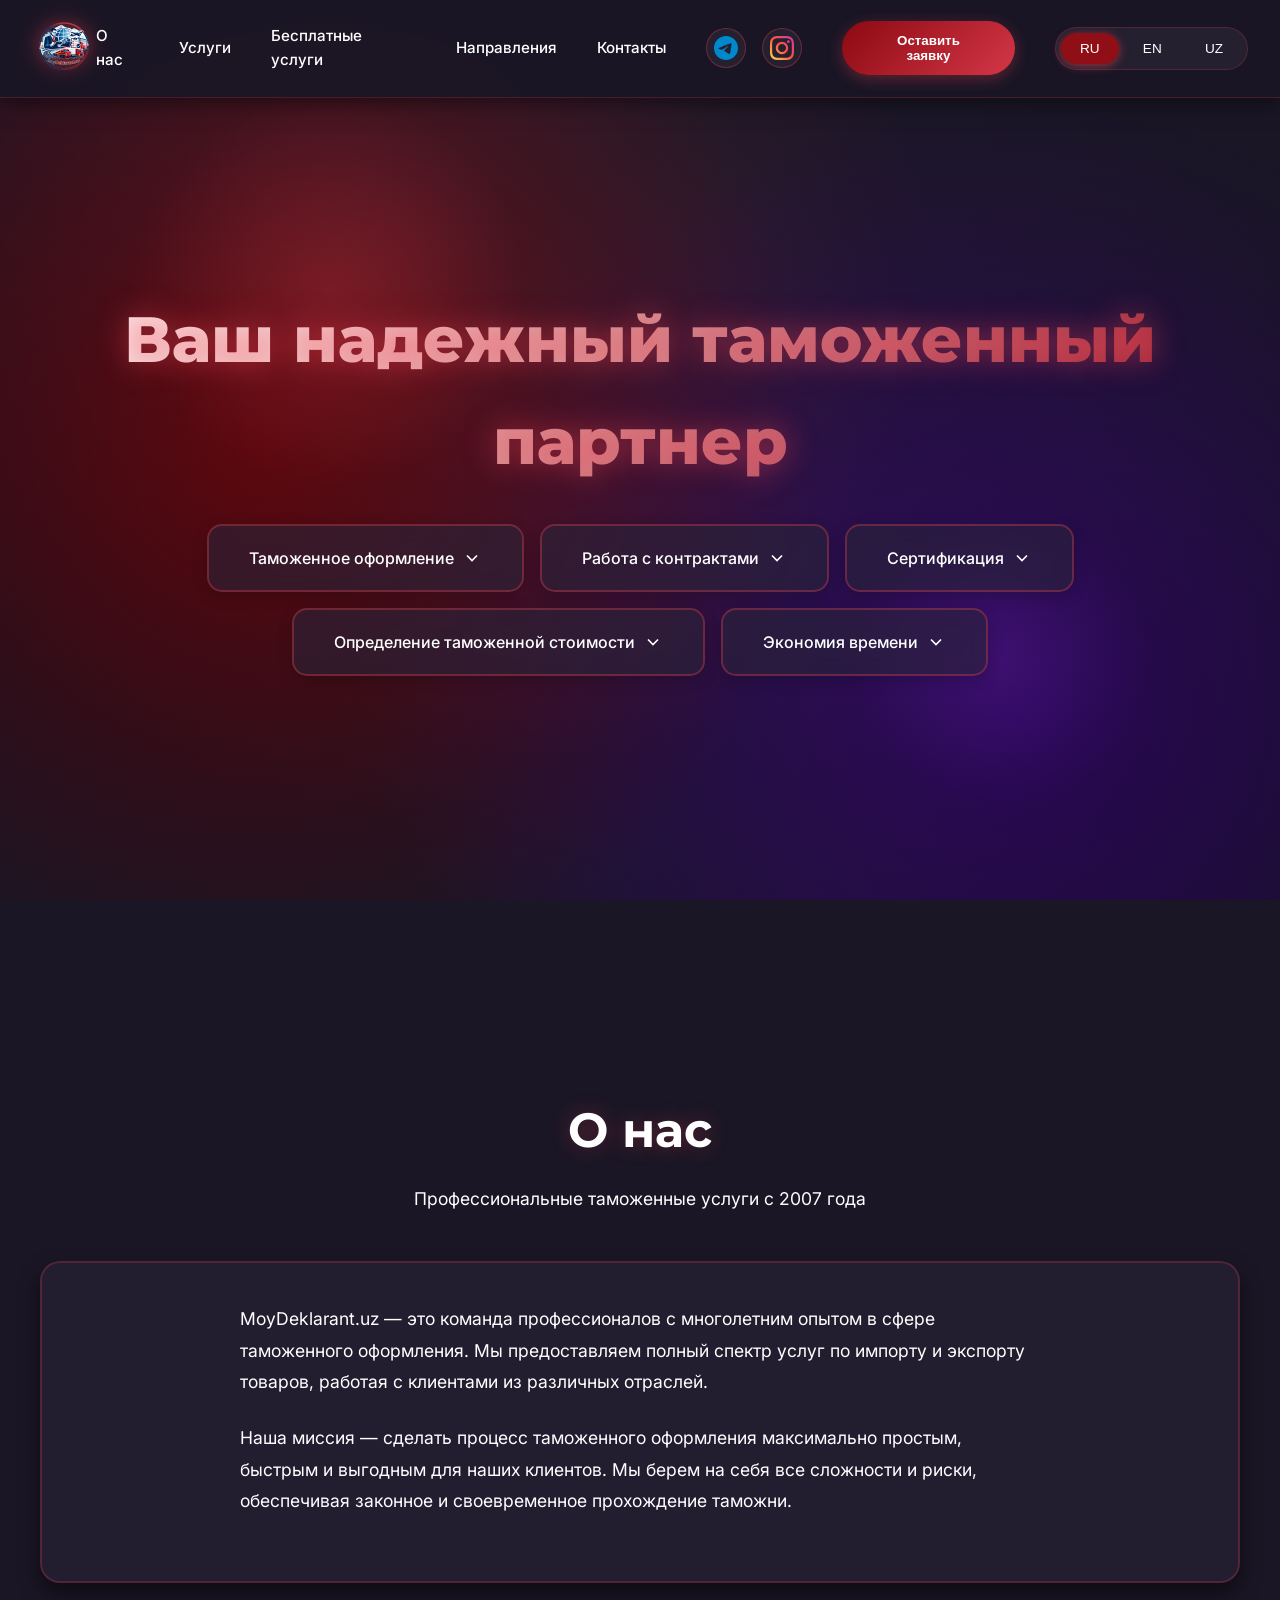
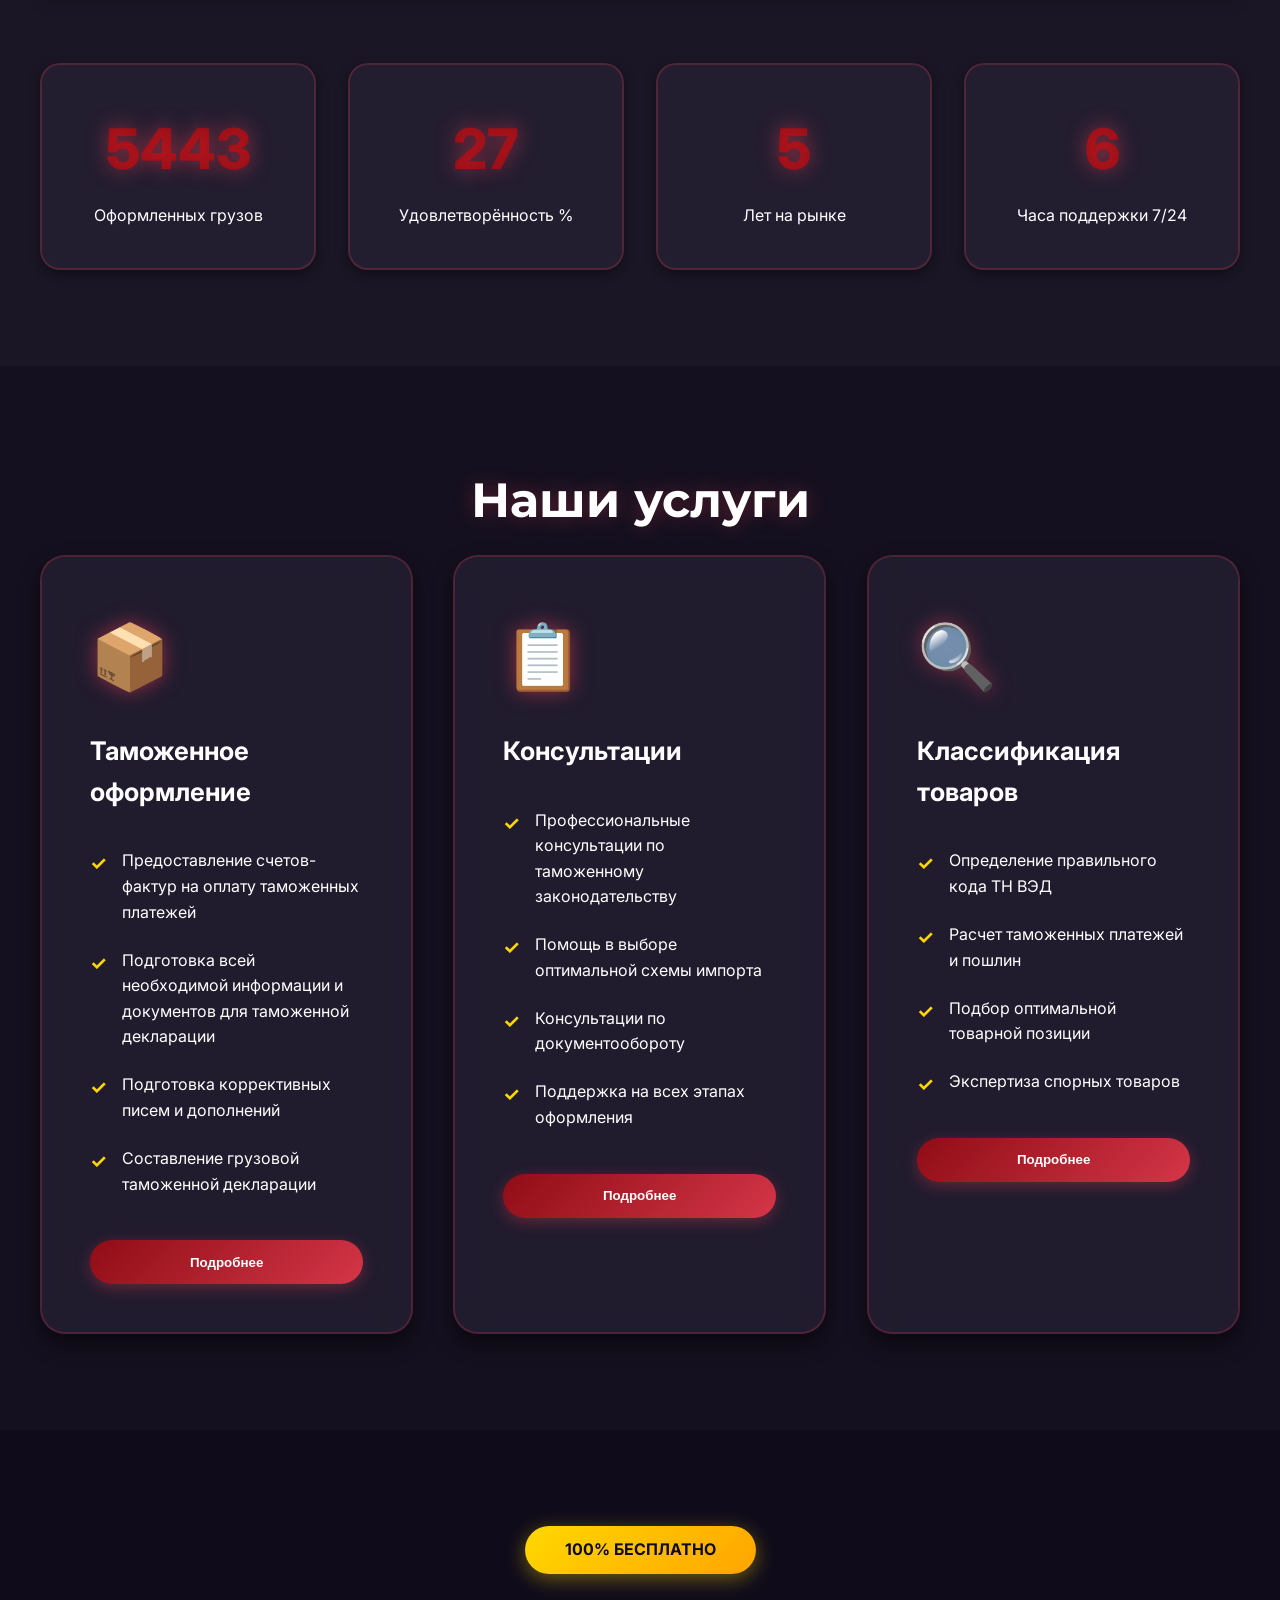
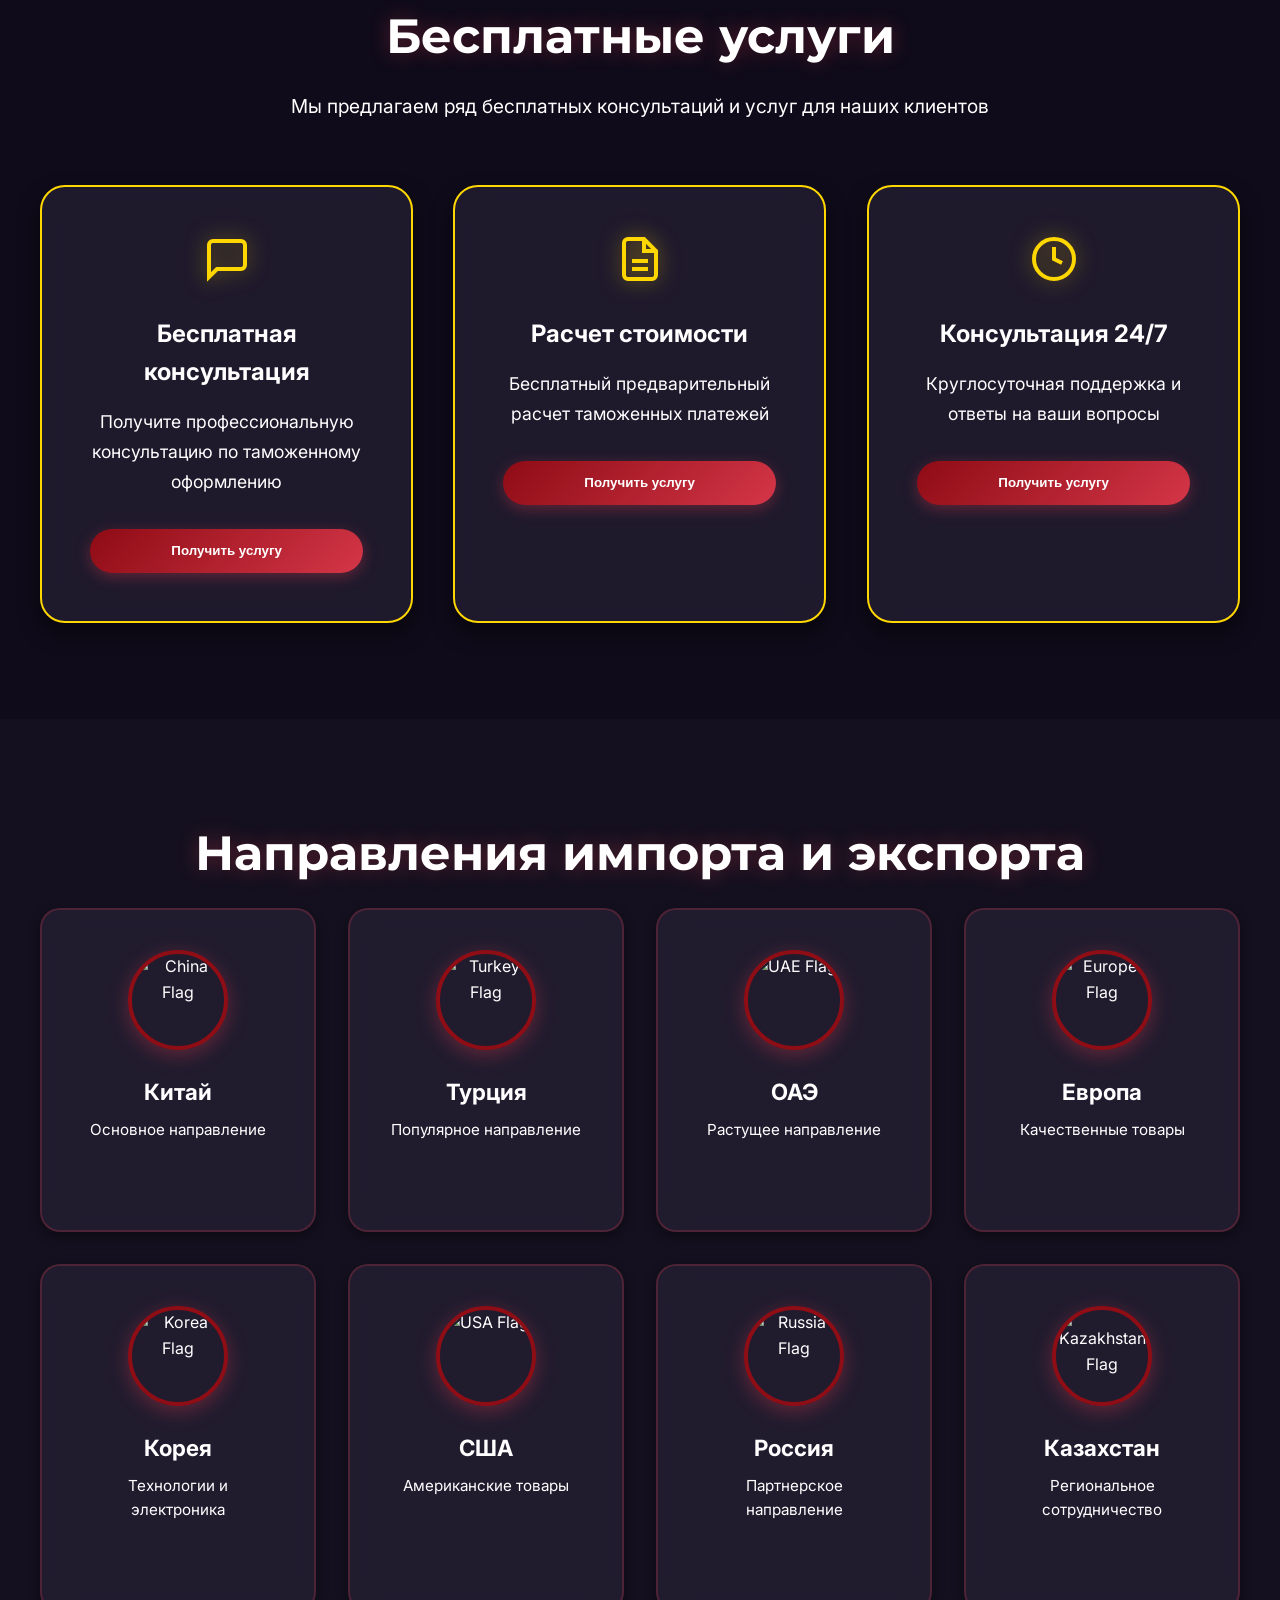
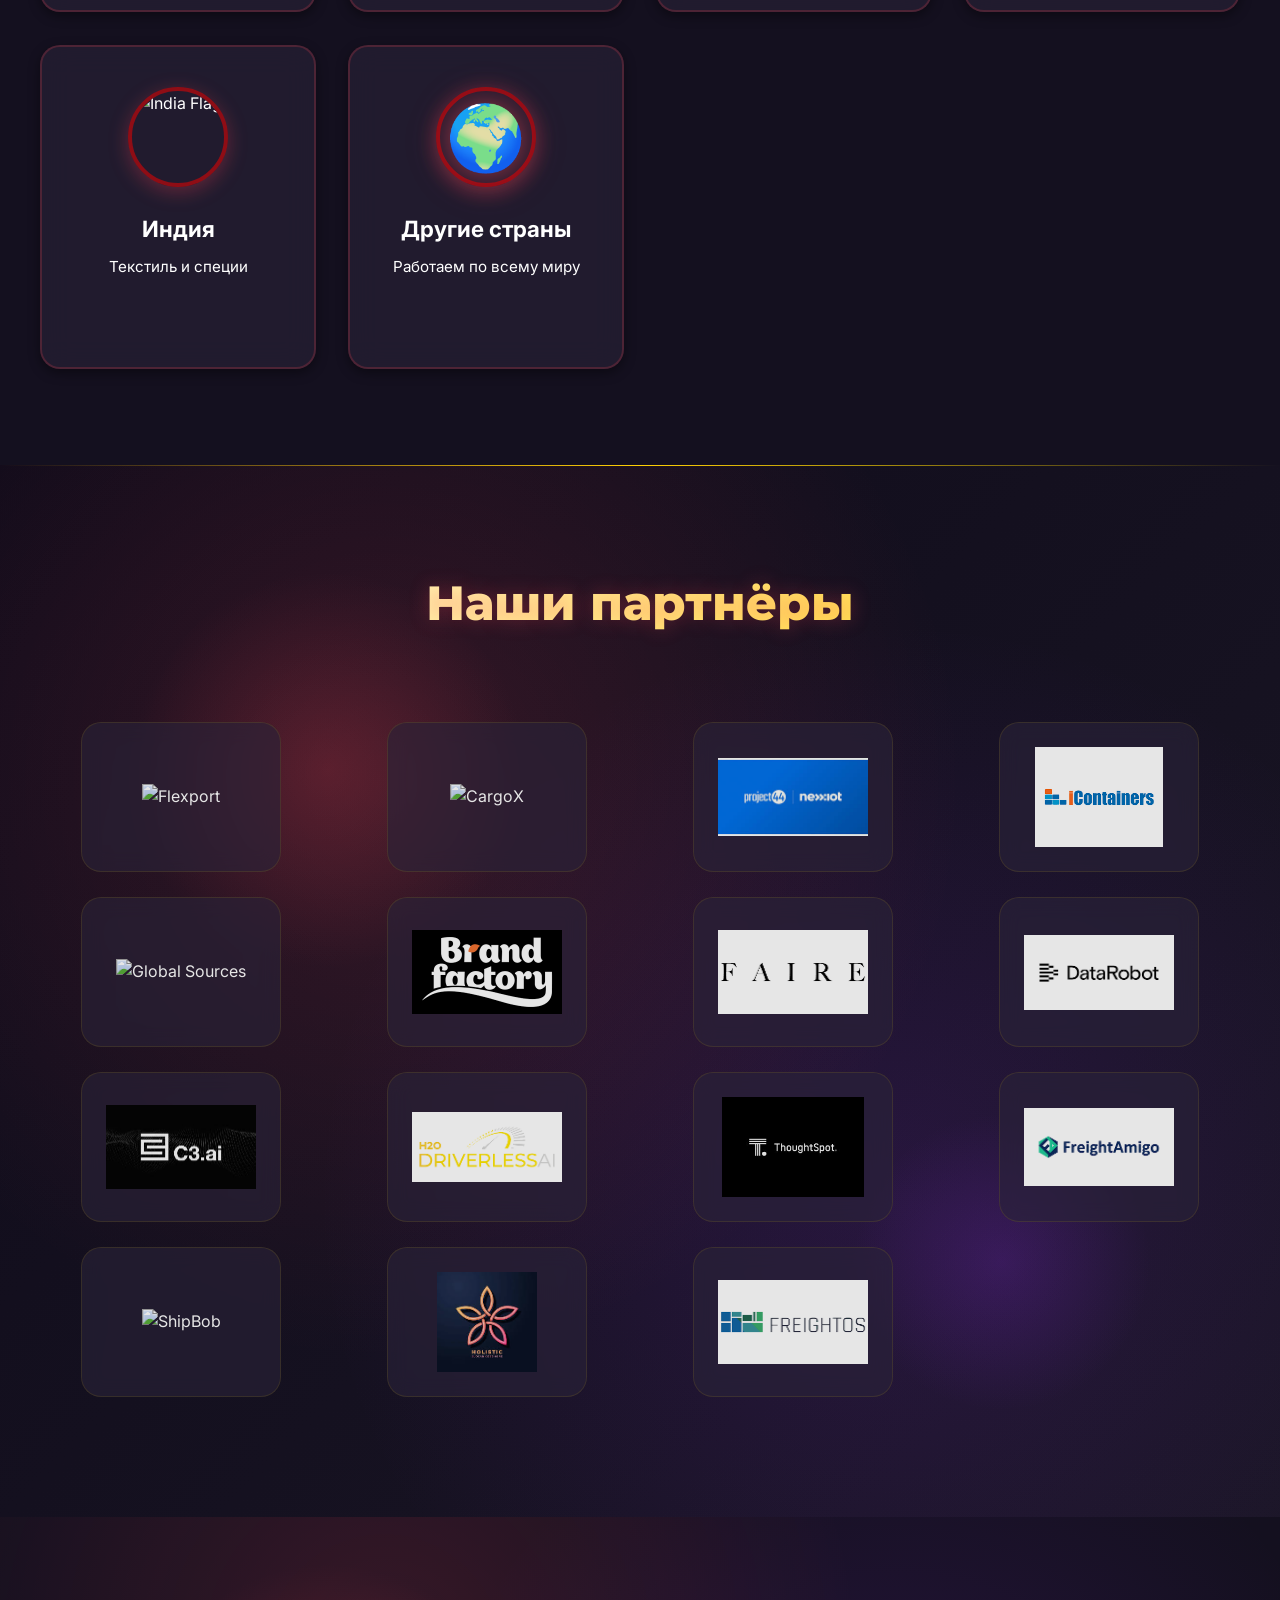
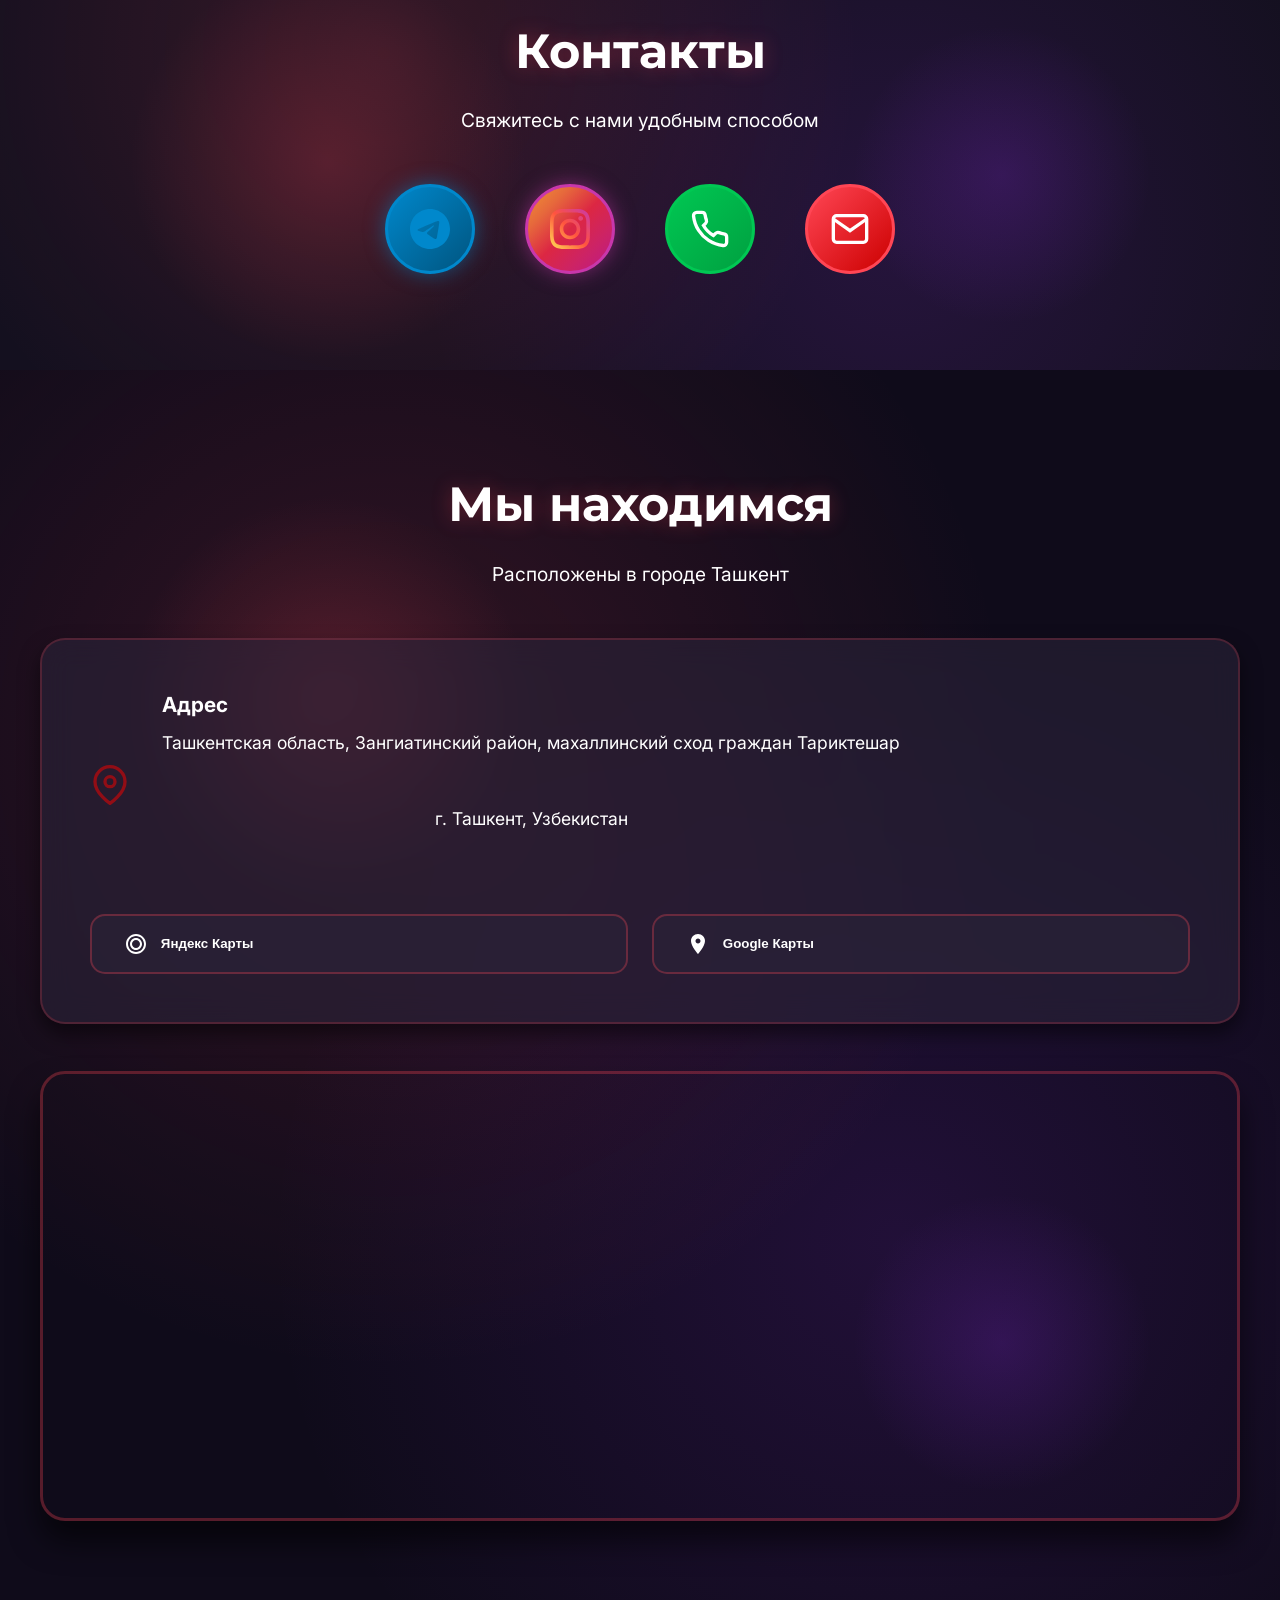
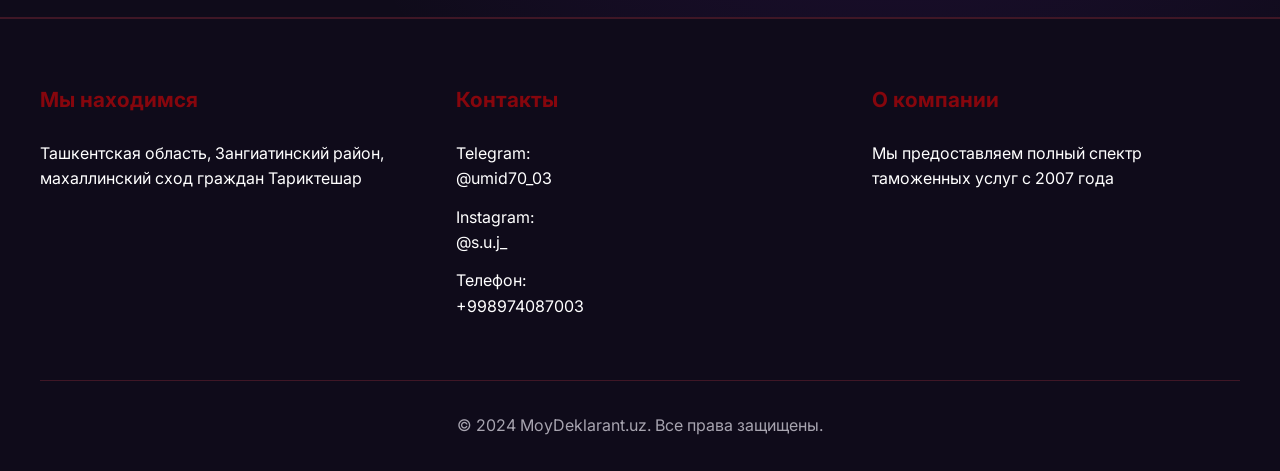
==== index.html @ c5f5cf9b "Update index.html" ====
<!DOCTYPE html>
<html lang="ru">
<head>
    <title>Moy Deklarant — Услуги декларанта в Узбекистане</title>
<meta name="description" content="Профессиональная помощь в растаможке авто и оформлении грузов в Узбекистане. Быстро, надежно, доступно. Звоните!">
<meta name="keywords" content="декларант, Узбекистан, растаможка, таможенное оформление, Ташкент">    
    <meta charset="UTF-8">
    <meta name="viewport" content="width=device-width, initial-scale=1.0">
    <!-- Favicon - иконка сайта -->
    <link rel="icon" type="image/png" sizes="32x32" href="logo.png">
    <link rel="icon" type="image/png" sizes="16x16" href="logo.png">
    <link rel="shortcut icon" href="logo.png">
    <link rel="apple-touch-icon" sizes="180x180" href="logo.png">
    <link rel="icon" type="image/x-icon" href="logo.png">
    
    <!-- Google Fonts -->
    <link href="https://fonts.googleapis.com/css2?family=Inter:wght@300;400;500;600;700;800&family=Montserrat:wght@400;500;600;700;800&display=swap" rel="stylesheet">
    
    <!-- CSS -->
    <link rel="stylesheet" href="styles.css">
</head>
<body>
    <!-- Scroll Progress Bar -->
    <div id="scroll-progress"></div>

    <header>
        <a href="#" class="logo">
            <img src="logo.png" alt="MoyDeklarant.uz" class="logo-image">
        </a>
        
        <button class="mobile-menu-toggle" id="mobileMenuToggle">
            <span></span>
            <span></span>
            <span></span>
        </button>
        
        <nav id="mainNav">
            <a href="#about" class="lang-text" data-ru="О нас" data-en="About Us" data-uz="Biz haqimizda">Biz haqimizda</a>
            <a href="#services" class="lang-text" data-ru="Услуги" data-en="Services" data-uz="Xizmatlar">Xizmatlar</a>
            <a href="#free-services" class="lang-text" data-ru="Бесплатные услуги" data-en="Free Services" data-uz="Bepul xizmatlar">Bepul xizmatlar</a>
            <a href="#directions" class="lang-text" data-ru="Направления" data-en="Directions" data-uz="Yo'nalishlar">Yo'nalishlar</a>
            <a href="#contacts" class="lang-text" data-ru="Контакты" data-en="Contacts" data-uz="Kontaktlar">Kontaktlar</a>
            
            <div class="social-icons">
                <a href="https://t.me/umid70_03" target="_blank" aria-label="Telegram">
                    <svg width="24" height="24" viewBox="0 0 24 24" fill="#0088cc">
                        <path d="M12 0C5.373 0 0 5.373 0 12s5.373 12 12 12 12-5.373 12-12S18.627 0 12 0zm5.562 8.161c-.18 1.897-.962 6.502-1.359 8.627-.168.9-.5 1.201-.82 1.23-.697.064-1.226-.461-1.901-.903-1.056-.693-1.653-1.124-2.678-1.8-1.185-.781-.417-1.21.258-1.91.177-.184 3.247-2.977 3.307-3.23.007-.032.014-.15-.056-.212s-.174-.041-.249-.024c-.106.024-1.793 1.14-5.061 3.345-.479.33-.913.49-1.302.48-.428-.008-1.252-.241-1.865-.44-.752-.244-1.349-.374-1.297-.789.027-.216.325-.437.893-.663 3.498-1.524 5.83-2.529 6.998-3.014 3.332-1.386 4.025-1.627 4.476-1.635.099-.002.321.023.465.14.121.099.155.232.171.326.016.093.036.306.02.472z"/>
                    </svg>
                </a>
                <a href="https://www.instagram.com/s.u.j_?igsh=MTFnemZndHJxZmZ6aQ==" target="_blank" aria-label="Instagram">
                    <svg width="24" height="24" viewBox="0 0 24 24" fill="url(#instagram-gradient)">
                        <defs>
                            <linearGradient id="instagram-gradient" x1="0%" y1="100%" x2="100%" y2="0%">
                                <stop offset="0%" style="stop-color:#FFDD55" />
                                <stop offset="50%" style="stop-color:#FF543E" />
                                <stop offset="100%" style="stop-color:#C837AB" />
                            </linearGradient>
                        </defs>
                        <path d="M12 2.163c3.204 0 3.584.012 4.85.07 3.252.148 4.771 1.691 4.919 4.919.058 1.265.069 1.645.069 4.849 0 3.205-.012 3.584-.069 4.849-.149 3.225-1.664 4.771-4.919 4.919-1.266.058-1.644.07-4.85.07-3.204 0-3.584-.012-4.849-.07-3.26-.149-4.771-1.699-4.919-4.92-.058-1.265-.07-1.644-.07-4.849 0-3.204.013-3.583.07-4.849.149-3.227 1.664-4.771 4.919-4.919 1.266-.057 1.645-.069 4.849-.069zm0-2.163c-3.259 0-3.667.014-4.947.072-4.358.2-6.78 2.618-6.98 6.98-.059 1.281-.073 1.689-.073 4.948 0 3.259.014 3.668.072 4.948.2 4.358 2.618 6.78 6.98 6.98 1.281.058 1.689.072 4.948.072 3.259 0 3.668-.014 4.948-.072 4.354-.2 6.782-2.618 6.979-6.98.059-1.28.073-1.689.073-4.948 0-3.259-.014-3.667-.072-4.947-.196-4.354-2.617-6.78-6.979-6.98-1.281-.059-1.69-.073-4.949-.073zm0 5.838c-3.403 0-6.162 2.759-6.162 6.162s2.759 6.163 6.162 6.163 6.162-2.759 6.162-6.163c0-3.403-2.759-6.162-6.162-6.162zm0 10.162c-2.209 0-4-1.79-4-4 0-2.209 1.791-4 4-4s4 1.791 4 4c0 2.21-1.791 4-4 4zm6.406-11.845c-.796 0-1.441.645-1.441 1.44s.645 1.44 1.441 1.44c.795 0 1.439-.645 1.439-1.44s-.644-1.44-1.439-1.44z"/>
                    </svg>
                </a>
            </div>
            
            <button class="btn-primary lang-text" onclick="openModal()" data-ru="Оставить заявку" data-en="Leave a Request" data-uz="So'rov qoldirish">So'rov qoldirish</button>
            
            <div class="lang-switcher">
                <button class="lang-btn active" data-lang="ru">RU</button>
                <button class="lang-btn" data-lang="en">EN</button>
                <button class="lang-btn" data-lang="uz">UZ</button>
            </div>
        </nav>
    </header>

    <section class="hero">
            <div class="space-veil"></div>
            <div class="space-stars" aria-hidden="true">
                <div class="space-star" style="left:10%;top:20%;animation-delay:0s"></div>
                <div class="space-star" style="left:30%;top:40%;animation-delay:0.6s"></div>
                <div class="space-star" style="left:60%;top:15%;animation-delay:1.2s"></div>
                <div class="space-star" style="left:80%;top:70%;animation-delay:0.9s"></div>
            </div>
            <div class="comet" style="top:15%; left:-10%; animation-delay:2s;"></div>
        <div class="animated-bg">
            <div class="floating-particles"></div>
        </div>
        
        <div class="hero-content">
            <h1 class="animate-on-scroll fade-in-up lang-text" data-ru="Ваш надежный таможенный партнер" data-en="Your Reliable Customs Partner" data-uz="Sizning ishonchli bojxona hamkoringiz">Sizning ishonchli<br>bojxona hamkoringiz</h1>
            
            <ul class="hero-list">
                <li class="animate-on-scroll fade-in-left expandable-item" style="animation-delay: 0.2s;" data-expand="customs">
                    <span class="lang-text" data-ru="Таможенное оформление" data-en="Customs Clearance" data-uz="Bojxona rasmiylashtiruvi">Bojxona rasmiylashtiruvi</span>
                    <svg class="expand-icon" width="20" height="20" viewBox="0 0 24 24" fill="none" stroke="currentColor" stroke-width="2">
                        <polyline points="6 9 12 15 18 9"></polyline>
                    </svg>
                </li>
                <li class="animate-on-scroll fade-in-left expandable-item" style="animation-delay: 0.3s;" data-expand="contracts">
                    <span class="lang-text" data-ru="Работа с контрактами" data-en="Contract Work" data-uz="Shartnomalar bilan ishlash">Shartnomalar bilan ishlash</span>
                    <svg class="expand-icon" width="20" height="20" viewBox="0 0 24 24" fill="none" stroke="currentColor" stroke-width="2">
                        <polyline points="6 9 12 15 18 9"></polyline>
                    </svg>
                </li>
                <li class="animate-on-scroll fade-in-left expandable-item" style="animation-delay: 0.4s;" data-expand="certification">
                    <span class="lang-text" data-ru="Сертификация" data-en="Certification" data-uz="Sertifikatlash">Sertifikatlash</span>
                    <svg class="expand-icon" width="20" height="20" viewBox="0 0 24 24" fill="none" stroke="currentColor" stroke-width="2">
                        <polyline points="6 9 12 15 18 9"></polyline>
                    </svg>
                </li>
                <li class="animate-on-scroll fade-in-left expandable-item" style="animation-delay: 0.5s;" data-expand="valuation">
                    <span class="lang-text" data-ru="Определение таможенной стоимости" data-en="Customs Value Determination" data-uz="Bojxona qiymatini aniqlash">Bojxona qiymatini aniqlash</span>
                    <svg class="expand-icon" width="20" height="20" viewBox="0 0 24 24" fill="none" stroke="currentColor" stroke-width="2">
                        <polyline points="6 9 12 15 18 9"></polyline>
                    </svg>
                </li>
                <li class="animate-on-scroll fade-in-left expandable-item" style="animation-delay: 0.6s;" data-expand="timesaving">
                    <span class="lang-text" data-ru="Экономия времени" data-en="Time Saving" data-uz="Vaqt tejash">Vaqt tejash</span>
                    <svg class="expand-icon" width="20" height="20" viewBox="0 0 24 24" fill="none" stroke="currentColor" stroke-width="2">
                        <polyline points="6 9 12 15 18 9"></polyline>
                    </svg>
                </li>
            </ul>
        </div>
    </section>

    <!-- Expandable Content Sections -->
    <div class="expand-content" id="expand-customs">
        <div class="expand-inner">
            <h3 class="lang-text" data-ru="Таможенное оформление" data-en="Customs Clearance" data-uz="Bojxona rasmiylashtiruvi">Bojxona rasmiylashtiruvi</h3>
            <p class="lang-text" data-ru="Таможенное оформление — это установленная государством процедура, при которой товары и транспортные средства законно пересекают границу." data-en="Customs clearance is a state-established procedure in which goods and vehicles legally cross the border." data-uz="Bojxona rasmiylashtiruvi — bu davlat tomonidan belgilangan tartib bo'lib, unda tovarlar va transport vositalari qonuniy ravishda chegarani kesib o'tadi.">Bojxona rasmiylashtiruvi — bu davlat tomonidan belgilangan tartib bo'lib, unda tovarlar va transport vositalari qonuniy ravishda chegarani kesib o'tadi.</p>
            <ul>
                <li class="lang-text" data-ru="подаются документы (декларация, счета, сертификаты);" data-en="documents are submitted (declaration, invoices, certificates);" data-uz="hujjatlar taqdim etiladi (deklaratsiya, hisob-fakturalar, sertifikatlar);">hujjatlar taqdim etiladi (deklaratsiya, hisob-fakturalar, sertifikatlar);</li>
                <li class="lang-text" data-ru="уплачиваются таможенные пошлины, налоги и сборы;" data-en="customs duties, taxes and fees are paid;" data-uz="bojxona to'lovlari, soliqlar va yig'imlar to'lanadi;">bojxona to'lovlari, soliqlar va yig'imlar to'lanadi;</li>
                <li class="lang-text" data-ru="проводится контроль (документальный, иногда физический);" data-en="control is carried out (documentary, sometimes physical);" data-uz="nazorat amalga oshiriladi (hujjatli, ba'zan jismoniy);">nazorat amalga oshiriladi (hujjatli, ba'zan jismoniy);</li>
                <li class="lang-text" data-ru="товар получает разрешение на ввоз или вывоз." data-en="goods receive permission for import or export." data-uz="tovar import yoki eksport uchun ruxsat oladi;">tovar import yoki eksport uchun ruxsat oladi.</li>
            </ul>
            <button class="btn-get-service lang-text" onclick="openModal()" data-ru="Получить услугу" data-en="Get Service" data-uz="Xizmat olish">Xizmat olish</button>
        </div>
    </div>

    <div class="expand-content" id="expand-contracts">
        <div class="expand-inner">
            <h3 class="lang-text" data-ru="Работа с контрактами" data-en="Contract Work" data-uz="Shartnomalar bilan ishlash">Shartnomalar bilan ishlash</h3>
            <p class="lang-text" data-ru="Работа с контрактами в таможенной сфере — это оформление и контроль внешнеэкономических договоров, по которым товары пересекают границу." data-en="Working with contracts in the customs sphere is the registration and control of foreign economic contracts under which goods cross the border." data-uz="Bojxona sohasida shartnomalar bilan ishlash — bu tovarlar chegarani kesib o'tadigan tashqi iqtisodiy shartnomalarni rasmiylashtirish va nazorat qilish.">Bojxona sohasida shartnomalar bilan ishlash — bu tovarlar chegarani kesib o'tadigan tashqi iqtisodiy shartnomalarni rasmiylashtirish va nazorat qilish.</p>
            <ul>
                <li class="lang-text" data-ru="проверка внешнеторгового контракта (стороны, предмет, условия поставки);" data-en="verification of foreign trade contract (parties, subject, delivery terms);" data-uz="tashqi savdo shartnomasini tekshirish (tomonlar, mavzu, yetkazib berish shartlari);">tashqi savdo shartnomasini tekshirish (tomonlar, mavzu, yetkazib berish shartlari);</li>
                <li class="lang-text" data-ru="контроль цен, валюты платежа и условий Incoterms;" data-en="control of prices, payment currency and Incoterms;" data-uz="narxlar, to'lov valyutasi va Incoterms shartlarini nazorat qilish;">narxlar, to'lov valyutasi va Incoterms shartlarini nazorat qilish;</li>
                <li class="lang-text" data-ru="подготовка контрактных данных для таможенной декларации;" data-en="preparation of contractual data for customs declaration;" data-uz="bojxona deklaratsiyasi uchun shartnoma ma'lumotlarini tayyorlash;">bojxona deklaratsiyasi uchun shartnoma ma'lumotlarini tayyorlash;</li>
                <li class="lang-text" data-ru="соблюдение требований таможенного и валютного законодательства;" data-en="compliance with customs and currency legislation;" data-uz="bojxona va valyuta qonunchiligiga rioya qilish;">bojxona va valyuta qonunchiligiga rioya qilish;</li>
                <li class="lang-text" data-ru="сопровождение изменений и дополнений к контракту." data-en="support of changes and additions to the contract." data-uz="shartnomaga o'zgartirishlar va qo'shimchalarni qo'llab-quvvatlash;">shartnomaga o'zgartirishlar va qo'shimchalarni qo'llab-quvvatlash.</li>
            </ul>
            <button class="btn-get-service lang-text" onclick="openModal()" data-ru="Получить услугу" data-en="Get Service" data-uz="Xizmat olish">Xizmat olish</button>
        </div>
    </div>

    <div class="expand-content" id="expand-certification">
        <div class="expand-inner">
            <h3 class="lang-text" data-ru="Сертификация" data-en="Certification" data-uz="Sertifikatlash">Sertifikatlash</h3>
            <p class="lang-text" data-ru="Сертификация — это подтверждение того, что ввозимые или вывозимые товары соответствуют требованиям безопасности и стандартам страны ввоза." data-en="Certification is confirmation that imported or exported goods comply with safety requirements and standards of the importing country." data-uz="Sertifikatlash — bu import yoki eksport qilinadigan tovarlar xavfsizlik talablari va import qiluvchi mamlakat standartlariga mos kelishini tasdiqlash.">Sertifikatlash — bu import yoki eksport qilinadigan tovarlar xavfsizlik talablari va import qiluvchi mamlakat standartlariga mos kelishini tasdiqlash.</p>
            <ul>
                <li class="lang-text" data-ru="требуется для отдельных видов товаров;" data-en="required for certain types of goods;" data-uz="ma'lum turdagi tovarlar uchun talab qilinadi;">ma'lum turdagi tovarlar uchun talab qilinadi;</li>
                <li class="lang-text" data-ru="подтверждает качество, безопасность и соответствие нормам;" data-en="confirms quality, safety and compliance with standards;" data-uz="sifat, xavfsizlik va standartlarga muvofiqlikni tasdiqlaydi;">sifat, xavfsizlik va standartlarga muvofiqlikni tasdiqlaydi;</li>
                <li class="lang-text" data-ru="оформляется в виде сертификата или декларации соответствия;" data-en="issued as a certificate or declaration of conformity;" data-uz="sertifikat yoki muvofiqlik deklaratsiyasi shaklida chiqariladi;">sertifikat yoki muvofiqlik deklaratsiyasi shaklida chiqariladi;</li>
                <li class="lang-text" data-ru="предоставляется при таможенном оформлении;" data-en="provided during customs clearance;" data-uz="bojxona rasmiylashtiruvi paytida taqdim etiladi;">bojxona rasmiylashtiruvi paytida taqdim etiladi;</li>
                <li class="lang-text" data-ru="без сертификации товар могут не выпустить." data-en="without certification, goods may not be released." data-uz="sertifikatlashtirmasdan tovarlar chiqarilmasligi mumkin;">sertifikatlashtirmasdan tovarlar chiqarilmasligi mumkin.</li>
            </ul>
            <button class="btn-get-service lang-text" onclick="openModal()" data-ru="Получить услугу" data-en="Get Service" data-uz="Xizmat olish">Xizmat olish</button>
        </div>
    </div>

    <div class="expand-content" id="expand-valuation">
        <div class="expand-inner">
            <h3 class="lang-text" data-ru="Определение таможенной стоимости" data-en="Customs Value Determination" data-uz="Bojxona qiymatini aniqlash">Bojxona qiymatini aniqlash</h3>
            <p class="lang-text" data-ru="Определение таможенной стоимости — ключевой этап таможенного оформления, от которого напрямую зависят сумма таможенных платежей и скорость выпуска товара." data-en="Determination of customs value is a key stage of customs clearance, on which the amount of customs payments and the speed of goods release directly depend." data-uz="Bojxona qiymatini aniqlash — bu bojxona rasmiylashtiruvi asosiy bosqichi bo'lib, undan bojxona to'lovlari miqdori va tovarlarni chiqarish tezligi bevosita bog'liq.">Bojxona qiymatini aniqlash — bu bojxona rasmiylashtiruvi asosiy bosqichi bo'lib, undan bojxona to'lovlari miqdori va tovarlarni chiqarish tezligi bevosita bog'liq.</p>
            <p class="lang-text" data-ru="Мы профессионально рассчитываем таможенную стоимость в строгом соответствии с таможенным законодательством и международными правилами." data-en="We professionally calculate the customs value in strict accordance with customs legislation and international rules." data-uz="Biz bojxona qiymatini bojxona qonunchiligi va xalqaro qoidalarga qat'iy rioya qilgan holda professional tarzda hisoblaymiz.">Biz bojxona qiymatini bojxona qonunchiligi va xalqaro qoidalarga qat'iy rioya qilgan holda professional tarzda hisoblaymiz.</p>
            <p><strong class="lang-text" data-ru="В рамках бесплатных услуг:" data-en="As part of free services:" data-uz="Bepul xizmatlar doirasida:">Bepul xizmatlar doirasida:</strong></p>
            <ul>
                <li class="lang-text" data-ru="анализ внешнеторгового контракта и сопроводительных документов;" data-en="analysis of foreign trade contract and accompanying documents;" data-uz="tashqi savdo shartnomasi va ilova hujjatlarini tahlil qilish;">tashqi savdo shartnomasi va ilova hujjatlarini tahlil qilish;</li>
                <li class="lang-text" data-ru="корректное определение метода таможенной оценки;" data-en="correct determination of customs valuation method;" data-uz="bojxona baholash usulini to'g'ri aniqlash;">bojxona baholash usulini to'g'ri aniqlash;</li>
                <li class="lang-text" data-ru="расчёт таможенной стоимости без рисков занижения или доначислений;" data-en="calculation of customs value without risks of undervaluation or additional charges;" data-uz="qiymatni pasaytirish yoki qo'shimcha to'lovlar xavfi bo'lmagan holda bojxona qiymatini hisoblash;">qiymatni pasaytirish yoki qo'shimcha to'lovlar xavfi bo'lmagan holda bojxona qiymatini hisoblash;</li>
                <li class="lang-text" data-ru="подготовка и обоснование данных для таможенной декларации;" data-en="preparation and justification of data for customs declaration;" data-uz="bojxona deklaratsiyasi uchun ma'lumotlarni tayyorlash va asoslash;">bojxona deklaratsiyasi uchun ma'lumotlarni tayyorlash va asoslash;</li>
                <li class="lang-text" data-ru="сопровождение при запросах и проверках таможенных органов." data-en="support during requests and inspections by customs authorities." data-uz="bojxona organlari tomonidan so'rovlar va tekshiruvlar paytida yordam berish;">bojxona organlari tomonidan so'rovlar va tekshiruvlar paytida yordam berish.</li>
            </ul>
            <button class="btn-get-service lang-text" onclick="openModal()" data-ru="Получить услугу" data-en="Get Service" data-uz="Xizmat olish">Xizmat olish</button>
        </div>
    </div>

    <div class="expand-content" id="expand-timesaving">
        <div class="expand-inner">
            <h3 class="lang-text" data-ru="Экономия времени" data-en="Time Saving" data-uz="Vaqt tejash">Vaqt tejash</h3>
            <p class="lang-text" data-ru="Экономия времени без компромиссов." data-en="Time saving without compromises." data-uz="Murosasiz vaqt tejash.">Murosasiz vaqt tejash.</p>
            <p class="lang-text" data-ru="Мы берём на себя полное таможенное оформление вашего товара и подготовку декларации в течение одного рабочего дня." data-en="We take full customs clearance of your goods and preparation of the declaration within one working day." data-uz="Biz sizning tovaringizni to'liq bojxona rasmiylashtiruvi va deklaratsiyani bir ish kuni ichida tayyorlashni o'z zimmamizga olamiz.">Biz sizning tovaringizni to'liq bojxona rasmiylashtiruvi va deklaratsiyani bir ish kuni ichida tayyorlashni o'z zimmamizga olamiz.</p>
            <p class="lang-text" data-ru="Без лишних вопросов, скрытых расходов и рисков." data-en="Without unnecessary questions, hidden costs and risks." data-uz="Keraksiz savollar, yashirin xarajatlar va xavflar siz.">Keraksiz savollar, yashirin xarajatlar va xavflar siz.</p>
            <p class="lang-text" data-ru="Только точность, профессионализм и безупречное соблюдение требований таможенного законодательства." data-en="Only accuracy, professionalism and impeccable compliance with customs legislation requirements." data-uz="Faqat aniqlik, professionallik va bojxona qonunchiligi talablariga benuqson rioya qilish.">Faqat aniqlik, professionallik va bojxona qonunchiligi talablariga benuqson rioya qilish.</p>
            <p class="lang-text" data-ru="Надёжное оформление — основа стабильного бизнеса." data-en="Reliable registration is the basis of a stable business." data-uz="Ishonchli ro'yxatdan o'tkazish — barqaror biznesning asosi.">Ishonchli ro'yxatdan o'tkazish — barqaror biznesning asosi.</p>
            <button class="btn-get-service lang-text" onclick="openModal()" data-ru="Получить услугу" data-en="Get Service" data-uz="Xizmat olish">Xizmat olish</button>
        </div>
    </div>

    <!-- About Section -->
    <section class="about-section" id="about">
        <div class="about-container">
            <h2 class="lang-text animate-on-scroll fade-in-up" data-ru="О нас" data-en="About Us" data-uz="Biz haqimizda">О нас</h2>
            <p class="about-subtitle lang-text animate-on-scroll fade-in-up" data-ru="Профессиональные таможенные услуги с 2007 года" data-en="Professional customs services since 2007" data-uz="2007 yildan beri professional bojxona xizmatlari">Профессиональные таможенные услуги с 2007 года</p>
            
            <div class="about-content">
                <div class="about-text animate-on-scroll fade-in-left">
                    <p class="lang-text" data-ru="MoyDeklarant.uz — это команда профессионалов с многолетним опытом в сфере таможенного оформления. Мы предоставляем полный спектр услуг по импорту и экспорту товаров, работая с клиентами из различных отраслей." data-en="MoyDeklarant.uz is a team of professionals with years of experience in customs clearance. We provide a full range of import and export services, working with clients from various industries." data-uz="MoyDeklarant.uz - bu bojxona rasmiylashtiruvi sohasida ko'p yillik tajribaga ega professionallar jamoasi. Biz turli sohalardan mijozlar bilan ishlab, import va eksport bo'yicha to'liq xizmatlar spektrini taqdim etamiz.">
                        MoyDeklarant.uz — это команда профессионалов с многолетним опытом в сфере таможенного оформления. Мы предоставляем полный спектр услуг по импорту и экспорту товаров, работая с клиентами из различных отраслей.
                    </p>
                    <p class="lang-text" data-ru="Наша миссия — сделать процесс таможенного оформления максимально простым, быстрым и выгодным для наших клиентов. Мы берем на себя все сложности и риски, обеспечивая законное и своевременное прохождение таможни." data-en="Our mission is to make the customs clearance process as simple, fast and profitable as possible for our clients. We take on all the complexities and risks, ensuring legal and timely customs clearance." data-uz="Bizning missiyamiz - mijozlarimiz uchun bojxona rasmiylashtiruvi jarayonini imkon qadar sodda, tez va foydali qilishdir. Biz barcha murakkabliklar va xavflarni o'z zimmamizga olamiz, qonuniy va o'z vaqtida bojxonadan o'tishni ta'minlaymiz.">
                        Наша миссия — сделать процесс таможенного оформления максимально простым, быстрым и выгодным для наших клиентов. Мы берем на себя все сложности и риски, обеспечивая законное и своевременное прохождение таможни.
                    </p>
                </div>
                
                <div class="stats-grid">
                    <div class="stat-item animate-on-scroll scale-in" style="animation-delay: 0.1s;">
                        <div class="stat-number" data-target="19440">0</div>
                        <div class="stat-label lang-text" data-ru="Оформленных грузов" data-en="Cleared Shipments" data-uz="Rasmiylashtirilgan yuklar">Оформленных грузов</div>
                    </div>
                    
                    <div class="stat-item animate-on-scroll scale-in" style="animation-delay: 0.2s;">
                        <div class="stat-number" data-target="98">0</div>
                        <div class="stat-label lang-text" data-ru="Удовлетворённость %" data-en="Satisfaction %" data-uz="Qoniqish %">Удовлетворённость %</div>
                    </div>
                    
                    <div class="stat-item animate-on-scroll scale-in" style="animation-delay: 0.3s;">
                        <div class="stat-number" data-target="19">0</div>
                        <div class="stat-label lang-text" data-ru="Лет на рынке" data-en="Years on Market" data-uz="Bozorda yillar">Лет на рынке</div>
                    </div>
                    
                    <div class="stat-item animate-on-scroll scale-in" style="animation-delay: 0.4s;">
                        <div class="stat-number" data-target="24">0</div>
                        <div class="stat-label lang-text" data-ru="Часа поддержки 7/24" data-en="Hours Support 7/24" data-uz="Soat qo'llab-quvvatlash 7/24">Часа поддержки 7/24</div>
                    </div>
                </div>
            </div>
        </div>
    </section>

    <!-- Services Section -->
    <section class="services" id="services">
        <div class="services-container">
            <h2 class="lang-text animate-on-scroll fade-in-up" data-ru="Наши услуги" data-en="Our Services" data-uz="Bizning xizmatlarimiz">Наши услуги</h2>
            
            <div class="services-grid-new">
                <div class="service-card-new animate-on-scroll scale-in" style="animation-delay: 0.1s;">
                    <div class="service-icon-new">📦</div>
                    <h3 class="lang-text" data-ru="Таможенное оформление" data-en="Customs Clearance" data-uz="Bojxona rasmiylashtiruvi">Таможенное оформление</h3>
                    <ul class="service-list">
                        <li class="lang-text" data-ru="Предоставление счетов-фактур на оплату таможенных платежей" data-en="Providing invoices for payment of customs duties" data-uz="Bojxona to'lovlarini to'lash uchun hisob-fakturalarni taqdim etish">Предоставление счетов-фактур на оплату таможенных платежей</li>
                        <li class="lang-text" data-ru="Подготовка всей необходимой информации и документов для таможенной декларации" data-en="Preparation of all necessary information and documents for customs declaration" data-uz="Bojxona deklaratsiyasi uchun barcha kerakli ma'lumotlar va hujjatlarni tayyorlash">Подготовка всей необходимой информации и документов для таможенной декларации</li>
                        <li class="lang-text" data-ru="Подготовка коррективных писем и дополнений" data-en="Preparation of corrective letters and additions" data-uz="Tuzatish xatlari va qo'shimchalarni tayyorlash">Подготовка коррективных писем и дополнений</li>
                        <li class="lang-text" data-ru="Составление грузовой таможенной декларации" data-en="Preparation of cargo customs declaration" data-uz="Yuk bojxona deklaratsiyasini tuzish">Составление грузовой таможенной декларации</li>
                    </ul>
                    <button class="btn-more lang-text" onclick="showServiceDetails(this)" data-ru="Подробнее" data-en="More Details" data-uz="Batafsil">Подробнее</button>
                </div>
                
                <div class="service-card-new animate-on-scroll scale-in" style="animation-delay: 0.2s;">
                    <div class="service-icon-new">📋</div>
                    <h3 class="lang-text" data-ru="Консультации" data-en="Consultations" data-uz="Konsultatsiyalar">Консультации</h3>
                    <ul class="service-list">
                        <li class="lang-text" data-ru="Профессиональные консультации по таможенному законодательству" data-en="Professional advice on customs legislation" data-uz="Bojxona qonunchiligi bo'yicha professional maslahatlar">Профессиональные консультации по таможенному законодательству</li>
                        <li class="lang-text" data-ru="Помощь в выборе оптимальной схемы импорта" data-en="Assistance in choosing the optimal import scheme" data-uz="Optimal import sxemasini tanlashda yordam">Помощь в выборе оптимальной схемы импорта</li>
                        <li class="lang-text" data-ru="Консультации по документообороту" data-en="Document flow consultations" data-uz="Hujjat aylanmasi bo'yicha maslahatlar">Консультации по документообороту</li>
                        <li class="lang-text" data-ru="Поддержка на всех этапах оформления" data-en="Support at all stages of processing" data-uz="Rasmiylashtirish barcha bosqichlarida qo'llab-quvvatlash">Поддержка на всех этапах оформления</li>
                    </ul>
                    <button class="btn-more lang-text" onclick="showServiceDetails(this)" data-ru="Подробнее" data-en="More Details" data-uz="Batafsil">Подробнее</button>
                </div>
                
                <div class="service-card-new animate-on-scroll scale-in" style="animation-delay: 0.3s;">
                    <div class="service-icon-new">🔍</div>
                    <h3 class="lang-text" data-ru="Классификация товаров" data-en="Product Classification" data-uz="Tovarlarni tasniflash">Классификация товаров</h3>
                    <ul class="service-list">
                        <li class="lang-text" data-ru="Определение правильного кода ТН ВЭД" data-en="Determining the correct HS code" data-uz="To'g'ri TN VED kodini aniqlash">Определение правильного кода ТН ВЭД</li>
                        <li class="lang-text" data-ru="Расчет таможенных платежей и пошлин" data-en="Calculation of customs duties and fees" data-uz="Bojxona to'lovlari va yig'imlarini hisoblash">Расчет таможенных платежей и пошлин</li>
                        <li class="lang-text" data-ru="Подбор оптимальной товарной позиции" data-en="Selection of optimal commodity item" data-uz="Optimal tovar pozitsiyasini tanlash">Подбор оптимальной товарной позиции</li>
                        <li class="lang-text" data-ru="Экспертиза спорных товаров" data-en="Examination of disputed goods" data-uz="Munozarali tovarlarni ekspertiza qilish">Экспертиза спорных товаров</li>
                    </ul>
                    <button class="btn-more lang-text" onclick="showServiceDetails(this)" data-ru="Подробнее" data-en="More Details" data-uz="Batafsil">Подробнее</button>
                </div>
            </div>
        </div>
    </section>

    <!-- Free Services Section -->
    <section class="free-services" id="free-services">
        <div class="free-services-container">
            <div class="free-services-header animate-on-scroll fade-in-up">
                <div class="free-badge">
                    <span class="lang-text" data-ru="100% БЕСПЛАТНО" data-en="100% FREE" data-uz="100% BEPUL">100% БЕСПЛАТНО</span>
                </div>
                <h2 class="lang-text" data-ru="Бесплатные услуги" data-en="Free Services" data-uz="Bepul xizmatlar">Бесплатные услуги</h2>
                <p class="free-services-subtitle lang-text" data-ru="Мы предлагаем ряд бесплатных консультаций и услуг для наших клиентов" data-en="We offer a range of free consultations and services for our clients" data-uz="Biz mijozlarimiz uchun bir qator bepul maslahatlar va xizmatlarni taklif qilamiz">Мы предлагаем ряд бесплатных консультаций и услуг для наших клиентов</p>
            </div>
            
            <div class="free-services-grid">
                <div class="free-service-card animate-on-scroll scale-in" style="animation-delay: 0.1s;">
                    <div class="free-icon">
                        <svg width="48" height="48" viewBox="0 0 24 24" fill="none" stroke="currentColor" stroke-width="2">
                            <path d="M21 15a2 2 0 0 1-2 2H7l-4 4V5a2 2 0 0 1 2-2h14a2 2 0 0 1 2 2z"></path>
                        </svg>
                    </div>
                    <h3 class="lang-text" data-ru="Бесплатная консультация" data-en="Free Consultation" data-uz="Bepul maslahat">Бесплатная консультация</h3>
                    <p class="lang-text" data-ru="Получите профессиональную консультацию по таможенному оформлению" data-en="Get professional advice on customs clearance" data-uz="Bojxona rasmiylashtiruvi bo'yicha professional maslahat oling">Получите профессиональную консультацию по таможенному оформлению</p>
                    <button class="btn-get-service lang-text" onclick="openModal()" data-ru="Получить услугу" data-en="Get Service" data-uz="Xizmat olish">Получить услугу</button>
                </div>
                
                <div class="free-service-card animate-on-scroll scale-in" style="animation-delay: 0.2s;">
                    <div class="free-icon">
                        <svg width="48" height="48" viewBox="0 0 24 24" fill="none" stroke="currentColor" stroke-width="2">
                            <path d="M14 2H6a2 2 0 0 0-2 2v16a2 2 0 0 0 2 2h12a2 2 0 0 0 2-2V8z"></path>
                            <polyline points="14 2 14 8 20 8"></polyline>
                            <line x1="16" y1="13" x2="8" y2="13"></line>
                            <line x1="16" y1="17" x2="8" y2="17"></line>
                        </svg>
                    </div>
                    <h3 class="lang-text" data-ru="Расчет стоимости" data-en="Cost Calculation" data-uz="Narxni hisoblash">Расчет стоимости</h3>
                    <p class="lang-text" data-ru="Бесплатный предварительный расчет таможенных платежей" data-en="Free preliminary calculation of customs payments" data-uz="Bojxona to'lovlarini bepul dastlabki hisoblash">Бесплатный предварительный расчет таможенных платежей</p>
                    <button class="btn-get-service lang-text" onclick="openModal()" data-ru="Получить услугу" data-en="Get Service" data-uz="Xizmat olish">Получить услугу</button>
                </div>
                
                <div class="free-service-card animate-on-scroll scale-in" style="animation-delay: 0.3s;">
                    <div class="free-icon">
                        <svg width="48" height="48" viewBox="0 0 24 24" fill="none" stroke="currentColor" stroke-width="2">
                            <circle cx="12" cy="12" r="10"></circle>
                            <polyline points="12 6 12 12 16 14"></polyline>
                        </svg>
                    </div>
                    <h3 class="lang-text" data-ru="Консультация 24/7" data-en="24/7 Support" data-uz="24/7 yordam">Консультация 24/7</h3>
                    <p class="lang-text" data-ru="Круглосуточная поддержка и ответы на ваши вопросы" data-en="Round-the-clock support and answers to your questions" data-uz="Kuniga 24 soat yordam va savollaringizga javoblar">Круглосуточная поддержка и ответы на ваши вопросы</p>
                    <button class="btn-get-service lang-text" onclick="openModal()" data-ru="Получить услугу" data-en="Get Service" data-uz="Xizmat olish">Получить услугу</button>
                </div>
            </div>
        </div>
    </section>

    <!-- Directions Section -->
    <section class="directions" id="directions">
        <div class="directions-container">
            <h2 class="lang-text animate-on-scroll fade-in-up" data-ru="Направления импорта и экспорта" data-en="Import and Export Directions" data-uz="Import va eksport yo'nalishlari">Направления импорта и экспорта</h2>
            
            <div class="directions-grid">
                <div class="direction-card animate-on-scroll scale-in" style="animation-delay: 0.1s;">
                    <div class="direction-flag">
                        <img src="https://flagcdn.com/w320/cn.png" alt="China Flag" class="flag-image">
                    </div>
                    <h3 class="lang-text" data-ru="Китай" data-en="China" data-uz="Xitoy">Китай</h3>
                    <p class="lang-text" data-ru="Основное направление" data-en="Main Direction" data-uz="Asosiy yo'nalish">Основное направление</p>
                </div>
                
                <div class="direction-card animate-on-scroll scale-in" style="animation-delay: 0.2s;">
                    <div class="direction-flag">
                        <img src="https://flagcdn.com/w320/tr.png" alt="Turkey Flag" class="flag-image">
                    </div>
                    <h3 class="lang-text" data-ru="Турция" data-en="Turkey" data-uz="Turkiya">Турция</h3>
                    <p class="lang-text" data-ru="Популярное направление" data-en="Popular Direction" data-uz="Ommabop yo'nalish">Популярное направление</p>
                </div>
                
                <div class="direction-card animate-on-scroll scale-in" style="animation-delay: 0.3s;">
                    <div class="direction-flag">
                        <img src="https://flagcdn.com/w320/ae.png" alt="UAE Flag" class="flag-image">
                    </div>
                    <h3 class="lang-text" data-ru="ОАЭ" data-en="UAE" data-uz="BAA">ОАЭ</h3>
                    <p class="lang-text" data-ru="Растущее направление" data-en="Growing Direction" data-uz="O'sib borayotgan yo'nalish">Растущее направление</p>
                </div>
                
                <div class="direction-card animate-on-scroll scale-in" style="animation-delay: 0.4s;">
                    <div class="direction-flag">
                        <img src="https://flagcdn.com/w320/eu.png" alt="Europe Flag" class="flag-image">
                    </div>
                    <h3 class="lang-text" data-ru="Европа" data-en="Europe" data-uz="Yevropa">Европа</h3>
                    <p class="lang-text" data-ru="Качественные товары" data-en="Quality Goods" data-uz="Sifatli tovarlar">Качественные товары</p>
                </div>
                
                <div class="direction-card animate-on-scroll scale-in" style="animation-delay: 0.5s;">
                    <div class="direction-flag">
                        <img src="https://flagcdn.com/w320/kr.png" alt="Korea Flag" class="flag-image">
                    </div>
                    <h3 class="lang-text" data-ru="Корея" data-en="Korea" data-uz="Koreya">Корея</h3>
                    <p class="lang-text" data-ru="Технологии и электроника" data-en="Technology and Electronics" data-uz="Texnologiya va elektronika">Технологии и электроника</p>
                </div>
                
                <div class="direction-card animate-on-scroll scale-in" style="animation-delay: 0.6s;">
                    <div class="direction-flag">
                        <img src="https://flagcdn.com/w320/us.png" alt="USA Flag" class="flag-image">
                    </div>
                    <h3 class="lang-text" data-ru="США" data-en="USA" data-uz="AQSH">США</h3>
                    <p class="lang-text" data-ru="Американские товары" data-en="American goods" data-uz="Amerikan tovarlari">Американские товары</p>
                </div>
                
                <div class="direction-card animate-on-scroll scale-in" style="animation-delay: 0.7s;">
                    <div class="direction-flag">
                        <img src="https://flagcdn.com/w320/ru.png" alt="Russia Flag" class="flag-image">
                    </div>
                    <h3 class="lang-text" data-ru="Россия" data-en="Russia" data-uz="Rossiya">Россия</h3>
                    <p class="lang-text" data-ru="Партнерское направление" data-en="Partner Direction" data-uz="Hamkor yo'nalishi">Партнерское направление</p>
                </div>
                
                <div class="direction-card animate-on-scroll scale-in" style="animation-delay: 0.8s;">
                    <div class="direction-flag">
                        <img src="https://flagcdn.com/w320/kz.png" alt="Kazakhstan Flag" class="flag-image">
                    </div>
                    <h3 class="lang-text" data-ru="Казахстан" data-en="Kazakhstan" data-uz="Qozog'iston">Казахстан</h3>
                    <p class="lang-text" data-ru="Региональное сотрудничество" data-en="Regional Cooperation" data-uz="Mintaqaviy hamkorlik">Региональное сотрудничество</p>
                </div>
                
                <div class="direction-card animate-on-scroll scale-in" style="animation-delay: 0.9s;">
                    <div class="direction-flag">
                        <img src="https://flagcdn.com/w320/in.png" alt="India Flag" class="flag-image">
                    </div>
                    <h3 class="lang-text" data-ru="Индия" data-en="India" data-uz="Hindiston">Индия</h3>
                    <p class="lang-text" data-ru="Текстиль и специи" data-en="Textiles and Spices" data-uz="To'qimachilik va ziravorlar">Текстиль и специи</p>
                </div>
                
                <div class="direction-card animate-on-scroll scale-in" style="animation-delay: 1.0s;">
                    <div class="direction-flag world-icon">
                        🌍
                    </div>
                    <h3 class="lang-text" data-ru="Другие страны" data-en="Other Countries" data-uz="Boshqa mamlakatlar">Другие страны</h3>
                    <p class="lang-text" data-ru="Работаем по всему миру" data-en="We Work Worldwide" data-uz="Biz butun dunyo bo'ylab ishlaymiz">Работаем по всему миру</p>
                </div>
            </div>
        </div>
    </section>
    </section>

    <!-- Partners Section -->
    <section class="partners-section">
        <div class="animated-bg">
            <div class="floating-particles"></div>
        </div>
        <div class="partners-container">
            <h2 class="lang-text animate-on-scroll fade-in-up" data-ru="Наши партнёры" data-en="Our Partners" data-uz="Bizning hamkorlarimiz">Наши партнёры</h2>
            
            <div class="partners-grid">
                <!-- Первая строка - 5 партнёров -->
                <div class="partner-card animate-on-scroll scale-in" style="animation-delay: 0.1s;">
                    <img src="https://www.joc.com/images/phoenix/5204313_1.0.jpg" alt="Flexport" class="partner-logo">
                </div>
                
                <div class="partner-card animate-on-scroll scale-in" style="animation-delay: 0.15s;">
                    <img src="https://encrypted-tbn0.gstatic.com/images?q=tbn:ANd9GcSnS0Sx2kno_JUu6F_9z-E5PJ9NPwJlQV1ngg&s" alt="CargoX" class="partner-logo">
                </div>
                
                <div class="partner-card animate-on-scroll scale-in" style="animation-delay: 0.2s;">
                    <img src="[data-uri]" alt="Project44" class="partner-logo">
                </div>
                
                <div class="partner-card animate-on-scroll scale-in" style="animation-delay: 0.25s;">
                    <img src="[data-uri]" alt="iContainers" class="partner-logo">
                </div>
                
                <div class="partner-card animate-on-scroll scale-in" style="animation-delay: 0.3s;">
                    <img src="https://encrypted-tbn0.gstatic.com/images?q=tbn:ANd9GcSay6F7uKs1aXn77yDwfErnT3_BDa_csJz_gw&s" alt="Global Sources" class="partner-logo">
                </div>
                
                <!-- Вторая строка - 5 партнёров -->
                <div class="partner-card animate-on-scroll scale-in" style="animation-delay: 0.35s;">
                    <img src="[data-uri]" alt="Brand Factory" class="partner-logo">
                </div>
                
                <div class="partner-card animate-on-scroll scale-in" style="animation-delay: 0.4s;">
                    <img src="[data-uri]" alt="Faire" class="partner-logo">
                </div>
                
                <div class="partner-card animate-on-scroll scale-in" style="animation-delay: 0.45s;">
                    <img src="[data-uri]" alt="DataRobot" class="partner-logo">
                </div>
                
                <div class="partner-card animate-on-scroll scale-in" style="animation-delay: 0.5s;">
                    <img src="[data-uri]" alt="C3.ai" class="partner-logo">
                </div>
                
                <div class="partner-card animate-on-scroll scale-in" style="animation-delay: 0.55s;">
                    <img src="[data-uri]" alt="H2O.ai" class="partner-logo">
                </div>
                
                <!-- Третья строка - 5 партнёров -->
                <div class="partner-card animate-on-scroll scale-in" style="animation-delay: 0.6s;">
                    <img src="[data-uri]" alt="ThoughtSpot" class="partner-logo">
                </div>
                
                <div class="partner-card animate-on-scroll scale-in" style="animation-delay: 0.65s;">
                    <img src="[data-uri]" alt="FreightAmigo" class="partner-logo">
                </div>
                
                <div class="partner-card animate-on-scroll scale-in" style="animation-delay: 0.7s;">
                    <img src="https://encrypted-tbn0.gstatic.com/images?q=tbn:ANd9GcSXkpdLen8UwjIG5YvJ42ZY7KVHgLHvIlBdyQ&s" alt="ShipBob" class="partner-logo">
                </div>
                
                <div class="partner-card animate-on-scroll scale-in" style="animation-delay: 0.75s;">
                    <img src="[data-uri]" alt="Easyship" class="partner-logo">
                </div>
                
                <div class="partner-card animate-on-scroll scale-in" style="animation-delay: 0.8s;">
                    <img src="[data-uri]" alt="Freightos" class="partner-logo">
                </div>
            </div>
        </div>
    </section>


    <!-- Contacts Section -->
    <section class="contacts-section" id="contacts">
        <div class="animated-bg">
            <div class="floating-particles"></div>
        </div>
        <div class="contacts-container">
            <h2 class="lang-text animate-on-scroll fade-in-up" data-ru="Контакты" data-en="Contacts" data-uz="Kontaktlar">Контакты</h2>
            <p class="contacts-subtitle lang-text animate-on-scroll fade-in-up" data-ru="Свяжитесь с нами удобным способом" data-en="Contact us in any convenient way" data-uz="Biz bilan qulay usulda bog'laning">Свяжитесь с нами удобным способом</p>
            
            <div class="contacts-row">
                <a href="https://t.me/umid70_03" target="_blank" class="contact-icon-link animate-on-scroll scale-in" style="animation-delay: 0.1s;" aria-label="Telegram">
                    <div class="contact-icon-circle telegram-icon">
                        <svg width="40" height="40" viewBox="0 0 24 24" fill="#0088cc">
                            <path d="M12 0C5.373 0 0 5.373 0 12s5.373 12 12 12 12-5.373 12-12S18.627 0 12 0zm5.562 8.161c-.18 1.897-.962 6.502-1.359 8.627-.168.9-.5 1.201-.82 1.23-.697.064-1.226-.461-1.901-.903-1.056-.693-1.653-1.124-2.678-1.8-1.185-.781-.417-1.21.258-1.91.177-.184 3.247-2.977 3.307-3.23.007-.032.014-.15-.056-.212s-.174-.041-.249-.024c-.106.024-1.793 1.14-5.061 3.345-.479.33-.913.49-1.302.48-.428-.008-1.252-.241-1.865-.44-.752-.244-1.349-.374-1.297-.789.027-.216.325-.437.893-.663 3.498-1.524 5.83-2.529 6.998-3.014 3.332-1.386 4.025-1.627 4.476-1.635.099-.002.321.023.465.14.121.099.155.232.171.326.016.093.036.306.02.472z"/>
                        </svg>
                    </div>
                </a>
                
                <a href="https://www.instagram.com/s.u.j_?igsh=MTFnemZndHJxZmZ6aQ==" target="_blank" class="contact-icon-link animate-on-scroll scale-in" style="animation-delay: 0.2s;" aria-label="Instagram">
                    <div class="contact-icon-circle instagram-icon">
                        <svg width="40" height="40" viewBox="0 0 24 24" fill="url(#instagram-gradient-contact)">
                            <defs>
                                <linearGradient id="instagram-gradient-contact" x1="0%" y1="100%" x2="100%" y2="0%">
                                    <stop offset="0%" style="stop-color:#FFDD55" />
                                    <stop offset="50%" style="stop-color:#FF543E" />
                                    <stop offset="100%" style="stop-color:#C837AB" />
                                </linearGradient>
                            </defs>
                            <path d="M12 2.163c3.204 0 3.584.012 4.85.07 3.252.148 4.771 1.691 4.919 4.919.058 1.265.069 1.645.069 4.849 0 3.205-.012 3.584-.069 4.849-.149 3.225-1.664 4.771-4.919 4.919-1.266.058-1.644.07-4.85.07-3.204 0-3.584-.012-4.849-.07-3.26-.149-4.771-1.699-4.919-4.92-.058-1.265-.07-1.644-.07-4.849 0-3.204.013-3.583.07-4.849.149-3.227 1.664-4.771 4.919-4.919 1.266-.057 1.645-.069 4.849-.069zm0-2.163c-3.259 0-3.667.014-4.947.072-4.358.2-6.78 2.618-6.98 6.98-.059 1.281-.073 1.689-.073 4.948 0 3.259.014 3.668.072 4.948.2 4.358 2.618 6.78 6.98 6.98 1.281.058 1.689.072 4.948.072 3.259 0 3.668-.014 4.948-.072 4.354-.2 6.782-2.618 6.979-6.98.059-1.28.073-1.689.073-4.948 0-3.259-.014-3.667-.072-4.947-.196-4.354-2.617-6.78-6.979-6.98-1.281-.059-1.69-.073-4.949-.073zm0 5.838c-3.403 0-6.162 2.759-6.162 6.162s2.759 6.163 6.162 6.163 6.162-2.759 6.162-6.163c0-3.403-2.759-6.162-6.162-6.162zm0 10.162c-2.209 0-4-1.79-4-4 0-2.209 1.791-4 4-4s4 1.791 4 4c0 2.21-1.791 4-4 4zm6.406-11.845c-.796 0-1.441.645-1.441 1.44s.645 1.44 1.441 1.44c.795 0 1.439-.645 1.439-1.44s-.644-1.44-1.439-1.44z"/>
                        </svg>
                    </div>
                </a>
                
                <a href="tel:+998974087003" class="contact-icon-link animate-on-scroll scale-in" style="animation-delay: 0.3s;" aria-label="Phone">
                    <div class="contact-icon-circle phone-icon">
                        <svg width="40" height="40" viewBox="0 0 24 24" fill="none" stroke="#fff" stroke-width="2">
                            <path d="M22 16.92v3a2 2 0 0 1-2.18 2 19.79 19.79 0 0 1-8.63-3.07 19.5 19.5 0 0 1-6-6 19.79 19.79 0 0 1-3.07-8.67A2 2 0 0 1 4.11 2h3a2 2 0 0 1 2 1.72 12.84 12.84 0 0 0 .7 2.81 2 2 0 0 1-.45 2.11L8.09 9.91a16 16 0 0 0 6 6l1.27-1.27a2 2 0 0 1 2.11-.45 12.84 12.84 0 0 0 2.81.7A2 2 0 0 1 22 16.92z"></path>
                        </svg>
                    </div>
                </a>
                
                <a href="umidchik215@gmail.com" class="contact-icon-link animate-on-scroll scale-in" style="animation-delay: 0.4s;" aria-label="Email">
                    <div class="contact-icon-circle email-icon">
                        <svg width="40" height="40" viewBox="0 0 24 24" fill="none" stroke="#fff" stroke-width="2">
                            <path d="M4 4h16c1.1 0 2 .9 2 2v12c0 1.1-.9 2-2 2H4c-1.1 0-2-.9-2-2V6c0-1.1.9-2 2-2z"></path>
                            <polyline points="22,6 12,13 2,6"></polyline>
                        </svg>
                    </div>
                </a>
            </div>
        </div>
    </section>

    <!-- Location Section with Map -->
    <section class="location-section" id="location">
        <div class="animated-bg">
            <div class="floating-particles"></div>
        </div>
        <div class="location-container">
            <h2 class="lang-text animate-on-scroll fade-in-up" data-ru="Мы находимся" data-en="Our Location" data-uz="Biz joylashganmiz">Мы находимся</h2>
            <p class="location-subtitle lang-text animate-on-scroll fade-in-up" data-ru="Расположены в городе Ташкент" data-en="Located in Tashkent city" data-uz="Toshkent shahrida joylashganmiz">Расположены в городе Ташкент</p>
            
            <div class="location-info animate-on-scroll scale-in">
                <div class="location-address">
                    <svg width="40" height="40" viewBox="0 0 24 24" fill="none" stroke="currentColor" stroke-width="2">
                        <path d="M21 10c0 7-9 13-9 13s-9-6-9-13a9 9 0 0 1 18 0z"></path>
                        <circle cx="12" cy="10" r="3"></circle>
                    </svg>
                    <div>
                        <h4 class="lang-text" data-ru="Адрес" data-en="Address" data-uz="Manzil">Адрес</h4>
                        <p class="lang-text" data-ru="Ташкентская область, Зангиатинский район, махаллинский сход граждан Тариктешар" data-en="Tashkent region, Zangiata district, Tarikteсhar makhalla" data-uz="Toshkent viloyati, Zangiota tumani, Tariktechar mahallasi">Ташкентская область, Зангиатинский район, махаллинский сход граждан Тариктешар</p>
                        <p class="lang-text" data-ru="г. Ташкент, Узбекистан" data-en="Tashkent, Uzbekistan" data-uz="Toshkent, O'zbekiston">г. Ташкент, Узбекистан</p>
                    </div>
                </div>
                
                <div class="map-buttons">
                    <button class="map-btn yandex-btn" onclick="openMap('yandex')">
                        <svg width="24" height="24" viewBox="0 0 24 24" fill="currentColor">
                            <path d="M12 2C6.48 2 2 6.48 2 12s4.48 10 10 10 10-4.48 10-10S17.52 2 12 2zm0 18c-4.41 0-8-3.59-8-8s3.59-8 8-8 8 3.59 8 8-3.59 8-8 8z"/>
                            <path d="M12 6c-3.31 0-6 2.69-6 6s2.69 6 6 6 6-2.69 6-6-2.69-6-6-6zm0 10c-2.21 0-4-1.79-4-4s1.79-4 4-4 4 1.79 4 4-1.79 4-4 4z"/>
                        </svg>
                        <span class="lang-text" data-ru="Яндекс Карты" data-en="Yandex Maps" data-uz="Yandex Xaritalar">Яндекс Карты</span>
                    </button>
                    
                    <button class="map-btn google-btn" onclick="openMap('google')">
                        <svg width="24" height="24" viewBox="0 0 24 24" fill="currentColor">
                            <path d="M12 2C8.13 2 5 5.13 5 9c0 5.25 7 13 7 13s7-7.75 7-13c0-3.87-3.13-7-7-7zm0 9.5c-1.38 0-2.5-1.12-2.5-2.5s1.12-2.5 2.5-2.5 2.5 1.12 2.5 2.5-1.12 2.5-2.5 2.5z"/>
                        </svg>
                        <span class="lang-text" data-ru="Google Карты" data-en="Google Maps" data-uz="Google Xaritalar">Google Карты</span>
                    </button>
                </div>
            </div>
            
            <div class="location-map animate-on-scroll scale-in">
                <iframe 
                    src="https://www.google.com/maps/embed?pb=!1m17!1m12!1m3!1d2996.308654729614!2d69.13899631542398!3d41.22321517927511!2m3!1f0!2f0!3f0!3m2!1i1024!2i768!4f13.1!3m2!1m1!2zNDHCsDEzJzIzLjYiTiA2OcKwMDgnMjguNCJF!5e0!3m2!1sen!2s!4v1234567890123!5m2!1sen!2s" 
                    width="100%" 
                    height="100%" 
                    style="border:0; border-radius: 20px;" 
                    allowfullscreen="" 
                    loading="lazy" 
                    referrerpolicy="no-referrer-when-downgrade">
                </iframe>
            </div>
        </div>
    </section>

    <!-- Footer -->
    <footer>
        <div class="footer-container">
            <div class="footer-content">
                <div class="footer-column">
                    <h3 class="lang-text" data-ru="Мы находимся" data-en="Our Location" data-uz="Biz joylashganmiz">Мы находимся</h3>
                    <p class="lang-text" data-ru="Ташкентская область, Зангиатинский район, махаллинский сход граждан Тариктешар" data-en="Tashkent region, Zangiata district, Tarikteсhar makhalla" data-uz="Toshkent viloyati, Zangiota tumani, Tariktechar mahallasi">г. Ташкент, Узбекистан</p>
                </div>
                
                <div class="footer-column">
                    <h3 class="lang-text" data-ru="Контакты" data-en="Contacts" data-uz="Kontaktlar">Контакты</h3>
                    <p>Telegram: <a href="https://t.me/umid70_03" target="_blank">@umid70_03</a></p>
                    <p>Instagram: <a href="https://www.instagram.com/s.u.j_?igsh=MTFnemZndHJxZmZ6aQ==" target="_blank">@s.u.j_</a></p>
                    <p><span class="lang-text" data-ru="Телефон" data-en="Phone" data-uz="Telefon">Телефон</span>: <a href="tel:+998974087003">+998974087003</a></p>
                </div>
                
                <div class="footer-column">
                    <h3 class="lang-text" data-ru="О компании" data-en="About Company" data-uz="Kompaniya haqida">О компании</h3>
                    <p class="lang-text" data-ru="Мы предоставляем полный спектр таможенных услуг с 2007 года" data-en="We have been providing a full range of customs services since 2007" data-uz="Biz 2007 yildan beri to'liq bojxona xizmatlarini taqdim etamiz">Мы предоставляем полный спектр таможенных услуг с 2007 года</p>
                </div>
            </div>
            
            <div class="footer-bottom">
                <p>&copy; 2024 MoyDeklarant.uz. <span class="lang-text" data-ru="Все права защищены" data-en="All rights reserved" data-uz="Barcha huquqlar himoyalangan">Все права защищены</span>.</p>
            </div>
        </div>
    </footer>

    <!-- Modal -->
    <div class="modal" id="modal">
        <div class="modal-content">
            <span class="modal-close" onclick="closeModal()">&times;</span>
            
            <div id="formSection">
                <h2 class="lang-text" data-ru="Форма заявки" data-en="Application Form" data-uz="Ariza shakli">Форма заявки</h2>
                <p class="lang-text" data-ru="Оставьте свои контакты и мы свяжемся с вами" data-en="Leave your contacts and we will contact you" data-uz="Kontaktlaringizni qoldiring va biz siz bilan bog'lanamiz">Оставьте свои контакты и мы свяжемся с вами</p>
                
                <form id="modalForm">
                    <div class="form-group">
                        <label class="lang-text" data-ru="Ваше имя:" data-en="Your Name:" data-uz="Ismingiz:">Ваше имя:</label>
                        <input type="text" id="modalName" placeholder="Sardorbek" required>
                    </div>
                    
                    <div class="form-group">
                        <label class="lang-text" data-ru="Номер телефона:" data-en="Phone Number:" data-uz="Telefon raqami:">Номер телефона:</label>
                        <input type="tel" id="modalPhone" placeholder="+998974087003" required>
                    </div>
                    
                    <div class="form-group">
                        <label class="lang-text" data-ru="Комментарий (необязательно):" data-en="Comment (optional):" data-uz="Izoh (ixtiyoriy):">Комментарий (необязательно):</label>
                        <textarea id="modalComment" rows="3"></textarea>
                    </div>
                    
                    <div class="form-group">
                        <label class="lang-text" data-ru="Telegram (необязательно):" data-en="Telegram (optional):" data-uz="Telegram (ixtiyoriy):">Telegram (необязательно):</label>
                        <input type="text" id="modalTelegram" placeholder="@username">
                    </div>
                    
                    <div class="form-group">
                        <label class="lang-text" data-ru="Instagram (необязательно):" data-en="Instagram (optional):" data-uz="Instagram (ixtiyoriy):">Instagram (необязательно):</label>
                        <input type="text" id="modalInstagram" placeholder="@username">
                    </div>
                    
                    <button type="submit" class="btn-submit lang-text" data-ru="Отправить" data-en="Submit" data-uz="Yuborish">Отправить</button>
                    
                    <p style="font-size: 12px; color: #999; margin-top: 20px;" class="lang-text" data-ru="При нажатии кнопки 'Отправить' вы даете согласие на обработку ваших персональных данных" data-en="By clicking 'Submit', you consent to the processing of your personal data" data-uz="'Yuborish' tugmasini bosish orqali shaxsiy ma'lumotlaringizni qayta ishlashga rozilik bildirasiz">
                        При нажатии кнопки "Отправить" вы даете согласие на обработку ваших персональных данных
                    </p>
                </form>
            </div>
            
            <div class="success-message" id="successMessage">
                <div class="success-icon">✓</div>
                <h3 class="lang-text" data-ru="Благодарим за обращение!" data-en="Thank you for contacting us!" data-uz="Murojaat qilganingiz uchun rahmat!">Благодарим за обращение!</h3>
                <p class="lang-text" data-ru="С вами свяжутся в течение 24 часов" data-en="You will be contacted within 24 hours" data-uz="Siz bilan 24 soat ichida bog'lanamiz">С вами свяжутся в течение 24 часов</p>
                <button class="btn-submit lang-text" onclick="closeModal()" data-ru="Закрыть" data-en="Close" data-uz="Yopish">Закрыть</button>
            </div>
        </div>
    </div>

    <script data-cfasync="false" src="/cdn-cgi/scripts/5c5dd728/cloudflare-static/email-decode.min.js"></script><script src="script.js"></script>
</body>
</html>
---- styles.css ----
/* ===== ГЛОБАЛЬНЫЕ СТИЛИ ===== */
* {
    margin: 0;
    padding: 0;
    box-sizing: border-box;
}

:root {
    /* Темная палитра (как на скрине) */
    --bg-dark: #1a1625;
    --bg-darker: #0f0b1a;
    --bg-card: rgba(42, 35, 58, 0.6);
    --primary-red: #ef010189;
    --accent-gold: #ffd700;
    --text-light: #ffffff;
    --white: #ffffff;
    
    /* Тени */
    --shadow-sm: 0 2px 8px rgba(0, 0, 0, 0.3);
    --shadow-md: 0 4px 12px rgba(0, 0, 0, 0.4);
    --shadow-lg: 0 10px 20px rgba(0, 0, 0, 0.5);
    --shadow-xl: 0 20px 30px rgba(0, 0, 0, 0.6);
}

html {
    scroll-behavior: smooth;
}

body {
    font-family: 'Inter', -apple-system, BlinkMacSystemFont, 'Segoe UI', sans-serif;
    line-height: 1.6;
    color: var(--text-light);
    background: var(--bg-dark);
    background-image: 
        radial-gradient(circle at 20% 50%, rgb(76, 1, 7) 0%, transparent 50%),
        radial-gradient(circle at 80% 80%, rgba(29, 1, 69, 0.941) 0%, transparent 50%);
    background-attachment: fixed;
    overflow-x: hidden;
}

/* ===== SCROLL PROGRESS BAR ===== */
#scroll-progress {
    position: fixed;
    top: 0;
    left: 0;
    width: 0%;
    height: 4px;
    background: linear-gradient(90deg, var(--primary-red), var(--accent-gold));
    z-index: 9999;
    transition: width 0.1s ease;
    box-shadow: 0 0 10px var(--primary-red);
}

/* ===== HEADER ===== */
header {
    position: fixed;
    top: 0;
    left: 0;
    right: 0;
    background: rgba(26, 22, 37, 0.95);
    backdrop-filter: blur(15px);
    box-shadow: 0 4px 20px rgba(0, 0, 0, 0.5);
    z-index: 1000;
    padding: 1rem 2rem;
    transition: all 0.3s ease;
    border-bottom: 1px solid rgba(255, 70, 85, 0.2);
    display: flex;
    justify-content: space-between;
    align-items: center;
}

header.scrolled {
    padding: 0.5rem 2rem;
    background: rgba(15, 11, 26, 0.98);
}

header .logo {
    display: flex;
    align-items: center;
}

header .logo-image {
    height: 64px;
    transition: transform 0.3s ease, filter 0.3s ease;
    filter: drop-shadow(0 0 10px rgba(255, 70, 85, 0.5));
}

header .logo-image:hover {
    transform: scale(1.05) rotate(2deg);
    filter: drop-shadow(0 0 15px var(--primary-red));
}

header nav {
    display: flex;
    align-items: center;
    gap: 2.5rem;
}

header nav a {
    color: var(--text-light);
    text-decoration: none;
    font-weight: 500;
    font-size: 0.95rem;
    transition: all 0.3s ease;
    position: relative;
    padding: 0.5rem 0;
}

header nav a::after {
    content: '';
    position: absolute;
    bottom: 0;
    left: 0;
    width: 0;
    height: 2px;
    background: linear-gradient(90deg, var(--primary-red), var(--accent-gold));
    transition: width 0.3s ease;
}

header nav a:hover {
    color: var(--primary-red);
    text-shadow: 0 0 10px rgba(255, 70, 85, 0.5);
}

header nav a:hover::after {
    width: 100%;
}

/* Mobile Menu Toggle */
.mobile-menu-toggle {
    display: none;
    flex-direction: column;
    gap: 5px;
    background: none;
    border: none;
    cursor: pointer;
    padding: 5px;
    z-index: 1001;
    position: relative;
}

.mobile-menu-toggle span {
    width: 28px;
    height: 3px;
    background: var(--text-light);
    border-radius: 3px;
    transition: all 0.3s ease;
    transform-origin: center;
}

.mobile-menu-toggle:hover span {
    background: var(--primary-red);
}

/* Анимация бургер-меню при активации */
.mobile-menu-toggle.active span:nth-child(1) {
    transform: translateY(8px) rotate(45deg);
}

.mobile-menu-toggle.active span:nth-child(2) {
    opacity: 0;
    transform: translateX(-20px);
}

.mobile-menu-toggle.active span:nth-child(3) {
    transform: translateY(-8px) rotate(-45deg);
}

/* Social Icons */
.social-icons {
    display: flex;
    gap: 1rem;
}

.social-icons a {
    display: flex;
    align-items: center;
    justify-content: center;
    width: 40px;
    height: 40px;
    border-radius: 50%;
    background: rgba(255, 255, 255, 0.05);
    border: 1px solid rgba(255, 70, 85, 0.3);
    transition: all 0.3s ease;
}

.social-icons a:hover {
    background: var(--primary-red);
    border-color: var(--primary-red);
    transform: translateY(-3px) rotate(5deg);
    box-shadow: 0 5px 15px rgba(255, 70, 85, 0.4);
}

/* Buttons */
.btn-primary {
    background: linear-gradient(135deg, var(--primary-red), #d43648);
    color: var(--white);
    padding: 0.75rem 2rem;
    border: none;
    border-radius: 50px;
    font-weight: 600;
    cursor: pointer;
    transition: all 0.3s ease;
    box-shadow: 0 4px 15px rgba(255, 70, 85, 0.3);
    position: relative;
    overflow: hidden;
}

.btn-primary::before {
    content: '';
    position: absolute;
    top: 50%;
    left: 50%;
    width: 0;
    height: 0;
    border-radius: 50%;
    background: rgba(255, 255, 255, 0.2);
    transform: translate(-50%, -50%);
    transition: width 0.5s, height 0.5s;
}

.btn-primary:hover::before {
    width: 300px;
    height: 300px;
}

.btn-primary:hover {
    transform: translateY(-3px);
    box-shadow: 0 8px 25px rgba(255, 70, 85, 0.5);
}

/* Language Switcher */
.lang-switcher {
    display: flex;
    gap: 0.3rem;
    background: rgba(255, 255, 255, 0.05);
    padding: 0.3rem;
    border-radius: 25px;
    border: 1px solid rgba(255, 70, 85, 0.2);
}

.lang-btn {
    background: transparent;
    color: var(--text-light);
    border: none;
    padding: 0.5rem 1.2rem;
    border-radius: 20px;
    cursor: pointer;
    font-weight: 500;
    transition: all 0.3s ease;
    font-size: 0.85rem;
}

.lang-btn.active {
    background: var(--primary-red);
    color: var(--white);
    box-shadow: 0 2px 10px rgba(255, 70, 85, 0.5);
}

.lang-btn:hover:not(.active) {
    background: rgba(255, 70, 85, 0.2);
    color: var(--primary-red);
}

/* ===== HERO SECTION ===== */
.hero {
    min-height: 100vh;
    display: flex;
    align-items: center;
    justify-content: center;
    position: relative;
    padding: 8rem 2rem 4rem;
    overflow: hidden;
}

/* Animated Background */
.animated-bg {
    position: absolute;
    top: 0;
    left: 0;
    width: 100%;
    height: 100%;
    z-index: 0;
    background: 
        radial-gradient(circle at 30% 30%, rgba(255, 70, 85, 0.15) 0%, transparent 50%),
        radial-gradient(circle at 70% 70%, rgba(138, 43, 226, 0.15) 0%, transparent 50%);
    animation: bgPulse 10s ease-in-out infinite;
}

@keyframes bgPulse {
    0%, 100% { opacity: 0.5; }
    50% { opacity: 0.8; }
}

.floating-particles {
    position: absolute;
    width: 100%;
    height: 100%;
}

.floating-particles::before,
.floating-particles::after {
    content: '';
    position: absolute;
    background: radial-gradient(circle, rgba(255, 70, 85, 0.2) 0%, transparent 70%);
    border-radius: 50%;
    animation: float 8s infinite ease-in-out;
}

.floating-particles::before {
    width: 400px;
    height: 400px;
    top: 10%;
    left: 10%;
    animation-delay: 0s;
}

.floating-particles::after {
    width: 300px;
    height: 300px;
    bottom: 10%;
    right: 10%;
    animation-delay: 2s;
    background: radial-gradient(circle, rgba(138, 43, 226, 0.2) 0%, transparent 70%);
}

@keyframes float {
    0%, 100% {
        transform: translateY(0) scale(1);
        opacity: 0.4;
    }
    50% {
        transform: translateY(-40px) scale(1.1);
        opacity: 0.7;
    }
}

.hero-content {
    position: relative;
    z-index: 1;
    max-width: 1200px;
    text-align: center;
}

.hero h1 {
    font-family: 'Montserrat', sans-serif;
    font-size: 4rem;
    font-weight: 800;
    color: var(--white);
    margin-bottom: 2rem;
    text-shadow: 0 0 30px rgba(255, 70, 85, 0.5);
    background: linear-gradient(135deg, var(--white), var(--primary-red));
    -webkit-background-clip: text;
    -webkit-text-fill-color: transparent;
    background-clip: text;
}

.hero-list {
    list-style: none;
    display: flex;
    flex-wrap: wrap;
    justify-content: center;
    gap: 1rem;
    margin-top: 2rem;
}

.hero-list li {
    background: var(--bg-card);
    backdrop-filter: blur(10px);
    padding: 1.2rem 2.5rem;
    border-radius: 15px;
    color: var(--text-light);
    font-weight: 500;
    border: 2px solid rgba(255, 70, 85, 0.3);
    transition: all 0.4s cubic-bezier(0.175, 0.885, 0.32, 1.275);
    cursor: pointer;
    display: flex;
    align-items: center;
    gap: 0.5rem;
    box-shadow: 0 4px 15px rgba(0, 0, 0, 0.2);
}

.hero-list li:hover {
    background: rgba(255, 70, 85, 0.2);
    border-color: var(--primary-red);
    transform: translateY(-8px) scale(1.05);
    box-shadow: 0 15px 35px rgba(255, 70, 85, 0.3);
}

.hero-list li.active {
    background: var(--primary-red);
    border-color: var(--primary-red);
    box-shadow: 0 10px 30px rgba(255, 70, 85, 0.5);
}

.expand-icon {
    transition: transform 0.3s ease;
}

.hero-list li.active .expand-icon {
    transform: rotate(180deg);
}

/* Expandable Content */
.expand-content {
    max-height: 0;
    overflow: hidden;
    transition: max-height 0.5s cubic-bezier(0.4, 0, 0.2, 1);
    background: var(--bg-card);
    backdrop-filter: blur(15px);
    border-left: 4px solid var(--primary-red);
    margin: 1rem 0;
    border-radius: 15px;
}

.expand-content.active {
    max-height: 1000px;
    animation: expandSlideUp 0.5s ease-out;
}

@keyframes expandSlideUp {
    from {
        opacity: 0;
        transform: translateY(20px);
    }
    to {
        opacity: 1;
        transform: translateY(0);
    }
}

.expand-inner {
    padding: 2rem;
}

.expand-inner h3 {
    color: var(--primary-red);
    font-size: 1.8rem;
    margin-bottom: 1rem;
}

.expand-inner p {
    color: var(--text-light);
    margin-bottom: 1rem;
    line-height: 1.8;
}

.expand-inner ul {
    list-style: none;
    margin: 1.5rem 0;
}

.expand-inner ul li {
    color: var(--text-light);
    padding: 0.7rem 0 0.7rem 2rem;
    position: relative;
    line-height: 1.6;
}

.expand-inner ul li::before {
    content: '✓';
    position: absolute;
    left: 0;
    color: var(--accent-gold);
    font-weight: bold;
    font-size: 1.2rem;
}

/* ===== SECTIONS ===== */
section {
    padding: 6rem 2rem;
    position: relative;
}

section:nth-child(even) {
    background: rgba(15, 11, 26, 0.5);
}

section h2 {
    font-family: 'Montserrat', sans-serif;
    font-size: 3rem;
    font-weight: 700;
    text-align: center;
    color: var(--white);
    margin-bottom: 1rem;
    text-shadow: 0 0 20px rgba(255, 70, 85, 0.3);
}

section .subtitle,
section p {
    text-align: center;
    color: var(--text-light);
    max-width: 800px;
    margin: 0 auto 3rem;
    font-size: 1.1rem;
}

/* ===== ABOUT SECTION ===== */
.about-container {
    max-width: 1200px;
    margin: 0 auto;
}

.about-content {
    display: grid;
    gap: 3rem;
}

.about-text {
    background: var(--bg-card);
    backdrop-filter: blur(15px);
    padding: 2.5rem;
    border-radius: 20px;
    border: 2px solid rgba(255, 70, 85, 0.2);
    box-shadow: var(--shadow-lg);
    transition: all 0.3s ease;
}

.about-text:hover {
    border-color: var(--primary-red);
    box-shadow: 0 15px 40px rgba(255, 70, 85, 0.3);
    transform: translateY(-5px);
}

.about-text p {
    color: var(--text-light);
    text-align: left;
    margin-bottom: 1.5rem;
    line-height: 1.8;
}

/* Stats Grid */
.stats-grid {
    display: grid;
    grid-template-columns: repeat(auto-fit, minmax(220px, 1fr));
    gap: 2rem;
    margin-top: 2rem;
}

.stat-item {
    background: var(--bg-card);
    backdrop-filter: blur(15px);
    padding: 2.5rem;
    border-radius: 20px;
    text-align: center;
    border: 2px solid rgba(255, 70, 85, 0.2);
    transition: all 0.4s ease;
    box-shadow: var(--shadow-md);
}

.stat-item:hover {
    background: rgba(255, 70, 85, 0.15);
    border-color: var(--primary-red);
    transform: translateY(-10px) scale(1.05);
    box-shadow: 0 20px 40px rgba(255, 70, 85, 0.4);
}

.stat-number {
    font-size: 3.5rem;
    font-weight: 800;
    color: var(--primary-red);
    margin-bottom: 0.5rem;
    text-shadow: 0 0 20px rgba(255, 70, 85, 0.5);
}

.stat-label {
    color: var(--text-light);
    font-size: 1rem;
}

/* ===== SERVICES SECTION ===== */
.services-container {
    max-width: 1200px;
    margin: 0 auto;
}

.services-grid-new {
    display: grid;
    grid-template-columns: repeat(auto-fit, minmax(350px, 1fr));
    gap: 2.5rem;
}

.service-card-new {
    background: var(--bg-card);
    backdrop-filter: blur(15px);
    padding: 3rem;
    border-radius: 25px;
    border: 2px solid rgba(255, 70, 85, 0.2);
    transition: all 0.4s cubic-bezier(0.175, 0.885, 0.32, 1.275);
    box-shadow: var(--shadow-lg);
    position: relative;
    overflow: hidden;
}

.service-card-new::before {
    content: '';
    position: absolute;
    top: 0;
    left: 0;
    width: 100%;
    height: 100%;
    background: linear-gradient(135deg, rgba(255, 70, 85, 0.1), rgba(138, 43, 226, 0.1));
    opacity: 0;
    transition: opacity 0.3s ease;
}

.service-card-new:hover::before {
    opacity: 1;
}

.service-card-new:hover {
    border-color: var(--primary-red);
    transform: translateY(-15px);
    box-shadow: 0 25px 50px rgba(255, 70, 85, 0.4);
}

.service-icon-new {
    font-size: 4rem;
    margin-bottom: 1.5rem;
    filter: drop-shadow(0 0 10px rgba(255, 70, 85, 0.5));
}

.service-card-new h3 {
    color: var(--white);
    font-size: 1.6rem;
    margin-bottom: 1.5rem;
}

.service-list {
    list-style: none;
    margin-bottom: 2rem;
}

.service-list li {
    color: var(--text-light);
    padding: 0.7rem 0 0.7rem 2rem;
    position: relative;
    line-height: 1.6;
}

.service-list li::before {
    content: '✓';
    position: absolute;
    left: 0;
    color: var(--accent-gold);
    font-weight: bold;
    font-size: 1.2rem;
}

.btn-more,
.btn-get-service {
    background: linear-gradient(135deg, var(--primary-red), #d43648);
    color: var(--white);
    padding: 0.9rem 2.5rem;
    border: none;
    border-radius: 50px;
    font-weight: 600;
    cursor: pointer;
    transition: all 0.3s ease;
    width: 100%;
    box-shadow: 0 4px 15px rgba(255, 70, 85, 0.3);
    position: relative;
    overflow: hidden;
}

.btn-more::before,
.btn-get-service::before {
    content: '';
    position: absolute;
    top: 50%;
    left: 50%;
    width: 0;
    height: 0;
    border-radius: 50%;
    background: rgba(255, 255, 255, 0.2);
    transform: translate(-50%, -50%);
    transition: width 0.5s, height 0.5s;
}

.btn-more:hover::before,
.btn-get-service:hover::before {
    width: 300px;
    height: 300px;
}

.btn-more:hover,
.btn-get-service:hover {
    transform: translateY(-3px);
    box-shadow: 0 8px 25px rgba(255, 70, 85, 0.5);
}

/* ===== FREE SERVICES SECTION ===== */
.free-services {
    background: var(--bg-darker);
}

.free-services-container {
    max-width: 1200px;
    margin: 0 auto;
}

.free-services-header {
    text-align: center;
    margin-bottom: 4rem;
}

.free-badge {
    display: inline-block;
    background: linear-gradient(135deg, var(--accent-gold), #ffa500);
    color: var(--bg-darker);
    padding: 0.7rem 2.5rem;
    border-radius: 50px;
    font-weight: 700;
    margin-bottom: 1.5rem;
    animation: pulse 2s infinite;
    box-shadow: 0 5px 20px rgba(255, 215, 0, 0.4);
}

@keyframes pulse {
    0%, 100% {
        transform: scale(1);
        box-shadow: 0 5px 20px rgba(255, 215, 0, 0.4);
    }
    50% {
        transform: scale(1.05);
        box-shadow: 0 8px 30px rgba(255, 215, 0, 0.6);
    }
}

.free-services-subtitle {
    color: var(--text-light);
    font-size: 1.2rem;
}

.free-services-grid {
    display: grid;
    grid-template-columns: repeat(auto-fit, minmax(320px, 1fr));
    gap: 2.5rem;
}

.free-service-card {
    background: var(--bg-card);
    backdrop-filter: blur(15px);
    padding: 3rem;
    border-radius: 25px;
    text-align: center;
    border: 2px solid var(--accent-gold);
    transition: all 0.4s cubic-bezier(0.175, 0.885, 0.32, 1.275);
    box-shadow: var(--shadow-lg);
}

.free-service-card:hover {
    background: rgba(255, 215, 0, 0.1);
    transform: translateY(-15px) scale(1.03);
    box-shadow: 0 25px 50px rgba(255, 215, 0, 0.3);
    border-color: var(--accent-gold);
}

.free-icon {
    color: var(--accent-gold);
    margin-bottom: 1.5rem;
    filter: drop-shadow(0 0 10px rgba(255, 215, 0, 0.5));
}

.free-service-card h3 {
    color: var(--white);
    font-size: 1.5rem;
    margin-bottom: 1rem;
}

.free-service-card p {
    color: var(--text-light);
    margin-bottom: 2rem;
    line-height: 1.7;
}

/* ===== DIRECTIONS SECTION ===== */
.directions-container {
    max-width: 1200px;
    margin: 0 auto;
}

.directions-grid {
    display: grid;
    grid-template-columns: repeat(5, 1fr);
    gap: 2rem;
    max-width: 1400px;
    margin: 0 auto;
}

@media (max-width: 1400px) {
    .directions-grid {
        grid-template-columns: repeat(4, 1fr);
    }
}

@media (max-width: 1024px) {
    .directions-grid {
        grid-template-columns: repeat(3, 1fr);
    }
}

@media (max-width: 768px) {
    .directions-grid {
        grid-template-columns: repeat(2, 1fr);
        gap: 1.5rem;
    }
}

@media (max-width: 480px) {
    .directions-grid {
        grid-template-columns: 1fr;
    }
}

.direction-card {
    background: var(--bg-card);
    backdrop-filter: blur(15px);
    padding: 2.5rem;
    border-radius: 20px;
    text-align: center;
    border: 2px solid rgba(255, 70, 85, 0.2);
    transition: all 0.4s ease;
    box-shadow: var(--shadow-md);
}

.direction-card:hover {
    background: rgba(255, 70, 85, 0.15);
    border-color: var(--primary-red);
    transform: translateY(-10px) scale(1.05);
    box-shadow: 0 20px 40px rgba(255, 70, 85, 0.3);
}

.direction-flag {
    width: 100px;
    height: 100px;
    margin: 0 auto 1.5rem;
    border-radius: 50%;
    overflow: hidden;
    border: 4px solid var(--primary-red);
    box-shadow: 0 5px 20px rgba(255, 70, 85, 0.3);
    transition: all 0.3s ease;
}

.direction-card:hover .direction-flag {
    transform: scale(1.1) rotate(5deg);
    box-shadow: 0 10px 30px rgba(255, 70, 85, 0.5);
}

.flag-image {
    width: 100%;
    height: 100%;
    object-fit: cover;
}

.world-icon {
    font-size: 4rem;
    display: flex;
    align-items: center;
    justify-content: center;
    filter: drop-shadow(0 0 10px rgba(255, 70, 85, 0.5));
}

.direction-card h3 {
    color: var(--white);
    margin-bottom: 0.5rem;
    font-size: 1.4rem;
}

.direction-card p {
    color: var(--text-light);
    font-size: 0.95rem;
}

/* ===== CONTACTS SECTION ===== */
.contacts-container {
    max-width: 1200px;
    margin: 0 auto;
}

.contacts-subtitle {
    color: var(--text-light);
    text-align: center;
    margin-bottom: 3rem;
    font-size: 1.2rem;
}

.contacts-row {
    display: grid;
    grid-template-columns: repeat(auto-fit, minmax(280px, 1fr));
    gap: 2rem;
}

.contact-item {
    background: var(--bg-card);
    backdrop-filter: blur(15px);
    padding: 2.5rem;
    border-radius: 20px;
    display: flex;
    align-items: center;
    gap: 1.5rem;
    border: 2px solid rgba(255, 70, 85, 0.2);
    transition: all 0.4s ease;
    box-shadow: var(--shadow-md);
}

.contact-item:hover {
    background: rgba(255, 70, 85, 0.15);
    border-color: var(--primary-red);
    transform: translateY(-8px);
    box-shadow: 0 15px 35px rgba(255, 70, 85, 0.3);
}

.contact-icon-circle {
    width: 65px;
    height: 65px;
    border-radius: 50%;
    display: flex;
    align-items: center;
    justify-content: center;
    flex-shrink: 0;
    transition: all 0.3s ease;
}

.contact-item:hover .contact-icon-circle {
    transform: scale(1.1) rotate(10deg);
}

.telegram-icon {
    background: rgba(0, 136, 204, 0.2);
    border: 2px solid #0088cc;
}

.instagram-icon {
    background: rgba(200, 55, 171, 0.2);
    border: 2px solid #C837AB;
}

.phone-icon {
    background: rgba(255, 70, 85, 0.2);
    border: 2px solid var(--primary-red);
}

.email-icon {
    background: rgba(255, 215, 0, 0.2);
    border: 2px solid var(--accent-gold);
}

.contact-text h4 {
    color: var(--white);
    margin-bottom: 0.5rem;
    font-size: 1.1rem;
}

.contact-text a {
    color: var(--primary-red);
    text-decoration: none;
    font-weight: 500;
    transition: all 0.3s ease;
}

.contact-text a:hover {
    color: var(--accent-gold);
    text-shadow: 0 0 10px rgba(255, 215, 0, 0.5);
}

/* ===== LOCATION SECTION ===== */
.location-section {
    background: var(--bg-darker);
}

.location-container {
    max-width: 1200px;
    margin: 0 auto;
}

.location-subtitle {
    color: var(--text-light);
    text-align: center;
    margin-bottom: 3rem;
    font-size: 1.2rem;
}

.location-info {
    background: var(--bg-card);
    backdrop-filter: blur(15px);
    padding: 3rem;
    border-radius: 25px;
    border: 2px solid rgba(255, 70, 85, 0.2);
    margin-bottom: 3rem;
    box-shadow: var(--shadow-lg);
}

.location-address {
    display: flex;
    align-items: center;
    gap: 2rem;
    margin-bottom: 2rem;
    color: var(--text-light);
}

.location-address svg {
    color: var(--primary-red);
    flex-shrink: 0;
}

.location-address h4 {
    color: var(--white);
    margin-bottom: 0.5rem;
    font-size: 1.3rem;
}

.map-buttons {
    display: flex;
    gap: 1.5rem;
    flex-wrap: wrap;
}

.map-btn {
    background: var(--bg-card);
    color: var(--text-light);
    border: 2px solid rgba(255, 70, 85, 0.3);
    padding: 1rem 2rem;
    border-radius: 15px;
    cursor: pointer;
    font-weight: 600;
    display: flex;
    align-items: center;
    gap: 0.8rem;
    transition: all 0.3s ease;
    flex: 1;
    min-width: 200px;
}

.map-btn svg {
    transition: transform 0.3s ease;
}

.yandex-btn:hover {
    background: rgba(255, 204, 0, 0.2);
    border-color: #ffcc00;
    color: #ffcc00;
    transform: translateY(-3px);
    box-shadow: 0 8px 20px rgba(255, 204, 0, 0.3);
}

.google-btn:hover {
    background: rgba(66, 133, 244, 0.2);
    border-color: #4285f4;
    color: #4285f4;
    transform: translateY(-3px);
    box-shadow: 0 8px 20px rgba(66, 133, 244, 0.3);
}

.map-btn:hover svg {
    transform: scale(1.2) rotate(5deg);
}

.location-map {
    border-radius: 25px;
    overflow: hidden;
    height: 450px;
    border: 3px solid rgba(255, 70, 85, 0.3);
    box-shadow: var(--shadow-xl);
}

/* ===== FOOTER ===== */
footer {
    background: var(--bg-darker);
    padding: 4rem 2rem 2rem;
    color: var(--text-light);
    border-top: 2px solid rgba(255, 70, 85, 0.2);
}

.footer-container {
    max-width: 1200px;
    margin: 0 auto;
}

.footer-content {
    display: grid;
    grid-template-columns: repeat(auto-fit, minmax(250px, 1fr));
    gap: 3rem;
    margin-bottom: 3rem;
}

.footer-column h3 {
    color: var(--primary-red);
    margin-bottom: 1.5rem;
    font-size: 1.3rem;
}

.footer-column p,
.footer-column a {
    color: var(--text-light);
    text-decoration: none;
    display: block;
    margin-bottom: 0.8rem;
    transition: all 0.3s ease;
    line-height: 1.6;
}

.footer-column:first-child p {
    text-align: left;
}

.footer-column a:hover {
    color: var(--primary-red);
    transform: translateX(5px);
}

.footer-bottom {
    text-align: center;
    padding-top: 2rem;
    border-top: 1px solid rgba(255, 70, 85, 0.2);
    color: rgba(232, 230, 240, 0.7);
}

/* ===== MODAL ===== */
.modal {
    display: none;
    position: fixed;
    z-index: 2000;
    left: 0;
    top: 0;
    width: 100%;
    height: 100%;
    background: rgba(0, 0, 0, 0.85);
    backdrop-filter: blur(10px);
    align-items: center;
    justify-content: center;
}

.modal.active {
    display: flex;
}

.modal-content {
    background: var(--bg-card);
    backdrop-filter: blur(20px);
    padding: 2rem;
    border-radius: 20px;
    max-width: 450px;
    width: 90%;
    max-height: 90vh;
    overflow-y: auto;
    position: relative;
    box-shadow: 0 25px 60px rgba(0, 0, 0, 0.7);
    border: 2px solid rgba(255, 70, 85, 0.3);
    animation: modalSlideIn 0.4s cubic-bezier(0.175, 0.885, 0.32, 1.275);
}

@keyframes modalSlideIn {
    from {
        transform: scale(0.8) translateY(-50px);
        opacity: 0;
    }
    to {
        transform: scale(1) translateY(0);
        opacity: 1;
    }
}

.modal-close {
    position: absolute;
    top: 1.5rem;
    right: 1.5rem;
    font-size: 2rem;
    color: var(--text-light);
    cursor: pointer;
    transition: all 0.3s ease;
    width: 35px;
    height: 35px;
    display: flex;
    align-items: center;
    justify-content: center;
    border-radius: 50%;
    background: rgba(255, 70, 85, 0.1);
}

.modal-close:hover {
    color: var(--primary-red);
    background: rgba(255, 70, 85, 0.2);
    transform: rotate(90deg);
}

.modal-content h2 {
    color: var(--white);
    margin-bottom: 1rem;
    text-align: center;
    font-size: 2rem;
}

.modal-content p {
    color: var(--text-light);
    text-align: center;
    margin-bottom: 2rem;
}

.form-group {
    margin-bottom: 1.8rem;
}

.form-group label {
    display: block;
    color: var(--text-light);
    margin-bottom: 0.7rem;
    font-weight: 500;
}

.form-group input,
.form-group textarea {
    width: 100%;
    padding: 1rem;
    border: 2px solid rgba(255, 70, 85, 0.3);
    border-radius: 15px;
    font-family: inherit;
    font-size: 1rem;
    background: rgba(255, 255, 255, 0.05);
    color: var(--text-light);
    transition: all 0.3s ease;
}

.form-group input:focus,
.form-group textarea:focus {
    outline: none;
    border-color: var(--primary-red);
    background: rgba(255, 255, 255, 0.1);
    box-shadow: 0 0 15px rgba(255, 70, 85, 0.3);
}

.btn-submit {
    width: 100%;
    background: linear-gradient(135deg, var(--primary-red), #d43648);
    color: var(--white);
    padding: 1.2rem;
    border: none;
    border-radius: 50px;
    font-size: 1.1rem;
    font-weight: 600;
    cursor: pointer;
    transition: all 0.3s ease;
    box-shadow: 0 5px 20px rgba(255, 70, 85, 0.4);
    position: relative;
    overflow: hidden;
}

.btn-submit::before {
    content: '';
    position: absolute;
    top: 50%;
    left: 50%;
    width: 0;
    height: 0;
    border-radius: 50%;
    background: rgba(255, 255, 255, 0.2);
    transform: translate(-50%, -50%);
    transition: width 0.5s, height 0.5s;
}

.btn-submit:hover::before {
    width: 400px;
    height: 400px;
}

.btn-submit:hover {
    transform: translateY(-3px);
    box-shadow: 0 10px 30px rgba(255, 70, 85, 0.6);
}

.success-message {
    display: none;
    text-align: center;
}

.success-message.active {
    display: block;
    animation: successPop 0.5s cubic-bezier(0.175, 0.885, 0.32, 1.275);
}

@keyframes successPop {
    from {
        transform: scale(0.5);
        opacity: 0;
    }
    to {
        transform: scale(1);
        opacity: 1;
    }
}

.success-icon {
    width: 100px;
    height: 100px;
    margin: 0 auto 2rem;
    background: linear-gradient(135deg, #4CAF50, #45a049);
    color: var(--white);
    border-radius: 50%;
    display: flex;
    align-items: center;
    justify-content: center;
    font-size: 4rem;
    font-weight: bold;
    box-shadow: 0 10px 30px rgba(76, 175, 80, 0.4);
    animation: successBounce 0.6s ease;
}

@keyframes successBounce {
    0%, 100% { transform: scale(1); }
    50% { transform: scale(1.1); }
}

/* ===== ANIMATIONS ===== */
.animate-on-scroll {
    opacity: 0;
    transform: translateY(40px);
    transition: all 0.8s cubic-bezier(0.175, 0.885, 0.32, 1.275);
}

.animate-on-scroll.animated {
    opacity: 1;
    transform: translateY(0);
}

.fade-in-up {
    animation: fadeInUp 1s ease forwards;
}

@keyframes fadeInUp {
    from {
        opacity: 0;
        transform: translateY(40px);
    }
    to {
        opacity: 1;
        transform: translateY(0);
    }
}

.fade-in-left {
    animation: fadeInLeft 1s ease forwards;
}

@keyframes fadeInLeft {
    from {
        opacity: 0;
        transform: translateX(-40px);
    }
    to {
        opacity: 1;
        transform: translateX(0);
    .space-veil {
        position: absolute;
        inset: 0;
        pointer-events: none;
        background: radial-gradient(ellipse at 20% 30%, rgba(99,20,120,0.14), transparent 20%),
                    radial-gradient(ellipse at 80% 70%, rgba(20,40,120,0.10), transparent 25%);
        mix-blend-mode: screen;
        animation: driftNebula 24s linear infinite;
        z-index: 0;
    }

    @keyframes driftNebula {
        0% { transform: translate3d(0,0,0) scale(1); }
        50% { transform: translate3d(-6%,3%,0) scale(1.02); }
        100% { transform: translate3d(0,0,0) scale(1); }
    }

    .space-star {
        position: absolute;
        width: 2px;
        height: 2px;
        background: #fff;
        border-radius: 50%;
        box-shadow: 0 0 8px rgba(255,255,255,0.9);
        opacity: 0.8;
        animation: twinkle 3s infinite ease-in-out;
    }

    @keyframes twinkle {
        0%,100% { opacity: 0.3; transform: scale(0.8); }
        50% { opacity: 1; transform: scale(1.5); }
    }

    .comet {
        position: absolute;
        width: 8px;
        height: 8px;
        background: linear-gradient(90deg, #fff 0%, rgba(255,255,255,0) 70%);
        box-shadow: 0 0 18px rgba(255,255,255,0.9);
        border-radius: 50%;
        transform: translateX(-120vw) rotate(18deg);
        animation: cometMove 6s linear infinite;
        z-index: 2;
    }

    @keyframes cometMove {
        0% { transform: translateX(-30vw) translateY(-20vh) rotate(18deg); opacity: 0; }
        10% { opacity: 1; }
        100% { transform: translateX(130vw) translateY(20vh) rotate(18deg); opacity: 0; }
    }

    .glow-text {
        text-shadow: 0 0 8px rgba(255,255,255,0.9), 0 0 20px rgba(99,20,120,0.35);
        animation: textPulse 4s ease-in-out infinite;
    }

    @keyframes textPulse {
        0%,100% { opacity: 0.95; transform: translateY(0); }
        50% { opacity: 1; transform: translateY(-2px); }
    }

    /* small helper to place the cosmic layers above animated background */
    .hero .space-veil,
    .hero .space-stars,
    .hero .comet {
        pointer-events: none;
    }

    }
}

.scale-in {
    animation: scaleIn 0.8s cubic-bezier(0.175, 0.885, 0.32, 1.275) forwards;
}

@keyframes scaleIn {
    from {
        opacity: 0;
        transform: scale(0.8);
    }
    to {
        opacity: 1;
        transform: scale(1);
    }
}

/* ===== RESPONSIVE DESIGN ===== */
@media (max-width: 1024px) {
    header {
        padding: 1rem;
    }
    
    .hero h1 {
        font-size: 3rem;
    }
    
    section h2 {
        font-size: 2.5rem;
    }
}

@media (max-width: 768px) {
    .mobile-menu-toggle {
        display: flex;
    }
    
    header nav {
        position: fixed;
        top: 70px;
        left: -100%;
        width: 100%;
        height: calc(100vh - 70px);
        background: rgba(26, 22, 37, 0.98);
        backdrop-filter: blur(20px);
        flex-direction: column;
        padding: 3rem 2rem;
        transition: left 0.3s ease;
        border-top: 2px solid rgba(255, 70, 85, 0.3);
    }
    
    header nav.active {
        left: 0;
    }
    
    .hero h1 {
        font-size: 2.2rem;
    }

    /* Responsive logo size for tablets */
    header .logo-image {
        height: 44px;
    }
    
    .hero-list {
        flex-direction: column;
        align-items: stretch;
    }
    
    .stats-grid,
    .services-grid-new,
    .free-services-grid,
    .directions-grid,
    .contacts-row {
        grid-template-columns: 1fr;
    }
    
    .map-buttons {
        flex-direction: column;
    }
    
    section {
        padding: 4rem 1.5rem;
    }
}

@media (max-width: 480px) {
    .hero h1 {
        font-size: 1.8rem;
    }
    
    section h2 {
        font-size: 2rem;
    }
    
    .modal-content {
        padding: 2rem;
    }
    
    .contact-item {
        flex-direction: column;
        text-align: center;
    }

    /* Responsive logo size for small phones */
    header .logo-image {
        height: 36px;
    }
}
/* ===== PARTNERS SECTION - УЛУЧШЕННАЯ ВЕРСИЯ ===== */
.partners-section {
    padding: 100px 20px;
    background: linear-gradient(135deg, var(--bg-darker) 0%, var(--bg-dark) 100%);
    position: relative;
    overflow: hidden;
}

.partners-section::before {
    content: '';
    position: absolute;
    top: 0;
    left: 0;
    right: 0;
    height: 1px;
    background: linear-gradient(90deg, 
        transparent, 
        var(--accent-gold) 50%, 
        transparent
    );
}

.partners-container {
    max-width: 1400px;
    margin: 0 auto;
}

.partners-container h2 {
    text-align: center;
    font-size: 3rem;
    font-weight: 800;
    margin-bottom: 60px;
    color: var(--white);
    background: linear-gradient(135deg, var(--white), var(--accent-gold));
    -webkit-background-clip: text;
    -webkit-text-fill-color: transparent;
    background-clip: text;
}

/* Сетка партнёров - 5 колонок, 3 ряда */
.partners-grid {
    display: grid;
    grid-template-columns: repeat(5, 1fr);
    gap: 30px;
    padding: 20px;
    justify-items: center;
    align-items: center;
}

/* ФИКСИРОВАННЫЕ РАЗМЕРЫ КАРТОЧЕК - ВСЕ ОДИНАКОВЫЕ */
.partner-card {
    background: var(--bg-card);
    backdrop-filter: blur(10px);
    border: 1px solid rgba(255, 215, 0, 0.1);
    border-radius: 20px;
    padding: 25px;
    
    /* ФИКСИРОВАННЫЕ РАЗМЕРЫ */
    width: 220px;
    height: 160px;
    
    display: flex;
    align-items: center;
    justify-content: center;
    transition: all 0.3s ease;
    position: relative;
    overflow: hidden;
}

.partner-card::before {
    content: '';
    position: absolute;
    top: -50%;
    left: -50%;
    width: 200%;
    height: 200%;
    background: radial-gradient(circle, rgba(255, 215, 0, 0.1) 0%, transparent 70%);
    opacity: 0;
    transition: opacity 0.3s ease;
}

.partner-card:hover {
    transform: translateY(-10px);
    border-color: var(--accent-gold);
    box-shadow: 0 10px 30px rgba(255, 215, 0, 0.3);
}

.partner-card:hover::before {
    opacity: 1;
}

/* ФИКСИРОВАННЫЕ РАЗМЕРЫ ЛОГОТИПОВ */
.partner-logo {
    max-width: 170px;
    max-height: 110px;
    width: auto;
    height: auto;
    object-fit: contain;
    filter: brightness(0.9);
    transition: all 0.3s ease;
    position: relative;
    z-index: 1;
    display: block;
}

.partner-card:hover .partner-logo {
    filter: brightness(1.1);
    transform: scale(1.05);
}

/* Responsive для партнёров */
@media (max-width: 1400px) {
    .partners-grid {
        grid-template-columns: repeat(4, 1fr);
        gap: 25px;
    }
    
    .partner-card {
        width: 200px;
        height: 150px;
    }
    
    .partner-logo {
        max-width: 150px;
        max-height: 100px;
    }
}

@media (max-width: 1024px) {
    .partners-grid {
        grid-template-columns: repeat(3, 1fr);
        gap: 25px;
    }
    
    .partner-card {
        width: 200px;
        height: 150px;
    }
    
    .partner-logo {
        max-width: 150px;
        max-height: 100px;
    }
    
    .partners-container h2 {
        font-size: 2.5rem;
    }
}

@media (max-width: 768px) {
    .partners-grid {
        grid-template-columns: repeat(2, 1fr);
        gap: 20px;
    }
    
    .partner-card {
        width: 180px;
        height: 140px;
        padding: 20px;
    }
    
    .partner-logo {
        max-width: 140px;
        max-height: 90px;
    }
    
    .partners-container h2 {
        font-size: 2rem;
        margin-bottom: 40px;
    }
}

@media (max-width: 480px) {
    .partners-grid {
        grid-template-columns: 1fr;
        gap: 15px;
    }
    
    .partner-card {
        width: 100%;
        max-width: 280px;
        height: 160px;
        padding: 15px;
    }
    
    .partner-logo {
        max-width: 180px;
        max-height: 100px;
    }
    
    .partners-section {
        padding: 60px 20px;
    }
}


/* ===== CONTACT ICONS ONLY STYLING ===== */
.contact-icon-link {
    display: inline-block;
    text-decoration: none;
    transition: transform 0.3s ease;
}

.contact-icon-link:hover {
    transform: translateY(-10px);
}

.contact-icon-link .contact-icon-circle {
    width: 100px;
    height: 100px;
    display: flex;
    align-items: center;
    justify-content: center;
    cursor: pointer;
}

.contacts-row {
    display: flex;
    justify-content: center;
    align-items: center;
    gap: 40px;
    flex-wrap: wrap;
}


@media (max-width: 768px) {
    .contacts-row {
        gap: 30px;
    }
    
    .contact-icon-link .contact-icon-circle {
        width: 80px;
        height: 80px;
    }
    
    .contact-icon-link svg {
        width: 40px !important;
        height: 40px !important;
    }
}

@media (max-width: 480px) {
    .contacts-row {
        gap: 20px;
    }
    
    .contact-icon-link .contact-icon-circle {
        width: 70px;
        height: 70px;
    }
    
    .contact-icon-link svg {
        width: 35px !important;
        height: 35px !important;
    }
}

/* ===== ANIMATED BACKGROUND FOR ALL SECTIONS ===== */
.about-section,
.services,
.free-services,
.directions,
.partners-section,
.contacts-section,
.location-section {
    position: relative;
    overflow: hidden;
}

.about-section .animated-bg,
.services .animated-bg,
.free-services .animated-bg,
.directions .animated-bg,
.partners-section .animated-bg,
.contacts-section .animated-bg,
.location-section .animated-bg {
    position: absolute;
    top: 0;
    left: 0;
    right: 0;
    bottom: 0;
    z-index: 0;
    pointer-events: none;
}

/* Content should be above animated background */
.about-container,
.services-container,
.free-services-container,
.directions-container,
.partners-container,
.contacts-container,
.location-container {
    position: relative;
    z-index: 1;
}

/* ===== CONTACT ICONS STYLING ===== */
.contact-icon-link {
    display: inline-block;
    text-decoration: none;
    transition: all 0.4s cubic-bezier(0.175, 0.885, 0.32, 1.275);
}

.contact-icon-link:hover {
    transform: translateY(-10px) scale(1.1);
}

.contact-icon-link:hover .contact-icon-circle {
    box-shadow: 0 15px 40px rgba(255, 215, 0, 0.4);
    transform: rotate(360deg);
}

.contact-icon-link .contact-icon-circle {
    width: 90px;
    height: 90px;
    display: flex;
    align-items: center;
    justify-content: center;
    cursor: pointer;
    transition: all 0.5s ease;
}

.contacts-row {
    display: flex;
    justify-content: center;
    align-items: center;
    gap: 50px;
    flex-wrap: wrap;
    margin-top: 40px;
}

/* Individual icon colors and animations */
.telegram-icon {
    background: linear-gradient(135deg, #0088cc 0%, #005580 100%);
    border: 3px solid #0088cc;
    box-shadow: 0 0 20px rgba(0, 136, 204, 0.5);
}

.instagram-icon {
    background: linear-gradient(135deg, #f09433 0%,#e6683c 25%,#dc2743 50%,#cc2366 75%,#bc1888 100%);
    border: 3px solid #C837AB;
    box-shadow: 0 0 20px rgba(200, 55, 171, 0.5);
}

.phone-icon {
    background: linear-gradient(135deg, #00c853 0%, #00a040 100%);
    border: 3px solid #00c853;
}

.email-icon {
    background: linear-gradient(135deg, #ff4655 0%, #cc0000 100%);
    border: 3px solid #ff4655;
}

.contact-icon-link:hover .telegram-icon {
    background: linear-gradient(135deg, #00a8ff 0%, #0088cc 100%);
    box-shadow: 0 0 30px rgba(0, 136, 204, 0.6);
}

.contact-icon-link:hover .instagram-icon {
    background: linear-gradient(135deg, #ff6b6b 0%,#ff4757 25%,#ee5a6f 50%,#dd2476 75%,#cc1888 100%);
    box-shadow: 0 0 30px rgba(200, 55, 171, 0.6);
}

.contact-icon-link:hover .phone-icon {
    background: linear-gradient(135deg, #00e676 0%, #00c853 100%);
    box-shadow: 0 0 30px rgba(0, 200, 83, 0.6);
}

.contact-icon-link:hover .email-icon {
    background: linear-gradient(135deg, #ff6b6b 0%, #ff4655 100%);
    box-shadow: 0 0 30px rgba(255, 70, 85, 0.6);
}

/* Icon pulse animation on hover */
@keyframes iconPulse {
    0%, 100% { transform: scale(1); }
    50% { transform: scale(1.05); }
}

.contact-icon-link:hover svg {
    animation: iconPulse 1s infinite;
}

/* Responsive */
@media (max-width: 768px) {
    .contacts-row {
        gap: 30px;
    }
    
    .contact-icon-link .contact-icon-circle {
        width: 75px;
        height: 75px;
    }
    
    .contact-icon-link svg {
        width: 35px !important;
        height: 35px !important;
    }
}

@media (max-width: 480px) {
    .contacts-row {
        gap: 20px;
    }
    
    .contact-icon-link .contact-icon-circle {
        width: 65px;
        height: 65px;
    }
    
    .contact-icon-link svg {
        width: 30px !important;
        height: 30px !important;
    }
}

/* ===== ДОПОЛНИТЕЛЬНАЯ МОБИЛЬНАЯ АДАПТАЦИЯ ===== */

/* Улучшения для планшетов */
@media (max-width: 1024px) {
    header {
        padding: 0.85rem 1.5rem;
    }
    
    header .logo-image {
        height: 50px;
    }
    
    header nav {
        gap: 1.5rem;
    }
    
    .hero-content {
        padding: 2rem;
    }
    
    section {
        padding: 5rem 2rem;
    }
}

/* Улучшения для мобильных устройств */
@media (max-width: 768px) {
    /* Улучшенное мобильное меню */
    header nav {
        justify-content: flex-start;
        align-items: stretch;
    }
    
    header nav a {
        text-align: left;
        padding: 1rem;
        width: 100%;
    }
    
    /* Адаптация секций */
    .services-grid-new .service-card,
    .free-services-grid .service-card,
    .direction-card {
        padding: 1.5rem;
    }
    
    /* Модальное окно */
    .modal-content {
        width: 95%;
        max-width: 95%;
        margin: 1rem;
    }
    
    /* Карты */
    .location-map {
        height: 300px;
    }
    
    /* Футер */
    footer .footer-content {
        flex-direction: column;
        gap: 2rem;
        text-align: center;
    }
    
    footer .footer-column {
        width: 100%;
    }
}

/* Улучшения для маленьких телефонов */
@media (max-width: 480px) {
    /* Header */
    header {
        padding: 0.6rem 0.75rem;
    }
    
    header .logo-image {
        height: 36px;
    }
    
    /* Типография */
    .hero h1 {
        font-size: 1.6rem;
        line-height: 1.2;
    }
    
    section h2 {
        font-size: 1.8rem;
    }
    
    section p {
        font-size: 0.95rem;
    }
    
    /* Кнопки */
    .btn-primary,
    .btn-submit {
        padding: 0.85rem 1.5rem;
        font-size: 0.95rem;
    }
    
    /* Карточки */
    .service-card,
    .direction-card {
        padding: 1.25rem;
    }
    
    .service-card h3,
    .direction-card h3 {
        font-size: 1.1rem;
    }
    
    /* Формы */
    .form-group input,
    .form-group textarea {
        font-size: 16px; /* Prevents zoom on iOS */
    }
    
    /* Модальное окно */
    .modal-content {
        padding: 1.5rem;
        margin: 0.5rem;
    }
    
    /* Список hero */
    .hero-list li {
        padding: 0.85rem;
        font-size: 0.95rem;
    }
    
    /* Языковой переключатель */
    .lang-btn {
        padding: 0.5rem 1rem;
        font-size: 0.9rem;
    }
}

/* Оптимизация для очень маленьких экранов */
@media (max-width: 360px) {
    .hero h1 {
        font-size: 1.4rem;
    }
    
    section h2 {
        font-size: 1.5rem;
    }
    
    header .logo-image {
        height: 32px;
    }
    
    .service-card,
    .direction-card {
        padding: 1rem;
    }
}

/* Landscape режим для мобильных */
@media (max-width: 896px) and (orientation: landscape) {
    header nav {
        height: calc(100vh - 60px);
        padding: 2rem 1.5rem;
    }
    
    .hero {
        min-height: auto;
        padding: 3rem 1rem;
    }
    
    .hero h1 {
        font-size: 1.8rem;
    }
}

/* Touch-friendly улучшения */
@media (hover: none) and (pointer: coarse) {
    /* Увеличенные области касания */
    header nav a,
    .btn-primary,
    .lang-btn,
    .social-icons a {
        min-height: 44px;
        min-width: 44px;
    }
    
    /* Убираем hover эффекты на touch устройствах */
    .service-card:hover,
    .direction-card:hover {
        transform: none;
    }
    
    /* Активные состояния для touch */
    .service-card:active,
    .direction-card:active {
        transform: scale(0.98);
    }
}   

/* ===== УЛУЧШЕННАЯ АДАПТИВНОСТЬ МОДАЛЬНОГО ОКНА ===== */
@media (max-width: 768px) {
    .modal-content {
        padding: 1.5rem;
        max-width: 95%;
        border-radius: 15px;
        max-height: 85vh;
    }
    
    .modal-content h2 {
        font-size: 1.5rem;
        margin-bottom: 0.8rem;
    }
    
    .modal-content p {
        font-size: 0.9rem;
        margin-bottom: 1.5rem;
    }
    
    .form-group {
        margin-bottom: 1.2rem;
    }
    
    .form-group label {
        font-size: 0.9rem;
    }
    
    .form-group input,
    .form-group textarea {
        font-size: 0.9rem;
        padding: 0.8rem;
    }
}

@media (max-width: 480px) {
    .modal-content {
        padding: 1.2rem;
        max-width: 95%;
        border-radius: 12px;
        max-height: 80vh;
    }
    
    .modal-content h2 {
        font-size: 1.3rem;
        margin-bottom: 0.6rem;
    }
    
    .modal-content p {
        font-size: 0.85rem;
        margin-bottom: 1.2rem;
    }
    
    .form-group {
        margin-bottom: 1rem;
    }
    
    .form-group label {
        font-size: 0.85rem;
    }
    
    .form-group input,
    .form-group textarea {
        font-size: 0.85rem;
        padding: 0.7rem;
    }
    
    .btn-submit {
        padding: 0.8rem;
        font-size: 0.9rem;
    }
    
    .modal-close {
        top: 0.8rem;
        right: 0.8rem;
        width: 30px;
        height: 30px;
        font-size: 1.5rem;
    }
}

/* Кнопка "Получить услугу" в деталях услуги */
.service-action-btn {
    display: none;
    margin-top: 1.5rem;
    padding: 1rem 2rem;
    background: linear-gradient(135deg, var(--primary-red), #ff1744);
    color: var(--white);
    border: none;
    border-radius: 12px;
    font-size: 1rem;
    font-weight: 600;
    cursor: pointer;
    transition: all 0.3s ease;
    animation: fadeInUp 0.5s ease;
}

.service-action-btn.visible {
    display: block;
}

.service-action-btn:hover {
    transform: translateY(-3px);
    box-shadow: 0 10px 30px rgba(255, 23, 68, 0.4);
}

@keyframes fadeInUp {
    from {
        opacity: 0;
        transform: translateY(20px);
    }
    to {
        opacity: 1;
        transform: translateY(0);
    }
}
/* ===== УЛУЧШЕНИЕ СТИЛЕЙ ДЛЯ СПИСКА УСЛУГ В МОДАЛЬНОМ ОКНЕ ===== */
.modal-content ul {
    list-style: none;
    padding: 0;
    margin: 1.5rem 0;
}

.modal-content ul li {
    padding: 0.8rem 0;
    padding-left: 1.5rem;
    position: relative;
    color: var(--text-light);
    line-height: 1.6;
    border-bottom: 1px solid rgba(255, 255, 255, 0.05);
}

.modal-content ul li:before {
    content: "✓";
    position: absolute;
    left: 0;
    color: #FFD700;
    font-weight: bold;
}

.modal-content ul li:last-child {
    border-bottom: none;
}

/* Стили для кнопки в модальном окне */
.modal-content button {
    transition: all 0.3s ease;
}

.modal-content button:hover {
    transform: translateY(-2px);
    box-shadow: 0 10px 30px rgba(139, 0, 0, 0.4);
}

.modal-content button:active {
    transform: translateY(0);
}
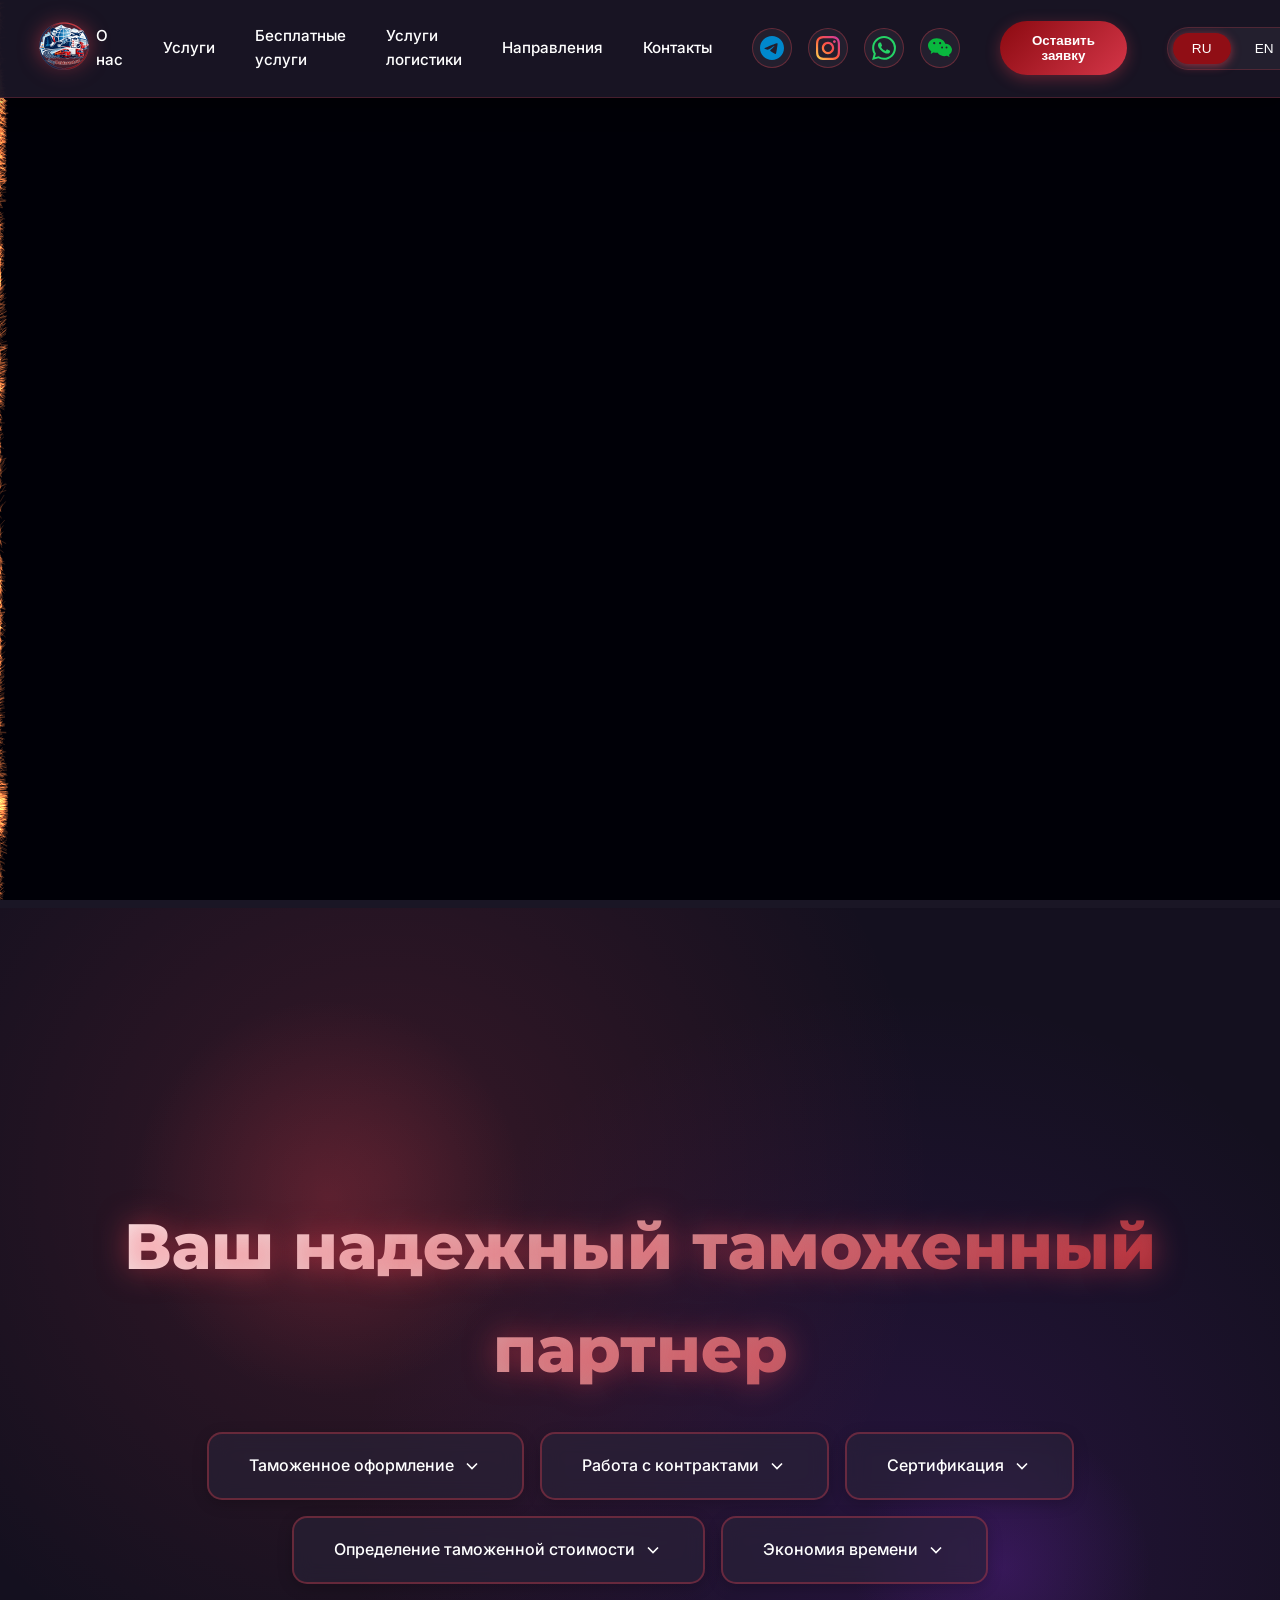
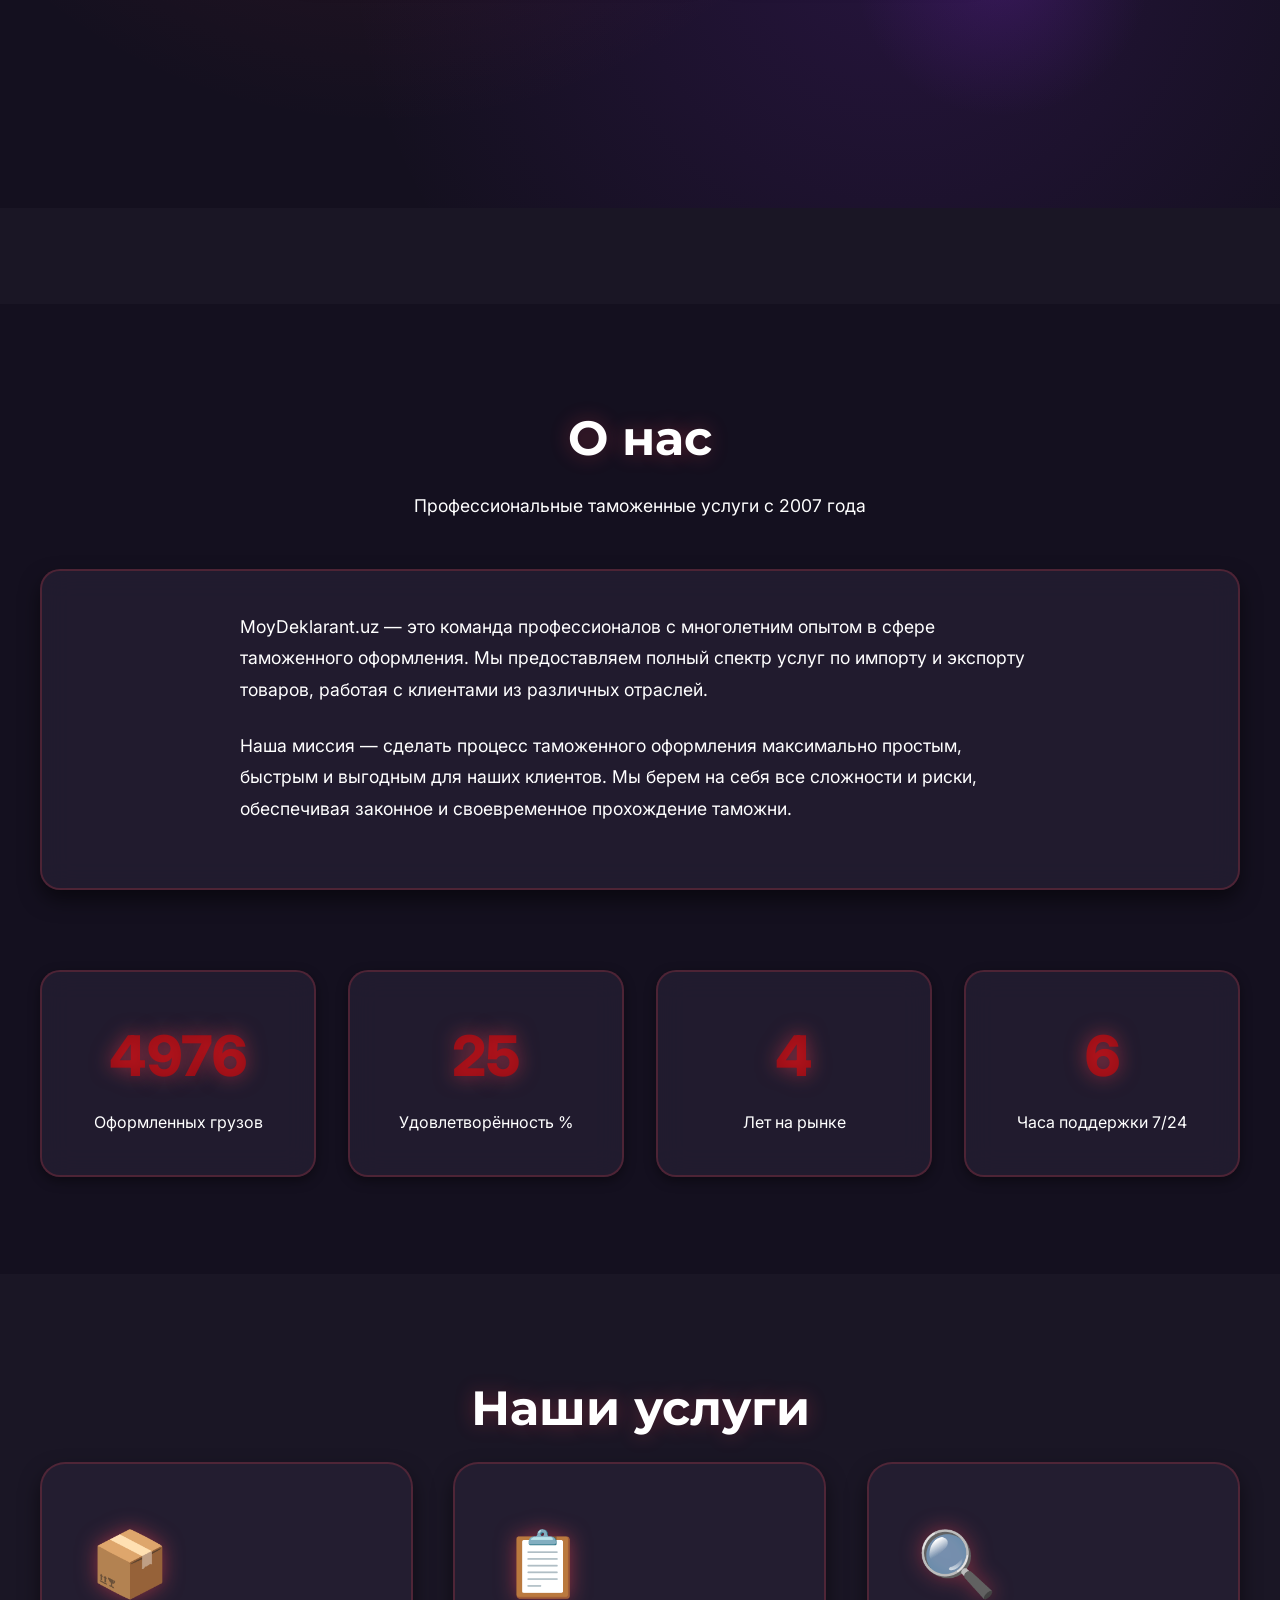
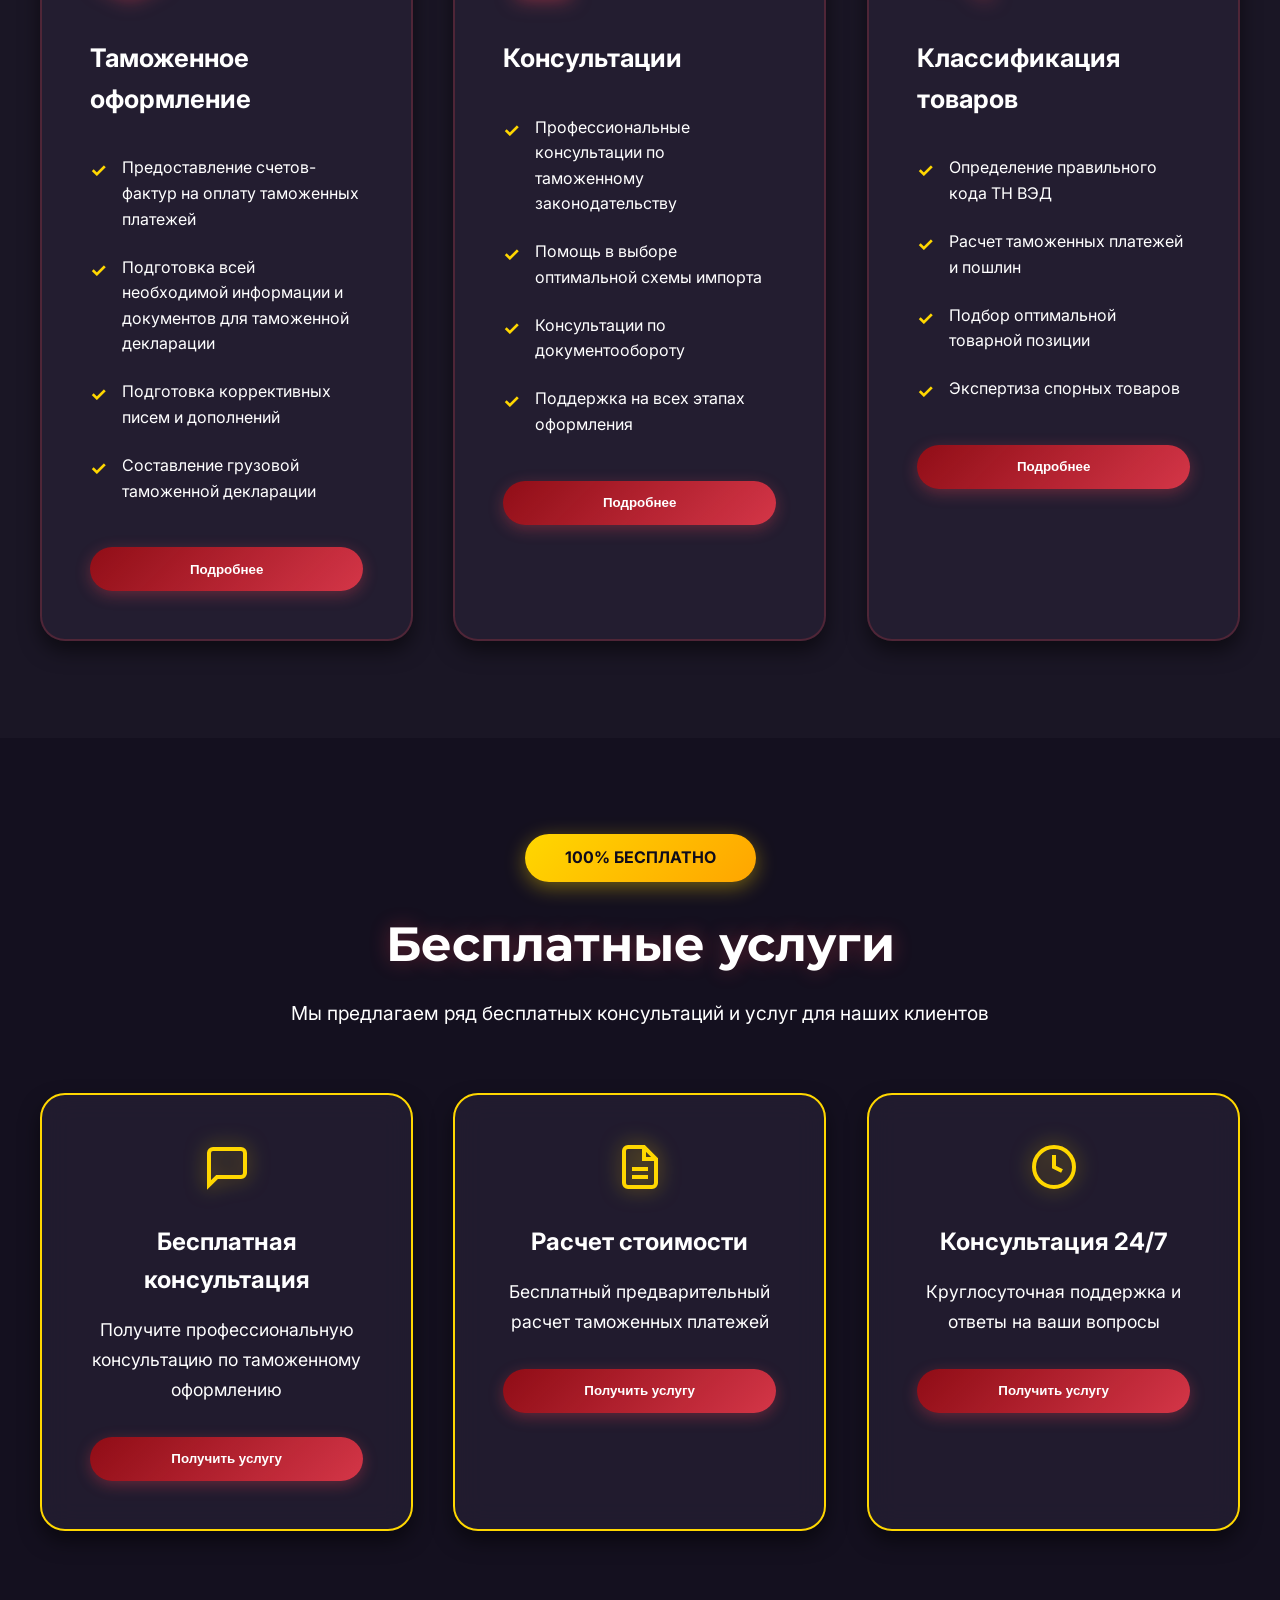
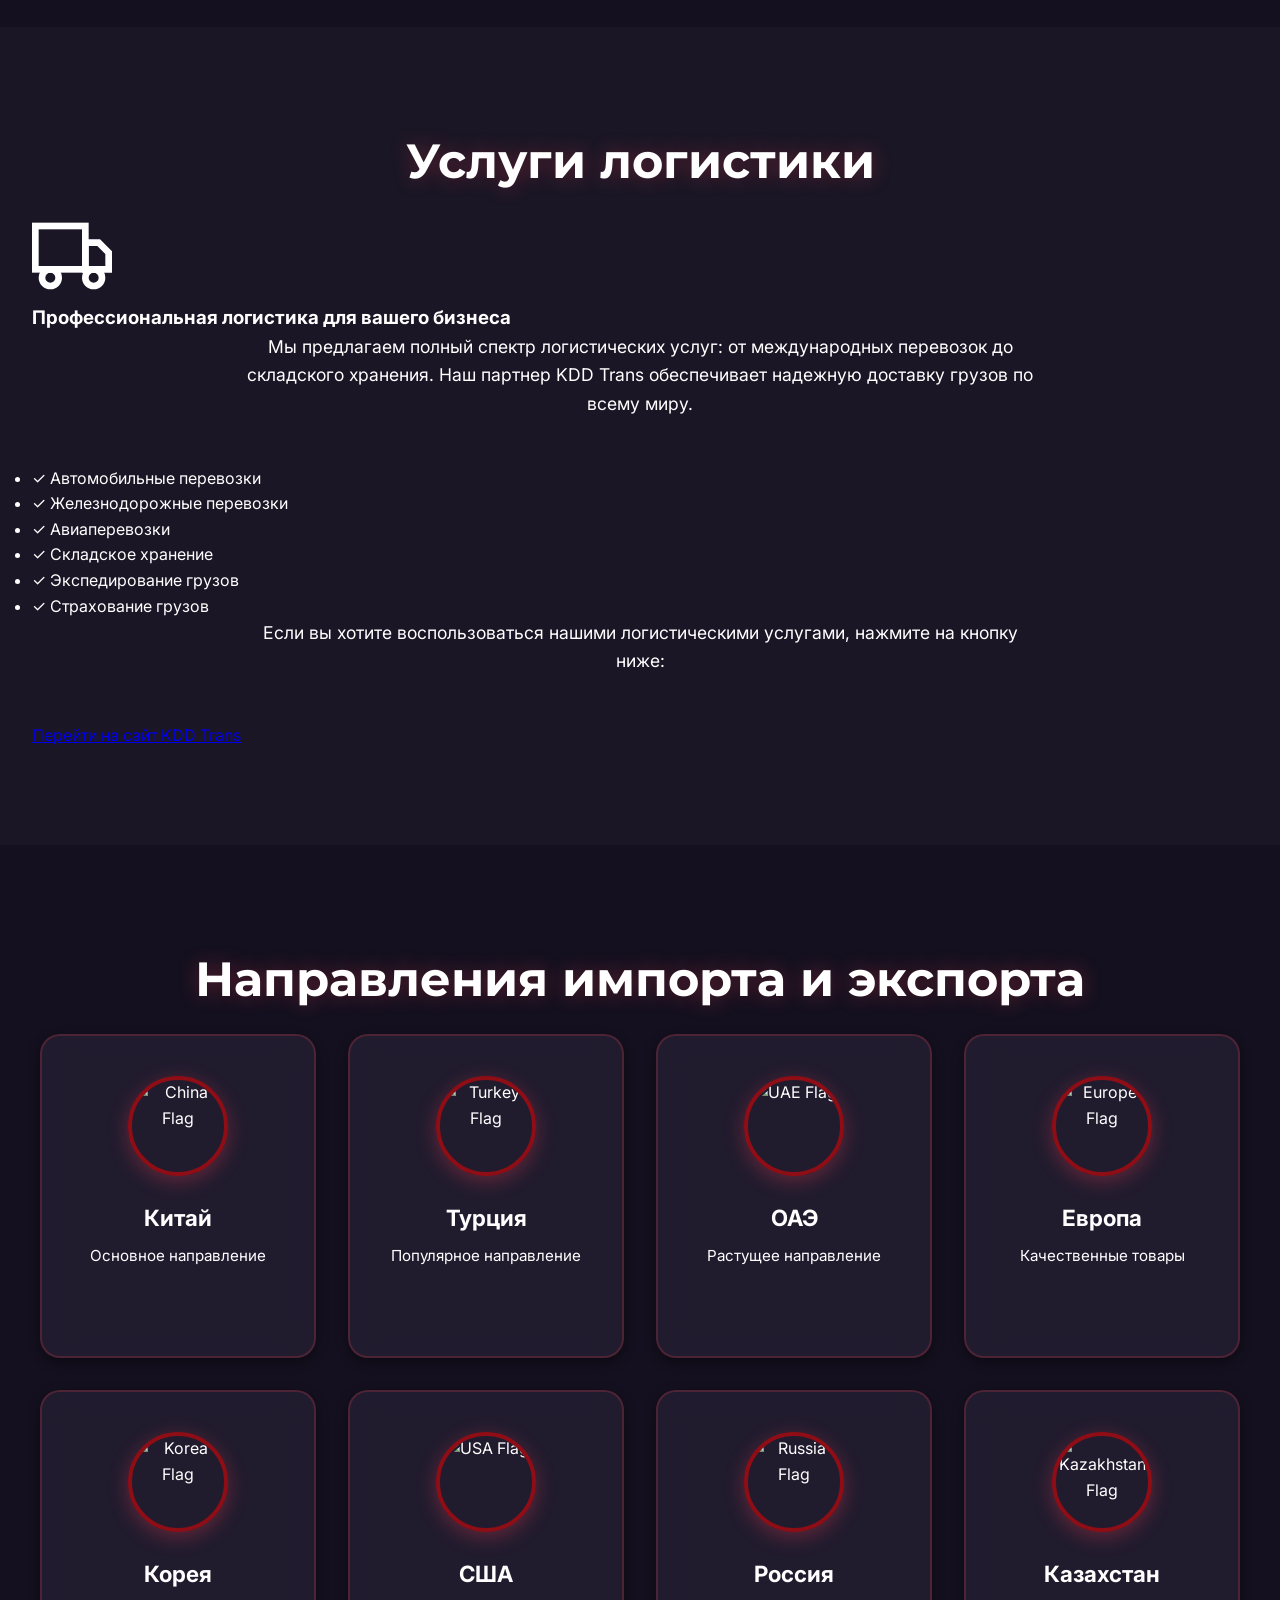
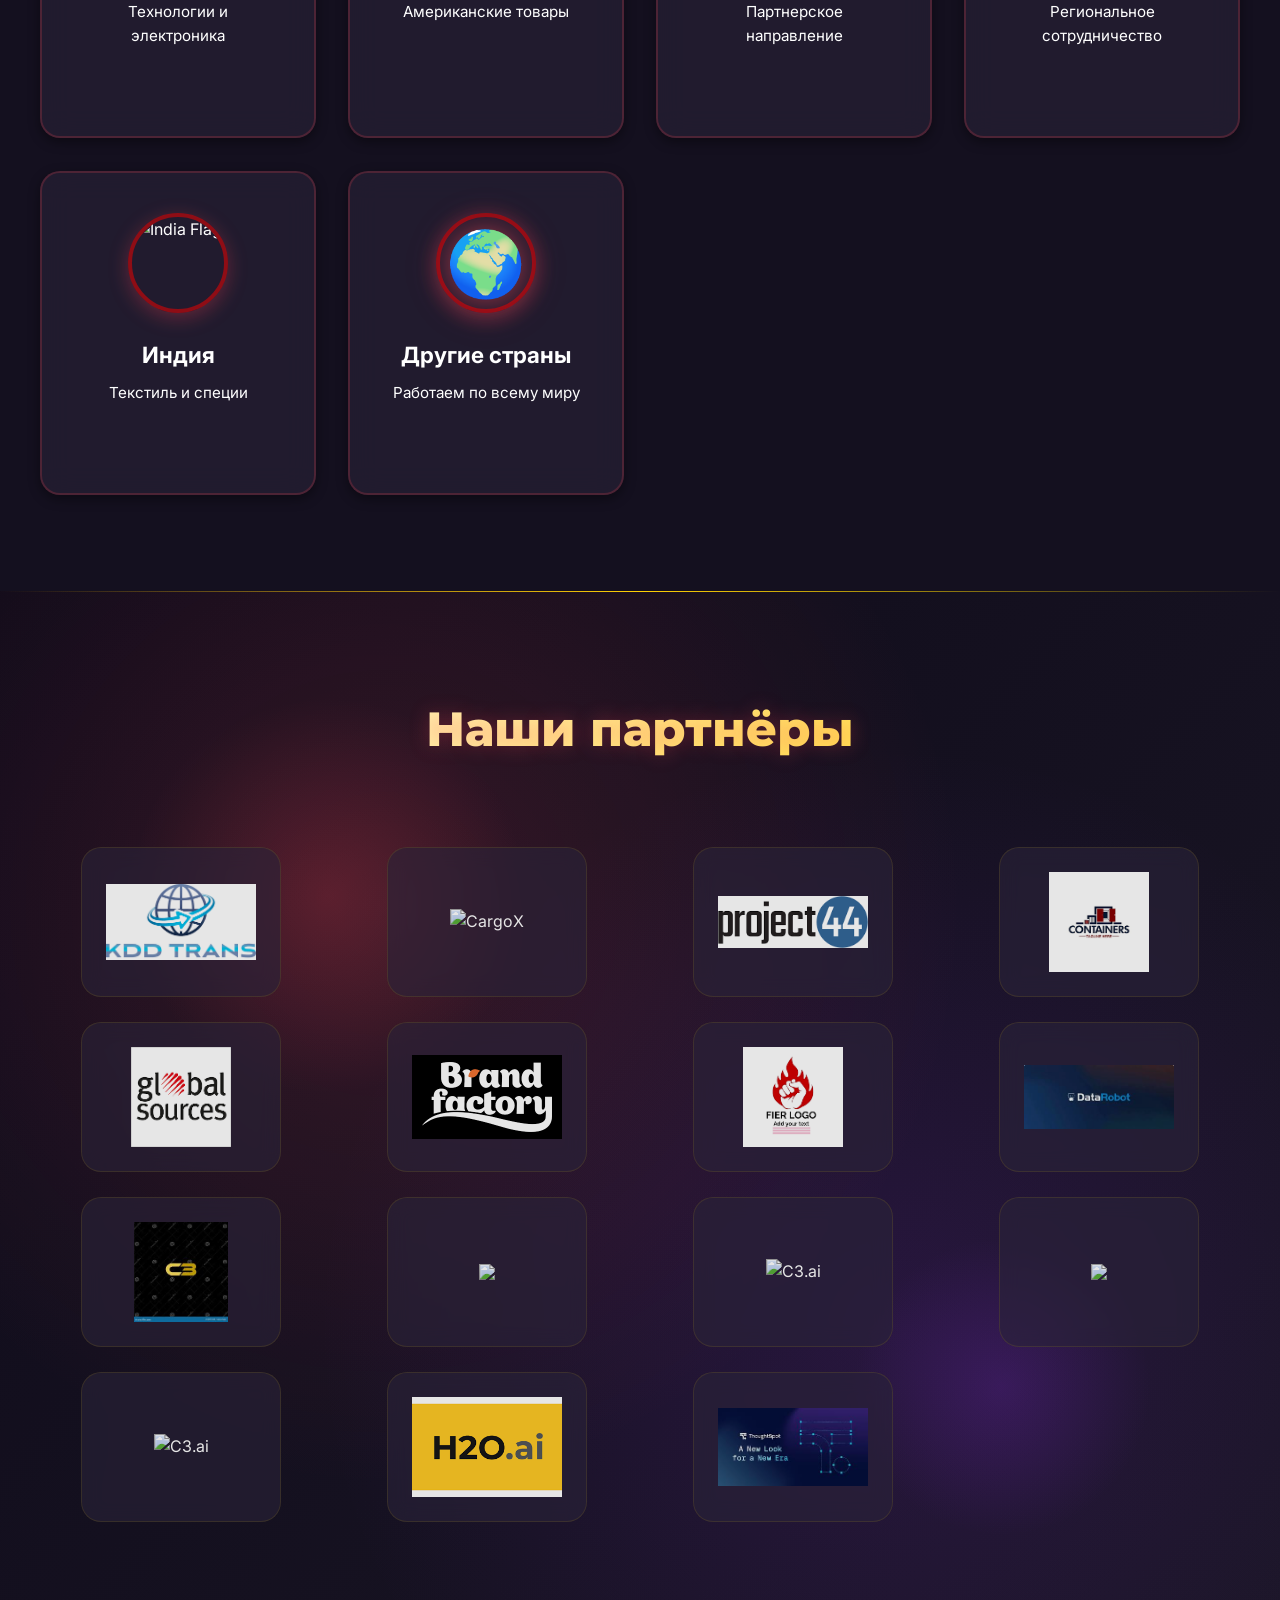
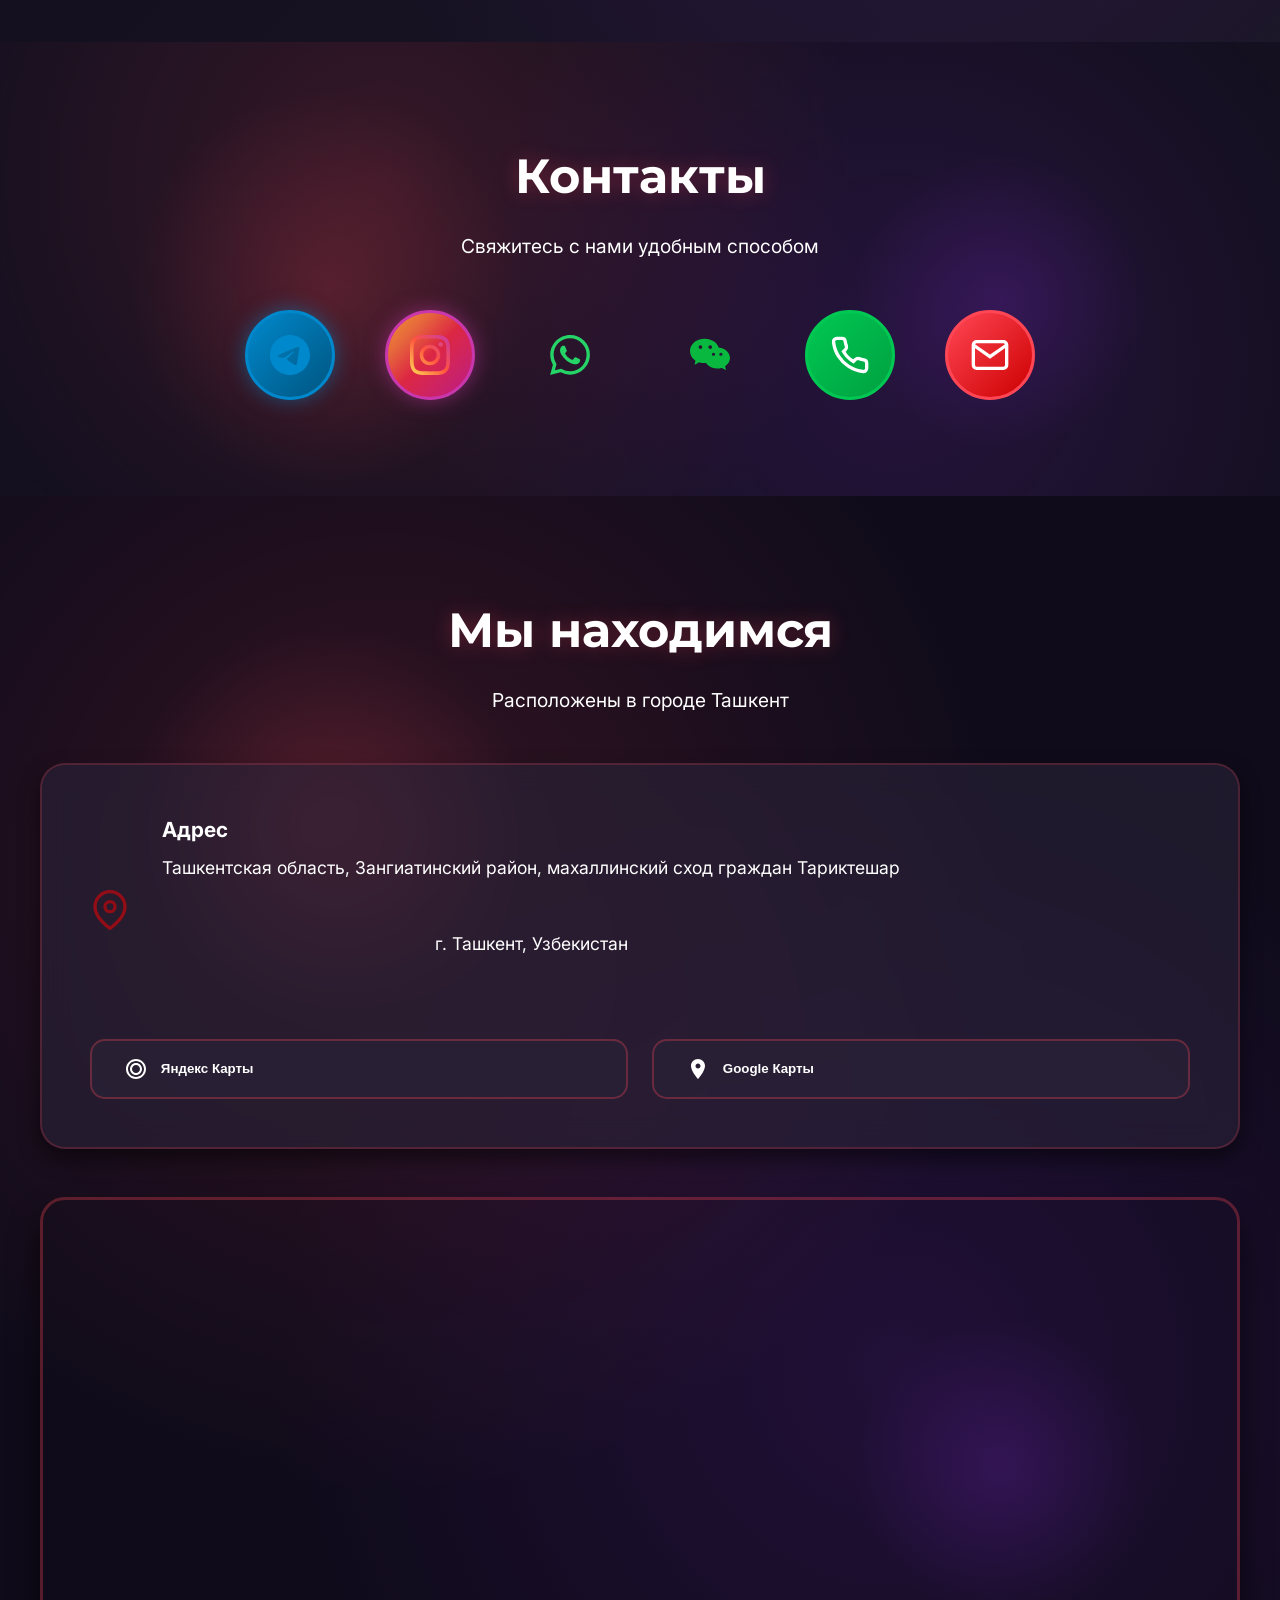
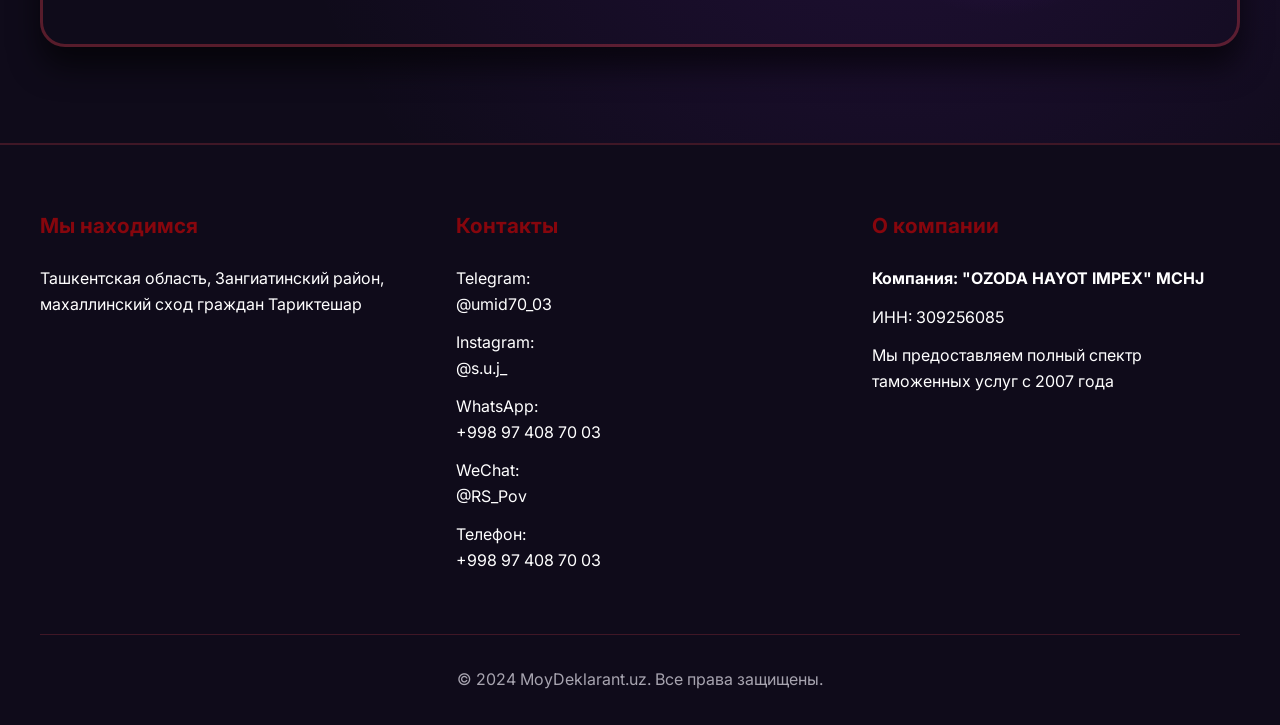
==== commit a97a63d4: "Update print statement from 'Hello' to 'Goodbye'" ====
--- a/index.html
+++ b/index.html
@@ -2,16 +2,16 @@
 <html lang="ru">
 <head>
     <title>Moy Deklarant — Услуги декларанта в Узбекистане</title>
-<meta name="description" content="Профессиональная помощь в растаможке авто и оформлении грузов в Узбекистане. Быстро, надежно, доступно. Звоните!">
-<meta name="keywords" content="декларант, Узбекистан, растаможка, таможенное оформление, Ташкент">    
+    <meta name="description" content="Профессиональная помощь в растаможке авто и оформлении грузов в Узбекистане. Быстро, надежно, доступно. Звоните!">
+    <meta name="keywords" content="декларант, Узбекистан, растаможка, таможенное оформление, Ташкент">
     <meta charset="UTF-8">
     <meta name="viewport" content="width=device-width, initial-scale=1.0">
-    <!-- Favicon - иконка сайта -->
+    
+    <!-- Favicon -->
     <link rel="icon" type="image/png" sizes="32x32" href="logo.png">
     <link rel="icon" type="image/png" sizes="16x16" href="logo.png">
     <link rel="shortcut icon" href="logo.png">
     <link rel="apple-touch-icon" sizes="180x180" href="logo.png">
-    <link rel="icon" type="image/x-icon" href="logo.png">
     
     <!-- Google Fonts -->
     <link href="https://fonts.googleapis.com/css2?family=Inter:wght@300;400;500;600;700;800&family=Montserrat:wght@400;500;600;700;800&display=swap" rel="stylesheet">
@@ -21,6 +21,7 @@
 </head>
 <body>
     <!-- Scroll Progress Bar -->
+    <canvas id="particle-canvas"></canvas>
     <div id="scroll-progress"></div>
 
     <header>
@@ -38,6 +39,7 @@
             <a href="#about" class="lang-text" data-ru="О нас" data-en="About Us" data-uz="Biz haqimizda">Biz haqimizda</a>
             <a href="#services" class="lang-text" data-ru="Услуги" data-en="Services" data-uz="Xizmatlar">Xizmatlar</a>
             <a href="#free-services" class="lang-text" data-ru="Бесплатные услуги" data-en="Free Services" data-uz="Bepul xizmatlar">Bepul xizmatlar</a>
+            <a href="#logistics" class="lang-text" data-ru="Услуги логистики" data-en="Logistics Services" data-uz="Logistika xizmatlari">Услуги логистики</a>
             <a href="#directions" class="lang-text" data-ru="Направления" data-en="Directions" data-uz="Yo'nalishlar">Yo'nalishlar</a>
             <a href="#contacts" class="lang-text" data-ru="Контакты" data-en="Contacts" data-uz="Kontaktlar">Kontaktlar</a>
             
@@ -57,6 +59,16 @@
                             </linearGradient>
                         </defs>
                         <path d="M12 2.163c3.204 0 3.584.012 4.85.07 3.252.148 4.771 1.691 4.919 4.919.058 1.265.069 1.645.069 4.849 0 3.205-.012 3.584-.069 4.849-.149 3.225-1.664 4.771-4.919 4.919-1.266.058-1.644.07-4.85.07-3.204 0-3.584-.012-4.849-.07-3.26-.149-4.771-1.699-4.919-4.92-.058-1.265-.07-1.644-.07-4.849 0-3.204.013-3.583.07-4.849.149-3.227 1.664-4.771 4.919-4.919 1.266-.057 1.645-.069 4.849-.069zm0-2.163c-3.259 0-3.667.014-4.947.072-4.358.2-6.78 2.618-6.98 6.98-.059 1.281-.073 1.689-.073 4.948 0 3.259.014 3.668.072 4.948.2 4.358 2.618 6.78 6.98 6.98 1.281.058 1.689.072 4.948.072 3.259 0 3.668-.014 4.948-.072 4.354-.2 6.782-2.618 6.979-6.98.059-1.28.073-1.689.073-4.948 0-3.259-.014-3.667-.072-4.947-.196-4.354-2.617-6.78-6.979-6.98-1.281-.059-1.69-.073-4.949-.073zm0 5.838c-3.403 0-6.162 2.759-6.162 6.162s2.759 6.163 6.162 6.163 6.162-2.759 6.162-6.163c0-3.403-2.759-6.162-6.162-6.162zm0 10.162c-2.209 0-4-1.79-4-4 0-2.209 1.791-4 4-4s4 1.791 4 4c0 2.21-1.791 4-4 4zm6.406-11.845c-.796 0-1.441.645-1.441 1.44s.645 1.44 1.441 1.44c.795 0 1.439-.645 1.439-1.44s-.644-1.44-1.439-1.44z"/>
+                    </svg>
+                </a>
+                <a href="https://wa.me/@RS_Pov" target="_blank" aria-label="WhatsApp">
+                    <svg width="24" height="24" viewBox="0 0 24 24" fill="#25D366">
+                        <path d="M17.472 14.382c-.297-.149-1.758-.867-2.03-.967-.273-.099-.471-.148-.67.15-.197.297-.767.966-.94 1.164-.173.199-.347.223-.644.075-.297-.15-1.255-.463-2.39-1.475-.883-.788-1.48-1.761-1.653-2.059-.173-.297-.018-.458.13-.606.134-.133.298-.347.446-.52.149-.174.198-.298.298-.497.099-.198.05-.371-.025-.52-.075-.149-.669-1.612-.916-2.207-.242-.579-.487-.5-.669-.51-.173-.008-.371-.01-.57-.01-.198 0-.52.074-.792.372-.272.297-1.04 1.016-1.04 2.479 0 1.462 1.065 2.875 1.213 3.074.149.198 2.096 3.2 5.077 4.487.709.306 1.262.489 1.694.625.712.227 1.36.195 1.871.118.571-.085 1.758-.719 2.006-1.413.248-.694.248-1.289.173-1.413-.074-.124-.272-.198-.57-.347m-5.421 7.403h-.004a9.87 9.87 0 01-5.031-1.378l-.361-.214-3.741.982.998-3.648-.235-.374a9.86 9.86 0 01-1.51-5.26c.001-5.45 4.436-9.884 9.888-9.884 2.64 0 5.122 1.03 6.988 2.898a9.825 9.825 0 012.893 6.994c-.003 5.45-4.437 9.884-9.885 9.884m8.413-18.297A11.815 11.815 0 0012.05 0C5.495 0 .16 5.335.157 11.892c0 2.096.547 4.142 1.588 5.945L.057 24l6.305-1.654a11.882 11.882 0 005.683 1.448h.005c6.554 0 11.89-5.335 11.893-11.893a11.821 11.821 0 00-3.48-8.413z"/>
+                    </svg>
+                </a>
+                <a href="https://weixin.qq.com/" target="_blank" aria-label="WeChat">
+                    <svg width="24" height="24" viewBox="0 0 24 24" fill="#09B83E">
+                        <path d="M8.691 2.188C3.891 2.188 0 5.476 0 9.53c0 2.212 1.17 4.203 3.002 5.55a.59.59 0 0 1 .213.665l-.39 1.48c-.019.07-.048.141-.048.213 0 .163.13.295.29.295a.326.326 0 0 0 .167-.054l1.903-1.114a.864.864 0 0 1 .717-.098 10.16 10.16 0 0 0 2.837.403c.276 0 .543-.027.811-.05-.857-2.578.157-4.972 2.733-6.518 1.49-.894 3.253-1.358 5.073-1.358l.235.01c-.311-3.641-3.744-6.756-8.852-6.756zm-2.488 3.93a1.114 1.114 0 1 1 0 2.227 1.114 1.114 0 0 1 0-2.227zm5.876 0a1.114 1.114 0 1 1 0 2.227 1.114 1.114 0 0 1 0-2.227zM23.999 13.81c0-3.506-3.415-6.351-7.631-6.351-4.215 0-7.631 2.845-7.631 6.351s3.416 6.351 7.631 6.351a8.74 8.74 0 0 0 2.462-.35.77.77 0 0 1 .617.083l1.652.967a.281.281 0 0 0 .145.047c.143 0 .252-.121.252-.258 0-.062-.026-.122-.042-.186l-.339-1.288a.514.514 0 0 1 .184-.577c1.596-1.17 2.7-2.925 2.7-4.789zm-9.901-1.31a.96.96 0 0 1-.96-.96.96.96 0 0 1 .96-.959.96.96 0 0 1 .959.959.96.96 0 0 1-.959.96zm4.432 0a.96.96 0 0 1-.96-.96.96.96 0 0 1 .96-.959.96.96 0 0 1 .959.959.96.96 0 0 1-.959.96z"/>
                     </svg>
                 </a>
             </div>
@@ -252,7 +264,7 @@
                         <li class="lang-text" data-ru="Подготовка коррективных писем и дополнений" data-en="Preparation of corrective letters and additions" data-uz="Tuzatish xatlari va qo'shimchalarni tayyorlash">Подготовка коррективных писем и дополнений</li>
                         <li class="lang-text" data-ru="Составление грузовой таможенной декларации" data-en="Preparation of cargo customs declaration" data-uz="Yuk bojxona deklaratsiyasini tuzish">Составление грузовой таможенной декларации</li>
                     </ul>
-                    <button class="btn-more lang-text" onclick="showServiceDetails(this)" data-ru="Подробнее" data-en="More Details" data-uz="Batafsil">Подробнее</button>
+                    <button class="btn-more lang-text" onclick="openModal()" data-ru="Подробнее" data-en="More Details" data-uz="Batafsil">Подробнее</button>
                 </div>
                 
                 <div class="service-card-new animate-on-scroll scale-in" style="animation-delay: 0.2s;">
@@ -264,7 +276,7 @@
                         <li class="lang-text" data-ru="Консультации по документообороту" data-en="Document flow consultations" data-uz="Hujjat aylanmasi bo'yicha maslahatlar">Консультации по документообороту</li>
                         <li class="lang-text" data-ru="Поддержка на всех этапах оформления" data-en="Support at all stages of processing" data-uz="Rasmiylashtirish barcha bosqichlarida qo'llab-quvvatlash">Поддержка на всех этапах оформления</li>
                     </ul>
-                    <button class="btn-more lang-text" onclick="showServiceDetails(this)" data-ru="Подробнее" data-en="More Details" data-uz="Batafsil">Подробнее</button>
+                    <button class="btn-more lang-text" onclick="openModal()" data-ru="Подробнее" data-en="More Details" data-uz="Batafsil">Подробнее</button>
                 </div>
                 
                 <div class="service-card-new animate-on-scroll scale-in" style="animation-delay: 0.3s;">
@@ -276,7 +288,7 @@
                         <li class="lang-text" data-ru="Подбор оптимальной товарной позиции" data-en="Selection of optimal commodity item" data-uz="Optimal tovar pozitsiyasini tanlash">Подбор оптимальной товарной позиции</li>
                         <li class="lang-text" data-ru="Экспертиза спорных товаров" data-en="Examination of disputed goods" data-uz="Munozarali tovarlarni ekspertiza qilish">Экспертиза спорных товаров</li>
                     </ul>
-                    <button class="btn-more lang-text" onclick="showServiceDetails(this)" data-ru="Подробнее" data-en="More Details" data-uz="Batafsil">Подробнее</button>
+                    <button class="btn-more lang-text" onclick="openModal()" data-ru="Подробнее" data-en="More Details" data-uz="Batafsil">Подробнее</button>
                 </div>
             </div>
         </div>
@@ -334,6 +346,44 @@
         </div>
     </section>
 
+    <!-- Logistics Section -->
+    <section class="logistics" id="logistics">
+        <div class="logistics-container">
+            <h2 class="lang-text animate-on-scroll fade-in-up" data-ru="Услуги логистики" data-en="Logistics Services" data-uz="Logistika xizmatlari">Услуги логистики</h2>
+            
+            <div class="logistics-content animate-on-scroll fade-in-up" style="animation-delay: 0.2s;">
+                <div class="logistics-info">
+                    <div class="logistics-icon">
+                        <svg width="80" height="80" viewBox="0 0 24 24" fill="none" stroke="currentColor" stroke-width="2">
+                            <rect x="1" y="3" width="15" height="13"></rect>
+                            <polygon points="16 8 20 8 23 11 23 16 16 16 16 8"></polygon>
+                            <circle cx="5.5" cy="18.5" r="2.5"></circle>
+                            <circle cx="18.5" cy="18.5" r="2.5"></circle>
+                        </svg>
+                    </div>
+                    
+                    <h3 class="lang-text" data-ru="Профессиональная логистика для вашего бизнеса" data-en="Professional logistics for your business" data-uz="Sizning biznesingiz uchun professional logistika">Профессиональная логистика для вашего бизнеса</h3>
+                    
+                    <p class="lang-text" data-ru="Мы предлагаем полный спектр логистических услуг: от международных перевозок до складского хранения. Наш партнер KDD Trans обеспечивает надежную доставку грузов по всему миру." data-en="We offer a full range of logistics services: from international transportation to warehousing. Our partner KDD Trans provides reliable cargo delivery worldwide." data-uz="Biz to'liq logistika xizmatlarini taklif qilamiz: xalqaro tashishdan tortib omborxona saqlashgacha. Bizning hamkorimiz KDD Trans butun dunyo bo'ylab ishonchli yuk yetkazib berishni ta'minlaydi.">Мы предлагаем полный спектр логистических услуг: от международных перевозок до складского хранения. Наш партнер KDD Trans обеспечивает надежную доставку грузов по всему миру.</p>
+                    
+                    <ul class="logistics-features">
+                        <li class="lang-text" data-ru="✓ Автомобильные перевозки" data-en="✓ Road transportation" data-uz="✓ Avtomobil tashish">✓ Автомобильные перевозки</li>
+                        <li class="lang-text" data-ru="✓ Железнодорожные перевозки" data-en="✓ Railway transportation" data-uz="✓ Temir yo'l tashish">✓ Железнодорожные перевозки</li>
+                        <li class="lang-text" data-ru="✓ Авиаперевозки" data-en="✓ Air freight" data-uz="✓ Havo yuk tashish">✓ Авиаперевозки</li>
+                        <li class="lang-text" data-ru="✓ Складское хранение" data-en="✓ Warehousing" data-uz="✓ Omborxona saqlash">✓ Складское хранение</li>
+                        <li class="lang-text" data-ru="✓ Экспедирование грузов" data-en="✓ Cargo forwarding" data-uz="✓ Yuk ekspeditsiyasi">✓ Экспедирование грузов</li>
+                        <li class="lang-text" data-ru="✓ Страхование грузов" data-en="✓ Cargo insurance" data-uz="✓ Yuk sug'urtasi">✓ Страхование грузов</li>
+                    </ul>
+                    
+                    <div class="logistics-cta">
+                        <p class="lang-text" data-ru="Если вы хотите воспользоваться нашими логистическими услугами, нажмите на кнопку ниже:" data-en="If you want to use our logistics services, click the button below:" data-uz="Agar siz bizning logistika xizmatlarimizdan foydalanmoqchi bo'lsangiz, quyidagi tugmani bosing:">Если вы хотите воспользоваться нашими логистическими услугами, нажмите на кнопку ниже:</p>
+                        <a href="https://kddtrans.uz/" target="_blank" class="btn-logistics lang-text" data-ru="Перейти на сайт KDD Trans" data-en="Go to KDD Trans website" data-uz="KDD Trans saytiga o'tish">Перейти на сайт KDD Trans</a>
+                    </div>
+                </div>
+            </div>
+        </div>
+    </section>
+
     <!-- Directions Section -->
     <section class="directions" id="directions">
         <div class="directions-container">
@@ -433,75 +483,71 @@
             <h2 class="lang-text animate-on-scroll fade-in-up" data-ru="Наши партнёры" data-en="Our Partners" data-uz="Bizning hamkorlarimiz">Наши партнёры</h2>
             
             <div class="partners-grid">
-                <!-- Первая строка - 5 партнёров -->
                 <div class="partner-card animate-on-scroll scale-in" style="animation-delay: 0.1s;">
-                    <img src="https://www.joc.com/images/phoenix/5204313_1.0.jpg" alt="Flexport" class="partner-logo">
-                </div>
-                
-                <div class="partner-card animate-on-scroll scale-in" style="animation-delay: 0.15s;">
-                    <img src="https://encrypted-tbn0.gstatic.com/images?q=tbn:ANd9GcSnS0Sx2kno_JUu6F_9z-E5PJ9NPwJlQV1ngg&s" alt="CargoX" class="partner-logo">
+                    <img src="[data-uri]" alt="Flexport" class="partner-logo">
                 </div>
                 
                 <div class="partner-card animate-on-scroll scale-in" style="animation-delay: 0.2s;">
-                    <img src="[data-uri]" alt="Project44" class="partner-logo">
+                    <img src="https://lh5.googleusercontent.com/proxy/[base64]" alt="CargoX" class="partner-logo">
                 </div>
                 
                 <div class="partner-card animate-on-scroll scale-in" style="animation-delay: 0.25s;">
-                    <img src="[data-uri]" alt="iContainers" class="partner-logo">
+                    <img src="[data-uri]" alt="Project44" class="partner-logo">
                 </div>
                 
                 <div class="partner-card animate-on-scroll scale-in" style="animation-delay: 0.3s;">
-                    <img src="https://encrypted-tbn0.gstatic.com/images?q=tbn:ANd9GcSay6F7uKs1aXn77yDwfErnT3_BDa_csJz_gw&s" alt="Global Sources" class="partner-logo">
-                </div>
-                
-                <!-- Вторая строка - 5 партнёров -->
+                    <img src="[data-uri]" alt="iContainers" class="partner-logo">
+                </div>
+                
                 <div class="partner-card animate-on-scroll scale-in" style="animation-delay: 0.35s;">
-                    <img src="[data-uri]" alt="Brand Factory" class="partner-logo">
+                    <img src="[data-uri]" alt="Global Sources" class="partner-logo">
                 </div>
                 
                 <div class="partner-card animate-on-scroll scale-in" style="animation-delay: 0.4s;">
-                    <img src="[data-uri]" alt="Faire" class="partner-logo">
+                    <img src="[data-uri]" alt="brandfactory" class="partner-logo">
                 </div>
                 
                 <div class="partner-card animate-on-scroll scale-in" style="animation-delay: 0.45s;">
-                    <img src="[data-uri]" alt="DataRobot" class="partner-logo">
+                    <img src="[data-uri]" alt="Faire" class="partner-logo">
                 </div>
                 
                 <div class="partner-card animate-on-scroll scale-in" style="animation-delay: 0.5s;">
-                    <img src="[data-uri]" alt="C3.ai" class="partner-logo">
+                    <img src="[data-uri]" alt="DataRobot" class="partner-logo">
                 </div>
                 
                 <div class="partner-card animate-on-scroll scale-in" style="animation-delay: 0.55s;">
-                    <img src="[data-uri]" alt="H2O.ai" class="partner-logo">
-                </div>
-                
-                <!-- Третья строка - 5 партнёров -->
+                    <img src="[data-uri]" alt="C3.ai" class="partner-logo">
+                </div>
+
+                 <div class="partner-card animate-on-scroll scale-in" style="animation-delay: 0.55s;">
+                    <img src="https://encrypted-tbn0.gstatic.com/images?q=tbn:ANd9GcSU_7_cecHYgsHZx5AaEva9uIyzyJr9hDvBow&s"C3.ai" class="partner-logo">
+                </div>
+
+                 <div class="partner-card animate-on-scroll scale-in" style="animation-delay: 0.55s;">
+                    <img src="https://encrypted-tbn0.gstatic.com/images?q=tbn:ANd9GcRNU5G4aCw3o-AwoM-q0P_qyRJuxVTTYGbg6g&s" alt="C3.ai" class="partner-logo">
+                </div>
+
+                 <div class="partner-card animate-on-scroll scale-in" style="animation-delay: 0.55s;">
+                    <img src="https://encrypted-tbn0.gstatic.com/images?q=tbn:ANd9GcQ_3jeGeGmhJAnfxJvvIo5nQG_TRCeRkQ_TiQ&s alt="C3.ai" class="partner-logo">
+                </div>
+
+                 <div class="partner-card animate-on-scroll scale-in" style="animation-delay: 0.55s;">
+                    <img src="https://encrypted-tbn0.gstatic.com/images?q=tbn:ANd9GcQT0U3YSDG-ORTJOmr1xU4er_MR90ZGEJC_Cg&s" alt="C3.ai" class="partner-logo">
+                </div>
+                
                 <div class="partner-card animate-on-scroll scale-in" style="animation-delay: 0.6s;">
-                    <img src="[data-uri]" alt="ThoughtSpot" class="partner-logo">
+                    <img src="[data-uri]" alt="H2O.ai" class="partner-logo">
                 </div>
                 
                 <div class="partner-card animate-on-scroll scale-in" style="animation-delay: 0.65s;">
-                    <img src="[data-uri]" alt="FreightAmigo" class="partner-logo">
-                </div>
-                
-                <div class="partner-card animate-on-scroll scale-in" style="animation-delay: 0.7s;">
-                    <img src="https://encrypted-tbn0.gstatic.com/images?q=tbn:ANd9GcSXkpdLen8UwjIG5YvJ42ZY7KVHgLHvIlBdyQ&s" alt="ShipBob" class="partner-logo">
-                </div>
-                
-                <div class="partner-card animate-on-scroll scale-in" style="animation-delay: 0.75s;">
-                    <img src="[data-uri]" alt="Easyship" class="partner-logo">
-                </div>
-                
-                <div class="partner-card animate-on-scroll scale-in" style="animation-delay: 0.8s;">
-                    <img src="[data-uri]" alt="Freightos" class="partner-logo">
-                </div>
-            </div>
-        </div>
-    </section>
-
+                    <img src="[data-uri]" alt="ThoughtSpot" class="partner-logo">
+                </div>
+            </div>
+        </div>
+    </section>
 
     <!-- Contacts Section -->
-    <section class="contacts-section" id="contacts">
+    <section class="contacts contacts-section" id="contacts">
         <div class="animated-bg">
             <div class="floating-particles"></div>
         </div>
@@ -533,7 +579,23 @@
                     </div>
                 </a>
                 
-                <a href="tel:+998974087003" class="contact-icon-link animate-on-scroll scale-in" style="animation-delay: 0.3s;" aria-label="Phone">
+                <a href="https://wa.me/998974087003" target="_blank" class="contact-icon-link animate-on-scroll scale-in" style="animation-delay: 0.25s;" aria-label="WhatsApp">
+                    <div class="contact-icon-circle whatsapp-icon">
+                        <svg width="40" height="40" viewBox="0 0 24 24" fill="#25D366">
+                            <path d="M17.472 14.382c-.297-.149-1.758-.867-2.03-.967-.273-.099-.471-.148-.67.15-.197.297-.767.966-.94 1.164-.173.199-.347.223-.644.075-.297-.15-1.255-.463-2.39-1.475-.883-.788-1.48-1.761-1.653-2.059-.173-.297-.018-.458.13-.606.134-.133.298-.347.446-.52.149-.174.198-.298.298-.497.099-.198.05-.371-.025-.52-.075-.149-.669-1.612-.916-2.207-.242-.579-.487-.5-.669-.51-.173-.008-.371-.01-.57-.01-.198 0-.52.074-.792.372-.272.297-1.04 1.016-1.04 2.479 0 1.462 1.065 2.875 1.213 3.074.149.198 2.096 3.2 5.077 4.487.709.306 1.262.489 1.694.625.712.227 1.36.195 1.871.118.571-.085 1.758-.719 2.006-1.413.248-.694.248-1.289.173-1.413-.074-.124-.272-.198-.57-.347m-5.421 7.403h-.004a9.87 9.87 0 01-5.031-1.378l-.361-.214-3.741.982.998-3.648-.235-.374a9.86 9.86 0 01-1.51-5.26c.001-5.45 4.436-9.884 9.888-9.884 2.64 0 5.122 1.03 6.988 2.898a9.825 9.825 0 012.893 6.994c-.003 5.45-4.437 9.884-9.885 9.884m8.413-18.297A11.815 11.815 0 0012.05 0C5.495 0 .16 5.335.157 11.892c0 2.096.547 4.142 1.588 5.945L.057 24l6.305-1.654a11.882 11.882 0 005.683 1.448h.005c6.554 0 11.89-5.335 11.893-11.893a11.821 11.821 0 00-3.48-8.413z"/>
+                        </svg>
+                    </div>
+                </a>
+                
+                <a href="https://weixin.qq.com/" target="_blank" class="contact-icon-link animate-on-scroll scale-in" style="animation-delay: 0.3s;" aria-label="WeChat">
+                    <div class="contact-icon-circle wechat-icon">
+                        <svg width="40" height="40" viewBox="0 0 24 24" fill="#09B83E">
+                            <path d="M8.691 2.188C3.891 2.188 0 5.476 0 9.53c0 2.212 1.17 4.203 3.002 5.55a.59.59 0 0 1 .213.665l-.39 1.48c-.019.07-.048.141-.048.213 0 .163.13.295.29.295a.326.326 0 0 0 .167-.054l1.903-1.114a.864.864 0 0 1 .717-.098 10.16 10.16 0 0 0 2.837.403c.276 0 .543-.027.811-.05-.857-2.578.157-4.972 2.733-6.518 1.49-.894 3.253-1.358 5.073-1.358l.235.01c-.311-3.641-3.744-6.756-8.852-6.756zm-2.488 3.93a1.114 1.114 0 1 1 0 2.227 1.114 1.114 0 0 1 0-2.227zm5.876 0a1.114 1.114 0 1 1 0 2.227 1.114 1.114 0 0 1 0-2.227zM23.999 13.81c0-3.506-3.415-6.351-7.631-6.351-4.215 0-7.631 2.845-7.631 6.351s3.416 6.351 7.631 6.351a8.74 8.74 0 0 0 2.462-.35.77.77 0 0 1 .617.083l1.652.967a.281.281 0 0 0 .145.047c.143 0 .252-.121.252-.258 0-.062-.026-.122-.042-.186l-.339-1.288a.514.514 0 0 1 .184-.577c1.596-1.17 2.7-2.925 2.7-4.789zm-9.901-1.31a.96.96 0 0 1-.96-.96.96.96 0 0 1 .96-.959.96.96 0 0 1 .959.959.96.96 0 0 1-.959.96zm4.432 0a.96.96 0 0 1-.96-.96.96.96 0 0 1 .96-.959.96.96 0 0 1 .959.959.96.96 0 0 1-.959.96z"/>
+                        </svg>
+                    </div>
+                </a>
+                
+                <a href="tel:+998972434957" class="contact-icon-link animate-on-scroll scale-in" style="animation-delay: 0.35s;" aria-label="Phone">
                     <div class="contact-icon-circle phone-icon">
                         <svg width="40" height="40" viewBox="0 0 24 24" fill="none" stroke="#fff" stroke-width="2">
                             <path d="M22 16.92v3a2 2 0 0 1-2.18 2 19.79 19.79 0 0 1-8.63-3.07 19.5 19.5 0 0 1-6-6 19.79 19.79 0 0 1-3.07-8.67A2 2 0 0 1 4.11 2h3a2 2 0 0 1 2 1.72 12.84 12.84 0 0 0 .7 2.81 2 2 0 0 1-.45 2.11L8.09 9.91a16 16 0 0 0 6 6l1.27-1.27a2 2 0 0 1 2.11-.45 12.84 12.84 0 0 0 2.81.7A2 2 0 0 1 22 16.92z"></path>
@@ -541,7 +603,7 @@
                     </div>
                 </a>
                 
-                <a href="umidchik215@gmail.com" class="contact-icon-link animate-on-scroll scale-in" style="animation-delay: 0.4s;" aria-label="Email">
+                <a href="/cdn-cgi/l/email-protection#3d4e13481357135f54477d5a505c5451135e5250" class="contact-icon-link animate-on-scroll scale-in" style="animation-delay: 0.4s;" aria-label="Email">
                     <div class="contact-icon-circle email-icon">
                         <svg width="40" height="40" viewBox="0 0 24 24" fill="none" stroke="#fff" stroke-width="2">
                             <path d="M4 4h16c1.1 0 2 .9 2 2v12c0 1.1-.9 2-2 2H4c-1.1 0-2-.9-2-2V6c0-1.1.9-2 2-2z"></path>
@@ -613,18 +675,22 @@
             <div class="footer-content">
                 <div class="footer-column">
                     <h3 class="lang-text" data-ru="Мы находимся" data-en="Our Location" data-uz="Biz joylashganmiz">Мы находимся</h3>
-                    <p class="lang-text" data-ru="Ташкентская область, Зангиатинский район, махаллинский сход граждан Тариктешар" data-en="Tashkent region, Zangiata district, Tarikteсhar makhalla" data-uz="Toshkent viloyati, Zangiota tumani, Tariktechar mahallasi">г. Ташкент, Узбекистан</p>
+                    <p class="lang-text" data-ru="Ташкентская область, Зангиатинский район, махаллинский сход граждан Тариктешар" data-en="Tarikteshar Mahalla Citizens' Assembly, Zangiata District, Tashkent Region." data-uz="Toshkent viloyati, Zangiota tumani, Tariqteshar mahalla fuqarolar yig'ini (MFY).">г. Ташкент, Узбекистан</p>
                 </div>
                 
                 <div class="footer-column">
                     <h3 class="lang-text" data-ru="Контакты" data-en="Contacts" data-uz="Kontaktlar">Контакты</h3>
                     <p>Telegram: <a href="https://t.me/umid70_03" target="_blank">@umid70_03</a></p>
                     <p>Instagram: <a href="https://www.instagram.com/s.u.j_?igsh=MTFnemZndHJxZmZ6aQ==" target="_blank">@s.u.j_</a></p>
-                    <p><span class="lang-text" data-ru="Телефон" data-en="Phone" data-uz="Telefon">Телефон</span>: <a href="tel:+998974087003">+998974087003</a></p>
+                    <p>WhatsApp: <a href="https://wa.me/998974087003" target="_blank">+998 97 408 70 03</a></p>
+                    <p>WeChat: <a href="https://weixin.qq.com/" target="_blank">@RS_Pov</a></p>
+                    <p><span class="lang-text" data-ru="Телефон" data-en="Phone" data-uz="Telefon">Телефон</span>: <a href="tel:+998 97 408 70 03">+998 97 408 70 03</a></p>
                 </div>
                 
                 <div class="footer-column">
                     <h3 class="lang-text" data-ru="О компании" data-en="About Company" data-uz="Kompaniya haqida">О компании</h3>
+                    <p><strong>Компания: "OZODA HAYOT IMPEX" MCHJ</strong></p>
+                    <p><span class="lang-text" data-ru="ИНН" data-en="TIN" data-uz="STIR">ИНН</span>: 309256085</p>
                     <p class="lang-text" data-ru="Мы предоставляем полный спектр таможенных услуг с 2007 года" data-en="We have been providing a full range of customs services since 2007" data-uz="Biz 2007 yildan beri to'liq bojxona xizmatlarini taqdim etamiz">Мы предоставляем полный спектр таможенных услуг с 2007 года</p>
                 </div>
             </div>
@@ -652,7 +718,7 @@
                     
                     <div class="form-group">
                         <label class="lang-text" data-ru="Номер телефона:" data-en="Phone Number:" data-uz="Telefon raqami:">Номер телефона:</label>
-                        <input type="tel" id="modalPhone" placeholder="+998974087003" required>
+                        <input type="tel" id="modalPhone" placeholder="+998972434957" required>
                     </div>
                     
                     <div class="form-group">
@@ -687,8 +753,7 @@
         </div>
     </div>
 
-    <script data-cfasync="false" src="/cdn-cgi/scripts/5c5dd728/cloudflare-static/email-decode.min.js"></script><script src="script.js"></script>
+    <script src="particle-swarm.js"></script>
+    <script src="script.js"></script>
 </body>
 </html>
-
-
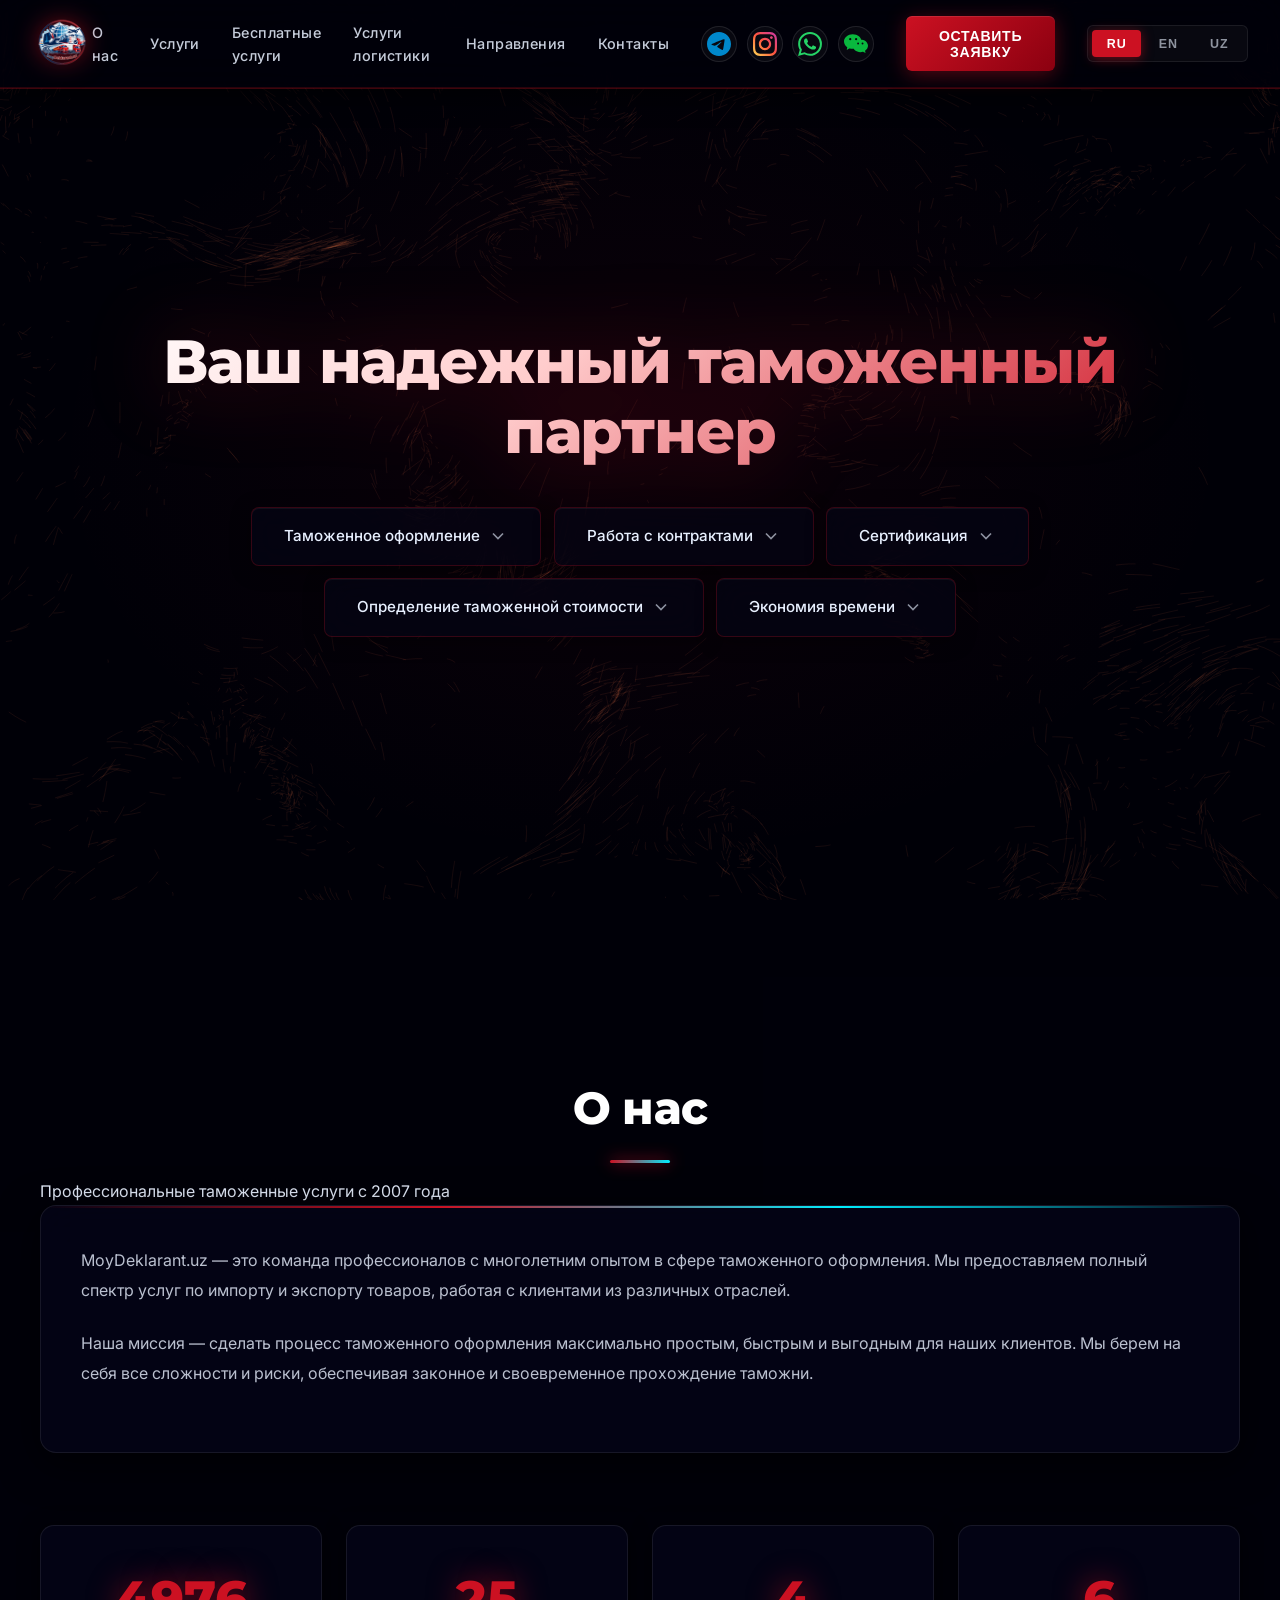
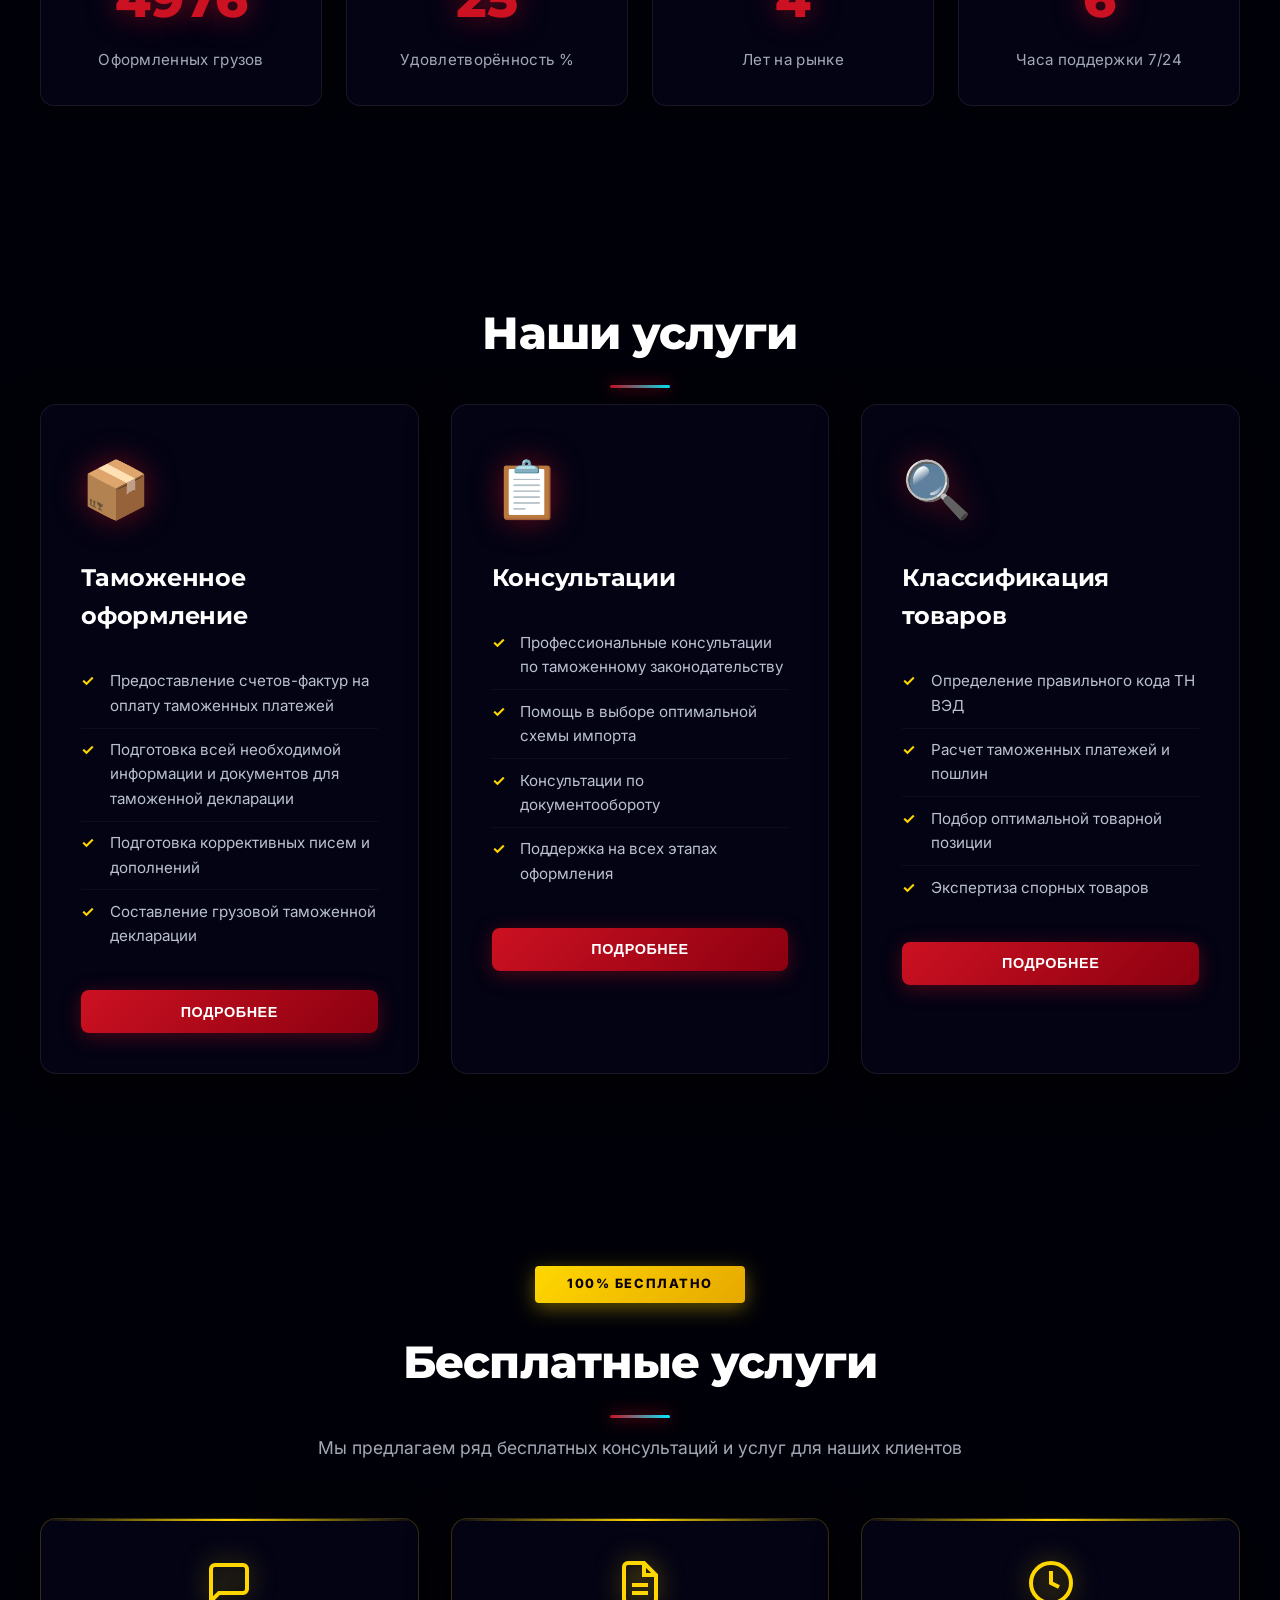
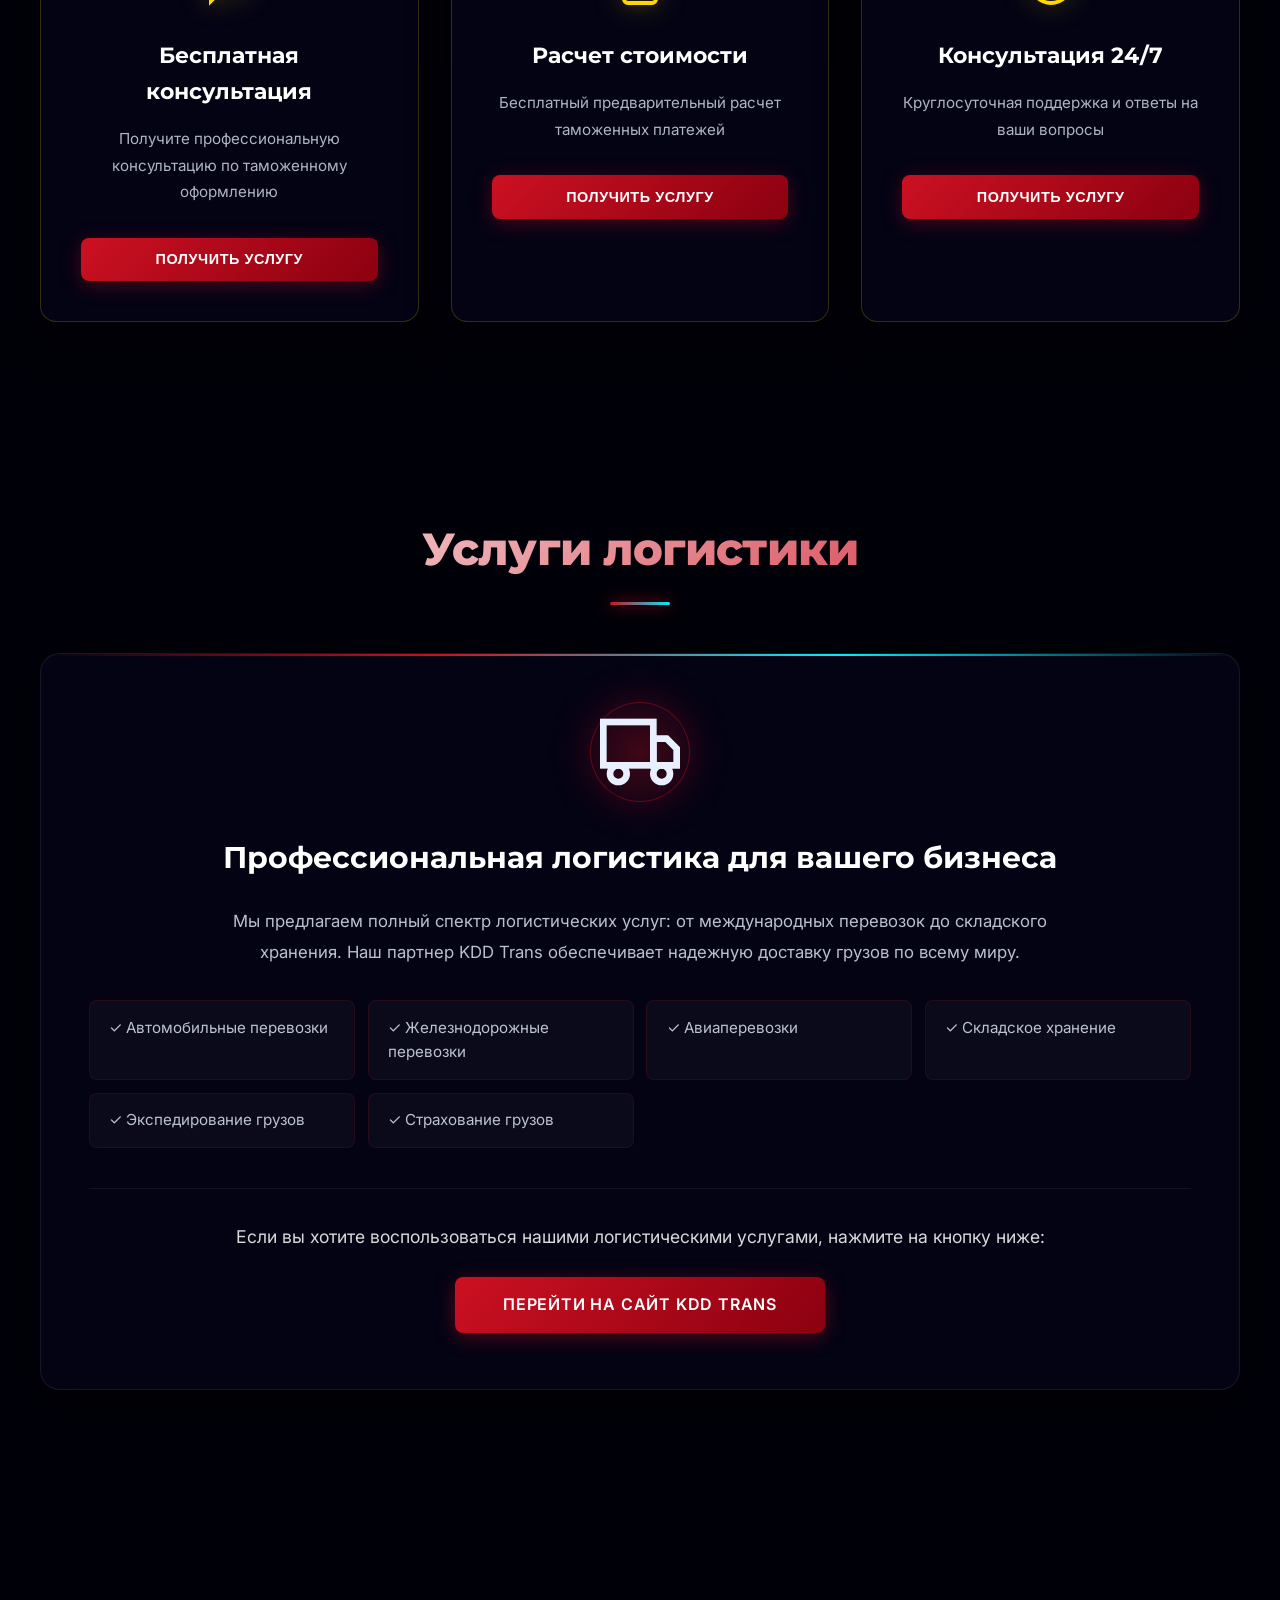
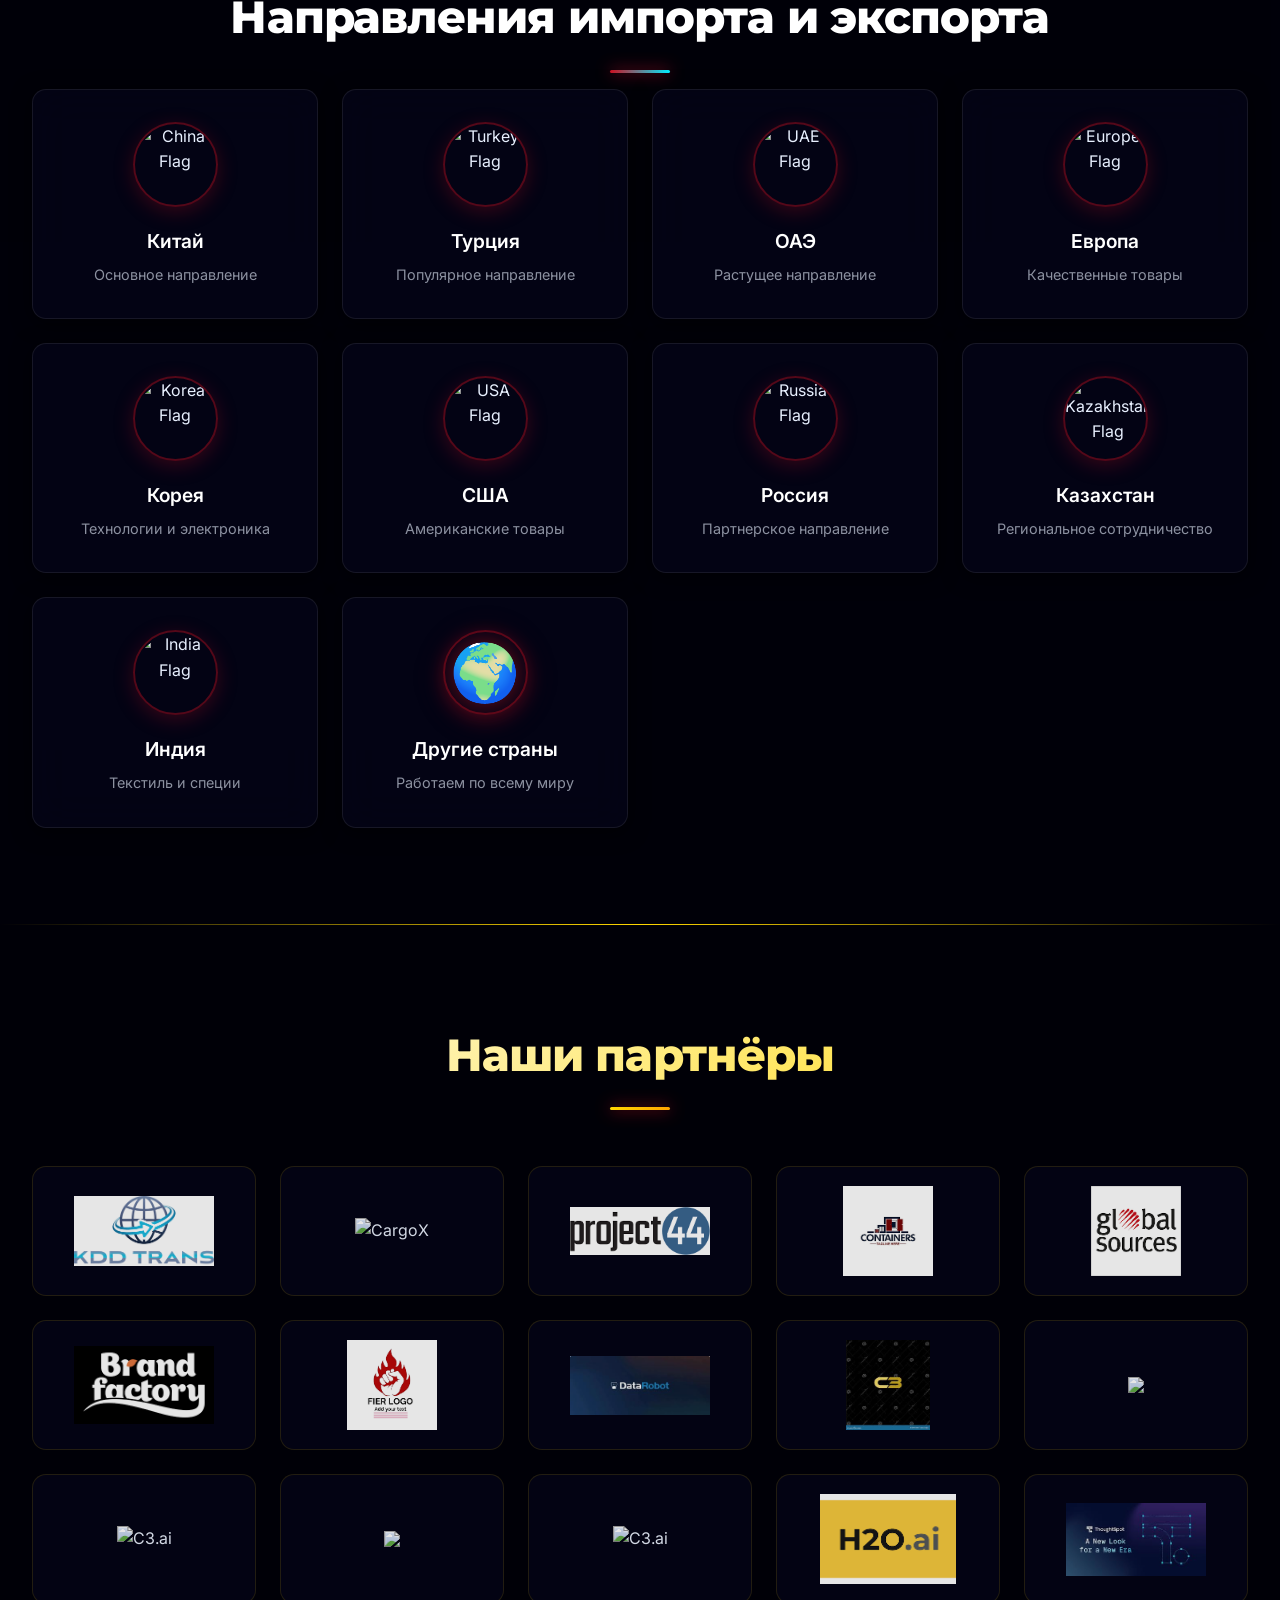
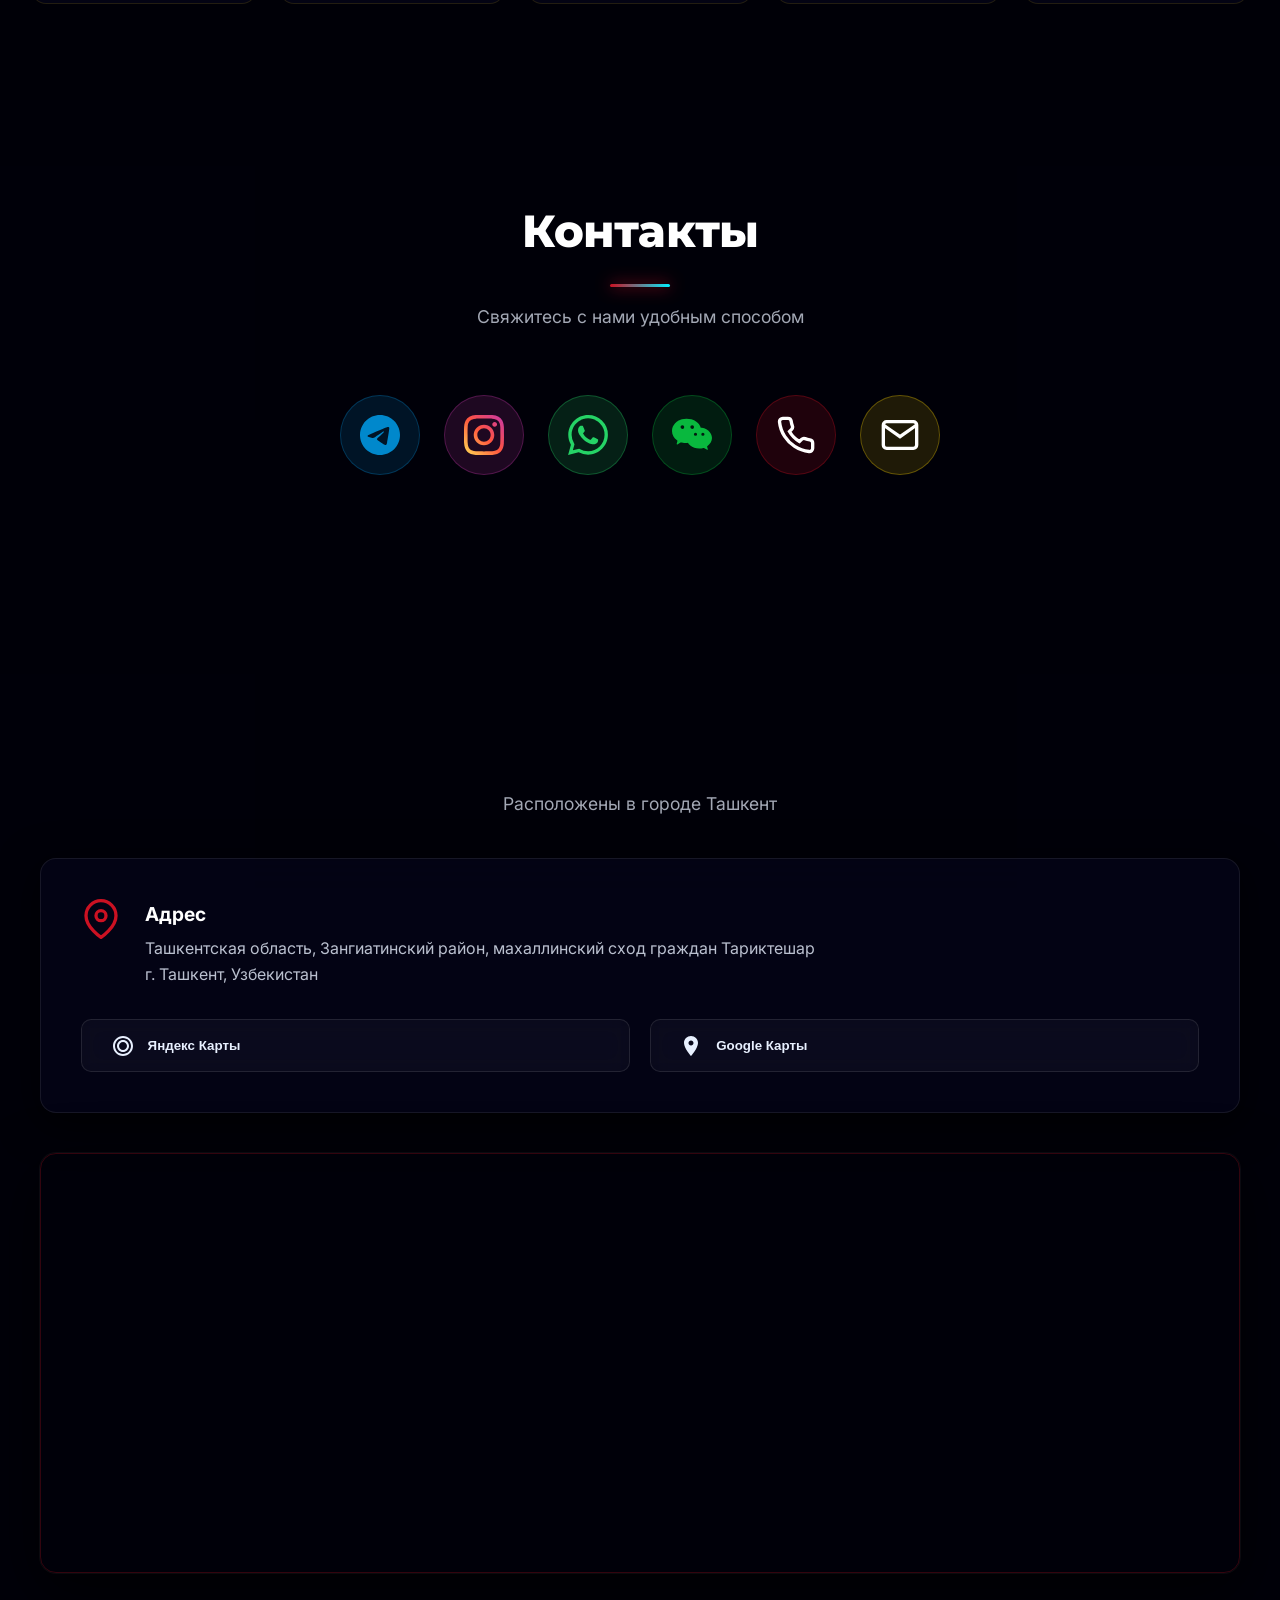
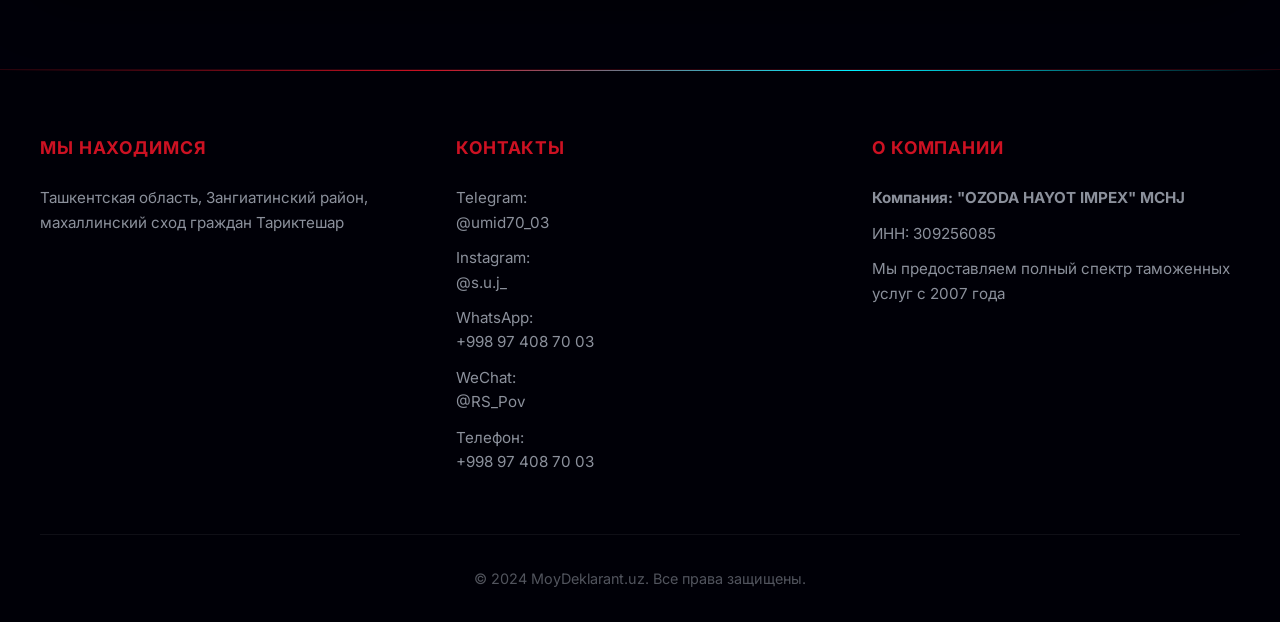
==== commit 52490525: "Update index.html" ====
--- a/index.html
+++ b/index.html
@@ -595,7 +595,7 @@
                     </div>
                 </a>
                 
-                <a href="tel:+998972434957" class="contact-icon-link animate-on-scroll scale-in" style="animation-delay: 0.35s;" aria-label="Phone">
+                <a href="tel:+998974087003" class="contact-icon-link animate-on-scroll scale-in" style="animation-delay: 0.35s;" aria-label="Phone">
                     <div class="contact-icon-circle phone-icon">
                         <svg width="40" height="40" viewBox="0 0 24 24" fill="none" stroke="#fff" stroke-width="2">
                             <path d="M22 16.92v3a2 2 0 0 1-2.18 2 19.79 19.79 0 0 1-8.63-3.07 19.5 19.5 0 0 1-6-6 19.79 19.79 0 0 1-3.07-8.67A2 2 0 0 1 4.11 2h3a2 2 0 0 1 2 1.72 12.84 12.84 0 0 0 .7 2.81 2 2 0 0 1-.45 2.11L8.09 9.91a16 16 0 0 0 6 6l1.27-1.27a2 2 0 0 1 2.11-.45 12.84 12.84 0 0 0 2.81.7A2 2 0 0 1 22 16.92z"></path>
--- a/styles.css
+++ b/styles.css
@@ -6,20 +6,23 @@
 }
 
 :root {
-    /* Темная палитра (как на скрине) */
-    --bg-dark: #1a1625;
-    --bg-darker: #0f0b1a;
-    --bg-card: rgba(42, 35, 58, 0.6);
-    --primary-red: #ef010189;
+    --bg-dark: #000008;
+    --bg-darker: #00000f;
+    --bg-card: rgba(5, 5, 25, 0.75);
+    --primary-red: #cc1122;
+    --primary-red-glow: rgba(204, 17, 34, 0.6);
     --accent-gold: #ffd700;
-    --text-light: #ffffff;
+    --accent-cyan: #00eeff;
+    --text-light: #e8f0ff;
     --white: #ffffff;
+    --glass-border: rgba(255, 255, 255, 0.08);
+    --glass-border-red: rgba(204, 17, 34, 0.35);
     
-    /* Тени */
-    --shadow-sm: 0 2px 8px rgba(0, 0, 0, 0.3);
-    --shadow-md: 0 4px 12px rgba(0, 0, 0, 0.4);
-    --shadow-lg: 0 10px 20px rgba(0, 0, 0, 0.5);
-    --shadow-xl: 0 20px 30px rgba(0, 0, 0, 0.6);
+    --shadow-sm: 0 2px 8px rgba(0, 0, 0, 0.5);
+    --shadow-md: 0 4px 20px rgba(0, 0, 0, 0.6);
+    --shadow-lg: 0 10px 40px rgba(0, 0, 0, 0.7);
+    --shadow-xl: 0 20px 60px rgba(0, 0, 0, 0.8);
+    --shadow-red: 0 0 30px rgba(204, 17, 34, 0.4);
 }
 
 html {
@@ -31,11 +34,18 @@
     line-height: 1.6;
     color: var(--text-light);
     background: var(--bg-dark);
-    background-image: 
-        radial-gradient(circle at 20% 50%, rgb(76, 1, 7) 0%, transparent 50%),
-        radial-gradient(circle at 80% 80%, rgba(29, 1, 69, 0.941) 0%, transparent 50%);
-    background-attachment: fixed;
     overflow-x: hidden;
+}
+
+/* ===== PARTICLE CANVAS BACKGROUND ===== */
+#particle-canvas {
+    position: fixed;
+    top: 0;
+    left: 0;
+    width: 100%;
+    height: 100%;
+    z-index: 0;
+    pointer-events: none;
 }
 
 /* ===== SCROLL PROGRESS BAR ===== */
@@ -44,11 +54,11 @@
     top: 0;
     left: 0;
     width: 0%;
-    height: 4px;
-    background: linear-gradient(90deg, var(--primary-red), var(--accent-gold));
+    height: 3px;
+    background: linear-gradient(90deg, var(--primary-red), var(--accent-gold), var(--accent-cyan));
     z-index: 9999;
     transition: width 0.1s ease;
-    box-shadow: 0 0 10px var(--primary-red);
+    box-shadow: 0 0 12px var(--primary-red), 0 0 24px rgba(0,238,255,0.3);
 }
 
 /* ===== HEADER ===== */
@@ -57,13 +67,14 @@
     top: 0;
     left: 0;
     right: 0;
-    background: rgba(26, 22, 37, 0.95);
-    backdrop-filter: blur(15px);
-    box-shadow: 0 4px 20px rgba(0, 0, 0, 0.5);
+    background: rgba(0, 0, 10, 0.85);
+    backdrop-filter: blur(20px);
+    -webkit-backdrop-filter: blur(20px);
+    box-shadow: 0 1px 0 rgba(204,17,34,0.3), 0 4px 30px rgba(0,0,0,0.8);
     z-index: 1000;
-    padding: 1rem 2rem;
+    padding: 0.85rem 2rem;
     transition: all 0.3s ease;
-    border-bottom: 1px solid rgba(255, 70, 85, 0.2);
+    border-bottom: 1px solid rgba(204, 17, 34, 0.2);
     display: flex;
     justify-content: space-between;
     align-items: center;
@@ -71,39 +82,42 @@
 
 header.scrolled {
     padding: 0.5rem 2rem;
-    background: rgba(15, 11, 26, 0.98);
+    background: rgba(0, 0, 8, 0.97);
 }
 
 header .logo {
     display: flex;
     align-items: center;
+    position: relative;
+    z-index: 1;
 }
 
 header .logo-image {
-    height: 64px;
-    transition: transform 0.3s ease, filter 0.3s ease;
-    filter: drop-shadow(0 0 10px rgba(255, 70, 85, 0.5));
+    height: 60px;
+    transition: transform 0.4s ease, filter 0.4s ease;
+    filter: drop-shadow(0 0 12px rgba(204, 17, 34, 0.6));
 }
 
 header .logo-image:hover {
-    transform: scale(1.05) rotate(2deg);
-    filter: drop-shadow(0 0 15px var(--primary-red));
+    transform: scale(1.06) rotate(2deg);
+    filter: drop-shadow(0 0 20px var(--primary-red));
 }
 
 header nav {
     display: flex;
     align-items: center;
-    gap: 2.5rem;
+    gap: 2rem;
 }
 
 header nav a {
-    color: var(--text-light);
+    color: rgba(232, 240, 255, 0.85);
     text-decoration: none;
     font-weight: 500;
-    font-size: 0.95rem;
+    font-size: 0.9rem;
+    letter-spacing: 0.03em;
     transition: all 0.3s ease;
     position: relative;
-    padding: 0.5rem 0;
+    padding: 0.4rem 0;
 }
 
 header nav a::after {
@@ -112,14 +126,15 @@
     bottom: 0;
     left: 0;
     width: 0;
-    height: 2px;
-    background: linear-gradient(90deg, var(--primary-red), var(--accent-gold));
+    height: 1px;
+    background: linear-gradient(90deg, var(--primary-red), var(--accent-cyan));
     transition: width 0.3s ease;
+    box-shadow: 0 0 8px var(--accent-cyan);
 }
 
 header nav a:hover {
-    color: var(--primary-red);
-    text-shadow: 0 0 10px rgba(255, 70, 85, 0.5);
+    color: var(--white);
+    text-shadow: 0 0 15px rgba(0, 238, 255, 0.5);
 }
 
 header nav a:hover::after {
@@ -140,21 +155,21 @@
 }
 
 .mobile-menu-toggle span {
-    width: 28px;
-    height: 3px;
+    width: 26px;
+    height: 2px;
     background: var(--text-light);
-    border-radius: 3px;
+    border-radius: 2px;
     transition: all 0.3s ease;
     transform-origin: center;
 }
 
 .mobile-menu-toggle:hover span {
-    background: var(--primary-red);
-}
-
-/* Анимация бургер-меню при активации */
+    background: var(--accent-cyan);
+    box-shadow: 0 0 8px var(--accent-cyan);
+}
+
 .mobile-menu-toggle.active span:nth-child(1) {
-    transform: translateY(8px) rotate(45deg);
+    transform: translateY(7px) rotate(45deg);
 }
 
 .mobile-menu-toggle.active span:nth-child(2) {
@@ -163,103 +178,117 @@
 }
 
 .mobile-menu-toggle.active span:nth-child(3) {
-    transform: translateY(-8px) rotate(-45deg);
+    transform: translateY(-7px) rotate(-45deg);
 }
 
 /* Social Icons */
 .social-icons {
     display: flex;
-    gap: 1rem;
+    gap: 0.6rem;
 }
 
 .social-icons a {
     display: flex;
     align-items: center;
     justify-content: center;
-    width: 40px;
-    height: 40px;
+    width: 36px;
+    height: 36px;
     border-radius: 50%;
-    background: rgba(255, 255, 255, 0.05);
-    border: 1px solid rgba(255, 70, 85, 0.3);
+    background: rgba(255, 255, 255, 0.03);
+    border: 1px solid rgba(255, 255, 255, 0.1);
     transition: all 0.3s ease;
+    position: relative;
+    overflow: hidden;
+}
+
+.social-icons a::before {
+    content: '';
+    position: absolute;
+    inset: 0;
+    background: radial-gradient(circle at center, rgba(204,17,34,0.3) 0%, transparent 70%);
+    opacity: 0;
+    transition: opacity 0.3s;
+}
+
+.social-icons a:hover::before {
+    opacity: 1;
 }
 
 .social-icons a:hover {
-    background: var(--primary-red);
-    border-color: var(--primary-red);
-    transform: translateY(-3px) rotate(5deg);
-    box-shadow: 0 5px 15px rgba(255, 70, 85, 0.4);
+    border-color: rgba(204, 17, 34, 0.6);
+    transform: translateY(-3px);
+    box-shadow: 0 5px 20px rgba(204, 17, 34, 0.4), 0 0 0 1px rgba(204,17,34,0.2);
 }
 
 /* Buttons */
 .btn-primary {
-    background: linear-gradient(135deg, var(--primary-red), #d43648);
-    color: var(--white);
-    padding: 0.75rem 2rem;
+    background: linear-gradient(135deg, #cc1122, #8b0010);
+    color: var(--white);
+    padding: 0.7rem 1.8rem;
     border: none;
-    border-radius: 50px;
+    border-radius: 6px;
     font-weight: 600;
+    font-size: 0.88rem;
+    letter-spacing: 0.05em;
     cursor: pointer;
     transition: all 0.3s ease;
-    box-shadow: 0 4px 15px rgba(255, 70, 85, 0.3);
+    box-shadow: 0 4px 20px rgba(204, 17, 34, 0.4), inset 0 1px 0 rgba(255,255,255,0.1);
     position: relative;
     overflow: hidden;
+    text-transform: uppercase;
 }
 
 .btn-primary::before {
     content: '';
     position: absolute;
-    top: 50%;
-    left: 50%;
-    width: 0;
-    height: 0;
-    border-radius: 50%;
-    background: rgba(255, 255, 255, 0.2);
-    transform: translate(-50%, -50%);
-    transition: width 0.5s, height 0.5s;
+    top: 0; left: -100%;
+    width: 100%; height: 100%;
+    background: linear-gradient(90deg, transparent, rgba(255,255,255,0.12), transparent);
+    transition: left 0.5s ease;
 }
 
 .btn-primary:hover::before {
-    width: 300px;
-    height: 300px;
+    left: 100%;
 }
 
 .btn-primary:hover {
-    transform: translateY(-3px);
-    box-shadow: 0 8px 25px rgba(255, 70, 85, 0.5);
+    transform: translateY(-2px);
+    box-shadow: 0 8px 30px rgba(204, 17, 34, 0.6), 0 0 0 1px rgba(204,17,34,0.3);
+    background: linear-gradient(135deg, #e01428, #aa0015);
 }
 
 /* Language Switcher */
 .lang-switcher {
     display: flex;
-    gap: 0.3rem;
-    background: rgba(255, 255, 255, 0.05);
-    padding: 0.3rem;
-    border-radius: 25px;
-    border: 1px solid rgba(255, 70, 85, 0.2);
+    gap: 0.2rem;
+    background: rgba(255, 255, 255, 0.03);
+    padding: 0.25rem;
+    border-radius: 6px;
+    border: 1px solid rgba(255, 255, 255, 0.08);
 }
 
 .lang-btn {
     background: transparent;
-    color: var(--text-light);
+    color: rgba(232, 240, 255, 0.6);
     border: none;
-    padding: 0.5rem 1.2rem;
-    border-radius: 20px;
+    padding: 0.4rem 0.9rem;
+    border-radius: 4px;
     cursor: pointer;
-    font-weight: 500;
+    font-weight: 600;
     transition: all 0.3s ease;
-    font-size: 0.85rem;
+    font-size: 0.78rem;
+    letter-spacing: 0.08em;
 }
 
 .lang-btn.active {
     background: var(--primary-red);
     color: var(--white);
-    box-shadow: 0 2px 10px rgba(255, 70, 85, 0.5);
+    box-shadow: 0 2px 12px rgba(204, 17, 34, 0.5);
 }
 
 .lang-btn:hover:not(.active) {
-    background: rgba(255, 70, 85, 0.2);
-    color: var(--primary-red);
+    background: rgba(204, 17, 34, 0.15);
+    color: var(--text-light);
 }
 
 /* ===== HERO SECTION ===== */
@@ -273,86 +302,42 @@
     overflow: hidden;
 }
 
-/* Animated Background */
-.animated-bg {
-    position: absolute;
-    top: 0;
-    left: 0;
-    width: 100%;
-    height: 100%;
-    z-index: 0;
-    background: 
-        radial-gradient(circle at 30% 30%, rgba(255, 70, 85, 0.15) 0%, transparent 50%),
-        radial-gradient(circle at 70% 70%, rgba(138, 43, 226, 0.15) 0%, transparent 50%);
-    animation: bgPulse 10s ease-in-out infinite;
-}
-
-@keyframes bgPulse {
-    0%, 100% { opacity: 0.5; }
-    50% { opacity: 0.8; }
-}
-
-.floating-particles {
-    position: absolute;
-    width: 100%;
-    height: 100%;
-}
-
-.floating-particles::before,
-.floating-particles::after {
-    content: '';
-    position: absolute;
-    background: radial-gradient(circle, rgba(255, 70, 85, 0.2) 0%, transparent 70%);
-    border-radius: 50%;
-    animation: float 8s infinite ease-in-out;
-}
-
-.floating-particles::before {
-    width: 400px;
-    height: 400px;
-    top: 10%;
-    left: 10%;
-    animation-delay: 0s;
-}
-
-.floating-particles::after {
-    width: 300px;
-    height: 300px;
-    bottom: 10%;
-    right: 10%;
-    animation-delay: 2s;
-    background: radial-gradient(circle, rgba(138, 43, 226, 0.2) 0%, transparent 70%);
-}
-
-@keyframes float {
-    0%, 100% {
-        transform: translateY(0) scale(1);
-        opacity: 0.4;
-    }
-    50% {
-        transform: translateY(-40px) scale(1.1);
-        opacity: 0.7;
-    }
-}
+.hero::before {
+    content: '';
+    position: absolute;
+    inset: 0;
+    background: radial-gradient(ellipse at center, rgba(204,17,34,0.06) 0%, transparent 65%);
+    z-index: 1;
+    pointer-events: none;
+}
+
+/* Убираем старые анимированные фоны — теперь у нас particle canvas */
+.animated-bg { display: none; }
+.space-veil { display: none; }
+.space-stars { display: none; }
+.comet { display: none; }
 
 .hero-content {
     position: relative;
-    z-index: 1;
-    max-width: 1200px;
+    z-index: 2;
+    max-width: 1100px;
     text-align: center;
 }
 
 .hero h1 {
     font-family: 'Montserrat', sans-serif;
-    font-size: 4rem;
+    font-size: 3.8rem;
     font-weight: 800;
-    color: var(--white);
-    margin-bottom: 2rem;
-    text-shadow: 0 0 30px rgba(255, 70, 85, 0.5);
-    background: linear-gradient(135deg, var(--white), var(--primary-red));
+    line-height: 1.15;
+    color: var(--white);
+    margin-bottom: 1.5rem;
+    letter-spacing: -0.02em;
+    background: linear-gradient(135deg, #ffffff 0%, #ffcccc 40%, #cc1122 100%);
     -webkit-background-clip: text;
     -webkit-text-fill-color: transparent;
     background-clip: text;
+    text-shadow: none;
+    filter: drop-shadow(0 0 40px rgba(204,17,34,0.3));
 }
 
 .hero-list {
@@ -360,45 +345,63 @@
     display: flex;
     flex-wrap: wrap;
     justify-content: center;
-    gap: 1rem;
-    margin-top: 2rem;
+    gap: 0.8rem;
+    margin-top: 2.5rem;
 }
 
 .hero-list li {
-    background: var(--bg-card);
-    backdrop-filter: blur(10px);
-    padding: 1.2rem 2.5rem;
-    border-radius: 15px;
+    background: rgba(5, 5, 20, 0.7);
+    backdrop-filter: blur(15px);
+    -webkit-backdrop-filter: blur(15px);
+    padding: 1rem 2rem;
+    border-radius: 8px;
     color: var(--text-light);
     font-weight: 500;
-    border: 2px solid rgba(255, 70, 85, 0.3);
+    font-size: 0.95rem;
+    border: 1px solid rgba(204, 17, 34, 0.25);
     transition: all 0.4s cubic-bezier(0.175, 0.885, 0.32, 1.275);
     cursor: pointer;
     display: flex;
     align-items: center;
     gap: 0.5rem;
-    box-shadow: 0 4px 15px rgba(0, 0, 0, 0.2);
-}
+    box-shadow: 0 4px 20px rgba(0, 0, 0, 0.4), inset 0 1px 0 rgba(255,255,255,0.05);
+    position: relative;
+    overflow: hidden;
+}
+
+.hero-list li::before {
+    content: '';
+    position: absolute;
+    inset: 0;
+    background: linear-gradient(135deg, rgba(204,17,34,0.1), rgba(0,238,255,0.05));
+    opacity: 0;
+    transition: opacity 0.3s;
+}
+
+.hero-list li:hover::before { opacity: 1; }
 
 .hero-list li:hover {
-    background: rgba(255, 70, 85, 0.2);
+    border-color: rgba(204, 17, 34, 0.6);
+    transform: translateY(-6px) scale(1.03);
+    box-shadow: 0 15px 40px rgba(204, 17, 34, 0.3), 0 0 0 1px rgba(204,17,34,0.2);
+    color: var(--white);
+}
+
+.hero-list li.active {
+    background: rgba(204, 17, 34, 0.2);
     border-color: var(--primary-red);
-    transform: translateY(-8px) scale(1.05);
-    box-shadow: 0 15px 35px rgba(255, 70, 85, 0.3);
-}
-
-.hero-list li.active {
-    background: var(--primary-red);
-    border-color: var(--primary-red);
-    box-shadow: 0 10px 30px rgba(255, 70, 85, 0.5);
+    box-shadow: 0 0 0 1px var(--primary-red), 0 10px 30px rgba(204, 17, 34, 0.4);
+    color: var(--white);
 }
 
 .expand-icon {
     transition: transform 0.3s ease;
+    opacity: 0.6;
 }
 
 .hero-list li.active .expand-icon {
     transform: rotate(180deg);
+    opacity: 1;
 }
 
 /* Expandable Content */
@@ -406,56 +409,53 @@
     max-height: 0;
     overflow: hidden;
     transition: max-height 0.5s cubic-bezier(0.4, 0, 0.2, 1);
-    background: var(--bg-card);
-    backdrop-filter: blur(15px);
-    border-left: 4px solid var(--primary-red);
-    margin: 1rem 0;
-    border-radius: 15px;
+    background: rgba(5, 5, 20, 0.85);
+    backdrop-filter: blur(20px);
+    -webkit-backdrop-filter: blur(20px);
+    border-left: 3px solid var(--primary-red);
+    margin: 0.8rem 0;
+    border-radius: 10px;
+    box-shadow: 0 4px 30px rgba(0,0,0,0.5);
+    position: relative;
+    z-index: 2;
 }
 
 .expand-content.active {
     max-height: 1000px;
-    animation: expandSlideUp 0.5s ease-out;
+    animation: expandSlideUp 0.45s ease-out;
 }
 
 @keyframes expandSlideUp {
-    from {
-        opacity: 0;
-        transform: translateY(20px);
-    }
-    to {
-        opacity: 1;
-        transform: translateY(0);
-    }
-}
-
-.expand-inner {
-    padding: 2rem;
-}
+    from { opacity: 0; transform: translateY(15px); }
+    to   { opacity: 1; transform: translateY(0); }
+}
+
+.expand-inner { padding: 2rem; }
 
 .expand-inner h3 {
     color: var(--primary-red);
-    font-size: 1.8rem;
+    font-size: 1.6rem;
     margin-bottom: 1rem;
+    font-family: 'Montserrat', sans-serif;
 }
 
 .expand-inner p {
-    color: var(--text-light);
+    color: rgba(232, 240, 255, 0.85);
     margin-bottom: 1rem;
     line-height: 1.8;
 }
 
-.expand-inner ul {
-    list-style: none;
-    margin: 1.5rem 0;
-}
+.expand-inner ul { list-style: none; margin: 1.5rem 0; }
 
 .expand-inner ul li {
     color: var(--text-light);
-    padding: 0.7rem 0 0.7rem 2rem;
+    padding: 0.6rem 0 0.6rem 2rem;
     position: relative;
     line-height: 1.6;
-}
+    border-bottom: 1px solid rgba(255,255,255,0.04);
+}
+
+.expand-inner ul li:last-child { border-bottom: none; }
 
 .expand-inner ul li::before {
     content: '✓';
@@ -463,129 +463,161 @@
     left: 0;
     color: var(--accent-gold);
     font-weight: bold;
-    font-size: 1.2rem;
+    font-size: 1rem;
 }
 
 /* ===== SECTIONS ===== */
 section {
     padding: 6rem 2rem;
     position: relative;
+    z-index: 2;
 }
 
 section:nth-child(even) {
-    background: rgba(15, 11, 26, 0.5);
+    background: rgba(0, 0, 10, 0.55);
 }
 
 section h2 {
     font-family: 'Montserrat', sans-serif;
-    font-size: 3rem;
-    font-weight: 700;
+    font-size: 2.8rem;
+    font-weight: 800;
     text-align: center;
     color: var(--white);
     margin-bottom: 1rem;
-    text-shadow: 0 0 20px rgba(255, 70, 85, 0.3);
+    letter-spacing: -0.02em;
+}
+
+section h2::after {
+    content: '';
+    display: block;
+    width: 60px;
+    height: 3px;
+    background: linear-gradient(90deg, var(--primary-red), var(--accent-cyan));
+    margin: 1rem auto 0;
+    border-radius: 2px;
+    box-shadow: 0 0 15px var(--primary-red);
 }
 
 section .subtitle,
-section p {
+section > p {
     text-align: center;
-    color: var(--text-light);
-    max-width: 800px;
+    color: rgba(232, 240, 255, 0.7);
+    max-width: 750px;
     margin: 0 auto 3rem;
-    font-size: 1.1rem;
+    font-size: 1.05rem;
 }
 
 /* ===== ABOUT SECTION ===== */
-.about-container {
-    max-width: 1200px;
-    margin: 0 auto;
-}
-
-.about-content {
-    display: grid;
-    gap: 3rem;
-}
+.about-container { max-width: 1200px; margin: 0 auto; }
+
+.about-content { display: grid; gap: 2.5rem; }
 
 .about-text {
     background: var(--bg-card);
-    backdrop-filter: blur(15px);
+    backdrop-filter: blur(20px);
+    -webkit-backdrop-filter: blur(20px);
     padding: 2.5rem;
-    border-radius: 20px;
-    border: 2px solid rgba(255, 70, 85, 0.2);
+    border-radius: 16px;
+    border: 1px solid var(--glass-border);
     box-shadow: var(--shadow-lg);
-    transition: all 0.3s ease;
+    transition: all 0.35s ease;
+    position: relative;
+    overflow: hidden;
+}
+
+.about-text::before {
+    content: '';
+    position: absolute;
+    top: 0; left: 0;
+    width: 100%; height: 2px;
+    background: linear-gradient(90deg, transparent, var(--primary-red), var(--accent-cyan), transparent);
 }
 
 .about-text:hover {
-    border-color: var(--primary-red);
-    box-shadow: 0 15px 40px rgba(255, 70, 85, 0.3);
-    transform: translateY(-5px);
+    border-color: rgba(204, 17, 34, 0.3);
+    box-shadow: 0 15px 50px rgba(204, 17, 34, 0.2), var(--shadow-lg);
+    transform: translateY(-4px);
 }
 
 .about-text p {
-    color: var(--text-light);
+    color: rgba(232, 240, 255, 0.8);
     text-align: left;
     margin-bottom: 1.5rem;
-    line-height: 1.8;
+    line-height: 1.85;
 }
 
 /* Stats Grid */
 .stats-grid {
     display: grid;
-    grid-template-columns: repeat(auto-fit, minmax(220px, 1fr));
-    gap: 2rem;
+    grid-template-columns: repeat(auto-fit, minmax(200px, 1fr));
+    gap: 1.5rem;
     margin-top: 2rem;
 }
 
 .stat-item {
     background: var(--bg-card);
-    backdrop-filter: blur(15px);
-    padding: 2.5rem;
-    border-radius: 20px;
+    backdrop-filter: blur(20px);
+    -webkit-backdrop-filter: blur(20px);
+    padding: 2rem;
+    border-radius: 14px;
     text-align: center;
-    border: 2px solid rgba(255, 70, 85, 0.2);
+    border: 1px solid var(--glass-border);
     transition: all 0.4s ease;
     box-shadow: var(--shadow-md);
-}
+    position: relative;
+    overflow: hidden;
+}
+
+.stat-item::after {
+    content: '';
+    position: absolute;
+    bottom: 0; left: 0; right: 0;
+    height: 2px;
+    background: linear-gradient(90deg, var(--primary-red), var(--accent-cyan));
+    transform: scaleX(0);
+    transition: transform 0.4s ease;
+}
+
+.stat-item:hover::after { transform: scaleX(1); }
 
 .stat-item:hover {
-    background: rgba(255, 70, 85, 0.15);
-    border-color: var(--primary-red);
-    transform: translateY(-10px) scale(1.05);
-    box-shadow: 0 20px 40px rgba(255, 70, 85, 0.4);
+    background: rgba(204, 17, 34, 0.12);
+    border-color: rgba(204, 17, 34, 0.35);
+    transform: translateY(-8px) scale(1.03);
+    box-shadow: 0 20px 50px rgba(204, 17, 34, 0.3);
 }
 
 .stat-number {
-    font-size: 3.5rem;
+    font-size: 3.2rem;
     font-weight: 800;
+    font-family: 'Montserrat', sans-serif;
     color: var(--primary-red);
     margin-bottom: 0.5rem;
-    text-shadow: 0 0 20px rgba(255, 70, 85, 0.5);
+    text-shadow: 0 0 30px rgba(204, 17, 34, 0.6);
 }
 
 .stat-label {
-    color: var(--text-light);
-    font-size: 1rem;
+    color: rgba(232, 240, 255, 0.7);
+    font-size: 0.95rem;
+    letter-spacing: 0.02em;
 }
 
 /* ===== SERVICES SECTION ===== */
-.services-container {
-    max-width: 1200px;
-    margin: 0 auto;
-}
+.services-container { max-width: 1200px; margin: 0 auto; }
 
 .services-grid-new {
     display: grid;
-    grid-template-columns: repeat(auto-fit, minmax(350px, 1fr));
-    gap: 2.5rem;
+    grid-template-columns: repeat(auto-fit, minmax(340px, 1fr));
+    gap: 2rem;
 }
 
 .service-card-new {
     background: var(--bg-card);
-    backdrop-filter: blur(15px);
-    padding: 3rem;
-    border-radius: 25px;
-    border: 2px solid rgba(255, 70, 85, 0.2);
+    backdrop-filter: blur(20px);
+    -webkit-backdrop-filter: blur(20px);
+    padding: 2.5rem;
+    border-radius: 16px;
+    border: 1px solid var(--glass-border);
     transition: all 0.4s cubic-bezier(0.175, 0.885, 0.32, 1.275);
     box-shadow: var(--shadow-lg);
     position: relative;
@@ -595,48 +627,60 @@
 .service-card-new::before {
     content: '';
     position: absolute;
-    top: 0;
-    left: 0;
-    width: 100%;
-    height: 100%;
-    background: linear-gradient(135deg, rgba(255, 70, 85, 0.1), rgba(138, 43, 226, 0.1));
+    top: 0; left: 0;
+    width: 100%; height: 100%;
+    background: linear-gradient(135deg, rgba(204,17,34,0.08), rgba(0,238,255,0.04));
     opacity: 0;
-    transition: opacity 0.3s ease;
-}
-
-.service-card-new:hover::before {
-    opacity: 1;
-}
+    transition: opacity 0.35s ease;
+}
+
+.service-card-new::after {
+    content: '';
+    position: absolute;
+    top: 0; left: 0;
+    width: 3px; height: 100%;
+    background: linear-gradient(180deg, var(--primary-red), var(--accent-cyan));
+    transform: scaleY(0);
+    transition: transform 0.4s ease;
+    transform-origin: top;
+}
+
+.service-card-new:hover::before { opacity: 1; }
+.service-card-new:hover::after { transform: scaleY(1); }
 
 .service-card-new:hover {
-    border-color: var(--primary-red);
-    transform: translateY(-15px);
-    box-shadow: 0 25px 50px rgba(255, 70, 85, 0.4);
+    border-color: rgba(204, 17, 34, 0.4);
+    transform: translateY(-12px);
+    box-shadow: 0 30px 60px rgba(204, 17, 34, 0.25), var(--shadow-xl);
 }
 
 .service-icon-new {
-    font-size: 4rem;
+    font-size: 3.5rem;
     margin-bottom: 1.5rem;
-    filter: drop-shadow(0 0 10px rgba(255, 70, 85, 0.5));
+    filter: drop-shadow(0 0 15px rgba(204, 17, 34, 0.5));
 }
 
 .service-card-new h3 {
     color: var(--white);
-    font-size: 1.6rem;
+    font-size: 1.5rem;
+    font-family: 'Montserrat', sans-serif;
+    font-weight: 700;
     margin-bottom: 1.5rem;
-}
-
-.service-list {
-    list-style: none;
-    margin-bottom: 2rem;
-}
+    letter-spacing: -0.01em;
+}
+
+.service-list { list-style: none; margin-bottom: 2rem; }
 
 .service-list li {
-    color: var(--text-light);
-    padding: 0.7rem 0 0.7rem 2rem;
+    color: rgba(232, 240, 255, 0.8);
+    padding: 0.6rem 0 0.6rem 1.8rem;
     position: relative;
     line-height: 1.6;
-}
+    font-size: 0.95rem;
+    border-bottom: 1px solid rgba(255,255,255,0.04);
+}
+
+.service-list li:last-child { border-bottom: none; }
 
 .service-list li::before {
     content: '✓';
@@ -644,384 +688,499 @@
     left: 0;
     color: var(--accent-gold);
     font-weight: bold;
-    font-size: 1.2rem;
 }
 
 .btn-more,
 .btn-get-service {
-    background: linear-gradient(135deg, var(--primary-red), #d43648);
-    color: var(--white);
-    padding: 0.9rem 2.5rem;
+    background: linear-gradient(135deg, var(--primary-red), #8b0010);
+    color: var(--white);
+    padding: 0.85rem 2rem;
     border: none;
-    border-radius: 50px;
+    border-radius: 8px;
     font-weight: 600;
+    font-size: 0.9rem;
+    letter-spacing: 0.04em;
     cursor: pointer;
     transition: all 0.3s ease;
     width: 100%;
-    box-shadow: 0 4px 15px rgba(255, 70, 85, 0.3);
+    box-shadow: 0 4px 20px rgba(204, 17, 34, 0.35);
     position: relative;
     overflow: hidden;
+    text-transform: uppercase;
 }
 
 .btn-more::before,
 .btn-get-service::before {
     content: '';
     position: absolute;
-    top: 50%;
-    left: 50%;
-    width: 0;
-    height: 0;
-    border-radius: 50%;
-    background: rgba(255, 255, 255, 0.2);
-    transform: translate(-50%, -50%);
-    transition: width 0.5s, height 0.5s;
+    top: 0; left: -100%;
+    width: 100%; height: 100%;
+    background: linear-gradient(90deg, transparent, rgba(255,255,255,0.12), transparent);
+    transition: left 0.5s;
 }
 
 .btn-more:hover::before,
-.btn-get-service:hover::before {
-    width: 300px;
-    height: 300px;
-}
+.btn-get-service:hover::before { left: 100%; }
 
 .btn-more:hover,
 .btn-get-service:hover {
-    transform: translateY(-3px);
-    box-shadow: 0 8px 25px rgba(255, 70, 85, 0.5);
+    transform: translateY(-2px);
+    box-shadow: 0 8px 30px rgba(204, 17, 34, 0.55);
+    background: linear-gradient(135deg, #e01428, #aa0015);
 }
 
 /* ===== FREE SERVICES SECTION ===== */
-.free-services {
-    background: var(--bg-darker);
-}
-
-.free-services-container {
-    max-width: 1200px;
-    margin: 0 auto;
-}
-
-.free-services-header {
-    text-align: center;
-    margin-bottom: 4rem;
-}
+.free-services { background: rgba(0, 0, 8, 0.6); }
+
+.free-services-container { max-width: 1200px; margin: 0 auto; }
+
+.free-services-header { text-align: center; margin-bottom: 3.5rem; }
 
 .free-badge {
     display: inline-block;
-    background: linear-gradient(135deg, var(--accent-gold), #ffa500);
-    color: var(--bg-darker);
-    padding: 0.7rem 2.5rem;
-    border-radius: 50px;
-    font-weight: 700;
+    background: linear-gradient(135deg, var(--accent-gold), #e6a800);
+    color: #0a0005;
+    padding: 0.5rem 2rem;
+    border-radius: 4px;
+    font-weight: 800;
+    font-size: 0.8rem;
+    letter-spacing: 0.12em;
+    text-transform: uppercase;
     margin-bottom: 1.5rem;
-    animation: pulse 2s infinite;
     box-shadow: 0 5px 20px rgba(255, 215, 0, 0.4);
-}
-
-@keyframes pulse {
-    0%, 100% {
-        transform: scale(1);
-        box-shadow: 0 5px 20px rgba(255, 215, 0, 0.4);
-    }
-    50% {
-        transform: scale(1.05);
-        box-shadow: 0 8px 30px rgba(255, 215, 0, 0.6);
-    }
+    animation: pulseBadge 2.5s ease-in-out infinite;
+}
+
+@keyframes pulseBadge {
+    0%, 100% { box-shadow: 0 5px 20px rgba(255, 215, 0, 0.4); }
+    50%       { box-shadow: 0 5px 35px rgba(255, 215, 0, 0.7); }
 }
 
 .free-services-subtitle {
-    color: var(--text-light);
-    font-size: 1.2rem;
+    color: rgba(232, 240, 255, 0.7);
+    font-size: 1.1rem;
 }
 
 .free-services-grid {
     display: grid;
-    grid-template-columns: repeat(auto-fit, minmax(320px, 1fr));
-    gap: 2.5rem;
+    grid-template-columns: repeat(auto-fit, minmax(300px, 1fr));
+    gap: 2rem;
 }
 
 .free-service-card {
     background: var(--bg-card);
-    backdrop-filter: blur(15px);
-    padding: 3rem;
-    border-radius: 25px;
+    backdrop-filter: blur(20px);
+    -webkit-backdrop-filter: blur(20px);
+    padding: 2.5rem;
+    border-radius: 16px;
     text-align: center;
-    border: 2px solid var(--accent-gold);
+    border: 1px solid rgba(255, 215, 0, 0.2);
     transition: all 0.4s cubic-bezier(0.175, 0.885, 0.32, 1.275);
     box-shadow: var(--shadow-lg);
+    position: relative;
+    overflow: hidden;
+}
+
+.free-service-card::before {
+    content: '';
+    position: absolute;
+    top: 0; left: 0; right: 0;
+    height: 2px;
+    background: linear-gradient(90deg, transparent, var(--accent-gold), transparent);
 }
 
 .free-service-card:hover {
-    background: rgba(255, 215, 0, 0.1);
-    transform: translateY(-15px) scale(1.03);
-    box-shadow: 0 25px 50px rgba(255, 215, 0, 0.3);
-    border-color: var(--accent-gold);
+    background: rgba(255, 215, 0, 0.07);
+    transform: translateY(-12px) scale(1.02);
+    box-shadow: 0 25px 60px rgba(255, 215, 0, 0.2);
+    border-color: rgba(255, 215, 0, 0.45);
 }
 
 .free-icon {
     color: var(--accent-gold);
     margin-bottom: 1.5rem;
-    filter: drop-shadow(0 0 10px rgba(255, 215, 0, 0.5));
+    filter: drop-shadow(0 0 12px rgba(255, 215, 0, 0.5));
 }
 
 .free-service-card h3 {
     color: var(--white);
-    font-size: 1.5rem;
+    font-size: 1.4rem;
+    font-family: 'Montserrat', sans-serif;
+    font-weight: 700;
     margin-bottom: 1rem;
 }
 
 .free-service-card p {
-    color: var(--text-light);
+    color: rgba(232, 240, 255, 0.75);
     margin-bottom: 2rem;
-    line-height: 1.7;
+    line-height: 1.75;
+    font-size: 0.95rem;
 }
 
 /* ===== DIRECTIONS SECTION ===== */
-.directions-container {
-    max-width: 1200px;
-    margin: 0 auto;
-}
+.directions-container { max-width: 1400px; margin: 0 auto; }
 
 .directions-grid {
     display: grid;
     grid-template-columns: repeat(5, 1fr);
-    gap: 2rem;
-    max-width: 1400px;
-    margin: 0 auto;
-}
-
-@media (max-width: 1400px) {
-    .directions-grid {
-        grid-template-columns: repeat(4, 1fr);
-    }
-}
-
-@media (max-width: 1024px) {
-    .directions-grid {
-        grid-template-columns: repeat(3, 1fr);
-    }
-}
-
-@media (max-width: 768px) {
-    .directions-grid {
-        grid-template-columns: repeat(2, 1fr);
-        gap: 1.5rem;
-    }
-}
-
-@media (max-width: 480px) {
-    .directions-grid {
-        grid-template-columns: 1fr;
-    }
-}
+    gap: 1.5rem;
+}
+
+@media (max-width: 1400px) { .directions-grid { grid-template-columns: repeat(4, 1fr); } }
+@media (max-width: 1024px) { .directions-grid { grid-template-columns: repeat(3, 1fr); } }
+@media (max-width: 768px)  { .directions-grid { grid-template-columns: repeat(2, 1fr); gap: 1.2rem; } }
+@media (max-width: 480px)  { .directions-grid { grid-template-columns: 1fr; } }
 
 .direction-card {
     background: var(--bg-card);
-    backdrop-filter: blur(15px);
-    padding: 2.5rem;
-    border-radius: 20px;
+    backdrop-filter: blur(20px);
+    -webkit-backdrop-filter: blur(20px);
+    padding: 2rem;
+    border-radius: 14px;
     text-align: center;
-    border: 2px solid rgba(255, 70, 85, 0.2);
+    border: 1px solid var(--glass-border);
     transition: all 0.4s ease;
     box-shadow: var(--shadow-md);
 }
 
 .direction-card:hover {
-    background: rgba(255, 70, 85, 0.15);
-    border-color: var(--primary-red);
-    transform: translateY(-10px) scale(1.05);
-    box-shadow: 0 20px 40px rgba(255, 70, 85, 0.3);
+    background: rgba(204, 17, 34, 0.12);
+    border-color: rgba(204, 17, 34, 0.4);
+    transform: translateY(-8px) scale(1.04);
+    box-shadow: 0 20px 50px rgba(204, 17, 34, 0.3);
 }
 
 .direction-flag {
+    width: 85px;
+    height: 85px;
+    margin: 0 auto 1.2rem;
+    border-radius: 50%;
+    overflow: hidden;
+    border: 2px solid rgba(204, 17, 34, 0.4);
+    box-shadow: 0 5px 20px rgba(204, 17, 34, 0.25);
+    transition: all 0.35s ease;
+}
+
+.direction-card:hover .direction-flag {
+    transform: scale(1.12) rotate(5deg);
+    box-shadow: 0 10px 30px rgba(204, 17, 34, 0.5), 0 0 0 2px var(--primary-red);
+}
+
+.flag-image { width: 100%; height: 100%; object-fit: cover; }
+
+.world-icon {
+    font-size: 3.5rem;
+    display: flex;
+    align-items: center;
+    justify-content: center;
+    filter: drop-shadow(0 0 10px rgba(204, 17, 34, 0.5));
+}
+
+.direction-card h3 {
+    color: var(--white);
+    margin-bottom: 0.4rem;
+    font-size: 1.2rem;
+    font-weight: 600;
+}
+
+.direction-card p {
+    color: rgba(232, 240, 255, 0.6);
+    font-size: 0.9rem;
+}
+
+/* ===== LOGISTICS SECTION ===== */
+.logistics {
+    padding: 6rem 2rem;
+    background: rgba(0, 0, 10, 0.5);
+    position: relative;
+    overflow: hidden;
+}
+
+.logistics-container { max-width: 1200px; margin: 0 auto; }
+
+.logistics h2 {
+    text-align: center;
+    font-size: 2.8rem;
+    font-weight: 800;
+    color: var(--white);
+    margin-bottom: 3rem;
+    font-family: 'Montserrat', sans-serif;
+    background: linear-gradient(135deg, var(--white), var(--primary-red));
+    -webkit-background-clip: text;
+    -webkit-text-fill-color: transparent;
+    background-clip: text;
+}
+
+.logistics-content {
+    background: var(--bg-card);
+    backdrop-filter: blur(20px);
+    -webkit-backdrop-filter: blur(20px);
+    border-radius: 20px;
+    padding: 3rem;
+    border: 1px solid var(--glass-border);
+    box-shadow: var(--shadow-lg);
+    transition: all 0.4s ease;
+    position: relative;
+    overflow: hidden;
+}
+
+.logistics-content::before {
+    content: '';
+    position: absolute;
+    top: 0; left: 0; right: 0;
+    height: 2px;
+    background: linear-gradient(90deg, transparent, var(--primary-red), var(--accent-cyan), transparent);
+}
+
+.logistics-content:hover {
+    transform: translateY(-4px);
+    box-shadow: 0 20px 60px rgba(204, 17, 34, 0.2);
+    border-color: rgba(204, 17, 34, 0.3);
+}
+
+.logistics-info { text-align: center; }
+
+.logistics-icon {
+    margin: 0 auto 2rem;
     width: 100px;
     height: 100px;
-    margin: 0 auto 1.5rem;
+    background: radial-gradient(circle, rgba(204,17,34,0.3) 0%, rgba(204,17,34,0.05) 100%);
     border-radius: 50%;
-    overflow: hidden;
-    border: 4px solid var(--primary-red);
-    box-shadow: 0 5px 20px rgba(255, 70, 85, 0.3);
-    transition: all 0.3s ease;
-}
-
-.direction-card:hover .direction-flag {
-    transform: scale(1.1) rotate(5deg);
-    box-shadow: 0 10px 30px rgba(255, 70, 85, 0.5);
-}
-
-.flag-image {
-    width: 100%;
-    height: 100%;
-    object-fit: cover;
-}
-
-.world-icon {
-    font-size: 4rem;
     display: flex;
     align-items: center;
     justify-content: center;
-    filter: drop-shadow(0 0 10px rgba(255, 70, 85, 0.5));
-}
-
-.direction-card h3 {
-    color: var(--white);
-    margin-bottom: 0.5rem;
-    font-size: 1.4rem;
-}
-
-.direction-card p {
-    color: var(--text-light);
+    border: 1px solid rgba(204,17,34,0.4);
+    box-shadow: 0 0 40px rgba(204, 17, 34, 0.3);
+    animation: pulseIcon 3s ease-in-out infinite;
+}
+
+@keyframes pulseIcon {
+    0%, 100% { box-shadow: 0 0 40px rgba(204,17,34,0.3); }
+    50%       { box-shadow: 0 0 60px rgba(204,17,34,0.5), 0 0 100px rgba(204,17,34,0.2); }
+}
+
+.logistics-info h3 {
+    font-size: 1.9rem;
+    font-weight: 700;
+    font-family: 'Montserrat', sans-serif;
+    color: var(--white);
+    margin-bottom: 1.5rem;
+}
+
+.logistics-info p {
+    font-size: 1.05rem;
+    color: rgba(232, 240, 255, 0.8);
+    line-height: 1.85;
+    margin-bottom: 2rem;
+    max-width: 900px;
+    margin-left: auto;
+    margin-right: auto;
+}
+
+.logistics-features {
+    list-style: none;
+    padding: 0;
+    margin: 2rem 0;
+    display: grid;
+    grid-template-columns: repeat(auto-fit, minmax(230px, 1fr));
+    gap: 0.8rem;
+    text-align: left;
+}
+
+.logistics-features li {
+    padding: 0.9rem 1.2rem;
+    background: rgba(255, 255, 255, 0.03);
+    border-radius: 8px;
     font-size: 0.95rem;
+    color: rgba(232, 240, 255, 0.8);
+    border: 1px solid rgba(204, 17, 34, 0.15);
+    transition: all 0.3s ease;
+}
+
+.logistics-features li:hover {
+    background: rgba(204, 17, 34, 0.1);
+    border-color: rgba(204, 17, 34, 0.35);
+    transform: translateX(4px);
+    color: var(--white);
+}
+
+.logistics-cta {
+    margin-top: 2.5rem;
+    padding-top: 2rem;
+    border-top: 1px solid rgba(255, 255, 255, 0.06);
+}
+
+.logistics-cta p {
+    font-size: 1.1rem;
+    margin-bottom: 1.5rem;
+    color: rgba(255, 255, 255, 0.85);
+}
+
+.btn-logistics {
+    display: inline-block;
+    background: linear-gradient(135deg, var(--primary-red), #8b0010);
+    color: var(--white);
+    padding: 0.95rem 3rem;
+    border: none;
+    border-radius: 8px;
+    font-weight: 600;
+    font-size: 1rem;
+    letter-spacing: 0.05em;
+    text-transform: uppercase;
+    cursor: pointer;
+    transition: all 0.3s ease;
+    box-shadow: 0 4px 20px rgba(204, 17, 34, 0.4);
+    text-decoration: none;
+    position: relative;
+    overflow: hidden;
+}
+
+.btn-logistics::before {
+    content: '';
+    position: absolute;
+    top: 0; left: -100%;
+    width: 100%; height: 100%;
+    background: linear-gradient(90deg, transparent, rgba(255,255,255,0.12), transparent);
+    transition: left 0.5s;
+}
+
+.btn-logistics:hover::before { left: 100%; }
+
+.btn-logistics:hover {
+    transform: translateY(-3px);
+    box-shadow: 0 8px 30px rgba(204, 17, 34, 0.6);
+}
+
+@media (max-width: 768px) {
+    .logistics h2 { font-size: 2rem; }
+    .logistics-content { padding: 2rem 1.5rem; }
+    .logistics-info h3 { font-size: 1.5rem; }
+    .logistics-features { grid-template-columns: 1fr; }
 }
 
 /* ===== CONTACTS SECTION ===== */
-.contacts-container {
-    max-width: 1200px;
-    margin: 0 auto;
-}
+.contacts {
+    padding: 6rem 2rem;
+    background: rgba(0, 0, 8, 0.6);
+    position: relative;
+    overflow: hidden;
+}
+
+.contacts-container { max-width: 1200px; margin: 0 auto; }
 
 .contacts-subtitle {
-    color: var(--text-light);
+    color: rgba(232, 240, 255, 0.7);
     text-align: center;
     margin-bottom: 3rem;
-    font-size: 1.2rem;
+    font-size: 1.1rem;
 }
 
 .contacts-row {
-    display: grid;
-    grid-template-columns: repeat(auto-fit, minmax(280px, 1fr));
-    gap: 2rem;
-}
-
-.contact-item {
-    background: var(--bg-card);
-    backdrop-filter: blur(15px);
-    padding: 2.5rem;
-    border-radius: 20px;
-    display: flex;
+    display: flex;
+    flex-wrap: wrap;
+    justify-content: center;
+    gap: 1.5rem;
+    padding: 1rem 0;
+}
+
+.contact-icon-link {
+    display: flex;
+    flex-direction: column;
     align-items: center;
-    gap: 1.5rem;
-    border: 2px solid rgba(255, 70, 85, 0.2);
-    transition: all 0.4s ease;
-    box-shadow: var(--shadow-md);
-}
-
-.contact-item:hover {
-    background: rgba(255, 70, 85, 0.15);
-    border-color: var(--primary-red);
-    transform: translateY(-8px);
-    box-shadow: 0 15px 35px rgba(255, 70, 85, 0.3);
+    gap: 0.8rem;
+    text-decoration: none;
+    transition: all 0.35s ease;
 }
 
 .contact-icon-circle {
-    width: 65px;
-    height: 65px;
+    width: 80px;
+    height: 80px;
     border-radius: 50%;
     display: flex;
     align-items: center;
     justify-content: center;
-    flex-shrink: 0;
-    transition: all 0.3s ease;
-}
-
-.contact-item:hover .contact-icon-circle {
-    transform: scale(1.1) rotate(10deg);
-}
-
-.telegram-icon {
-    background: rgba(0, 136, 204, 0.2);
-    border: 2px solid #0088cc;
-}
-
-.instagram-icon {
-    background: rgba(200, 55, 171, 0.2);
-    border: 2px solid #C837AB;
-}
-
-.phone-icon {
-    background: rgba(255, 70, 85, 0.2);
-    border: 2px solid var(--primary-red);
-}
-
-.email-icon {
-    background: rgba(255, 215, 0, 0.2);
-    border: 2px solid var(--accent-gold);
-}
-
-.contact-text h4 {
-    color: var(--white);
-    margin-bottom: 0.5rem;
-    font-size: 1.1rem;
-}
-
-.contact-text a {
-    color: var(--primary-red);
-    text-decoration: none;
-    font-weight: 500;
-    transition: all 0.3s ease;
-}
-
-.contact-text a:hover {
-    color: var(--accent-gold);
-    text-shadow: 0 0 10px rgba(255, 215, 0, 0.5);
-}
+    transition: all 0.35s cubic-bezier(0.175, 0.885, 0.32, 1.275);
+    position: relative;
+}
+
+.contact-icon-circle::after {
+    content: '';
+    position: absolute;
+    inset: -3px;
+    border-radius: 50%;
+    border: 2px solid transparent;
+    transition: all 0.35s ease;
+}
+
+.contact-icon-link:hover .contact-icon-circle {
+    transform: translateY(-8px) scale(1.12);
+}
+
+.contact-icon-link:hover .contact-icon-circle::after {
+    border-color: currentColor;
+    box-shadow: 0 0 20px currentColor;
+}
+
+.telegram-icon  { background: rgba(0,136,204,0.15); border: 1px solid rgba(0,136,204,0.3); color: #0088cc; }
+.instagram-icon { background: rgba(200,55,171,0.15); border: 1px solid rgba(200,55,171,0.3); color: #C837AB; }
+.whatsapp-icon  { background: rgba(37,211,102,0.15); border: 1px solid rgba(37,211,102,0.3); color: #25D366; }
+.wechat-icon    { background: rgba(9,184,62,0.15);   border: 1px solid rgba(9,184,62,0.3);   color: #09B83E; }
+.phone-icon     { background: rgba(204,17,34,0.15);   border: 1px solid rgba(204,17,34,0.3);   color: var(--primary-red); }
+.email-icon     { background: rgba(255,215,0,0.12);   border: 1px solid rgba(255,215,0,0.3);   color: var(--accent-gold); }
 
 /* ===== LOCATION SECTION ===== */
 .location-section {
-    background: var(--bg-darker);
-}
-
-.location-container {
-    max-width: 1200px;
-    margin: 0 auto;
-}
+    background: rgba(0, 0, 10, 0.55);
+}
+
+.location-container { max-width: 1200px; margin: 0 auto; }
 
 .location-subtitle {
-    color: var(--text-light);
+    color: rgba(232, 240, 255, 0.7);
     text-align: center;
-    margin-bottom: 3rem;
-    font-size: 1.2rem;
+    margin-bottom: 2.5rem;
+    font-size: 1.1rem;
 }
 
 .location-info {
     background: var(--bg-card);
-    backdrop-filter: blur(15px);
-    padding: 3rem;
-    border-radius: 25px;
-    border: 2px solid rgba(255, 70, 85, 0.2);
-    margin-bottom: 3rem;
+    backdrop-filter: blur(20px);
+    -webkit-backdrop-filter: blur(20px);
+    padding: 2.5rem;
+    border-radius: 16px;
+    border: 1px solid var(--glass-border);
+    margin-bottom: 2.5rem;
     box-shadow: var(--shadow-lg);
 }
 
 .location-address {
     display: flex;
-    align-items: center;
-    gap: 2rem;
+    align-items: flex-start;
+    gap: 1.5rem;
     margin-bottom: 2rem;
+    color: rgba(232, 240, 255, 0.8);
+}
+
+.location-address svg { color: var(--primary-red); flex-shrink: 0; }
+
+.location-address h4 {
+    color: var(--white);
+    margin-bottom: 0.4rem;
+    font-size: 1.2rem;
+}
+
+.map-buttons {
+    display: flex;
+    gap: 1.2rem;
+    flex-wrap: wrap;
+}
+
+.map-btn {
+    background: rgba(255,255,255,0.03);
     color: var(--text-light);
-}
-
-.location-address svg {
-    color: var(--primary-red);
-    flex-shrink: 0;
-}
-
-.location-address h4 {
-    color: var(--white);
-    margin-bottom: 0.5rem;
-    font-size: 1.3rem;
-}
-
-.map-buttons {
-    display: flex;
-    gap: 1.5rem;
-    flex-wrap: wrap;
-}
-
-.map-btn {
-    background: var(--bg-card);
-    color: var(--text-light);
-    border: 2px solid rgba(255, 70, 85, 0.3);
-    padding: 1rem 2rem;
-    border-radius: 15px;
+    border: 1px solid rgba(255,255,255,0.1);
+    padding: 0.85rem 1.8rem;
+    border-radius: 10px;
     cursor: pointer;
     font-weight: 600;
     display: flex;
@@ -1029,57 +1188,61 @@
     gap: 0.8rem;
     transition: all 0.3s ease;
     flex: 1;
-    min-width: 200px;
-}
-
-.map-btn svg {
-    transition: transform 0.3s ease;
-}
+    min-width: 180px;
+    backdrop-filter: blur(10px);
+}
+
+.map-btn svg { transition: transform 0.3s ease; }
 
 .yandex-btn:hover {
-    background: rgba(255, 204, 0, 0.2);
+    background: rgba(255,204,0,0.12);
     border-color: #ffcc00;
     color: #ffcc00;
     transform: translateY(-3px);
-    box-shadow: 0 8px 20px rgba(255, 204, 0, 0.3);
+    box-shadow: 0 8px 25px rgba(255,204,0,0.25);
 }
 
 .google-btn:hover {
-    background: rgba(66, 133, 244, 0.2);
+    background: rgba(66,133,244,0.12);
     border-color: #4285f4;
     color: #4285f4;
     transform: translateY(-3px);
-    box-shadow: 0 8px 20px rgba(66, 133, 244, 0.3);
-}
-
-.map-btn:hover svg {
-    transform: scale(1.2) rotate(5deg);
-}
+    box-shadow: 0 8px 25px rgba(66,133,244,0.25);
+}
+
+.map-btn:hover svg { transform: scale(1.2) rotate(5deg); }
 
 .location-map {
-    border-radius: 25px;
+    border-radius: 16px;
     overflow: hidden;
-    height: 450px;
-    border: 3px solid rgba(255, 70, 85, 0.3);
-    box-shadow: var(--shadow-xl);
+    height: 420px;
+    border: 1px solid rgba(204,17,34,0.25);
+    box-shadow: 0 0 0 1px rgba(255,255,255,0.04), var(--shadow-xl);
 }
 
 /* ===== FOOTER ===== */
 footer {
-    background: var(--bg-darker);
+    background: rgba(0, 0, 8, 0.98);
     padding: 4rem 2rem 2rem;
     color: var(--text-light);
-    border-top: 2px solid rgba(255, 70, 85, 0.2);
-}
-
-.footer-container {
-    max-width: 1200px;
-    margin: 0 auto;
-}
+    border-top: 1px solid rgba(204, 17, 34, 0.2);
+    position: relative;
+    z-index: 2;
+}
+
+footer::before {
+    content: '';
+    position: absolute;
+    top: 0; left: 0; right: 0;
+    height: 1px;
+    background: linear-gradient(90deg, transparent, var(--primary-red), var(--accent-cyan), transparent);
+}
+
+.footer-container { max-width: 1200px; margin: 0 auto; }
 
 .footer-content {
     display: grid;
-    grid-template-columns: repeat(auto-fit, minmax(250px, 1fr));
+    grid-template-columns: repeat(auto-fit, minmax(230px, 1fr));
     gap: 3rem;
     margin-bottom: 3rem;
 }
@@ -1087,33 +1250,36 @@
 .footer-column h3 {
     color: var(--primary-red);
     margin-bottom: 1.5rem;
-    font-size: 1.3rem;
+    font-size: 1.1rem;
+    letter-spacing: 0.05em;
+    text-transform: uppercase;
+    font-weight: 700;
 }
 
 .footer-column p,
 .footer-column a {
-    color: var(--text-light);
+    color: rgba(232, 240, 255, 0.6);
     text-decoration: none;
     display: block;
-    margin-bottom: 0.8rem;
+    margin-bottom: 0.7rem;
     transition: all 0.3s ease;
     line-height: 1.6;
-}
-
-.footer-column:first-child p {
-    text-align: left;
-}
+    font-size: 0.95rem;
+}
+
+.footer-column:first-child p { text-align: left; }
 
 .footer-column a:hover {
-    color: var(--primary-red);
+    color: var(--text-light);
     transform: translateX(5px);
 }
 
 .footer-bottom {
     text-align: center;
     padding-top: 2rem;
-    border-top: 1px solid rgba(255, 70, 85, 0.2);
-    color: rgba(232, 230, 240, 0.7);
+    border-top: 1px solid rgba(255, 255, 255, 0.06);
+    color: rgba(232, 240, 255, 0.35);
+    font-size: 0.9rem;
 }
 
 /* ===== MODAL ===== */
@@ -1121,1182 +1287,525 @@
     display: none;
     position: fixed;
     z-index: 2000;
-    left: 0;
-    top: 0;
-    width: 100%;
-    height: 100%;
-    background: rgba(0, 0, 0, 0.85);
-    backdrop-filter: blur(10px);
+    left: 0; top: 0;
+    width: 100%; height: 100%;
+    background: rgba(0, 0, 0, 0.9);
+    backdrop-filter: blur(15px);
+    -webkit-backdrop-filter: blur(15px);
     align-items: center;
     justify-content: center;
 }
 
-.modal.active {
-    display: flex;
-}
+.modal.active { display: flex; }
 
 .modal-content {
-    background: var(--bg-card);
-    backdrop-filter: blur(20px);
-    padding: 2rem;
-    border-radius: 20px;
+    background: rgba(5, 5, 20, 0.95);
+    backdrop-filter: blur(30px);
+    -webkit-backdrop-filter: blur(30px);
+    padding: 2.5rem;
+    border-radius: 18px;
     max-width: 450px;
     width: 90%;
     max-height: 90vh;
     overflow-y: auto;
     position: relative;
-    box-shadow: 0 25px 60px rgba(0, 0, 0, 0.7);
-    border: 2px solid rgba(255, 70, 85, 0.3);
+    box-shadow: 0 30px 80px rgba(0, 0, 0, 0.8), 0 0 0 1px rgba(204,17,34,0.3);
+    border: 1px solid rgba(204, 17, 34, 0.2);
     animation: modalSlideIn 0.4s cubic-bezier(0.175, 0.885, 0.32, 1.275);
 }
 
+.modal-content::before {
+    content: '';
+    position: absolute;
+    top: 0; left: 0; right: 0;
+    height: 2px;
+    background: linear-gradient(90deg, transparent, var(--primary-red), var(--accent-cyan), transparent);
+    border-radius: 18px 18px 0 0;
+}
+
 @keyframes modalSlideIn {
-    from {
-        transform: scale(0.8) translateY(-50px);
-        opacity: 0;
-    }
-    to {
-        transform: scale(1) translateY(0);
-        opacity: 1;
-    }
+    from { transform: scale(0.85) translateY(-40px); opacity: 0; }
+    to   { transform: scale(1) translateY(0); opacity: 1; }
 }
 
 .modal-close {
     position: absolute;
-    top: 1.5rem;
-    right: 1.5rem;
-    font-size: 2rem;
-    color: var(--text-light);
+    top: 1.2rem; right: 1.2rem;
+    font-size: 1.8rem;
+    color: rgba(232, 240, 255, 0.5);
     cursor: pointer;
     transition: all 0.3s ease;
-    width: 35px;
-    height: 35px;
+    width: 32px; height: 32px;
     display: flex;
     align-items: center;
     justify-content: center;
-    border-radius: 50%;
-    background: rgba(255, 70, 85, 0.1);
+    border-radius: 6px;
+    background: rgba(255,255,255,0.04);
+    border: 1px solid rgba(255,255,255,0.07);
 }
 
 .modal-close:hover {
-    color: var(--primary-red);
-    background: rgba(255, 70, 85, 0.2);
+    color: var(--white);
+    background: rgba(204, 17, 34, 0.2);
+    border-color: rgba(204, 17, 34, 0.4);
     transform: rotate(90deg);
 }
 
 .modal-content h2 {
     color: var(--white);
-    margin-bottom: 1rem;
+    font-family: 'Montserrat', sans-serif;
+    font-size: 1.7rem;
+    margin-bottom: 0.5rem;
     text-align: center;
-    font-size: 2rem;
-}
-
-.modal-content p {
-    color: var(--text-light);
+}
+
+.modal-content h2::after { display: none; }
+
+.modal-content > p {
+    color: rgba(232, 240, 255, 0.6);
     text-align: center;
     margin-bottom: 2rem;
-}
-
-.form-group {
-    margin-bottom: 1.8rem;
-}
+    font-size: 0.95rem;
+}
+
+/* Form */
+.form-group { margin-bottom: 1.2rem; }
 
 .form-group label {
     display: block;
-    color: var(--text-light);
-    margin-bottom: 0.7rem;
+    color: rgba(232, 240, 255, 0.7);
+    margin-bottom: 0.5rem;
+    font-size: 0.9rem;
     font-weight: 500;
+    letter-spacing: 0.02em;
 }
 
 .form-group input,
 .form-group textarea {
     width: 100%;
-    padding: 1rem;
-    border: 2px solid rgba(255, 70, 85, 0.3);
-    border-radius: 15px;
+    padding: 0.85rem 1rem;
+    background: rgba(255, 255, 255, 0.04);
+    border: 1px solid rgba(255, 255, 255, 0.1);
+    border-radius: 8px;
+    color: var(--white);
+    font-size: 0.95rem;
+    transition: all 0.3s ease;
+    outline: none;
     font-family: inherit;
-    font-size: 1rem;
-    background: rgba(255, 255, 255, 0.05);
-    color: var(--text-light);
-    transition: all 0.3s ease;
+}
+
+.form-group input::placeholder,
+.form-group textarea::placeholder {
+    color: rgba(232, 240, 255, 0.3);
 }
 
 .form-group input:focus,
 .form-group textarea:focus {
-    outline: none;
-    border-color: var(--primary-red);
-    background: rgba(255, 255, 255, 0.1);
-    box-shadow: 0 0 15px rgba(255, 70, 85, 0.3);
+    border-color: rgba(204, 17, 34, 0.5);
+    background: rgba(204, 17, 34, 0.06);
+    box-shadow: 0 0 0 3px rgba(204, 17, 34, 0.1);
+}
+
+.form-group textarea {
+    resize: vertical;
+    min-height: 80px;
 }
 
 .btn-submit {
     width: 100%;
-    background: linear-gradient(135deg, var(--primary-red), #d43648);
-    color: var(--white);
-    padding: 1.2rem;
+    padding: 1rem;
+    background: linear-gradient(135deg, var(--primary-red), #8b0010);
+    color: var(--white);
     border: none;
-    border-radius: 50px;
-    font-size: 1.1rem;
+    border-radius: 8px;
+    font-size: 1rem;
+    font-weight: 700;
+    letter-spacing: 0.06em;
+    text-transform: uppercase;
+    cursor: pointer;
+    transition: all 0.3s ease;
+    box-shadow: 0 4px 20px rgba(204, 17, 34, 0.4);
+    margin-top: 0.5rem;
+    position: relative;
+    overflow: hidden;
+}
+
+.btn-submit::before {
+    content: '';
+    position: absolute;
+    top: 0; left: -100%;
+    width: 100%; height: 100%;
+    background: linear-gradient(90deg, transparent, rgba(255,255,255,0.12), transparent);
+    transition: left 0.5s;
+}
+
+.btn-submit:hover::before { left: 100%; }
+
+.btn-submit:hover {
+    transform: translateY(-2px);
+    box-shadow: 0 8px 30px rgba(204, 17, 34, 0.6);
+    background: linear-gradient(135deg, #e01428, #aa0015);
+}
+
+/* Success Message */
+.success-message {
+    display: none;
+    text-align: center;
+    padding: 2rem 0;
+}
+
+.success-icon {
+    width: 70px; height: 70px;
+    background: radial-gradient(circle, rgba(204,17,34,0.3) 0%, transparent 70%);
+    border-radius: 50%;
+    display: flex;
+    align-items: center;
+    justify-content: center;
+    margin: 0 auto 1.5rem;
+    font-size: 2rem;
+    color: var(--accent-gold);
+    border: 1px solid rgba(204,17,34,0.4);
+    box-shadow: 0 0 30px rgba(204,17,34,0.3);
+}
+
+.success-message h3 {
+    color: var(--white);
+    font-size: 1.5rem;
+    margin-bottom: 0.8rem;
+    font-family: 'Montserrat', sans-serif;
+}
+
+.success-message p {
+    color: rgba(232, 240, 255, 0.7);
+    margin-bottom: 1.5rem;
+}
+
+/* ===== ANIMATION UTILITIES ===== */
+.animate-on-scroll { opacity: 0; transition: all 0.7s cubic-bezier(0.4, 0, 0.2, 1); }
+.animate-on-scroll.animated { opacity: 1; }
+
+.fade-in-up { transform: translateY(35px); }
+.fade-in-up.animated { transform: translateY(0); }
+
+.fade-in-left { transform: translateX(-35px); }
+.fade-in-left.animated { transform: translateX(0); }
+
+.scale-in { transform: scale(0.88); }
+.scale-in.animated { transform: scale(1); }
+
+/* ===== SERVICE ACTION BTN ===== */
+.service-action-btn {
+    display: none;
+    margin-top: 1.5rem;
+    padding: 1rem 2rem;
+    background: linear-gradient(135deg, var(--primary-red), #8b0010);
+    color: var(--white);
+    border: none;
+    border-radius: 10px;
+    font-size: 1rem;
     font-weight: 600;
     cursor: pointer;
     transition: all 0.3s ease;
-    box-shadow: 0 5px 20px rgba(255, 70, 85, 0.4);
-    position: relative;
-    overflow: hidden;
-}
-
-.btn-submit::before {
-    content: '';
-    position: absolute;
-    top: 50%;
-    left: 50%;
-    width: 0;
-    height: 0;
-    border-radius: 50%;
-    background: rgba(255, 255, 255, 0.2);
-    transform: translate(-50%, -50%);
-    transition: width 0.5s, height 0.5s;
-}
-
-.btn-submit:hover::before {
-    width: 400px;
-    height: 400px;
-}
-
-.btn-submit:hover {
+    text-transform: uppercase;
+    letter-spacing: 0.04em;
+}
+
+.service-action-btn.visible { display: block; }
+
+.service-action-btn:hover {
     transform: translateY(-3px);
-    box-shadow: 0 10px 30px rgba(255, 70, 85, 0.6);
-}
-
-.success-message {
-    display: none;
-    text-align: center;
-}
-
-.success-message.active {
-    display: block;
-    animation: successPop 0.5s cubic-bezier(0.175, 0.885, 0.32, 1.275);
-}
-
-@keyframes successPop {
-    from {
-        transform: scale(0.5);
-        opacity: 0;
-    }
-    to {
-        transform: scale(1);
-        opacity: 1;
-    }
-}
-
-.success-icon {
-    width: 100px;
-    height: 100px;
-    margin: 0 auto 2rem;
-    background: linear-gradient(135deg, #4CAF50, #45a049);
-    color: var(--white);
-    border-radius: 50%;
-    display: flex;
-    align-items: center;
-    justify-content: center;
-    font-size: 4rem;
+    box-shadow: 0 10px 30px rgba(204, 17, 34, 0.5);
+}
+
+/* Modal lists */
+.modal-content ul { list-style: none; padding: 0; margin: 1.5rem 0; }
+
+.modal-content ul li {
+    padding: 0.75rem 0;
+    padding-left: 1.5rem;
+    position: relative;
+    color: rgba(232, 240, 255, 0.85);
+    line-height: 1.6;
+    border-bottom: 1px solid rgba(255,255,255,0.05);
+    font-size: 0.95rem;
+}
+
+.modal-content ul li:before {
+    content: "✓";
+    position: absolute;
+    left: 0;
+    color: var(--accent-gold);
     font-weight: bold;
-    box-shadow: 0 10px 30px rgba(76, 175, 80, 0.4);
-    animation: successBounce 0.6s ease;
-}
-
-@keyframes successBounce {
-    0%, 100% { transform: scale(1); }
-    50% { transform: scale(1.1); }
-}
-
-/* ===== ANIMATIONS ===== */
-.animate-on-scroll {
-    opacity: 0;
-    transform: translateY(40px);
-    transition: all 0.8s cubic-bezier(0.175, 0.885, 0.32, 1.275);
-}
-
-.animate-on-scroll.animated {
-    opacity: 1;
-    transform: translateY(0);
-}
-
-.fade-in-up {
-    animation: fadeInUp 1s ease forwards;
-}
-
-@keyframes fadeInUp {
-    from {
-        opacity: 0;
-        transform: translateY(40px);
-    }
-    to {
-        opacity: 1;
-        transform: translateY(0);
-    }
-}
-
-.fade-in-left {
-    animation: fadeInLeft 1s ease forwards;
-}
-
-@keyframes fadeInLeft {
-    from {
-        opacity: 0;
-        transform: translateX(-40px);
-    }
-    to {
-        opacity: 1;
-        transform: translateX(0);
-    .space-veil {
-        position: absolute;
-        inset: 0;
-        pointer-events: none;
-        background: radial-gradient(ellipse at 20% 30%, rgba(99,20,120,0.14), transparent 20%),
-                    radial-gradient(ellipse at 80% 70%, rgba(20,40,120,0.10), transparent 25%);
-        mix-blend-mode: screen;
-        animation: driftNebula 24s linear infinite;
-        z-index: 0;
-    }
-
-    @keyframes driftNebula {
-        0% { transform: translate3d(0,0,0) scale(1); }
-        50% { transform: translate3d(-6%,3%,0) scale(1.02); }
-        100% { transform: translate3d(0,0,0) scale(1); }
-    }
-
-    .space-star {
-        position: absolute;
-        width: 2px;
-        height: 2px;
-        background: #fff;
-        border-radius: 50%;
-        box-shadow: 0 0 8px rgba(255,255,255,0.9);
-        opacity: 0.8;
-        animation: twinkle 3s infinite ease-in-out;
-    }
-
-    @keyframes twinkle {
-        0%,100% { opacity: 0.3; transform: scale(0.8); }
-        50% { opacity: 1; transform: scale(1.5); }
-    }
-
-    .comet {
-        position: absolute;
-        width: 8px;
-        height: 8px;
-        background: linear-gradient(90deg, #fff 0%, rgba(255,255,255,0) 70%);
-        box-shadow: 0 0 18px rgba(255,255,255,0.9);
-        border-radius: 50%;
-        transform: translateX(-120vw) rotate(18deg);
-        animation: cometMove 6s linear infinite;
-        z-index: 2;
-    }
-
-    @keyframes cometMove {
-        0% { transform: translateX(-30vw) translateY(-20vh) rotate(18deg); opacity: 0; }
-        10% { opacity: 1; }
-        100% { transform: translateX(130vw) translateY(20vh) rotate(18deg); opacity: 0; }
-    }
-
-    .glow-text {
-        text-shadow: 0 0 8px rgba(255,255,255,0.9), 0 0 20px rgba(99,20,120,0.35);
-        animation: textPulse 4s ease-in-out infinite;
-    }
-
-    @keyframes textPulse {
-        0%,100% { opacity: 0.95; transform: translateY(0); }
-        50% { opacity: 1; transform: translateY(-2px); }
-    }
-
-    /* small helper to place the cosmic layers above animated background */
-    .hero .space-veil,
-    .hero .space-stars,
-    .hero .comet {
-        pointer-events: none;
-    }
-
-    }
-}
-
-.scale-in {
-    animation: scaleIn 0.8s cubic-bezier(0.175, 0.885, 0.32, 1.275) forwards;
-}
-
-@keyframes scaleIn {
-    from {
-        opacity: 0;
-        transform: scale(0.8);
-    }
-    to {
-        opacity: 1;
-        transform: scale(1);
-    }
-}
-
-/* ===== RESPONSIVE DESIGN ===== */
+}
+
+.modal-content ul li:last-child { border-bottom: none; }
+
+.modal-content button {
+    transition: all 0.3s ease;
+}
+
+.modal-content button:hover {
+    transform: translateY(-2px);
+    box-shadow: 0 10px 30px rgba(204, 17, 34, 0.45);
+}
+
+/* ===== RESPONSIVE ===== */
 @media (max-width: 1024px) {
-    header {
-        padding: 1rem;
-    }
-    
-    .hero h1 {
-        font-size: 3rem;
-    }
-    
-    section h2 {
-        font-size: 2.5rem;
-    }
+    header { padding: 0.75rem 1.5rem; }
+    header .logo-image { height: 50px; }
+    header nav { gap: 1.5rem; }
+    section { padding: 5rem 2rem; }
 }
 
 @media (max-width: 768px) {
-    .mobile-menu-toggle {
-        display: flex;
-    }
-    
     header nav {
         position: fixed;
-        top: 70px;
-        left: -100%;
+        top: 0; right: 0;
+        width: 85%;
+        max-width: 360px;
+        height: 100vh;
+        flex-direction: column;
+        background: rgba(0, 0, 10, 0.98);
+        backdrop-filter: blur(30px);
+        -webkit-backdrop-filter: blur(30px);
+        padding: 5rem 2rem 2rem;
+        transform: translateX(100%);
+        transition: transform 0.4s cubic-bezier(0.4, 0, 0.2, 1);
+        overflow-y: auto;
+        align-items: flex-start;
+        z-index: 999;
+        border-left: 1px solid rgba(204,17,34,0.2);
+        gap: 0.3rem;
+    }
+
+    header nav.active { transform: translateX(0); }
+
+    .mobile-menu-toggle { display: flex; }
+
+    header nav a {
+        text-align: left;
+        padding: 1rem 0;
         width: 100%;
-        height: calc(100vh - 70px);
-        background: rgba(26, 22, 37, 0.98);
-        backdrop-filter: blur(20px);
-        flex-direction: column;
-        padding: 3rem 2rem;
-        transition: left 0.3s ease;
-        border-top: 2px solid rgba(255, 70, 85, 0.3);
+        font-size: 1.05rem;
+        border-bottom: 1px solid rgba(255,255,255,0.05);
     }
-    
-    header nav.active {
-        left: 0;
+
+    .social-icons {
+        margin-top: 1rem;
+        padding-top: 1rem;
+        border-top: 1px solid rgba(255,255,255,0.07);
+        width: 100%;
     }
-    
-    .hero h1 {
-        font-size: 2.2rem;
+
+    .lang-switcher {
+        margin-top: 1rem;
+        width: 100%;
     }
 
-    /* Responsive logo size for tablets */
-    header .logo-image {
-        height: 44px;
-    }
-    
-    .hero-list {
-        flex-direction: column;
-        align-items: stretch;
-    }
-    
-    .stats-grid,
-    .services-grid-new,
-    .free-services-grid,
-    .directions-grid,
-    .contacts-row {
-        grid-template-columns: 1fr;
-    }
-    
-    .map-buttons {
-        flex-direction: column;
-    }
-    
-    section {
-        padding: 4rem 1.5rem;
-    }
-}
-
-@media (max-width: 480px) {
-    .hero h1 {
-        font-size: 1.8rem;
-    }
-    
-    section h2 {
-        font-size: 2rem;
-    }
-    
-    .modal-content {
-        padding: 2rem;
-    }
-    
-    .contact-item {
-        flex-direction: column;
+    .btn-primary {
+        width: 100%;
+        margin-top: 1rem;
         text-align: center;
     }
 
-    /* Responsive logo size for small phones */
-    header .logo-image {
-        height: 36px;
-    }
-}
-/* ===== PARTNERS SECTION - УЛУЧШЕННАЯ ВЕРСИЯ ===== */
-.partners-section {
-    padding: 100px 20px;
-    background: linear-gradient(135deg, var(--bg-darker) 0%, var(--bg-dark) 100%);
-    position: relative;
-    overflow: hidden;
-}
-
-.partners-section::before {
-    content: '';
-    position: absolute;
-    top: 0;
-    left: 0;
-    right: 0;
-    height: 1px;
-    background: linear-gradient(90deg, 
-        transparent, 
-        var(--accent-gold) 50%, 
-        transparent
-    );
-}
-
-.partners-container {
-    max-width: 1400px;
-    margin: 0 auto;
-}
-
-.partners-container h2 {
-    text-align: center;
-    font-size: 3rem;
-    font-weight: 800;
-    margin-bottom: 60px;
-    color: var(--white);
-    background: linear-gradient(135deg, var(--white), var(--accent-gold));
-    -webkit-background-clip: text;
-    -webkit-text-fill-color: transparent;
-    background-clip: text;
-}
-
-/* Сетка партнёров - 5 колонок, 3 ряда */
-.partners-grid {
-    display: grid;
-    grid-template-columns: repeat(5, 1fr);
-    gap: 30px;
-    padding: 20px;
-    justify-items: center;
-    align-items: center;
-}
-
-/* ФИКСИРОВАННЫЕ РАЗМЕРЫ КАРТОЧЕК - ВСЕ ОДИНАКОВЫЕ */
-.partner-card {
-    background: var(--bg-card);
-    backdrop-filter: blur(10px);
-    border: 1px solid rgba(255, 215, 0, 0.1);
-    border-radius: 20px;
-    padding: 25px;
-    
-    /* ФИКСИРОВАННЫЕ РАЗМЕРЫ */
-    width: 220px;
-    height: 160px;
-    
-    display: flex;
-    align-items: center;
-    justify-content: center;
-    transition: all 0.3s ease;
-    position: relative;
-    overflow: hidden;
-}
-
-.partner-card::before {
-    content: '';
-    position: absolute;
-    top: -50%;
-    left: -50%;
-    width: 200%;
-    height: 200%;
-    background: radial-gradient(circle, rgba(255, 215, 0, 0.1) 0%, transparent 70%);
-    opacity: 0;
-    transition: opacity 0.3s ease;
-}
-
-.partner-card:hover {
-    transform: translateY(-10px);
-    border-color: var(--accent-gold);
-    box-shadow: 0 10px 30px rgba(255, 215, 0, 0.3);
-}
-
-.partner-card:hover::before {
-    opacity: 1;
-}
-
-/* ФИКСИРОВАННЫЕ РАЗМЕРЫ ЛОГОТИПОВ */
-.partner-logo {
-    max-width: 170px;
-    max-height: 110px;
-    width: auto;
-    height: auto;
-    object-fit: contain;
-    filter: brightness(0.9);
-    transition: all 0.3s ease;
-    position: relative;
-    z-index: 1;
-    display: block;
-}
-
-.partner-card:hover .partner-logo {
-    filter: brightness(1.1);
-    transform: scale(1.05);
-}
-
-/* Responsive для партнёров */
-@media (max-width: 1400px) {
-    .partners-grid {
-        grid-template-columns: repeat(4, 1fr);
-        gap: 25px;
-    }
-    
-    .partner-card {
-        width: 200px;
-        height: 150px;
-    }
-    
-    .partner-logo {
-        max-width: 150px;
-        max-height: 100px;
-    }
-}
-
-@media (max-width: 1024px) {
-    .partners-grid {
-        grid-template-columns: repeat(3, 1fr);
-        gap: 25px;
-    }
-    
-    .partner-card {
-        width: 200px;
-        height: 150px;
-    }
-    
-    .partner-logo {
-        max-width: 150px;
-        max-height: 100px;
-    }
-    
-    .partners-container h2 {
-        font-size: 2.5rem;
-    }
-}
-
-@media (max-width: 768px) {
-    .partners-grid {
-        grid-template-columns: repeat(2, 1fr);
-        gap: 20px;
-    }
-    
-    .partner-card {
-        width: 180px;
-        height: 140px;
-        padding: 20px;
-    }
-    
-    .partner-logo {
-        max-width: 140px;
-        max-height: 90px;
-    }
-    
-    .partners-container h2 {
-        font-size: 2rem;
-        margin-bottom: 40px;
-    }
-}
-
-@media (max-width: 480px) {
-    .partners-grid {
-        grid-template-columns: 1fr;
-        gap: 15px;
-    }
-    
-    .partner-card {
-        width: 100%;
-        max-width: 280px;
-        height: 160px;
-        padding: 15px;
-    }
-    
-    .partner-logo {
-        max-width: 180px;
-        max-height: 100px;
-    }
-    
-    .partners-section {
-        padding: 60px 20px;
-    }
-}
-
-
-/* ===== CONTACT ICONS ONLY STYLING ===== */
-.contact-icon-link {
-    display: inline-block;
-    text-decoration: none;
-    transition: transform 0.3s ease;
-}
-
-.contact-icon-link:hover {
-    transform: translateY(-10px);
-}
-
-.contact-icon-link .contact-icon-circle {
-    width: 100px;
-    height: 100px;
-    display: flex;
-    align-items: center;
-    justify-content: center;
-    cursor: pointer;
-}
-
-.contacts-row {
-    display: flex;
-    justify-content: center;
-    align-items: center;
-    gap: 40px;
-    flex-wrap: wrap;
-}
-
-
-@media (max-width: 768px) {
-    .contacts-row {
-        gap: 30px;
-    }
-    
-    .contact-icon-link .contact-icon-circle {
-        width: 80px;
-        height: 80px;
-    }
-    
-    .contact-icon-link svg {
-        width: 40px !important;
-        height: 40px !important;
-    }
-}
-
-@media (max-width: 480px) {
-    .contacts-row {
-        gap: 20px;
-    }
-    
-    .contact-icon-link .contact-icon-circle {
-        width: 70px;
-        height: 70px;
-    }
-    
-    .contact-icon-link svg {
-        width: 35px !important;
-        height: 35px !important;
-    }
-}
-
-/* ===== ANIMATED BACKGROUND FOR ALL SECTIONS ===== */
-.about-section,
-.services,
-.free-services,
-.directions,
-.partners-section,
-.contacts-section,
-.location-section {
-    position: relative;
-    overflow: hidden;
-}
-
-.about-section .animated-bg,
-.services .animated-bg,
-.free-services .animated-bg,
-.directions .animated-bg,
-.partners-section .animated-bg,
-.contacts-section .animated-bg,
-.location-section .animated-bg {
-    position: absolute;
-    top: 0;
-    left: 0;
-    right: 0;
-    bottom: 0;
-    z-index: 0;
-    pointer-events: none;
-}
-
-/* Content should be above animated background */
-.about-container,
-.services-container,
-.free-services-container,
-.directions-container,
-.partners-container,
-.contacts-container,
-.location-container {
-    position: relative;
-    z-index: 1;
-}
-
-/* ===== CONTACT ICONS STYLING ===== */
-.contact-icon-link {
-    display: inline-block;
-    text-decoration: none;
-    transition: all 0.4s cubic-bezier(0.175, 0.885, 0.32, 1.275);
-}
-
-.contact-icon-link:hover {
-    transform: translateY(-10px) scale(1.1);
-}
-
-.contact-icon-link:hover .contact-icon-circle {
-    box-shadow: 0 15px 40px rgba(255, 215, 0, 0.4);
-    transform: rotate(360deg);
-}
-
-.contact-icon-link .contact-icon-circle {
-    width: 90px;
-    height: 90px;
-    display: flex;
-    align-items: center;
-    justify-content: center;
-    cursor: pointer;
-    transition: all 0.5s ease;
-}
-
-.contacts-row {
-    display: flex;
-    justify-content: center;
-    align-items: center;
-    gap: 50px;
-    flex-wrap: wrap;
-    margin-top: 40px;
-}
-
-/* Individual icon colors and animations */
-.telegram-icon {
-    background: linear-gradient(135deg, #0088cc 0%, #005580 100%);
-    border: 3px solid #0088cc;
-    box-shadow: 0 0 20px rgba(0, 136, 204, 0.5);
-}
-
-.instagram-icon {
-    background: linear-gradient(135deg, #f09433 0%,#e6683c 25%,#dc2743 50%,#cc2366 75%,#bc1888 100%);
-    border: 3px solid #C837AB;
-    box-shadow: 0 0 20px rgba(200, 55, 171, 0.5);
-}
-
-.phone-icon {
-    background: linear-gradient(135deg, #00c853 0%, #00a040 100%);
-    border: 3px solid #00c853;
-}
-
-.email-icon {
-    background: linear-gradient(135deg, #ff4655 0%, #cc0000 100%);
-    border: 3px solid #ff4655;
-}
-
-.contact-icon-link:hover .telegram-icon {
-    background: linear-gradient(135deg, #00a8ff 0%, #0088cc 100%);
-    box-shadow: 0 0 30px rgba(0, 136, 204, 0.6);
-}
-
-.contact-icon-link:hover .instagram-icon {
-    background: linear-gradient(135deg, #ff6b6b 0%,#ff4757 25%,#ee5a6f 50%,#dd2476 75%,#cc1888 100%);
-    box-shadow: 0 0 30px rgba(200, 55, 171, 0.6);
-}
-
-.contact-icon-link:hover .phone-icon {
-    background: linear-gradient(135deg, #00e676 0%, #00c853 100%);
-    box-shadow: 0 0 30px rgba(0, 200, 83, 0.6);
-}
-
-.contact-icon-link:hover .email-icon {
-    background: linear-gradient(135deg, #ff6b6b 0%, #ff4655 100%);
-    box-shadow: 0 0 30px rgba(255, 70, 85, 0.6);
-}
-
-/* Icon pulse animation on hover */
-@keyframes iconPulse {
-    0%, 100% { transform: scale(1); }
-    50% { transform: scale(1.05); }
-}
-
-.contact-icon-link:hover svg {
-    animation: iconPulse 1s infinite;
-}
-
-/* Responsive */
-@media (max-width: 768px) {
-    .contacts-row {
-        gap: 30px;
-    }
-    
-    .contact-icon-link .contact-icon-circle {
-        width: 75px;
-        height: 75px;
-    }
-    
-    .contact-icon-link svg {
-        width: 35px !important;
-        height: 35px !important;
-    }
-}
-
-@media (max-width: 480px) {
-    .contacts-row {
-        gap: 20px;
-    }
-    
-    .contact-icon-link .contact-icon-circle {
-        width: 65px;
-        height: 65px;
-    }
-    
-    .contact-icon-link svg {
-        width: 30px !important;
-        height: 30px !important;
-    }
-}
-
-/* ===== ДОПОЛНИТЕЛЬНАЯ МОБИЛЬНАЯ АДАПТАЦИЯ ===== */
-
-/* Улучшения для планшетов */
-@media (max-width: 1024px) {
-    header {
-        padding: 0.85rem 1.5rem;
-    }
-    
-    header .logo-image {
-        height: 50px;
-    }
-    
-    header nav {
-        gap: 1.5rem;
-    }
-    
-    .hero-content {
-        padding: 2rem;
-    }
-    
-    section {
-        padding: 5rem 2rem;
-    }
-}
-
-/* Улучшения для мобильных устройств */
-@media (max-width: 768px) {
-    /* Улучшенное мобильное меню */
-    header nav {
-        justify-content: flex-start;
-        align-items: stretch;
-    }
-    
-    header nav a {
-        text-align: left;
-        padding: 1rem;
-        width: 100%;
-    }
-    
-    /* Адаптация секций */
-    .services-grid-new .service-card,
-    .free-services-grid .service-card,
-    .direction-card {
-        padding: 1.5rem;
-    }
-    
-    /* Модальное окно */
+    .hero h1 { font-size: 2.4rem; }
+
+    section h2 { font-size: 2rem; }
+
     .modal-content {
         width: 95%;
-        max-width: 95%;
-        margin: 1rem;
+        max-height: 85vh;
+        padding: 2rem 1.5rem;
     }
-    
-    /* Карты */
-    .location-map {
-        height: 300px;
-    }
-    
-    /* Футер */
+
+    .location-map { height: 300px; }
+
     footer .footer-content {
         flex-direction: column;
         gap: 2rem;
         text-align: center;
     }
-    
-    footer .footer-column {
-        width: 100%;
-    }
-}
-
-/* Улучшения для маленьких телефонов */
+
+    .footer-column { width: 100%; }
+
+    .services-grid-new { grid-template-columns: 1fr; }
+    .free-services-grid { grid-template-columns: 1fr; }
+
+    .contacts-row { gap: 25px; }
+    .contact-icon-circle { width: 70px; height: 70px; }
+}
+
 @media (max-width: 480px) {
-    /* Header */
-    header {
-        padding: 0.6rem 0.75rem;
-    }
-    
-    header .logo-image {
-        height: 36px;
-    }
-    
-    /* Типография */
-    .hero h1 {
-        font-size: 1.6rem;
-        line-height: 1.2;
-    }
-    
-    section h2 {
-        font-size: 1.8rem;
-    }
-    
-    section p {
-        font-size: 0.95rem;
-    }
-    
-    /* Кнопки */
-    .btn-primary,
-    .btn-submit {
+    header { padding: 0.6rem 1rem; }
+    header .logo-image { height: 40px; }
+
+    .hero h1 { font-size: 1.9rem; line-height: 1.2; }
+
+    section h2 { font-size: 1.7rem; }
+
+    .btn-primary, .btn-submit {
         padding: 0.85rem 1.5rem;
-        font-size: 0.95rem;
-    }
-    
-    /* Карточки */
-    .service-card,
-    .direction-card {
-        padding: 1.25rem;
-    }
-    
-    .service-card h3,
-    .direction-card h3 {
-        font-size: 1.1rem;
-    }
-    
-    /* Формы */
-    .form-group input,
-    .form-group textarea {
-        font-size: 16px; /* Prevents zoom on iOS */
-    }
-    
-    /* Модальное окно */
-    .modal-content {
-        padding: 1.5rem;
-        margin: 0.5rem;
-    }
-    
-    /* Список hero */
-    .hero-list li {
-        padding: 0.85rem;
-        font-size: 0.95rem;
-    }
-    
-    /* Языковой переключатель */
-    .lang-btn {
-        padding: 0.5rem 1rem;
         font-size: 0.9rem;
     }
-}
-
-/* Оптимизация для очень маленьких экранов */
+
+    .stat-number { font-size: 2.5rem; }
+
+    .hero-list li { padding: 0.8rem 1.2rem; font-size: 0.9rem; }
+
+    .lang-btn { padding: 0.4rem 0.8rem; font-size: 0.75rem; }
+
+    .modal-content { padding: 1.5rem 1.2rem; border-radius: 14px; }
+
+    .form-group input,
+    .form-group textarea { font-size: 16px; }
+
+    .contacts-row { gap: 18px; }
+    .contact-icon-circle { width: 62px; height: 62px; }
+}
+
 @media (max-width: 360px) {
-    .hero h1 {
-        font-size: 1.4rem;
-    }
-    
-    section h2 {
-        font-size: 1.5rem;
-    }
-    
-    header .logo-image {
-        height: 32px;
-    }
-    
-    .service-card,
-    .direction-card {
-        padding: 1rem;
-    }
-}
-
-/* Landscape режим для мобильных */
+    .hero h1 { font-size: 1.6rem; }
+    section h2 { font-size: 1.4rem; }
+    header .logo-image { height: 34px; }
+}
+
 @media (max-width: 896px) and (orientation: landscape) {
-    header nav {
-        height: calc(100vh - 60px);
-        padding: 2rem 1.5rem;
-    }
-    
-    .hero {
-        min-height: auto;
-        padding: 3rem 1rem;
-    }
-    
-    .hero h1 {
-        font-size: 1.8rem;
-    }
-}
-
-/* Touch-friendly улучшения */
+    .hero { min-height: auto; padding: 3rem 1rem; }
+    .hero h1 { font-size: 1.8rem; }
+}
+
 @media (hover: none) and (pointer: coarse) {
-    /* Увеличенные области касания */
-    header nav a,
-    .btn-primary,
-    .lang-btn,
-    .social-icons a {
+    header nav a, .btn-primary, .lang-btn, .social-icons a {
         min-height: 44px;
         min-width: 44px;
     }
-    
-    /* Убираем hover эффекты на touch устройствах */
-    .service-card:hover,
-    .direction-card:hover {
+
+    .service-card-new:hover, .direction-card:hover, .free-service-card:hover {
         transform: none;
     }
-    
-    /* Активные состояния для touch */
-    .service-card:active,
-    .direction-card:active {
-        transform: scale(0.98);
-    }
+
+    .service-card-new:active { transform: scale(0.98); }
+}
+
+@media (max-width: 768px) {
+    .modal-content { max-width: 95%; border-radius: 15px; max-height: 85vh; }
+    .modal-content h2 { font-size: 1.4rem; }
+}
+
+/* ===== PARTNERS SECTION ===== */
+.partners-section {
+    padding: 6rem 2rem;
+    background: rgba(0, 0, 8, 0.6);
+    position: relative;
+    overflow: hidden;
+    z-index: 2;
+}
+
+.partners-section::before {
+    content: '';
+    position: absolute;
+    top: 0; left: 0; right: 0;
+    height: 1px;
+    background: linear-gradient(90deg, transparent, var(--accent-gold) 50%, transparent);
+}
+
+.partners-container {
+    max-width: 1400px;
+    margin: 0 auto;
+}
+
+.partners-container h2 {
+    text-align: center;
+    font-size: 2.8rem;
+    font-weight: 800;
+    font-family: 'Montserrat', sans-serif;
+    margin-bottom: 3.5rem;
+    color: var(--white);
+    background: linear-gradient(135deg, var(--white), var(--accent-gold));
+    -webkit-background-clip: text;
+    -webkit-text-fill-color: transparent;
+    background-clip: text;
+}
+
+.partners-container h2::after {
+    background: linear-gradient(90deg, var(--accent-gold), #ffa500);
+}
+
+/* 5 колонок = 3 ряда для 15 партнёров */
+.partners-grid {
+    display: grid;
+    grid-template-columns: repeat(5, 1fr);
+    gap: 1.5rem;
+    justify-items: center;
+    align-items: center;
+}
+
+.partner-card {
+    background: var(--bg-card);
+    backdrop-filter: blur(15px);
+    -webkit-backdrop-filter: blur(15px);
+    border: 1px solid rgba(255, 215, 0, 0.12);
+    border-radius: 14px;
+    padding: 1.5rem;
+    width: 100%;
+    height: 130px;
+    display: flex;
+    align-items: center;
+    justify-content: center;
+    transition: all 0.35s ease;
+    position: relative;
+    overflow: hidden;
+}
+
+.partner-card::before {
+    content: '';
+    position: absolute;
+    inset: 0;
+    background: radial-gradient(circle at center, rgba(255, 215, 0, 0.1) 0%, transparent 70%);
+    opacity: 0;
+    transition: opacity 0.3s;
+}
+
+.partner-card:hover::before { opacity: 1; }
+
+.partner-card:hover {
+    transform: translateY(-8px);
+    border-color: rgba(255, 215, 0, 0.5);
+    box-shadow: 0 12px 35px rgba(255, 215, 0, 0.2);
+}
+
+.partner-logo {
+    max-width: 140px;
+    max-height: 90px;
+    width: auto;
+    height: auto;
+    object-fit: contain;
+    filter: brightness(0.9) saturate(0.85);
+    transition: all 0.3s ease;
+    position: relative;
+    z-index: 1;
+    display: block;
+}
+
+.partner-card:hover .partner-logo {
+    filter: brightness(1.1) saturate(1.1);
+    transform: scale(1.06);
+}
+
+@media (max-width: 1200px) {
+    .partners-grid { grid-template-columns: repeat(4, 1fr); }
+}
+
+@media (max-width: 900px) {
+    .partners-grid { grid-template-columns: repeat(3, 1fr); }
+}
+
+@media (max-width: 600px) {
+    .partners-grid { grid-template-columns: repeat(2, 1fr); gap: 1rem; }
+    .partner-card { height: 110px; }
+    .partners-container h2 { font-size: 2rem; }
+}
+
+@media (max-width: 360px) {
+    .partners-grid { grid-template-columns: 1fr; }
 }   
-
-/* ===== УЛУЧШЕННАЯ АДАПТИВНОСТЬ МОДАЛЬНОГО ОКНА ===== */
-@media (max-width: 768px) {
-    .modal-content {
-        padding: 1.5rem;
-        max-width: 95%;
-        border-radius: 15px;
-        max-height: 85vh;
-    }
-    
-    .modal-content h2 {
-        font-size: 1.5rem;
-        margin-bottom: 0.8rem;
-    }
-    
-    .modal-content p {
-        font-size: 0.9rem;
-        margin-bottom: 1.5rem;
-    }
-    
-    .form-group {
-        margin-bottom: 1.2rem;
-    }
-    
-    .form-group label {
-        font-size: 0.9rem;
-    }
-    
-    .form-group input,
-    .form-group textarea {
-        font-size: 0.9rem;
-        padding: 0.8rem;
-    }
-}
-
-@media (max-width: 480px) {
-    .modal-content {
-        padding: 1.2rem;
-        max-width: 95%;
-        border-radius: 12px;
-        max-height: 80vh;
-    }
-    
-    .modal-content h2 {
-        font-size: 1.3rem;
-        margin-bottom: 0.6rem;
-    }
-    
-    .modal-content p {
-        font-size: 0.85rem;
-        margin-bottom: 1.2rem;
-    }
-    
-    .form-group {
-        margin-bottom: 1rem;
-    }
-    
-    .form-group label {
-        font-size: 0.85rem;
-    }
-    
-    .form-group input,
-    .form-group textarea {
-        font-size: 0.85rem;
-        padding: 0.7rem;
-    }
-    
-    .btn-submit {
-        padding: 0.8rem;
-        font-size: 0.9rem;
-    }
-    
-    .modal-close {
-        top: 0.8rem;
-        right: 0.8rem;
-        width: 30px;
-        height: 30px;
-        font-size: 1.5rem;
-    }
-}
-
-/* Кнопка "Получить услугу" в деталях услуги */
-.service-action-btn {
-    display: none;
-    margin-top: 1.5rem;
-    padding: 1rem 2rem;
-    background: linear-gradient(135deg, var(--primary-red), #ff1744);
-    color: var(--white);
-    border: none;
-    border-radius: 12px;
-    font-size: 1rem;
-    font-weight: 600;
-    cursor: pointer;
-    transition: all 0.3s ease;
-    animation: fadeInUp 0.5s ease;
-}
-
-.service-action-btn.visible {
-    display: block;
-}
-
-.service-action-btn:hover {
-    transform: translateY(-3px);
-    box-shadow: 0 10px 30px rgba(255, 23, 68, 0.4);
-}
-
-@keyframes fadeInUp {
-    from {
-        opacity: 0;
-        transform: translateY(20px);
-    }
-    to {
-        opacity: 1;
-        transform: translateY(0);
-    }
-}
-/* ===== УЛУЧШЕНИЕ СТИЛЕЙ ДЛЯ СПИСКА УСЛУГ В МОДАЛЬНОМ ОКНЕ ===== */
-.modal-content ul {
-    list-style: none;
-    padding: 0;
-    margin: 1.5rem 0;
-}
-
-.modal-content ul li {
-    padding: 0.8rem 0;
-    padding-left: 1.5rem;
-    position: relative;
-    color: var(--text-light);
-    line-height: 1.6;
-    border-bottom: 1px solid rgba(255, 255, 255, 0.05);
-}
-
-.modal-content ul li:before {
-    content: "✓";
-    position: absolute;
-    left: 0;
-    color: #FFD700;
-    font-weight: bold;
-}
-
-.modal-content ul li:last-child {
-    border-bottom: none;
-}
-
-/* Стили для кнопки в модальном окне */
-.modal-content button {
-    transition: all 0.3s ease;
-}
-
-.modal-content button:hover {
-    transform: translateY(-2px);
-    box-shadow: 0 10px 30px rgba(139, 0, 0, 0.4);
-}
-
-.modal-content button:active {
-    transform: translateY(0);
-}
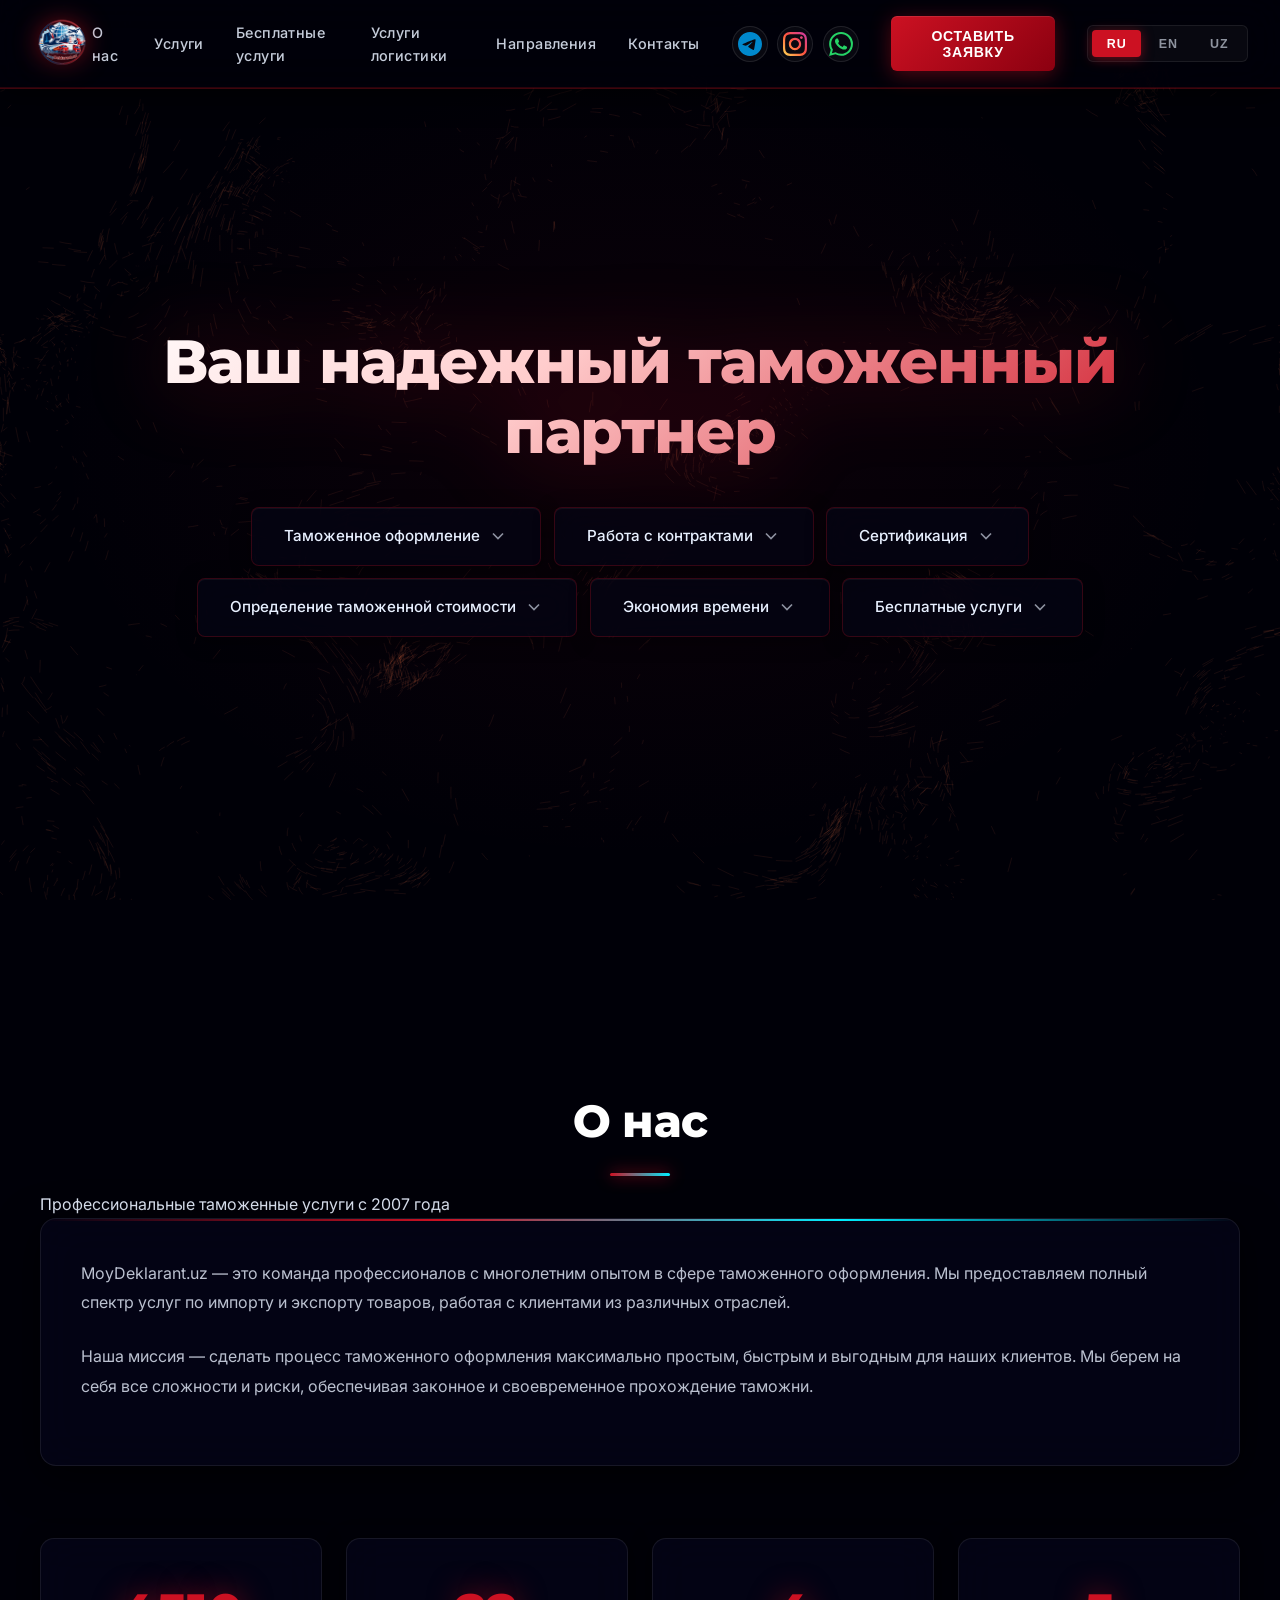
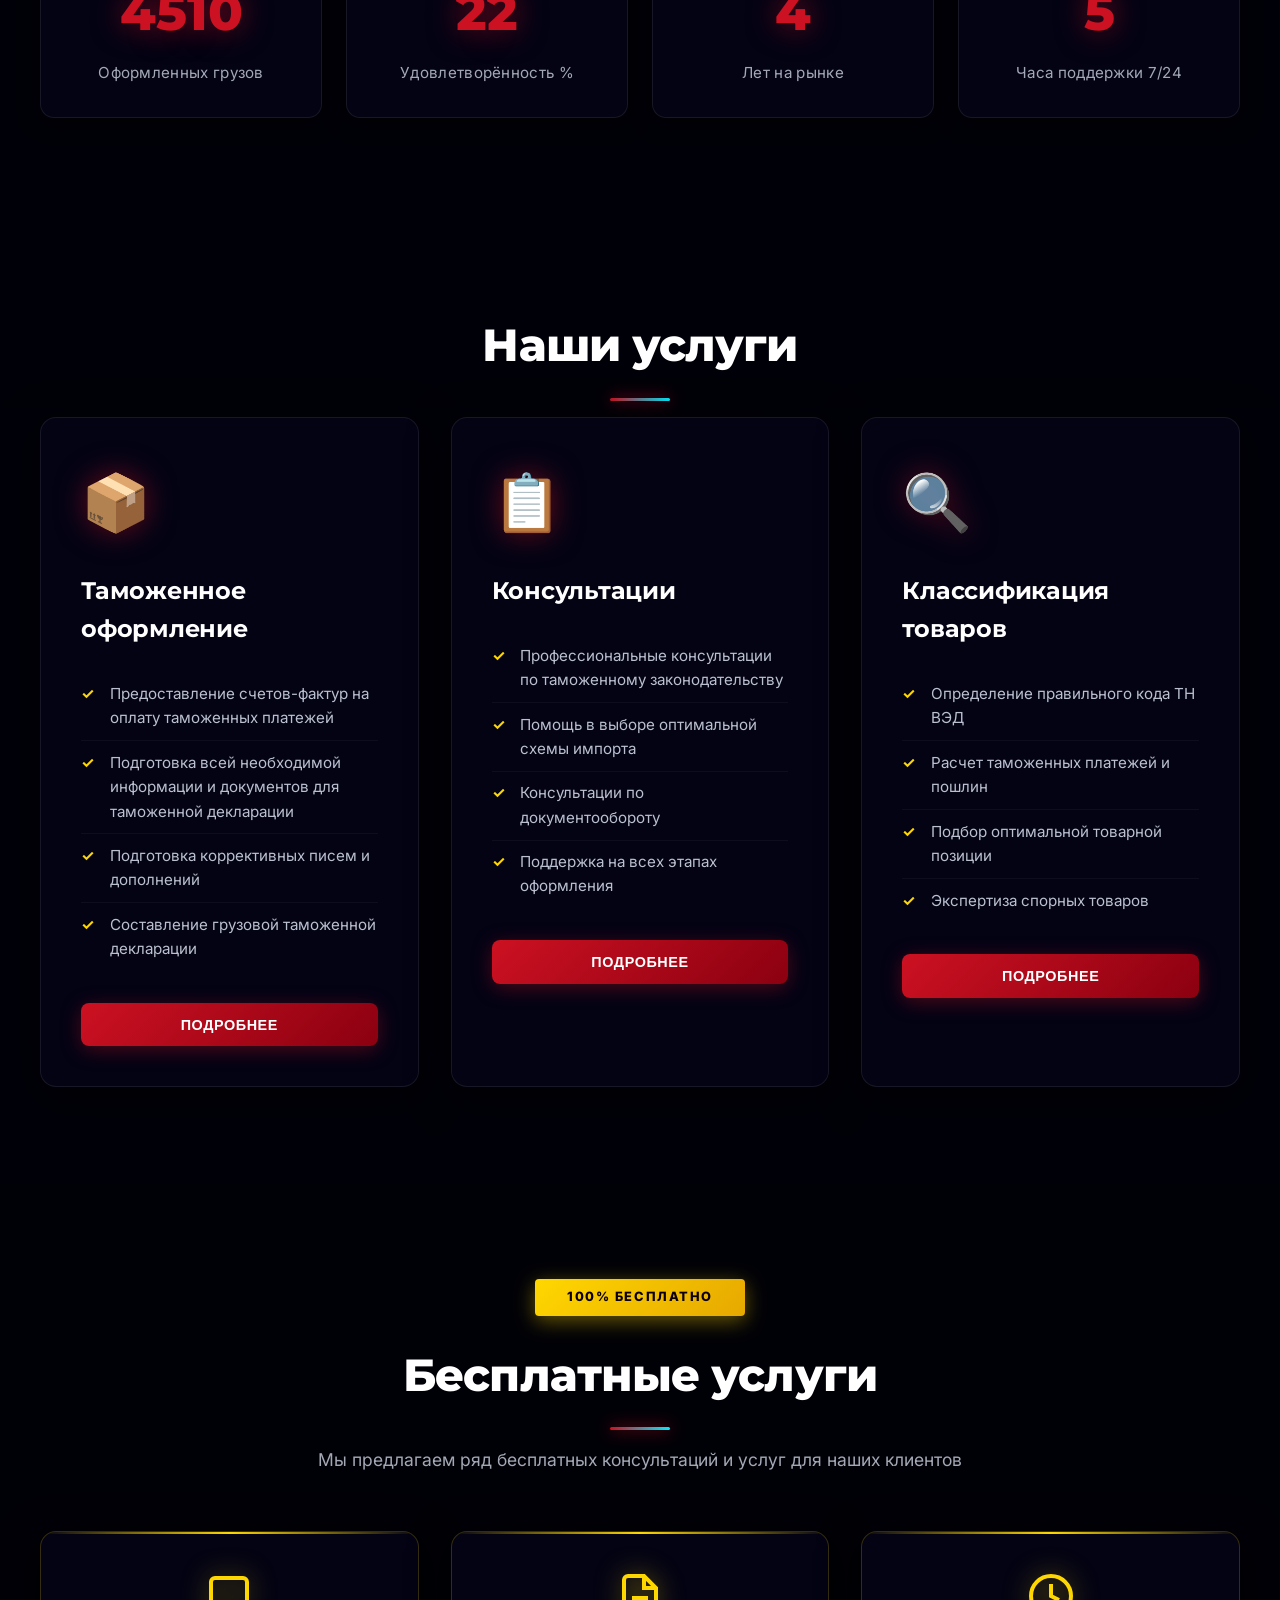
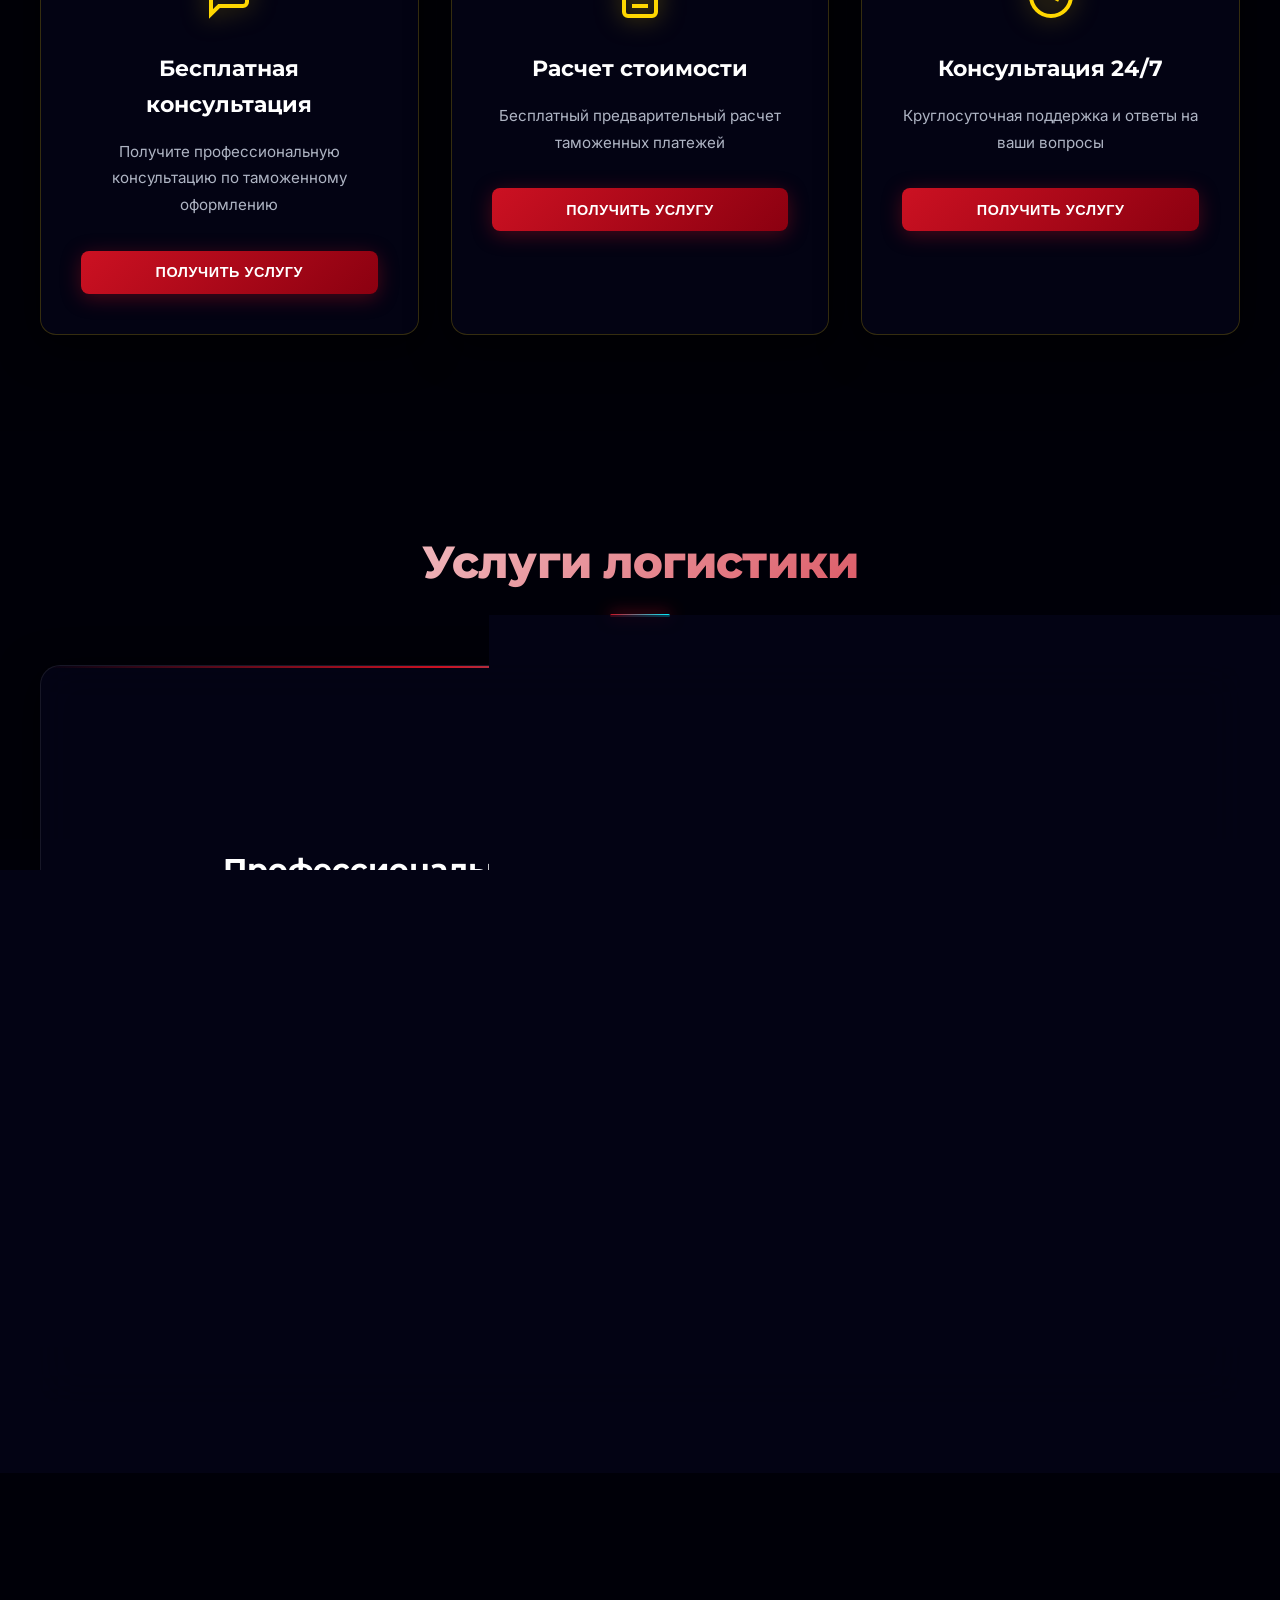
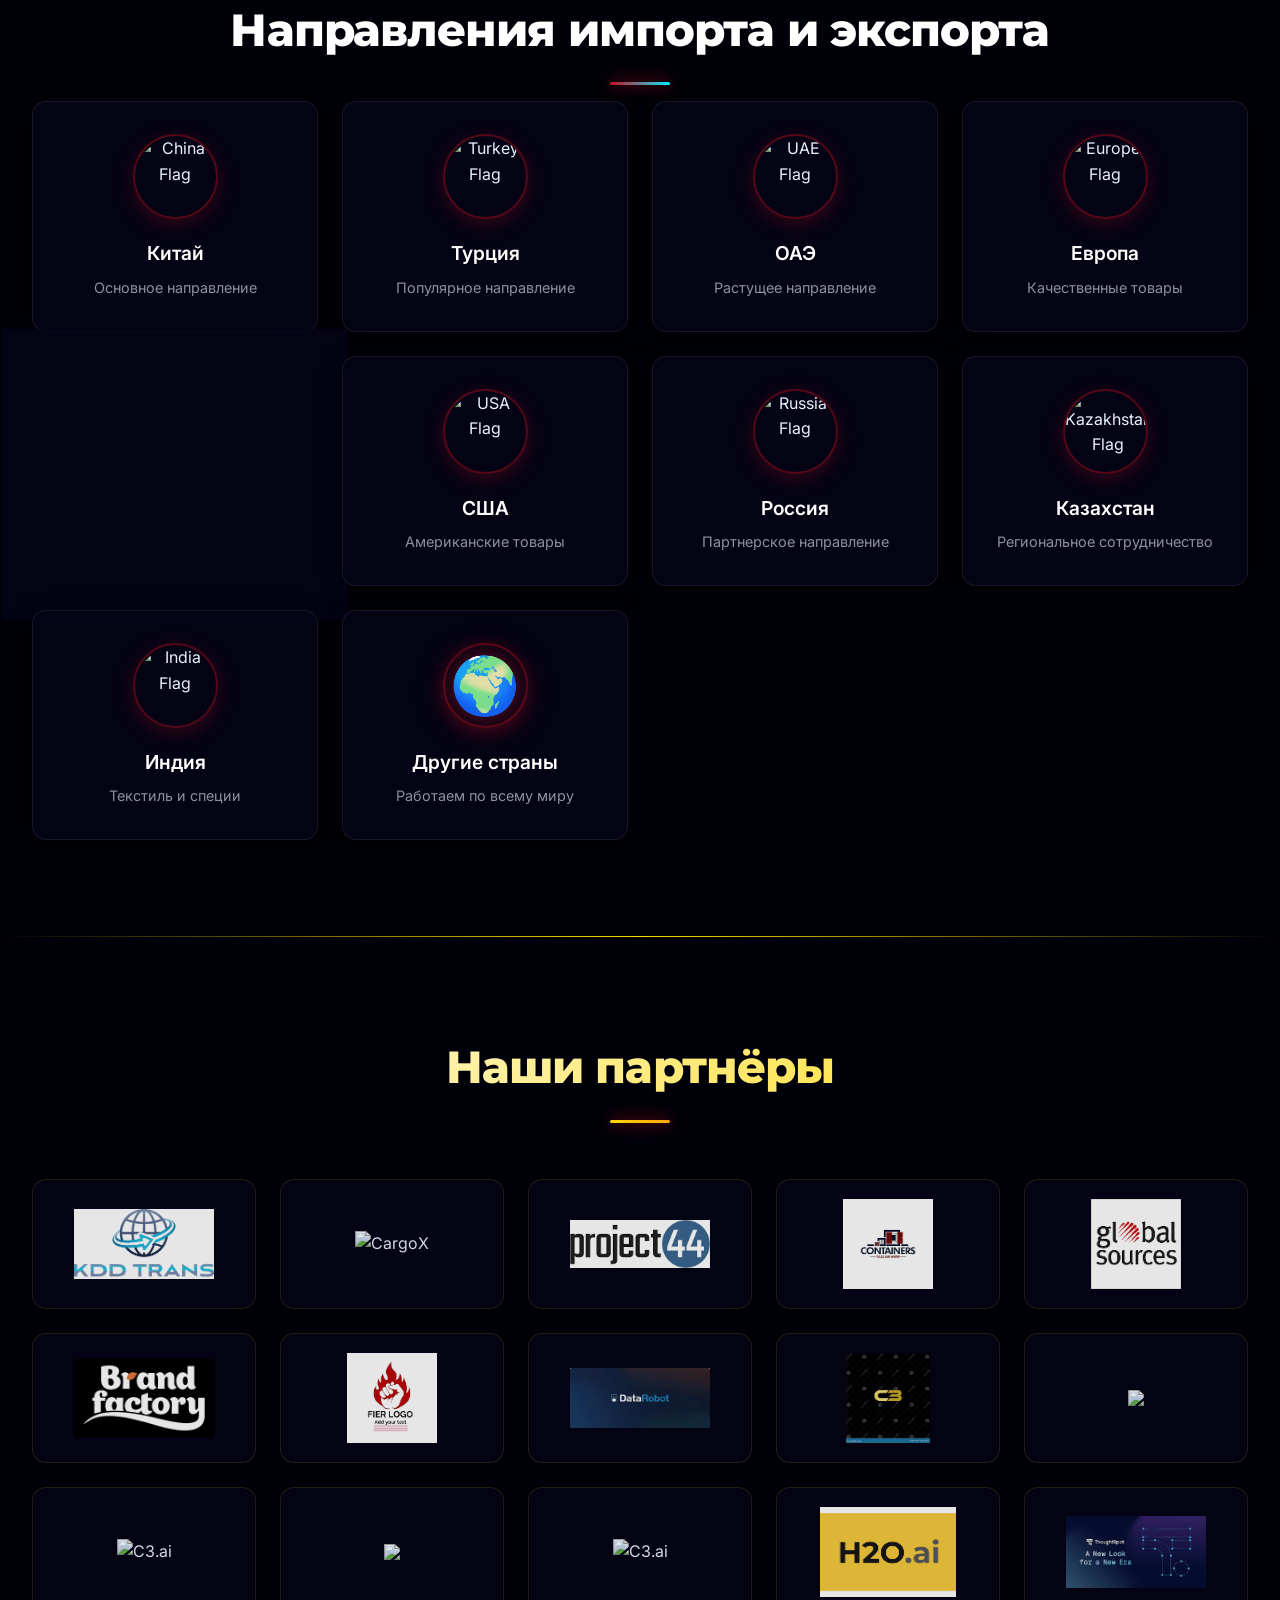
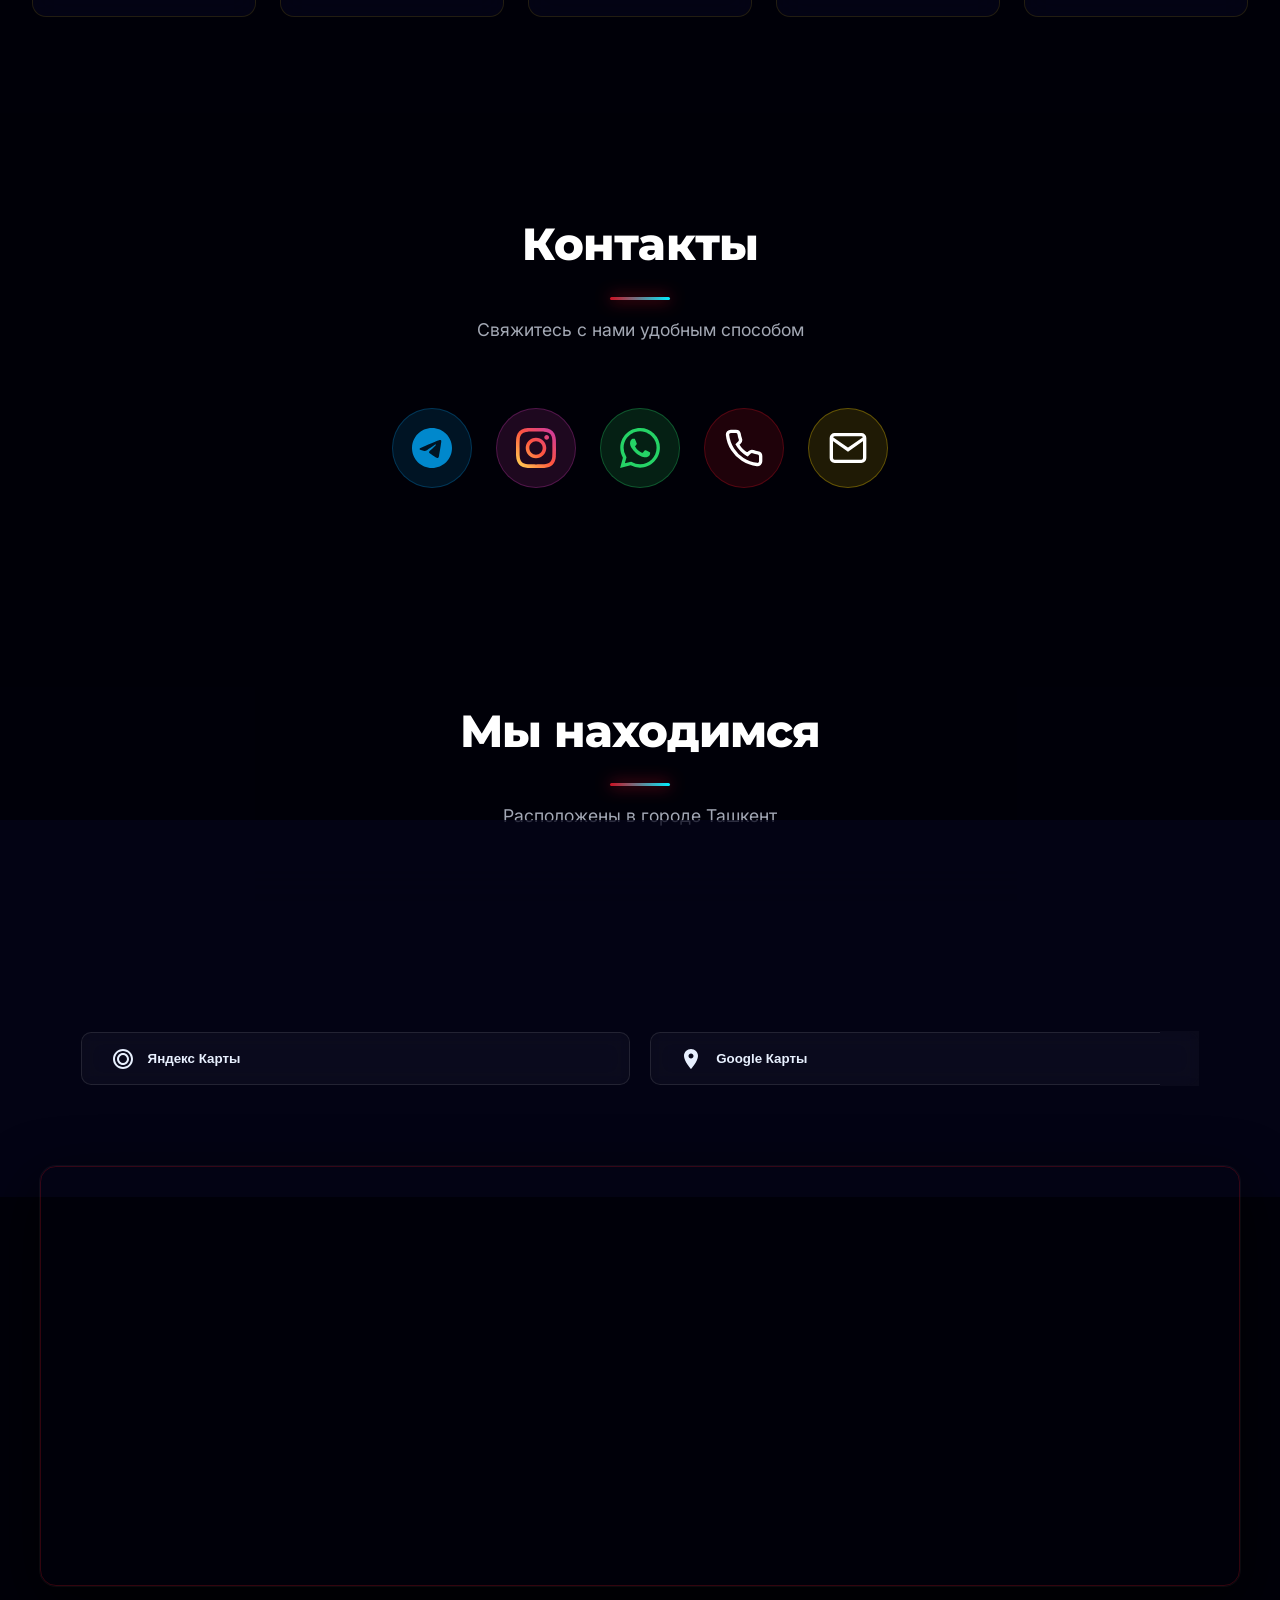
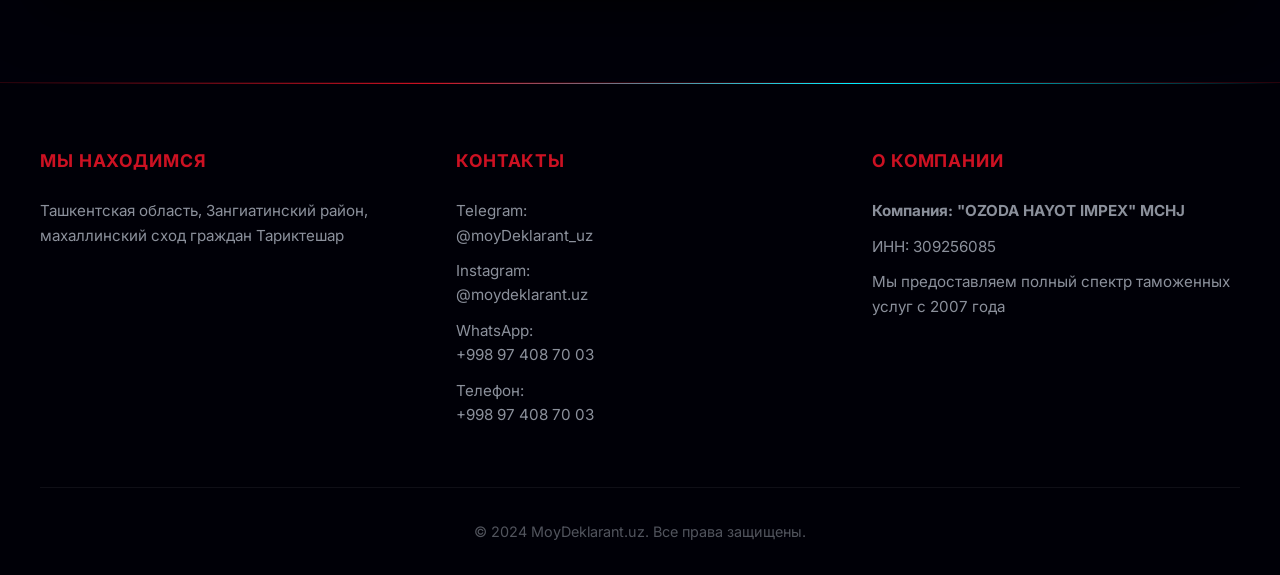
==== commit e2df6889: "Update index.html" ====
--- a/index.html
+++ b/index.html
@@ -1,759 +1,3 @@
-<!DOCTYPE html>
-<html lang="ru">
-<head>
-    <title>Moy Deklarant — Услуги декларанта в Узбекистане</title>
-    <meta name="description" content="Профессиональная помощь в растаможке авто и оформлении грузов в Узбекистане. Быстро, надежно, доступно. Звоните!">
-    <meta name="keywords" content="декларант, Узбекистан, растаможка, таможенное оформление, Ташкент">
-    <meta charset="UTF-8">
-    <meta name="viewport" content="width=device-width, initial-scale=1.0">
-    
-    <!-- Favicon -->
-    <link rel="icon" type="image/png" sizes="32x32" href="logo.png">
-    <link rel="icon" type="image/png" sizes="16x16" href="logo.png">
-    <link rel="shortcut icon" href="logo.png">
-    <link rel="apple-touch-icon" sizes="180x180" href="logo.png">
-    
-    <!-- Google Fonts -->
-    <link href="https://fonts.googleapis.com/css2?family=Inter:wght@300;400;500;600;700;800&family=Montserrat:wght@400;500;600;700;800&display=swap" rel="stylesheet">
-    
-    <!-- CSS -->
-    <link rel="stylesheet" href="styles.css">
-</head>
-<body>
-    <!-- Scroll Progress Bar -->
-    <canvas id="particle-canvas"></canvas>
-    <div id="scroll-progress"></div>
-
-    <header>
-        <a href="#" class="logo">
-            <img src="logo.png" alt="MoyDeklarant.uz" class="logo-image">
-        </a>
-        
-        <button class="mobile-menu-toggle" id="mobileMenuToggle">
-            <span></span>
-            <span></span>
-            <span></span>
-        </button>
-        
-        <nav id="mainNav">
-            <a href="#about" class="lang-text" data-ru="О нас" data-en="About Us" data-uz="Biz haqimizda">Biz haqimizda</a>
-            <a href="#services" class="lang-text" data-ru="Услуги" data-en="Services" data-uz="Xizmatlar">Xizmatlar</a>
-            <a href="#free-services" class="lang-text" data-ru="Бесплатные услуги" data-en="Free Services" data-uz="Bepul xizmatlar">Bepul xizmatlar</a>
-            <a href="#logistics" class="lang-text" data-ru="Услуги логистики" data-en="Logistics Services" data-uz="Logistika xizmatlari">Услуги логистики</a>
-            <a href="#directions" class="lang-text" data-ru="Направления" data-en="Directions" data-uz="Yo'nalishlar">Yo'nalishlar</a>
-            <a href="#contacts" class="lang-text" data-ru="Контакты" data-en="Contacts" data-uz="Kontaktlar">Kontaktlar</a>
-            
-            <div class="social-icons">
-                <a href="https://t.me/umid70_03" target="_blank" aria-label="Telegram">
-                    <svg width="24" height="24" viewBox="0 0 24 24" fill="#0088cc">
-                        <path d="M12 0C5.373 0 0 5.373 0 12s5.373 12 12 12 12-5.373 12-12S18.627 0 12 0zm5.562 8.161c-.18 1.897-.962 6.502-1.359 8.627-.168.9-.5 1.201-.82 1.23-.697.064-1.226-.461-1.901-.903-1.056-.693-1.653-1.124-2.678-1.8-1.185-.781-.417-1.21.258-1.91.177-.184 3.247-2.977 3.307-3.23.007-.032.014-.15-.056-.212s-.174-.041-.249-.024c-.106.024-1.793 1.14-5.061 3.345-.479.33-.913.49-1.302.48-.428-.008-1.252-.241-1.865-.44-.752-.244-1.349-.374-1.297-.789.027-.216.325-.437.893-.663 3.498-1.524 5.83-2.529 6.998-3.014 3.332-1.386 4.025-1.627 4.476-1.635.099-.002.321.023.465.14.121.099.155.232.171.326.016.093.036.306.02.472z"/>
-                    </svg>
-                </a>
-                <a href="https://www.instagram.com/s.u.j_?igsh=MTFnemZndHJxZmZ6aQ==" target="_blank" aria-label="Instagram">
-                    <svg width="24" height="24" viewBox="0 0 24 24" fill="url(#instagram-gradient)">
-                        <defs>
-                            <linearGradient id="instagram-gradient" x1="0%" y1="100%" x2="100%" y2="0%">
-                                <stop offset="0%" style="stop-color:#FFDD55" />
-                                <stop offset="50%" style="stop-color:#FF543E" />
-                                <stop offset="100%" style="stop-color:#C837AB" />
-                            </linearGradient>
-                        </defs>
-                        <path d="M12 2.163c3.204 0 3.584.012 4.85.07 3.252.148 4.771 1.691 4.919 4.919.058 1.265.069 1.645.069 4.849 0 3.205-.012 3.584-.069 4.849-.149 3.225-1.664 4.771-4.919 4.919-1.266.058-1.644.07-4.85.07-3.204 0-3.584-.012-4.849-.07-3.26-.149-4.771-1.699-4.919-4.92-.058-1.265-.07-1.644-.07-4.849 0-3.204.013-3.583.07-4.849.149-3.227 1.664-4.771 4.919-4.919 1.266-.057 1.645-.069 4.849-.069zm0-2.163c-3.259 0-3.667.014-4.947.072-4.358.2-6.78 2.618-6.98 6.98-.059 1.281-.073 1.689-.073 4.948 0 3.259.014 3.668.072 4.948.2 4.358 2.618 6.78 6.98 6.98 1.281.058 1.689.072 4.948.072 3.259 0 3.668-.014 4.948-.072 4.354-.2 6.782-2.618 6.979-6.98.059-1.28.073-1.689.073-4.948 0-3.259-.014-3.667-.072-4.947-.196-4.354-2.617-6.78-6.979-6.98-1.281-.059-1.69-.073-4.949-.073zm0 5.838c-3.403 0-6.162 2.759-6.162 6.162s2.759 6.163 6.162 6.163 6.162-2.759 6.162-6.163c0-3.403-2.759-6.162-6.162-6.162zm0 10.162c-2.209 0-4-1.79-4-4 0-2.209 1.791-4 4-4s4 1.791 4 4c0 2.21-1.791 4-4 4zm6.406-11.845c-.796 0-1.441.645-1.441 1.44s.645 1.44 1.441 1.44c.795 0 1.439-.645 1.439-1.44s-.644-1.44-1.439-1.44z"/>
-                    </svg>
-                </a>
-                <a href="https://wa.me/@RS_Pov" target="_blank" aria-label="WhatsApp">
-                    <svg width="24" height="24" viewBox="0 0 24 24" fill="#25D366">
-                        <path d="M17.472 14.382c-.297-.149-1.758-.867-2.03-.967-.273-.099-.471-.148-.67.15-.197.297-.767.966-.94 1.164-.173.199-.347.223-.644.075-.297-.15-1.255-.463-2.39-1.475-.883-.788-1.48-1.761-1.653-2.059-.173-.297-.018-.458.13-.606.134-.133.298-.347.446-.52.149-.174.198-.298.298-.497.099-.198.05-.371-.025-.52-.075-.149-.669-1.612-.916-2.207-.242-.579-.487-.5-.669-.51-.173-.008-.371-.01-.57-.01-.198 0-.52.074-.792.372-.272.297-1.04 1.016-1.04 2.479 0 1.462 1.065 2.875 1.213 3.074.149.198 2.096 3.2 5.077 4.487.709.306 1.262.489 1.694.625.712.227 1.36.195 1.871.118.571-.085 1.758-.719 2.006-1.413.248-.694.248-1.289.173-1.413-.074-.124-.272-.198-.57-.347m-5.421 7.403h-.004a9.87 9.87 0 01-5.031-1.378l-.361-.214-3.741.982.998-3.648-.235-.374a9.86 9.86 0 01-1.51-5.26c.001-5.45 4.436-9.884 9.888-9.884 2.64 0 5.122 1.03 6.988 2.898a9.825 9.825 0 012.893 6.994c-.003 5.45-4.437 9.884-9.885 9.884m8.413-18.297A11.815 11.815 0 0012.05 0C5.495 0 .16 5.335.157 11.892c0 2.096.547 4.142 1.588 5.945L.057 24l6.305-1.654a11.882 11.882 0 005.683 1.448h.005c6.554 0 11.89-5.335 11.893-11.893a11.821 11.821 0 00-3.48-8.413z"/>
-                    </svg>
-                </a>
-                <a href="https://weixin.qq.com/" target="_blank" aria-label="WeChat">
-                    <svg width="24" height="24" viewBox="0 0 24 24" fill="#09B83E">
-                        <path d="M8.691 2.188C3.891 2.188 0 5.476 0 9.53c0 2.212 1.17 4.203 3.002 5.55a.59.59 0 0 1 .213.665l-.39 1.48c-.019.07-.048.141-.048.213 0 .163.13.295.29.295a.326.326 0 0 0 .167-.054l1.903-1.114a.864.864 0 0 1 .717-.098 10.16 10.16 0 0 0 2.837.403c.276 0 .543-.027.811-.05-.857-2.578.157-4.972 2.733-6.518 1.49-.894 3.253-1.358 5.073-1.358l.235.01c-.311-3.641-3.744-6.756-8.852-6.756zm-2.488 3.93a1.114 1.114 0 1 1 0 2.227 1.114 1.114 0 0 1 0-2.227zm5.876 0a1.114 1.114 0 1 1 0 2.227 1.114 1.114 0 0 1 0-2.227zM23.999 13.81c0-3.506-3.415-6.351-7.631-6.351-4.215 0-7.631 2.845-7.631 6.351s3.416 6.351 7.631 6.351a8.74 8.74 0 0 0 2.462-.35.77.77 0 0 1 .617.083l1.652.967a.281.281 0 0 0 .145.047c.143 0 .252-.121.252-.258 0-.062-.026-.122-.042-.186l-.339-1.288a.514.514 0 0 1 .184-.577c1.596-1.17 2.7-2.925 2.7-4.789zm-9.901-1.31a.96.96 0 0 1-.96-.96.96.96 0 0 1 .96-.959.96.96 0 0 1 .959.959.96.96 0 0 1-.959.96zm4.432 0a.96.96 0 0 1-.96-.96.96.96 0 0 1 .96-.959.96.96 0 0 1 .959.959.96.96 0 0 1-.959.96z"/>
-                    </svg>
-                </a>
-            </div>
-            
-            <button class="btn-primary lang-text" onclick="openModal()" data-ru="Оставить заявку" data-en="Leave a Request" data-uz="So'rov qoldirish">So'rov qoldirish</button>
-            
-            <div class="lang-switcher">
-                <button class="lang-btn active" data-lang="ru">RU</button>
-                <button class="lang-btn" data-lang="en">EN</button>
-                <button class="lang-btn" data-lang="uz">UZ</button>
-            </div>
-        </nav>
-    </header>
-
-    <section class="hero">
-            <div class="space-veil"></div>
-            <div class="space-stars" aria-hidden="true">
-                <div class="space-star" style="left:10%;top:20%;animation-delay:0s"></div>
-                <div class="space-star" style="left:30%;top:40%;animation-delay:0.6s"></div>
-                <div class="space-star" style="left:60%;top:15%;animation-delay:1.2s"></div>
-                <div class="space-star" style="left:80%;top:70%;animation-delay:0.9s"></div>
-            </div>
-            <div class="comet" style="top:15%; left:-10%; animation-delay:2s;"></div>
-        <div class="animated-bg">
-            <div class="floating-particles"></div>
-        </div>
-        
-        <div class="hero-content">
-            <h1 class="animate-on-scroll fade-in-up lang-text" data-ru="Ваш надежный таможенный партнер" data-en="Your Reliable Customs Partner" data-uz="Sizning ishonchli bojxona hamkoringiz">Sizning ishonchli<br>bojxona hamkoringiz</h1>
-            
-            <ul class="hero-list">
-                <li class="animate-on-scroll fade-in-left expandable-item" style="animation-delay: 0.2s;" data-expand="customs">
-                    <span class="lang-text" data-ru="Таможенное оформление" data-en="Customs Clearance" data-uz="Bojxona rasmiylashtiruvi">Bojxona rasmiylashtiruvi</span>
-                    <svg class="expand-icon" width="20" height="20" viewBox="0 0 24 24" fill="none" stroke="currentColor" stroke-width="2">
-                        <polyline points="6 9 12 15 18 9"></polyline>
-                    </svg>
-                </li>
-                <li class="animate-on-scroll fade-in-left expandable-item" style="animation-delay: 0.3s;" data-expand="contracts">
-                    <span class="lang-text" data-ru="Работа с контрактами" data-en="Contract Work" data-uz="Shartnomalar bilan ishlash">Shartnomalar bilan ishlash</span>
-                    <svg class="expand-icon" width="20" height="20" viewBox="0 0 24 24" fill="none" stroke="currentColor" stroke-width="2">
-                        <polyline points="6 9 12 15 18 9"></polyline>
-                    </svg>
-                </li>
-                <li class="animate-on-scroll fade-in-left expandable-item" style="animation-delay: 0.4s;" data-expand="certification">
-                    <span class="lang-text" data-ru="Сертификация" data-en="Certification" data-uz="Sertifikatlash">Sertifikatlash</span>
-                    <svg class="expand-icon" width="20" height="20" viewBox="0 0 24 24" fill="none" stroke="currentColor" stroke-width="2">
-                        <polyline points="6 9 12 15 18 9"></polyline>
-                    </svg>
-                </li>
-                <li class="animate-on-scroll fade-in-left expandable-item" style="animation-delay: 0.5s;" data-expand="valuation">
-                    <span class="lang-text" data-ru="Определение таможенной стоимости" data-en="Customs Value Determination" data-uz="Bojxona qiymatini aniqlash">Bojxona qiymatini aniqlash</span>
-                    <svg class="expand-icon" width="20" height="20" viewBox="0 0 24 24" fill="none" stroke="currentColor" stroke-width="2">
-                        <polyline points="6 9 12 15 18 9"></polyline>
-                    </svg>
-                </li>
-                <li class="animate-on-scroll fade-in-left expandable-item" style="animation-delay: 0.6s;" data-expand="timesaving">
-                    <span class="lang-text" data-ru="Экономия времени" data-en="Time Saving" data-uz="Vaqt tejash">Vaqt tejash</span>
-                    <svg class="expand-icon" width="20" height="20" viewBox="0 0 24 24" fill="none" stroke="currentColor" stroke-width="2">
-                        <polyline points="6 9 12 15 18 9"></polyline>
-                    </svg>
-                </li>
-            </ul>
-        </div>
-    </section>
-
-    <!-- Expandable Content Sections -->
-    <div class="expand-content" id="expand-customs">
-        <div class="expand-inner">
-            <h3 class="lang-text" data-ru="Таможенное оформление" data-en="Customs Clearance" data-uz="Bojxona rasmiylashtiruvi">Bojxona rasmiylashtiruvi</h3>
-            <p class="lang-text" data-ru="Таможенное оформление — это установленная государством процедура, при которой товары и транспортные средства законно пересекают границу." data-en="Customs clearance is a state-established procedure in which goods and vehicles legally cross the border." data-uz="Bojxona rasmiylashtiruvi — bu davlat tomonidan belgilangan tartib bo'lib, unda tovarlar va transport vositalari qonuniy ravishda chegarani kesib o'tadi.">Bojxona rasmiylashtiruvi — bu davlat tomonidan belgilangan tartib bo'lib, unda tovarlar va transport vositalari qonuniy ravishda chegarani kesib o'tadi.</p>
-            <ul>
-                <li class="lang-text" data-ru="подаются документы (декларация, счета, сертификаты);" data-en="documents are submitted (declaration, invoices, certificates);" data-uz="hujjatlar taqdim etiladi (deklaratsiya, hisob-fakturalar, sertifikatlar);">hujjatlar taqdim etiladi (deklaratsiya, hisob-fakturalar, sertifikatlar);</li>
-                <li class="lang-text" data-ru="уплачиваются таможенные пошлины, налоги и сборы;" data-en="customs duties, taxes and fees are paid;" data-uz="bojxona to'lovlari, soliqlar va yig'imlar to'lanadi;">bojxona to'lovlari, soliqlar va yig'imlar to'lanadi;</li>
-                <li class="lang-text" data-ru="проводится контроль (документальный, иногда физический);" data-en="control is carried out (documentary, sometimes physical);" data-uz="nazorat amalga oshiriladi (hujjatli, ba'zan jismoniy);">nazorat amalga oshiriladi (hujjatli, ba'zan jismoniy);</li>
-                <li class="lang-text" data-ru="товар получает разрешение на ввоз или вывоз." data-en="goods receive permission for import or export." data-uz="tovar import yoki eksport uchun ruxsat oladi;">tovar import yoki eksport uchun ruxsat oladi.</li>
-            </ul>
-            <button class="btn-get-service lang-text" onclick="openModal()" data-ru="Получить услугу" data-en="Get Service" data-uz="Xizmat olish">Xizmat olish</button>
-        </div>
-    </div>
-
-    <div class="expand-content" id="expand-contracts">
-        <div class="expand-inner">
-            <h3 class="lang-text" data-ru="Работа с контрактами" data-en="Contract Work" data-uz="Shartnomalar bilan ishlash">Shartnomalar bilan ishlash</h3>
-            <p class="lang-text" data-ru="Работа с контрактами в таможенной сфере — это оформление и контроль внешнеэкономических договоров, по которым товары пересекают границу." data-en="Working with contracts in the customs sphere is the registration and control of foreign economic contracts under which goods cross the border." data-uz="Bojxona sohasida shartnomalar bilan ishlash — bu tovarlar chegarani kesib o'tadigan tashqi iqtisodiy shartnomalarni rasmiylashtirish va nazorat qilish.">Bojxona sohasida shartnomalar bilan ishlash — bu tovarlar chegarani kesib o'tadigan tashqi iqtisodiy shartnomalarni rasmiylashtirish va nazorat qilish.</p>
-            <ul>
-                <li class="lang-text" data-ru="проверка внешнеторгового контракта (стороны, предмет, условия поставки);" data-en="verification of foreign trade contract (parties, subject, delivery terms);" data-uz="tashqi savdo shartnomasini tekshirish (tomonlar, mavzu, yetkazib berish shartlari);">tashqi savdo shartnomasini tekshirish (tomonlar, mavzu, yetkazib berish shartlari);</li>
-                <li class="lang-text" data-ru="контроль цен, валюты платежа и условий Incoterms;" data-en="control of prices, payment currency and Incoterms;" data-uz="narxlar, to'lov valyutasi va Incoterms shartlarini nazorat qilish;">narxlar, to'lov valyutasi va Incoterms shartlarini nazorat qilish;</li>
-                <li class="lang-text" data-ru="подготовка контрактных данных для таможенной декларации;" data-en="preparation of contractual data for customs declaration;" data-uz="bojxona deklaratsiyasi uchun shartnoma ma'lumotlarini tayyorlash;">bojxona deklaratsiyasi uchun shartnoma ma'lumotlarini tayyorlash;</li>
-                <li class="lang-text" data-ru="соблюдение требований таможенного и валютного законодательства;" data-en="compliance with customs and currency legislation;" data-uz="bojxona va valyuta qonunchiligiga rioya qilish;">bojxona va valyuta qonunchiligiga rioya qilish;</li>
-                <li class="lang-text" data-ru="сопровождение изменений и дополнений к контракту." data-en="support of changes and additions to the contract." data-uz="shartnomaga o'zgartirishlar va qo'shimchalarni qo'llab-quvvatlash;">shartnomaga o'zgartirishlar va qo'shimchalarni qo'llab-quvvatlash.</li>
-            </ul>
-            <button class="btn-get-service lang-text" onclick="openModal()" data-ru="Получить услугу" data-en="Get Service" data-uz="Xizmat olish">Xizmat olish</button>
-        </div>
-    </div>
-
-    <div class="expand-content" id="expand-certification">
-        <div class="expand-inner">
-            <h3 class="lang-text" data-ru="Сертификация" data-en="Certification" data-uz="Sertifikatlash">Sertifikatlash</h3>
-            <p class="lang-text" data-ru="Сертификация — это подтверждение того, что ввозимые или вывозимые товары соответствуют требованиям безопасности и стандартам страны ввоза." data-en="Certification is confirmation that imported or exported goods comply with safety requirements and standards of the importing country." data-uz="Sertifikatlash — bu import yoki eksport qilinadigan tovarlar xavfsizlik talablari va import qiluvchi mamlakat standartlariga mos kelishini tasdiqlash.">Sertifikatlash — bu import yoki eksport qilinadigan tovarlar xavfsizlik talablari va import qiluvchi mamlakat standartlariga mos kelishini tasdiqlash.</p>
-            <ul>
-                <li class="lang-text" data-ru="требуется для отдельных видов товаров;" data-en="required for certain types of goods;" data-uz="ma'lum turdagi tovarlar uchun talab qilinadi;">ma'lum turdagi tovarlar uchun talab qilinadi;</li>
-                <li class="lang-text" data-ru="подтверждает качество, безопасность и соответствие нормам;" data-en="confirms quality, safety and compliance with standards;" data-uz="sifat, xavfsizlik va standartlarga muvofiqlikni tasdiqlaydi;">sifat, xavfsizlik va standartlarga muvofiqlikni tasdiqlaydi;</li>
-                <li class="lang-text" data-ru="оформляется в виде сертификата или декларации соответствия;" data-en="issued as a certificate or declaration of conformity;" data-uz="sertifikat yoki muvofiqlik deklaratsiyasi shaklida chiqariladi;">sertifikat yoki muvofiqlik deklaratsiyasi shaklida chiqariladi;</li>
-                <li class="lang-text" data-ru="предоставляется при таможенном оформлении;" data-en="provided during customs clearance;" data-uz="bojxona rasmiylashtiruvi paytida taqdim etiladi;">bojxona rasmiylashtiruvi paytida taqdim etiladi;</li>
-                <li class="lang-text" data-ru="без сертификации товар могут не выпустить." data-en="without certification, goods may not be released." data-uz="sertifikatlashtirmasdan tovarlar chiqarilmasligi mumkin;">sertifikatlashtirmasdan tovarlar chiqarilmasligi mumkin.</li>
-            </ul>
-            <button class="btn-get-service lang-text" onclick="openModal()" data-ru="Получить услугу" data-en="Get Service" data-uz="Xizmat olish">Xizmat olish</button>
-        </div>
-    </div>
-
-    <div class="expand-content" id="expand-valuation">
-        <div class="expand-inner">
-            <h3 class="lang-text" data-ru="Определение таможенной стоимости" data-en="Customs Value Determination" data-uz="Bojxona qiymatini aniqlash">Bojxona qiymatini aniqlash</h3>
-            <p class="lang-text" data-ru="Определение таможенной стоимости — ключевой этап таможенного оформления, от которого напрямую зависят сумма таможенных платежей и скорость выпуска товара." data-en="Determination of customs value is a key stage of customs clearance, on which the amount of customs payments and the speed of goods release directly depend." data-uz="Bojxona qiymatini aniqlash — bu bojxona rasmiylashtiruvi asosiy bosqichi bo'lib, undan bojxona to'lovlari miqdori va tovarlarni chiqarish tezligi bevosita bog'liq.">Bojxona qiymatini aniqlash — bu bojxona rasmiylashtiruvi asosiy bosqichi bo'lib, undan bojxona to'lovlari miqdori va tovarlarni chiqarish tezligi bevosita bog'liq.</p>
-            <p class="lang-text" data-ru="Мы профессионально рассчитываем таможенную стоимость в строгом соответствии с таможенным законодательством и международными правилами." data-en="We professionally calculate the customs value in strict accordance with customs legislation and international rules." data-uz="Biz bojxona qiymatini bojxona qonunchiligi va xalqaro qoidalarga qat'iy rioya qilgan holda professional tarzda hisoblaymiz.">Biz bojxona qiymatini bojxona qonunchiligi va xalqaro qoidalarga qat'iy rioya qilgan holda professional tarzda hisoblaymiz.</p>
-            <p><strong class="lang-text" data-ru="В рамках бесплатных услуг:" data-en="As part of free services:" data-uz="Bepul xizmatlar doirasida:">Bepul xizmatlar doirasida:</strong></p>
-            <ul>
-                <li class="lang-text" data-ru="анализ внешнеторгового контракта и сопроводительных документов;" data-en="analysis of foreign trade contract and accompanying documents;" data-uz="tashqi savdo shartnomasi va ilova hujjatlarini tahlil qilish;">tashqi savdo shartnomasi va ilova hujjatlarini tahlil qilish;</li>
-                <li class="lang-text" data-ru="корректное определение метода таможенной оценки;" data-en="correct determination of customs valuation method;" data-uz="bojxona baholash usulini to'g'ri aniqlash;">bojxona baholash usulini to'g'ri aniqlash;</li>
-                <li class="lang-text" data-ru="расчёт таможенной стоимости без рисков занижения или доначислений;" data-en="calculation of customs value without risks of undervaluation or additional charges;" data-uz="qiymatni pasaytirish yoki qo'shimcha to'lovlar xavfi bo'lmagan holda bojxona qiymatini hisoblash;">qiymatni pasaytirish yoki qo'shimcha to'lovlar xavfi bo'lmagan holda bojxona qiymatini hisoblash;</li>
-                <li class="lang-text" data-ru="подготовка и обоснование данных для таможенной декларации;" data-en="preparation and justification of data for customs declaration;" data-uz="bojxona deklaratsiyasi uchun ma'lumotlarni tayyorlash va asoslash;">bojxona deklaratsiyasi uchun ma'lumotlarni tayyorlash va asoslash;</li>
-                <li class="lang-text" data-ru="сопровождение при запросах и проверках таможенных органов." data-en="support during requests and inspections by customs authorities." data-uz="bojxona organlari tomonidan so'rovlar va tekshiruvlar paytida yordam berish;">bojxona organlari tomonidan so'rovlar va tekshiruvlar paytida yordam berish.</li>
-            </ul>
-            <button class="btn-get-service lang-text" onclick="openModal()" data-ru="Получить услугу" data-en="Get Service" data-uz="Xizmat olish">Xizmat olish</button>
-        </div>
-    </div>
-
-    <div class="expand-content" id="expand-timesaving">
-        <div class="expand-inner">
-            <h3 class="lang-text" data-ru="Экономия времени" data-en="Time Saving" data-uz="Vaqt tejash">Vaqt tejash</h3>
-            <p class="lang-text" data-ru="Экономия времени без компромиссов." data-en="Time saving without compromises." data-uz="Murosasiz vaqt tejash.">Murosasiz vaqt tejash.</p>
-            <p class="lang-text" data-ru="Мы берём на себя полное таможенное оформление вашего товара и подготовку декларации в течение одного рабочего дня." data-en="We take full customs clearance of your goods and preparation of the declaration within one working day." data-uz="Biz sizning tovaringizni to'liq bojxona rasmiylashtiruvi va deklaratsiyani bir ish kuni ichida tayyorlashni o'z zimmamizga olamiz.">Biz sizning tovaringizni to'liq bojxona rasmiylashtiruvi va deklaratsiyani bir ish kuni ichida tayyorlashni o'z zimmamizga olamiz.</p>
-            <p class="lang-text" data-ru="Без лишних вопросов, скрытых расходов и рисков." data-en="Without unnecessary questions, hidden costs and risks." data-uz="Keraksiz savollar, yashirin xarajatlar va xavflar siz.">Keraksiz savollar, yashirin xarajatlar va xavflar siz.</p>
-            <p class="lang-text" data-ru="Только точность, профессионализм и безупречное соблюдение требований таможенного законодательства." data-en="Only accuracy, professionalism and impeccable compliance with customs legislation requirements." data-uz="Faqat aniqlik, professionallik va bojxona qonunchiligi talablariga benuqson rioya qilish.">Faqat aniqlik, professionallik va bojxona qonunchiligi talablariga benuqson rioya qilish.</p>
-            <p class="lang-text" data-ru="Надёжное оформление — основа стабильного бизнеса." data-en="Reliable registration is the basis of a stable business." data-uz="Ishonchli ro'yxatdan o'tkazish — barqaror biznesning asosi.">Ishonchli ro'yxatdan o'tkazish — barqaror biznesning asosi.</p>
-            <button class="btn-get-service lang-text" onclick="openModal()" data-ru="Получить услугу" data-en="Get Service" data-uz="Xizmat olish">Xizmat olish</button>
-        </div>
-    </div>
-
-    <!-- About Section -->
-    <section class="about-section" id="about">
-        <div class="about-container">
-            <h2 class="lang-text animate-on-scroll fade-in-up" data-ru="О нас" data-en="About Us" data-uz="Biz haqimizda">О нас</h2>
-            <p class="about-subtitle lang-text animate-on-scroll fade-in-up" data-ru="Профессиональные таможенные услуги с 2007 года" data-en="Professional customs services since 2007" data-uz="2007 yildan beri professional bojxona xizmatlari">Профессиональные таможенные услуги с 2007 года</p>
-            
-            <div class="about-content">
-                <div class="about-text animate-on-scroll fade-in-left">
-                    <p class="lang-text" data-ru="MoyDeklarant.uz — это команда профессионалов с многолетним опытом в сфере таможенного оформления. Мы предоставляем полный спектр услуг по импорту и экспорту товаров, работая с клиентами из различных отраслей." data-en="MoyDeklarant.uz is a team of professionals with years of experience in customs clearance. We provide a full range of import and export services, working with clients from various industries." data-uz="MoyDeklarant.uz - bu bojxona rasmiylashtiruvi sohasida ko'p yillik tajribaga ega professionallar jamoasi. Biz turli sohalardan mijozlar bilan ishlab, import va eksport bo'yicha to'liq xizmatlar spektrini taqdim etamiz.">
-                        MoyDeklarant.uz — это команда профессионалов с многолетним опытом в сфере таможенного оформления. Мы предоставляем полный спектр услуг по импорту и экспорту товаров, работая с клиентами из различных отраслей.
-                    </p>
-                    <p class="lang-text" data-ru="Наша миссия — сделать процесс таможенного оформления максимально простым, быстрым и выгодным для наших клиентов. Мы берем на себя все сложности и риски, обеспечивая законное и своевременное прохождение таможни." data-en="Our mission is to make the customs clearance process as simple, fast and profitable as possible for our clients. We take on all the complexities and risks, ensuring legal and timely customs clearance." data-uz="Bizning missiyamiz - mijozlarimiz uchun bojxona rasmiylashtiruvi jarayonini imkon qadar sodda, tez va foydali qilishdir. Biz barcha murakkabliklar va xavflarni o'z zimmamizga olamiz, qonuniy va o'z vaqtida bojxonadan o'tishni ta'minlaymiz.">
-                        Наша миссия — сделать процесс таможенного оформления максимально простым, быстрым и выгодным для наших клиентов. Мы берем на себя все сложности и риски, обеспечивая законное и своевременное прохождение таможни.
-                    </p>
-                </div>
-                
-                <div class="stats-grid">
-                    <div class="stat-item animate-on-scroll scale-in" style="animation-delay: 0.1s;">
-                        <div class="stat-number" data-target="19440">0</div>
-                        <div class="stat-label lang-text" data-ru="Оформленных грузов" data-en="Cleared Shipments" data-uz="Rasmiylashtirilgan yuklar">Оформленных грузов</div>
-                    </div>
-                    
-                    <div class="stat-item animate-on-scroll scale-in" style="animation-delay: 0.2s;">
-                        <div class="stat-number" data-target="98">0</div>
-                        <div class="stat-label lang-text" data-ru="Удовлетворённость %" data-en="Satisfaction %" data-uz="Qoniqish %">Удовлетворённость %</div>
-                    </div>
-                    
-                    <div class="stat-item animate-on-scroll scale-in" style="animation-delay: 0.3s;">
-                        <div class="stat-number" data-target="19">0</div>
-                        <div class="stat-label lang-text" data-ru="Лет на рынке" data-en="Years on Market" data-uz="Bozorda yillar">Лет на рынке</div>
-                    </div>
-                    
-                    <div class="stat-item animate-on-scroll scale-in" style="animation-delay: 0.4s;">
-                        <div class="stat-number" data-target="24">0</div>
-                        <div class="stat-label lang-text" data-ru="Часа поддержки 7/24" data-en="Hours Support 7/24" data-uz="Soat qo'llab-quvvatlash 7/24">Часа поддержки 7/24</div>
-                    </div>
-                </div>
-            </div>
-        </div>
-    </section>
-
-    <!-- Services Section -->
-    <section class="services" id="services">
-        <div class="services-container">
-            <h2 class="lang-text animate-on-scroll fade-in-up" data-ru="Наши услуги" data-en="Our Services" data-uz="Bizning xizmatlarimiz">Наши услуги</h2>
-            
-            <div class="services-grid-new">
-                <div class="service-card-new animate-on-scroll scale-in" style="animation-delay: 0.1s;">
-                    <div class="service-icon-new">📦</div>
-                    <h3 class="lang-text" data-ru="Таможенное оформление" data-en="Customs Clearance" data-uz="Bojxona rasmiylashtiruvi">Таможенное оформление</h3>
-                    <ul class="service-list">
-                        <li class="lang-text" data-ru="Предоставление счетов-фактур на оплату таможенных платежей" data-en="Providing invoices for payment of customs duties" data-uz="Bojxona to'lovlarini to'lash uchun hisob-fakturalarni taqdim etish">Предоставление счетов-фактур на оплату таможенных платежей</li>
-                        <li class="lang-text" data-ru="Подготовка всей необходимой информации и документов для таможенной декларации" data-en="Preparation of all necessary information and documents for customs declaration" data-uz="Bojxona deklaratsiyasi uchun barcha kerakli ma'lumotlar va hujjatlarni tayyorlash">Подготовка всей необходимой информации и документов для таможенной декларации</li>
-                        <li class="lang-text" data-ru="Подготовка коррективных писем и дополнений" data-en="Preparation of corrective letters and additions" data-uz="Tuzatish xatlari va qo'shimchalarni tayyorlash">Подготовка коррективных писем и дополнений</li>
-                        <li class="lang-text" data-ru="Составление грузовой таможенной декларации" data-en="Preparation of cargo customs declaration" data-uz="Yuk bojxona deklaratsiyasini tuzish">Составление грузовой таможенной декларации</li>
-                    </ul>
-                    <button class="btn-more lang-text" onclick="openModal()" data-ru="Подробнее" data-en="More Details" data-uz="Batafsil">Подробнее</button>
-                </div>
-                
-                <div class="service-card-new animate-on-scroll scale-in" style="animation-delay: 0.2s;">
-                    <div class="service-icon-new">📋</div>
-                    <h3 class="lang-text" data-ru="Консультации" data-en="Consultations" data-uz="Konsultatsiyalar">Консультации</h3>
-                    <ul class="service-list">
-                        <li class="lang-text" data-ru="Профессиональные консультации по таможенному законодательству" data-en="Professional advice on customs legislation" data-uz="Bojxona qonunchiligi bo'yicha professional maslahatlar">Профессиональные консультации по таможенному законодательству</li>
-                        <li class="lang-text" data-ru="Помощь в выборе оптимальной схемы импорта" data-en="Assistance in choosing the optimal import scheme" data-uz="Optimal import sxemasini tanlashda yordam">Помощь в выборе оптимальной схемы импорта</li>
-                        <li class="lang-text" data-ru="Консультации по документообороту" data-en="Document flow consultations" data-uz="Hujjat aylanmasi bo'yicha maslahatlar">Консультации по документообороту</li>
-                        <li class="lang-text" data-ru="Поддержка на всех этапах оформления" data-en="Support at all stages of processing" data-uz="Rasmiylashtirish barcha bosqichlarida qo'llab-quvvatlash">Поддержка на всех этапах оформления</li>
-                    </ul>
-                    <button class="btn-more lang-text" onclick="openModal()" data-ru="Подробнее" data-en="More Details" data-uz="Batafsil">Подробнее</button>
-                </div>
-                
-                <div class="service-card-new animate-on-scroll scale-in" style="animation-delay: 0.3s;">
-                    <div class="service-icon-new">🔍</div>
-                    <h3 class="lang-text" data-ru="Классификация товаров" data-en="Product Classification" data-uz="Tovarlarni tasniflash">Классификация товаров</h3>
-                    <ul class="service-list">
-                        <li class="lang-text" data-ru="Определение правильного кода ТН ВЭД" data-en="Determining the correct HS code" data-uz="To'g'ri TN VED kodini aniqlash">Определение правильного кода ТН ВЭД</li>
-                        <li class="lang-text" data-ru="Расчет таможенных платежей и пошлин" data-en="Calculation of customs duties and fees" data-uz="Bojxona to'lovlari va yig'imlarini hisoblash">Расчет таможенных платежей и пошлин</li>
-                        <li class="lang-text" data-ru="Подбор оптимальной товарной позиции" data-en="Selection of optimal commodity item" data-uz="Optimal tovar pozitsiyasini tanlash">Подбор оптимальной товарной позиции</li>
-                        <li class="lang-text" data-ru="Экспертиза спорных товаров" data-en="Examination of disputed goods" data-uz="Munozarali tovarlarni ekspertiza qilish">Экспертиза спорных товаров</li>
-                    </ul>
-                    <button class="btn-more lang-text" onclick="openModal()" data-ru="Подробнее" data-en="More Details" data-uz="Batafsil">Подробнее</button>
-                </div>
-            </div>
-        </div>
-    </section>
-
-    <!-- Free Services Section -->
-    <section class="free-services" id="free-services">
-        <div class="free-services-container">
-            <div class="free-services-header animate-on-scroll fade-in-up">
-                <div class="free-badge">
-                    <span class="lang-text" data-ru="100% БЕСПЛАТНО" data-en="100% FREE" data-uz="100% BEPUL">100% БЕСПЛАТНО</span>
-                </div>
-                <h2 class="lang-text" data-ru="Бесплатные услуги" data-en="Free Services" data-uz="Bepul xizmatlar">Бесплатные услуги</h2>
-                <p class="free-services-subtitle lang-text" data-ru="Мы предлагаем ряд бесплатных консультаций и услуг для наших клиентов" data-en="We offer a range of free consultations and services for our clients" data-uz="Biz mijozlarimiz uchun bir qator bepul maslahatlar va xizmatlarni taklif qilamiz">Мы предлагаем ряд бесплатных консультаций и услуг для наших клиентов</p>
-            </div>
-            
-            <div class="free-services-grid">
-                <div class="free-service-card animate-on-scroll scale-in" style="animation-delay: 0.1s;">
-                    <div class="free-icon">
-                        <svg width="48" height="48" viewBox="0 0 24 24" fill="none" stroke="currentColor" stroke-width="2">
-                            <path d="M21 15a2 2 0 0 1-2 2H7l-4 4V5a2 2 0 0 1 2-2h14a2 2 0 0 1 2 2z"></path>
-                        </svg>
-                    </div>
-                    <h3 class="lang-text" data-ru="Бесплатная консультация" data-en="Free Consultation" data-uz="Bepul maslahat">Бесплатная консультация</h3>
-                    <p class="lang-text" data-ru="Получите профессиональную консультацию по таможенному оформлению" data-en="Get professional advice on customs clearance" data-uz="Bojxona rasmiylashtiruvi bo'yicha professional maslahat oling">Получите профессиональную консультацию по таможенному оформлению</p>
-                    <button class="btn-get-service lang-text" onclick="openModal()" data-ru="Получить услугу" data-en="Get Service" data-uz="Xizmat olish">Получить услугу</button>
-                </div>
-                
-                <div class="free-service-card animate-on-scroll scale-in" style="animation-delay: 0.2s;">
-                    <div class="free-icon">
-                        <svg width="48" height="48" viewBox="0 0 24 24" fill="none" stroke="currentColor" stroke-width="2">
-                            <path d="M14 2H6a2 2 0 0 0-2 2v16a2 2 0 0 0 2 2h12a2 2 0 0 0 2-2V8z"></path>
-                            <polyline points="14 2 14 8 20 8"></polyline>
-                            <line x1="16" y1="13" x2="8" y2="13"></line>
-                            <line x1="16" y1="17" x2="8" y2="17"></line>
-                        </svg>
-                    </div>
-                    <h3 class="lang-text" data-ru="Расчет стоимости" data-en="Cost Calculation" data-uz="Narxni hisoblash">Расчет стоимости</h3>
-                    <p class="lang-text" data-ru="Бесплатный предварительный расчет таможенных платежей" data-en="Free preliminary calculation of customs payments" data-uz="Bojxona to'lovlarini bepul dastlabki hisoblash">Бесплатный предварительный расчет таможенных платежей</p>
-                    <button class="btn-get-service lang-text" onclick="openModal()" data-ru="Получить услугу" data-en="Get Service" data-uz="Xizmat olish">Получить услугу</button>
-                </div>
-                
-                <div class="free-service-card animate-on-scroll scale-in" style="animation-delay: 0.3s;">
-                    <div class="free-icon">
-                        <svg width="48" height="48" viewBox="0 0 24 24" fill="none" stroke="currentColor" stroke-width="2">
-                            <circle cx="12" cy="12" r="10"></circle>
-                            <polyline points="12 6 12 12 16 14"></polyline>
-                        </svg>
-                    </div>
-                    <h3 class="lang-text" data-ru="Консультация 24/7" data-en="24/7 Support" data-uz="24/7 yordam">Консультация 24/7</h3>
-                    <p class="lang-text" data-ru="Круглосуточная поддержка и ответы на ваши вопросы" data-en="Round-the-clock support and answers to your questions" data-uz="Kuniga 24 soat yordam va savollaringizga javoblar">Круглосуточная поддержка и ответы на ваши вопросы</p>
-                    <button class="btn-get-service lang-text" onclick="openModal()" data-ru="Получить услугу" data-en="Get Service" data-uz="Xizmat olish">Получить услугу</button>
-                </div>
-            </div>
-        </div>
-    </section>
-
-    <!-- Logistics Section -->
-    <section class="logistics" id="logistics">
-        <div class="logistics-container">
-            <h2 class="lang-text animate-on-scroll fade-in-up" data-ru="Услуги логистики" data-en="Logistics Services" data-uz="Logistika xizmatlari">Услуги логистики</h2>
-            
-            <div class="logistics-content animate-on-scroll fade-in-up" style="animation-delay: 0.2s;">
-                <div class="logistics-info">
-                    <div class="logistics-icon">
-                        <svg width="80" height="80" viewBox="0 0 24 24" fill="none" stroke="currentColor" stroke-width="2">
-                            <rect x="1" y="3" width="15" height="13"></rect>
-                            <polygon points="16 8 20 8 23 11 23 16 16 16 16 8"></polygon>
-                            <circle cx="5.5" cy="18.5" r="2.5"></circle>
-                            <circle cx="18.5" cy="18.5" r="2.5"></circle>
-                        </svg>
-                    </div>
-                    
-                    <h3 class="lang-text" data-ru="Профессиональная логистика для вашего бизнеса" data-en="Professional logistics for your business" data-uz="Sizning biznesingiz uchun professional logistika">Профессиональная логистика для вашего бизнеса</h3>
-                    
-                    <p class="lang-text" data-ru="Мы предлагаем полный спектр логистических услуг: от международных перевозок до складского хранения. Наш партнер KDD Trans обеспечивает надежную доставку грузов по всему миру." data-en="We offer a full range of logistics services: from international transportation to warehousing. Our partner KDD Trans provides reliable cargo delivery worldwide." data-uz="Biz to'liq logistika xizmatlarini taklif qilamiz: xalqaro tashishdan tortib omborxona saqlashgacha. Bizning hamkorimiz KDD Trans butun dunyo bo'ylab ishonchli yuk yetkazib berishni ta'minlaydi.">Мы предлагаем полный спектр логистических услуг: от международных перевозок до складского хранения. Наш партнер KDD Trans обеспечивает надежную доставку грузов по всему миру.</p>
-                    
-                    <ul class="logistics-features">
-                        <li class="lang-text" data-ru="✓ Автомобильные перевозки" data-en="✓ Road transportation" data-uz="✓ Avtomobil tashish">✓ Автомобильные перевозки</li>
-                        <li class="lang-text" data-ru="✓ Железнодорожные перевозки" data-en="✓ Railway transportation" data-uz="✓ Temir yo'l tashish">✓ Железнодорожные перевозки</li>
-                        <li class="lang-text" data-ru="✓ Авиаперевозки" data-en="✓ Air freight" data-uz="✓ Havo yuk tashish">✓ Авиаперевозки</li>
-                        <li class="lang-text" data-ru="✓ Складское хранение" data-en="✓ Warehousing" data-uz="✓ Omborxona saqlash">✓ Складское хранение</li>
-                        <li class="lang-text" data-ru="✓ Экспедирование грузов" data-en="✓ Cargo forwarding" data-uz="✓ Yuk ekspeditsiyasi">✓ Экспедирование грузов</li>
-                        <li class="lang-text" data-ru="✓ Страхование грузов" data-en="✓ Cargo insurance" data-uz="✓ Yuk sug'urtasi">✓ Страхование грузов</li>
-                    </ul>
-                    
-                    <div class="logistics-cta">
-                        <p class="lang-text" data-ru="Если вы хотите воспользоваться нашими логистическими услугами, нажмите на кнопку ниже:" data-en="If you want to use our logistics services, click the button below:" data-uz="Agar siz bizning logistika xizmatlarimizdan foydalanmoqchi bo'lsangiz, quyidagi tugmani bosing:">Если вы хотите воспользоваться нашими логистическими услугами, нажмите на кнопку ниже:</p>
-                        <a href="https://kddtrans.uz/" target="_blank" class="btn-logistics lang-text" data-ru="Перейти на сайт KDD Trans" data-en="Go to KDD Trans website" data-uz="KDD Trans saytiga o'tish">Перейти на сайт KDD Trans</a>
-                    </div>
-                </div>
-            </div>
-        </div>
-    </section>
-
-    <!-- Directions Section -->
-    <section class="directions" id="directions">
-        <div class="directions-container">
-            <h2 class="lang-text animate-on-scroll fade-in-up" data-ru="Направления импорта и экспорта" data-en="Import and Export Directions" data-uz="Import va eksport yo'nalishlari">Направления импорта и экспорта</h2>
-            
-            <div class="directions-grid">
-                <div class="direction-card animate-on-scroll scale-in" style="animation-delay: 0.1s;">
-                    <div class="direction-flag">
-                        <img src="https://flagcdn.com/w320/cn.png" alt="China Flag" class="flag-image">
-                    </div>
-                    <h3 class="lang-text" data-ru="Китай" data-en="China" data-uz="Xitoy">Китай</h3>
-                    <p class="lang-text" data-ru="Основное направление" data-en="Main Direction" data-uz="Asosiy yo'nalish">Основное направление</p>
-                </div>
-                
-                <div class="direction-card animate-on-scroll scale-in" style="animation-delay: 0.2s;">
-                    <div class="direction-flag">
-                        <img src="https://flagcdn.com/w320/tr.png" alt="Turkey Flag" class="flag-image">
-                    </div>
-                    <h3 class="lang-text" data-ru="Турция" data-en="Turkey" data-uz="Turkiya">Турция</h3>
-                    <p class="lang-text" data-ru="Популярное направление" data-en="Popular Direction" data-uz="Ommabop yo'nalish">Популярное направление</p>
-                </div>
-                
-                <div class="direction-card animate-on-scroll scale-in" style="animation-delay: 0.3s;">
-                    <div class="direction-flag">
-                        <img src="https://flagcdn.com/w320/ae.png" alt="UAE Flag" class="flag-image">
-                    </div>
-                    <h3 class="lang-text" data-ru="ОАЭ" data-en="UAE" data-uz="BAA">ОАЭ</h3>
-                    <p class="lang-text" data-ru="Растущее направление" data-en="Growing Direction" data-uz="O'sib borayotgan yo'nalish">Растущее направление</p>
-                </div>
-                
-                <div class="direction-card animate-on-scroll scale-in" style="animation-delay: 0.4s;">
-                    <div class="direction-flag">
-                        <img src="https://flagcdn.com/w320/eu.png" alt="Europe Flag" class="flag-image">
-                    </div>
-                    <h3 class="lang-text" data-ru="Европа" data-en="Europe" data-uz="Yevropa">Европа</h3>
-                    <p class="lang-text" data-ru="Качественные товары" data-en="Quality Goods" data-uz="Sifatli tovarlar">Качественные товары</p>
-                </div>
-                
-                <div class="direction-card animate-on-scroll scale-in" style="animation-delay: 0.5s;">
-                    <div class="direction-flag">
-                        <img src="https://flagcdn.com/w320/kr.png" alt="Korea Flag" class="flag-image">
-                    </div>
-                    <h3 class="lang-text" data-ru="Корея" data-en="Korea" data-uz="Koreya">Корея</h3>
-                    <p class="lang-text" data-ru="Технологии и электроника" data-en="Technology and Electronics" data-uz="Texnologiya va elektronika">Технологии и электроника</p>
-                </div>
-                
-                <div class="direction-card animate-on-scroll scale-in" style="animation-delay: 0.6s;">
-                    <div class="direction-flag">
-                        <img src="https://flagcdn.com/w320/us.png" alt="USA Flag" class="flag-image">
-                    </div>
-                    <h3 class="lang-text" data-ru="США" data-en="USA" data-uz="AQSH">США</h3>
-                    <p class="lang-text" data-ru="Американские товары" data-en="American goods" data-uz="Amerikan tovarlari">Американские товары</p>
-                </div>
-                
-                <div class="direction-card animate-on-scroll scale-in" style="animation-delay: 0.7s;">
-                    <div class="direction-flag">
-                        <img src="https://flagcdn.com/w320/ru.png" alt="Russia Flag" class="flag-image">
-                    </div>
-                    <h3 class="lang-text" data-ru="Россия" data-en="Russia" data-uz="Rossiya">Россия</h3>
-                    <p class="lang-text" data-ru="Партнерское направление" data-en="Partner Direction" data-uz="Hamkor yo'nalishi">Партнерское направление</p>
-                </div>
-                
-                <div class="direction-card animate-on-scroll scale-in" style="animation-delay: 0.8s;">
-                    <div class="direction-flag">
-                        <img src="https://flagcdn.com/w320/kz.png" alt="Kazakhstan Flag" class="flag-image">
-                    </div>
-                    <h3 class="lang-text" data-ru="Казахстан" data-en="Kazakhstan" data-uz="Qozog'iston">Казахстан</h3>
-                    <p class="lang-text" data-ru="Региональное сотрудничество" data-en="Regional Cooperation" data-uz="Mintaqaviy hamkorlik">Региональное сотрудничество</p>
-                </div>
-                
-                <div class="direction-card animate-on-scroll scale-in" style="animation-delay: 0.9s;">
-                    <div class="direction-flag">
-                        <img src="https://flagcdn.com/w320/in.png" alt="India Flag" class="flag-image">
-                    </div>
-                    <h3 class="lang-text" data-ru="Индия" data-en="India" data-uz="Hindiston">Индия</h3>
-                    <p class="lang-text" data-ru="Текстиль и специи" data-en="Textiles and Spices" data-uz="To'qimachilik va ziravorlar">Текстиль и специи</p>
-                </div>
-                
-                <div class="direction-card animate-on-scroll scale-in" style="animation-delay: 1.0s;">
-                    <div class="direction-flag world-icon">
-                        🌍
-                    </div>
-                    <h3 class="lang-text" data-ru="Другие страны" data-en="Other Countries" data-uz="Boshqa mamlakatlar">Другие страны</h3>
-                    <p class="lang-text" data-ru="Работаем по всему миру" data-en="We Work Worldwide" data-uz="Biz butun dunyo bo'ylab ishlaymiz">Работаем по всему миру</p>
-                </div>
-            </div>
-        </div>
-    </section>
-    </section>
-
-    <!-- Partners Section -->
-    <section class="partners-section">
-        <div class="animated-bg">
-            <div class="floating-particles"></div>
-        </div>
-        <div class="partners-container">
-            <h2 class="lang-text animate-on-scroll fade-in-up" data-ru="Наши партнёры" data-en="Our Partners" data-uz="Bizning hamkorlarimiz">Наши партнёры</h2>
-            
-            <div class="partners-grid">
-                <div class="partner-card animate-on-scroll scale-in" style="animation-delay: 0.1s;">
-                    <img src="[data-uri]" alt="Flexport" class="partner-logo">
-                </div>
-                
-                <div class="partner-card animate-on-scroll scale-in" style="animation-delay: 0.2s;">
-                    <img src="https://lh5.googleusercontent.com/proxy/[base64]" alt="CargoX" class="partner-logo">
-                </div>
-                
-                <div class="partner-card animate-on-scroll scale-in" style="animation-delay: 0.25s;">
-                    <img src="[data-uri]" alt="Project44" class="partner-logo">
-                </div>
-                
-                <div class="partner-card animate-on-scroll scale-in" style="animation-delay: 0.3s;">
-                    <img src="[data-uri]" alt="iContainers" class="partner-logo">
-                </div>
-                
-                <div class="partner-card animate-on-scroll scale-in" style="animation-delay: 0.35s;">
-                    <img src="[data-uri]" alt="Global Sources" class="partner-logo">
-                </div>
-                
-                <div class="partner-card animate-on-scroll scale-in" style="animation-delay: 0.4s;">
-                    <img src="[data-uri]" alt="brandfactory" class="partner-logo">
-                </div>
-                
-                <div class="partner-card animate-on-scroll scale-in" style="animation-delay: 0.45s;">
-                    <img src="[data-uri]" alt="Faire" class="partner-logo">
-                </div>
-                
-                <div class="partner-card animate-on-scroll scale-in" style="animation-delay: 0.5s;">
-                    <img src="[data-uri]" alt="DataRobot" class="partner-logo">
-                </div>
-                
-                <div class="partner-card animate-on-scroll scale-in" style="animation-delay: 0.55s;">
-                    <img src="[data-uri]" alt="C3.ai" class="partner-logo">
-                </div>
-
-                 <div class="partner-card animate-on-scroll scale-in" style="animation-delay: 0.55s;">
-                    <img src="https://encrypted-tbn0.gstatic.com/images?q=tbn:ANd9GcSU_7_cecHYgsHZx5AaEva9uIyzyJr9hDvBow&s"C3.ai" class="partner-logo">
-                </div>
-
-                 <div class="partner-card animate-on-scroll scale-in" style="animation-delay: 0.55s;">
-                    <img src="https://encrypted-tbn0.gstatic.com/images?q=tbn:ANd9GcRNU5G4aCw3o-AwoM-q0P_qyRJuxVTTYGbg6g&s" alt="C3.ai" class="partner-logo">
-                </div>
-
-                 <div class="partner-card animate-on-scroll scale-in" style="animation-delay: 0.55s;">
-                    <img src="https://encrypted-tbn0.gstatic.com/images?q=tbn:ANd9GcQ_3jeGeGmhJAnfxJvvIo5nQG_TRCeRkQ_TiQ&s alt="C3.ai" class="partner-logo">
-                </div>
-
-                 <div class="partner-card animate-on-scroll scale-in" style="animation-delay: 0.55s;">
-                    <img src="https://encrypted-tbn0.gstatic.com/images?q=tbn:ANd9GcQT0U3YSDG-ORTJOmr1xU4er_MR90ZGEJC_Cg&s" alt="C3.ai" class="partner-logo">
-                </div>
-                
-                <div class="partner-card animate-on-scroll scale-in" style="animation-delay: 0.6s;">
-                    <img src="[data-uri]" alt="H2O.ai" class="partner-logo">
-                </div>
-                
-                <div class="partner-card animate-on-scroll scale-in" style="animation-delay: 0.65s;">
-                    <img src="[data-uri]" alt="ThoughtSpot" class="partner-logo">
-                </div>
-            </div>
-        </div>
-    </section>
-
-    <!-- Contacts Section -->
-    <section class="contacts contacts-section" id="contacts">
-        <div class="animated-bg">
-            <div class="floating-particles"></div>
-        </div>
-        <div class="contacts-container">
-            <h2 class="lang-text animate-on-scroll fade-in-up" data-ru="Контакты" data-en="Contacts" data-uz="Kontaktlar">Контакты</h2>
-            <p class="contacts-subtitle lang-text animate-on-scroll fade-in-up" data-ru="Свяжитесь с нами удобным способом" data-en="Contact us in any convenient way" data-uz="Biz bilan qulay usulda bog'laning">Свяжитесь с нами удобным способом</p>
-            
-            <div class="contacts-row">
-                <a href="https://t.me/umid70_03" target="_blank" class="contact-icon-link animate-on-scroll scale-in" style="animation-delay: 0.1s;" aria-label="Telegram">
-                    <div class="contact-icon-circle telegram-icon">
-                        <svg width="40" height="40" viewBox="0 0 24 24" fill="#0088cc">
-                            <path d="M12 0C5.373 0 0 5.373 0 12s5.373 12 12 12 12-5.373 12-12S18.627 0 12 0zm5.562 8.161c-.18 1.897-.962 6.502-1.359 8.627-.168.9-.5 1.201-.82 1.23-.697.064-1.226-.461-1.901-.903-1.056-.693-1.653-1.124-2.678-1.8-1.185-.781-.417-1.21.258-1.91.177-.184 3.247-2.977 3.307-3.23.007-.032.014-.15-.056-.212s-.174-.041-.249-.024c-.106.024-1.793 1.14-5.061 3.345-.479.33-.913.49-1.302.48-.428-.008-1.252-.241-1.865-.44-.752-.244-1.349-.374-1.297-.789.027-.216.325-.437.893-.663 3.498-1.524 5.83-2.529 6.998-3.014 3.332-1.386 4.025-1.627 4.476-1.635.099-.002.321.023.465.14.121.099.155.232.171.326.016.093.036.306.02.472z"/>
-                        </svg>
-                    </div>
-                </a>
-                
-                <a href="https://www.instagram.com/s.u.j_?igsh=MTFnemZndHJxZmZ6aQ==" target="_blank" class="contact-icon-link animate-on-scroll scale-in" style="animation-delay: 0.2s;" aria-label="Instagram">
-                    <div class="contact-icon-circle instagram-icon">
-                        <svg width="40" height="40" viewBox="0 0 24 24" fill="url(#instagram-gradient-contact)">
-                            <defs>
-                                <linearGradient id="instagram-gradient-contact" x1="0%" y1="100%" x2="100%" y2="0%">
-                                    <stop offset="0%" style="stop-color:#FFDD55" />
-                                    <stop offset="50%" style="stop-color:#FF543E" />
-                                    <stop offset="100%" style="stop-color:#C837AB" />
-                                </linearGradient>
-                            </defs>
-                            <path d="M12 2.163c3.204 0 3.584.012 4.85.07 3.252.148 4.771 1.691 4.919 4.919.058 1.265.069 1.645.069 4.849 0 3.205-.012 3.584-.069 4.849-.149 3.225-1.664 4.771-4.919 4.919-1.266.058-1.644.07-4.85.07-3.204 0-3.584-.012-4.849-.07-3.26-.149-4.771-1.699-4.919-4.92-.058-1.265-.07-1.644-.07-4.849 0-3.204.013-3.583.07-4.849.149-3.227 1.664-4.771 4.919-4.919 1.266-.057 1.645-.069 4.849-.069zm0-2.163c-3.259 0-3.667.014-4.947.072-4.358.2-6.78 2.618-6.98 6.98-.059 1.281-.073 1.689-.073 4.948 0 3.259.014 3.668.072 4.948.2 4.358 2.618 6.78 6.98 6.98 1.281.058 1.689.072 4.948.072 3.259 0 3.668-.014 4.948-.072 4.354-.2 6.782-2.618 6.979-6.98.059-1.28.073-1.689.073-4.948 0-3.259-.014-3.667-.072-4.947-.196-4.354-2.617-6.78-6.979-6.98-1.281-.059-1.69-.073-4.949-.073zm0 5.838c-3.403 0-6.162 2.759-6.162 6.162s2.759 6.163 6.162 6.163 6.162-2.759 6.162-6.163c0-3.403-2.759-6.162-6.162-6.162zm0 10.162c-2.209 0-4-1.79-4-4 0-2.209 1.791-4 4-4s4 1.791 4 4c0 2.21-1.791 4-4 4zm6.406-11.845c-.796 0-1.441.645-1.441 1.44s.645 1.44 1.441 1.44c.795 0 1.439-.645 1.439-1.44s-.644-1.44-1.439-1.44z"/>
-                        </svg>
-                    </div>
-                </a>
-                
-                <a href="https://wa.me/998974087003" target="_blank" class="contact-icon-link animate-on-scroll scale-in" style="animation-delay: 0.25s;" aria-label="WhatsApp">
-                    <div class="contact-icon-circle whatsapp-icon">
-                        <svg width="40" height="40" viewBox="0 0 24 24" fill="#25D366">
-                            <path d="M17.472 14.382c-.297-.149-1.758-.867-2.03-.967-.273-.099-.471-.148-.67.15-.197.297-.767.966-.94 1.164-.173.199-.347.223-.644.075-.297-.15-1.255-.463-2.39-1.475-.883-.788-1.48-1.761-1.653-2.059-.173-.297-.018-.458.13-.606.134-.133.298-.347.446-.52.149-.174.198-.298.298-.497.099-.198.05-.371-.025-.52-.075-.149-.669-1.612-.916-2.207-.242-.579-.487-.5-.669-.51-.173-.008-.371-.01-.57-.01-.198 0-.52.074-.792.372-.272.297-1.04 1.016-1.04 2.479 0 1.462 1.065 2.875 1.213 3.074.149.198 2.096 3.2 5.077 4.487.709.306 1.262.489 1.694.625.712.227 1.36.195 1.871.118.571-.085 1.758-.719 2.006-1.413.248-.694.248-1.289.173-1.413-.074-.124-.272-.198-.57-.347m-5.421 7.403h-.004a9.87 9.87 0 01-5.031-1.378l-.361-.214-3.741.982.998-3.648-.235-.374a9.86 9.86 0 01-1.51-5.26c.001-5.45 4.436-9.884 9.888-9.884 2.64 0 5.122 1.03 6.988 2.898a9.825 9.825 0 012.893 6.994c-.003 5.45-4.437 9.884-9.885 9.884m8.413-18.297A11.815 11.815 0 0012.05 0C5.495 0 .16 5.335.157 11.892c0 2.096.547 4.142 1.588 5.945L.057 24l6.305-1.654a11.882 11.882 0 005.683 1.448h.005c6.554 0 11.89-5.335 11.893-11.893a11.821 11.821 0 00-3.48-8.413z"/>
-                        </svg>
-                    </div>
-                </a>
-                
-                <a href="https://weixin.qq.com/" target="_blank" class="contact-icon-link animate-on-scroll scale-in" style="animation-delay: 0.3s;" aria-label="WeChat">
-                    <div class="contact-icon-circle wechat-icon">
-                        <svg width="40" height="40" viewBox="0 0 24 24" fill="#09B83E">
-                            <path d="M8.691 2.188C3.891 2.188 0 5.476 0 9.53c0 2.212 1.17 4.203 3.002 5.55a.59.59 0 0 1 .213.665l-.39 1.48c-.019.07-.048.141-.048.213 0 .163.13.295.29.295a.326.326 0 0 0 .167-.054l1.903-1.114a.864.864 0 0 1 .717-.098 10.16 10.16 0 0 0 2.837.403c.276 0 .543-.027.811-.05-.857-2.578.157-4.972 2.733-6.518 1.49-.894 3.253-1.358 5.073-1.358l.235.01c-.311-3.641-3.744-6.756-8.852-6.756zm-2.488 3.93a1.114 1.114 0 1 1 0 2.227 1.114 1.114 0 0 1 0-2.227zm5.876 0a1.114 1.114 0 1 1 0 2.227 1.114 1.114 0 0 1 0-2.227zM23.999 13.81c0-3.506-3.415-6.351-7.631-6.351-4.215 0-7.631 2.845-7.631 6.351s3.416 6.351 7.631 6.351a8.74 8.74 0 0 0 2.462-.35.77.77 0 0 1 .617.083l1.652.967a.281.281 0 0 0 .145.047c.143 0 .252-.121.252-.258 0-.062-.026-.122-.042-.186l-.339-1.288a.514.514 0 0 1 .184-.577c1.596-1.17 2.7-2.925 2.7-4.789zm-9.901-1.31a.96.96 0 0 1-.96-.96.96.96 0 0 1 .96-.959.96.96 0 0 1 .959.959.96.96 0 0 1-.959.96zm4.432 0a.96.96 0 0 1-.96-.96.96.96 0 0 1 .96-.959.96.96 0 0 1 .959.959.96.96 0 0 1-.959.96z"/>
-                        </svg>
-                    </div>
-                </a>
-                
-                <a href="tel:+998974087003" class="contact-icon-link animate-on-scroll scale-in" style="animation-delay: 0.35s;" aria-label="Phone">
-                    <div class="contact-icon-circle phone-icon">
-                        <svg width="40" height="40" viewBox="0 0 24 24" fill="none" stroke="#fff" stroke-width="2">
-                            <path d="M22 16.92v3a2 2 0 0 1-2.18 2 19.79 19.79 0 0 1-8.63-3.07 19.5 19.5 0 0 1-6-6 19.79 19.79 0 0 1-3.07-8.67A2 2 0 0 1 4.11 2h3a2 2 0 0 1 2 1.72 12.84 12.84 0 0 0 .7 2.81 2 2 0 0 1-.45 2.11L8.09 9.91a16 16 0 0 0 6 6l1.27-1.27a2 2 0 0 1 2.11-.45 12.84 12.84 0 0 0 2.81.7A2 2 0 0 1 22 16.92z"></path>
-                        </svg>
-                    </div>
-                </a>
-                
-                <a href="/cdn-cgi/l/email-protection#3d4e13481357135f54477d5a505c5451135e5250" class="contact-icon-link animate-on-scroll scale-in" style="animation-delay: 0.4s;" aria-label="Email">
-                    <div class="contact-icon-circle email-icon">
-                        <svg width="40" height="40" viewBox="0 0 24 24" fill="none" stroke="#fff" stroke-width="2">
-                            <path d="M4 4h16c1.1 0 2 .9 2 2v12c0 1.1-.9 2-2 2H4c-1.1 0-2-.9-2-2V6c0-1.1.9-2 2-2z"></path>
-                            <polyline points="22,6 12,13 2,6"></polyline>
-                        </svg>
-                    </div>
-                </a>
-            </div>
-        </div>
-    </section>
-
-    <!-- Location Section with Map -->
-    <section class="location-section" id="location">
-        <div class="animated-bg">
-            <div class="floating-particles"></div>
-        </div>
-        <div class="location-container">
-            <h2 class="lang-text animate-on-scroll fade-in-up" data-ru="Мы находимся" data-en="Our Location" data-uz="Biz joylashganmiz">Мы находимся</h2>
-            <p class="location-subtitle lang-text animate-on-scroll fade-in-up" data-ru="Расположены в городе Ташкент" data-en="Located in Tashkent city" data-uz="Toshkent shahrida joylashganmiz">Расположены в городе Ташкент</p>
-            
-            <div class="location-info animate-on-scroll scale-in">
-                <div class="location-address">
-                    <svg width="40" height="40" viewBox="0 0 24 24" fill="none" stroke="currentColor" stroke-width="2">
-                        <path d="M21 10c0 7-9 13-9 13s-9-6-9-13a9 9 0 0 1 18 0z"></path>
-                        <circle cx="12" cy="10" r="3"></circle>
-                    </svg>
-                    <div>
-                        <h4 class="lang-text" data-ru="Адрес" data-en="Address" data-uz="Manzil">Адрес</h4>
-                        <p class="lang-text" data-ru="Ташкентская область, Зангиатинский район, махаллинский сход граждан Тариктешар" data-en="Tashkent region, Zangiata district, Tarikteсhar makhalla" data-uz="Toshkent viloyati, Zangiota tumani, Tariktechar mahallasi">Ташкентская область, Зангиатинский район, махаллинский сход граждан Тариктешар</p>
-                        <p class="lang-text" data-ru="г. Ташкент, Узбекистан" data-en="Tashkent, Uzbekistan" data-uz="Toshkent, O'zbekiston">г. Ташкент, Узбекистан</p>
-                    </div>
-                </div>
-                
-                <div class="map-buttons">
-                    <button class="map-btn yandex-btn" onclick="openMap('yandex')">
-                        <svg width="24" height="24" viewBox="0 0 24 24" fill="currentColor">
-                            <path d="M12 2C6.48 2 2 6.48 2 12s4.48 10 10 10 10-4.48 10-10S17.52 2 12 2zm0 18c-4.41 0-8-3.59-8-8s3.59-8 8-8 8 3.59 8 8-3.59 8-8 8z"/>
-                            <path d="M12 6c-3.31 0-6 2.69-6 6s2.69 6 6 6 6-2.69 6-6-2.69-6-6-6zm0 10c-2.21 0-4-1.79-4-4s1.79-4 4-4 4 1.79 4 4-1.79 4-4 4z"/>
-                        </svg>
-                        <span class="lang-text" data-ru="Яндекс Карты" data-en="Yandex Maps" data-uz="Yandex Xaritalar">Яндекс Карты</span>
-                    </button>
-                    
-                    <button class="map-btn google-btn" onclick="openMap('google')">
-                        <svg width="24" height="24" viewBox="0 0 24 24" fill="currentColor">
-                            <path d="M12 2C8.13 2 5 5.13 5 9c0 5.25 7 13 7 13s7-7.75 7-13c0-3.87-3.13-7-7-7zm0 9.5c-1.38 0-2.5-1.12-2.5-2.5s1.12-2.5 2.5-2.5 2.5 1.12 2.5 2.5-1.12 2.5-2.5 2.5z"/>
-                        </svg>
-                        <span class="lang-text" data-ru="Google Карты" data-en="Google Maps" data-uz="Google Xaritalar">Google Карты</span>
-                    </button>
-                </div>
-            </div>
-            
-            <div class="location-map animate-on-scroll scale-in">
-                <iframe 
-                    src="https://www.google.com/maps/embed?pb=!1m17!1m12!1m3!1d2996.308654729614!2d69.13899631542398!3d41.22321517927511!2m3!1f0!2f0!3f0!3m2!1i1024!2i768!4f13.1!3m2!1m1!2zNDHCsDEzJzIzLjYiTiA2OcKwMDgnMjguNCJF!5e0!3m2!1sen!2s!4v1234567890123!5m2!1sen!2s" 
-                    width="100%" 
-                    height="100%" 
-                    style="border:0; border-radius: 20px;" 
-                    allowfullscreen="" 
-                    loading="lazy" 
-                    referrerpolicy="no-referrer-when-downgrade">
-                </iframe>
-            </div>
-        </div>
-    </section>
-
-    <!-- Footer -->
-    <footer>
-        <div class="footer-container">
-            <div class="footer-content">
-                <div class="footer-column">
-                    <h3 class="lang-text" data-ru="Мы находимся" data-en="Our Location" data-uz="Biz joylashganmiz">Мы находимся</h3>
-                    <p class="lang-text" data-ru="Ташкентская область, Зангиатинский район, махаллинский сход граждан Тариктешар" data-en="Tarikteshar Mahalla Citizens' Assembly, Zangiata District, Tashkent Region." data-uz="Toshkent viloyati, Zangiota tumani, Tariqteshar mahalla fuqarolar yig'ini (MFY).">г. Ташкент, Узбекистан</p>
-                </div>
-                
-                <div class="footer-column">
-                    <h3 class="lang-text" data-ru="Контакты" data-en="Contacts" data-uz="Kontaktlar">Контакты</h3>
-                    <p>Telegram: <a href="https://t.me/umid70_03" target="_blank">@umid70_03</a></p>
-                    <p>Instagram: <a href="https://www.instagram.com/s.u.j_?igsh=MTFnemZndHJxZmZ6aQ==" target="_blank">@s.u.j_</a></p>
-                    <p>WhatsApp: <a href="https://wa.me/998974087003" target="_blank">+998 97 408 70 03</a></p>
-                    <p>WeChat: <a href="https://weixin.qq.com/" target="_blank">@RS_Pov</a></p>
-                    <p><span class="lang-text" data-ru="Телефон" data-en="Phone" data-uz="Telefon">Телефон</span>: <a href="tel:+998 97 408 70 03">+998 97 408 70 03</a></p>
-                </div>
-                
-                <div class="footer-column">
-                    <h3 class="lang-text" data-ru="О компании" data-en="About Company" data-uz="Kompaniya haqida">О компании</h3>
-                    <p><strong>Компания: "OZODA HAYOT IMPEX" MCHJ</strong></p>
-                    <p><span class="lang-text" data-ru="ИНН" data-en="TIN" data-uz="STIR">ИНН</span>: 309256085</p>
-                    <p class="lang-text" data-ru="Мы предоставляем полный спектр таможенных услуг с 2007 года" data-en="We have been providing a full range of customs services since 2007" data-uz="Biz 2007 yildan beri to'liq bojxona xizmatlarini taqdim etamiz">Мы предоставляем полный спектр таможенных услуг с 2007 года</p>
-                </div>
-            </div>
-            
-            <div class="footer-bottom">
-                <p>&copy; 2024 MoyDeklarant.uz. <span class="lang-text" data-ru="Все права защищены" data-en="All rights reserved" data-uz="Barcha huquqlar himoyalangan">Все права защищены</span>.</p>
-            </div>
-        </div>
-    </footer>
-
-    <!-- Modal -->
-    <div class="modal" id="modal">
-        <div class="modal-content">
-            <span class="modal-close" onclick="closeModal()">&times;</span>
-            
-            <div id="formSection">
-                <h2 class="lang-text" data-ru="Форма заявки" data-en="Application Form" data-uz="Ariza shakli">Форма заявки</h2>
-                <p class="lang-text" data-ru="Оставьте свои контакты и мы свяжемся с вами" data-en="Leave your contacts and we will contact you" data-uz="Kontaktlaringizni qoldiring va biz siz bilan bog'lanamiz">Оставьте свои контакты и мы свяжемся с вами</p>
-                
-                <form id="modalForm">
-                    <div class="form-group">
-                        <label class="lang-text" data-ru="Ваше имя:" data-en="Your Name:" data-uz="Ismingiz:">Ваше имя:</label>
-                        <input type="text" id="modalName" placeholder="Sardorbek" required>
-                    </div>
-                    
-                    <div class="form-group">
-                        <label class="lang-text" data-ru="Номер телефона:" data-en="Phone Number:" data-uz="Telefon raqami:">Номер телефона:</label>
-                        <input type="tel" id="modalPhone" placeholder="+998972434957" required>
-                    </div>
-                    
-                    <div class="form-group">
-                        <label class="lang-text" data-ru="Комментарий (необязательно):" data-en="Comment (optional):" data-uz="Izoh (ixtiyoriy):">Комментарий (необязательно):</label>
-                        <textarea id="modalComment" rows="3"></textarea>
-                    </div>
-                    
-                    <div class="form-group">
-                        <label class="lang-text" data-ru="Telegram (необязательно):" data-en="Telegram (optional):" data-uz="Telegram (ixtiyoriy):">Telegram (необязательно):</label>
-                        <input type="text" id="modalTelegram" placeholder="@username">
-                    </div>
-                    
-                    <div class="form-group">
-                        <label class="lang-text" data-ru="Instagram (необязательно):" data-en="Instagram (optional):" data-uz="Instagram (ixtiyoriy):">Instagram (необязательно):</label>
-                        <input type="text" id="modalInstagram" placeholder="@username">
-                    </div>
-                    
-                    <button type="submit" class="btn-submit lang-text" data-ru="Отправить" data-en="Submit" data-uz="Yuborish">Отправить</button>
-                    
-                    <p style="font-size: 12px; color: #999; margin-top: 20px;" class="lang-text" data-ru="При нажатии кнопки 'Отправить' вы даете согласие на обработку ваших персональных данных" data-en="By clicking 'Submit', you consent to the processing of your personal data" data-uz="'Yuborish' tugmasini bosish orqali shaxsiy ma'lumotlaringizni qayta ishlashga rozilik bildirasiz">
-                        При нажатии кнопки "Отправить" вы даете согласие на обработку ваших персональных данных
-                    </p>
-                </form>
-            </div>
-            
-            <div class="success-message" id="successMessage">
-                <div class="success-icon">✓</div>
-                <h3 class="lang-text" data-ru="Благодарим за обращение!" data-en="Thank you for contacting us!" data-uz="Murojaat qilganingiz uchun rahmat!">Благодарим за обращение!</h3>
-                <p class="lang-text" data-ru="С вами свяжутся в течение 24 часов" data-en="You will be contacted within 24 hours" data-uz="Siz bilan 24 soat ichida bog'lanamiz">С вами свяжутся в течение 24 часов</p>
-                <button class="btn-submit lang-text" onclick="closeModal()" data-ru="Закрыть" data-en="Close" data-uz="Yopish">Закрыть</button>
-            </div>
-        </div>
-    </div>
-
-    <script src="particle-swarm.js"></script>
-    <script src="script.js"></script>
-</body>
-</html>
+<!DOCTYPE html><html lang="ru"><head><title>Moy Deklarant — Услуги декларанта в Узбекистане</title><meta name="description" content="Профессиональная помощь в растаможке авто и оформлении грузов в Узбекистане. Быстро, надежно, доступно. Звоните!"><meta name="keywords" content="декларант, Узбекистан, растаможка, таможенное оформление, Ташкент"><meta charset="UTF-8"><meta name="viewport" content="width=device-width, initial-scale=1.0"><link rel="icon" type="image/png" sizes="32x32" href="logo.png"><link rel="icon" type="image/png" sizes="16x16" href="logo.png"><link rel="shortcut icon" href="logo.png"><link rel="apple-touch-icon" sizes="180x180" href="logo.png"><link href="https://fonts.googleapis.com/css2?family=Inter:wght@300;400;500;600;700;800&family=Montserrat:wght@400;500;600;700;800&display=swap" rel="stylesheet"><link rel="stylesheet" href="styles.css"></head><body><canvas id="particle-canvas"></canvas><div id="scroll-progress"></div><header><a href="#" class="logo"><img src="logo.png" alt="MoyDeklarant.uz" class="logo-image"></a><button class="mobile-menu-toggle" id="mobileMenuToggle"><span></span><span></span><span></span></button><nav id="mainNav"><a href="#about" class="lang-text" data-ru="О нас" data-en="About Us" data-uz="Biz haqimizda">Biz haqimizda</a><a href="#services" class="lang-text" data-ru="Услуги" data-en="Services" data-uz="Xizmatlar">Xizmatlar</a><a href="#free-services" class="lang-text" data-ru="Бесплатные услуги" data-en="Free Services" data-uz="Bepul xizmatlar">Bepul xizmatlar</a><a href="#logistics" class="lang-text" data-ru="Услуги логистики" data-en="Logistics Services" data-uz="Logistika xizmatlari">Услуги логистики</a><a href="#directions" class="lang-text" data-ru="Направления" data-en="Directions" data-uz="Yo'nalishlar">Yo'nalishlar</a><a href="#contacts" class="lang-text" data-ru="Контакты" data-en="Contacts" data-uz="Kontaktlar">Kontaktlar</a><div class="social-icons"><a href="https://t.me/moyDeklarant_uz" target="_blank" aria-label="Telegram"><svg width="24" height="24" viewBox="0 0 24 24" fill="#0088cc"><path d="M12 0C5.373 0 0 5.373 0 12s5.373 12 12 12 12-5.373 12-12S18.627 0 12 0zm5.562 8.161c-.18 1.897-.962 6.502-1.359 8.627-.168.9-.5 1.201-.82 1.23-.697.064-1.226-.461-1.901-.903-1.056-.693-1.653-1.124-2.678-1.8-1.185-.781-.417-1.21.258-1.91.177-.184 3.247-2.977 3.307-3.23.007-.032.014-.15-.056-.212s-.174-.041-.249-.024c-.106.024-1.793 1.14-5.061 3.345-.479.33-.913.49-1.302.48-.428-.008-1.252-.241-1.865-.44-.752-.244-1.349-.374-1.297-.789.027-.216.325-.437.893-.663 3.498-1.524 5.83-2.529 6.998-3.014 3.332-1.386 4.025-1.627 4.476-1.635.099-.002.321.023.465.14.121.099.155.232.171.326.016.093.036.306.02.472z"/></svg></a><a href="https://www.instagram.com/moydeklarant.uz?igsh=NHZwd3d6MzMyb3pv" target="_blank" aria-label="Instagram"><svg width="24" height="24" viewBox="0 0 24 24" fill="url(#instagram-gradient)"><defs><linearGradient id="instagram-gradient" x1="0%" y1="100%" x2="100%" y2="0%"><stop offset="0%" style="stop-color:#FFDD55" /><stop offset="50%" style="stop-color:#FF543E" /><stop offset="100%" style="stop-color:#C837AB" /></linearGradient></defs><path d="M12 2.163c3.204 0 3.584.012 4.85.07 3.252.148 4.771 1.691 4.919 4.919.058 1.265.069 1.645.069 4.849 0 3.205-.012 3.584-.069 4.849-.149 3.225-1.664 4.771-4.919 4.919-1.266.058-1.644.07-4.85.07-3.204 0-3.584-.012-4.849-.07-3.26-.149-4.771-1.699-4.919-4.92-.058-1.265-.07-1.644-.07-4.849 0-3.204.013-3.583.07-4.849.149-3.227 1.664-4.771 4.919-4.919 1.266-.057 1.645-.069 4.849-.069zm0-2.163c-3.259 0-3.667.014-4.947.072-4.358.2-6.78 2.618-6.98 6.98-.059 1.281-.073 1.689-.073 4.948 0 3.259.014 3.668.072 4.948.2 4.358 2.618 6.78 6.98 6.98 1.281.058 1.689.072 4.948.072 3.259 0 3.668-.014 4.948-.072 4.354-.2 6.782-2.618 6.979-6.98.059-1.28.073-1.689.073-4.948 0-3.259-.014-3.667-.072-4.947-.196-4.354-2.617-6.78-6.979-6.98-1.281-.059-1.69-.073-4.949-.073zm0 5.838c-3.403 0-6.162 2.759-6.162 6.162s2.759 6.163 6.162 6.163 6.162-2.759 6.162-6.163c0-3.403-2.759-6.162-6.162-6.162zm0 10.162c-2.209 0-4-1.79-4-4 0-2.209 1.791-4 4-4s4 1.791 4 4c0 2.21-1.791 4-4 4zm6.406-11.845c-.796 0-1.441.645-1.441 1.44s.645 1.44 1.441 1.44c.795 0 1.439-.645 1.439-1.44s-.644-1.44-1.439-1.44z"/></svg></a><a href="https://wa.me/998974087003" target="_blank" aria-label="WhatsApp"><svg width="24" height="24" viewBox="0 0 24 24" fill="#25D366"><path d="M17.472 14.382c-.297-.149-1.758-.867-2.03-.967-.273-.099-.471-.148-.67.15-.197.297-.767.966-.94 1.164-.173.199-.347.223-.644.075-.297-.15-1.255-.463-2.39-1.475-.883-.788-1.48-1.761-1.653-2.059-.173-.297-.018-.458.13-.606.134-.133.298-.347.446-.52.149-.174.198-.298.298-.497.099-.198.05-.371-.025-.52-.075-.149-.669-1.612-.916-2.207-.242-.579-.487-.5-.669-.51-.173-.008-.371-.01-.57-.01-.198 0-.52.074-.792.372-.272.297-1.04 1.016-1.04 2.479 0 1.462 1.065 2.875 1.213 3.074.149.198 2.096 3.2 5.077 4.487.709.306 1.262.489 1.694.625.712.227 1.36.195 1.871.118.571-.085 1.758-.719 2.006-1.413.248-.694.248-1.289.173-1.413-.074-.124-.272-.198-.57-.347m-5.421 7.403h-.004a9.87 9.87 0 01-5.031-1.378l-.361-.214-3.741.982.998-3.648-.235-.374a9.86 9.86 0 01-1.51-5.26c.001-5.45 4.436-9.884 9.888-9.884 2.64 0 5.122 1.03 6.988 2.898a9.825 9.825 0 012.893 6.994c-.003 5.45-4.437 9.884-9.885 9.884m8.413-18.297A11.815 11.815 0 0012.05 0C5.495 0 .16 5.335.157 11.892c0 2.096.547 4.142 1.588 5.945L.057 24l6.305-1.654a11.882 11.882 0 005.683 1.448h.005c6.554 0 11.89-5.335 11.893-11.893a11.821 11.821 0 00-3.48-8.413z"/></svg></a></div><button class="btn-primary lang-text" onclick="openModal()" data-ru="Оставить заявку" data-en="Leave a Request" data-uz="So'rov qoldirish">So'rov qoldirish</button><div class="lang-switcher"><button class="lang-btn active" data-lang="ru">RU</button><button class="lang-btn" data-lang="en">EN</button><button class="lang-btn" data-lang="uz">UZ</button></div></nav></header><section class="hero"><div class="space-veil"></div><div class="space-stars" aria-hidden="true"><div class="space-star" style="left:10%;top:20%;animation-delay:0s"></div><div class="space-star" style="left:30%;top:40%;animation-delay:0.6s"></div><div class="space-star" style="left:60%;top:15%;animation-delay:1.2s"></div><div class="space-star" style="left:80%;top:70%;animation-delay:0.9s"></div></div><div class="comet" style="top:15%; left:-10%; animation-delay:2s;"></div><div class="animated-bg"><div class="floating-particles"></div></div><div class="hero-content"><h1 class="animate-on-scroll fade-in-up lang-text" data-ru="Ваш надежный таможенный партнер" data-en="Your Reliable Customs Partner" data-uz="Sizning ishonchli bojxona hamkoringiz">Sizning ishonchli<br>bojxona hamkoringiz</h1><ul class="hero-list"><li class="animate-on-scroll fade-in-left expandable-item" style="animation-delay: 0.2s;" data-expand="customs"><span class="lang-text" data-ru="Таможенное оформление" data-en="Customs Clearance" data-uz="Bojxona rasmiylashtiruvi">Bojxona rasmiylashtiruvi</span><svg class="expand-icon" width="20" height="20" viewBox="0 0 24 24" fill="none" stroke="currentColor" stroke-width="2"><polyline points="6 9 12 15 18 9"></polyline></svg></li><li class="animate-on-scroll fade-in-left expandable-item" style="animation-delay: 0.3s;" data-expand="contracts"><span class="lang-text" data-ru="Работа с контрактами" data-en="Contract Work" data-uz="Shartnomalar bilan ishlash">Shartnomalar bilan ishlash</span><svg class="expand-icon" width="20" height="20" viewBox="0 0 24 24" fill="none" stroke="currentColor" stroke-width="2"><polyline points="6 9 12 15 18 9"></polyline></svg></li><li class="animate-on-scroll fade-in-left expandable-item" style="animation-delay: 0.4s;" data-expand="certification"><span class="lang-text" data-ru="Сертификация" data-en="Certification" data-uz="Sertifikatlash">Sertifikatlash</span><svg class="expand-icon" width="20" height="20" viewBox="0 0 24 24" fill="none" stroke="currentColor" stroke-width="2"><polyline points="6 9 12 15 18 9"></polyline></svg></li><li class="animate-on-scroll fade-in-left expandable-item" style="animation-delay: 0.5s;" data-expand="valuation"><span class="lang-text" data-ru="Определение таможенной стоимости" data-en="Customs Value Determination" data-uz="Bojxona qiymatini aniqlash">Bojxona qiymatini aniqlash</span><svg class="expand-icon" width="20" height="20" viewBox="0 0 24 24" fill="none" stroke="currentColor" stroke-width="2"><polyline points="6 9 12 15 18 9"></polyline></svg></li><li class="animate-on-scroll fade-in-left expandable-item" style="animation-delay: 0.6s;" data-expand="timesaving"><span class="lang-text" data-ru="Экономия времени" data-en="Time Saving" data-uz="Vaqt tejash">Vaqt tejash</span><svg class="expand-icon" width="20" height="20" viewBox="0 0 24 24" fill="none" stroke="currentColor" stroke-width="2"><polyline points="6 9 12 15 18 9"></polyline></svg></li><li class="animate-on-scroll fade-in-left expandable-item" style="animation-delay: 0.7s;" data-expand="freeservices"><span class="lang-text" data-ru="Бесплатные услуги" data-en="Free Services" data-uz="Bepul xizmatlar">Bepul xizmatlar</span><svg class="expand-icon" width="20" height="20" viewBox="0 0 24 24" fill="none" stroke="currentColor" stroke-width="2"><polyline points="6 9 12 15 18 9"></polyline></svg></li></ul></div></section><div class="expand-content" id="expand-customs"><div class="expand-inner"><h3 class="lang-text" data-ru="Таможенное оформление" data-en="Customs Clearance" data-uz="Bojxona rasmiylashtiruvi">Bojxona rasmiylashtiruvi</h3><p class="lang-text" data-ru="Таможенное оформление — это установленная государством процедура, при которой товары и транспортные средства законно пересекают границу." data-en="Customs clearance is a state-established procedure in which goods and vehicles legally cross the border." data-uz="Bojxona rasmiylashtiruvi — bu davlat tomonidan belgilangan tartib bo'lib, unda tovarlar va transport vositalari qonuniy ravishda chegarani kesib o'tadi.">Bojxona rasmiylashtiruvi — bu davlat tomonidan belgilangan tartib bo'lib, unda tovarlar va transport vositalari qonuniy ravishda chegarani kesib o'tadi.</p><ul><li class="lang-text" data-ru="подаются документы (декларация, счета, сертификаты);" data-en="documents are submitted (declaration, invoices, certificates);" data-uz="hujjatlar taqdim etiladi (deklaratsiya, hisob-fakturalar, sertifikatlar);">hujjatlar taqdim etiladi (deklaratsiya, hisob-fakturalar, sertifikatlar);</li><li class="lang-text" data-ru="уплачиваются таможенные пошлины, налоги и сборы;" data-en="customs duties, taxes and fees are paid;" data-uz="bojxona to'lovlari, soliqlar va yig'imlar to'lanadi;">bojxona to'lovlari, soliqlar va yig'imlar to'lanadi;</li><li class="lang-text" data-ru="проводится контроль (документальный, иногда физический);" data-en="control is carried out (documentary, sometimes physical);" data-uz="nazorat amalga oshiriladi (hujjatli, ba'zan jismoniy);">nazorat amalga oshiriladi (hujjatli, ba'zan jismoniy);</li><li class="lang-text" data-ru="товар получает разрешение на ввоз или вывоз." data-en="goods receive permission for import or export." data-uz="tovar import yoki eksport uchun ruxsat oladi;">tovar import yoki eksport uchun ruxsat oladi.</li></ul><button class="btn-get-service lang-text" onclick="openModal()" data-ru="Получить услугу" data-en="Get Service" data-uz="Xizmat olish">Xizmat olish</button></div></div><div class="expand-content" id="expand-contracts"><div class="expand-inner"><h3 class="lang-text" data-ru="Работа с контрактами" data-en="Contract Work" data-uz="Shartnomalar bilan ishlash">Shartnomalar bilan ishlash</h3><p class="lang-text" data-ru="Работа с контрактами в таможенной сфере — это оформление и контроль внешнеэкономических договоров, по которым товары пересекают границу." data-en="Working with contracts in the customs sphere is the registration and control of foreign economic contracts under which goods cross the border." data-uz="Bojxona sohasida shartnomalar bilan ishlash — bu tovarlar chegarani kesib o'tadigan tashqi iqtisodiy shartnomalarni rasmiylashtirish va nazorat qilish.">Bojxona sohasida shartnomalar bilan ishlash — bu tovarlar chegarani kesib o'tadigan tashqi iqtisodiy shartnomalarni rasmiylashtirish va nazorat qilish.</p><ul><li class="lang-text" data-ru="проверка внешнеторгового контракта (стороны, предмет, условия поставки);" data-en="verification of foreign trade contract (parties, subject, delivery terms);" data-uz="tashqi savdo shartnomasini tekshirish (tomonlar, mavzu, yetkazib berish shartlari);">tashqi savdo shartnomasini tekshirish (tomonlar, mavzu, yetkazib berish shartlari);</li><li class="lang-text" data-ru="контроль цен, валюты платежа и условий Incoterms;" data-en="control of prices, payment currency and Incoterms;" data-uz="narxlar, to'lov valyutasi va Incoterms shartlarini nazorat qilish;">narxlar, to'lov valyutasi va Incoterms shartlarini nazorat qilish;</li><li class="lang-text" data-ru="подготовка контрактных данных для таможенной декларации;" data-en="preparation of contractual data for customs declaration;" data-uz="bojxona deklaratsiyasi uchun shartnoma ma'lumotlarini tayyorlash;">bojxona deklaratsiyasi uchun shartnoma ma'lumotlarini tayyorlash;</li><li class="lang-text" data-ru="соблюдение требований таможенного и валютного законодательства;" data-en="compliance with customs and currency legislation;" data-uz="bojxona va valyuta qonunchiligiga rioya qilish;">bojxona va valyuta qonunchiligiga rioya qilish;</li><li class="lang-text" data-ru="сопровождение изменений и дополнений к контракту." data-en="support of changes and additions to the contract." data-uz="shartnomaga o'zgartirishlar va qo'shimchalarni qo'llab-quvvatlash;">shartnomaga o'zgartirishlar va qo'shimchalarni qo'llab-quvvatlash.</li></ul><button class="btn-get-service lang-text" onclick="openModal()" data-ru="Получить услугу" data-en="Get Service" data-uz="Xizmat olish">Xizmat olish</button></div></div><div class="expand-content" id="expand-certification"><div class="expand-inner"><h3 class="lang-text" data-ru="Сертификация" data-en="Certification" data-uz="Sertifikatlash">Sertifikatlash</h3><p class="lang-text" data-ru="Сертификация — это подтверждение того, что ввозимые или вывозимые товары соответствуют требованиям безопасности и стандартам страны ввоза." data-en="Certification is confirmation that imported or exported goods comply with safety requirements and standards of the importing country." data-uz="Sertifikatlash — bu import yoki eksport qilinadigan tovarlar xavfsizlik talablari va import qiluvchi mamlakat standartlariga mos kelishini tasdiqlash.">Sertifikatlash — bu import yoki eksport qilinadigan tovarlar xavfsizlik talablari va import qiluvchi mamlakat standartlariga mos kelishini tasdiqlash.</p><ul><li class="lang-text" data-ru="требуется для отдельных видов товаров;" data-en="required for certain types of goods;" data-uz="ma'lum turdagi tovarlar uchun talab qilinadi;">ma'lum turdagi tovarlar uchun talab qilinadi;</li><li class="lang-text" data-ru="подтверждает качество, безопасность и соответствие нормам;" data-en="confirms quality, safety and compliance with standards;" data-uz="sifat, xavfsizlik va standartlarga muvofiqlikni tasdiqlaydi;">sifat, xavfsizlik va standartlarga muvofiqlikni tasdiqlaydi;</li><li class="lang-text" data-ru="оформляется в виде сертификата или декларации соответствия;" data-en="issued as a certificate or declaration of conformity;" data-uz="sertifikat yoki muvofiqlik deklaratsiyasi shaklida chiqariladi;">sertifikat yoki muvofiqlik deklaratsiyasi shaklida chiqariladi;</li><li class="lang-text" data-ru="предоставляется при таможенном оформлении;" data-en="provided during customs clearance;" data-uz="bojxona rasmiylashtiruvi paytida taqdim etiladi;">bojxona rasmiylashtiruvi paytida taqdim etiladi;</li><li class="lang-text" data-ru="без сертификации товар могут не выпустить." data-en="without certification, goods may not be released." data-uz="sertifikatlashtirmasdan tovarlar chiqarilmasligi mumkin;">sertifikatlashtirmasdan tovarlar chiqarilmasligi mumkin.</li></ul><button class="btn-get-service lang-text" onclick="openModal()" data-ru="Получить услугу" data-en="Get Service" data-uz="Xizmat olish">Xizmat olish</button></div></div><div class="expand-content" id="expand-valuation"><div class="expand-inner"><h3 class="lang-text" data-ru="Определение таможенной стоимости" data-en="Customs Value Determination" data-uz="Bojxona qiymatini aniqlash">Bojxona qiymatini aniqlash</h3><p class="lang-text" data-ru="Определение таможенной стоимости — ключевой этап таможенного оформления, от которого напрямую зависят сумма таможенных платежей и скорость выпуска товара." data-en="Determination of customs value is a key stage of customs clearance, on which the amount of customs payments and the speed of goods release directly depend." data-uz="Bojxona qiymatini aniqlash — bu bojxona rasmiylashtiruvi asosiy bosqichi bo'lib, undan bojxona to'lovlari miqdori va tovarlarni chiqarish tezligi bevosita bog'liq.">Bojxona qiymatini aniqlash — bu bojxona rasmiylashtiruvi asosiy bosqichi bo'lib, undan bojxona to'lovlari miqdori va tovarlarni chiqarish tezligi bevosita bog'liq.</p><p class="lang-text" data-ru="Мы профессионально рассчитываем таможенную стоимость в строгом соответствии с таможенным законодательством и международными правилами." data-en="We professionally calculate the customs value in strict accordance with customs legislation and international rules." data-uz="Biz bojxona qiymatini bojxona qonunchiligi va xalqaro qoidalarga qat'iy rioya qilgan holda professional tarzda hisoblaymiz.">Biz bojxona qiymatini bojxona qonunchiligi va xalqaro qoidalarga qat'iy rioya qilgan holda professional tarzda hisoblaymiz.</p><p><strong class="lang-text" data-ru="В рамках бесплатных услуг:" data-en="As part of free services:" data-uz="Bepul xizmatlar doirasida:">Bepul xizmatlar doirasida:</strong></p><ul><li class="lang-text" data-ru="анализ внешнеторгового контракта и сопроводительных документов;" data-en="analysis of foreign trade contract and accompanying documents;" data-uz="tashqi savdo shartnomasi va ilova hujjatlarini tahlil qilish;">tashqi savdo shartnomasi va ilova hujjatlarini tahlil qilish;</li><li class="lang-text" data-ru="корректное определение метода таможенной оценки;" data-en="correct determination of customs valuation method;" data-uz="bojxona baholash usulini to'g'ri aniqlash;">bojxona baholash usulini to'g'ri aniqlash;</li><li class="lang-text" data-ru="расчёт таможенной стоимости без рисков занижения или доначислений;" data-en="calculation of customs value without risks of undervaluation or additional charges;" data-uz="qiymatni pasaytirish yoki qo'shimcha to'lovlar xavfi bo'lmagan holda bojxona qiymatini hisoblash;">qiymatni pasaytirish yoki qo'shimcha to'lovlar xavfi bo'lmagan holda bojxona qiymatini hisoblash;</li><li class="lang-text" data-ru="подготовка и обоснование данных для таможенной декларации;" data-en="preparation and justification of data for customs declaration;" data-uz="bojxona deklaratsiyasi uchun ma'lumotlarni tayyorlash va asoslash;">bojxona deklaratsiyasi uchun ma'lumotlarni tayyorlash va asoslash;</li><li class="lang-text" data-ru="сопровождение при запросах и проверках таможенных органов." data-en="support during requests and inspections by customs authorities." data-uz="bojxona organlari tomonidan so'rovlar va tekshiruvlar paytida yordam berish;">bojxona organlari tomonidan so'rovlar va tekshiruvlar paytida yordam berish.</li></ul><button class="btn-get-service lang-text" onclick="openModal()" data-ru="Получить услугу" data-en="Get Service" data-uz="Xizmat olish">Xizmat olish</button></div></div><div class="expand-content" id="expand-timesaving"><div class="expand-inner"><h3 class="lang-text" data-ru="Экономия времени" data-en="Time Saving" data-uz="Vaqt tejash">Vaqt tejash</h3><p class="lang-text" data-ru="Экономия времени без компромиссов." data-en="Time saving without compromises." data-uz="Murosasiz vaqt tejash.">Murosasiz vaqt tejash.</p><p class="lang-text" data-ru="Мы берём на себя полное таможенное оформление вашего товара и подготовку декларации в течение одного рабочего дня." data-en="We take full customs clearance of your goods and preparation of the declaration within one working day." data-uz="Biz sizning tovaringizni to'liq bojxona rasmiylashtiruvi va deklaratsiyani bir ish kuni ichida tayyorlashni o'z zimmamizga olamiz.">Biz sizning tovaringizni to'liq bojxona rasmiylashtiruvi va deklaratsiyani bir ish kuni ichida tayyorlashni o'z zimmamizga olamiz.</p><p class="lang-text" data-ru="Без лишних вопросов, скрытых расходов и рисков." data-en="Without unnecessary questions, hidden costs and risks." data-uz="Keraksiz savollar, yashirin xarajatlar va xavflar siz.">Keraksiz savollar, yashirin xarajatlar va xavflar siz.</p><p class="lang-text" data-ru="Только точность, профессионализм и безупречное соблюдение требований таможенного законодательства." data-en="Only accuracy, professionalism and impeccable compliance with customs legislation requirements." data-uz="Faqat aniqlik, professionallik va bojxona qonunchiligi talablariga benuqson rioya qilish.">Faqat aniqlik, professionallik va bojxona qonunchiligi talablariga benuqson rioya qilish.</p><p class="lang-text" data-ru="Надёжное оформление — основа стабильного бизнеса." data-en="Reliable registration is the basis of a stable business." data-uz="Ishonchli ro'yxatdan o'tkazish — barqaror biznesning asosi.">Ishonchli ro'yxatdan o'tkazish — barqaror biznesning asosi.</p><button class="btn-get-service lang-text" onclick="openModal()" data-ru="Получить услугу" data-en="Get Service" data-uz="Xizmat olish">Xizmat olish</button></div></div><div class="expand-content" id="expand-freeservices"><div class="expand-inner"><h3 class="lang-text" data-ru="Бесплатные услуги" data-en="Free Services" data-uz="Bepul xizmatlar">Bepul xizmatlar</h3><p class="lang-text" data-ru="Мы предоставляем ряд услуг совершенно бесплатно для всех наших клиентов — без скрытых условий и обязательств." data-en="We provide a range of services completely free of charge to all our clients — with no hidden conditions or obligations." data-uz="Biz barcha mijozlarimizga bir qator xizmatlarni mutlaqo bepul taqdim etamiz — yashirin shartlar va majburiyatlar yo'q.">Biz barcha mijozlarimizga bir qator xizmatlarni mutlaqo bepul taqdim etamiz — yashirin shartlar va majburiyatlar yo'q.</p><ul><li class="lang-text" data-ru="Бесплатная консультация по таможенному оформлению;" data-en="Free consultation on customs clearance;" data-uz="Bojxona rasmiylashtiruvi bo'yicha bepul maslahat;">Bojxona rasmiylashtiruvi bo'yicha bepul maslahat;</li><li class="lang-text" data-ru="Предварительный расчёт таможенных платежей и пошлин;" data-en="Preliminary calculation of customs payments and duties;" data-uz="Bojxona to'lovlari va yig'imlarini dastlabki hisoblash;">Bojxona to'lovlari va yig'imlarini dastlabki hisoblash;</li><li class="lang-text" data-ru="Консультация 24/7 — ответы на ваши вопросы в любое время суток;" data-en="24/7 consultation — answers to your questions at any time of the day;" data-uz="24/7 maslahat — istalgan vaqtda savollaringizga javob;">24/7 maslahat — istalgan vaqtda savollaringizga javob;</li><li class="lang-text" data-ru="Анализ документов и рекомендации по оптимизации таможенных процессов;" data-en="Document analysis and recommendations for optimizing customs processes;" data-uz="Hujjatlarni tahlil qilish va bojxona jarayonlarini optimallashtirish bo'yicha tavsiyalar;">Hujjatlarni tahlil qilish va bojxona jarayonlarini optimallashtirish bo'yicha tavsiyalar;</li><li class="lang-text" data-ru="Первичная оценка классификации товара по ТН ВЭД." data-en="Initial assessment of goods classification according to HS code." data-uz="TN VED bo'yicha tovarlarni dastlabki tasniflashni baholash.">TN VED bo'yicha tovarlarni dastlabki tasniflashni baholash.</li></ul><button class="btn-get-service lang-text" onclick="openModal()" data-ru="Получить услугу" data-en="Get Service" data-uz="Xizmat olish">Xizmat olish</button></div></div><section class="about-section" id="about"><div class="about-container"><h2 class="lang-text animate-on-scroll fade-in-up" data-ru="О нас" data-en="About Us" data-uz="Biz haqimizda">О нас</h2><p class="about-subtitle lang-text animate-on-scroll fade-in-up" data-ru="Профессиональные таможенные услуги с 2007 года" data-en="Professional customs services since 2007" data-uz="2007 yildan beri professional bojxona xizmatlari">Профессиональные таможенные услуги с 2007 года</p><div class="about-content"><div class="about-text animate-on-scroll fade-in-left"><p class="lang-text" data-ru="MoyDeklarant.uz — это команда профессионалов с многолетним опытом в сфере таможенного оформления. Мы предоставляем полный спектр услуг по импорту и экспорту товаров, работая с клиентами из различных отраслей." data-en="MoyDeklarant.uz is a team of professionals with years of experience in customs clearance. We provide a full range of import and export services, working with clients from various industries." data-uz="MoyDeklarant.uz - bu bojxona rasmiylashtiruvi sohasida ko'p yillik tajribaga ega professionallar jamoasi. Biz turli sohalardan mijozlar bilan ishlab, import va eksport bo'yicha to'liq xizmatlar spektrini taqdim etamiz."> MoyDeklarant.uz — это команда профессионалов с многолетним опытом в сфере таможенного оформления. Мы предоставляем полный спектр услуг по импорту и экспорту товаров, работая с клиентами из различных отраслей. </p><p class="lang-text" data-ru="Наша миссия — сделать процесс таможенного оформления максимально простым, быстрым и выгодным для наших клиентов. Мы берем на себя все сложности и риски, обеспечивая законное и своевременное прохождение таможни." data-en="Our mission is to make the customs clearance process as simple, fast and profitable as possible for our clients. We take on all the complexities and risks, ensuring legal and timely customs clearance." data-uz="Bizning missiyamiz - mijozlarimiz uchun bojxona rasmiylashtiruvi jarayonini imkon qadar sodda, tez va foydali qilishdir. Biz barcha murakkabliklar va xavflarni o'z zimmamizga olamiz, qonuniy va o'z vaqtida bojxonadan o'tishni ta'minlaymiz."> Наша миссия — сделать процесс таможенного оформления максимально простым, быстрым и выгодным для наших клиентов. Мы берем на себя все сложности и риски, обеспечивая законное и своевременное прохождение таможни. </p></div><div class="stats-grid"><div class="stat-item animate-on-scroll scale-in" style="animation-delay: 0.1s;"><div class="stat-number" data-target="19440">0</div><div class="stat-label lang-text" data-ru="Оформленных грузов" data-en="Cleared Shipments" data-uz="Rasmiylashtirilgan yuklar">Оформленных грузов</div></div><div class="stat-item animate-on-scroll scale-in" style="animation-delay: 0.2s;"><div class="stat-number" data-target="98">0</div><div class="stat-label lang-text" data-ru="Удовлетворённость %" data-en="Satisfaction %" data-uz="Qoniqish %">Удовлетворённость %</div></div><div class="stat-item animate-on-scroll scale-in" style="animation-delay: 0.3s;"><div class="stat-number" data-target="19">0</div><div class="stat-label lang-text" data-ru="Лет на рынке" data-en="Years on Market" data-uz="Bozorda yillar">Лет на рынке</div></div><div class="stat-item animate-on-scroll scale-in" style="animation-delay: 0.4s;"><div class="stat-number" data-target="24">0</div><div class="stat-label lang-text" data-ru="Часа поддержки 7/24" data-en="Hours Support 7/24" data-uz="Soat qo'llab-quvvatlash 7/24">Часа поддержки 7/24</div></div></div></div></div></section><section class="services" id="services"><div class="services-container"><h2 class="lang-text animate-on-scroll fade-in-up" data-ru="Наши услуги" data-en="Our Services" data-uz="Bizning xizmatlarimiz">Наши услуги</h2><div class="services-grid-new"><div class="service-card-new animate-on-scroll scale-in" style="animation-delay: 0.1s;"><div class="service-icon-new">📦</div><h3 class="lang-text" data-ru="Таможенное оформление" data-en="Customs Clearance" data-uz="Bojxona rasmiylashtiruvi">Таможенное оформление</h3><ul class="service-list"><li class="lang-text" data-ru="Предоставление счетов-фактур на оплату таможенных платежей" data-en="Providing invoices for payment of customs duties" data-uz="Bojxona to'lovlarini to'lash uchun hisob-fakturalarni taqdim etish">Предоставление счетов-фактур на оплату таможенных платежей</li><li class="lang-text" data-ru="Подготовка всей необходимой информации и документов для таможенной декларации" data-en="Preparation of all necessary information and documents for customs declaration" data-uz="Bojxona deklaratsiyasi uchun barcha kerakli ma'lumotlar va hujjatlarni tayyorlash">Подготовка всей необходимой информации и документов для таможенной декларации</li><li class="lang-text" data-ru="Подготовка коррективных писем и дополнений" data-en="Preparation of corrective letters and additions" data-uz="Tuzatish xatlari va qo'shimchalarni tayyorlash">Подготовка коррективных писем и дополнений</li><li class="lang-text" data-ru="Составление грузовой таможенной декларации" data-en="Preparation of cargo customs declaration" data-uz="Yuk bojxona deklaratsiyasini tuzish">Составление грузовой таможенной декларации</li></ul><button class="btn-more lang-text" onclick="openModal()" data-ru="Подробнее" data-en="More Details" data-uz="Batafsil">Подробнее</button></div><div class="service-card-new animate-on-scroll scale-in" style="animation-delay: 0.2s;"><div class="service-icon-new">📋</div><h3 class="lang-text" data-ru="Консультации" data-en="Consultations" data-uz="Konsultatsiyalar">Консультации</h3><ul class="service-list"><li class="lang-text" data-ru="Профессиональные консультации по таможенному законодательству" data-en="Professional advice on customs legislation" data-uz="Bojxona qonunchiligi bo'yicha professional maslahatlar">Профессиональные консультации по таможенному законодательству</li><li class="lang-text" data-ru="Помощь в выборе оптимальной схемы импорта" data-en="Assistance in choosing the optimal import scheme" data-uz="Optimal import sxemasini tanlashda yordam">Помощь в выборе оптимальной схемы импорта</li><li class="lang-text" data-ru="Консультации по документообороту" data-en="Document flow consultations" data-uz="Hujjat aylanmasi bo'yicha maslahatlar">Консультации по документообороту</li><li class="lang-text" data-ru="Поддержка на всех этапах оформления" data-en="Support at all stages of processing" data-uz="Rasmiylashtirish barcha bosqichlarida qo'llab-quvvatlash">Поддержка на всех этапах оформления</li></ul><button class="btn-more lang-text" onclick="openModal()" data-ru="Подробнее" data-en="More Details" data-uz="Batafsil">Подробнее</button></div><div class="service-card-new animate-on-scroll scale-in" style="animation-delay: 0.3s;"><div class="service-icon-new">🔍</div><h3 class="lang-text" data-ru="Классификация товаров" data-en="Product Classification" data-uz="Tovarlarni tasniflash">Классификация товаров</h3><ul class="service-list"><li class="lang-text" data-ru="Определение правильного кода ТН ВЭД" data-en="Determining the correct HS code" data-uz="To'g'ri TN VED kodini aniqlash">Определение правильного кода ТН ВЭД</li><li class="lang-text" data-ru="Расчет таможенных платежей и пошлин" data-en="Calculation of customs duties and fees" data-uz="Bojxona to'lovlari va yig'imlarini hisoblash">Расчет таможенных платежей и пошлин</li><li class="lang-text" data-ru="Подбор оптимальной товарной позиции" data-en="Selection of optimal commodity item" data-uz="Optimal tovar pozitsiyasini tanlash">Подбор оптимальной товарной позиции</li><li class="lang-text" data-ru="Экспертиза спорных товаров" data-en="Examination of disputed goods" data-uz="Munozarali tovarlarni ekspertiza qilish">Экспертиза спорных товаров</li></ul><button class="btn-more lang-text" onclick="openModal()" data-ru="Подробнее" data-en="More Details" data-uz="Batafsil">Подробнее</button></div></div></div></section><section class="free-services" id="free-services"><div class="free-services-container"><div class="free-services-header animate-on-scroll fade-in-up"><div class="free-badge"><span class="lang-text" data-ru="100% БЕСПЛАТНО" data-en="100% FREE" data-uz="100% BEPUL">100% БЕСПЛАТНО</span></div><h2 class="lang-text" data-ru="Бесплатные услуги" data-en="Free Services" data-uz="Bepul xizmatlar">Бесплатные услуги</h2><p class="free-services-subtitle lang-text" data-ru="Мы предлагаем ряд бесплатных консультаций и услуг для наших клиентов" data-en="We offer a range of free consultations and services for our clients" data-uz="Biz mijozlarimiz uchun bir qator bepul maslahatlar va xizmatlarni taklif qilamiz">Мы предлагаем ряд бесплатных консультаций и услуг для наших клиентов</p></div><div class="free-services-grid"><div class="free-service-card animate-on-scroll scale-in" style="animation-delay: 0.1s;"><div class="free-icon"><svg width="48" height="48" viewBox="0 0 24 24" fill="none" stroke="currentColor" stroke-width="2"><path d="M21 15a2 2 0 0 1-2 2H7l-4 4V5a2 2 0 0 1 2-2h14a2 2 0 0 1 2 2z"></path></svg></div><h3 class="lang-text" data-ru="Бесплатная консультация" data-en="Free Consultation" data-uz="Bepul maslahat">Бесплатная консультация</h3><p class="lang-text" data-ru="Получите профессиональную консультацию по таможенному оформлению" data-en="Get professional advice on customs clearance" data-uz="Bojxona rasmiylashtiruvi bo'yicha professional maslahat oling">Получите профессиональную консультацию по таможенному оформлению</p><button class="btn-get-service lang-text" onclick="openModal()" data-ru="Получить услугу" data-en="Get Service" data-uz="Xizmat olish">Получить услугу</button></div><div class="free-service-card animate-on-scroll scale-in" style="animation-delay: 0.2s;"><div class="free-icon"><svg width="48" height="48" viewBox="0 0 24 24" fill="none" stroke="currentColor" stroke-width="2"><path d="M14 2H6a2 2 0 0 0-2 2v16a2 2 0 0 0 2 2h12a2 2 0 0 0 2-2V8z"></path><polyline points="14 2 14 8 20 8"></polyline><line x1="16" y1="13" x2="8" y2="13"></line><line x1="16" y1="17" x2="8" y2="17"></line></svg></div><h3 class="lang-text" data-ru="Расчет стоимости" data-en="Cost Calculation" data-uz="Narxni hisoblash">Расчет стоимости</h3><p class="lang-text" data-ru="Бесплатный предварительный расчет таможенных платежей" data-en="Free preliminary calculation of customs payments" data-uz="Bojxona to'lovlarini bepul dastlabki hisoblash">Бесплатный предварительный расчет таможенных платежей</p><button class="btn-get-service lang-text" onclick="openModal()" data-ru="Получить услугу" data-en="Get Service" data-uz="Xizmat olish">Получить услугу</button></div><div class="free-service-card animate-on-scroll scale-in" style="animation-delay: 0.3s;"><div class="free-icon"><svg width="48" height="48" viewBox="0 0 24 24" fill="none" stroke="currentColor" stroke-width="2"><circle cx="12" cy="12" r="10"></circle><polyline points="12 6 12 12 16 14"></polyline></svg></div><h3 class="lang-text" data-ru="Консультация 24/7" data-en="24/7 Support" data-uz="24/7 yordam">Консультация 24/7</h3><p class="lang-text" data-ru="Круглосуточная поддержка и ответы на ваши вопросы" data-en="Round-the-clock support and answers to your questions" data-uz="Kuniga 24 soat yordam va savollaringizga javoblar">Круглосуточная поддержка и ответы на ваши вопросы</p><button class="btn-get-service lang-text" onclick="openModal()" data-ru="Получить услугу" data-en="Get Service" data-uz="Xizmat olish">Получить услугу</button></div></div></div></section><section class="logistics" id="logistics"><div class="logistics-container"><h2 class="lang-text animate-on-scroll fade-in-up" data-ru="Услуги логистики" data-en="Logistics Services" data-uz="Logistika xizmatlari">Услуги логистики</h2><div class="logistics-content animate-on-scroll fade-in-up" style="animation-delay: 0.2s;"><div class="logistics-info"><div class="logistics-icon"><svg width="80" height="80" viewBox="0 0 24 24" fill="none" stroke="currentColor" stroke-width="2"><rect x="1" y="3" width="15" height="13"></rect><polygon points="16 8 20 8 23 11 23 16 16 16 16 8"></polygon><circle cx="5.5" cy="18.5" r="2.5"></circle><circle cx="18.5" cy="18.5" r="2.5"></circle></svg></div><h3 class="lang-text" data-ru="Профессиональная логистика для вашего бизнеса" data-en="Professional logistics for your business" data-uz="Sizning biznesingiz uchun professional logistika">Профессиональная логистика для вашего бизнеса</h3><p class="lang-text" data-ru="Мы предлагаем полный спектр логистических услуг: от международных перевозок до складского хранения. Наш партнер KDD Trans обеспечивает надежную доставку грузов по всему миру." data-en="We offer a full range of logistics services: from international transportation to warehousing. Our partner KDD Trans provides reliable cargo delivery worldwide." data-uz="Biz to'liq logistika xizmatlarini taklif qilamiz: xalqaro tashishdan tortib omborxona saqlashgacha. Bizning hamkorimiz KDD Trans butun dunyo bo'ylab ishonchli yuk yetkazib berishni ta'minlaydi.">Мы предлагаем полный спектр логистических услуг: от международных перевозок до складского хранения. Наш партнер KDD Trans обеспечивает надежную доставку грузов по всему миру.</p><ul class="logistics-features"><li class="lang-text" data-ru="✓ Автомобильные перевозки" data-en="✓ Road transportation" data-uz="✓ Avtomobil tashish">✓ Автомобильные перевозки</li><li class="lang-text" data-ru="✓ Железнодорожные перевозки" data-en="✓ Railway transportation" data-uz="✓ Temir yo'l tashish">✓ Железнодорожные перевозки</li><li class="lang-text" data-ru="✓ Авиаперевозки" data-en="✓ Air freight" data-uz="✓ Havo yuk tashish">✓ Авиаперевозки</li><li class="lang-text" data-ru="✓ Складское хранение" data-en="✓ Warehousing" data-uz="✓ Omborxona saqlash">✓ Складское хранение</li><li class="lang-text" data-ru="✓ Экспедирование грузов" data-en="✓ Cargo forwarding" data-uz="✓ Yuk ekspeditsiyasi">✓ Экспедирование грузов</li><li class="lang-text" data-ru="✓ Страхование грузов" data-en="✓ Cargo insurance" data-uz="✓ Yuk sug'urtasi">✓ Страхование грузов</li></ul><div class="logistics-cta"><p class="lang-text" data-ru="Если вы хотите воспользоваться нашими логистическими услугами, нажмите на кнопку ниже:" data-en="If you want to use our logistics services, click the button below:" data-uz="Agar siz bizning logistika xizmatlarimizdan foydalanmoqchi bo'lsangiz, quyidagi tugmani bosing:">Если вы хотите воспользоваться нашими логистическими услугами, нажмите на кнопку ниже:</p><a href="https://kddtrans.uz/" target="_blank" class="btn-logistics lang-text" data-ru="Перейти на сайт KDD Trans" data-en="Go to KDD Trans website" data-uz="KDD Trans saytiga o'tish">Перейти на сайт KDD Trans</a></div></div></div></div></section><section class="directions" id="directions"><div class="directions-container"><h2 class="lang-text animate-on-scroll fade-in-up" data-ru="Направления импорта и экспорта" data-en="Import and Export Directions" data-uz="Import va eksport yo'nalishlari">Направления импорта и экспорта</h2><div class="directions-grid"><div class="direction-card animate-on-scroll scale-in" style="animation-delay: 0.1s;"><div class="direction-flag"><img src="https://flagcdn.com/w320/cn.png" alt="China Flag" class="flag-image"></div><h3 class="lang-text" data-ru="Китай" data-en="China" data-uz="Xitoy">Китай</h3><p class="lang-text" data-ru="Основное направление" data-en="Main Direction" data-uz="Asosiy yo'nalish">Основное направление</p></div><div class="direction-card animate-on-scroll scale-in" style="animation-delay: 0.2s;"><div class="direction-flag"><img src="https://flagcdn.com/w320/tr.png" alt="Turkey Flag" class="flag-image"></div><h3 class="lang-text" data-ru="Турция" data-en="Turkey" data-uz="Turkiya">Турция</h3><p class="lang-text" data-ru="Популярное направление" data-en="Popular Direction" data-uz="Ommabop yo'nalish">Популярное направление</p></div><div class="direction-card animate-on-scroll scale-in" style="animation-delay: 0.3s;"><div class="direction-flag"><img src="https://flagcdn.com/w320/ae.png" alt="UAE Flag" class="flag-image"></div><h3 class="lang-text" data-ru="ОАЭ" data-en="UAE" data-uz="BAA">ОАЭ</h3><p class="lang-text" data-ru="Растущее направление" data-en="Growing Direction" data-uz="O'sib borayotgan yo'nalish">Растущее направление</p></div><div class="direction-card animate-on-scroll scale-in" style="animation-delay: 0.4s;"><div class="direction-flag"><img src="https://flagcdn.com/w320/eu.png" alt="Europe Flag" class="flag-image"></div><h3 class="lang-text" data-ru="Европа" data-en="Europe" data-uz="Yevropa">Европа</h3><p class="lang-text" data-ru="Качественные товары" data-en="Quality Goods" data-uz="Sifatli tovarlar">Качественные товары</p></div><div class="direction-card animate-on-scroll scale-in" style="animation-delay: 0.5s;"><div class="direction-flag"><img src="https://flagcdn.com/w320/kr.png" alt="Korea Flag" class="flag-image"></div><h3 class="lang-text" data-ru="Корея" data-en="Korea" data-uz="Koreya">Корея</h3><p class="lang-text" data-ru="Технологии и электроника" data-en="Technology and Electronics" data-uz="Texnologiya va elektronika">Технологии и электроника</p></div><div class="direction-card animate-on-scroll scale-in" style="animation-delay: 0.6s;"><div class="direction-flag"><img src="https://flagcdn.com/w320/us.png" alt="USA Flag" class="flag-image"></div><h3 class="lang-text" data-ru="США" data-en="USA" data-uz="AQSH">США</h3><p class="lang-text" data-ru="Американские товары" data-en="American goods" data-uz="Amerikan tovarlari">Американские товары</p></div><div class="direction-card animate-on-scroll scale-in" style="animation-delay: 0.7s;"><div class="direction-flag"><img src="https://flagcdn.com/w320/ru.png" alt="Russia Flag" class="flag-image"></div><h3 class="lang-text" data-ru="Россия" data-en="Russia" data-uz="Rossiya">Россия</h3><p class="lang-text" data-ru="Партнерское направление" data-en="Partner Direction" data-uz="Hamkor yo'nalishi">Партнерское направление</p></div><div class="direction-card animate-on-scroll scale-in" style="animation-delay: 0.8s;"><div class="direction-flag"><img src="https://flagcdn.com/w320/kz.png" alt="Kazakhstan Flag" class="flag-image"></div><h3 class="lang-text" data-ru="Казахстан" data-en="Kazakhstan" data-uz="Qozog'iston">Казахстан</h3><p class="lang-text" data-ru="Региональное сотрудничество" data-en="Regional Cooperation" data-uz="Mintaqaviy hamkorlik">Региональное сотрудничество</p></div><div class="direction-card animate-on-scroll scale-in" style="animation-delay: 0.9s;"><div class="direction-flag"><img src="https://flagcdn.com/w320/in.png" alt="India Flag" class="flag-image"></div><h3 class="lang-text" data-ru="Индия" data-en="India" data-uz="Hindiston">Индия</h3><p class="lang-text" data-ru="Текстиль и специи" data-en="Textiles and Spices" data-uz="To'qimachilik va ziravorlar">Текстиль и специи</p></div><div class="direction-card animate-on-scroll scale-in" style="animation-delay: 1.0s;"><div class="direction-flag world-icon"> 🌍 </div><h3 class="lang-text" data-ru="Другие страны" data-en="Other Countries" data-uz="Boshqa mamlakatlar">Другие страны</h3><p class="lang-text" data-ru="Работаем по всему миру" data-en="We Work Worldwide" data-uz="Biz butun dunyo bo'ylab ishlaymiz">Работаем по всему миру</p></div></div></div></section></section><section class="partners-section"><div class="animated-bg"><div class="floating-particles"></div></div><div class="partners-container"><h2 class="lang-text animate-on-scroll fade-in-up" data-ru="Наши партнёры" data-en="Our Partners" data-uz="Bizning hamkorlarimiz">Наши партнёры</h2><div class="partners-grid"><div class="partner-card animate-on-scroll scale-in" style="animation-delay: 0.1s;"><img src="[data-uri]" alt="Flexport" class="partner-logo"></div><div class="partner-card animate-on-scroll scale-in" style="animation-delay: 0.2s;"><img src="https://lh5.googleusercontent.com/proxy/[base64]" alt="CargoX" class="partner-logo"></div><div class="partner-card animate-on-scroll scale-in" style="animation-delay: 0.25s;"><img src="[data-uri]" alt="Project44" class="partner-logo"></div><div class="partner-card animate-on-scroll scale-in" style="animation-delay: 0.3s;"><img src="[data-uri]" alt="iContainers" class="partner-logo"></div><div class="partner-card animate-on-scroll scale-in" style="animation-delay: 0.35s;"><img src="[data-uri]" alt="Global Sources" class="partner-logo"></div><div class="partner-card animate-on-scroll scale-in" style="animation-delay: 0.4s;"><img src="[data-uri]" alt="brandfactory" class="partner-logo"></div><div class="partner-card animate-on-scroll scale-in" style="animation-delay: 0.45s;"><img src="[data-uri]" alt="Faire" class="partner-logo"></div><div class="partner-card animate-on-scroll scale-in" style="animation-delay: 0.5s;"><img src="[data-uri]" alt="DataRobot" class="partner-logo"></div><div class="partner-card animate-on-scroll scale-in" style="animation-delay: 0.55s;"><img src="[data-uri]" alt="C3.ai" class="partner-logo"></div><div class="partner-card animate-on-scroll scale-in" style="animation-delay: 0.55s;"><img src="https://encrypted-tbn0.gstatic.com/images?q=tbn:ANd9GcSU_7_cecHYgsHZx5AaEva9uIyzyJr9hDvBow&s"C3.ai" class="partner-logo"></div><div class="partner-card animate-on-scroll scale-in" style="animation-delay: 0.55s;"><img src="https://encrypted-tbn0.gstatic.com/images?q=tbn:ANd9GcRNU5G4aCw3o-AwoM-q0P_qyRJuxVTTYGbg6g&s" alt="C3.ai" class="partner-logo"></div><div class="partner-card animate-on-scroll scale-in" style="animation-delay: 0.55s;"><img src="https://encrypted-tbn0.gstatic.com/images?q=tbn:ANd9GcQ_3jeGeGmhJAnfxJvvIo5nQG_TRCeRkQ_TiQ&s alt="C3.ai" class="partner-logo"></div><div class="partner-card animate-on-scroll scale-in" style="animation-delay: 0.55s;"><img src="https://encrypted-tbn0.gstatic.com/images?q=tbn:ANd9GcQT0U3YSDG-ORTJOmr1xU4er_MR90ZGEJC_Cg&s" alt="C3.ai" class="partner-logo"></div><div class="partner-card animate-on-scroll scale-in" style="animation-delay: 0.6s;"><img src="[data-uri]" alt="H2O.ai" class="partner-logo"></div><div class="partner-card animate-on-scroll scale-in" style="animation-delay: 0.65s;"><img src="[data-uri]" alt="ThoughtSpot" class="partner-logo"></div></div></div></section><section class="contacts contacts-section" id="contacts"><div class="animated-bg"><div class="floating-particles"></div></div><div class="contacts-container"><h2 class="lang-text animate-on-scroll fade-in-up" data-ru="Контакты" data-en="Contacts" data-uz="Kontaktlar">Контакты</h2><p class="contacts-subtitle lang-text animate-on-scroll fade-in-up" data-ru="Свяжитесь с нами удобным способом" data-en="Contact us in any convenient way" data-uz="Biz bilan qulay usulda bog'laning">Свяжитесь с нами удобным способом</p><div class="contacts-row"><a href="https://t.me/moyDeklarant_uz" target="_blank" class="contact-icon-link animate-on-scroll scale-in" style="animation-delay: 0.1s;" aria-label="Telegram"><div class="contact-icon-circle telegram-icon"><svg width="40" height="40" viewBox="0 0 24 24" fill="#0088cc"><path d="M12 0C5.373 0 0 5.373 0 12s5.373 12 12 12 12-5.373 12-12S18.627 0 12 0zm5.562 8.161c-.18 1.897-.962 6.502-1.359 8.627-.168.9-.5 1.201-.82 1.23-.697.064-1.226-.461-1.901-.903-1.056-.693-1.653-1.124-2.678-1.8-1.185-.781-.417-1.21.258-1.91.177-.184 3.247-2.977 3.307-3.23.007-.032.014-.15-.056-.212s-.174-.041-.249-.024c-.106.024-1.793 1.14-5.061 3.345-.479.33-.913.49-1.302.48-.428-.008-1.252-.241-1.865-.44-.752-.244-1.349-.374-1.297-.789.027-.216.325-.437.893-.663 3.498-1.524 5.83-2.529 6.998-3.014 3.332-1.386 4.025-1.627 4.476-1.635.099-.002.321.023.465.14.121.099.155.232.171.326.016.093.036.306.02.472z"/></svg></div></a><a href="https://www.instagram.com/moydeklarant.uz?igsh=NHZwd3d6MzMyb3pv" target="_blank" class="contact-icon-link animate-on-scroll scale-in" style="animation-delay: 0.2s;" aria-label="Instagram"><div class="contact-icon-circle instagram-icon"><svg width="40" height="40" viewBox="0 0 24 24" fill="url(#instagram-gradient-contact)"><defs><linearGradient id="instagram-gradient-contact" x1="0%" y1="100%" x2="100%" y2="0%"><stop offset="0%" style="stop-color:#FFDD55" /><stop offset="50%" style="stop-color:#FF543E" /><stop offset="100%" style="stop-color:#C837AB" /></linearGradient></defs><path d="M12 2.163c3.204 0 3.584.012 4.85.07 3.252.148 4.771 1.691 4.919 4.919.058 1.265.069 1.645.069 4.849 0 3.205-.012 3.584-.069 4.849-.149 3.225-1.664 4.771-4.919 4.919-1.266.058-1.644.07-4.85.07-3.204 0-3.584-.012-4.849-.07-3.26-.149-4.771-1.699-4.919-4.92-.058-1.265-.07-1.644-.07-4.849 0-3.204.013-3.583.07-4.849.149-3.227 1.664-4.771 4.919-4.919 1.266-.057 1.645-.069 4.849-.069zm0-2.163c-3.259 0-3.667.014-4.947.072-4.358.2-6.78 2.618-6.98 6.98-.059 1.281-.073 1.689-.073 4.948 0 3.259.014 3.668.072 4.948.2 4.358 2.618 6.78 6.98 6.98 1.281.058 1.689.072 4.948.072 3.259 0 3.668-.014 4.948-.072 4.354-.2 6.782-2.618 6.979-6.98.059-1.28.073-1.689.073-4.948 0-3.259-.014-3.667-.072-4.947-.196-4.354-2.617-6.78-6.979-6.98-1.281-.059-1.69-.073-4.949-.073zm0 5.838c-3.403 0-6.162 2.759-6.162 6.162s2.759 6.163 6.162 6.163 6.162-2.759 6.162-6.163c0-3.403-2.759-6.162-6.162-6.162zm0 10.162c-2.209 0-4-1.79-4-4 0-2.209 1.791-4 4-4s4 1.791 4 4c0 2.21-1.791 4-4 4zm6.406-11.845c-.796 0-1.441.645-1.441 1.44s.645 1.44 1.441 1.44c.795 0 1.439-.645 1.439-1.44s-.644-1.44-1.439-1.44z"/></svg></div></a><a href="https://wa.me/998974087003" target="_blank" class="contact-icon-link animate-on-scroll scale-in" style="animation-delay: 0.25s;" aria-label="WhatsApp"><div class="contact-icon-circle whatsapp-icon"><svg width="40" height="40" viewBox="0 0 24 24" fill="#25D366"><path d="M17.472 14.382c-.297-.149-1.758-.867-2.03-.967-.273-.099-.471-.148-.67.15-.197.297-.767.966-.94 1.164-.173.199-.347.223-.644.075-.297-.15-1.255-.463-2.39-1.475-.883-.788-1.48-1.761-1.653-2.059-.173-.297-.018-.458.13-.606.134-.133.298-.347.446-.52.149-.174.198-.298.298-.497.099-.198.05-.371-.025-.52-.075-.149-.669-1.612-.916-2.207-.242-.579-.487-.5-.669-.51-.173-.008-.371-.01-.57-.01-.198 0-.52.074-.792.372-.272.297-1.04 1.016-1.04 2.479 0 1.462 1.065 2.875 1.213 3.074.149.198 2.096 3.2 5.077 4.487.709.306 1.262.489 1.694.625.712.227 1.36.195 1.871.118.571-.085 1.758-.719 2.006-1.413.248-.694.248-1.289.173-1.413-.074-.124-.272-.198-.57-.347m-5.421 7.403h-.004a9.87 9.87 0 01-5.031-1.378l-.361-.214-3.741.982.998-3.648-.235-.374a9.86 9.86 0 01-1.51-5.26c.001-5.45 4.436-9.884 9.888-9.884 2.64 0 5.122 1.03 6.988 2.898a9.825 9.825 0 012.893 6.994c-.003 5.45-4.437 9.884-9.885 9.884m8.413-18.297A11.815 11.815 0 0012.05 0C5.495 0 .16 5.335.157 11.892c0 2.096.547 4.142 1.588 5.945L.057 24l6.305-1.654a11.882 11.882 0 005.683 1.448h.005c6.554 0 11.89-5.335 11.893-11.893a11.821 11.821 0 00-3.48-8.413z"/></svg></div></a><a href="tel:+998974087003" class="contact-icon-link animate-on-scroll scale-in" style="animation-delay: 0.35s;" aria-label="Phone"><div class="contact-icon-circle phone-icon"><svg width="40" height="40" viewBox="0 0 24 24" fill="none" stroke="#fff" stroke-width="2"><path d="M22 16.92v3a2 2 0 0 1-2.18 2 19.79 19.79 0 0 1-8.63-3.07 19.5 19.5 0 0 1-6-6 19.79 19.79 0 0 1-3.07-8.67A2 2 0 0 1 4.11 2h3a2 2 0 0 1 2 1.72 12.84 12.84 0 0 0 .7 2.81 2 2 0 0 1-.45 2.11L8.09 9.91a16 16 0 0 0 6 6l1.27-1.27a2 2 0 0 1 2.11-.45 12.84 12.84 0 0 0 2.81.7A2 2 0 0 1 22 16.92z"></path></svg></div></a><a href="/cdn-cgi/l/email-protection#3d4e13481357135f54477d5a505c5451135e5250" class="contact-icon-link animate-on-scroll scale-in" style="animation-delay: 0.4s;" aria-label="Email"><div class="contact-icon-circle email-icon"><svg width="40" height="40" viewBox="0 0 24 24" fill="none" stroke="#fff" stroke-width="2"><path d="M4 4h16c1.1 0 2 .9 2 2v12c0 1.1-.9 2-2 2H4c-1.1 0-2-.9-2-2V6c0-1.1.9-2 2-2z"></path><polyline points="22,6 12,13 2,6"></polyline></svg></div></a></div></div></section><section class="location-section" id="location"><div class="animated-bg"><div class="floating-particles"></div></div><div class="location-container"><h2 class="lang-text animate-on-scroll fade-in-up" data-ru="Мы находимся" data-en="Our Location" data-uz="Biz joylashganmiz">Мы находимся</h2><p class="location-subtitle lang-text animate-on-scroll fade-in-up" data-ru="Расположены в городе Ташкент" data-en="Located in Tashkent city" data-uz="Toshkent shahrida joylashganmiz">Расположены в городе Ташкент</p><div class="location-info animate-on-scroll scale-in"><div class="location-address"><svg width="40" height="40" viewBox="0 0 24 24" fill="none" stroke="currentColor" stroke-width="2"><path d="M21 10c0 7-9 13-9 13s-9-6-9-13a9 9 0 0 1 18 0z"></path><circle cx="12" cy="10" r="3"></circle></svg><div><h4 class="lang-text" data-ru="Адрес" data-en="Address" data-uz="Manzil">Адрес</h4><p class="lang-text" data-ru="Ташкентская область, Зангиатинский район, махаллинский сход граждан Тариктешар" data-en="Tashkent region, Zangiata district, Tarikteсhar makhalla" data-uz="Toshkent viloyati, Zangiota tumani, Tariktechar mahallasi">Ташкентская область, Зангиатинский район, махаллинский сход граждан Тариктешар</p><p class="lang-text" data-ru="г. Ташкент, Узбекистан" data-en="Tashkent, Uzbekistan" data-uz="Toshkent, O'zbekiston">г. Ташкент, Узбекистан</p></div></div><div class="map-buttons"><button class="map-btn yandex-btn" onclick="openMap('yandex')"><svg width="24" height="24" viewBox="0 0 24 24" fill="currentColor"><path d="M12 2C6.48 2 2 6.48 2 12s4.48 10 10 10 10-4.48 10-10S17.52 2 12 2zm0 18c-4.41 0-8-3.59-8-8s3.59-8 8-8 8 3.59 8 8-3.59 8-8 8z"/><path d="M12 6c-3.31 0-6 2.69-6 6s2.69 6 6 6 6-2.69 6-6-2.69-6-6-6zm0 10c-2.21 0-4-1.79-4-4s1.79-4 4-4 4 1.79 4 4-1.79 4-4 4z"/></svg><span class="lang-text" data-ru="Яндекс Карты" data-en="Yandex Maps" data-uz="Yandex Xaritalar">Яндекс Карты</span></button><button class="map-btn google-btn" onclick="openMap('google')"><svg width="24" height="24" viewBox="0 0 24 24" fill="currentColor"><path d="M12 2C8.13 2 5 5.13 5 9c0 5.25 7 13 7 13s7-7.75 7-13c0-3.87-3.13-7-7-7zm0 9.5c-1.38 0-2.5-1.12-2.5-2.5s1.12-2.5 2.5-2.5 2.5 1.12 2.5 2.5-1.12 2.5-2.5 2.5z"/></svg><span class="lang-text" data-ru="Google Карты" data-en="Google Maps" data-uz="Google Xaritalar">Google Карты</span></button></div></div><div class="location-map animate-on-scroll scale-in"><iframe  src="https://www.google.com/maps/embed?pb=!1m17!1m12!1m3!1d2996.308654729614!2d69.13899631542398!3d41.22321517927511!2m3!1f0!2f0!3f0!3m2!1i1024!2i768!4f13.1!3m2!1m1!2zNDHCsDEzJzIzLjYiTiA2OcKwMDgnMjguNCJF!5e0!3m2!1sen!2s!4v1234567890123!5m2!1sen!2s"  width="100%"  height="100%"  style="border:0; border-radius: 20px;"  allowfullscreen=""  loading="lazy"  referrerpolicy="no-referrer-when-downgrade"></iframe></div></div></section><footer><div class="footer-container"><div class="footer-content"><div class="footer-column"><h3 class="lang-text" data-ru="Мы находимся" data-en="Our Location" data-uz="Biz joylashganmiz">Мы находимся</h3><p class="lang-text" data-ru="Ташкентская область, Зангиатинский район, махаллинский сход граждан Тариктешар" data-en="Tarikteshar Mahalla Citizens' Assembly, Zangiata District, Tashkent Region." data-uz="Toshkent viloyati, Zangiota tumani, Tariqteshar mahalla fuqarolar yig'ini (MFY).">г. Ташкент, Узбекистан</p></div><div class="footer-column"><h3 class="lang-text" data-ru="Контакты" data-en="Contacts" data-uz="Kontaktlar">Контакты</h3><p>Telegram: <a href="https://t.me/moyDeklarant_uz" target="_blank">@moyDeklarant_uz</a></p><p>Instagram: <a href="https://www.instagram.com/moydeklarant.uz?igsh=NHZwd3d6MzMyb3pv" target="_blank">@moydeklarant.uz</a></p><p>WhatsApp: <a href="https://wa.me/998974087003" target="_blank">+998 97 408 70 03</a></p><p><span class="lang-text" data-ru="Телефон" data-en="Phone" data-uz="Telefon">Телефон</span>: <a href="tel:+998 97 408 70 03">+998 97 408 70 03</a></p></div><div class="footer-column"><h3 class="lang-text" data-ru="О компании" data-en="About Company" data-uz="Kompaniya haqida">О компании</h3><p><strong>Компания: "OZODA HAYOT IMPEX" MCHJ</strong></p><p><span class="lang-text" data-ru="ИНН" data-en="TIN" data-uz="STIR">ИНН</span>: 309256085</p><p class="lang-text" data-ru="Мы предоставляем полный спектр таможенных услуг с 2007 года" data-en="We have been providing a full range of customs services since 2007" data-uz="Biz 2007 yildan beri to'liq bojxona xizmatlarini taqdim etamiz">Мы предоставляем полный спектр таможенных услуг с 2007 года</p></div></div><div class="footer-bottom"><p>&copy; 2024 MoyDeklarant.uz. <span class="lang-text" data-ru="Все права защищены" data-en="All rights reserved" data-uz="Barcha huquqlar himoyalangan">Все права защищены</span>.</p></div></div></footer><div class="modal" id="modal"><div class="modal-content"><span class="modal-close" onclick="closeModal()">&times;</span><div id="formSection"><h2 class="lang-text" data-ru="Форма заявки" data-en="Application Form" data-uz="Ariza shakli">Форма заявки</h2><p class="lang-text" data-ru="Оставьте свои контакты и мы свяжемся с вами" data-en="Leave your contacts and we will contact you" data-uz="Kontaktlaringizni qoldiring va biz siz bilan bog'lanamiz">Оставьте свои контакты и мы свяжемся с вами</p><form id="modalForm"><div class="form-group"><label class="lang-text" data-ru="Ваше имя:" data-en="Your Name:" data-uz="Ismingiz:">Ваше имя:</label><input type="text" id="modalName" placeholder="Sardorbek" required></div><div class="form-group"><label class="lang-text" data-ru="Номер телефона:" data-en="Phone Number:" data-uz="Telefon raqami:">Номер телефона:</label><input type="tel" id="modalPhone" placeholder="+998" required autocomplete="tel" style="width:100%;padding:0.85rem 1rem;background:rgba(255,255,255,0.04);border:1px solid rgba(255,255,255,0.1);border-radius:8px;color:var(--white);font-size:0.95rem;transition:all 0.3s ease;outline:none;font-family:inherit;"><div class="phone-hint" id="phoneHint" style="font-size:0.78rem;margin-top:5px;min-height:18px;transition:color 0.3s;"></div></div><div class="form-group"><label class="lang-text" data-ru="Комментарий (необязательно):" data-en="Comment (optional):" data-uz="Izoh (ixtiyoriy):">Комментарий (необязательно):</label><textarea id="modalComment" rows="3"></textarea></div><div class="form-group"><label class="lang-text" data-ru="Telegram (необязательно):" data-en="Telegram (optional):" data-uz="Telegram (ixtiyoriy):">Telegram (необязательно):</label><input type="text" id="modalTelegram" placeholder="@username"></div><div class="form-group"><label class="lang-text" data-ru="Instagram (необязательно):" data-en="Instagram (optional):" data-uz="Instagram (ixtiyoriy):">Instagram (необязательно):</label><input type="text" id="modalInstagram" placeholder="@username"></div><button type="submit" class="btn-submit lang-text" data-ru="Отправить" data-en="Submit" data-uz="Yuborish">Отправить</button><p style="font-size: 12px; color: #999; margin-top: 20px;" class="lang-text" data-ru="При нажатии кнопки 'Отправить' вы даете согласие на обработку ваших персональных данных" data-en="By clicking 'Submit', you consent to the processing of your personal data" data-uz="'Yuborish' tugmasini bosish orqali shaxsiy ma'lumotlaringizni qayta ishlashga rozilik bildirasiz"> При нажатии кнопки "Отправить" вы даете согласие на обработку ваших персональных данных </p></form></div><div class="success-message" id="successMessage"><div class="success-icon">✓</div><h3 class="lang-text" data-ru="Благодарим за обращение!" data-en="Thank you for contacting us!" data-uz="Murojaat qilganingiz uchun rahmat!">Благодарим за обращение!</h3><p class="lang-text" data-ru="С вами свяжутся в течение 24 часов" data-en="You will be contacted within 24 hours" data-uz="Siz bilan 24 soat ichida bog'lanamiz">С вами свяжутся в течение 24 часов</p><button class="btn-submit lang-text" onclick="closeModal()" data-ru="Закрыть" data-en="Close" data-uz="Yopish">Закрыть</button></div></div></div><script src="particle-swarm.js"></script>
+<script src="script.js"></script>
+</body></html>
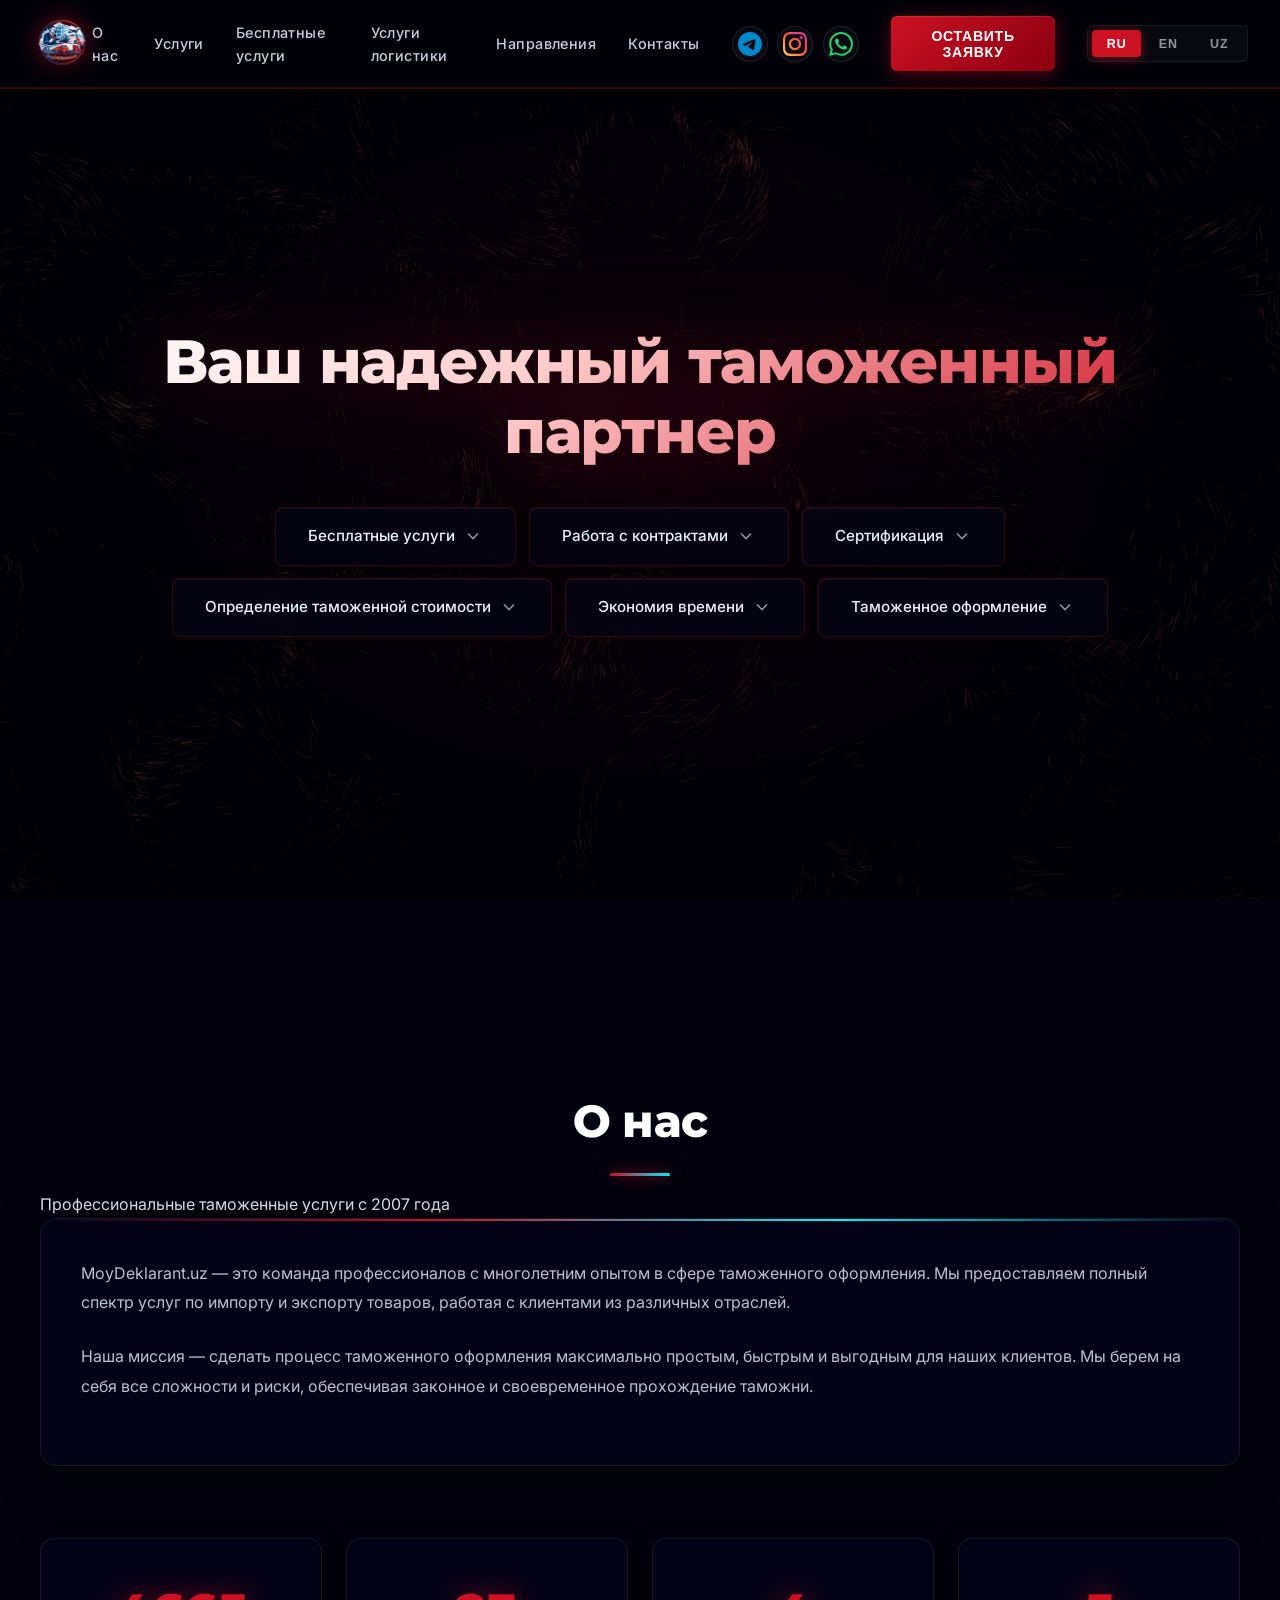
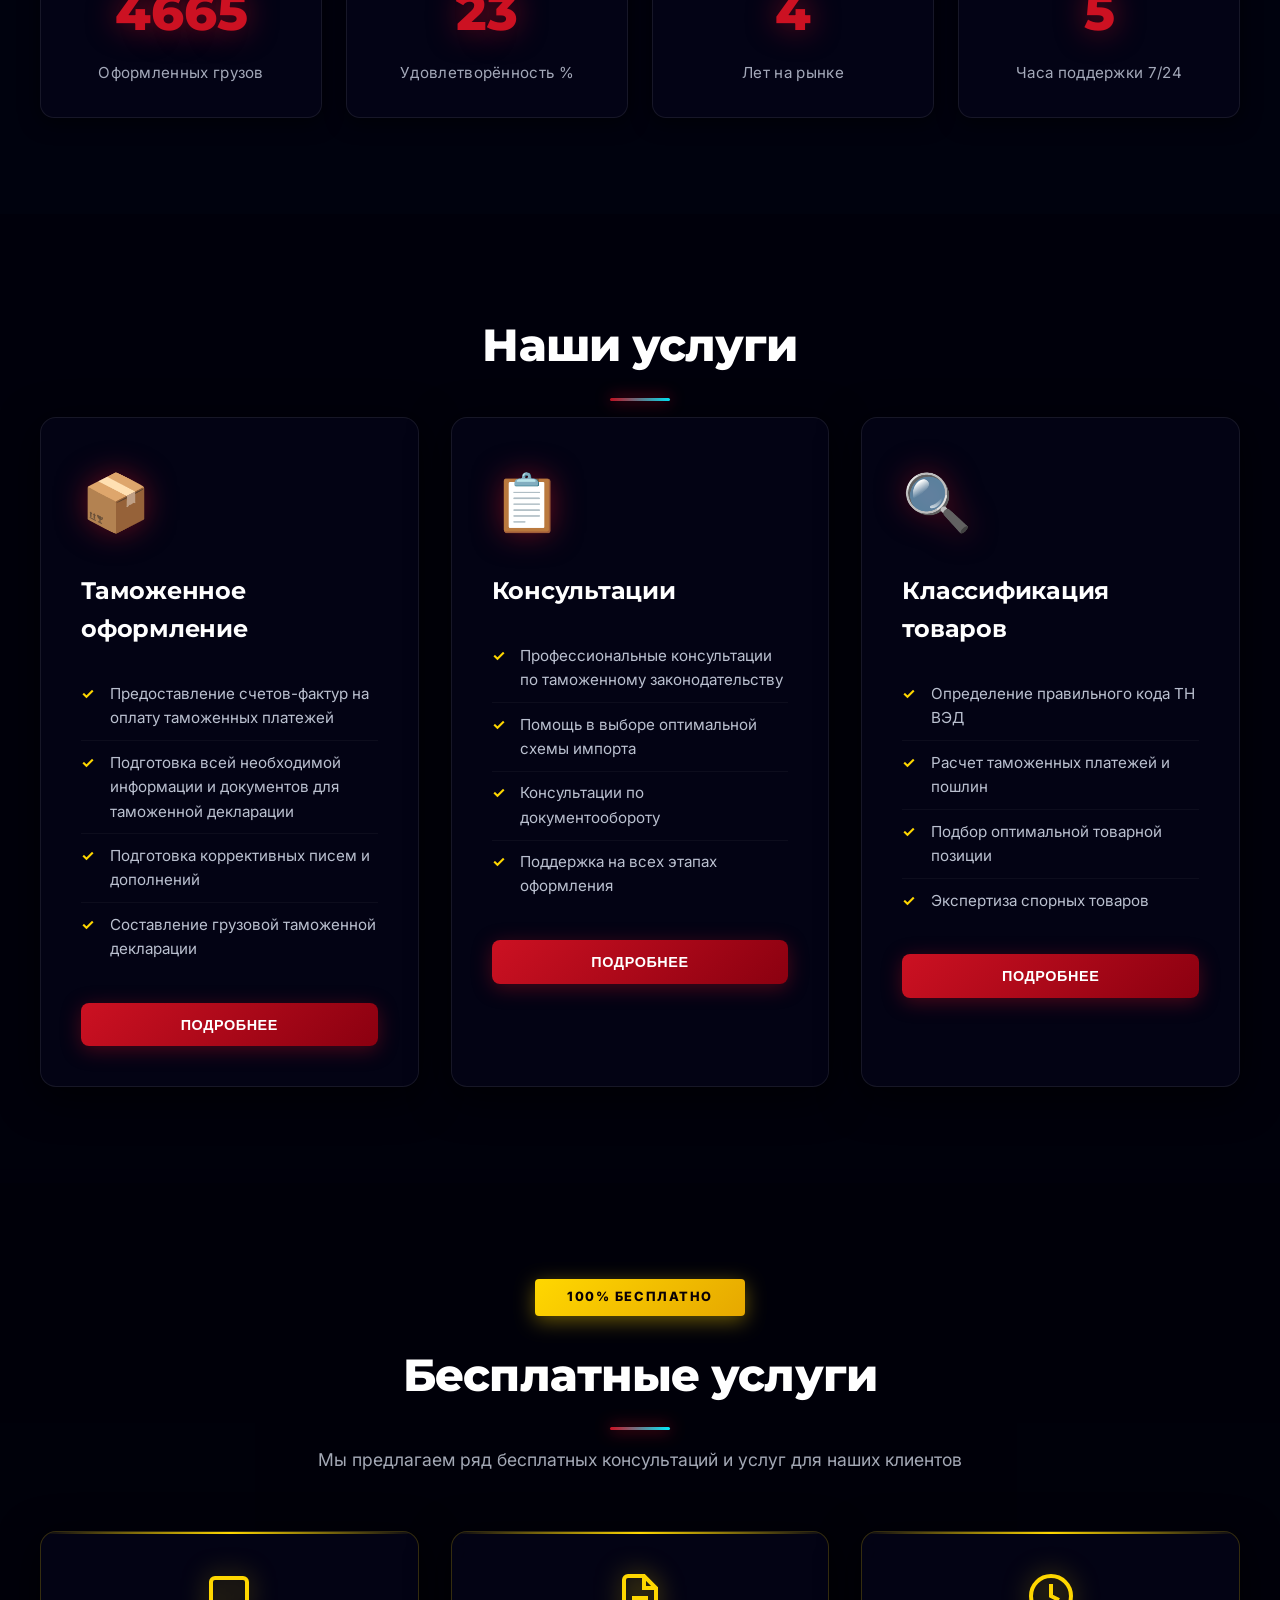
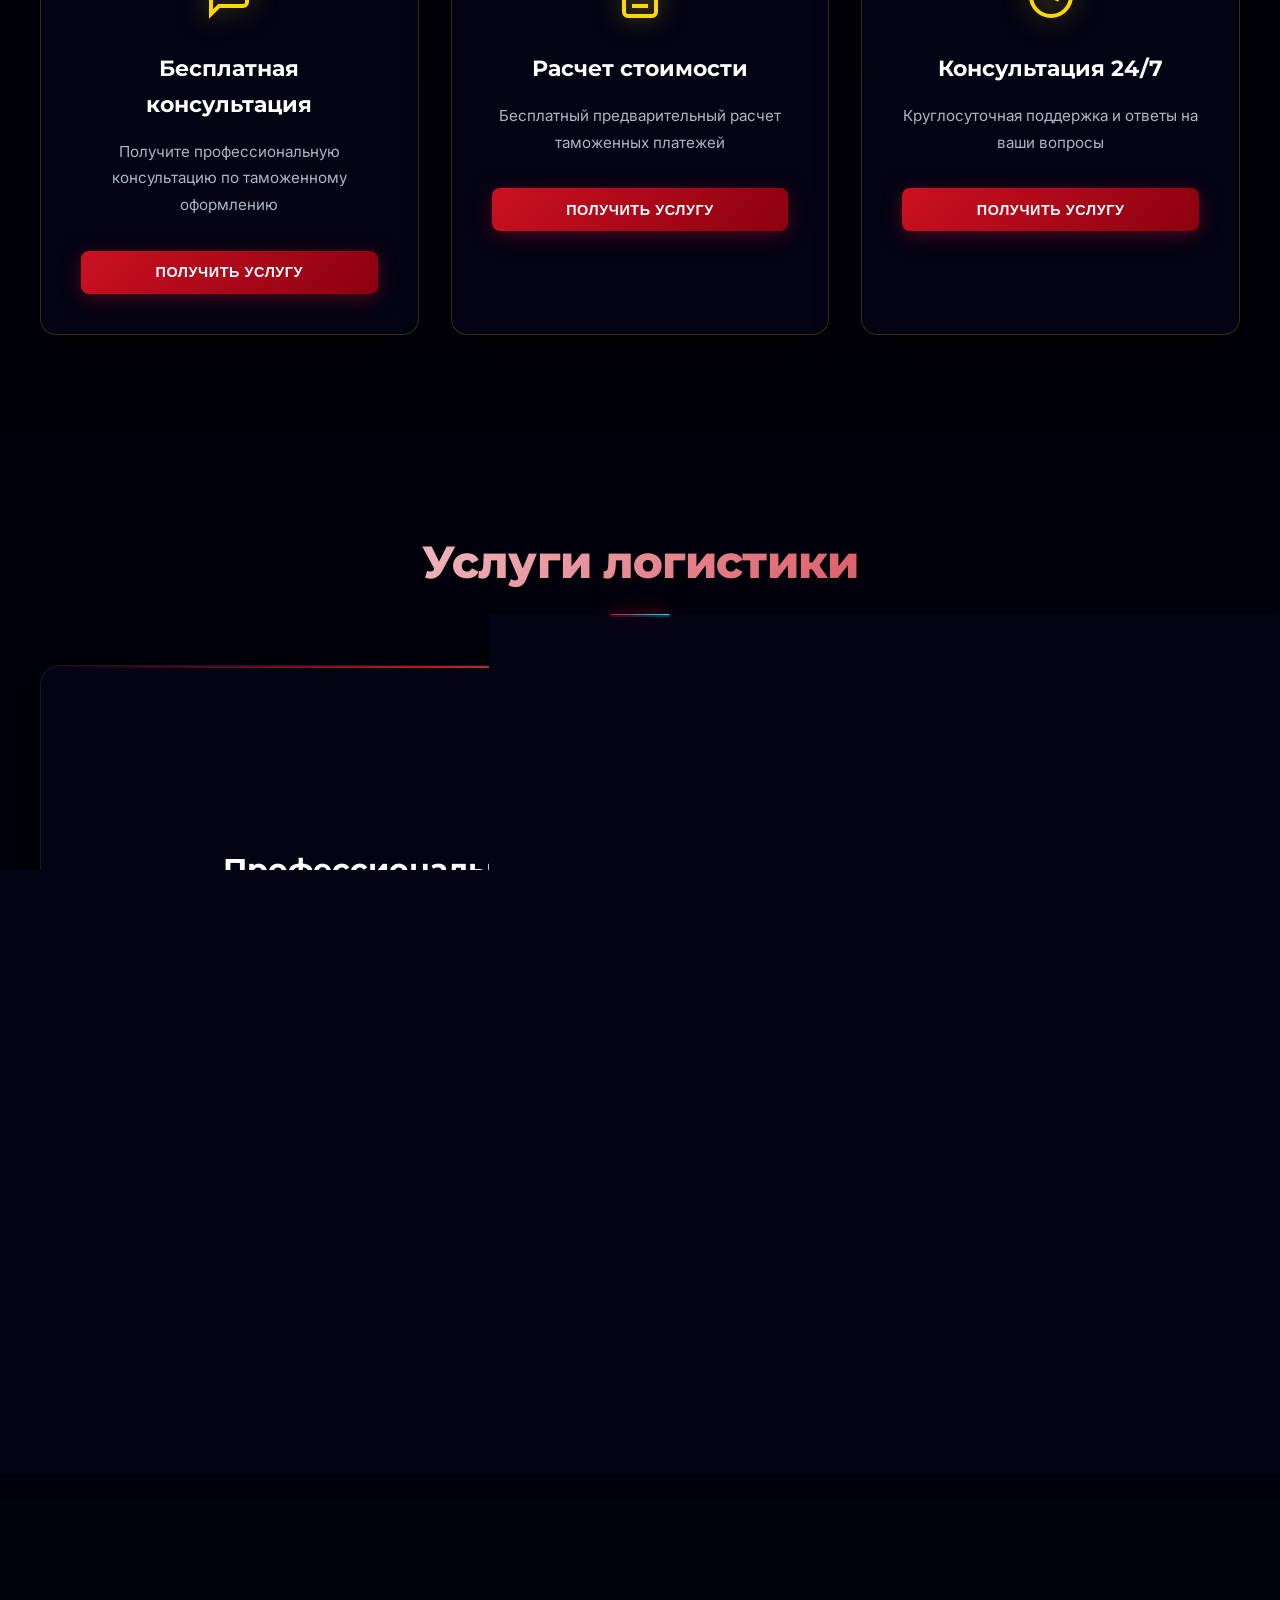
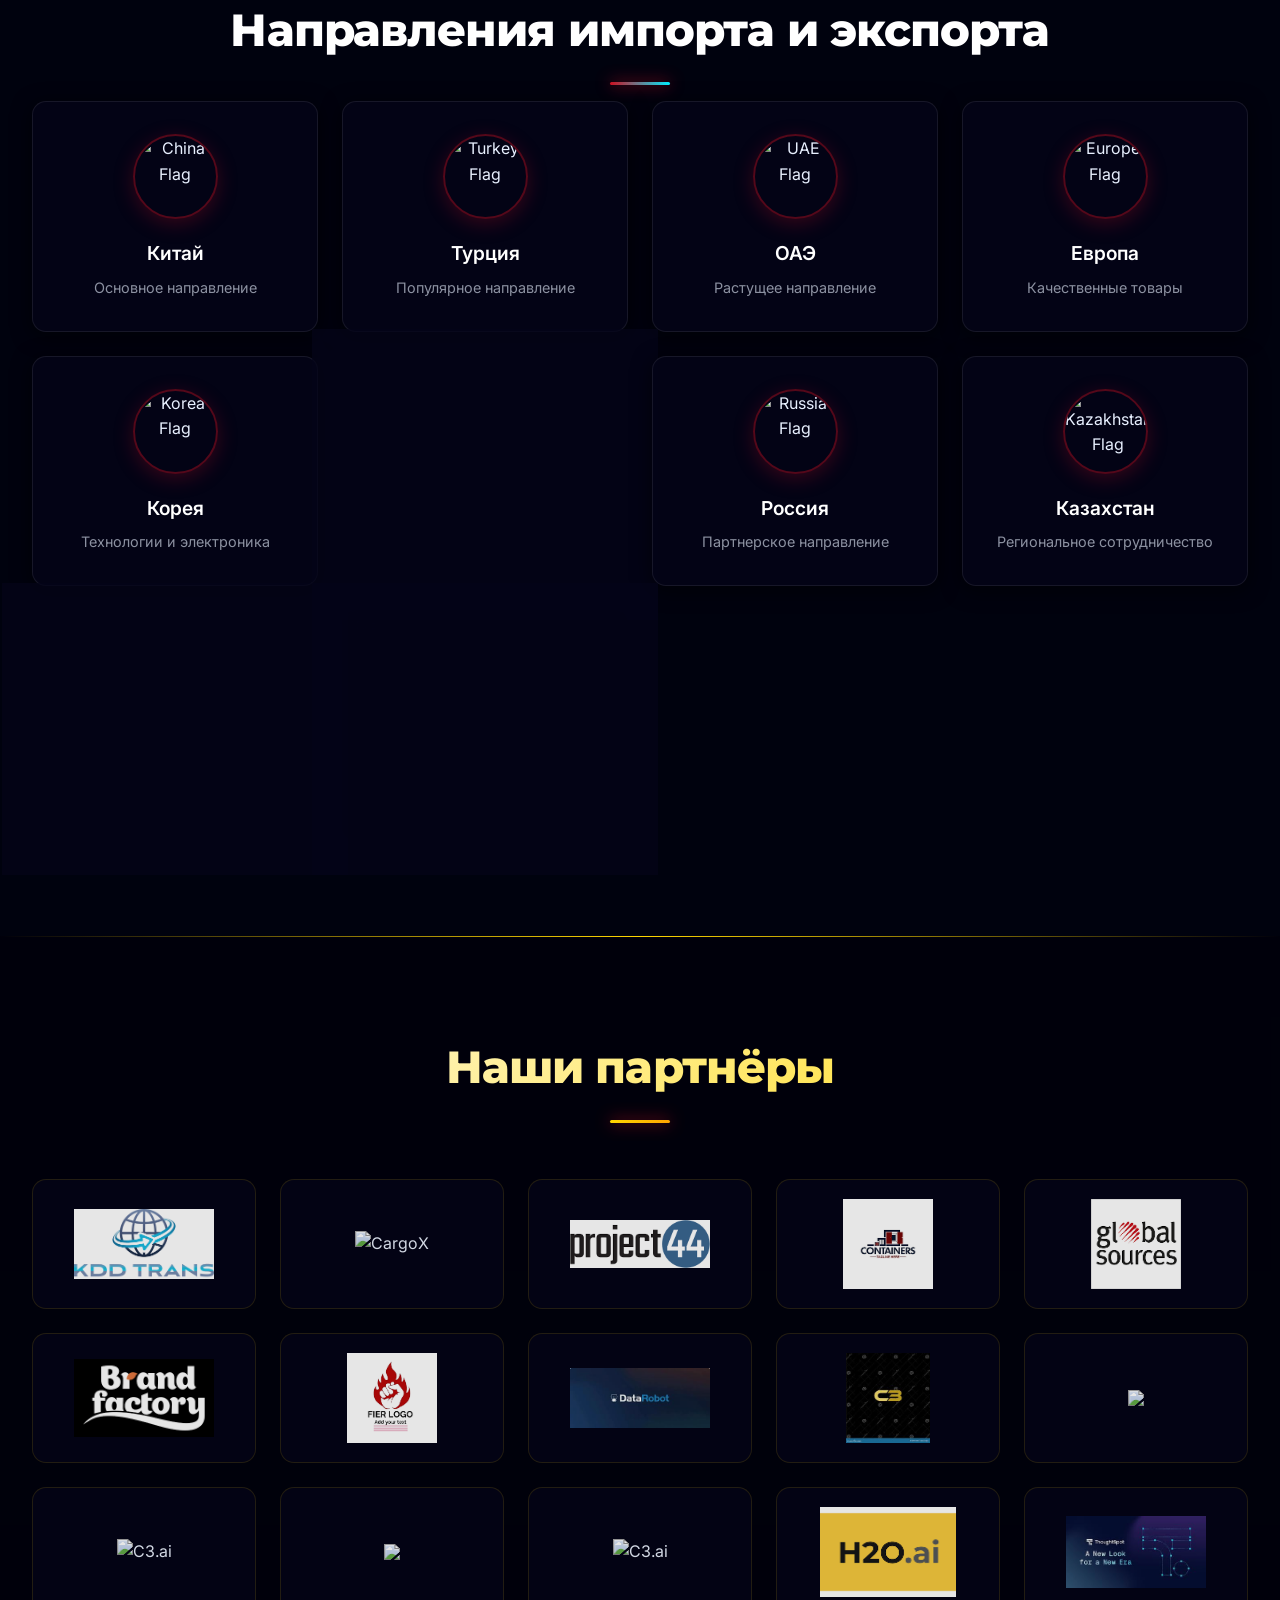
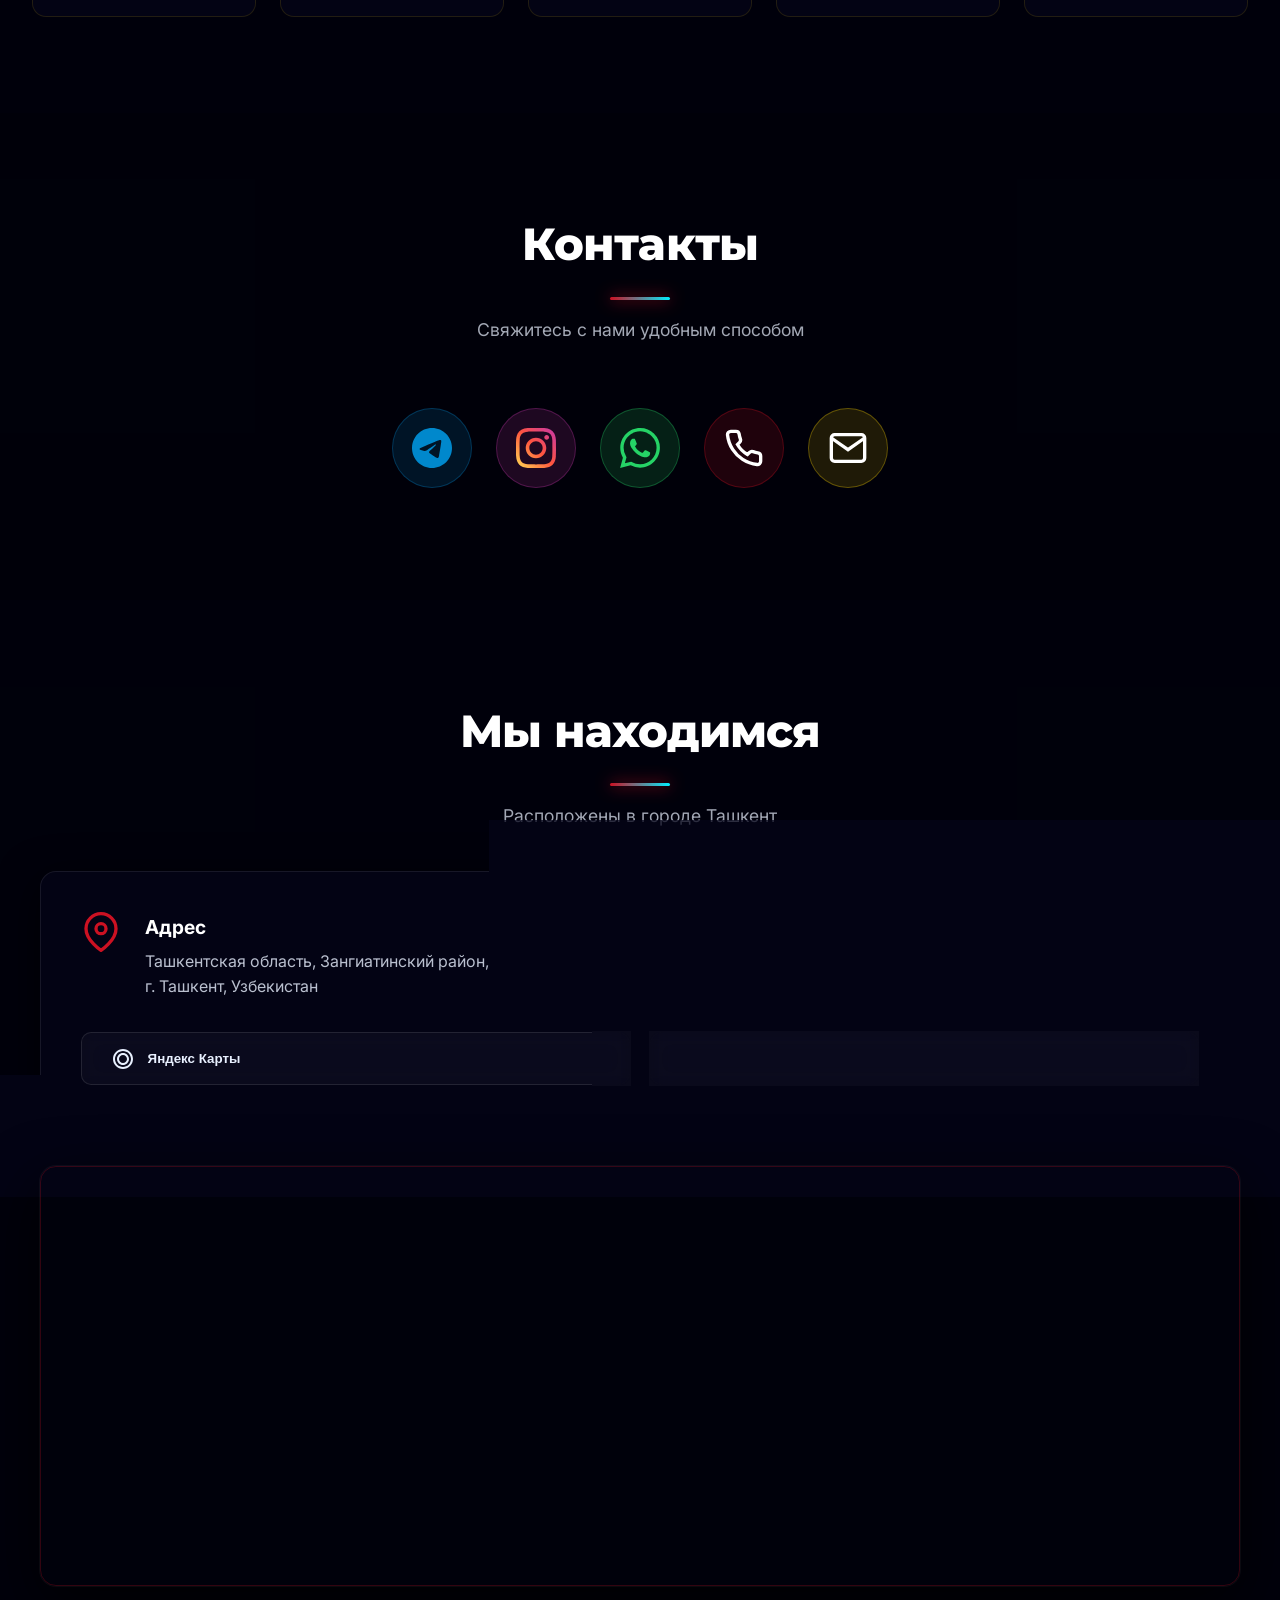
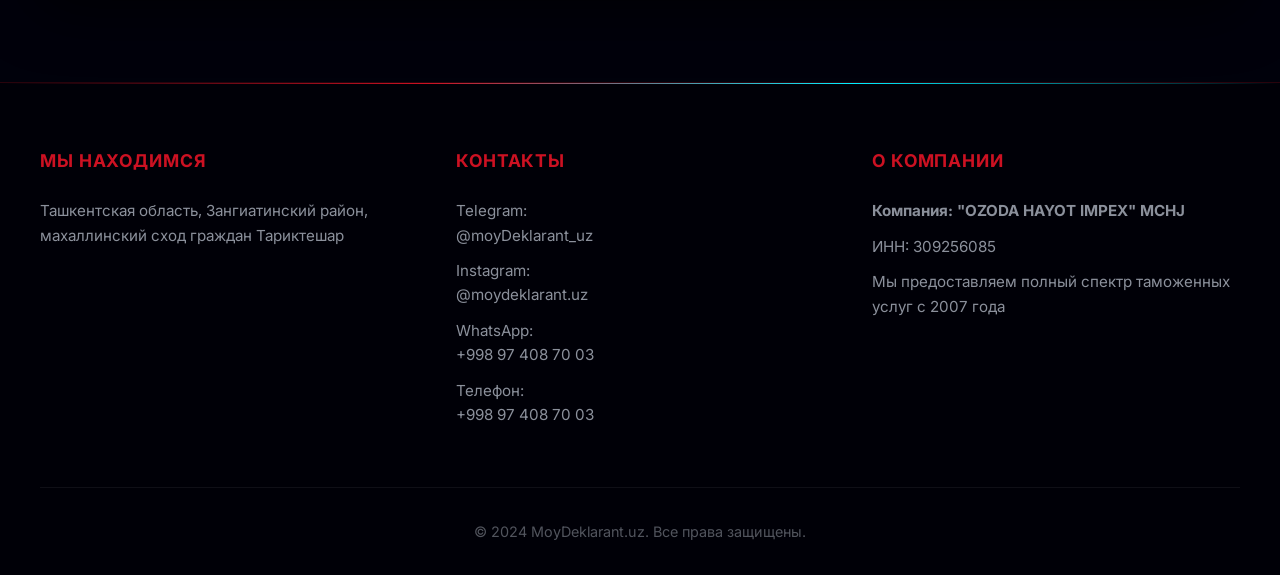
==== commit 5b2e11c0: "Update print statement from 'Hello' to 'Goodbye'" ====
--- a/index.html
+++ b/index.html
@@ -1,3 +1,10 @@
-<!DOCTYPE html><html lang="ru"><head><title>Moy Deklarant — Услуги декларанта в Узбекистане</title><meta name="description" content="Профессиональная помощь в растаможке авто и оформлении грузов в Узбекистане. Быстро, надежно, доступно. Звоните!"><meta name="keywords" content="декларант, Узбекистан, растаможка, таможенное оформление, Ташкент"><meta charset="UTF-8"><meta name="viewport" content="width=device-width, initial-scale=1.0"><link rel="icon" type="image/png" sizes="32x32" href="logo.png"><link rel="icon" type="image/png" sizes="16x16" href="logo.png"><link rel="shortcut icon" href="logo.png"><link rel="apple-touch-icon" sizes="180x180" href="logo.png"><link href="https://fonts.googleapis.com/css2?family=Inter:wght@300;400;500;600;700;800&family=Montserrat:wght@400;500;600;700;800&display=swap" rel="stylesheet"><link rel="stylesheet" href="styles.css"></head><body><canvas id="particle-canvas"></canvas><div id="scroll-progress"></div><header><a href="#" class="logo"><img src="logo.png" alt="MoyDeklarant.uz" class="logo-image"></a><button class="mobile-menu-toggle" id="mobileMenuToggle"><span></span><span></span><span></span></button><nav id="mainNav"><a href="#about" class="lang-text" data-ru="О нас" data-en="About Us" data-uz="Biz haqimizda">Biz haqimizda</a><a href="#services" class="lang-text" data-ru="Услуги" data-en="Services" data-uz="Xizmatlar">Xizmatlar</a><a href="#free-services" class="lang-text" data-ru="Бесплатные услуги" data-en="Free Services" data-uz="Bepul xizmatlar">Bepul xizmatlar</a><a href="#logistics" class="lang-text" data-ru="Услуги логистики" data-en="Logistics Services" data-uz="Logistika xizmatlari">Услуги логистики</a><a href="#directions" class="lang-text" data-ru="Направления" data-en="Directions" data-uz="Yo'nalishlar">Yo'nalishlar</a><a href="#contacts" class="lang-text" data-ru="Контакты" data-en="Contacts" data-uz="Kontaktlar">Kontaktlar</a><div class="social-icons"><a href="https://t.me/moyDeklarant_uz" target="_blank" aria-label="Telegram"><svg width="24" height="24" viewBox="0 0 24 24" fill="#0088cc"><path d="M12 0C5.373 0 0 5.373 0 12s5.373 12 12 12 12-5.373 12-12S18.627 0 12 0zm5.562 8.161c-.18 1.897-.962 6.502-1.359 8.627-.168.9-.5 1.201-.82 1.23-.697.064-1.226-.461-1.901-.903-1.056-.693-1.653-1.124-2.678-1.8-1.185-.781-.417-1.21.258-1.91.177-.184 3.247-2.977 3.307-3.23.007-.032.014-.15-.056-.212s-.174-.041-.249-.024c-.106.024-1.793 1.14-5.061 3.345-.479.33-.913.49-1.302.48-.428-.008-1.252-.241-1.865-.44-.752-.244-1.349-.374-1.297-.789.027-.216.325-.437.893-.663 3.498-1.524 5.83-2.529 6.998-3.014 3.332-1.386 4.025-1.627 4.476-1.635.099-.002.321.023.465.14.121.099.155.232.171.326.016.093.036.306.02.472z"/></svg></a><a href="https://www.instagram.com/moydeklarant.uz?igsh=NHZwd3d6MzMyb3pv" target="_blank" aria-label="Instagram"><svg width="24" height="24" viewBox="0 0 24 24" fill="url(#instagram-gradient)"><defs><linearGradient id="instagram-gradient" x1="0%" y1="100%" x2="100%" y2="0%"><stop offset="0%" style="stop-color:#FFDD55" /><stop offset="50%" style="stop-color:#FF543E" /><stop offset="100%" style="stop-color:#C837AB" /></linearGradient></defs><path d="M12 2.163c3.204 0 3.584.012 4.85.07 3.252.148 4.771 1.691 4.919 4.919.058 1.265.069 1.645.069 4.849 0 3.205-.012 3.584-.069 4.849-.149 3.225-1.664 4.771-4.919 4.919-1.266.058-1.644.07-4.85.07-3.204 0-3.584-.012-4.849-.07-3.26-.149-4.771-1.699-4.919-4.92-.058-1.265-.07-1.644-.07-4.849 0-3.204.013-3.583.07-4.849.149-3.227 1.664-4.771 4.919-4.919 1.266-.057 1.645-.069 4.849-.069zm0-2.163c-3.259 0-3.667.014-4.947.072-4.358.2-6.78 2.618-6.98 6.98-.059 1.281-.073 1.689-.073 4.948 0 3.259.014 3.668.072 4.948.2 4.358 2.618 6.78 6.98 6.98 1.281.058 1.689.072 4.948.072 3.259 0 3.668-.014 4.948-.072 4.354-.2 6.782-2.618 6.979-6.98.059-1.28.073-1.689.073-4.948 0-3.259-.014-3.667-.072-4.947-.196-4.354-2.617-6.78-6.979-6.98-1.281-.059-1.69-.073-4.949-.073zm0 5.838c-3.403 0-6.162 2.759-6.162 6.162s2.759 6.163 6.162 6.163 6.162-2.759 6.162-6.163c0-3.403-2.759-6.162-6.162-6.162zm0 10.162c-2.209 0-4-1.79-4-4 0-2.209 1.791-4 4-4s4 1.791 4 4c0 2.21-1.791 4-4 4zm6.406-11.845c-.796 0-1.441.645-1.441 1.44s.645 1.44 1.441 1.44c.795 0 1.439-.645 1.439-1.44s-.644-1.44-1.439-1.44z"/></svg></a><a href="https://wa.me/998974087003" target="_blank" aria-label="WhatsApp"><svg width="24" height="24" viewBox="0 0 24 24" fill="#25D366"><path d="M17.472 14.382c-.297-.149-1.758-.867-2.03-.967-.273-.099-.471-.148-.67.15-.197.297-.767.966-.94 1.164-.173.199-.347.223-.644.075-.297-.15-1.255-.463-2.39-1.475-.883-.788-1.48-1.761-1.653-2.059-.173-.297-.018-.458.13-.606.134-.133.298-.347.446-.52.149-.174.198-.298.298-.497.099-.198.05-.371-.025-.52-.075-.149-.669-1.612-.916-2.207-.242-.579-.487-.5-.669-.51-.173-.008-.371-.01-.57-.01-.198 0-.52.074-.792.372-.272.297-1.04 1.016-1.04 2.479 0 1.462 1.065 2.875 1.213 3.074.149.198 2.096 3.2 5.077 4.487.709.306 1.262.489 1.694.625.712.227 1.36.195 1.871.118.571-.085 1.758-.719 2.006-1.413.248-.694.248-1.289.173-1.413-.074-.124-.272-.198-.57-.347m-5.421 7.403h-.004a9.87 9.87 0 01-5.031-1.378l-.361-.214-3.741.982.998-3.648-.235-.374a9.86 9.86 0 01-1.51-5.26c.001-5.45 4.436-9.884 9.888-9.884 2.64 0 5.122 1.03 6.988 2.898a9.825 9.825 0 012.893 6.994c-.003 5.45-4.437 9.884-9.885 9.884m8.413-18.297A11.815 11.815 0 0012.05 0C5.495 0 .16 5.335.157 11.892c0 2.096.547 4.142 1.588 5.945L.057 24l6.305-1.654a11.882 11.882 0 005.683 1.448h.005c6.554 0 11.89-5.335 11.893-11.893a11.821 11.821 0 00-3.48-8.413z"/></svg></a></div><button class="btn-primary lang-text" onclick="openModal()" data-ru="Оставить заявку" data-en="Leave a Request" data-uz="So'rov qoldirish">So'rov qoldirish</button><div class="lang-switcher"><button class="lang-btn active" data-lang="ru">RU</button><button class="lang-btn" data-lang="en">EN</button><button class="lang-btn" data-lang="uz">UZ</button></div></nav></header><section class="hero"><div class="space-veil"></div><div class="space-stars" aria-hidden="true"><div class="space-star" style="left:10%;top:20%;animation-delay:0s"></div><div class="space-star" style="left:30%;top:40%;animation-delay:0.6s"></div><div class="space-star" style="left:60%;top:15%;animation-delay:1.2s"></div><div class="space-star" style="left:80%;top:70%;animation-delay:0.9s"></div></div><div class="comet" style="top:15%; left:-10%; animation-delay:2s;"></div><div class="animated-bg"><div class="floating-particles"></div></div><div class="hero-content"><h1 class="animate-on-scroll fade-in-up lang-text" data-ru="Ваш надежный таможенный партнер" data-en="Your Reliable Customs Partner" data-uz="Sizning ishonchli bojxona hamkoringiz">Sizning ishonchli<br>bojxona hamkoringiz</h1><ul class="hero-list"><li class="animate-on-scroll fade-in-left expandable-item" style="animation-delay: 0.2s;" data-expand="customs"><span class="lang-text" data-ru="Таможенное оформление" data-en="Customs Clearance" data-uz="Bojxona rasmiylashtiruvi">Bojxona rasmiylashtiruvi</span><svg class="expand-icon" width="20" height="20" viewBox="0 0 24 24" fill="none" stroke="currentColor" stroke-width="2"><polyline points="6 9 12 15 18 9"></polyline></svg></li><li class="animate-on-scroll fade-in-left expandable-item" style="animation-delay: 0.3s;" data-expand="contracts"><span class="lang-text" data-ru="Работа с контрактами" data-en="Contract Work" data-uz="Shartnomalar bilan ishlash">Shartnomalar bilan ishlash</span><svg class="expand-icon" width="20" height="20" viewBox="0 0 24 24" fill="none" stroke="currentColor" stroke-width="2"><polyline points="6 9 12 15 18 9"></polyline></svg></li><li class="animate-on-scroll fade-in-left expandable-item" style="animation-delay: 0.4s;" data-expand="certification"><span class="lang-text" data-ru="Сертификация" data-en="Certification" data-uz="Sertifikatlash">Sertifikatlash</span><svg class="expand-icon" width="20" height="20" viewBox="0 0 24 24" fill="none" stroke="currentColor" stroke-width="2"><polyline points="6 9 12 15 18 9"></polyline></svg></li><li class="animate-on-scroll fade-in-left expandable-item" style="animation-delay: 0.5s;" data-expand="valuation"><span class="lang-text" data-ru="Определение таможенной стоимости" data-en="Customs Value Determination" data-uz="Bojxona qiymatini aniqlash">Bojxona qiymatini aniqlash</span><svg class="expand-icon" width="20" height="20" viewBox="0 0 24 24" fill="none" stroke="currentColor" stroke-width="2"><polyline points="6 9 12 15 18 9"></polyline></svg></li><li class="animate-on-scroll fade-in-left expandable-item" style="animation-delay: 0.6s;" data-expand="timesaving"><span class="lang-text" data-ru="Экономия времени" data-en="Time Saving" data-uz="Vaqt tejash">Vaqt tejash</span><svg class="expand-icon" width="20" height="20" viewBox="0 0 24 24" fill="none" stroke="currentColor" stroke-width="2"><polyline points="6 9 12 15 18 9"></polyline></svg></li><li class="animate-on-scroll fade-in-left expandable-item" style="animation-delay: 0.7s;" data-expand="freeservices"><span class="lang-text" data-ru="Бесплатные услуги" data-en="Free Services" data-uz="Bepul xizmatlar">Bepul xizmatlar</span><svg class="expand-icon" width="20" height="20" viewBox="0 0 24 24" fill="none" stroke="currentColor" stroke-width="2"><polyline points="6 9 12 15 18 9"></polyline></svg></li></ul></div></section><div class="expand-content" id="expand-customs"><div class="expand-inner"><h3 class="lang-text" data-ru="Таможенное оформление" data-en="Customs Clearance" data-uz="Bojxona rasmiylashtiruvi">Bojxona rasmiylashtiruvi</h3><p class="lang-text" data-ru="Таможенное оформление — это установленная государством процедура, при которой товары и транспортные средства законно пересекают границу." data-en="Customs clearance is a state-established procedure in which goods and vehicles legally cross the border." data-uz="Bojxona rasmiylashtiruvi — bu davlat tomonidan belgilangan tartib bo'lib, unda tovarlar va transport vositalari qonuniy ravishda chegarani kesib o'tadi.">Bojxona rasmiylashtiruvi — bu davlat tomonidan belgilangan tartib bo'lib, unda tovarlar va transport vositalari qonuniy ravishda chegarani kesib o'tadi.</p><ul><li class="lang-text" data-ru="подаются документы (декларация, счета, сертификаты);" data-en="documents are submitted (declaration, invoices, certificates);" data-uz="hujjatlar taqdim etiladi (deklaratsiya, hisob-fakturalar, sertifikatlar);">hujjatlar taqdim etiladi (deklaratsiya, hisob-fakturalar, sertifikatlar);</li><li class="lang-text" data-ru="уплачиваются таможенные пошлины, налоги и сборы;" data-en="customs duties, taxes and fees are paid;" data-uz="bojxona to'lovlari, soliqlar va yig'imlar to'lanadi;">bojxona to'lovlari, soliqlar va yig'imlar to'lanadi;</li><li class="lang-text" data-ru="проводится контроль (документальный, иногда физический);" data-en="control is carried out (documentary, sometimes physical);" data-uz="nazorat amalga oshiriladi (hujjatli, ba'zan jismoniy);">nazorat amalga oshiriladi (hujjatli, ba'zan jismoniy);</li><li class="lang-text" data-ru="товар получает разрешение на ввоз или вывоз." data-en="goods receive permission for import or export." data-uz="tovar import yoki eksport uchun ruxsat oladi;">tovar import yoki eksport uchun ruxsat oladi.</li></ul><button class="btn-get-service lang-text" onclick="openModal()" data-ru="Получить услугу" data-en="Get Service" data-uz="Xizmat olish">Xizmat olish</button></div></div><div class="expand-content" id="expand-contracts"><div class="expand-inner"><h3 class="lang-text" data-ru="Работа с контрактами" data-en="Contract Work" data-uz="Shartnomalar bilan ishlash">Shartnomalar bilan ishlash</h3><p class="lang-text" data-ru="Работа с контрактами в таможенной сфере — это оформление и контроль внешнеэкономических договоров, по которым товары пересекают границу." data-en="Working with contracts in the customs sphere is the registration and control of foreign economic contracts under which goods cross the border." data-uz="Bojxona sohasida shartnomalar bilan ishlash — bu tovarlar chegarani kesib o'tadigan tashqi iqtisodiy shartnomalarni rasmiylashtirish va nazorat qilish.">Bojxona sohasida shartnomalar bilan ishlash — bu tovarlar chegarani kesib o'tadigan tashqi iqtisodiy shartnomalarni rasmiylashtirish va nazorat qilish.</p><ul><li class="lang-text" data-ru="проверка внешнеторгового контракта (стороны, предмет, условия поставки);" data-en="verification of foreign trade contract (parties, subject, delivery terms);" data-uz="tashqi savdo shartnomasini tekshirish (tomonlar, mavzu, yetkazib berish shartlari);">tashqi savdo shartnomasini tekshirish (tomonlar, mavzu, yetkazib berish shartlari);</li><li class="lang-text" data-ru="контроль цен, валюты платежа и условий Incoterms;" data-en="control of prices, payment currency and Incoterms;" data-uz="narxlar, to'lov valyutasi va Incoterms shartlarini nazorat qilish;">narxlar, to'lov valyutasi va Incoterms shartlarini nazorat qilish;</li><li class="lang-text" data-ru="подготовка контрактных данных для таможенной декларации;" data-en="preparation of contractual data for customs declaration;" data-uz="bojxona deklaratsiyasi uchun shartnoma ma'lumotlarini tayyorlash;">bojxona deklaratsiyasi uchun shartnoma ma'lumotlarini tayyorlash;</li><li class="lang-text" data-ru="соблюдение требований таможенного и валютного законодательства;" data-en="compliance with customs and currency legislation;" data-uz="bojxona va valyuta qonunchiligiga rioya qilish;">bojxona va valyuta qonunchiligiga rioya qilish;</li><li class="lang-text" data-ru="сопровождение изменений и дополнений к контракту." data-en="support of changes and additions to the contract." data-uz="shartnomaga o'zgartirishlar va qo'shimchalarni qo'llab-quvvatlash;">shartnomaga o'zgartirishlar va qo'shimchalarni qo'llab-quvvatlash.</li></ul><button class="btn-get-service lang-text" onclick="openModal()" data-ru="Получить услугу" data-en="Get Service" data-uz="Xizmat olish">Xizmat olish</button></div></div><div class="expand-content" id="expand-certification"><div class="expand-inner"><h3 class="lang-text" data-ru="Сертификация" data-en="Certification" data-uz="Sertifikatlash">Sertifikatlash</h3><p class="lang-text" data-ru="Сертификация — это подтверждение того, что ввозимые или вывозимые товары соответствуют требованиям безопасности и стандартам страны ввоза." data-en="Certification is confirmation that imported or exported goods comply with safety requirements and standards of the importing country." data-uz="Sertifikatlash — bu import yoki eksport qilinadigan tovarlar xavfsizlik talablari va import qiluvchi mamlakat standartlariga mos kelishini tasdiqlash.">Sertifikatlash — bu import yoki eksport qilinadigan tovarlar xavfsizlik talablari va import qiluvchi mamlakat standartlariga mos kelishini tasdiqlash.</p><ul><li class="lang-text" data-ru="требуется для отдельных видов товаров;" data-en="required for certain types of goods;" data-uz="ma'lum turdagi tovarlar uchun talab qilinadi;">ma'lum turdagi tovarlar uchun talab qilinadi;</li><li class="lang-text" data-ru="подтверждает качество, безопасность и соответствие нормам;" data-en="confirms quality, safety and compliance with standards;" data-uz="sifat, xavfsizlik va standartlarga muvofiqlikni tasdiqlaydi;">sifat, xavfsizlik va standartlarga muvofiqlikni tasdiqlaydi;</li><li class="lang-text" data-ru="оформляется в виде сертификата или декларации соответствия;" data-en="issued as a certificate or declaration of conformity;" data-uz="sertifikat yoki muvofiqlik deklaratsiyasi shaklida chiqariladi;">sertifikat yoki muvofiqlik deklaratsiyasi shaklida chiqariladi;</li><li class="lang-text" data-ru="предоставляется при таможенном оформлении;" data-en="provided during customs clearance;" data-uz="bojxona rasmiylashtiruvi paytida taqdim etiladi;">bojxona rasmiylashtiruvi paytida taqdim etiladi;</li><li class="lang-text" data-ru="без сертификации товар могут не выпустить." data-en="without certification, goods may not be released." data-uz="sertifikatlashtirmasdan tovarlar chiqarilmasligi mumkin;">sertifikatlashtirmasdan tovarlar chiqarilmasligi mumkin.</li></ul><button class="btn-get-service lang-text" onclick="openModal()" data-ru="Получить услугу" data-en="Get Service" data-uz="Xizmat olish">Xizmat olish</button></div></div><div class="expand-content" id="expand-valuation"><div class="expand-inner"><h3 class="lang-text" data-ru="Определение таможенной стоимости" data-en="Customs Value Determination" data-uz="Bojxona qiymatini aniqlash">Bojxona qiymatini aniqlash</h3><p class="lang-text" data-ru="Определение таможенной стоимости — ключевой этап таможенного оформления, от которого напрямую зависят сумма таможенных платежей и скорость выпуска товара." data-en="Determination of customs value is a key stage of customs clearance, on which the amount of customs payments and the speed of goods release directly depend." data-uz="Bojxona qiymatini aniqlash — bu bojxona rasmiylashtiruvi asosiy bosqichi bo'lib, undan bojxona to'lovlari miqdori va tovarlarni chiqarish tezligi bevosita bog'liq.">Bojxona qiymatini aniqlash — bu bojxona rasmiylashtiruvi asosiy bosqichi bo'lib, undan bojxona to'lovlari miqdori va tovarlarni chiqarish tezligi bevosita bog'liq.</p><p class="lang-text" data-ru="Мы профессионально рассчитываем таможенную стоимость в строгом соответствии с таможенным законодательством и международными правилами." data-en="We professionally calculate the customs value in strict accordance with customs legislation and international rules." data-uz="Biz bojxona qiymatini bojxona qonunchiligi va xalqaro qoidalarga qat'iy rioya qilgan holda professional tarzda hisoblaymiz.">Biz bojxona qiymatini bojxona qonunchiligi va xalqaro qoidalarga qat'iy rioya qilgan holda professional tarzda hisoblaymiz.</p><p><strong class="lang-text" data-ru="В рамках бесплатных услуг:" data-en="As part of free services:" data-uz="Bepul xizmatlar doirasida:">Bepul xizmatlar doirasida:</strong></p><ul><li class="lang-text" data-ru="анализ внешнеторгового контракта и сопроводительных документов;" data-en="analysis of foreign trade contract and accompanying documents;" data-uz="tashqi savdo shartnomasi va ilova hujjatlarini tahlil qilish;">tashqi savdo shartnomasi va ilova hujjatlarini tahlil qilish;</li><li class="lang-text" data-ru="корректное определение метода таможенной оценки;" data-en="correct determination of customs valuation method;" data-uz="bojxona baholash usulini to'g'ri aniqlash;">bojxona baholash usulini to'g'ri aniqlash;</li><li class="lang-text" data-ru="расчёт таможенной стоимости без рисков занижения или доначислений;" data-en="calculation of customs value without risks of undervaluation or additional charges;" data-uz="qiymatni pasaytirish yoki qo'shimcha to'lovlar xavfi bo'lmagan holda bojxona qiymatini hisoblash;">qiymatni pasaytirish yoki qo'shimcha to'lovlar xavfi bo'lmagan holda bojxona qiymatini hisoblash;</li><li class="lang-text" data-ru="подготовка и обоснование данных для таможенной декларации;" data-en="preparation and justification of data for customs declaration;" data-uz="bojxona deklaratsiyasi uchun ma'lumotlarni tayyorlash va asoslash;">bojxona deklaratsiyasi uchun ma'lumotlarni tayyorlash va asoslash;</li><li class="lang-text" data-ru="сопровождение при запросах и проверках таможенных органов." data-en="support during requests and inspections by customs authorities." data-uz="bojxona organlari tomonidan so'rovlar va tekshiruvlar paytida yordam berish;">bojxona organlari tomonidan so'rovlar va tekshiruvlar paytida yordam berish.</li></ul><button class="btn-get-service lang-text" onclick="openModal()" data-ru="Получить услугу" data-en="Get Service" data-uz="Xizmat olish">Xizmat olish</button></div></div><div class="expand-content" id="expand-timesaving"><div class="expand-inner"><h3 class="lang-text" data-ru="Экономия времени" data-en="Time Saving" data-uz="Vaqt tejash">Vaqt tejash</h3><p class="lang-text" data-ru="Экономия времени без компромиссов." data-en="Time saving without compromises." data-uz="Murosasiz vaqt tejash.">Murosasiz vaqt tejash.</p><p class="lang-text" data-ru="Мы берём на себя полное таможенное оформление вашего товара и подготовку декларации в течение одного рабочего дня." data-en="We take full customs clearance of your goods and preparation of the declaration within one working day." data-uz="Biz sizning tovaringizni to'liq bojxona rasmiylashtiruvi va deklaratsiyani bir ish kuni ichida tayyorlashni o'z zimmamizga olamiz.">Biz sizning tovaringizni to'liq bojxona rasmiylashtiruvi va deklaratsiyani bir ish kuni ichida tayyorlashni o'z zimmamizga olamiz.</p><p class="lang-text" data-ru="Без лишних вопросов, скрытых расходов и рисков." data-en="Without unnecessary questions, hidden costs and risks." data-uz="Keraksiz savollar, yashirin xarajatlar va xavflar siz.">Keraksiz savollar, yashirin xarajatlar va xavflar siz.</p><p class="lang-text" data-ru="Только точность, профессионализм и безупречное соблюдение требований таможенного законодательства." data-en="Only accuracy, professionalism and impeccable compliance with customs legislation requirements." data-uz="Faqat aniqlik, professionallik va bojxona qonunchiligi talablariga benuqson rioya qilish.">Faqat aniqlik, professionallik va bojxona qonunchiligi talablariga benuqson rioya qilish.</p><p class="lang-text" data-ru="Надёжное оформление — основа стабильного бизнеса." data-en="Reliable registration is the basis of a stable business." data-uz="Ishonchli ro'yxatdan o'tkazish — barqaror biznesning asosi.">Ishonchli ro'yxatdan o'tkazish — barqaror biznesning asosi.</p><button class="btn-get-service lang-text" onclick="openModal()" data-ru="Получить услугу" data-en="Get Service" data-uz="Xizmat olish">Xizmat olish</button></div></div><div class="expand-content" id="expand-freeservices"><div class="expand-inner"><h3 class="lang-text" data-ru="Бесплатные услуги" data-en="Free Services" data-uz="Bepul xizmatlar">Bepul xizmatlar</h3><p class="lang-text" data-ru="Мы предоставляем ряд услуг совершенно бесплатно для всех наших клиентов — без скрытых условий и обязательств." data-en="We provide a range of services completely free of charge to all our clients — with no hidden conditions or obligations." data-uz="Biz barcha mijozlarimizga bir qator xizmatlarni mutlaqo bepul taqdim etamiz — yashirin shartlar va majburiyatlar yo'q.">Biz barcha mijozlarimizga bir qator xizmatlarni mutlaqo bepul taqdim etamiz — yashirin shartlar va majburiyatlar yo'q.</p><ul><li class="lang-text" data-ru="Бесплатная консультация по таможенному оформлению;" data-en="Free consultation on customs clearance;" data-uz="Bojxona rasmiylashtiruvi bo'yicha bepul maslahat;">Bojxona rasmiylashtiruvi bo'yicha bepul maslahat;</li><li class="lang-text" data-ru="Предварительный расчёт таможенных платежей и пошлин;" data-en="Preliminary calculation of customs payments and duties;" data-uz="Bojxona to'lovlari va yig'imlarini dastlabki hisoblash;">Bojxona to'lovlari va yig'imlarini dastlabki hisoblash;</li><li class="lang-text" data-ru="Консультация 24/7 — ответы на ваши вопросы в любое время суток;" data-en="24/7 consultation — answers to your questions at any time of the day;" data-uz="24/7 maslahat — istalgan vaqtda savollaringizga javob;">24/7 maslahat — istalgan vaqtda savollaringizga javob;</li><li class="lang-text" data-ru="Анализ документов и рекомендации по оптимизации таможенных процессов;" data-en="Document analysis and recommendations for optimizing customs processes;" data-uz="Hujjatlarni tahlil qilish va bojxona jarayonlarini optimallashtirish bo'yicha tavsiyalar;">Hujjatlarni tahlil qilish va bojxona jarayonlarini optimallashtirish bo'yicha tavsiyalar;</li><li class="lang-text" data-ru="Первичная оценка классификации товара по ТН ВЭД." data-en="Initial assessment of goods classification according to HS code." data-uz="TN VED bo'yicha tovarlarni dastlabki tasniflashni baholash.">TN VED bo'yicha tovarlarni dastlabki tasniflashni baholash.</li></ul><button class="btn-get-service lang-text" onclick="openModal()" data-ru="Получить услугу" data-en="Get Service" data-uz="Xizmat olish">Xizmat olish</button></div></div><section class="about-section" id="about"><div class="about-container"><h2 class="lang-text animate-on-scroll fade-in-up" data-ru="О нас" data-en="About Us" data-uz="Biz haqimizda">О нас</h2><p class="about-subtitle lang-text animate-on-scroll fade-in-up" data-ru="Профессиональные таможенные услуги с 2007 года" data-en="Professional customs services since 2007" data-uz="2007 yildan beri professional bojxona xizmatlari">Профессиональные таможенные услуги с 2007 года</p><div class="about-content"><div class="about-text animate-on-scroll fade-in-left"><p class="lang-text" data-ru="MoyDeklarant.uz — это команда профессионалов с многолетним опытом в сфере таможенного оформления. Мы предоставляем полный спектр услуг по импорту и экспорту товаров, работая с клиентами из различных отраслей." data-en="MoyDeklarant.uz is a team of professionals with years of experience in customs clearance. We provide a full range of import and export services, working with clients from various industries." data-uz="MoyDeklarant.uz - bu bojxona rasmiylashtiruvi sohasida ko'p yillik tajribaga ega professionallar jamoasi. Biz turli sohalardan mijozlar bilan ishlab, import va eksport bo'yicha to'liq xizmatlar spektrini taqdim etamiz."> MoyDeklarant.uz — это команда профессионалов с многолетним опытом в сфере таможенного оформления. Мы предоставляем полный спектр услуг по импорту и экспорту товаров, работая с клиентами из различных отраслей. </p><p class="lang-text" data-ru="Наша миссия — сделать процесс таможенного оформления максимально простым, быстрым и выгодным для наших клиентов. Мы берем на себя все сложности и риски, обеспечивая законное и своевременное прохождение таможни." data-en="Our mission is to make the customs clearance process as simple, fast and profitable as possible for our clients. We take on all the complexities and risks, ensuring legal and timely customs clearance." data-uz="Bizning missiyamiz - mijozlarimiz uchun bojxona rasmiylashtiruvi jarayonini imkon qadar sodda, tez va foydali qilishdir. Biz barcha murakkabliklar va xavflarni o'z zimmamizga olamiz, qonuniy va o'z vaqtida bojxonadan o'tishni ta'minlaymiz."> Наша миссия — сделать процесс таможенного оформления максимально простым, быстрым и выгодным для наших клиентов. Мы берем на себя все сложности и риски, обеспечивая законное и своевременное прохождение таможни. </p></div><div class="stats-grid"><div class="stat-item animate-on-scroll scale-in" style="animation-delay: 0.1s;"><div class="stat-number" data-target="19440">0</div><div class="stat-label lang-text" data-ru="Оформленных грузов" data-en="Cleared Shipments" data-uz="Rasmiylashtirilgan yuklar">Оформленных грузов</div></div><div class="stat-item animate-on-scroll scale-in" style="animation-delay: 0.2s;"><div class="stat-number" data-target="98">0</div><div class="stat-label lang-text" data-ru="Удовлетворённость %" data-en="Satisfaction %" data-uz="Qoniqish %">Удовлетворённость %</div></div><div class="stat-item animate-on-scroll scale-in" style="animation-delay: 0.3s;"><div class="stat-number" data-target="19">0</div><div class="stat-label lang-text" data-ru="Лет на рынке" data-en="Years on Market" data-uz="Bozorda yillar">Лет на рынке</div></div><div class="stat-item animate-on-scroll scale-in" style="animation-delay: 0.4s;"><div class="stat-number" data-target="24">0</div><div class="stat-label lang-text" data-ru="Часа поддержки 7/24" data-en="Hours Support 7/24" data-uz="Soat qo'llab-quvvatlash 7/24">Часа поддержки 7/24</div></div></div></div></div></section><section class="services" id="services"><div class="services-container"><h2 class="lang-text animate-on-scroll fade-in-up" data-ru="Наши услуги" data-en="Our Services" data-uz="Bizning xizmatlarimiz">Наши услуги</h2><div class="services-grid-new"><div class="service-card-new animate-on-scroll scale-in" style="animation-delay: 0.1s;"><div class="service-icon-new">📦</div><h3 class="lang-text" data-ru="Таможенное оформление" data-en="Customs Clearance" data-uz="Bojxona rasmiylashtiruvi">Таможенное оформление</h3><ul class="service-list"><li class="lang-text" data-ru="Предоставление счетов-фактур на оплату таможенных платежей" data-en="Providing invoices for payment of customs duties" data-uz="Bojxona to'lovlarini to'lash uchun hisob-fakturalarni taqdim etish">Предоставление счетов-фактур на оплату таможенных платежей</li><li class="lang-text" data-ru="Подготовка всей необходимой информации и документов для таможенной декларации" data-en="Preparation of all necessary information and documents for customs declaration" data-uz="Bojxona deklaratsiyasi uchun barcha kerakli ma'lumotlar va hujjatlarni tayyorlash">Подготовка всей необходимой информации и документов для таможенной декларации</li><li class="lang-text" data-ru="Подготовка коррективных писем и дополнений" data-en="Preparation of corrective letters and additions" data-uz="Tuzatish xatlari va qo'shimchalarni tayyorlash">Подготовка коррективных писем и дополнений</li><li class="lang-text" data-ru="Составление грузовой таможенной декларации" data-en="Preparation of cargo customs declaration" data-uz="Yuk bojxona deklaratsiyasini tuzish">Составление грузовой таможенной декларации</li></ul><button class="btn-more lang-text" onclick="openModal()" data-ru="Подробнее" data-en="More Details" data-uz="Batafsil">Подробнее</button></div><div class="service-card-new animate-on-scroll scale-in" style="animation-delay: 0.2s;"><div class="service-icon-new">📋</div><h3 class="lang-text" data-ru="Консультации" data-en="Consultations" data-uz="Konsultatsiyalar">Консультации</h3><ul class="service-list"><li class="lang-text" data-ru="Профессиональные консультации по таможенному законодательству" data-en="Professional advice on customs legislation" data-uz="Bojxona qonunchiligi bo'yicha professional maslahatlar">Профессиональные консультации по таможенному законодательству</li><li class="lang-text" data-ru="Помощь в выборе оптимальной схемы импорта" data-en="Assistance in choosing the optimal import scheme" data-uz="Optimal import sxemasini tanlashda yordam">Помощь в выборе оптимальной схемы импорта</li><li class="lang-text" data-ru="Консультации по документообороту" data-en="Document flow consultations" data-uz="Hujjat aylanmasi bo'yicha maslahatlar">Консультации по документообороту</li><li class="lang-text" data-ru="Поддержка на всех этапах оформления" data-en="Support at all stages of processing" data-uz="Rasmiylashtirish barcha bosqichlarida qo'llab-quvvatlash">Поддержка на всех этапах оформления</li></ul><button class="btn-more lang-text" onclick="openModal()" data-ru="Подробнее" data-en="More Details" data-uz="Batafsil">Подробнее</button></div><div class="service-card-new animate-on-scroll scale-in" style="animation-delay: 0.3s;"><div class="service-icon-new">🔍</div><h3 class="lang-text" data-ru="Классификация товаров" data-en="Product Classification" data-uz="Tovarlarni tasniflash">Классификация товаров</h3><ul class="service-list"><li class="lang-text" data-ru="Определение правильного кода ТН ВЭД" data-en="Determining the correct HS code" data-uz="To'g'ri TN VED kodini aniqlash">Определение правильного кода ТН ВЭД</li><li class="lang-text" data-ru="Расчет таможенных платежей и пошлин" data-en="Calculation of customs duties and fees" data-uz="Bojxona to'lovlari va yig'imlarini hisoblash">Расчет таможенных платежей и пошлин</li><li class="lang-text" data-ru="Подбор оптимальной товарной позиции" data-en="Selection of optimal commodity item" data-uz="Optimal tovar pozitsiyasini tanlash">Подбор оптимальной товарной позиции</li><li class="lang-text" data-ru="Экспертиза спорных товаров" data-en="Examination of disputed goods" data-uz="Munozarali tovarlarni ekspertiza qilish">Экспертиза спорных товаров</li></ul><button class="btn-more lang-text" onclick="openModal()" data-ru="Подробнее" data-en="More Details" data-uz="Batafsil">Подробнее</button></div></div></div></section><section class="free-services" id="free-services"><div class="free-services-container"><div class="free-services-header animate-on-scroll fade-in-up"><div class="free-badge"><span class="lang-text" data-ru="100% БЕСПЛАТНО" data-en="100% FREE" data-uz="100% BEPUL">100% БЕСПЛАТНО</span></div><h2 class="lang-text" data-ru="Бесплатные услуги" data-en="Free Services" data-uz="Bepul xizmatlar">Бесплатные услуги</h2><p class="free-services-subtitle lang-text" data-ru="Мы предлагаем ряд бесплатных консультаций и услуг для наших клиентов" data-en="We offer a range of free consultations and services for our clients" data-uz="Biz mijozlarimiz uchun bir qator bepul maslahatlar va xizmatlarni taklif qilamiz">Мы предлагаем ряд бесплатных консультаций и услуг для наших клиентов</p></div><div class="free-services-grid"><div class="free-service-card animate-on-scroll scale-in" style="animation-delay: 0.1s;"><div class="free-icon"><svg width="48" height="48" viewBox="0 0 24 24" fill="none" stroke="currentColor" stroke-width="2"><path d="M21 15a2 2 0 0 1-2 2H7l-4 4V5a2 2 0 0 1 2-2h14a2 2 0 0 1 2 2z"></path></svg></div><h3 class="lang-text" data-ru="Бесплатная консультация" data-en="Free Consultation" data-uz="Bepul maslahat">Бесплатная консультация</h3><p class="lang-text" data-ru="Получите профессиональную консультацию по таможенному оформлению" data-en="Get professional advice on customs clearance" data-uz="Bojxona rasmiylashtiruvi bo'yicha professional maslahat oling">Получите профессиональную консультацию по таможенному оформлению</p><button class="btn-get-service lang-text" onclick="openModal()" data-ru="Получить услугу" data-en="Get Service" data-uz="Xizmat olish">Получить услугу</button></div><div class="free-service-card animate-on-scroll scale-in" style="animation-delay: 0.2s;"><div class="free-icon"><svg width="48" height="48" viewBox="0 0 24 24" fill="none" stroke="currentColor" stroke-width="2"><path d="M14 2H6a2 2 0 0 0-2 2v16a2 2 0 0 0 2 2h12a2 2 0 0 0 2-2V8z"></path><polyline points="14 2 14 8 20 8"></polyline><line x1="16" y1="13" x2="8" y2="13"></line><line x1="16" y1="17" x2="8" y2="17"></line></svg></div><h3 class="lang-text" data-ru="Расчет стоимости" data-en="Cost Calculation" data-uz="Narxni hisoblash">Расчет стоимости</h3><p class="lang-text" data-ru="Бесплатный предварительный расчет таможенных платежей" data-en="Free preliminary calculation of customs payments" data-uz="Bojxona to'lovlarini bepul dastlabki hisoblash">Бесплатный предварительный расчет таможенных платежей</p><button class="btn-get-service lang-text" onclick="openModal()" data-ru="Получить услугу" data-en="Get Service" data-uz="Xizmat olish">Получить услугу</button></div><div class="free-service-card animate-on-scroll scale-in" style="animation-delay: 0.3s;"><div class="free-icon"><svg width="48" height="48" viewBox="0 0 24 24" fill="none" stroke="currentColor" stroke-width="2"><circle cx="12" cy="12" r="10"></circle><polyline points="12 6 12 12 16 14"></polyline></svg></div><h3 class="lang-text" data-ru="Консультация 24/7" data-en="24/7 Support" data-uz="24/7 yordam">Консультация 24/7</h3><p class="lang-text" data-ru="Круглосуточная поддержка и ответы на ваши вопросы" data-en="Round-the-clock support and answers to your questions" data-uz="Kuniga 24 soat yordam va savollaringizga javoblar">Круглосуточная поддержка и ответы на ваши вопросы</p><button class="btn-get-service lang-text" onclick="openModal()" data-ru="Получить услугу" data-en="Get Service" data-uz="Xizmat olish">Получить услугу</button></div></div></div></section><section class="logistics" id="logistics"><div class="logistics-container"><h2 class="lang-text animate-on-scroll fade-in-up" data-ru="Услуги логистики" data-en="Logistics Services" data-uz="Logistika xizmatlari">Услуги логистики</h2><div class="logistics-content animate-on-scroll fade-in-up" style="animation-delay: 0.2s;"><div class="logistics-info"><div class="logistics-icon"><svg width="80" height="80" viewBox="0 0 24 24" fill="none" stroke="currentColor" stroke-width="2"><rect x="1" y="3" width="15" height="13"></rect><polygon points="16 8 20 8 23 11 23 16 16 16 16 8"></polygon><circle cx="5.5" cy="18.5" r="2.5"></circle><circle cx="18.5" cy="18.5" r="2.5"></circle></svg></div><h3 class="lang-text" data-ru="Профессиональная логистика для вашего бизнеса" data-en="Professional logistics for your business" data-uz="Sizning biznesingiz uchun professional logistika">Профессиональная логистика для вашего бизнеса</h3><p class="lang-text" data-ru="Мы предлагаем полный спектр логистических услуг: от международных перевозок до складского хранения. Наш партнер KDD Trans обеспечивает надежную доставку грузов по всему миру." data-en="We offer a full range of logistics services: from international transportation to warehousing. Our partner KDD Trans provides reliable cargo delivery worldwide." data-uz="Biz to'liq logistika xizmatlarini taklif qilamiz: xalqaro tashishdan tortib omborxona saqlashgacha. Bizning hamkorimiz KDD Trans butun dunyo bo'ylab ishonchli yuk yetkazib berishni ta'minlaydi.">Мы предлагаем полный спектр логистических услуг: от международных перевозок до складского хранения. Наш партнер KDD Trans обеспечивает надежную доставку грузов по всему миру.</p><ul class="logistics-features"><li class="lang-text" data-ru="✓ Автомобильные перевозки" data-en="✓ Road transportation" data-uz="✓ Avtomobil tashish">✓ Автомобильные перевозки</li><li class="lang-text" data-ru="✓ Железнодорожные перевозки" data-en="✓ Railway transportation" data-uz="✓ Temir yo'l tashish">✓ Железнодорожные перевозки</li><li class="lang-text" data-ru="✓ Авиаперевозки" data-en="✓ Air freight" data-uz="✓ Havo yuk tashish">✓ Авиаперевозки</li><li class="lang-text" data-ru="✓ Складское хранение" data-en="✓ Warehousing" data-uz="✓ Omborxona saqlash">✓ Складское хранение</li><li class="lang-text" data-ru="✓ Экспедирование грузов" data-en="✓ Cargo forwarding" data-uz="✓ Yuk ekspeditsiyasi">✓ Экспедирование грузов</li><li class="lang-text" data-ru="✓ Страхование грузов" data-en="✓ Cargo insurance" data-uz="✓ Yuk sug'urtasi">✓ Страхование грузов</li></ul><div class="logistics-cta"><p class="lang-text" data-ru="Если вы хотите воспользоваться нашими логистическими услугами, нажмите на кнопку ниже:" data-en="If you want to use our logistics services, click the button below:" data-uz="Agar siz bizning logistika xizmatlarimizdan foydalanmoqchi bo'lsangiz, quyidagi tugmani bosing:">Если вы хотите воспользоваться нашими логистическими услугами, нажмите на кнопку ниже:</p><a href="https://kddtrans.uz/" target="_blank" class="btn-logistics lang-text" data-ru="Перейти на сайт KDD Trans" data-en="Go to KDD Trans website" data-uz="KDD Trans saytiga o'tish">Перейти на сайт KDD Trans</a></div></div></div></div></section><section class="directions" id="directions"><div class="directions-container"><h2 class="lang-text animate-on-scroll fade-in-up" data-ru="Направления импорта и экспорта" data-en="Import and Export Directions" data-uz="Import va eksport yo'nalishlari">Направления импорта и экспорта</h2><div class="directions-grid"><div class="direction-card animate-on-scroll scale-in" style="animation-delay: 0.1s;"><div class="direction-flag"><img src="https://flagcdn.com/w320/cn.png" alt="China Flag" class="flag-image"></div><h3 class="lang-text" data-ru="Китай" data-en="China" data-uz="Xitoy">Китай</h3><p class="lang-text" data-ru="Основное направление" data-en="Main Direction" data-uz="Asosiy yo'nalish">Основное направление</p></div><div class="direction-card animate-on-scroll scale-in" style="animation-delay: 0.2s;"><div class="direction-flag"><img src="https://flagcdn.com/w320/tr.png" alt="Turkey Flag" class="flag-image"></div><h3 class="lang-text" data-ru="Турция" data-en="Turkey" data-uz="Turkiya">Турция</h3><p class="lang-text" data-ru="Популярное направление" data-en="Popular Direction" data-uz="Ommabop yo'nalish">Популярное направление</p></div><div class="direction-card animate-on-scroll scale-in" style="animation-delay: 0.3s;"><div class="direction-flag"><img src="https://flagcdn.com/w320/ae.png" alt="UAE Flag" class="flag-image"></div><h3 class="lang-text" data-ru="ОАЭ" data-en="UAE" data-uz="BAA">ОАЭ</h3><p class="lang-text" data-ru="Растущее направление" data-en="Growing Direction" data-uz="O'sib borayotgan yo'nalish">Растущее направление</p></div><div class="direction-card animate-on-scroll scale-in" style="animation-delay: 0.4s;"><div class="direction-flag"><img src="https://flagcdn.com/w320/eu.png" alt="Europe Flag" class="flag-image"></div><h3 class="lang-text" data-ru="Европа" data-en="Europe" data-uz="Yevropa">Европа</h3><p class="lang-text" data-ru="Качественные товары" data-en="Quality Goods" data-uz="Sifatli tovarlar">Качественные товары</p></div><div class="direction-card animate-on-scroll scale-in" style="animation-delay: 0.5s;"><div class="direction-flag"><img src="https://flagcdn.com/w320/kr.png" alt="Korea Flag" class="flag-image"></div><h3 class="lang-text" data-ru="Корея" data-en="Korea" data-uz="Koreya">Корея</h3><p class="lang-text" data-ru="Технологии и электроника" data-en="Technology and Electronics" data-uz="Texnologiya va elektronika">Технологии и электроника</p></div><div class="direction-card animate-on-scroll scale-in" style="animation-delay: 0.6s;"><div class="direction-flag"><img src="https://flagcdn.com/w320/us.png" alt="USA Flag" class="flag-image"></div><h3 class="lang-text" data-ru="США" data-en="USA" data-uz="AQSH">США</h3><p class="lang-text" data-ru="Американские товары" data-en="American goods" data-uz="Amerikan tovarlari">Американские товары</p></div><div class="direction-card animate-on-scroll scale-in" style="animation-delay: 0.7s;"><div class="direction-flag"><img src="https://flagcdn.com/w320/ru.png" alt="Russia Flag" class="flag-image"></div><h3 class="lang-text" data-ru="Россия" data-en="Russia" data-uz="Rossiya">Россия</h3><p class="lang-text" data-ru="Партнерское направление" data-en="Partner Direction" data-uz="Hamkor yo'nalishi">Партнерское направление</p></div><div class="direction-card animate-on-scroll scale-in" style="animation-delay: 0.8s;"><div class="direction-flag"><img src="https://flagcdn.com/w320/kz.png" alt="Kazakhstan Flag" class="flag-image"></div><h3 class="lang-text" data-ru="Казахстан" data-en="Kazakhstan" data-uz="Qozog'iston">Казахстан</h3><p class="lang-text" data-ru="Региональное сотрудничество" data-en="Regional Cooperation" data-uz="Mintaqaviy hamkorlik">Региональное сотрудничество</p></div><div class="direction-card animate-on-scroll scale-in" style="animation-delay: 0.9s;"><div class="direction-flag"><img src="https://flagcdn.com/w320/in.png" alt="India Flag" class="flag-image"></div><h3 class="lang-text" data-ru="Индия" data-en="India" data-uz="Hindiston">Индия</h3><p class="lang-text" data-ru="Текстиль и специи" data-en="Textiles and Spices" data-uz="To'qimachilik va ziravorlar">Текстиль и специи</p></div><div class="direction-card animate-on-scroll scale-in" style="animation-delay: 1.0s;"><div class="direction-flag world-icon"> 🌍 </div><h3 class="lang-text" data-ru="Другие страны" data-en="Other Countries" data-uz="Boshqa mamlakatlar">Другие страны</h3><p class="lang-text" data-ru="Работаем по всему миру" data-en="We Work Worldwide" data-uz="Biz butun dunyo bo'ylab ishlaymiz">Работаем по всему миру</p></div></div></div></section></section><section class="partners-section"><div class="animated-bg"><div class="floating-particles"></div></div><div class="partners-container"><h2 class="lang-text animate-on-scroll fade-in-up" data-ru="Наши партнёры" data-en="Our Partners" data-uz="Bizning hamkorlarimiz">Наши партнёры</h2><div class="partners-grid"><div class="partner-card animate-on-scroll scale-in" style="animation-delay: 0.1s;"><img src="[data-uri]" alt="Flexport" class="partner-logo"></div><div class="partner-card animate-on-scroll scale-in" style="animation-delay: 0.2s;"><img src="https://lh5.googleusercontent.com/proxy/[base64]" alt="CargoX" class="partner-logo"></div><div class="partner-card animate-on-scroll scale-in" style="animation-delay: 0.25s;"><img src="[data-uri]" alt="Project44" class="partner-logo"></div><div class="partner-card animate-on-scroll scale-in" style="animation-delay: 0.3s;"><img src="[data-uri]" alt="iContainers" class="partner-logo"></div><div class="partner-card animate-on-scroll scale-in" style="animation-delay: 0.35s;"><img src="[data-uri]" alt="Global Sources" class="partner-logo"></div><div class="partner-card animate-on-scroll scale-in" style="animation-delay: 0.4s;"><img src="[data-uri]" alt="brandfactory" class="partner-logo"></div><div class="partner-card animate-on-scroll scale-in" style="animation-delay: 0.45s;"><img src="[data-uri]" alt="Faire" class="partner-logo"></div><div class="partner-card animate-on-scroll scale-in" style="animation-delay: 0.5s;"><img src="[data-uri]" alt="DataRobot" class="partner-logo"></div><div class="partner-card animate-on-scroll scale-in" style="animation-delay: 0.55s;"><img src="[data-uri]" alt="C3.ai" class="partner-logo"></div><div class="partner-card animate-on-scroll scale-in" style="animation-delay: 0.55s;"><img src="https://encrypted-tbn0.gstatic.com/images?q=tbn:ANd9GcSU_7_cecHYgsHZx5AaEva9uIyzyJr9hDvBow&s"C3.ai" class="partner-logo"></div><div class="partner-card animate-on-scroll scale-in" style="animation-delay: 0.55s;"><img src="https://encrypted-tbn0.gstatic.com/images?q=tbn:ANd9GcRNU5G4aCw3o-AwoM-q0P_qyRJuxVTTYGbg6g&s" alt="C3.ai" class="partner-logo"></div><div class="partner-card animate-on-scroll scale-in" style="animation-delay: 0.55s;"><img src="https://encrypted-tbn0.gstatic.com/images?q=tbn:ANd9GcQ_3jeGeGmhJAnfxJvvIo5nQG_TRCeRkQ_TiQ&s alt="C3.ai" class="partner-logo"></div><div class="partner-card animate-on-scroll scale-in" style="animation-delay: 0.55s;"><img src="https://encrypted-tbn0.gstatic.com/images?q=tbn:ANd9GcQT0U3YSDG-ORTJOmr1xU4er_MR90ZGEJC_Cg&s" alt="C3.ai" class="partner-logo"></div><div class="partner-card animate-on-scroll scale-in" style="animation-delay: 0.6s;"><img src="[data-uri]" alt="H2O.ai" class="partner-logo"></div><div class="partner-card animate-on-scroll scale-in" style="animation-delay: 0.65s;"><img src="[data-uri]" alt="ThoughtSpot" class="partner-logo"></div></div></div></section><section class="contacts contacts-section" id="contacts"><div class="animated-bg"><div class="floating-particles"></div></div><div class="contacts-container"><h2 class="lang-text animate-on-scroll fade-in-up" data-ru="Контакты" data-en="Contacts" data-uz="Kontaktlar">Контакты</h2><p class="contacts-subtitle lang-text animate-on-scroll fade-in-up" data-ru="Свяжитесь с нами удобным способом" data-en="Contact us in any convenient way" data-uz="Biz bilan qulay usulda bog'laning">Свяжитесь с нами удобным способом</p><div class="contacts-row"><a href="https://t.me/moyDeklarant_uz" target="_blank" class="contact-icon-link animate-on-scroll scale-in" style="animation-delay: 0.1s;" aria-label="Telegram"><div class="contact-icon-circle telegram-icon"><svg width="40" height="40" viewBox="0 0 24 24" fill="#0088cc"><path d="M12 0C5.373 0 0 5.373 0 12s5.373 12 12 12 12-5.373 12-12S18.627 0 12 0zm5.562 8.161c-.18 1.897-.962 6.502-1.359 8.627-.168.9-.5 1.201-.82 1.23-.697.064-1.226-.461-1.901-.903-1.056-.693-1.653-1.124-2.678-1.8-1.185-.781-.417-1.21.258-1.91.177-.184 3.247-2.977 3.307-3.23.007-.032.014-.15-.056-.212s-.174-.041-.249-.024c-.106.024-1.793 1.14-5.061 3.345-.479.33-.913.49-1.302.48-.428-.008-1.252-.241-1.865-.44-.752-.244-1.349-.374-1.297-.789.027-.216.325-.437.893-.663 3.498-1.524 5.83-2.529 6.998-3.014 3.332-1.386 4.025-1.627 4.476-1.635.099-.002.321.023.465.14.121.099.155.232.171.326.016.093.036.306.02.472z"/></svg></div></a><a href="https://www.instagram.com/moydeklarant.uz?igsh=NHZwd3d6MzMyb3pv" target="_blank" class="contact-icon-link animate-on-scroll scale-in" style="animation-delay: 0.2s;" aria-label="Instagram"><div class="contact-icon-circle instagram-icon"><svg width="40" height="40" viewBox="0 0 24 24" fill="url(#instagram-gradient-contact)"><defs><linearGradient id="instagram-gradient-contact" x1="0%" y1="100%" x2="100%" y2="0%"><stop offset="0%" style="stop-color:#FFDD55" /><stop offset="50%" style="stop-color:#FF543E" /><stop offset="100%" style="stop-color:#C837AB" /></linearGradient></defs><path d="M12 2.163c3.204 0 3.584.012 4.85.07 3.252.148 4.771 1.691 4.919 4.919.058 1.265.069 1.645.069 4.849 0 3.205-.012 3.584-.069 4.849-.149 3.225-1.664 4.771-4.919 4.919-1.266.058-1.644.07-4.85.07-3.204 0-3.584-.012-4.849-.07-3.26-.149-4.771-1.699-4.919-4.92-.058-1.265-.07-1.644-.07-4.849 0-3.204.013-3.583.07-4.849.149-3.227 1.664-4.771 4.919-4.919 1.266-.057 1.645-.069 4.849-.069zm0-2.163c-3.259 0-3.667.014-4.947.072-4.358.2-6.78 2.618-6.98 6.98-.059 1.281-.073 1.689-.073 4.948 0 3.259.014 3.668.072 4.948.2 4.358 2.618 6.78 6.98 6.98 1.281.058 1.689.072 4.948.072 3.259 0 3.668-.014 4.948-.072 4.354-.2 6.782-2.618 6.979-6.98.059-1.28.073-1.689.073-4.948 0-3.259-.014-3.667-.072-4.947-.196-4.354-2.617-6.78-6.979-6.98-1.281-.059-1.69-.073-4.949-.073zm0 5.838c-3.403 0-6.162 2.759-6.162 6.162s2.759 6.163 6.162 6.163 6.162-2.759 6.162-6.163c0-3.403-2.759-6.162-6.162-6.162zm0 10.162c-2.209 0-4-1.79-4-4 0-2.209 1.791-4 4-4s4 1.791 4 4c0 2.21-1.791 4-4 4zm6.406-11.845c-.796 0-1.441.645-1.441 1.44s.645 1.44 1.441 1.44c.795 0 1.439-.645 1.439-1.44s-.644-1.44-1.439-1.44z"/></svg></div></a><a href="https://wa.me/998974087003" target="_blank" class="contact-icon-link animate-on-scroll scale-in" style="animation-delay: 0.25s;" aria-label="WhatsApp"><div class="contact-icon-circle whatsapp-icon"><svg width="40" height="40" viewBox="0 0 24 24" fill="#25D366"><path d="M17.472 14.382c-.297-.149-1.758-.867-2.03-.967-.273-.099-.471-.148-.67.15-.197.297-.767.966-.94 1.164-.173.199-.347.223-.644.075-.297-.15-1.255-.463-2.39-1.475-.883-.788-1.48-1.761-1.653-2.059-.173-.297-.018-.458.13-.606.134-.133.298-.347.446-.52.149-.174.198-.298.298-.497.099-.198.05-.371-.025-.52-.075-.149-.669-1.612-.916-2.207-.242-.579-.487-.5-.669-.51-.173-.008-.371-.01-.57-.01-.198 0-.52.074-.792.372-.272.297-1.04 1.016-1.04 2.479 0 1.462 1.065 2.875 1.213 3.074.149.198 2.096 3.2 5.077 4.487.709.306 1.262.489 1.694.625.712.227 1.36.195 1.871.118.571-.085 1.758-.719 2.006-1.413.248-.694.248-1.289.173-1.413-.074-.124-.272-.198-.57-.347m-5.421 7.403h-.004a9.87 9.87 0 01-5.031-1.378l-.361-.214-3.741.982.998-3.648-.235-.374a9.86 9.86 0 01-1.51-5.26c.001-5.45 4.436-9.884 9.888-9.884 2.64 0 5.122 1.03 6.988 2.898a9.825 9.825 0 012.893 6.994c-.003 5.45-4.437 9.884-9.885 9.884m8.413-18.297A11.815 11.815 0 0012.05 0C5.495 0 .16 5.335.157 11.892c0 2.096.547 4.142 1.588 5.945L.057 24l6.305-1.654a11.882 11.882 0 005.683 1.448h.005c6.554 0 11.89-5.335 11.893-11.893a11.821 11.821 0 00-3.48-8.413z"/></svg></div></a><a href="tel:+998974087003" class="contact-icon-link animate-on-scroll scale-in" style="animation-delay: 0.35s;" aria-label="Phone"><div class="contact-icon-circle phone-icon"><svg width="40" height="40" viewBox="0 0 24 24" fill="none" stroke="#fff" stroke-width="2"><path d="M22 16.92v3a2 2 0 0 1-2.18 2 19.79 19.79 0 0 1-8.63-3.07 19.5 19.5 0 0 1-6-6 19.79 19.79 0 0 1-3.07-8.67A2 2 0 0 1 4.11 2h3a2 2 0 0 1 2 1.72 12.84 12.84 0 0 0 .7 2.81 2 2 0 0 1-.45 2.11L8.09 9.91a16 16 0 0 0 6 6l1.27-1.27a2 2 0 0 1 2.11-.45 12.84 12.84 0 0 0 2.81.7A2 2 0 0 1 22 16.92z"></path></svg></div></a><a href="/cdn-cgi/l/email-protection#3d4e13481357135f54477d5a505c5451135e5250" class="contact-icon-link animate-on-scroll scale-in" style="animation-delay: 0.4s;" aria-label="Email"><div class="contact-icon-circle email-icon"><svg width="40" height="40" viewBox="0 0 24 24" fill="none" stroke="#fff" stroke-width="2"><path d="M4 4h16c1.1 0 2 .9 2 2v12c0 1.1-.9 2-2 2H4c-1.1 0-2-.9-2-2V6c0-1.1.9-2 2-2z"></path><polyline points="22,6 12,13 2,6"></polyline></svg></div></a></div></div></section><section class="location-section" id="location"><div class="animated-bg"><div class="floating-particles"></div></div><div class="location-container"><h2 class="lang-text animate-on-scroll fade-in-up" data-ru="Мы находимся" data-en="Our Location" data-uz="Biz joylashganmiz">Мы находимся</h2><p class="location-subtitle lang-text animate-on-scroll fade-in-up" data-ru="Расположены в городе Ташкент" data-en="Located in Tashkent city" data-uz="Toshkent shahrida joylashganmiz">Расположены в городе Ташкент</p><div class="location-info animate-on-scroll scale-in"><div class="location-address"><svg width="40" height="40" viewBox="0 0 24 24" fill="none" stroke="currentColor" stroke-width="2"><path d="M21 10c0 7-9 13-9 13s-9-6-9-13a9 9 0 0 1 18 0z"></path><circle cx="12" cy="10" r="3"></circle></svg><div><h4 class="lang-text" data-ru="Адрес" data-en="Address" data-uz="Manzil">Адрес</h4><p class="lang-text" data-ru="Ташкентская область, Зангиатинский район, махаллинский сход граждан Тариктешар" data-en="Tashkent region, Zangiata district, Tarikteсhar makhalla" data-uz="Toshkent viloyati, Zangiota tumani, Tariktechar mahallasi">Ташкентская область, Зангиатинский район, махаллинский сход граждан Тариктешар</p><p class="lang-text" data-ru="г. Ташкент, Узбекистан" data-en="Tashkent, Uzbekistan" data-uz="Toshkent, O'zbekiston">г. Ташкент, Узбекистан</p></div></div><div class="map-buttons"><button class="map-btn yandex-btn" onclick="openMap('yandex')"><svg width="24" height="24" viewBox="0 0 24 24" fill="currentColor"><path d="M12 2C6.48 2 2 6.48 2 12s4.48 10 10 10 10-4.48 10-10S17.52 2 12 2zm0 18c-4.41 0-8-3.59-8-8s3.59-8 8-8 8 3.59 8 8-3.59 8-8 8z"/><path d="M12 6c-3.31 0-6 2.69-6 6s2.69 6 6 6 6-2.69 6-6-2.69-6-6-6zm0 10c-2.21 0-4-1.79-4-4s1.79-4 4-4 4 1.79 4 4-1.79 4-4 4z"/></svg><span class="lang-text" data-ru="Яндекс Карты" data-en="Yandex Maps" data-uz="Yandex Xaritalar">Яндекс Карты</span></button><button class="map-btn google-btn" onclick="openMap('google')"><svg width="24" height="24" viewBox="0 0 24 24" fill="currentColor"><path d="M12 2C8.13 2 5 5.13 5 9c0 5.25 7 13 7 13s7-7.75 7-13c0-3.87-3.13-7-7-7zm0 9.5c-1.38 0-2.5-1.12-2.5-2.5s1.12-2.5 2.5-2.5 2.5 1.12 2.5 2.5-1.12 2.5-2.5 2.5z"/></svg><span class="lang-text" data-ru="Google Карты" data-en="Google Maps" data-uz="Google Xaritalar">Google Карты</span></button></div></div><div class="location-map animate-on-scroll scale-in"><iframe  src="https://www.google.com/maps/embed?pb=!1m17!1m12!1m3!1d2996.308654729614!2d69.13899631542398!3d41.22321517927511!2m3!1f0!2f0!3f0!3m2!1i1024!2i768!4f13.1!3m2!1m1!2zNDHCsDEzJzIzLjYiTiA2OcKwMDgnMjguNCJF!5e0!3m2!1sen!2s!4v1234567890123!5m2!1sen!2s"  width="100%"  height="100%"  style="border:0; border-radius: 20px;"  allowfullscreen=""  loading="lazy"  referrerpolicy="no-referrer-when-downgrade"></iframe></div></div></section><footer><div class="footer-container"><div class="footer-content"><div class="footer-column"><h3 class="lang-text" data-ru="Мы находимся" data-en="Our Location" data-uz="Biz joylashganmiz">Мы находимся</h3><p class="lang-text" data-ru="Ташкентская область, Зангиатинский район, махаллинский сход граждан Тариктешар" data-en="Tarikteshar Mahalla Citizens' Assembly, Zangiata District, Tashkent Region." data-uz="Toshkent viloyati, Zangiota tumani, Tariqteshar mahalla fuqarolar yig'ini (MFY).">г. Ташкент, Узбекистан</p></div><div class="footer-column"><h3 class="lang-text" data-ru="Контакты" data-en="Contacts" data-uz="Kontaktlar">Контакты</h3><p>Telegram: <a href="https://t.me/moyDeklarant_uz" target="_blank">@moyDeklarant_uz</a></p><p>Instagram: <a href="https://www.instagram.com/moydeklarant.uz?igsh=NHZwd3d6MzMyb3pv" target="_blank">@moydeklarant.uz</a></p><p>WhatsApp: <a href="https://wa.me/998974087003" target="_blank">+998 97 408 70 03</a></p><p><span class="lang-text" data-ru="Телефон" data-en="Phone" data-uz="Telefon">Телефон</span>: <a href="tel:+998 97 408 70 03">+998 97 408 70 03</a></p></div><div class="footer-column"><h3 class="lang-text" data-ru="О компании" data-en="About Company" data-uz="Kompaniya haqida">О компании</h3><p><strong>Компания: "OZODA HAYOT IMPEX" MCHJ</strong></p><p><span class="lang-text" data-ru="ИНН" data-en="TIN" data-uz="STIR">ИНН</span>: 309256085</p><p class="lang-text" data-ru="Мы предоставляем полный спектр таможенных услуг с 2007 года" data-en="We have been providing a full range of customs services since 2007" data-uz="Biz 2007 yildan beri to'liq bojxona xizmatlarini taqdim etamiz">Мы предоставляем полный спектр таможенных услуг с 2007 года</p></div></div><div class="footer-bottom"><p>&copy; 2024 MoyDeklarant.uz. <span class="lang-text" data-ru="Все права защищены" data-en="All rights reserved" data-uz="Barcha huquqlar himoyalangan">Все права защищены</span>.</p></div></div></footer><div class="modal" id="modal"><div class="modal-content"><span class="modal-close" onclick="closeModal()">&times;</span><div id="formSection"><h2 class="lang-text" data-ru="Форма заявки" data-en="Application Form" data-uz="Ariza shakli">Форма заявки</h2><p class="lang-text" data-ru="Оставьте свои контакты и мы свяжемся с вами" data-en="Leave your contacts and we will contact you" data-uz="Kontaktlaringizni qoldiring va biz siz bilan bog'lanamiz">Оставьте свои контакты и мы свяжемся с вами</p><form id="modalForm"><div class="form-group"><label class="lang-text" data-ru="Ваше имя:" data-en="Your Name:" data-uz="Ismingiz:">Ваше имя:</label><input type="text" id="modalName" placeholder="Sardorbek" required></div><div class="form-group"><label class="lang-text" data-ru="Номер телефона:" data-en="Phone Number:" data-uz="Telefon raqami:">Номер телефона:</label><input type="tel" id="modalPhone" placeholder="+998" required autocomplete="tel" style="width:100%;padding:0.85rem 1rem;background:rgba(255,255,255,0.04);border:1px solid rgba(255,255,255,0.1);border-radius:8px;color:var(--white);font-size:0.95rem;transition:all 0.3s ease;outline:none;font-family:inherit;"><div class="phone-hint" id="phoneHint" style="font-size:0.78rem;margin-top:5px;min-height:18px;transition:color 0.3s;"></div></div><div class="form-group"><label class="lang-text" data-ru="Комментарий (необязательно):" data-en="Comment (optional):" data-uz="Izoh (ixtiyoriy):">Комментарий (необязательно):</label><textarea id="modalComment" rows="3"></textarea></div><div class="form-group"><label class="lang-text" data-ru="Telegram (необязательно):" data-en="Telegram (optional):" data-uz="Telegram (ixtiyoriy):">Telegram (необязательно):</label><input type="text" id="modalTelegram" placeholder="@username"></div><div class="form-group"><label class="lang-text" data-ru="Instagram (необязательно):" data-en="Instagram (optional):" data-uz="Instagram (ixtiyoriy):">Instagram (необязательно):</label><input type="text" id="modalInstagram" placeholder="@username"></div><button type="submit" class="btn-submit lang-text" data-ru="Отправить" data-en="Submit" data-uz="Yuborish">Отправить</button><p style="font-size: 12px; color: #999; margin-top: 20px;" class="lang-text" data-ru="При нажатии кнопки 'Отправить' вы даете согласие на обработку ваших персональных данных" data-en="By clicking 'Submit', you consent to the processing of your personal data" data-uz="'Yuborish' tugmasini bosish orqali shaxsiy ma'lumotlaringizni qayta ishlashga rozilik bildirasiz"> При нажатии кнопки "Отправить" вы даете согласие на обработку ваших персональных данных </p></form></div><div class="success-message" id="successMessage"><div class="success-icon">✓</div><h3 class="lang-text" data-ru="Благодарим за обращение!" data-en="Thank you for contacting us!" data-uz="Murojaat qilganingiz uchun rahmat!">Благодарим за обращение!</h3><p class="lang-text" data-ru="С вами свяжутся в течение 24 часов" data-en="You will be contacted within 24 hours" data-uz="Siz bilan 24 soat ichida bog'lanamiz">С вами свяжутся в течение 24 часов</p><button class="btn-submit lang-text" onclick="closeModal()" data-ru="Закрыть" data-en="Close" data-uz="Yopish">Закрыть</button></div></div></div><script src="particle-swarm.js"></script>
+<!DOCTYPE html><html lang="ru"><head><title>Moy Deklarant — Услуги декларанта в Узбекистане</title><meta name="description" content="Профессиональная помощь в растаможке авто и оформлении грузов в Узбекистане. Быстро, надежно, доступно. Звоните!"><meta name="keywords" content="декларант, Узбекистан, растаможка, таможенное оформление, Ташкент"><meta charset="UTF-8"><meta name="viewport" content="width=device-width, initial-scale=1.0"><link rel="icon" type="image/png" sizes="32x32" href="logo.png"><link rel="icon" type="image/png" sizes="16x16" href="logo.png"><link rel="shortcut icon" href="logo.png"><link rel="apple-touch-icon" sizes="180x180" href="logo.png"><link href="https://fonts.googleapis.com/css2?family=Inter:wght@300;400;500;600;700;800&family=Montserrat:wght@400;500;600;700;800&display=swap" rel="stylesheet"><link rel="stylesheet" href="styles.css"></head><body><canvas id="particle-canvas"></canvas><div id="scroll-progress"></div><header><a href="#" class="logo"><img src="logo.png" alt="MoyDeklarant.uz" class="logo-image"></a><button class="mobile-menu-toggle" id="mobileMenuToggle"><span></span><span></span><span></span></button><nav id="mainNav"><a href="#about" class="lang-text" data-ru="О нас" data-en="About Us" data-uz="Biz haqimizda">Biz haqimizda</a><a href="#services" class="lang-text" data-ru="Услуги" data-en="Services" data-uz="Xizmatlar">Xizmatlar</a><a href="#free-services" class="lang-text" data-ru="Бесплатные услуги" data-en="Free Services" data-uz="Bepul xizmatlar">Bepul xizmatlar</a><a href="#logistics" class="lang-text" data-ru="Услуги логистики" data-en="Logistics Services" data-uz="Logistika xizmatlari">Услуги логистики<Логистика</a><a href="#directions" class="lang-text" data-ru="Направления" data-en="Directions" data-uz="Yo'nalishlar">Yo'nalishlar</a><a href="#contacts" class="lang-text" data-ru="Контакты" data-en="Contacts" data-uz="Kontaktlar">Kontaktlar</a><div class="social-icons"><a href="https://t.me/moyDeklarant_uz" target="_blank" aria-label="Telegram"><svg width="24" height="24" viewBox="0 0 24 24" fill="#0088cc"><path d="M12 0C5.373 0 0 5.373 0 12s5.373 12 12 12 12-5.373 12-12S18.627 0 12 0zm5.562 8.161c-.18 1.897-.962 6.502-1.359 8.627-.168.9-.5 1.201-.82 1.23-.697.064-1.226-.461-1.901-.903-1.056-.693-1.653-1.124-2.678-1.8-1.185-.781-.417-1.21.258-1.91.177-.184 3.247-2.977 3.307-3.23.007-.032.014-.15-.056-.212s-.174-.041-.249-.024c-.106.024-1.793 1.14-5.061 3.345-.479.33-.913.49-1.302.48-.428-.008-1.252-.241-1.865-.44-.752-.244-1.349-.374-1.297-.789.027-.216.325-.437.893-.663 3.498-1.524 5.83-2.529 6.998-3.014 3.332-1.386 4.025-1.627 4.476-1.635.099-.002.321.023.465.14.121.099.155.232.171.326.016.093.036.306.02.472z"/></svg></a><a href="https://www.instagram.com/moydeklarant.uz?igsh=NHZwd3d6MzMyb3pv" target="_blank" aria-label="Instagram"><svg width="24" height="24" viewBox="0 0 24 24" fill="url(#instagram-gradient)"><defs><linearGradient id="instagram-gradient" x1="0%" y1="100%" x2="100%" y2="0%"><stop offset="0%" style="stop-color:#FFDD55" /><stop offset="50%" style="stop-color:#FF543E" /><stop offset="100%" style="stop-color:#C837AB" /></linearGradient></defs><path d="M12 2.163c3.204 0 3.584.012 4.85.07 3.252.148 4.771 1.691 4.919 4.919.058 1.265.069 1.645.069 4.849 0 3.205-.012 3.584-.069 4.849-.149 3.225-1.664 4.771-4.919 4.919-1.266.058-1.644.07-4.85.07-3.204 0-3.584-.012-4.849-.07-3.26-.149-4.771-1.699-4.919-4.92-.058-1.265-.07-1.644-.07-4.849 0-3.204.013-3.583.07-4.849.149-3.227 1.664-4.771 4.919-4.919 1.266-.057 1.645-.069 4.849-.069zm0-2.163c-3.259 0-3.667.014-4.947.072-4.358.2-6.78 2.618-6.98 6.98-.059 1.281-.073 1.689-.073 4.948 0 3.259.014 3.668.072 4.948.2 4.358 2.618 6.78 6.98 6.98 1.281.058 1.689.072 4.948.072 3.259 0 3.668-.014 4.948-.072 4.354-.2 6.782-2.618 6.979-6.98.059-1.28.073-1.689.073-4.948 0-3.259-.014-3.667-.072-4.947-.196-4.354-2.617-6.78-6.979-6.98-1.281-.059-1.69-.073-4.949-.073zm0 5.838c-3.403 0-6.162 2.759-6.162 6.162s2.759 6.163 6.162 6.163 6.162-2.759 6.162-6.163c0-3.403-2.759-6.162-6.162-6.162zm0 10.162c-2.209 0-4-1.79-4-4 0-2.209 1.791-4 4-4s4 1.791 4 4c0 2.21-1.791 4-4 4zm6.406-11.845c-.796 0-1.441.645-1.441 1.44s.645 1.44 1.441 1.44c.795 0 1.439-.645 1.439-1.44s-.644-1.44-1.439-1.44z"/></svg></a><a href="https://wa.me/998974087003" target="_blank" aria-label="WhatsApp"><svg width="24" height="24" viewBox="0 0 24 24" fill="#25D366"><path d="M17.472 14.382c-.297-.149-1.758-.867-2.03-.967-.273-.099-.471-.148-.67.15-.197.297-.767.966-.94 1.164-.173.199-.347.223-.644.075-.297-.15-1.255-.463-2.39-1.475-.883-.788-1.48-1.761-1.653-2.059-.173-.297-.018-.458.13-.606.134-.133.298-.347.446-.52.149-.174.198-.298.298-.497.099-.198.05-.371-.025-.52-.075-.149-.669-1.612-.916-2.207-.242-.579-.487-.5-.669-.51-.173-.008-.371-.01-.57-.01-.198 0-.52.074-.792.372-.272.297-1.04 1.016-1.04 2.479 0 1.462 1.065 2.875 1.213 3.074.149.198 2.096 3.2 5.077 4.487.709.306 1.262.489 1.694.625.712.227 1.36.195 1.871.118.571-.085 1.758-.719 2.006-1.413.248-.694.248-1.289.173-1.413-.074-.124-.272-.198-.57-.347m-5.421 7.403h-.004a9.87 9.87 0 01-5.031-1.378l-.361-.214-3.741.982.998-3.648-.235-.374a9.86 9.86 0 01-1.51-5.26c.001-5.45 4.436-9.884 9.888-9.884 2.64 0 5.122 1.03 6.988 2.898a9.825 9.825 0 012.893 6.994c-.003 5.45-4.437 9.884-9.885 9.884m8.413-18.297A11.815 11.815 0 0012.05 0C5.495 0 .16 5.335.157 11.892c0 2.096.547 4.142 1.588 5.945L.057 24l6.305-1.654a11.882 11.882 0 005.683 1.448h.005c6.554 0 11.89-5.335 11.893-11.893a11.821 11.821 0 00-3.48-8.413z"/></svg></a></div><button class="btn-primary lang-text" onclick="openModal()" data-ru="Оставить заявку" data-en="Leave a Request" data-uz="So'rov qoldirish">So'rov qoldirish</button><div class="lang-switcher"><button class="lang-btn active" data-lang="ru">RU</button><button class="lang-btn" data-lang="en">EN</button><button class="lang-btn" data-lang="uz">UZ</button></div></nav></header><section class="hero"><div class="space-veil"></div><div class="space-stars" aria-hidden="true"><div class="space-star" style="left:10%;top:20%;animation-delay:0s"></div><div class="space-star" style="left:30%;top:40%;animation-delay:0.6s"></div><div class="space-star" style="left:60%;top:15%;animation-delay:1.2s"></div><div class="space-star" style="left:80%;top:70%;animation-delay:0.9s"></div></div><div class="comet" style="top:15%; left:-10%; animation-delay:2s;"></div><div class="animated-bg"><div class="floating-particles"></div></div><div class="hero-content"><h1 class="animate-on-scroll fade-in-up lang-text" data-ru="Ваш надежный таможенный партнер" data-en="Your Reliable Customs Partner" data-uz="Sizning ishonchli bojxona hamkoringiz">Sizning ishonchli<br>bojxona hamkoringiz</h1><ul class="hero-list">
+<li class="animate-on-scroll fade-in-left expandable-item hero-item-featured" style="animation-delay: 0.2s;" data-expand="freeservices"><span class="lang-text" data-ru="Бесплатные услуги" data-en="Free Services" data-uz="Bepul xizmatlar">Bepul xizmatlar</span><svg class="expand-icon" width="20" height="20" viewBox="0 0 24 24" fill="none" stroke="currentColor" stroke-width="2"><polyline points="6 9 12 15 18 9"></polyline></svg></li>
+<li class="animate-on-scroll fade-in-left expandable-item" style="animation-delay: 0.3s;" data-expand="contracts"><span class="lang-text" data-ru="Работа с контрактами" data-en="Contract Management" data-uz="Shartnomalar bilan ishlash">Shartnomalar bilan ishlash</span><svg class="expand-icon" width="20" height="20" viewBox="0 0 24 24" fill="none" stroke="currentColor" stroke-width="2"><polyline points="6 9 12 15 18 9"></polyline></svg></li>
+<li class="animate-on-scroll fade-in-left expandable-item" style="animation-delay: 0.4s;" data-expand="certification"><span class="lang-text" data-ru="Сертификация" data-en="Certification" data-uz="Sertifikatlash">Sertifikatlash</span><svg class="expand-icon" width="20" height="20" viewBox="0 0 24 24" fill="none" stroke="currentColor" stroke-width="2"><polyline points="6 9 12 15 18 9"></polyline></svg></li>
+<li class="animate-on-scroll fade-in-left expandable-item" style="animation-delay: 0.5s;" data-expand="valuation"><span class="lang-text" data-ru="Определение таможенной стоимости" data-en="Customs Value Determination" data-uz="Bojxona qiymatini aniqlash">Bojxona qiymatini aniqlash</span><svg class="expand-icon" width="20" height="20" viewBox="0 0 24 24" fill="none" stroke="currentColor" stroke-width="2"><polyline points="6 9 12 15 18 9"></polyline></svg></li>
+<li class="animate-on-scroll fade-in-left expandable-item" style="animation-delay: 0.6s;" data-expand="timesaving"><span class="lang-text" data-ru="Экономия времени" data-en="Time Saving" data-uz="Vaqt tejash">Vaqt tejash</span><svg class="expand-icon" width="20" height="20" viewBox="0 0 24 24" fill="none" stroke="currentColor" stroke-width="2"><polyline points="6 9 12 15 18 9"></polyline></svg></li>
+<li class="animate-on-scroll fade-in-left expandable-item" style="animation-delay: 0.7s;" data-expand="customs"><span class="lang-text" data-ru="Таможенное оформление" data-en="Customs Clearance" data-uz="Bojxona rasmiylashtiruvi">Bojxona rasmiylashtiruvi</span><svg class="expand-icon" width="20" height="20" viewBox="0 0 24 24" fill="none" stroke="currentColor" stroke-width="2"><polyline points="6 9 12 15 18 9"></polyline></svg></li>
+</ul></div></section><div class="expand-content" id="expand-customs"><div class="expand-inner"><h3 class="lang-text" data-ru="Таможенное оформление" data-en="Customs Clearance" data-uz="Bojxona rasmiylashtiruvi">Bojxona rasmiylashtiruvi</h3><p class="lang-text" data-ru="Таможенное оформление — это установленная государством процедура, при которой товары и транспортные средства законно пересекают границу." data-en="Customs clearance is a state-established procedure in which goods and vehicles legally cross the border." data-uz="Bojxona rasmiylashtiruvi — bu davlat tomonidan belgilangan tartib bo'lib, unda tovarlar va transport vositalari qonuniy ravishda chegarani kesib o'tadi.">Bojxona rasmiylashtiruvi — bu davlat tomonidan belgilangan tartib bo'lib, unda tovarlar va transport vositalari qonuniy ravishda chegarani kesib o'tadi.</p><ul><li class="lang-text" data-ru="подаются документы (декларация, счета, сертификаты);" data-en="documents are submitted (declaration, invoices, certificates);" data-uz="hujjatlar taqdim etiladi (deklaratsiya, hisob-fakturalar, sertifikatlar);">hujjatlar taqdim etiladi (deklaratsiya, hisob-fakturalar, sertifikatlar);</li><li class="lang-text" data-ru="уплачиваются таможенные пошлины, налоги и сборы;" data-en="customs duties, taxes and fees are paid;" data-uz="bojxona to'lovlari, soliqlar va yig'imlar to'lanadi;">bojxona to'lovlari, soliqlar va yig'imlar to'lanadi;</li><li class="lang-text" data-ru="проводится контроль (документальный, иногда физический);" data-en="control is carried out (documentary, sometimes physical);" data-uz="nazorat amalga oshiriladi (hujjatli, ba'zan jismoniy);">nazorat amalga oshiriladi (hujjatli, ba'zan jismoniy);</li><li class="lang-text" data-ru="товар получает разрешение на ввоз или вывоз." data-en="goods receive permission for import or export." data-uz="tovar import yoki eksport uchun ruxsat oladi;">tovar import yoki eksport uchun ruxsat oladi.</li></ul><button class="btn-get-service lang-text" onclick="openModal()" data-ru="Получить услугу" data-en="Get Service" data-uz="Xizmat olish">Xizmat olish</button></div></div><div class="expand-content" id="expand-contracts"><div class="expand-inner"><h3 class="lang-text" data-ru="Работа с контрактами" data-en="Contract Management" data-uz="Shartnomalar bilan ishlash">Shartnomalar bilan ishlash</h3><p class="lang-text" data-ru="Работа с контрактами в таможенной сфере — это оформление и контроль внешнеэкономических договоров, по которым товары пересекают границу." data-en="Working with contracts in the customs sphere is the registration and control of foreign economic contracts under which goods cross the border." data-uz="Bojxona sohasida shartnomalar bilan ishlash — bu tovarlar chegarani kesib o'tadigan tashqi iqtisodiy shartnomalarni rasmiylashtirish va nazorat qilish.">Bojxona sohasida shartnomalar bilan ishlash — bu tovarlar chegarani kesib o'tadigan tashqi iqtisodiy shartnomalarni rasmiylashtirish va nazorat qilish.</p><ul><li class="lang-text" data-ru="проверка внешнеторгового контракта (стороны, предмет, условия поставки);" data-en="verification of foreign trade contract (parties, subject, delivery terms);" data-uz="tashqi savdo shartnomasini tekshirish (tomonlar, mavzu, yetkazib berish shartlari);">tashqi savdo shartnomasini tekshirish (tomonlar, mavzu, yetkazib berish shartlari);</li><li class="lang-text" data-ru="контроль цен, валюты платежа и условий Incoterms;" data-en="control of prices, payment currency and Incoterms;" data-uz="narxlar, to'lov valyutasi va Incoterms shartlarini nazorat qilish;">narxlar, to'lov valyutasi va Incoterms shartlarini nazorat qilish;</li><li class="lang-text" data-ru="подготовка контрактных данных для таможенной декларации;" data-en="preparation of contractual data for customs declaration;" data-uz="bojxona deklaratsiyasi uchun shartnoma ma'lumotlarini tayyorlash;">bojxona deklaratsiyasi uchun shartnoma ma'lumotlarini tayyorlash;</li><li class="lang-text" data-ru="соблюдение требований таможенного и валютного законодательства;" data-en="compliance with customs and currency legislation;" data-uz="bojxona va valyuta qonunchiligiga rioya qilish;">bojxona va valyuta qonunchiligiga rioya qilish;</li><li class="lang-text" data-ru="сопровождение изменений и дополнений к контракту." data-en="support of changes and additions to the contract." data-uz="shartnomaga o'zgartirishlar va qo'shimchalarni qo'llab-quvvatlash;">shartnomaga o'zgartirishlar va qo'shimchalarni qo'llab-quvvatlash.</li></ul><button class="btn-get-service lang-text" onclick="openModal()" data-ru="Получить услугу" data-en="Get Service" data-uz="Xizmat olish">Xizmat olish</button></div></div><div class="expand-content" id="expand-certification"><div class="expand-inner"><h3 class="lang-text" data-ru="Сертификация" data-en="Certification" data-uz="Sertifikatlash">Sertifikatlash</h3><p class="lang-text" data-ru="Сертификация — это подтверждение того, что ввозимые или вывозимые товары соответствуют требованиям безопасности и стандартам страны ввоза." data-en="Certification is confirmation that imported or exported goods comply with safety requirements and standards of the importing country." data-uz="Sertifikatlash — bu import yoki eksport qilinadigan tovarlar xavfsizlik talablari va import qiluvchi mamlakat standartlariga mos kelishini tasdiqlash.">Sertifikatlash — bu import yoki eksport qilinadigan tovarlar xavfsizlik talablari va import qiluvchi mamlakat standartlariga mos kelishini tasdiqlash.</p><ul><li class="lang-text" data-ru="требуется для отдельных видов товаров;" data-en="required for certain types of goods;" data-uz="ma'lum turdagi tovarlar uchun talab qilinadi;">ma'lum turdagi tovarlar uchun talab qilinadi;</li><li class="lang-text" data-ru="подтверждает качество, безопасность и соответствие нормам;" data-en="confirms quality, safety and compliance with standards;" data-uz="sifat, xavfsizlik va standartlarga muvofiqlikni tasdiqlaydi;">sifat, xavfsizlik va standartlarga muvofiqlikni tasdiqlaydi;</li><li class="lang-text" data-ru="оформляется в виде сертификата или декларации соответствия;" data-en="issued as a certificate or declaration of conformity;" data-uz="sertifikat yoki muvofiqlik deklaratsiyasi shaklida chiqariladi;">sertifikat yoki muvofiqlik deklaratsiyasi shaklida chiqariladi;</li><li class="lang-text" data-ru="предоставляется при таможенном оформлении;" data-en="provided during customs clearance;" data-uz="bojxona rasmiylashtiruvi paytida taqdim etiladi;">bojxona rasmiylashtiruvi paytida taqdim etiladi;</li><li class="lang-text" data-ru="без сертификации товар могут не выпустить." data-en="without certification, goods may not be released." data-uz="sertifikatlashtirmasdan tovarlar chiqarilmasligi mumkin;">sertifikatlashtirmasdan tovarlar chiqarilmasligi mumkin.</li></ul><button class="btn-get-service lang-text" onclick="openModal()" data-ru="Получить услугу" data-en="Get Service" data-uz="Xizmat olish">Xizmat olish</button></div></div><div class="expand-content" id="expand-valuation"><div class="expand-inner"><h3 class="lang-text" data-ru="Определение таможенной стоимости" data-en="Customs Value Determination" data-uz="Bojxona qiymatini aniqlash">Bojxona qiymatini aniqlash</h3><p class="lang-text" data-ru="Определение таможенной стоимости — ключевой этап таможенного оформления, от которого напрямую зависят сумма таможенных платежей и скорость выпуска товара." data-en="Determination of customs value is a key stage of customs clearance, on which the amount of customs payments and the speed of goods release directly depend." data-uz="Bojxona qiymatini aniqlash — bu bojxona rasmiylashtiruvi asosiy bosqichi bo'lib, undan bojxona to'lovlari miqdori va tovarlarni chiqarish tezligi bevosita bog'liq.">Bojxona qiymatini aniqlash — bu bojxona rasmiylashtiruvi asosiy bosqichi bo'lib, undan bojxona to'lovlari miqdori va tovarlarni chiqarish tezligi bevosita bog'liq.</p><p class="lang-text" data-ru="Мы профессионально рассчитываем таможенную стоимость в строгом соответствии с таможенным законодательством и международными правилами." data-en="We professionally calculate the customs value in strict accordance with customs legislation and international rules." data-uz="Biz bojxona qiymatini bojxona qonunchiligi va xalqaro qoidalarga qat'iy rioya qilgan holda professional tarzda hisoblaymiz.">Biz bojxona qiymatini bojxona qonunchiligi va xalqaro qoidalarga qat'iy rioya qilgan holda professional tarzda hisoblaymiz.</p><p><strong class="lang-text" data-ru="В рамках бесплатных услуг:" data-en="As part of free services:" data-uz="Bepul xizmatlar doirasida:">Bepul xizmatlar doirasida:</strong></p><ul><li class="lang-text" data-ru="анализ внешнеторгового контракта и сопроводительных документов;" data-en="analysis of foreign trade contract and accompanying documents;" data-uz="tashqi savdo shartnomasi va ilova hujjatlarini tahlil qilish;">tashqi savdo shartnomasi va ilova hujjatlarini tahlil qilish;</li><li class="lang-text" data-ru="корректное определение метода таможенной оценки;" data-en="correct determination of customs valuation method;" data-uz="bojxona baholash usulini to'g'ri aniqlash;">bojxona baholash usulini to'g'ri aniqlash;</li><li class="lang-text" data-ru="расчёт таможенной стоимости без рисков занижения или доначислений;" data-en="calculation of customs value without risks of undervaluation or additional charges;" data-uz="qiymatni pasaytirish yoki qo'shimcha to'lovlar xavfi bo'lmagan holda bojxona qiymatini hisoblash;">qiymatni pasaytirish yoki qo'shimcha to'lovlar xavfi bo'lmagan holda bojxona qiymatini hisoblash;</li><li class="lang-text" data-ru="подготовка и обоснование данных для таможенной декларации;" data-en="preparation and justification of data for customs declaration;" data-uz="bojxona deklaratsiyasi uchun ma'lumotlarni tayyorlash va asoslash;">bojxona deklaratsiyasi uchun ma'lumotlarni tayyorlash va asoslash;</li><li class="lang-text" data-ru="сопровождение при запросах и проверках таможенных органов." data-en="support during requests and inspections by customs authorities." data-uz="bojxona organlari tomonidan so'rovlar va tekshiruvlar paytida yordam berish;">bojxona organlari tomonidan so'rovlar va tekshiruvlar paytida yordam berish.</li></ul><button class="btn-get-service lang-text" onclick="openModal()" data-ru="Получить услугу" data-en="Get Service" data-uz="Xizmat olish">Xizmat olish</button></div></div><div class="expand-content" id="expand-timesaving"><div class="expand-inner"><h3 class="lang-text" data-ru="Экономия времени" data-en="Time Saving" data-uz="Vaqt tejash">Vaqt tejash</h3><p class="lang-text" data-ru="Экономия времени без компромиссов." data-en="Time saving without compromises." data-uz="Murosasiz vaqt tejash.">Murosasiz vaqt tejash.</p><p class="lang-text" data-ru="Мы берём на себя полное таможенное оформление вашего товара и подготовку декларации в течение одного рабочего дня." data-en="We take full customs clearance of your goods and preparation of the declaration within one working day." data-uz="Biz sizning tovaringizni to'liq bojxona rasmiylashtiruvi va deklaratsiyani bir ish kuni ichida tayyorlashni o'z zimmamizga olamiz.">Biz sizning tovaringizni to'liq bojxona rasmiylashtiruvi va deklaratsiyani bir ish kuni ichida tayyorlashni o'z zimmamizga olamiz.</p><p class="lang-text" data-ru="Без лишних вопросов, скрытых расходов и рисков." data-en="Without unnecessary questions, hidden costs and risks." data-uz="Ortiqcha savollar, yashirin xarajatlar va xavf-xatarlar yo'q.">Keraksiz savollar, yashirin xarajatlar va xavflar siz.</p><p class="lang-text" data-ru="Только точность, профессионализм и безупречное соблюдение требований таможенного законодательства." data-en="Only accuracy, professionalism and impeccable compliance with customs legislation requirements." data-uz="Faqat aniqlik, professionallik va bojxona qonunchiligi talablariga benuqson rioya qilish.">Faqat aniqlik, professionallik va bojxona qonunchiligi talablariga benuqson rioya qilish.</p><p class="lang-text" data-ru="Надёжное оформление — основа стабильного бизнеса." data-en="Reliable registration is the basis of a stable business." data-uz="Ishonchli ro'yxatdan o'tkazish — barqaror biznesning asosi.">Ishonchli ro'yxatdan o'tkazish — barqaror biznesning asosi.</p><button class="btn-get-service lang-text" onclick="openModal()" data-ru="Получить услугу" data-en="Get Service" data-uz="Xizmat olish">Xizmat olish</button></div></div><div class="expand-content" id="expand-freeservices"><div class="expand-inner"><h3 class="lang-text" data-ru="Бесплатные услуги" data-en="Free Services" data-uz="Bepul xizmatlar">Bepul xizmatlar</h3><p class="lang-text" data-ru="Мы предоставляем ряд услуг совершенно бесплатно для всех наших клиентов — без скрытых условий и обязательств." data-en="We provide a range of services completely free of charge to all our clients — with no hidden conditions or obligations." data-uz="Biz barcha mijozlarimizga bir qator xizmatlarni mutlaqo bepul taqdim etamiz — yashirin shartlar va majburiyatlar yo'q.">Biz barcha mijozlarimizga bir qator xizmatlarni mutlaqo bepul taqdim etamiz — yashirin shartlar va majburiyatlar yo'q.</p><ul><li class="lang-text" data-ru="Бесплатная консультация по таможенному оформлению;" data-en="Free consultation on customs clearance;" data-uz="Bojxona rasmiylashtiruvi bo'yicha bepul maslahat;">Bojxona rasmiylashtiruvi bo'yicha bepul maslahat;</li><li class="lang-text" data-ru="Предварительный расчёт таможенных платежей и пошлин;" data-en="Preliminary calculation of customs payments and duties;" data-uz="Bojxona to'lovlari va yig'imlarini dastlabki hisoblash;">Bojxona to'lovlari va yig'imlarini dastlabki hisoblash;</li><li class="lang-text" data-ru="Консультация 24/7 — ответы на ваши вопросы в любое время суток;" data-en="24/7 consultation — answers to your questions at any time of the day;" data-uz="24/7 maslahat — istalgan vaqtda savollaringizga javob;">24/7 maslahat — istalgan vaqtda savollaringizga javob;</li><li class="lang-text" data-ru="Анализ документов и рекомендации по оптимизации таможенных процессов;" data-en="Document analysis and recommendations for optimizing customs processes;" data-uz="Hujjatlarni tahlil qilish va bojxona jarayonlarini optimallashtirish bo'yicha tavsiyalar;">Hujjatlarni tahlil qilish va bojxona jarayonlarini optimallashtirish bo'yicha tavsiyalar;</li><li class="lang-text" data-ru="Первичная оценка классификации товара по ТН ВЭД." data-en="Initial assessment of goods classification according to HS code." data-uz="TN VED bo'yicha tovarlarni dastlabki tasniflashni baholash.">TN VED bo'yicha tovarlarni dastlabki tasniflashni baholash.</li></ul><button class="btn-get-service lang-text" onclick="openModal()" data-ru="Получить услугу" data-en="Get Service" data-uz="Xizmat olish">Xizmat olish</button></div></div><section class="about-section" id="about"><div class="about-container"><h2 class="lang-text animate-on-scroll fade-in-up" data-ru="О нас" data-en="About Us" data-uz="Biz haqimizda">О нас</h2><p class="about-subtitle lang-text animate-on-scroll fade-in-up" data-ru="Профессиональные таможенные услуги с 2007 года" data-en="Professional Customs Services Since 2007" data-uz="2007 yildan beri professional bojxona xizmatlari">Профессиональные таможенные услуги с 2007 года</p><div class="about-content"><div class="about-text animate-on-scroll fade-in-left"><p class="lang-text" data-ru="MoyDeklarant.uz — это команда профессионалов с многолетним опытом в сфере таможенного оформления. Мы предоставляем полный спектр услуг по импорту и экспорту товаров, работая с клиентами из различных отраслей." data-en="MoyDeklarant.uz is a team of professionals with years of experience in customs clearance. We provide a full range of import and export services, working with clients from various industries." data-uz="MoyDeklarant.uz - bu bojxona rasmiylashtiruvi sohasida ko'p yillik tajribaga ega professionallar jamoasi. Biz turli sohalardan mijozlar bilan ishlab, import va eksport bo'yicha to'liq xizmatlar spektrini taqdim etamiz."> MoyDeklarant.uz — это команда профессионалов с многолетним опытом в сфере таможенного оформления. Мы предоставляем полный спектр услуг по импорту и экспорту товаров, работая с клиентами из различных отраслей. </p><p class="lang-text" data-ru="Наша миссия — сделать процесс таможенного оформления максимально простым, быстрым и выгодным для наших клиентов. Мы берем на себя все сложности и риски, обеспечивая законное и своевременное прохождение таможни." data-en="Our mission is to make the customs clearance process as simple, fast and profitable as possible for our clients. We take on all the complexities and risks, ensuring legal and timely customs clearance." data-uz="Bizning missiyamiz - mijozlarimiz uchun bojxona rasmiylashtiruvi jarayonini imkon qadar sodda, tez va foydali qilishdir. Biz barcha murakkabliklar va xavflarni o'z zimmamizga olamiz, qonuniy va o'z vaqtida bojxonadan o'tishni ta'minlaymiz."> Наша миссия — сделать процесс таможенного оформления максимально простым, быстрым и выгодным для наших клиентов. Мы берем на себя все сложности и риски, обеспечивая законное и своевременное прохождение таможни. </p></div><div class="stats-grid"><div class="stat-item animate-on-scroll scale-in" style="animation-delay: 0.1s;"><div class="stat-number" data-target="19440">0</div><div class="stat-label lang-text" data-ru="Оформленных грузов" data-en="Cleared Shipments" data-uz="Rasmiylashtirilgan yuklar">Оформленных грузов</div></div><div class="stat-item animate-on-scroll scale-in" style="animation-delay: 0.2s;"><div class="stat-number" data-target="98">0</div><div class="stat-label lang-text" data-ru="Удовлетворённость %" data-en="Satisfaction %" data-uz="Qoniqish %">Удовлетворённость %</div></div><div class="stat-item animate-on-scroll scale-in" style="animation-delay: 0.3s;"><div class="stat-number" data-target="19">0</div><div class="stat-label lang-text" data-ru="Лет на рынке" data-en="Years on Market" data-uz="Bozorda yillar">Лет на рынке</div></div><div class="stat-item animate-on-scroll scale-in" style="animation-delay: 0.4s;"><div class="stat-number" data-target="24">0</div><div class="stat-label lang-text" data-ru="Часа поддержки 7/24" data-en="Hours Support 7/24" data-uz="Soat qo'llab-quvvatlash 7/24">Часа поддержки 7/24</div></div></div></div></div></section><section class="services" id="services"><div class="services-container"><h2 class="lang-text animate-on-scroll fade-in-up" data-ru="Наши услуги" data-en="Our Services" data-uz="Bizning xizmatlarimiz">Наши услуги</h2><div class="services-grid-new"><div class="service-card-new animate-on-scroll scale-in" style="animation-delay: 0.1s;"><div class="service-icon-new">📦</div><h3 class="lang-text" data-ru="Таможенное оформление" data-en="Customs Clearance" data-uz="Bojxona rasmiylashtiruvi">Таможенное оформление</h3><ul class="service-list"><li class="lang-text" data-ru="Предоставление счетов-фактур на оплату таможенных платежей" data-en="Providing invoices for payment of customs duties" data-uz="Bojxona to'lovlarini to'lash uchun hisob-fakturalarni taqdim etish">Предоставление счетов-фактур на оплату таможенных платежей</li><li class="lang-text" data-ru="Подготовка всей необходимой информации и документов для таможенной декларации" data-en="Preparation of all necessary information and documents for customs declaration" data-uz="Bojxona deklaratsiyasi uchun barcha kerakli ma'lumotlar va hujjatlarni tayyorlash">Подготовка всей необходимой информации и документов для таможенной декларации</li><li class="lang-text" data-ru="Подготовка коррективных писем и дополнений" data-en="Preparation of corrective letters and additions" data-uz="Tuzatish xatlari va qo'shimchalarni tayyorlash">Подготовка коррективных писем и дополнений</li><li class="lang-text" data-ru="Составление грузовой таможенной декларации" data-en="Preparation of cargo customs declaration" data-uz="Yuk bojxona deklaratsiyasini tuzish">Составление грузовой таможенной декларации</li></ul><button class="btn-more lang-text" onclick="openModal()" data-ru="Подробнее" data-en="More Details" data-uz="Batafsil">Подробнее</button></div><div class="service-card-new animate-on-scroll scale-in" style="animation-delay: 0.2s;"><div class="service-icon-new">📋</div><h3 class="lang-text" data-ru="Консультации" data-en="Consultations" data-uz="Konsultatsiyalar">Консультации</h3><ul class="service-list"><li class="lang-text" data-ru="Профессиональные консультации по таможенному законодательству" data-en="Professional advice on customs legislation" data-uz="Bojxona qonunchiligi bo'yicha professional maslahatlar">Профессиональные консультации по таможенному законодательству</li><li class="lang-text" data-ru="Помощь в выборе оптимальной схемы импорта" data-en="Assistance in choosing the optimal import scheme" data-uz="Optimal import sxemasini tanlashda yordam">Помощь в выборе оптимальной схемы импорта</li><li class="lang-text" data-ru="Консультации по документообороту" data-en="Document flow consultations" data-uz="Hujjat aylanmasi bo'yicha maslahatlar">Консультации по документообороту</li><li class="lang-text" data-ru="Поддержка на всех этапах оформления" data-en="Support at all stages of processing" data-uz="Rasmiylashtirish barcha bosqichlarida qo'llab-quvvatlash">Поддержка на всех этапах оформления</li></ul><button class="btn-more lang-text" onclick="openModal()" data-ru="Подробнее" data-en="More Details" data-uz="Batafsil">Подробнее</button></div><div class="service-card-new animate-on-scroll scale-in" style="animation-delay: 0.3s;"><div class="service-icon-new">🔍</div><h3 class="lang-text" data-ru="Классификация товаров" data-en="Product Classification" data-uz="Tovarlarni tasniflash">Классификация товаров</h3><ul class="service-list"><li class="lang-text" data-ru="Определение правильного кода ТН ВЭД" data-en="Determining the correct HS code" data-uz="To'g'ri TN VED kodini aniqlash">Определение правильного кода ТН ВЭД</li><li class="lang-text" data-ru="Расчет таможенных платежей и пошлин" data-en="Calculation of customs duties and fees" data-uz="Bojxona to'lovlari va yig'imlarini hisoblash">Расчет таможенных платежей и пошлин</li><li class="lang-text" data-ru="Подбор оптимальной товарной позиции" data-en="Selection of optimal commodity item" data-uz="Optimal tovar pozitsiyasini tanlash">Подбор оптимальной товарной позиции</li><li class="lang-text" data-ru="Экспертиза спорных товаров" data-en="Examination of disputed goods" data-uz="Munozarali tovarlarni ekspertiza qilish">Экспертиза спорных товаров</li></ul><button class="btn-more lang-text" onclick="openModal()" data-ru="Подробнее" data-en="More Details" data-uz="Batafsil">Подробнее</button></div></div></div></section><section class="free-services" id="free-services"><div class="free-services-container"><div class="free-services-header animate-on-scroll fade-in-up"><div class="free-badge"><span class="lang-text" data-ru="100% БЕСПЛАТНО" data-en="100% FREE" data-uz="100% BEPUL">100% БЕСПЛАТНО</span></div><h2 class="lang-text" data-ru="Бесплатные услуги" data-en="Free Services" data-uz="Bepul xizmatlar">Бесплатные услуги</h2><p class="free-services-subtitle lang-text" data-ru="Мы предлагаем ряд бесплатных консультаций и услуг для наших клиентов" data-en="We offer a range of free consultations and services to our clients" data-uz="Biz mijozlarimiz uchun bir qator bepul maslahatlar va xizmatlarni taklif qilamiz">Мы предлагаем ряд бесплатных консультаций и услуг для наших клиентов</p></div><div class="free-services-grid"><div class="free-service-card animate-on-scroll scale-in" style="animation-delay: 0.1s;"><div class="free-icon"><svg width="48" height="48" viewBox="0 0 24 24" fill="none" stroke="currentColor" stroke-width="2"><path d="M21 15a2 2 0 0 1-2 2H7l-4 4V5a2 2 0 0 1 2-2h14a2 2 0 0 1 2 2z"></path></svg></div><h3 class="lang-text" data-ru="Бесплатная консультация" data-en="Free Consultation" data-uz="Bepul maslahat">Бесплатная консультация</h3><p class="lang-text" data-ru="Получите профессиональную консультацию по таможенному оформлению" data-en="Get professional advice on customs clearance" data-uz="Bojxona rasmiylashtiruvi bo'yicha professional maslahat oling">Получите профессиональную консультацию по таможенному оформлению</p><button class="btn-get-service lang-text" onclick="openModal()" data-ru="Получить услугу" data-en="Get Service" data-uz="Xizmat olish">Получить услугу</button></div><div class="free-service-card animate-on-scroll scale-in" style="animation-delay: 0.2s;"><div class="free-icon"><svg width="48" height="48" viewBox="0 0 24 24" fill="none" stroke="currentColor" stroke-width="2"><path d="M14 2H6a2 2 0 0 0-2 2v16a2 2 0 0 0 2 2h12a2 2 0 0 0 2-2V8z"></path><polyline points="14 2 14 8 20 8"></polyline><line x1="16" y1="13" x2="8" y2="13"></line><line x1="16" y1="17" x2="8" y2="17"></line></svg></div><h3 class="lang-text" data-ru="Расчет стоимости" data-en="Cost Calculation" data-uz="Narxni hisoblash">Расчет стоимости</h3><p class="lang-text" data-ru="Бесплатный предварительный расчет таможенных платежей" data-en="Free preliminary calculation of customs payments" data-uz="Bojxona to'lovlarini bepul dastlabki hisoblash">Бесплатный предварительный расчет таможенных платежей</p><button class="btn-get-service lang-text" onclick="openModal()" data-ru="Получить услугу" data-en="Get Service" data-uz="Xizmat olish">Получить услугу</button></div><div class="free-service-card animate-on-scroll scale-in" style="animation-delay: 0.3s;"><div class="free-icon"><svg width="48" height="48" viewBox="0 0 24 24" fill="none" stroke="currentColor" stroke-width="2"><circle cx="12" cy="12" r="10"></circle><polyline points="12 6 12 12 16 14"></polyline></svg></div><h3 class="lang-text" data-ru="Консультация 24/7" data-en="24/7 Support" data-uz="24/7 yordam">Консультация 24/7</h3><p class="lang-text" data-ru="Круглосуточная поддержка и ответы на ваши вопросы" data-en="Round-the-clock support and answers to your questions" data-uz="Kun bo'yi 24/7 yordam va savollaringizga javoblar">Круглосуточная поддержка и ответы на ваши вопросы</p><button class="btn-get-service lang-text" onclick="openModal()" data-ru="Получить услугу" data-en="Get Service" data-uz="Xizmat olish">Получить услугу</button></div></div></div></section><section class="logistics" id="logistics"><div class="logistics-container"><h2 class="lang-text animate-on-scroll fade-in-up" data-ru="Услуги логистики" data-en="Logistics Services" data-uz="Logistika xizmatlari">Услуги логистики<Логистика</h2><div class="logistics-content animate-on-scroll fade-in-up" style="animation-delay: 0.2s;"><div class="logistics-info"><div class="logistics-icon"><svg width="80" height="80" viewBox="0 0 24 24" fill="none" stroke="currentColor" stroke-width="2"><rect x="1" y="3" width="15" height="13"></rect><polygon points="16 8 20 8 23 11 23 16 16 16 16 8"></polygon><circle cx="5.5" cy="18.5" r="2.5"></circle><circle cx="18.5" cy="18.5" r="2.5"></circle></svg></div><h3 class="lang-text" data-ru="Профессиональная логистика для вашего бизнеса" data-en="Professional logistics for your business" data-uz="Sizning biznesingiz uchun professional logistika">Профессиональная логистика для вашего бизнеса</h3><p class="lang-text" data-ru="Мы предлагаем полный спектр логистических услуг: от международных перевозок до складского хранения. Наш партнер KDD Trans обеспечивает надежную доставку грузов по всему миру." data-en="We offer a full range of logistics services: from international transportation to warehousing. Our partner KDD Trans provides reliable cargo delivery worldwide." data-uz="Biz to'liq logistika xizmatlarini taklif qilamiz: xalqaro tashishdan tortib omborxona saqlashgacha. Bizning hamkorimiz KDD Trans butun dunyo bo'ylab ishonchli yuk yetkazib berishni ta'minlaydi.">Мы предлагаем полный спектр логистических услуг: от международных перевозок до складского хранения. Наш партнер KDD Trans обеспечивает надежную доставку грузов по всему миру.</p><ul class="logistics-features"><li class="lang-text" data-ru="✓ Автомобильные перевозки" data-en="✓ Road transportation" data-uz="✓ Avtomobil tashish">✓ Автомобильные перевозки</li><li class="lang-text" data-ru="✓ Железнодорожные перевозки" data-en="✓ Railway transportation" data-uz="✓ Temir yo'l tashish">✓ Железнодорожные перевозки</li><li class="lang-text" data-ru="✓ Авиаперевозки" data-en="✓ Air freight" data-uz="✓ Havo yuk tashish">✓ Авиаперевозки</li><li class="lang-text" data-ru="✓ Складское хранение" data-en="✓ Warehousing" data-uz="✓ Omborxona saqlash">✓ Складское хранение</li><li class="lang-text" data-ru="✓ Экспедирование грузов" data-en="✓ Cargo forwarding" data-uz="✓ Yuk ekspeditsiyasi">✓ Экспедирование грузов</li><li class="lang-text" data-ru="✓ Страхование грузов" data-en="✓ Cargo insurance" data-uz="✓ Yuk sug'urtasi">✓ Страхование грузов</li></ul><div class="logistics-cta"><p class="lang-text" data-ru="Если вы хотите воспользоваться нашими логистическими услугами, нажмите на кнопку ниже:" data-en="If you want to use our logistics services, click the button below:" data-uz="Agar siz bizning logistika xizmatlarimizdan foydalanmoqchi bo'lsangiz, quyidagi tugmani bosing:">Если вы хотите воспользоваться нашими логистическими услугами, нажмите на кнопку ниже:</p><a href="https://kddtrans.uz/" target="_blank" class="btn-logistics lang-text" data-ru="Перейти на сайт KDD Trans" data-en="Go to KDD Trans website" data-uz="KDD Trans saytiga o'tish">Перейти на сайт KDD Trans</a></div></div></div></div></section><section class="directions" id="directions"><div class="directions-container"><h2 class="lang-text animate-on-scroll fade-in-up" data-ru="Направления импорта и экспорта" data-en="Import and Export Directions" data-uz="Import va eksport yo'nalishlari">Направления импорта и экспорта</h2><div class="directions-grid"><div class="direction-card animate-on-scroll scale-in" style="animation-delay: 0.1s;"><div class="direction-flag"><img src="https://flagcdn.com/w320/cn.png" alt="China Flag" class="flag-image"></div><h3 class="lang-text" data-ru="Китай" data-en="China" data-uz="Xitoy">Китай</h3><p class="lang-text" data-ru="Основное направление" data-en="Main Direction" data-uz="Asosiy yo'nalish">Основное направление</p></div><div class="direction-card animate-on-scroll scale-in" style="animation-delay: 0.2s;"><div class="direction-flag"><img src="https://flagcdn.com/w320/tr.png" alt="Turkey Flag" class="flag-image"></div><h3 class="lang-text" data-ru="Турция" data-en="Turkey" data-uz="Turkiya">Турция</h3><p class="lang-text" data-ru="Популярное направление" data-en="Popular Direction" data-uz="Ommabop yo'nalish">Популярное направление</p></div><div class="direction-card animate-on-scroll scale-in" style="animation-delay: 0.3s;"><div class="direction-flag"><img src="https://flagcdn.com/w320/ae.png" alt="UAE Flag" class="flag-image"></div><h3 class="lang-text" data-ru="ОАЭ" data-en="UAE" data-uz="BAA">ОАЭ</h3><p class="lang-text" data-ru="Растущее направление" data-en="Growing Direction" data-uz="O'sib borayotgan yo'nalish">Растущее направление</p></div><div class="direction-card animate-on-scroll scale-in" style="animation-delay: 0.4s;"><div class="direction-flag"><img src="https://flagcdn.com/w320/eu.png" alt="Europe Flag" class="flag-image"></div><h3 class="lang-text" data-ru="Европа" data-en="Europe" data-uz="Yevropa">Европа</h3><p class="lang-text" data-ru="Качественные товары" data-en="Quality Goods" data-uz="Sifatli tovarlar">Качественные товары</p></div><div class="direction-card animate-on-scroll scale-in" style="animation-delay: 0.5s;"><div class="direction-flag"><img src="https://flagcdn.com/w320/kr.png" alt="Korea Flag" class="flag-image"></div><h3 class="lang-text" data-ru="Корея" data-en="Korea" data-uz="Koreya">Корея</h3><p class="lang-text" data-ru="Технологии и электроника" data-en="Technology and Electronics" data-uz="Texnologiya va elektronika">Технологии и электроника</p></div><div class="direction-card animate-on-scroll scale-in" style="animation-delay: 0.6s;"><div class="direction-flag"><img src="https://flagcdn.com/w320/us.png" alt="USA Flag" class="flag-image"></div><h3 class="lang-text" data-ru="США" data-en="USA" data-uz="AQSH">США</h3><p class="lang-text" data-ru="Американские товары" data-en="American goods" data-uz="Amerikan tovarlari">Американские товары</p></div><div class="direction-card animate-on-scroll scale-in" style="animation-delay: 0.7s;"><div class="direction-flag"><img src="https://flagcdn.com/w320/ru.png" alt="Russia Flag" class="flag-image"></div><h3 class="lang-text" data-ru="Россия" data-en="Russia" data-uz="Rossiya">Россия</h3><p class="lang-text" data-ru="Партнерское направление" data-en="Partner Direction" data-uz="Hamkor yo'nalishi">Партнерское направление</p></div><div class="direction-card animate-on-scroll scale-in" style="animation-delay: 0.8s;"><div class="direction-flag"><img src="https://flagcdn.com/w320/kz.png" alt="Kazakhstan Flag" class="flag-image"></div><h3 class="lang-text" data-ru="Казахстан" data-en="Kazakhstan" data-uz="Qozog'iston">Казахстан</h3><p class="lang-text" data-ru="Региональное сотрудничество" data-en="Regional Cooperation" data-uz="Mintaqaviy hamkorlik">Региональное сотрудничество</p></div><div class="direction-card animate-on-scroll scale-in" style="animation-delay: 0.9s;"><div class="direction-flag"><img src="https://flagcdn.com/w320/in.png" alt="India Flag" class="flag-image"></div><h3 class="lang-text" data-ru="Индия" data-en="India" data-uz="Hindiston">Индия</h3><p class="lang-text" data-ru="Текстиль и специи" data-en="Textiles and Spices" data-uz="To'qimachilik va ziravorlar">Текстиль и специи</p></div><div class="direction-card animate-on-scroll scale-in" style="animation-delay: 1.0s;"><div class="direction-flag world-icon"> 🌍 </div><h3 class="lang-text" data-ru="Другие страны" data-en="Other Countries" data-uz="Boshqa mamlakatlar">Другие страны</h3><p class="lang-text" data-ru="Работаем по всему миру" data-en="We Work Worldwide" data-uz="Biz butun dunyo bo'ylab ishlaymiz">Работаем по всему миру</p></div></div></div></section></section><section class="partners-section"><div class="animated-bg"><div class="floating-particles"></div></div><div class="partners-container"><h2 class="lang-text animate-on-scroll fade-in-up" data-ru="Наши партнёры" data-en="Our Partners" data-uz="Bizning hamkorlarimiz">Наши партнёры</h2><div class="partners-grid"><div class="partner-card partner-card-round animate-on-scroll scale-in" style="animation-delay: 0.1s;"><img src="[data-uri]" alt="Flexport" class="partner-logo circle-logo"></div><div class="partner-card partner-card-round animate-on-scroll scale-in" style="animation-delay: 0.2s;"><img src="https://lh5.googleusercontent.com/proxy/[base64]" alt="CargoX" class="partner-logo circle-logo"></div><div class="partner-card partner-card-round animate-on-scroll scale-in" style="animation-delay: 0.25s;"><img src="[data-uri]" alt="Project44" class="partner-logo circle-logo"></div><div class="partner-card partner-card-round animate-on-scroll scale-in" style="animation-delay: 0.3s;"><img src="[data-uri]" alt="iContainers" class="partner-logo circle-logo"></div><div class="partner-card partner-card-round animate-on-scroll scale-in" style="animation-delay: 0.35s;"><img src="[data-uri]" alt="Global Sources" class="partner-logo circle-logo"></div><div class="partner-card partner-card-round animate-on-scroll scale-in" style="animation-delay: 0.4s;"><img src="[data-uri]" alt="brandfactory" class="partner-logo circle-logo"></div><div class="partner-card partner-card-round animate-on-scroll scale-in" style="animation-delay: 0.45s;"><img src="[data-uri]" alt="Faire" class="partner-logo circle-logo"></div><div class="partner-card partner-card-round animate-on-scroll scale-in" style="animation-delay: 0.5s;"><img src="[data-uri]" alt="DataRobot" class="partner-logo circle-logo"></div><div class="partner-card partner-card-round animate-on-scroll scale-in" style="animation-delay: 0.55s;"><img src="[data-uri]" alt="C3.ai" class="partner-logo circle-logo"></div><div class="partner-card partner-card-round animate-on-scroll scale-in" style="animation-delay: 0.55s;"><img src="https://encrypted-tbn0.gstatic.com/images?q=tbn:ANd9GcSU_7_cecHYgsHZx5AaEva9uIyzyJr9hDvBow&s"C3.ai" class="partner-logo circle-logo"></div><div class="partner-card partner-card-round animate-on-scroll scale-in" style="animation-delay: 0.55s;"><img src="https://encrypted-tbn0.gstatic.com/images?q=tbn:ANd9GcRNU5G4aCw3o-AwoM-q0P_qyRJuxVTTYGbg6g&s" alt="C3.ai" class="partner-logo circle-logo"></div><div class="partner-card partner-card-round animate-on-scroll scale-in" style="animation-delay: 0.55s;"><img src="https://encrypted-tbn0.gstatic.com/images?q=tbn:ANd9GcQ_3jeGeGmhJAnfxJvvIo5nQG_TRCeRkQ_TiQ&s alt="C3.ai" class="partner-logo circle-logo"></div><div class="partner-card partner-card-round animate-on-scroll scale-in" style="animation-delay: 0.55s;"><img src="https://encrypted-tbn0.gstatic.com/images?q=tbn:ANd9GcQT0U3YSDG-ORTJOmr1xU4er_MR90ZGEJC_Cg&s" alt="C3.ai" class="partner-logo circle-logo"></div><div class="partner-card partner-card-round animate-on-scroll scale-in" style="animation-delay: 0.6s;"><img src="[data-uri]" alt="H2O.ai" class="partner-logo circle-logo"></div><div class="partner-card partner-card-round animate-on-scroll scale-in" style="animation-delay: 0.65s;"><img src="[data-uri]" alt="ThoughtSpot" class="partner-logo circle-logo"></div></div></div></section><section class="contacts contacts-section" id="contacts"><div class="animated-bg"><div class="floating-particles"></div></div><div class="contacts-container"><h2 class="lang-text animate-on-scroll fade-in-up" data-ru="Контакты" data-en="Contacts" data-uz="Kontaktlar">Контакты</h2><p class="contacts-subtitle lang-text animate-on-scroll fade-in-up" data-ru="Свяжитесь с нами удобным способом" data-en="Contact us in any convenient way" data-uz="Biz bilan qulay usulda bog'laning">Свяжитесь с нами удобным способом</p><div class="contacts-row"><a href="https://t.me/moyDeklarant_uz" target="_blank" class="contact-icon-link animate-on-scroll scale-in" style="animation-delay: 0.1s;" aria-label="Telegram"><div class="contact-icon-circle telegram-icon"><svg width="40" height="40" viewBox="0 0 24 24" fill="#0088cc"><path d="M12 0C5.373 0 0 5.373 0 12s5.373 12 12 12 12-5.373 12-12S18.627 0 12 0zm5.562 8.161c-.18 1.897-.962 6.502-1.359 8.627-.168.9-.5 1.201-.82 1.23-.697.064-1.226-.461-1.901-.903-1.056-.693-1.653-1.124-2.678-1.8-1.185-.781-.417-1.21.258-1.91.177-.184 3.247-2.977 3.307-3.23.007-.032.014-.15-.056-.212s-.174-.041-.249-.024c-.106.024-1.793 1.14-5.061 3.345-.479.33-.913.49-1.302.48-.428-.008-1.252-.241-1.865-.44-.752-.244-1.349-.374-1.297-.789.027-.216.325-.437.893-.663 3.498-1.524 5.83-2.529 6.998-3.014 3.332-1.386 4.025-1.627 4.476-1.635.099-.002.321.023.465.14.121.099.155.232.171.326.016.093.036.306.02.472z"/></svg></div></a><a href="https://www.instagram.com/moydeklarant.uz?igsh=NHZwd3d6MzMyb3pv" target="_blank" class="contact-icon-link animate-on-scroll scale-in" style="animation-delay: 0.2s;" aria-label="Instagram"><div class="contact-icon-circle instagram-icon"><svg width="40" height="40" viewBox="0 0 24 24" fill="url(#instagram-gradient-contact)"><defs><linearGradient id="instagram-gradient-contact" x1="0%" y1="100%" x2="100%" y2="0%"><stop offset="0%" style="stop-color:#FFDD55" /><stop offset="50%" style="stop-color:#FF543E" /><stop offset="100%" style="stop-color:#C837AB" /></linearGradient></defs><path d="M12 2.163c3.204 0 3.584.012 4.85.07 3.252.148 4.771 1.691 4.919 4.919.058 1.265.069 1.645.069 4.849 0 3.205-.012 3.584-.069 4.849-.149 3.225-1.664 4.771-4.919 4.919-1.266.058-1.644.07-4.85.07-3.204 0-3.584-.012-4.849-.07-3.26-.149-4.771-1.699-4.919-4.92-.058-1.265-.07-1.644-.07-4.849 0-3.204.013-3.583.07-4.849.149-3.227 1.664-4.771 4.919-4.919 1.266-.057 1.645-.069 4.849-.069zm0-2.163c-3.259 0-3.667.014-4.947.072-4.358.2-6.78 2.618-6.98 6.98-.059 1.281-.073 1.689-.073 4.948 0 3.259.014 3.668.072 4.948.2 4.358 2.618 6.78 6.98 6.98 1.281.058 1.689.072 4.948.072 3.259 0 3.668-.014 4.948-.072 4.354-.2 6.782-2.618 6.979-6.98.059-1.28.073-1.689.073-4.948 0-3.259-.014-3.667-.072-4.947-.196-4.354-2.617-6.78-6.979-6.98-1.281-.059-1.69-.073-4.949-.073zm0 5.838c-3.403 0-6.162 2.759-6.162 6.162s2.759 6.163 6.162 6.163 6.162-2.759 6.162-6.163c0-3.403-2.759-6.162-6.162-6.162zm0 10.162c-2.209 0-4-1.79-4-4 0-2.209 1.791-4 4-4s4 1.791 4 4c0 2.21-1.791 4-4 4zm6.406-11.845c-.796 0-1.441.645-1.441 1.44s.645 1.44 1.441 1.44c.795 0 1.439-.645 1.439-1.44s-.644-1.44-1.439-1.44z"/></svg></div></a><a href="https://wa.me/998974087003" target="_blank" class="contact-icon-link animate-on-scroll scale-in" style="animation-delay: 0.25s;" aria-label="WhatsApp"><div class="contact-icon-circle whatsapp-icon"><svg width="40" height="40" viewBox="0 0 24 24" fill="#25D366"><path d="M17.472 14.382c-.297-.149-1.758-.867-2.03-.967-.273-.099-.471-.148-.67.15-.197.297-.767.966-.94 1.164-.173.199-.347.223-.644.075-.297-.15-1.255-.463-2.39-1.475-.883-.788-1.48-1.761-1.653-2.059-.173-.297-.018-.458.13-.606.134-.133.298-.347.446-.52.149-.174.198-.298.298-.497.099-.198.05-.371-.025-.52-.075-.149-.669-1.612-.916-2.207-.242-.579-.487-.5-.669-.51-.173-.008-.371-.01-.57-.01-.198 0-.52.074-.792.372-.272.297-1.04 1.016-1.04 2.479 0 1.462 1.065 2.875 1.213 3.074.149.198 2.096 3.2 5.077 4.487.709.306 1.262.489 1.694.625.712.227 1.36.195 1.871.118.571-.085 1.758-.719 2.006-1.413.248-.694.248-1.289.173-1.413-.074-.124-.272-.198-.57-.347m-5.421 7.403h-.004a9.87 9.87 0 01-5.031-1.378l-.361-.214-3.741.982.998-3.648-.235-.374a9.86 9.86 0 01-1.51-5.26c.001-5.45 4.436-9.884 9.888-9.884 2.64 0 5.122 1.03 6.988 2.898a9.825 9.825 0 012.893 6.994c-.003 5.45-4.437 9.884-9.885 9.884m8.413-18.297A11.815 11.815 0 0012.05 0C5.495 0 .16 5.335.157 11.892c0 2.096.547 4.142 1.588 5.945L.057 24l6.305-1.654a11.882 11.882 0 005.683 1.448h.005c6.554 0 11.89-5.335 11.893-11.893a11.821 11.821 0 00-3.48-8.413z"/></svg></div></a><a href="tel:+998974087003" class="contact-icon-link animate-on-scroll scale-in" style="animation-delay: 0.35s;" aria-label="Phone"><div class="contact-icon-circle phone-icon"><svg width="40" height="40" viewBox="0 0 24 24" fill="none" stroke="#fff" stroke-width="2"><path d="M22 16.92v3a2 2 0 0 1-2.18 2 19.79 19.79 0 0 1-8.63-3.07 19.5 19.5 0 0 1-6-6 19.79 19.79 0 0 1-3.07-8.67A2 2 0 0 1 4.11 2h3a2 2 0 0 1 2 1.72 12.84 12.84 0 0 0 .7 2.81 2 2 0 0 1-.45 2.11L8.09 9.91a16 16 0 0 0 6 6l1.27-1.27a2 2 0 0 1 2.11-.45 12.84 12.84 0 0 0 2.81.7A2 2 0 0 1 22 16.92z"></path></svg></div></a><a href="/cdn-cgi/l/email-protection#3d4e13481357135f54477d5a505c5451135e5250" class="contact-icon-link animate-on-scroll scale-in" style="animation-delay: 0.4s;" aria-label="Email"><div class="contact-icon-circle email-icon"><svg width="40" height="40" viewBox="0 0 24 24" fill="none" stroke="#fff" stroke-width="2"><path d="M4 4h16c1.1 0 2 .9 2 2v12c0 1.1-.9 2-2 2H4c-1.1 0-2-.9-2-2V6c0-1.1.9-2 2-2z"></path><polyline points="22,6 12,13 2,6"></polyline></svg></div></a></div></div></section><section class="location-section" id="location"><div class="animated-bg"><div class="floating-particles"></div></div><div class="location-container"><h2 class="lang-text animate-on-scroll fade-in-up" data-ru="Мы находимся" data-en="Our Location" data-uz="Biz joylashganmiz">Мы находимся</h2><p class="location-subtitle lang-text animate-on-scroll fade-in-up" data-ru="Расположены в городе Ташкент" data-en="Located in Tashkent city" data-uz="Toshkent shahrida joylashganmiz">Расположены в городе Ташкент</p><div class="location-info animate-on-scroll scale-in"><div class="location-address"><svg width="40" height="40" viewBox="0 0 24 24" fill="none" stroke="currentColor" stroke-width="2"><path d="M21 10c0 7-9 13-9 13s-9-6-9-13a9 9 0 0 1 18 0z"></path><circle cx="12" cy="10" r="3"></circle></svg><div><h4 class="lang-text" data-ru="Адрес" data-en="Address" data-uz="Manzil">Адрес</h4><p class="lang-text" data-ru="Ташкентская область, Зангиатинский район, махаллинский сход граждан Тариктешар" data-en="Tashkent region, Zangiata district, Tarikteсhar makhalla" data-uz="Toshkent viloyati, Zangiota tumani, Tariktechar mahallasi">Ташкентская область, Зангиатинский район, махаллинский сход граждан Тариктешар</p><p class="lang-text" data-ru="г. Ташкент, Узбекистан" data-en="Tashkent, Uzbekistan" data-uz="Toshkent, O'zbekiston">г. Ташкент, Узбекистан</p></div></div><div class="map-buttons"><button class="map-btn yandex-btn" onclick="openMap('yandex')"><svg width="24" height="24" viewBox="0 0 24 24" fill="currentColor"><path d="M12 2C6.48 2 2 6.48 2 12s4.48 10 10 10 10-4.48 10-10S17.52 2 12 2zm0 18c-4.41 0-8-3.59-8-8s3.59-8 8-8 8 3.59 8 8-3.59 8-8 8z"/><path d="M12 6c-3.31 0-6 2.69-6 6s2.69 6 6 6 6-2.69 6-6-2.69-6-6-6zm0 10c-2.21 0-4-1.79-4-4s1.79-4 4-4 4 1.79 4 4-1.79 4-4 4z"/></svg><span class="lang-text" data-ru="Яндекс Карты" data-en="Yandex Maps" data-uz="Yandex Xaritalar">Яндекс Карты</span></button><button class="map-btn google-btn" onclick="openMap('google')"><svg width="24" height="24" viewBox="0 0 24 24" fill="currentColor"><path d="M12 2C8.13 2 5 5.13 5 9c0 5.25 7 13 7 13s7-7.75 7-13c0-3.87-3.13-7-7-7zm0 9.5c-1.38 0-2.5-1.12-2.5-2.5s1.12-2.5 2.5-2.5 2.5 1.12 2.5 2.5-1.12 2.5-2.5 2.5z"/></svg><span class="lang-text" data-ru="Google Карты" data-en="Google Maps" data-uz="Google Xaritalar">Google Карты</span></button></div></div><div class="location-map animate-on-scroll scale-in"><iframe  src="https://www.google.com/maps/embed?pb=!1m17!1m12!1m3!1d2996.308654729614!2d69.13899631542398!3d41.22321517927511!2m3!1f0!2f0!3f0!3m2!1i1024!2i768!4f13.1!3m2!1m1!2zNDHCsDEzJzIzLjYiTiA2OcKwMDgnMjguNCJF!5e0!3m2!1sen!2s!4v1234567890123!5m2!1sen!2s"  width="100%"  height="100%"  style="border:0; border-radius: 20px;"  allowfullscreen=""  loading="lazy"  referrerpolicy="no-referrer-when-downgrade"></iframe></div></div></section><footer><div class="footer-container"><div class="footer-content"><div class="footer-column"><h3 class="lang-text" data-ru="Мы находимся" data-en="Our Location" data-uz="Biz joylashganmiz">Мы находимся</h3><p class="lang-text" data-ru="Ташкентская область, Зангиатинский район, махаллинский сход граждан Тариктешар" data-en="Tariqtechar Mahalla Citizens' Assembly, Zangiata District, Tashkent Region." data-uz="Toshkent viloyati, Zangiota tumani, Tariqteshar mahalla fuqarolar yig'ini (MFY).">г. Ташкент, Узбекистан</p></div><div class="footer-column"><h3 class="lang-text" data-ru="Контакты" data-en="Contacts" data-uz="Kontaktlar">Контакты</h3><p>Telegram: <a href="https://t.me/moyDeklarant_uz" target="_blank">@moyDeklarant_uz</a></p><p>Instagram: <a href="https://www.instagram.com/moydeklarant.uz?igsh=NHZwd3d6MzMyb3pv" target="_blank">@moydeklarant.uz</a></p><p>WhatsApp: <a href="https://wa.me/998974087003" target="_blank">+998 97 408 70 03</a></p><p><span class="lang-text" data-ru="Телефон" data-en="Phone" data-uz="Telefon">Телефон</span>: <a href="tel:+998 97 408 70 03">+998 97 408 70 03</a></p></div><div class="footer-column"><h3 class="lang-text" data-ru="О компании" data-en="About Company" data-uz="Kompaniya haqida">О компании</h3><p><strong>Компания: "OZODA HAYOT IMPEX" MCHJ</strong></p><p><span class="lang-text" data-ru="ИНН" data-en="TIN" data-uz="STIR">ИНН</span>: 309256085</p><p class="lang-text" data-ru="Мы предоставляем полный спектр таможенных услуг с 2007 года" data-en="We have been providing a full range of customs services since 2007" data-uz="Biz 2007 yildan beri to'liq bojxona xizmatlarini taqdim etamiz">Мы предоставляем полный спектр таможенных услуг с 2007 года</p></div></div><div class="footer-bottom"><p>&copy; 2024 MoyDeklarant.uz. <span class="lang-text" data-ru="Все права защищены" data-en="All rights reserved" data-uz="Barcha huquqlar himoyalangan">Все права защищены</span>.</p></div></div></footer><div class="modal" id="modal"><div class="modal-content"><span class="modal-close" onclick="closeModal()">&times;</span><div id="formSection"><h2 class="lang-text" data-ru="Форма заявки" data-en="Application Form" data-uz="Ariza shakli">Форма заявки</h2><p class="lang-text" data-ru="Оставьте свои контакты и мы свяжемся с вами" data-en="Leave your contacts and we will contact you" data-uz="Kontaktlaringizni qoldiring va biz siz bilan bog'lanamiz">Оставьте свои контакты и мы свяжемся с вами</p><form id="modalForm"><div class="form-group"><label class="lang-text" data-ru="Ваше имя:" data-en="Your Name:" data-uz="Ismingiz:">Ваше имя:</label><input type="text" id="modalName" placeholder="Sardorbek" required></div><div class="form-group"><label class="lang-text" data-ru="Номер телефона:" data-en="Phone Number:" data-uz="Telefon raqami:">Номер телефона:</label><input type="tel" id="modalPhone" placeholder="+998901234567" required autocomplete="tel" style="width:100%;padding:0.85rem 1rem;background:rgba(255,255,255,0.04);border:1px solid rgba(255,255,255,0.1);border-radius:8px;color:var(--white);font-size:0.95rem;transition:all 0.3s ease;outline:none;font-family:inherit;"><div class="phone-hint" id="phoneHint" style="font-size:0.78rem;margin-top:5px;min-height:18px;transition:color 0.3s;"></div></div><div class="form-group"><label class="lang-text" data-ru="Комментарий (необязательно):" data-en="Comment (optional):" data-uz="Izoh (ixtiyoriy):">Комментарий (необязательно):</label><textarea id="modalComment" rows="3"></textarea></div><div class="form-group"><label class="lang-text" data-ru="Telegram (необязательно):" data-en="Telegram (optional):" data-uz="Telegram (ixtiyoriy):">Telegram (необязательно):</label><input type="text" id="modalTelegram" placeholder="@username"></div><div class="form-group"><label class="lang-text" data-ru="Instagram (необязательно):" data-en="Instagram (optional):" data-uz="Instagram (ixtiyoriy):">Instagram (необязательно):</label><input type="text" id="modalInstagram" placeholder="@username"></div><button type="submit" class="btn-submit lang-text" data-ru="Отправить" data-en="Submit" data-uz="Yuborish">Отправить</button><p style="font-size: 12px; color: #999; margin-top: 20px;" class="lang-text" data-ru="При нажатии кнопки 'Отправить' вы даете согласие на обработку ваших персональных данных" data-en="By clicking 'Submit', you consent to the processing of your personal data" data-uz="'Yuborish' tugmasini bosish orqali shaxsiy ma'lumotlaringizni qayta ishlashga rozilik bildirasiz"> При нажатии кнопки "Отправить" вы даете согласие на обработку ваших персональных данных </p></form></div><div class="success-message" id="successMessage"><div class="success-icon">✓</div><h3 class="lang-text" data-ru="Благодарим за обращение!" data-en="Thank you for contacting us!" data-uz="Murojaat qilganingiz uchun rahmat!">Благодарим за обращение!</h3><p class="lang-text" data-ru="С вами свяжутся в течение 24 часов" data-en="You will be contacted within 24 hours" data-uz="Siz bilan 24 soat ichida bog'lanamiz">С вами свяжутся в течение 24 часов</p><button class="btn-submit lang-text" onclick="closeModal()" data-ru="Закрыть" data-en="Close" data-uz="Yopish">Закрыть</button></div></div></div><script src="particle-swarm.js"></script>
 <script src="script.js"></script>
 </body></html>
--- a/styles.css
+++ b/styles.css
@@ -1,1811 +1,5 @@
-/* ===== ГЛОБАЛЬНЫЕ СТИЛИ ===== */
-* {
-    margin: 0;
-    padding: 0;
-    box-sizing: border-box;
-}
-
-:root {
-    --bg-dark: #000008;
-    --bg-darker: #00000f;
-    --bg-card: rgba(5, 5, 25, 0.75);
-    --primary-red: #cc1122;
-    --primary-red-glow: rgba(204, 17, 34, 0.6);
-    --accent-gold: #ffd700;
-    --accent-cyan: #00eeff;
-    --text-light: #e8f0ff;
-    --white: #ffffff;
-    --glass-border: rgba(255, 255, 255, 0.08);
-    --glass-border-red: rgba(204, 17, 34, 0.35);
-    
-    --shadow-sm: 0 2px 8px rgba(0, 0, 0, 0.5);
-    --shadow-md: 0 4px 20px rgba(0, 0, 0, 0.6);
-    --shadow-lg: 0 10px 40px rgba(0, 0, 0, 0.7);
-    --shadow-xl: 0 20px 60px rgba(0, 0, 0, 0.8);
-    --shadow-red: 0 0 30px rgba(204, 17, 34, 0.4);
-}
-
-html {
-    scroll-behavior: smooth;
-}
-
-body {
-    font-family: 'Inter', -apple-system, BlinkMacSystemFont, 'Segoe UI', sans-serif;
-    line-height: 1.6;
-    color: var(--text-light);
-    background: var(--bg-dark);
-    overflow-x: hidden;
-}
-
-/* ===== PARTICLE CANVAS BACKGROUND ===== */
-#particle-canvas {
-    position: fixed;
-    top: 0;
-    left: 0;
-    width: 100%;
-    height: 100%;
-    z-index: 0;
-    pointer-events: none;
-}
-
-/* ===== SCROLL PROGRESS BAR ===== */
-#scroll-progress {
-    position: fixed;
-    top: 0;
-    left: 0;
-    width: 0%;
-    height: 3px;
-    background: linear-gradient(90deg, var(--primary-red), var(--accent-gold), var(--accent-cyan));
-    z-index: 9999;
-    transition: width 0.1s ease;
-    box-shadow: 0 0 12px var(--primary-red), 0 0 24px rgba(0,238,255,0.3);
-}
-
-/* ===== HEADER ===== */
-header {
-    position: fixed;
-    top: 0;
-    left: 0;
-    right: 0;
-    background: rgba(0, 0, 10, 0.85);
-    backdrop-filter: blur(20px);
-    -webkit-backdrop-filter: blur(20px);
-    box-shadow: 0 1px 0 rgba(204,17,34,0.3), 0 4px 30px rgba(0,0,0,0.8);
-    z-index: 1000;
-    padding: 0.85rem 2rem;
-    transition: all 0.3s ease;
-    border-bottom: 1px solid rgba(204, 17, 34, 0.2);
-    display: flex;
-    justify-content: space-between;
-    align-items: center;
-}
-
-header.scrolled {
-    padding: 0.5rem 2rem;
-    background: rgba(0, 0, 8, 0.97);
-}
-
-header .logo {
-    display: flex;
-    align-items: center;
-    position: relative;
-    z-index: 1;
-}
-
-header .logo-image {
-    height: 60px;
-    transition: transform 0.4s ease, filter 0.4s ease;
-    filter: drop-shadow(0 0 12px rgba(204, 17, 34, 0.6));
-}
-
-header .logo-image:hover {
-    transform: scale(1.06) rotate(2deg);
-    filter: drop-shadow(0 0 20px var(--primary-red));
-}
-
-header nav {
-    display: flex;
-    align-items: center;
-    gap: 2rem;
-}
-
-header nav a {
-    color: rgba(232, 240, 255, 0.85);
-    text-decoration: none;
-    font-weight: 500;
-    font-size: 0.9rem;
-    letter-spacing: 0.03em;
-    transition: all 0.3s ease;
-    position: relative;
-    padding: 0.4rem 0;
-}
-
-header nav a::after {
-    content: '';
-    position: absolute;
-    bottom: 0;
-    left: 0;
-    width: 0;
-    height: 1px;
-    background: linear-gradient(90deg, var(--primary-red), var(--accent-cyan));
-    transition: width 0.3s ease;
-    box-shadow: 0 0 8px var(--accent-cyan);
-}
-
-header nav a:hover {
-    color: var(--white);
-    text-shadow: 0 0 15px rgba(0, 238, 255, 0.5);
-}
-
-header nav a:hover::after {
-    width: 100%;
-}
-
-/* Mobile Menu Toggle */
-.mobile-menu-toggle {
-    display: none;
-    flex-direction: column;
-    gap: 5px;
-    background: none;
-    border: none;
-    cursor: pointer;
-    padding: 5px;
-    z-index: 1001;
-    position: relative;
-}
-
-.mobile-menu-toggle span {
-    width: 26px;
-    height: 2px;
-    background: var(--text-light);
-    border-radius: 2px;
-    transition: all 0.3s ease;
-    transform-origin: center;
-}
-
-.mobile-menu-toggle:hover span {
-    background: var(--accent-cyan);
-    box-shadow: 0 0 8px var(--accent-cyan);
-}
-
-.mobile-menu-toggle.active span:nth-child(1) {
-    transform: translateY(7px) rotate(45deg);
-}
-
-.mobile-menu-toggle.active span:nth-child(2) {
-    opacity: 0;
-    transform: translateX(-20px);
-}
-
-.mobile-menu-toggle.active span:nth-child(3) {
-    transform: translateY(-7px) rotate(-45deg);
-}
-
-/* Social Icons */
-.social-icons {
-    display: flex;
-    gap: 0.6rem;
-}
-
-.social-icons a {
-    display: flex;
-    align-items: center;
-    justify-content: center;
-    width: 36px;
-    height: 36px;
-    border-radius: 50%;
-    background: rgba(255, 255, 255, 0.03);
-    border: 1px solid rgba(255, 255, 255, 0.1);
-    transition: all 0.3s ease;
-    position: relative;
-    overflow: hidden;
-}
-
-.social-icons a::before {
-    content: '';
-    position: absolute;
-    inset: 0;
-    background: radial-gradient(circle at center, rgba(204,17,34,0.3) 0%, transparent 70%);
-    opacity: 0;
-    transition: opacity 0.3s;
-}
-
-.social-icons a:hover::before {
-    opacity: 1;
-}
-
-.social-icons a:hover {
-    border-color: rgba(204, 17, 34, 0.6);
-    transform: translateY(-3px);
-    box-shadow: 0 5px 20px rgba(204, 17, 34, 0.4), 0 0 0 1px rgba(204,17,34,0.2);
-}
-
-/* Buttons */
-.btn-primary {
-    background: linear-gradient(135deg, #cc1122, #8b0010);
-    color: var(--white);
-    padding: 0.7rem 1.8rem;
-    border: none;
-    border-radius: 6px;
-    font-weight: 600;
-    font-size: 0.88rem;
-    letter-spacing: 0.05em;
-    cursor: pointer;
-    transition: all 0.3s ease;
-    box-shadow: 0 4px 20px rgba(204, 17, 34, 0.4), inset 0 1px 0 rgba(255,255,255,0.1);
-    position: relative;
-    overflow: hidden;
-    text-transform: uppercase;
-}
-
-.btn-primary::before {
-    content: '';
-    position: absolute;
-    top: 0; left: -100%;
-    width: 100%; height: 100%;
-    background: linear-gradient(90deg, transparent, rgba(255,255,255,0.12), transparent);
-    transition: left 0.5s ease;
-}
-
-.btn-primary:hover::before {
-    left: 100%;
-}
-
-.btn-primary:hover {
-    transform: translateY(-2px);
-    box-shadow: 0 8px 30px rgba(204, 17, 34, 0.6), 0 0 0 1px rgba(204,17,34,0.3);
-    background: linear-gradient(135deg, #e01428, #aa0015);
-}
-
-/* Language Switcher */
-.lang-switcher {
-    display: flex;
-    gap: 0.2rem;
-    background: rgba(255, 255, 255, 0.03);
-    padding: 0.25rem;
-    border-radius: 6px;
-    border: 1px solid rgba(255, 255, 255, 0.08);
-}
-
-.lang-btn {
-    background: transparent;
-    color: rgba(232, 240, 255, 0.6);
-    border: none;
-    padding: 0.4rem 0.9rem;
-    border-radius: 4px;
-    cursor: pointer;
-    font-weight: 600;
-    transition: all 0.3s ease;
-    font-size: 0.78rem;
-    letter-spacing: 0.08em;
-}
-
-.lang-btn.active {
-    background: var(--primary-red);
-    color: var(--white);
-    box-shadow: 0 2px 12px rgba(204, 17, 34, 0.5);
-}
-
-.lang-btn:hover:not(.active) {
-    background: rgba(204, 17, 34, 0.15);
-    color: var(--text-light);
-}
-
-/* ===== HERO SECTION ===== */
-.hero {
-    min-height: 100vh;
-    display: flex;
-    align-items: center;
-    justify-content: center;
-    position: relative;
-    padding: 8rem 2rem 4rem;
-    overflow: hidden;
-}
-
-.hero::before {
-    content: '';
-    position: absolute;
-    inset: 0;
-    background: radial-gradient(ellipse at center, rgba(204,17,34,0.06) 0%, transparent 65%);
-    z-index: 1;
-    pointer-events: none;
-}
-
-/* Убираем старые анимированные фоны — теперь у нас particle canvas */
-.animated-bg { display: none; }
-.space-veil { display: none; }
-.space-stars { display: none; }
-.comet { display: none; }
-
-.hero-content {
-    position: relative;
-    z-index: 2;
-    max-width: 1100px;
-    text-align: center;
-}
-
-.hero h1 {
-    font-family: 'Montserrat', sans-serif;
-    font-size: 3.8rem;
-    font-weight: 800;
-    line-height: 1.15;
-    color: var(--white);
-    margin-bottom: 1.5rem;
-    letter-spacing: -0.02em;
-    background: linear-gradient(135deg, #ffffff 0%, #ffcccc 40%, #cc1122 100%);
-    -webkit-background-clip: text;
-    -webkit-text-fill-color: transparent;
-    background-clip: text;
-    text-shadow: none;
-    filter: drop-shadow(0 0 40px rgba(204,17,34,0.3));
-}
-
-.hero-list {
-    list-style: none;
-    display: flex;
-    flex-wrap: wrap;
-    justify-content: center;
-    gap: 0.8rem;
-    margin-top: 2.5rem;
-}
-
-.hero-list li {
-    background: rgba(5, 5, 20, 0.7);
-    backdrop-filter: blur(15px);
-    -webkit-backdrop-filter: blur(15px);
-    padding: 1rem 2rem;
-    border-radius: 8px;
-    color: var(--text-light);
-    font-weight: 500;
-    font-size: 0.95rem;
-    border: 1px solid rgba(204, 17, 34, 0.25);
-    transition: all 0.4s cubic-bezier(0.175, 0.885, 0.32, 1.275);
-    cursor: pointer;
-    display: flex;
-    align-items: center;
-    gap: 0.5rem;
-    box-shadow: 0 4px 20px rgba(0, 0, 0, 0.4), inset 0 1px 0 rgba(255,255,255,0.05);
-    position: relative;
-    overflow: hidden;
-}
-
-.hero-list li::before {
-    content: '';
-    position: absolute;
-    inset: 0;
-    background: linear-gradient(135deg, rgba(204,17,34,0.1), rgba(0,238,255,0.05));
-    opacity: 0;
-    transition: opacity 0.3s;
-}
-
-.hero-list li:hover::before { opacity: 1; }
-
-.hero-list li:hover {
-    border-color: rgba(204, 17, 34, 0.6);
-    transform: translateY(-6px) scale(1.03);
-    box-shadow: 0 15px 40px rgba(204, 17, 34, 0.3), 0 0 0 1px rgba(204,17,34,0.2);
-    color: var(--white);
-}
-
-.hero-list li.active {
-    background: rgba(204, 17, 34, 0.2);
-    border-color: var(--primary-red);
-    box-shadow: 0 0 0 1px var(--primary-red), 0 10px 30px rgba(204, 17, 34, 0.4);
-    color: var(--white);
-}
-
-.expand-icon {
-    transition: transform 0.3s ease;
-    opacity: 0.6;
-}
-
-.hero-list li.active .expand-icon {
-    transform: rotate(180deg);
-    opacity: 1;
-}
-
-/* Expandable Content */
-.expand-content {
-    max-height: 0;
-    overflow: hidden;
-    transition: max-height 0.5s cubic-bezier(0.4, 0, 0.2, 1);
-    background: rgba(5, 5, 20, 0.85);
-    backdrop-filter: blur(20px);
-    -webkit-backdrop-filter: blur(20px);
-    border-left: 3px solid var(--primary-red);
-    margin: 0.8rem 0;
-    border-radius: 10px;
-    box-shadow: 0 4px 30px rgba(0,0,0,0.5);
-    position: relative;
-    z-index: 2;
-}
-
-.expand-content.active {
-    max-height: 1000px;
-    animation: expandSlideUp 0.45s ease-out;
-}
-
-@keyframes expandSlideUp {
-    from { opacity: 0; transform: translateY(15px); }
-    to   { opacity: 1; transform: translateY(0); }
-}
-
-.expand-inner { padding: 2rem; }
-
-.expand-inner h3 {
-    color: var(--primary-red);
-    font-size: 1.6rem;
-    margin-bottom: 1rem;
-    font-family: 'Montserrat', sans-serif;
-}
-
-.expand-inner p {
-    color: rgba(232, 240, 255, 0.85);
-    margin-bottom: 1rem;
-    line-height: 1.8;
-}
-
-.expand-inner ul { list-style: none; margin: 1.5rem 0; }
-
-.expand-inner ul li {
-    color: var(--text-light);
-    padding: 0.6rem 0 0.6rem 2rem;
-    position: relative;
-    line-height: 1.6;
-    border-bottom: 1px solid rgba(255,255,255,0.04);
-}
-
-.expand-inner ul li:last-child { border-bottom: none; }
-
-.expand-inner ul li::before {
-    content: '✓';
-    position: absolute;
-    left: 0;
-    color: var(--accent-gold);
-    font-weight: bold;
-    font-size: 1rem;
-}
-
-/* ===== SECTIONS ===== */
-section {
-    padding: 6rem 2rem;
-    position: relative;
-    z-index: 2;
-}
-
-section:nth-child(even) {
-    background: rgba(0, 0, 10, 0.55);
-}
-
-section h2 {
-    font-family: 'Montserrat', sans-serif;
-    font-size: 2.8rem;
-    font-weight: 800;
-    text-align: center;
-    color: var(--white);
-    margin-bottom: 1rem;
-    letter-spacing: -0.02em;
-}
-
-section h2::after {
-    content: '';
-    display: block;
-    width: 60px;
-    height: 3px;
-    background: linear-gradient(90deg, var(--primary-red), var(--accent-cyan));
-    margin: 1rem auto 0;
-    border-radius: 2px;
-    box-shadow: 0 0 15px var(--primary-red);
-}
-
-section .subtitle,
-section > p {
-    text-align: center;
-    color: rgba(232, 240, 255, 0.7);
-    max-width: 750px;
-    margin: 0 auto 3rem;
-    font-size: 1.05rem;
-}
-
-/* ===== ABOUT SECTION ===== */
-.about-container { max-width: 1200px; margin: 0 auto; }
-
-.about-content { display: grid; gap: 2.5rem; }
-
-.about-text {
-    background: var(--bg-card);
-    backdrop-filter: blur(20px);
-    -webkit-backdrop-filter: blur(20px);
-    padding: 2.5rem;
-    border-radius: 16px;
-    border: 1px solid var(--glass-border);
-    box-shadow: var(--shadow-lg);
-    transition: all 0.35s ease;
-    position: relative;
-    overflow: hidden;
-}
-
-.about-text::before {
-    content: '';
-    position: absolute;
-    top: 0; left: 0;
-    width: 100%; height: 2px;
-    background: linear-gradient(90deg, transparent, var(--primary-red), var(--accent-cyan), transparent);
-}
-
-.about-text:hover {
-    border-color: rgba(204, 17, 34, 0.3);
-    box-shadow: 0 15px 50px rgba(204, 17, 34, 0.2), var(--shadow-lg);
-    transform: translateY(-4px);
-}
-
-.about-text p {
-    color: rgba(232, 240, 255, 0.8);
-    text-align: left;
-    margin-bottom: 1.5rem;
-    line-height: 1.85;
-}
-
-/* Stats Grid */
-.stats-grid {
-    display: grid;
-    grid-template-columns: repeat(auto-fit, minmax(200px, 1fr));
-    gap: 1.5rem;
-    margin-top: 2rem;
-}
-
-.stat-item {
-    background: var(--bg-card);
-    backdrop-filter: blur(20px);
-    -webkit-backdrop-filter: blur(20px);
-    padding: 2rem;
-    border-radius: 14px;
-    text-align: center;
-    border: 1px solid var(--glass-border);
-    transition: all 0.4s ease;
-    box-shadow: var(--shadow-md);
-    position: relative;
-    overflow: hidden;
-}
-
-.stat-item::after {
-    content: '';
-    position: absolute;
-    bottom: 0; left: 0; right: 0;
-    height: 2px;
-    background: linear-gradient(90deg, var(--primary-red), var(--accent-cyan));
-    transform: scaleX(0);
-    transition: transform 0.4s ease;
-}
-
-.stat-item:hover::after { transform: scaleX(1); }
-
-.stat-item:hover {
-    background: rgba(204, 17, 34, 0.12);
-    border-color: rgba(204, 17, 34, 0.35);
-    transform: translateY(-8px) scale(1.03);
-    box-shadow: 0 20px 50px rgba(204, 17, 34, 0.3);
-}
-
-.stat-number {
-    font-size: 3.2rem;
-    font-weight: 800;
-    font-family: 'Montserrat', sans-serif;
-    color: var(--primary-red);
-    margin-bottom: 0.5rem;
-    text-shadow: 0 0 30px rgba(204, 17, 34, 0.6);
-}
-
-.stat-label {
-    color: rgba(232, 240, 255, 0.7);
-    font-size: 0.95rem;
-    letter-spacing: 0.02em;
-}
-
-/* ===== SERVICES SECTION ===== */
-.services-container { max-width: 1200px; margin: 0 auto; }
-
-.services-grid-new {
-    display: grid;
-    grid-template-columns: repeat(auto-fit, minmax(340px, 1fr));
-    gap: 2rem;
-}
-
-.service-card-new {
-    background: var(--bg-card);
-    backdrop-filter: blur(20px);
-    -webkit-backdrop-filter: blur(20px);
-    padding: 2.5rem;
-    border-radius: 16px;
-    border: 1px solid var(--glass-border);
-    transition: all 0.4s cubic-bezier(0.175, 0.885, 0.32, 1.275);
-    box-shadow: var(--shadow-lg);
-    position: relative;
-    overflow: hidden;
-}
-
-.service-card-new::before {
-    content: '';
-    position: absolute;
-    top: 0; left: 0;
-    width: 100%; height: 100%;
-    background: linear-gradient(135deg, rgba(204,17,34,0.08), rgba(0,238,255,0.04));
-    opacity: 0;
-    transition: opacity 0.35s ease;
-}
-
-.service-card-new::after {
-    content: '';
-    position: absolute;
-    top: 0; left: 0;
-    width: 3px; height: 100%;
-    background: linear-gradient(180deg, var(--primary-red), var(--accent-cyan));
-    transform: scaleY(0);
-    transition: transform 0.4s ease;
-    transform-origin: top;
-}
-
-.service-card-new:hover::before { opacity: 1; }
-.service-card-new:hover::after { transform: scaleY(1); }
-
-.service-card-new:hover {
-    border-color: rgba(204, 17, 34, 0.4);
-    transform: translateY(-12px);
-    box-shadow: 0 30px 60px rgba(204, 17, 34, 0.25), var(--shadow-xl);
-}
-
-.service-icon-new {
-    font-size: 3.5rem;
-    margin-bottom: 1.5rem;
-    filter: drop-shadow(0 0 15px rgba(204, 17, 34, 0.5));
-}
-
-.service-card-new h3 {
-    color: var(--white);
-    font-size: 1.5rem;
-    font-family: 'Montserrat', sans-serif;
-    font-weight: 700;
-    margin-bottom: 1.5rem;
-    letter-spacing: -0.01em;
-}
-
-.service-list { list-style: none; margin-bottom: 2rem; }
-
-.service-list li {
-    color: rgba(232, 240, 255, 0.8);
-    padding: 0.6rem 0 0.6rem 1.8rem;
-    position: relative;
-    line-height: 1.6;
-    font-size: 0.95rem;
-    border-bottom: 1px solid rgba(255,255,255,0.04);
-}
-
-.service-list li:last-child { border-bottom: none; }
-
-.service-list li::before {
-    content: '✓';
-    position: absolute;
-    left: 0;
-    color: var(--accent-gold);
-    font-weight: bold;
-}
-
-.btn-more,
-.btn-get-service {
-    background: linear-gradient(135deg, var(--primary-red), #8b0010);
-    color: var(--white);
-    padding: 0.85rem 2rem;
-    border: none;
-    border-radius: 8px;
-    font-weight: 600;
-    font-size: 0.9rem;
-    letter-spacing: 0.04em;
-    cursor: pointer;
-    transition: all 0.3s ease;
-    width: 100%;
-    box-shadow: 0 4px 20px rgba(204, 17, 34, 0.35);
-    position: relative;
-    overflow: hidden;
-    text-transform: uppercase;
-}
-
-.btn-more::before,
-.btn-get-service::before {
-    content: '';
-    position: absolute;
-    top: 0; left: -100%;
-    width: 100%; height: 100%;
-    background: linear-gradient(90deg, transparent, rgba(255,255,255,0.12), transparent);
-    transition: left 0.5s;
-}
-
-.btn-more:hover::before,
-.btn-get-service:hover::before { left: 100%; }
-
-.btn-more:hover,
-.btn-get-service:hover {
-    transform: translateY(-2px);
-    box-shadow: 0 8px 30px rgba(204, 17, 34, 0.55);
-    background: linear-gradient(135deg, #e01428, #aa0015);
-}
-
-/* ===== FREE SERVICES SECTION ===== */
-.free-services { background: rgba(0, 0, 8, 0.6); }
-
-.free-services-container { max-width: 1200px; margin: 0 auto; }
-
-.free-services-header { text-align: center; margin-bottom: 3.5rem; }
-
-.free-badge {
-    display: inline-block;
-    background: linear-gradient(135deg, var(--accent-gold), #e6a800);
-    color: #0a0005;
-    padding: 0.5rem 2rem;
-    border-radius: 4px;
-    font-weight: 800;
-    font-size: 0.8rem;
-    letter-spacing: 0.12em;
-    text-transform: uppercase;
-    margin-bottom: 1.5rem;
-    box-shadow: 0 5px 20px rgba(255, 215, 0, 0.4);
-    animation: pulseBadge 2.5s ease-in-out infinite;
-}
-
-@keyframes pulseBadge {
-    0%, 100% { box-shadow: 0 5px 20px rgba(255, 215, 0, 0.4); }
-    50%       { box-shadow: 0 5px 35px rgba(255, 215, 0, 0.7); }
-}
-
-.free-services-subtitle {
-    color: rgba(232, 240, 255, 0.7);
-    font-size: 1.1rem;
-}
-
-.free-services-grid {
-    display: grid;
-    grid-template-columns: repeat(auto-fit, minmax(300px, 1fr));
-    gap: 2rem;
-}
-
-.free-service-card {
-    background: var(--bg-card);
-    backdrop-filter: blur(20px);
-    -webkit-backdrop-filter: blur(20px);
-    padding: 2.5rem;
-    border-radius: 16px;
-    text-align: center;
-    border: 1px solid rgba(255, 215, 0, 0.2);
-    transition: all 0.4s cubic-bezier(0.175, 0.885, 0.32, 1.275);
-    box-shadow: var(--shadow-lg);
-    position: relative;
-    overflow: hidden;
-}
-
-.free-service-card::before {
-    content: '';
-    position: absolute;
-    top: 0; left: 0; right: 0;
-    height: 2px;
-    background: linear-gradient(90deg, transparent, var(--accent-gold), transparent);
-}
-
-.free-service-card:hover {
-    background: rgba(255, 215, 0, 0.07);
-    transform: translateY(-12px) scale(1.02);
-    box-shadow: 0 25px 60px rgba(255, 215, 0, 0.2);
-    border-color: rgba(255, 215, 0, 0.45);
-}
-
-.free-icon {
-    color: var(--accent-gold);
-    margin-bottom: 1.5rem;
-    filter: drop-shadow(0 0 12px rgba(255, 215, 0, 0.5));
-}
-
-.free-service-card h3 {
-    color: var(--white);
-    font-size: 1.4rem;
-    font-family: 'Montserrat', sans-serif;
-    font-weight: 700;
-    margin-bottom: 1rem;
-}
-
-.free-service-card p {
-    color: rgba(232, 240, 255, 0.75);
-    margin-bottom: 2rem;
-    line-height: 1.75;
-    font-size: 0.95rem;
-}
-
-/* ===== DIRECTIONS SECTION ===== */
-.directions-container { max-width: 1400px; margin: 0 auto; }
-
-.directions-grid {
-    display: grid;
-    grid-template-columns: repeat(5, 1fr);
-    gap: 1.5rem;
-}
-
-@media (max-width: 1400px) { .directions-grid { grid-template-columns: repeat(4, 1fr); } }
-@media (max-width: 1024px) { .directions-grid { grid-template-columns: repeat(3, 1fr); } }
-@media (max-width: 768px)  { .directions-grid { grid-template-columns: repeat(2, 1fr); gap: 1.2rem; } }
-@media (max-width: 480px)  { .directions-grid { grid-template-columns: 1fr; } }
-
-.direction-card {
-    background: var(--bg-card);
-    backdrop-filter: blur(20px);
-    -webkit-backdrop-filter: blur(20px);
-    padding: 2rem;
-    border-radius: 14px;
-    text-align: center;
-    border: 1px solid var(--glass-border);
-    transition: all 0.4s ease;
-    box-shadow: var(--shadow-md);
-}
-
-.direction-card:hover {
-    background: rgba(204, 17, 34, 0.12);
-    border-color: rgba(204, 17, 34, 0.4);
-    transform: translateY(-8px) scale(1.04);
-    box-shadow: 0 20px 50px rgba(204, 17, 34, 0.3);
-}
-
-.direction-flag {
-    width: 85px;
-    height: 85px;
-    margin: 0 auto 1.2rem;
-    border-radius: 50%;
-    overflow: hidden;
-    border: 2px solid rgba(204, 17, 34, 0.4);
-    box-shadow: 0 5px 20px rgba(204, 17, 34, 0.25);
-    transition: all 0.35s ease;
-}
-
-.direction-card:hover .direction-flag {
-    transform: scale(1.12) rotate(5deg);
-    box-shadow: 0 10px 30px rgba(204, 17, 34, 0.5), 0 0 0 2px var(--primary-red);
-}
-
-.flag-image { width: 100%; height: 100%; object-fit: cover; }
-
-.world-icon {
-    font-size: 3.5rem;
-    display: flex;
-    align-items: center;
-    justify-content: center;
-    filter: drop-shadow(0 0 10px rgba(204, 17, 34, 0.5));
-}
-
-.direction-card h3 {
-    color: var(--white);
-    margin-bottom: 0.4rem;
-    font-size: 1.2rem;
-    font-weight: 600;
-}
-
-.direction-card p {
-    color: rgba(232, 240, 255, 0.6);
-    font-size: 0.9rem;
-}
-
-/* ===== LOGISTICS SECTION ===== */
-.logistics {
-    padding: 6rem 2rem;
-    background: rgba(0, 0, 10, 0.5);
-    position: relative;
-    overflow: hidden;
-}
-
-.logistics-container { max-width: 1200px; margin: 0 auto; }
-
-.logistics h2 {
-    text-align: center;
-    font-size: 2.8rem;
-    font-weight: 800;
-    color: var(--white);
-    margin-bottom: 3rem;
-    font-family: 'Montserrat', sans-serif;
-    background: linear-gradient(135deg, var(--white), var(--primary-red));
-    -webkit-background-clip: text;
-    -webkit-text-fill-color: transparent;
-    background-clip: text;
-}
-
-.logistics-content {
-    background: var(--bg-card);
-    backdrop-filter: blur(20px);
-    -webkit-backdrop-filter: blur(20px);
-    border-radius: 20px;
-    padding: 3rem;
-    border: 1px solid var(--glass-border);
-    box-shadow: var(--shadow-lg);
-    transition: all 0.4s ease;
-    position: relative;
-    overflow: hidden;
-}
-
-.logistics-content::before {
-    content: '';
-    position: absolute;
-    top: 0; left: 0; right: 0;
-    height: 2px;
-    background: linear-gradient(90deg, transparent, var(--primary-red), var(--accent-cyan), transparent);
-}
-
-.logistics-content:hover {
-    transform: translateY(-4px);
-    box-shadow: 0 20px 60px rgba(204, 17, 34, 0.2);
-    border-color: rgba(204, 17, 34, 0.3);
-}
-
-.logistics-info { text-align: center; }
-
-.logistics-icon {
-    margin: 0 auto 2rem;
-    width: 100px;
-    height: 100px;
-    background: radial-gradient(circle, rgba(204,17,34,0.3) 0%, rgba(204,17,34,0.05) 100%);
-    border-radius: 50%;
-    display: flex;
-    align-items: center;
-    justify-content: center;
-    border: 1px solid rgba(204,17,34,0.4);
-    box-shadow: 0 0 40px rgba(204, 17, 34, 0.3);
-    animation: pulseIcon 3s ease-in-out infinite;
-}
-
-@keyframes pulseIcon {
-    0%, 100% { box-shadow: 0 0 40px rgba(204,17,34,0.3); }
-    50%       { box-shadow: 0 0 60px rgba(204,17,34,0.5), 0 0 100px rgba(204,17,34,0.2); }
-}
-
-.logistics-info h3 {
-    font-size: 1.9rem;
-    font-weight: 700;
-    font-family: 'Montserrat', sans-serif;
-    color: var(--white);
-    margin-bottom: 1.5rem;
-}
-
-.logistics-info p {
-    font-size: 1.05rem;
-    color: rgba(232, 240, 255, 0.8);
-    line-height: 1.85;
-    margin-bottom: 2rem;
-    max-width: 900px;
-    margin-left: auto;
-    margin-right: auto;
-}
-
-.logistics-features {
-    list-style: none;
-    padding: 0;
-    margin: 2rem 0;
-    display: grid;
-    grid-template-columns: repeat(auto-fit, minmax(230px, 1fr));
-    gap: 0.8rem;
-    text-align: left;
-}
-
-.logistics-features li {
-    padding: 0.9rem 1.2rem;
-    background: rgba(255, 255, 255, 0.03);
-    border-radius: 8px;
-    font-size: 0.95rem;
-    color: rgba(232, 240, 255, 0.8);
-    border: 1px solid rgba(204, 17, 34, 0.15);
-    transition: all 0.3s ease;
-}
-
-.logistics-features li:hover {
-    background: rgba(204, 17, 34, 0.1);
-    border-color: rgba(204, 17, 34, 0.35);
-    transform: translateX(4px);
-    color: var(--white);
-}
-
-.logistics-cta {
-    margin-top: 2.5rem;
-    padding-top: 2rem;
-    border-top: 1px solid rgba(255, 255, 255, 0.06);
-}
-
-.logistics-cta p {
-    font-size: 1.1rem;
-    margin-bottom: 1.5rem;
-    color: rgba(255, 255, 255, 0.85);
-}
-
-.btn-logistics {
-    display: inline-block;
-    background: linear-gradient(135deg, var(--primary-red), #8b0010);
-    color: var(--white);
-    padding: 0.95rem 3rem;
-    border: none;
-    border-radius: 8px;
-    font-weight: 600;
-    font-size: 1rem;
-    letter-spacing: 0.05em;
-    text-transform: uppercase;
-    cursor: pointer;
-    transition: all 0.3s ease;
-    box-shadow: 0 4px 20px rgba(204, 17, 34, 0.4);
-    text-decoration: none;
-    position: relative;
-    overflow: hidden;
-}
-
-.btn-logistics::before {
-    content: '';
-    position: absolute;
-    top: 0; left: -100%;
-    width: 100%; height: 100%;
-    background: linear-gradient(90deg, transparent, rgba(255,255,255,0.12), transparent);
-    transition: left 0.5s;
-}
-
-.btn-logistics:hover::before { left: 100%; }
-
-.btn-logistics:hover {
-    transform: translateY(-3px);
-    box-shadow: 0 8px 30px rgba(204, 17, 34, 0.6);
-}
-
-@media (max-width: 768px) {
-    .logistics h2 { font-size: 2rem; }
-    .logistics-content { padding: 2rem 1.5rem; }
-    .logistics-info h3 { font-size: 1.5rem; }
-    .logistics-features { grid-template-columns: 1fr; }
-}
-
-/* ===== CONTACTS SECTION ===== */
-.contacts {
-    padding: 6rem 2rem;
-    background: rgba(0, 0, 8, 0.6);
-    position: relative;
-    overflow: hidden;
-}
-
-.contacts-container { max-width: 1200px; margin: 0 auto; }
-
-.contacts-subtitle {
-    color: rgba(232, 240, 255, 0.7);
-    text-align: center;
-    margin-bottom: 3rem;
-    font-size: 1.1rem;
-}
-
-.contacts-row {
-    display: flex;
-    flex-wrap: wrap;
-    justify-content: center;
-    gap: 1.5rem;
-    padding: 1rem 0;
-}
-
-.contact-icon-link {
-    display: flex;
-    flex-direction: column;
-    align-items: center;
-    gap: 0.8rem;
-    text-decoration: none;
-    transition: all 0.35s ease;
-}
-
-.contact-icon-circle {
-    width: 80px;
-    height: 80px;
-    border-radius: 50%;
-    display: flex;
-    align-items: center;
-    justify-content: center;
-    transition: all 0.35s cubic-bezier(0.175, 0.885, 0.32, 1.275);
-    position: relative;
-}
-
-.contact-icon-circle::after {
-    content: '';
-    position: absolute;
-    inset: -3px;
-    border-radius: 50%;
-    border: 2px solid transparent;
-    transition: all 0.35s ease;
-}
-
-.contact-icon-link:hover .contact-icon-circle {
-    transform: translateY(-8px) scale(1.12);
-}
-
-.contact-icon-link:hover .contact-icon-circle::after {
-    border-color: currentColor;
-    box-shadow: 0 0 20px currentColor;
-}
-
-.telegram-icon  { background: rgba(0,136,204,0.15); border: 1px solid rgba(0,136,204,0.3); color: #0088cc; }
-.instagram-icon { background: rgba(200,55,171,0.15); border: 1px solid rgba(200,55,171,0.3); color: #C837AB; }
-.whatsapp-icon  { background: rgba(37,211,102,0.15); border: 1px solid rgba(37,211,102,0.3); color: #25D366; }
-.wechat-icon    { background: rgba(9,184,62,0.15);   border: 1px solid rgba(9,184,62,0.3);   color: #09B83E; }
-.phone-icon     { background: rgba(204,17,34,0.15);   border: 1px solid rgba(204,17,34,0.3);   color: var(--primary-red); }
-.email-icon     { background: rgba(255,215,0,0.12);   border: 1px solid rgba(255,215,0,0.3);   color: var(--accent-gold); }
-
-/* ===== LOCATION SECTION ===== */
-.location-section {
-    background: rgba(0, 0, 10, 0.55);
-}
-
-.location-container { max-width: 1200px; margin: 0 auto; }
-
-.location-subtitle {
-    color: rgba(232, 240, 255, 0.7);
-    text-align: center;
-    margin-bottom: 2.5rem;
-    font-size: 1.1rem;
-}
-
-.location-info {
-    background: var(--bg-card);
-    backdrop-filter: blur(20px);
-    -webkit-backdrop-filter: blur(20px);
-    padding: 2.5rem;
-    border-radius: 16px;
-    border: 1px solid var(--glass-border);
-    margin-bottom: 2.5rem;
-    box-shadow: var(--shadow-lg);
-}
-
-.location-address {
-    display: flex;
-    align-items: flex-start;
-    gap: 1.5rem;
-    margin-bottom: 2rem;
-    color: rgba(232, 240, 255, 0.8);
-}
-
-.location-address svg { color: var(--primary-red); flex-shrink: 0; }
-
-.location-address h4 {
-    color: var(--white);
-    margin-bottom: 0.4rem;
-    font-size: 1.2rem;
-}
-
-.map-buttons {
-    display: flex;
-    gap: 1.2rem;
-    flex-wrap: wrap;
-}
-
-.map-btn {
-    background: rgba(255,255,255,0.03);
-    color: var(--text-light);
-    border: 1px solid rgba(255,255,255,0.1);
-    padding: 0.85rem 1.8rem;
-    border-radius: 10px;
-    cursor: pointer;
-    font-weight: 600;
-    display: flex;
-    align-items: center;
-    gap: 0.8rem;
-    transition: all 0.3s ease;
-    flex: 1;
-    min-width: 180px;
-    backdrop-filter: blur(10px);
-}
-
-.map-btn svg { transition: transform 0.3s ease; }
-
-.yandex-btn:hover {
-    background: rgba(255,204,0,0.12);
-    border-color: #ffcc00;
-    color: #ffcc00;
-    transform: translateY(-3px);
-    box-shadow: 0 8px 25px rgba(255,204,0,0.25);
-}
-
-.google-btn:hover {
-    background: rgba(66,133,244,0.12);
-    border-color: #4285f4;
-    color: #4285f4;
-    transform: translateY(-3px);
-    box-shadow: 0 8px 25px rgba(66,133,244,0.25);
-}
-
-.map-btn:hover svg { transform: scale(1.2) rotate(5deg); }
-
-.location-map {
-    border-radius: 16px;
-    overflow: hidden;
-    height: 420px;
-    border: 1px solid rgba(204,17,34,0.25);
-    box-shadow: 0 0 0 1px rgba(255,255,255,0.04), var(--shadow-xl);
-}
-
-/* ===== FOOTER ===== */
-footer {
-    background: rgba(0, 0, 8, 0.98);
-    padding: 4rem 2rem 2rem;
-    color: var(--text-light);
-    border-top: 1px solid rgba(204, 17, 34, 0.2);
-    position: relative;
-    z-index: 2;
-}
-
-footer::before {
-    content: '';
-    position: absolute;
-    top: 0; left: 0; right: 0;
-    height: 1px;
-    background: linear-gradient(90deg, transparent, var(--primary-red), var(--accent-cyan), transparent);
-}
-
-.footer-container { max-width: 1200px; margin: 0 auto; }
-
-.footer-content {
-    display: grid;
-    grid-template-columns: repeat(auto-fit, minmax(230px, 1fr));
-    gap: 3rem;
-    margin-bottom: 3rem;
-}
-
-.footer-column h3 {
-    color: var(--primary-red);
-    margin-bottom: 1.5rem;
-    font-size: 1.1rem;
-    letter-spacing: 0.05em;
-    text-transform: uppercase;
-    font-weight: 700;
-}
-
-.footer-column p,
-.footer-column a {
-    color: rgba(232, 240, 255, 0.6);
-    text-decoration: none;
-    display: block;
-    margin-bottom: 0.7rem;
-    transition: all 0.3s ease;
-    line-height: 1.6;
-    font-size: 0.95rem;
-}
-
-.footer-column:first-child p { text-align: left; }
-
-.footer-column a:hover {
-    color: var(--text-light);
-    transform: translateX(5px);
-}
-
-.footer-bottom {
-    text-align: center;
-    padding-top: 2rem;
-    border-top: 1px solid rgba(255, 255, 255, 0.06);
-    color: rgba(232, 240, 255, 0.35);
-    font-size: 0.9rem;
-}
-
-/* ===== MODAL ===== */
-.modal {
-    display: none;
-    position: fixed;
-    z-index: 2000;
-    left: 0; top: 0;
-    width: 100%; height: 100%;
-    background: rgba(0, 0, 0, 0.9);
-    backdrop-filter: blur(15px);
-    -webkit-backdrop-filter: blur(15px);
-    align-items: center;
-    justify-content: center;
-}
-
-.modal.active { display: flex; }
-
-.modal-content {
-    background: rgba(5, 5, 20, 0.95);
-    backdrop-filter: blur(30px);
-    -webkit-backdrop-filter: blur(30px);
-    padding: 2.5rem;
-    border-radius: 18px;
-    max-width: 450px;
-    width: 90%;
-    max-height: 90vh;
-    overflow-y: auto;
-    position: relative;
-    box-shadow: 0 30px 80px rgba(0, 0, 0, 0.8), 0 0 0 1px rgba(204,17,34,0.3);
-    border: 1px solid rgba(204, 17, 34, 0.2);
-    animation: modalSlideIn 0.4s cubic-bezier(0.175, 0.885, 0.32, 1.275);
-}
-
-.modal-content::before {
-    content: '';
-    position: absolute;
-    top: 0; left: 0; right: 0;
-    height: 2px;
-    background: linear-gradient(90deg, transparent, var(--primary-red), var(--accent-cyan), transparent);
-    border-radius: 18px 18px 0 0;
-}
-
-@keyframes modalSlideIn {
-    from { transform: scale(0.85) translateY(-40px); opacity: 0; }
-    to   { transform: scale(1) translateY(0); opacity: 1; }
-}
-
-.modal-close {
-    position: absolute;
-    top: 1.2rem; right: 1.2rem;
-    font-size: 1.8rem;
-    color: rgba(232, 240, 255, 0.5);
-    cursor: pointer;
-    transition: all 0.3s ease;
-    width: 32px; height: 32px;
-    display: flex;
-    align-items: center;
-    justify-content: center;
-    border-radius: 6px;
-    background: rgba(255,255,255,0.04);
-    border: 1px solid rgba(255,255,255,0.07);
-}
-
-.modal-close:hover {
-    color: var(--white);
-    background: rgba(204, 17, 34, 0.2);
-    border-color: rgba(204, 17, 34, 0.4);
-    transform: rotate(90deg);
-}
-
-.modal-content h2 {
-    color: var(--white);
-    font-family: 'Montserrat', sans-serif;
-    font-size: 1.7rem;
-    margin-bottom: 0.5rem;
-    text-align: center;
-}
-
-.modal-content h2::after { display: none; }
-
-.modal-content > p {
-    color: rgba(232, 240, 255, 0.6);
-    text-align: center;
-    margin-bottom: 2rem;
-    font-size: 0.95rem;
-}
-
-/* Form */
-.form-group { margin-bottom: 1.2rem; }
-
-.form-group label {
-    display: block;
-    color: rgba(232, 240, 255, 0.7);
-    margin-bottom: 0.5rem;
-    font-size: 0.9rem;
-    font-weight: 500;
-    letter-spacing: 0.02em;
-}
-
-.form-group input,
-.form-group textarea {
-    width: 100%;
-    padding: 0.85rem 1rem;
-    background: rgba(255, 255, 255, 0.04);
-    border: 1px solid rgba(255, 255, 255, 0.1);
-    border-radius: 8px;
-    color: var(--white);
-    font-size: 0.95rem;
-    transition: all 0.3s ease;
-    outline: none;
-    font-family: inherit;
-}
-
-.form-group input::placeholder,
-.form-group textarea::placeholder {
-    color: rgba(232, 240, 255, 0.3);
-}
-
-.form-group input:focus,
-.form-group textarea:focus {
-    border-color: rgba(204, 17, 34, 0.5);
-    background: rgba(204, 17, 34, 0.06);
-    box-shadow: 0 0 0 3px rgba(204, 17, 34, 0.1);
-}
-
-.form-group textarea {
-    resize: vertical;
-    min-height: 80px;
-}
-
-.btn-submit {
-    width: 100%;
-    padding: 1rem;
-    background: linear-gradient(135deg, var(--primary-red), #8b0010);
-    color: var(--white);
-    border: none;
-    border-radius: 8px;
-    font-size: 1rem;
-    font-weight: 700;
-    letter-spacing: 0.06em;
-    text-transform: uppercase;
-    cursor: pointer;
-    transition: all 0.3s ease;
-    box-shadow: 0 4px 20px rgba(204, 17, 34, 0.4);
-    margin-top: 0.5rem;
-    position: relative;
-    overflow: hidden;
-}
-
-.btn-submit::before {
-    content: '';
-    position: absolute;
-    top: 0; left: -100%;
-    width: 100%; height: 100%;
-    background: linear-gradient(90deg, transparent, rgba(255,255,255,0.12), transparent);
-    transition: left 0.5s;
-}
-
-.btn-submit:hover::before { left: 100%; }
-
-.btn-submit:hover {
-    transform: translateY(-2px);
-    box-shadow: 0 8px 30px rgba(204, 17, 34, 0.6);
-    background: linear-gradient(135deg, #e01428, #aa0015);
-}
-
-/* Success Message */
-.success-message {
-    display: none;
-    text-align: center;
-    padding: 2rem 0;
-}
-
-.success-icon {
-    width: 70px; height: 70px;
-    background: radial-gradient(circle, rgba(204,17,34,0.3) 0%, transparent 70%);
-    border-radius: 50%;
-    display: flex;
-    align-items: center;
-    justify-content: center;
-    margin: 0 auto 1.5rem;
-    font-size: 2rem;
-    color: var(--accent-gold);
-    border: 1px solid rgba(204,17,34,0.4);
-    box-shadow: 0 0 30px rgba(204,17,34,0.3);
-}
-
-.success-message h3 {
-    color: var(--white);
-    font-size: 1.5rem;
-    margin-bottom: 0.8rem;
-    font-family: 'Montserrat', sans-serif;
-}
-
-.success-message p {
-    color: rgba(232, 240, 255, 0.7);
-    margin-bottom: 1.5rem;
-}
-
-/* ===== ANIMATION UTILITIES ===== */
-.animate-on-scroll { opacity: 0; transition: all 0.7s cubic-bezier(0.4, 0, 0.2, 1); }
-.animate-on-scroll.animated { opacity: 1; }
-
-.fade-in-up { transform: translateY(35px); }
-.fade-in-up.animated { transform: translateY(0); }
-
-.fade-in-left { transform: translateX(-35px); }
-.fade-in-left.animated { transform: translateX(0); }
-
-.scale-in { transform: scale(0.88); }
-.scale-in.animated { transform: scale(1); }
-
-/* ===== SERVICE ACTION BTN ===== */
-.service-action-btn {
-    display: none;
-    margin-top: 1.5rem;
-    padding: 1rem 2rem;
-    background: linear-gradient(135deg, var(--primary-red), #8b0010);
-    color: var(--white);
-    border: none;
-    border-radius: 10px;
-    font-size: 1rem;
-    font-weight: 600;
-    cursor: pointer;
-    transition: all 0.3s ease;
-    text-transform: uppercase;
-    letter-spacing: 0.04em;
-}
-
-.service-action-btn.visible { display: block; }
-
-.service-action-btn:hover {
-    transform: translateY(-3px);
-    box-shadow: 0 10px 30px rgba(204, 17, 34, 0.5);
-}
-
-/* Modal lists */
-.modal-content ul { list-style: none; padding: 0; margin: 1.5rem 0; }
-
-.modal-content ul li {
-    padding: 0.75rem 0;
-    padding-left: 1.5rem;
-    position: relative;
-    color: rgba(232, 240, 255, 0.85);
-    line-height: 1.6;
-    border-bottom: 1px solid rgba(255,255,255,0.05);
-    font-size: 0.95rem;
-}
-
-.modal-content ul li:before {
-    content: "✓";
-    position: absolute;
-    left: 0;
-    color: var(--accent-gold);
-    font-weight: bold;
-}
-
-.modal-content ul li:last-child { border-bottom: none; }
-
-.modal-content button {
-    transition: all 0.3s ease;
-}
-
-.modal-content button:hover {
-    transform: translateY(-2px);
-    box-shadow: 0 10px 30px rgba(204, 17, 34, 0.45);
-}
-
-/* ===== RESPONSIVE ===== */
-@media (max-width: 1024px) {
-    header { padding: 0.75rem 1.5rem; }
-    header .logo-image { height: 50px; }
-    header nav { gap: 1.5rem; }
-    section { padding: 5rem 2rem; }
-}
-
-@media (max-width: 768px) {
-    header nav {
-        position: fixed;
-        top: 0; right: 0;
-        width: 85%;
-        max-width: 360px;
-        height: 100vh;
-        flex-direction: column;
-        background: rgba(0, 0, 10, 0.98);
-        backdrop-filter: blur(30px);
-        -webkit-backdrop-filter: blur(30px);
-        padding: 5rem 2rem 2rem;
-        transform: translateX(100%);
-        transition: transform 0.4s cubic-bezier(0.4, 0, 0.2, 1);
-        overflow-y: auto;
-        align-items: flex-start;
-        z-index: 999;
-        border-left: 1px solid rgba(204,17,34,0.2);
-        gap: 0.3rem;
-    }
-
-    header nav.active { transform: translateX(0); }
-
-    .mobile-menu-toggle { display: flex; }
-
-    header nav a {
-        text-align: left;
-        padding: 1rem 0;
-        width: 100%;
-        font-size: 1.05rem;
-        border-bottom: 1px solid rgba(255,255,255,0.05);
-    }
-
-    .social-icons {
-        margin-top: 1rem;
-        padding-top: 1rem;
-        border-top: 1px solid rgba(255,255,255,0.07);
-        width: 100%;
-    }
-
-    .lang-switcher {
-        margin-top: 1rem;
-        width: 100%;
-    }
-
-    .btn-primary {
-        width: 100%;
-        margin-top: 1rem;
-        text-align: center;
-    }
-
-    .hero h1 { font-size: 2.4rem; }
-
-    section h2 { font-size: 2rem; }
-
-    .modal-content {
-        width: 95%;
-        max-height: 85vh;
-        padding: 2rem 1.5rem;
-    }
-
-    .location-map { height: 300px; }
-
-    footer .footer-content {
-        flex-direction: column;
-        gap: 2rem;
-        text-align: center;
-    }
-
-    .footer-column { width: 100%; }
-
-    .services-grid-new { grid-template-columns: 1fr; }
-    .free-services-grid { grid-template-columns: 1fr; }
-
-    .contacts-row { gap: 25px; }
-    .contact-icon-circle { width: 70px; height: 70px; }
-}
-
-@media (max-width: 480px) {
-    header { padding: 0.6rem 1rem; }
-    header .logo-image { height: 40px; }
-
-    .hero h1 { font-size: 1.9rem; line-height: 1.2; }
-
-    section h2 { font-size: 1.7rem; }
-
-    .btn-primary, .btn-submit {
-        padding: 0.85rem 1.5rem;
-        font-size: 0.9rem;
-    }
-
-    .stat-number { font-size: 2.5rem; }
-
-    .hero-list li { padding: 0.8rem 1.2rem; font-size: 0.9rem; }
-
-    .lang-btn { padding: 0.4rem 0.8rem; font-size: 0.75rem; }
-
-    .modal-content { padding: 1.5rem 1.2rem; border-radius: 14px; }
-
-    .form-group input,
-    .form-group textarea { font-size: 16px; }
-
-    .contacts-row { gap: 18px; }
-    .contact-icon-circle { width: 62px; height: 62px; }
-}
-
-@media (max-width: 360px) {
-    .hero h1 { font-size: 1.6rem; }
-    section h2 { font-size: 1.4rem; }
-    header .logo-image { height: 34px; }
-}
-
-@media (max-width: 896px) and (orientation: landscape) {
-    .hero { min-height: auto; padding: 3rem 1rem; }
-    .hero h1 { font-size: 1.8rem; }
-}
-
-@media (hover: none) and (pointer: coarse) {
-    header nav a, .btn-primary, .lang-btn, .social-icons a {
-        min-height: 44px;
-        min-width: 44px;
-    }
-
-    .service-card-new:hover, .direction-card:hover, .free-service-card:hover {
-        transform: none;
-    }
-
-    .service-card-new:active { transform: scale(0.98); }
-}
-
-@media (max-width: 768px) {
-    .modal-content { max-width: 95%; border-radius: 15px; max-height: 85vh; }
-    .modal-content h2 { font-size: 1.4rem; }
-}
-
-/* ===== PARTNERS SECTION ===== */
-.partners-section {
-    padding: 6rem 2rem;
-    background: rgba(0, 0, 8, 0.6);
-    position: relative;
-    overflow: hidden;
-    z-index: 2;
-}
-
-.partners-section::before {
-    content: '';
-    position: absolute;
-    top: 0; left: 0; right: 0;
-    height: 1px;
-    background: linear-gradient(90deg, transparent, var(--accent-gold) 50%, transparent);
-}
-
-.partners-container {
-    max-width: 1400px;
-    margin: 0 auto;
-}
-
-.partners-container h2 {
-    text-align: center;
-    font-size: 2.8rem;
-    font-weight: 800;
-    font-family: 'Montserrat', sans-serif;
-    margin-bottom: 3.5rem;
-    color: var(--white);
-    background: linear-gradient(135deg, var(--white), var(--accent-gold));
-    -webkit-background-clip: text;
-    -webkit-text-fill-color: transparent;
-    background-clip: text;
-}
-
-.partners-container h2::after {
-    background: linear-gradient(90deg, var(--accent-gold), #ffa500);
-}
-
-/* 5 колонок = 3 ряда для 15 партнёров */
-.partners-grid {
-    display: grid;
-    grid-template-columns: repeat(5, 1fr);
-    gap: 1.5rem;
-    justify-items: center;
-    align-items: center;
-}
-
-.partner-card {
-    background: var(--bg-card);
-    backdrop-filter: blur(15px);
-    -webkit-backdrop-filter: blur(15px);
-    border: 1px solid rgba(255, 215, 0, 0.12);
-    border-radius: 14px;
-    padding: 1.5rem;
-    width: 100%;
-    height: 130px;
-    display: flex;
-    align-items: center;
-    justify-content: center;
-    transition: all 0.35s ease;
-    position: relative;
-    overflow: hidden;
-}
-
-.partner-card::before {
-    content: '';
-    position: absolute;
-    inset: 0;
-    background: radial-gradient(circle at center, rgba(255, 215, 0, 0.1) 0%, transparent 70%);
-    opacity: 0;
-    transition: opacity 0.3s;
-}
-
-.partner-card:hover::before { opacity: 1; }
-
-.partner-card:hover {
-    transform: translateY(-8px);
-    border-color: rgba(255, 215, 0, 0.5);
-    box-shadow: 0 12px 35px rgba(255, 215, 0, 0.2);
-}
-
-.partner-logo {
-    max-width: 140px;
-    max-height: 90px;
-    width: auto;
-    height: auto;
-    object-fit: contain;
-    filter: brightness(0.9) saturate(0.85);
-    transition: all 0.3s ease;
-    position: relative;
-    z-index: 1;
-    display: block;
-}
-
-.partner-card:hover .partner-logo {
-    filter: brightness(1.1) saturate(1.1);
-    transform: scale(1.06);
-}
-
-@media (max-width: 1200px) {
-    .partners-grid { grid-template-columns: repeat(4, 1fr); }
-}
-
-@media (max-width: 900px) {
-    .partners-grid { grid-template-columns: repeat(3, 1fr); }
-}
-
-@media (max-width: 600px) {
-    .partners-grid { grid-template-columns: repeat(2, 1fr); gap: 1rem; }
-    .partner-card { height: 110px; }
-    .partners-container h2 { font-size: 2rem; }
-}
-
-@media (max-width: 360px) {
-    .partners-grid { grid-template-columns: 1fr; }
-}   
+*{margin:0;padding:0;box-sizing:border-box}:root{--bg-dark:#00020e;--bg-darker:#000318;--bg-card:rgba(5,5,25,0.75);--primary-red:#cc1122;--primary-red-glow:rgba(204,17,34,0.6);--accent-gold:#ffd700;--accent-cyan:#00eeff;--text-light:#e8f0ff;--white:#ffffff;--glass-border:rgba(255,255,255,0.08);--glass-border-red:rgba(204,17,34,0.35);--shadow-sm:0 2px 8px rgba(0,0,0,0.5);--shadow-md:0 4px 20px rgba(0,0,0,0.6);--shadow-lg:0 10px 40px rgba(0,0,0,0.7);--shadow-xl:0 20px 60px rgba(0,0,0,0.8);--shadow-red:0 0 30px rgba(204,17,34,0.4)}html{scroll-behavior:smooth}body{font-family:'Inter',-apple-system,BlinkMacSystemFont,'Segoe UI',sans-serif;line-height:1.6;color:var(--text-light);background:var(--bg-dark);overflow-x:hidden}#particle-canvas{position:fixed;top:0;left:0;width:100%;height:100%;z-index:0;pointer-events:none}#scroll-progress{position:fixed;top:0;left:0;width:0%;height:3px;background:linear-gradient(90deg,var(--primary-red),var(--accent-gold),var(--accent-cyan));z-index:9999;transition:width 0.1s ease;box-shadow:0 0 12px var(--primary-red),0 0 24px rgba(0,238,255,0.3)}header{position:fixed;top:0;left:0;right:0;background:rgba(0,0,10,0.85);backdrop-filter:blur(20px);-webkit-backdrop-filter:blur(20px);box-shadow:0 1px 0 rgba(204,17,34,0.3),0 4px 30px rgba(0,0,0,0.8);z-index:1000;padding:0.85rem 2rem;transition:all 0.3s ease;border-bottom:1px solid rgba(204,17,34,0.2);display:flex;justify-content:space-between;align-items:center}header.scrolled{padding:0.5rem 2rem;background:rgba(0,0,8,0.97)}header .logo{display:flex;align-items:center;position:relative;z-index:1}header .logo-image{height:60px;transition:transform 0.4s ease,filter 0.4s ease;filter:drop-shadow(0 0 12px rgba(204,17,34,0.6))}header .logo-image:hover{transform:scale(1.06) rotate(2deg);filter:drop-shadow(0 0 20px var(--primary-red))}header nav{display:flex;align-items:center;gap:2rem}header nav a{color:rgba(232,240,255,0.85);text-decoration:none;font-weight:500;font-size:0.9rem;letter-spacing:0.03em;transition:all 0.3s ease;position:relative;padding:0.4rem 0}header nav a::after{content:'';position:absolute;bottom:0;left:0;width:0;height:1px;background:linear-gradient(90deg,var(--primary-red),var(--accent-cyan));transition:width 0.3s ease;box-shadow:0 0 8px var(--accent-cyan)}header nav a:hover{color:var(--white);text-shadow:0 0 15px rgba(0,238,255,0.5)}header nav a:hover::after{width:100%}.mobile-menu-toggle{display:none;flex-direction:column;gap:5px;background:none;border:none;cursor:pointer;padding:5px;z-index:1001;position:relative}.mobile-menu-toggle span{width:26px;height:2px;background:var(--text-light);border-radius:2px;transition:all 0.3s ease;transform-origin:center}.mobile-menu-toggle:hover span{background:var(--accent-cyan);box-shadow:0 0 8px var(--accent-cyan)}.mobile-menu-toggle.active span:nth-child(1){transform:translateY(7px) rotate(45deg)}.mobile-menu-toggle.active span:nth-child(2){opacity:0;transform:translateX(-20px)}.mobile-menu-toggle.active span:nth-child(3){transform:translateY(-7px) rotate(-45deg)}.social-icons{display:flex;gap:0.6rem}.social-icons a{display:flex;align-items:center;justify-content:center;width:36px;height:36px;border-radius:50%;background:rgba(255,255,255,0.03);border:1px solid rgba(255,255,255,0.1);transition:all 0.3s ease;position:relative;overflow:hidden}.social-icons a::before{content:'';position:absolute;inset:0;background:radial-gradient(circle at center,rgba(204,17,34,0.3) 0%,transparent 70%);opacity:0;transition:opacity 0.3s}.social-icons a:hover::before{opacity:1}.social-icons a:hover{border-color:rgba(204,17,34,0.6);transform:translateY(-3px);box-shadow:0 5px 20px rgba(204,17,34,0.4),0 0 0 1px rgba(204,17,34,0.2)}.btn-primary{background:linear-gradient(135deg,#cc1122,#8b0010);color:var(--white);padding:0.7rem 1.8rem;border:none;border-radius:6px;font-weight:600;font-size:0.88rem;letter-spacing:0.05em;cursor:pointer;transition:all 0.3s ease;box-shadow:0 4px 20px rgba(204,17,34,0.4),inset 0 1px 0 rgba(255,255,255,0.1);position:relative;overflow:hidden;text-transform:uppercase}.btn-primary::before{content:'';position:absolute;top:0;left:-100%;width:100%;height:100%;background:linear-gradient(90deg,transparent,rgba(255,255,255,0.12),transparent);transition:left 0.5s ease}.btn-primary:hover::before{left:100%}.btn-primary:hover{transform:translateY(-2px);box-shadow:0 8px 30px rgba(204,17,34,0.6),0 0 0 1px rgba(204,17,34,0.3);background:linear-gradient(135deg,#e01428,#aa0015)}.lang-switcher{display:flex;gap:0.2rem;background:rgba(255,255,255,0.03);padding:0.25rem;border-radius:6px;border:1px solid rgba(255,255,255,0.08)}.lang-btn{background:transparent;color:rgba(232,240,255,0.6);border:none;padding:0.4rem 0.9rem;border-radius:4px;cursor:pointer;font-weight:600;transition:all 0.3s ease;font-size:0.78rem;letter-spacing:0.08em}.lang-btn.active{background:var(--primary-red);color:var(--white);box-shadow:0 2px 12px rgba(204,17,34,0.5)}.lang-btn:hover:not(.active){background:rgba(204,17,34,0.15);color:var(--text-light)}.hero{min-height:100vh;display:flex;align-items:center;just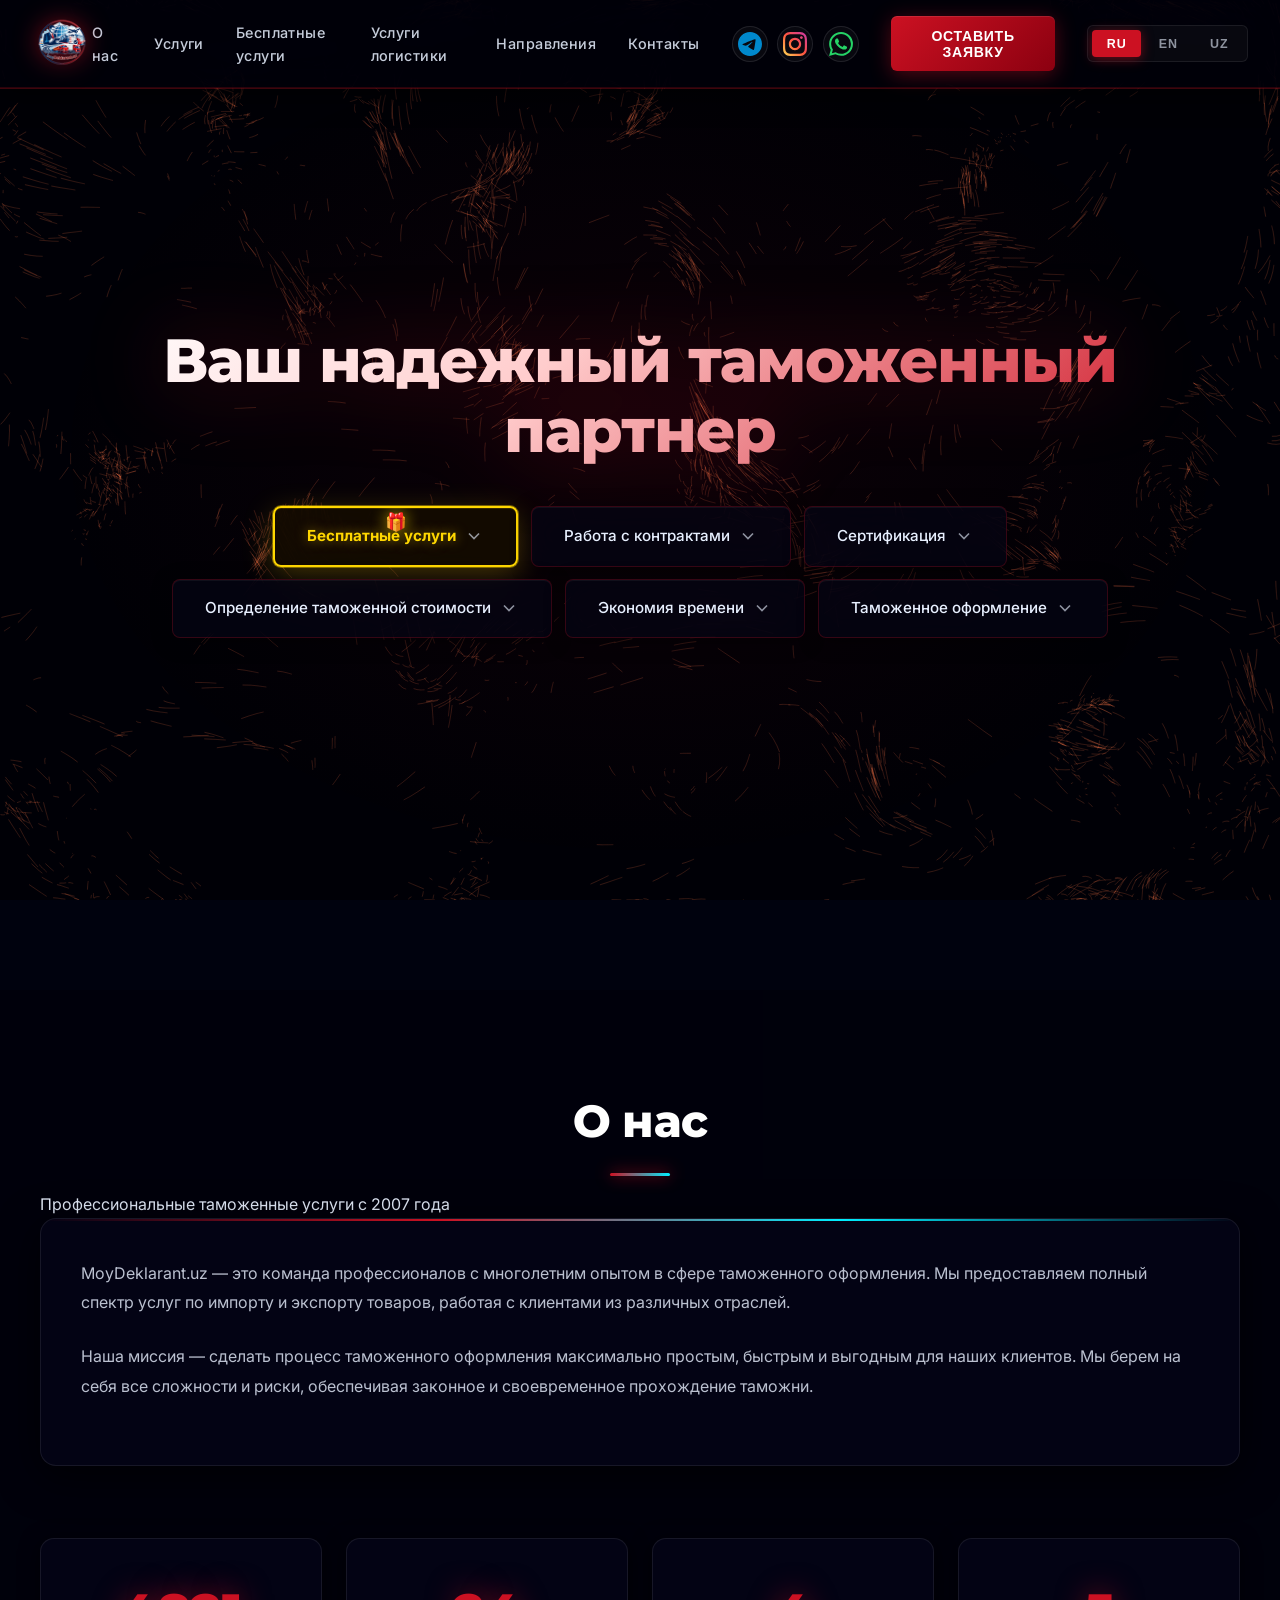
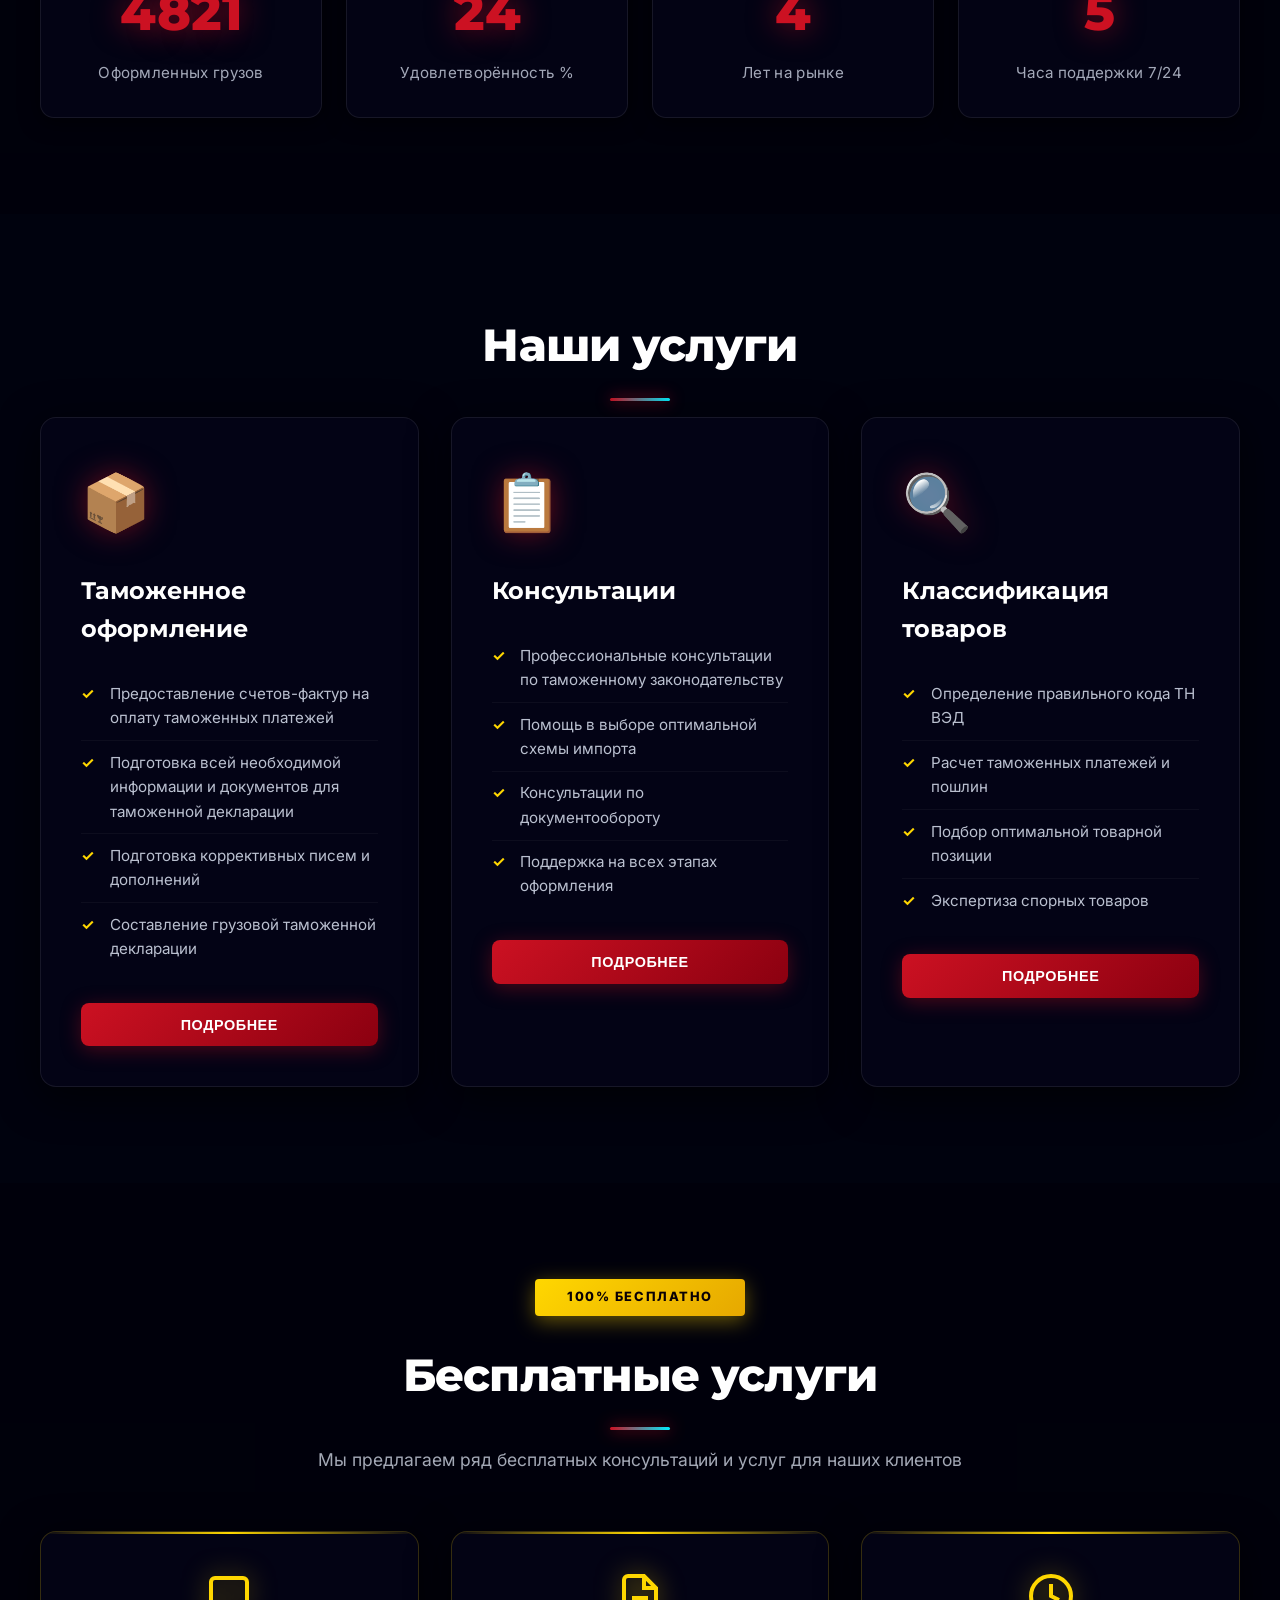
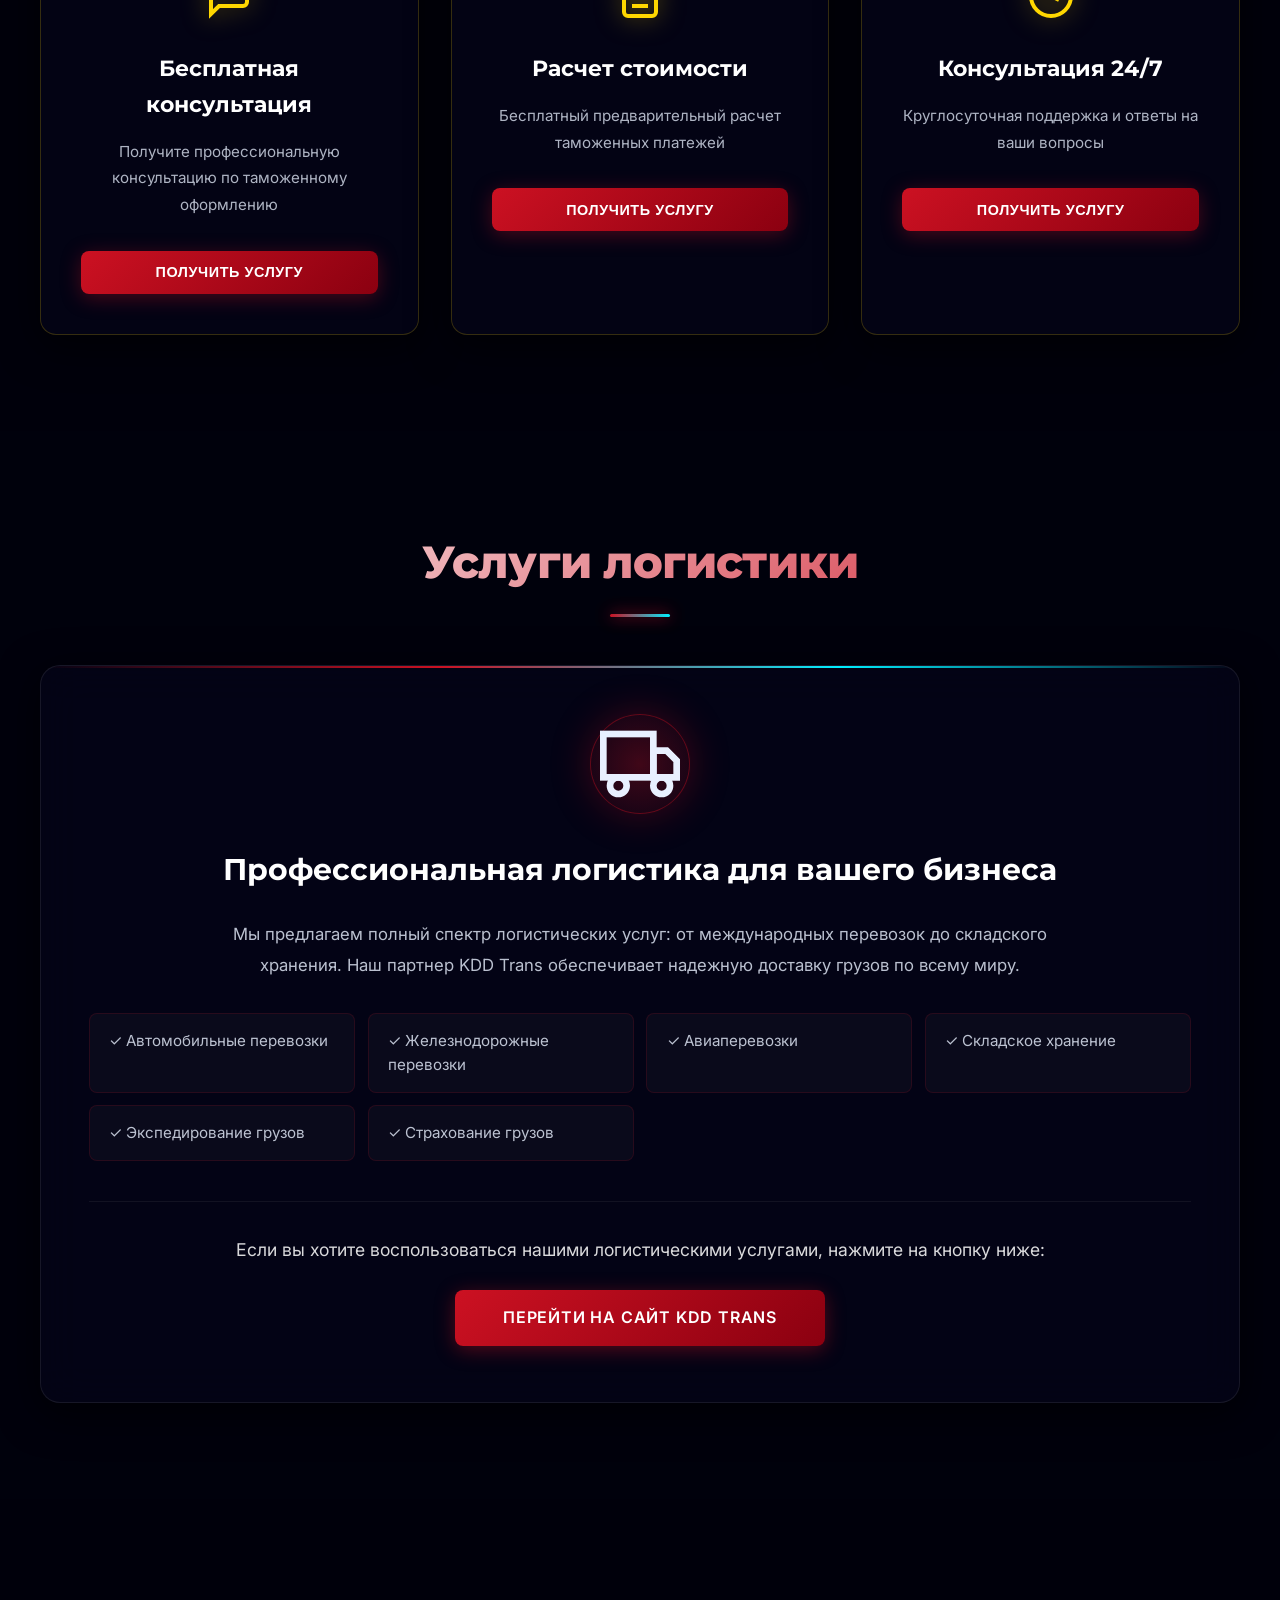
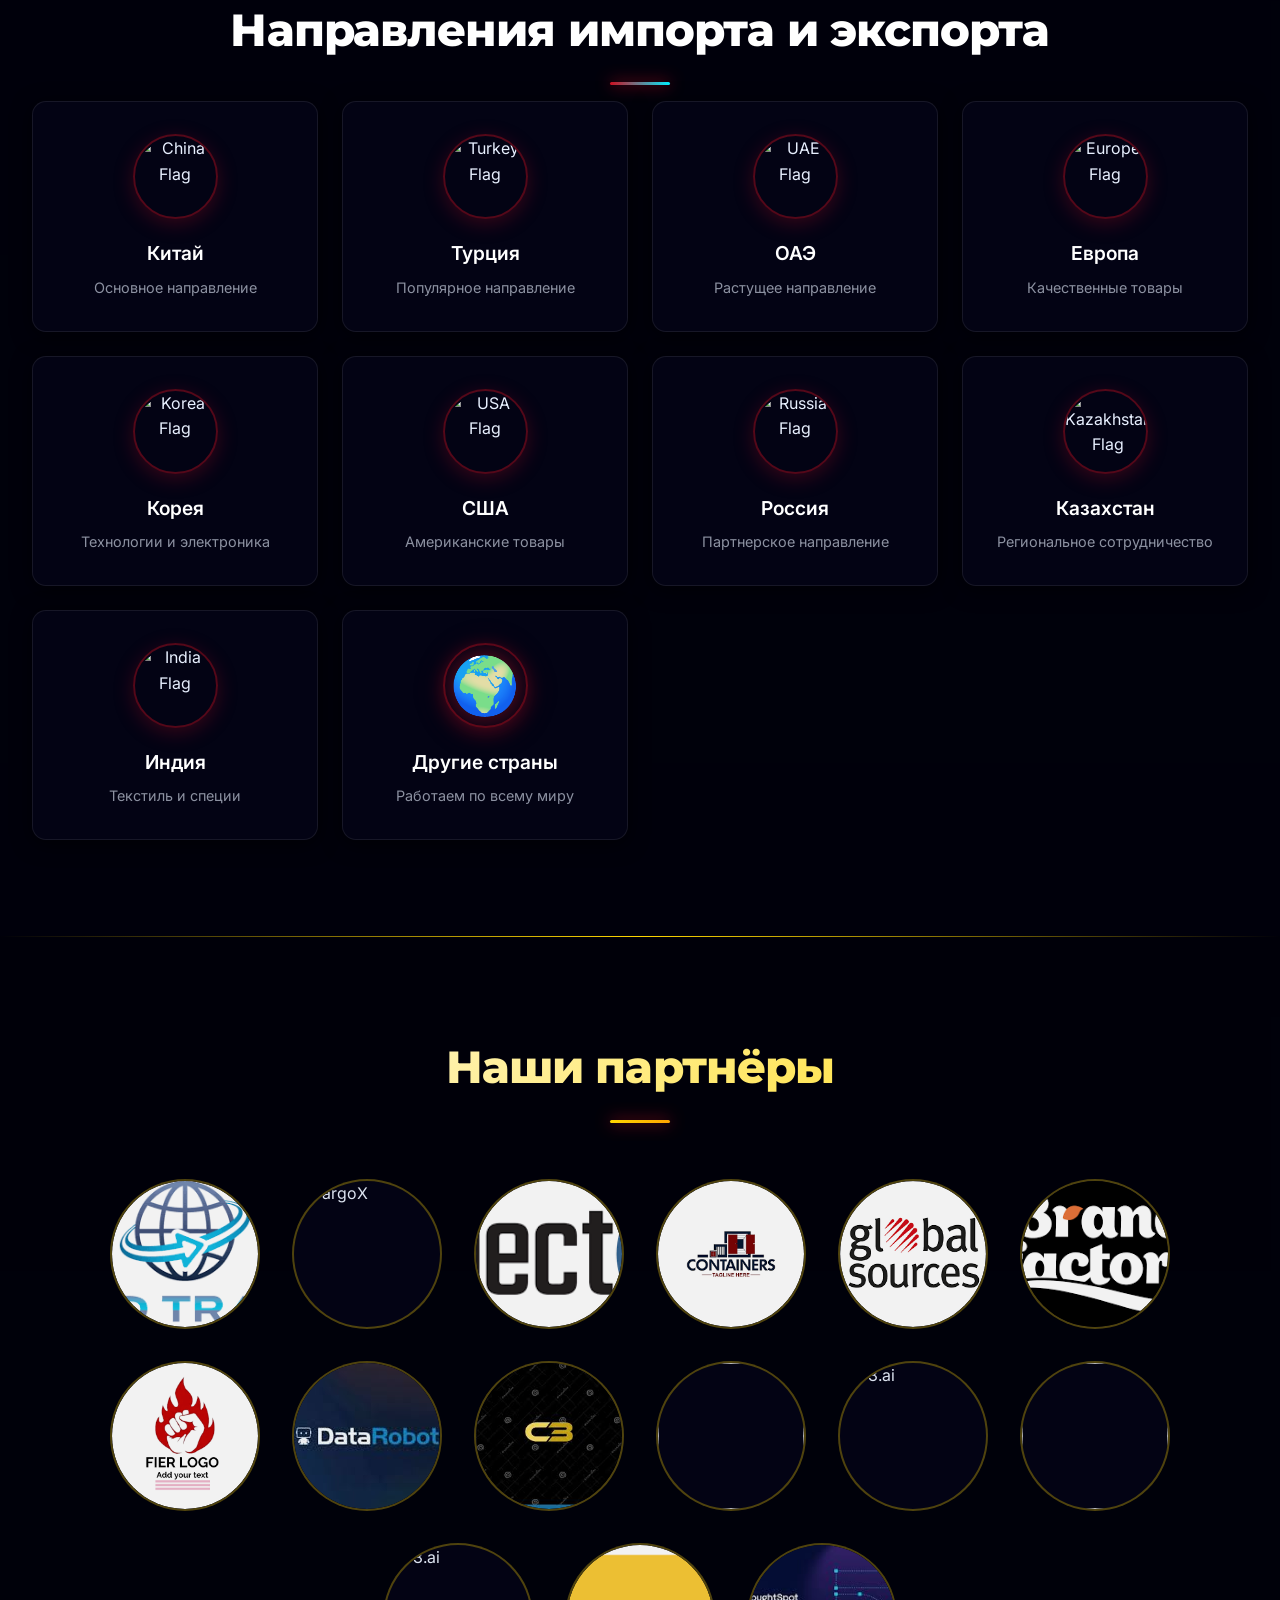
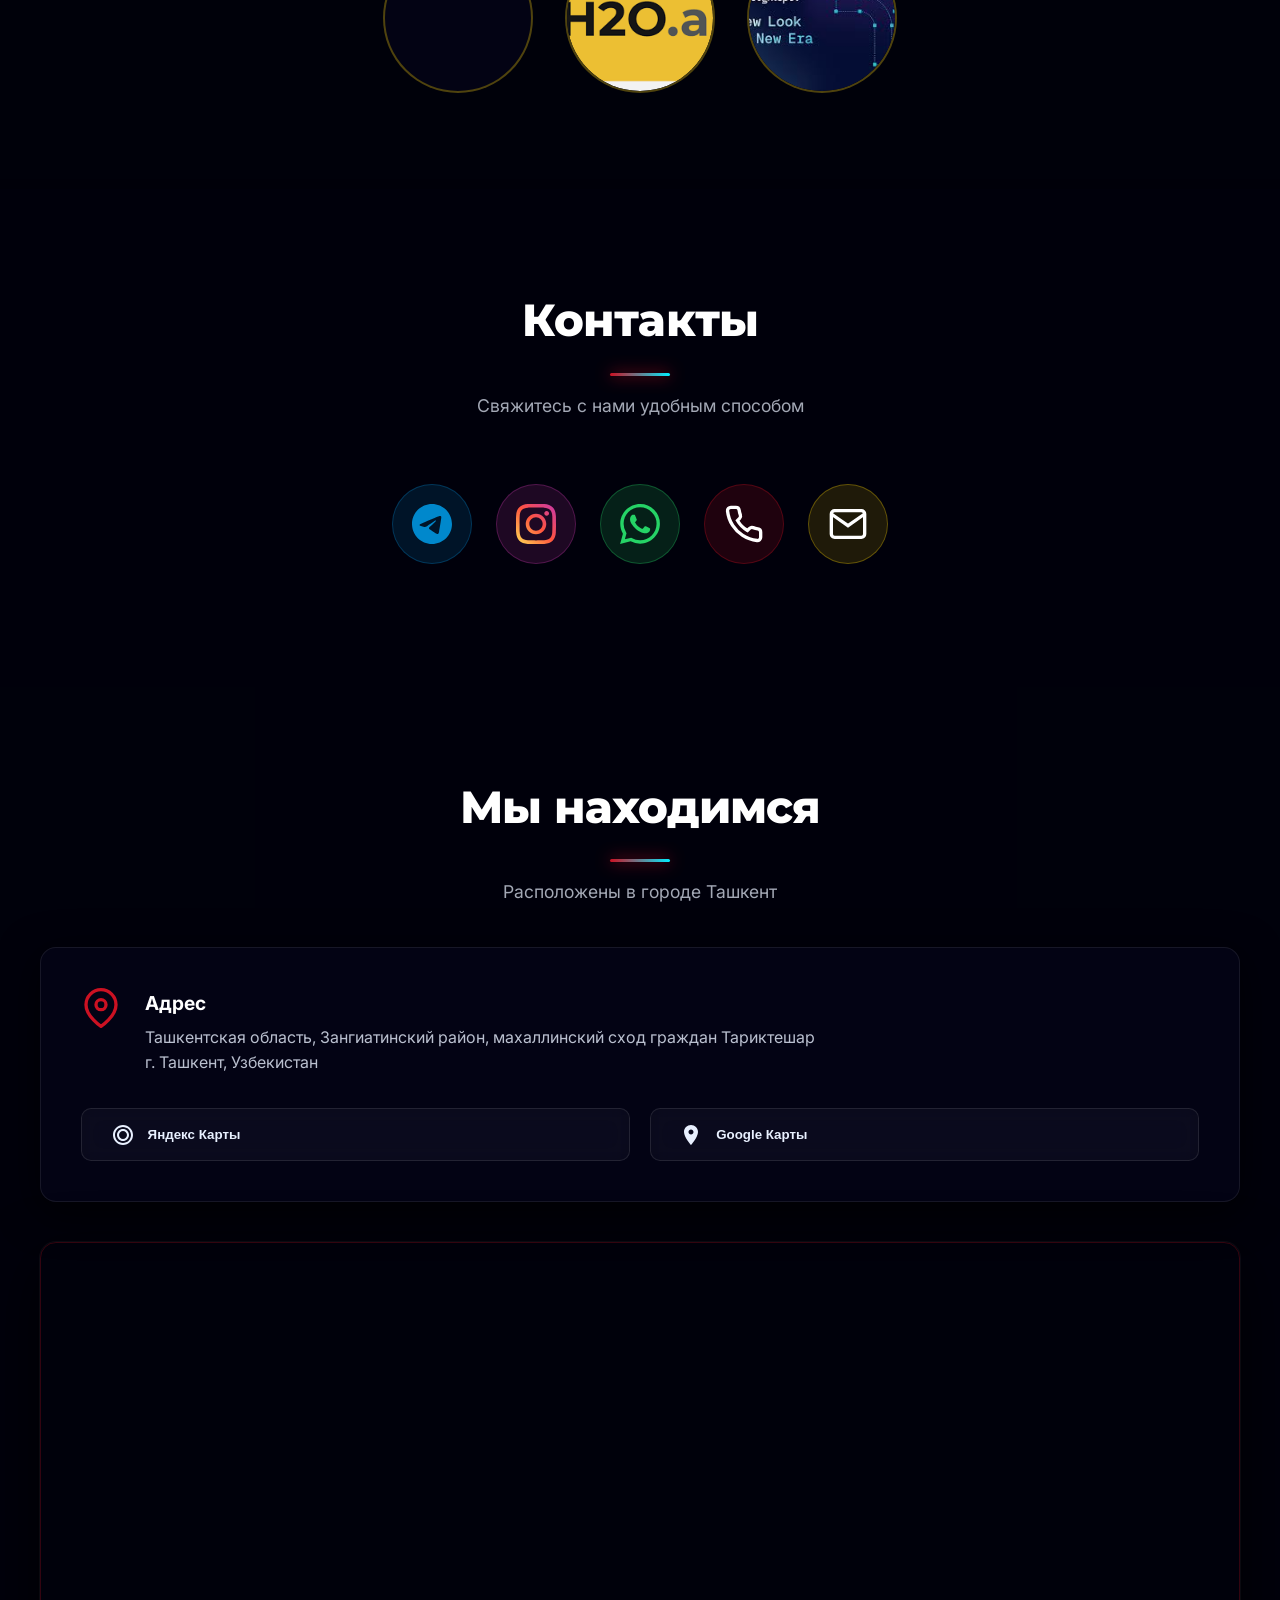
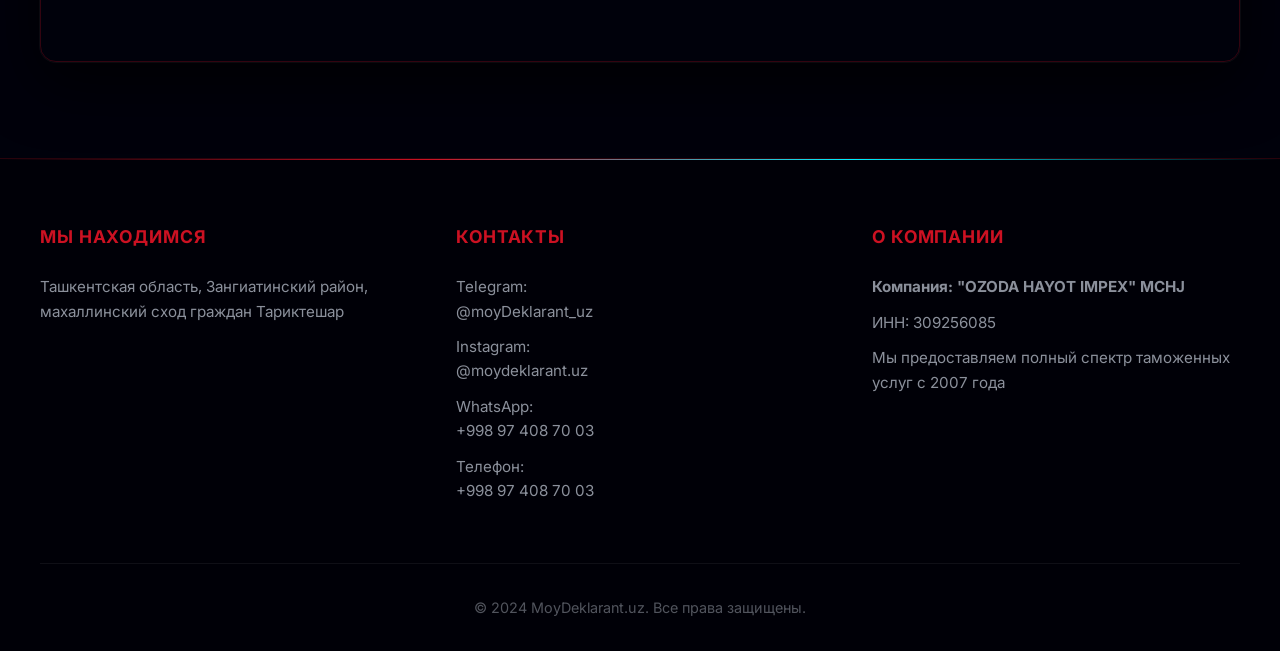
==== commit b2acd7a7: "Update greeting from 'Hello' to 'Goodbye'" ====
--- a/index.html
+++ b/index.html
@@ -1,10 +1,32 @@
-<!DOCTYPE html><html lang="ru"><head><title>Moy Deklarant — Услуги декларанта в Узбекистане</title><meta name="description" content="Профессиональная помощь в растаможке авто и оформлении грузов в Узбекистане. Быстро, надежно, доступно. Звоните!"><meta name="keywords" content="декларант, Узбекистан, растаможка, таможенное оформление, Ташкент"><meta charset="UTF-8"><meta name="viewport" content="width=device-width, initial-scale=1.0"><link rel="icon" type="image/png" sizes="32x32" href="logo.png"><link rel="icon" type="image/png" sizes="16x16" href="logo.png"><link rel="shortcut icon" href="logo.png"><link rel="apple-touch-icon" sizes="180x180" href="logo.png"><link href="https://fonts.googleapis.com/css2?family=Inter:wght@300;400;500;600;700;800&family=Montserrat:wght@400;500;600;700;800&display=swap" rel="stylesheet"><link rel="stylesheet" href="styles.css"></head><body><canvas id="particle-canvas"></canvas><div id="scroll-progress"></div><header><a href="#" class="logo"><img src="logo.png" alt="MoyDeklarant.uz" class="logo-image"></a><button class="mobile-menu-toggle" id="mobileMenuToggle"><span></span><span></span><span></span></button><nav id="mainNav"><a href="#about" class="lang-text" data-ru="О нас" data-en="About Us" data-uz="Biz haqimizda">Biz haqimizda</a><a href="#services" class="lang-text" data-ru="Услуги" data-en="Services" data-uz="Xizmatlar">Xizmatlar</a><a href="#free-services" class="lang-text" data-ru="Бесплатные услуги" data-en="Free Services" data-uz="Bepul xizmatlar">Bepul xizmatlar</a><a href="#logistics" class="lang-text" data-ru="Услуги логистики" data-en="Logistics Services" data-uz="Logistika xizmatlari">Услуги логистики<Логистика</a><a href="#directions" class="lang-text" data-ru="Направления" data-en="Directions" data-uz="Yo'nalishlar">Yo'nalishlar</a><a href="#contacts" class="lang-text" data-ru="Контакты" data-en="Contacts" data-uz="Kontaktlar">Kontaktlar</a><div class="social-icons"><a href="https://t.me/moyDeklarant_uz" target="_blank" aria-label="Telegram"><svg width="24" height="24" viewBox="0 0 24 24" fill="#0088cc"><path d="M12 0C5.373 0 0 5.373 0 12s5.373 12 12 12 12-5.373 12-12S18.627 0 12 0zm5.562 8.161c-.18 1.897-.962 6.502-1.359 8.627-.168.9-.5 1.201-.82 1.23-.697.064-1.226-.461-1.901-.903-1.056-.693-1.653-1.124-2.678-1.8-1.185-.781-.417-1.21.258-1.91.177-.184 3.247-2.977 3.307-3.23.007-.032.014-.15-.056-.212s-.174-.041-.249-.024c-.106.024-1.793 1.14-5.061 3.345-.479.33-.913.49-1.302.48-.428-.008-1.252-.241-1.865-.44-.752-.244-1.349-.374-1.297-.789.027-.216.325-.437.893-.663 3.498-1.524 5.83-2.529 6.998-3.014 3.332-1.386 4.025-1.627 4.476-1.635.099-.002.321.023.465.14.121.099.155.232.171.326.016.093.036.306.02.472z"/></svg></a><a href="https://www.instagram.com/moydeklarant.uz?igsh=NHZwd3d6MzMyb3pv" target="_blank" aria-label="Instagram"><svg width="24" height="24" viewBox="0 0 24 24" fill="url(#instagram-gradient)"><defs><linearGradient id="instagram-gradient" x1="0%" y1="100%" x2="100%" y2="0%"><stop offset="0%" style="stop-color:#FFDD55" /><stop offset="50%" style="stop-color:#FF543E" /><stop offset="100%" style="stop-color:#C837AB" /></linearGradient></defs><path d="M12 2.163c3.204 0 3.584.012 4.85.07 3.252.148 4.771 1.691 4.919 4.919.058 1.265.069 1.645.069 4.849 0 3.205-.012 3.584-.069 4.849-.149 3.225-1.664 4.771-4.919 4.919-1.266.058-1.644.07-4.85.07-3.204 0-3.584-.012-4.849-.07-3.26-.149-4.771-1.699-4.919-4.92-.058-1.265-.07-1.644-.07-4.849 0-3.204.013-3.583.07-4.849.149-3.227 1.664-4.771 4.919-4.919 1.266-.057 1.645-.069 4.849-.069zm0-2.163c-3.259 0-3.667.014-4.947.072-4.358.2-6.78 2.618-6.98 6.98-.059 1.281-.073 1.689-.073 4.948 0 3.259.014 3.668.072 4.948.2 4.358 2.618 6.78 6.98 6.98 1.281.058 1.689.072 4.948.072 3.259 0 3.668-.014 4.948-.072 4.354-.2 6.782-2.618 6.979-6.98.059-1.28.073-1.689.073-4.948 0-3.259-.014-3.667-.072-4.947-.196-4.354-2.617-6.78-6.979-6.98-1.281-.059-1.69-.073-4.949-.073zm0 5.838c-3.403 0-6.162 2.759-6.162 6.162s2.759 6.163 6.162 6.163 6.162-2.759 6.162-6.163c0-3.403-2.759-6.162-6.162-6.162zm0 10.162c-2.209 0-4-1.79-4-4 0-2.209 1.791-4 4-4s4 1.791 4 4c0 2.21-1.791 4-4 4zm6.406-11.845c-.796 0-1.441.645-1.441 1.44s.645 1.44 1.441 1.44c.795 0 1.439-.645 1.439-1.44s-.644-1.44-1.439-1.44z"/></svg></a><a href="https://wa.me/998974087003" target="_blank" aria-label="WhatsApp"><svg width="24" height="24" viewBox="0 0 24 24" fill="#25D366"><path d="M17.472 14.382c-.297-.149-1.758-.867-2.03-.967-.273-.099-.471-.148-.67.15-.197.297-.767.966-.94 1.164-.173.199-.347.223-.644.075-.297-.15-1.255-.463-2.39-1.475-.883-.788-1.48-1.761-1.653-2.059-.173-.297-.018-.458.13-.606.134-.133.298-.347.446-.52.149-.174.198-.298.298-.497.099-.198.05-.371-.025-.52-.075-.149-.669-1.612-.916-2.207-.242-.579-.487-.5-.669-.51-.173-.008-.371-.01-.57-.01-.198 0-.52.074-.792.372-.272.297-1.04 1.016-1.04 2.479 0 1.462 1.065 2.875 1.213 3.074.149.198 2.096 3.2 5.077 4.487.709.306 1.262.489 1.694.625.712.227 1.36.195 1.871.118.571-.085 1.758-.719 2.006-1.413.248-.694.248-1.289.173-1.413-.074-.124-.272-.198-.57-.347m-5.421 7.403h-.004a9.87 9.87 0 01-5.031-1.378l-.361-.214-3.741.982.998-3.648-.235-.374a9.86 9.86 0 01-1.51-5.26c.001-5.45 4.436-9.884 9.888-9.884 2.64 0 5.122 1.03 6.988 2.898a9.825 9.825 0 012.893 6.994c-.003 5.45-4.437 9.884-9.885 9.884m8.413-18.297A11.815 11.815 0 0012.05 0C5.495 0 .16 5.335.157 11.892c0 2.096.547 4.142 1.588 5.945L.057 24l6.305-1.654a11.882 11.882 0 005.683 1.448h.005c6.554 0 11.89-5.335 11.893-11.893a11.821 11.821 0 00-3.48-8.413z"/></svg></a></div><button class="btn-primary lang-text" onclick="openModal()" data-ru="Оставить заявку" data-en="Leave a Request" data-uz="So'rov qoldirish">So'rov qoldirish</button><div class="lang-switcher"><button class="lang-btn active" data-lang="ru">RU</button><button class="lang-btn" data-lang="en">EN</button><button class="lang-btn" data-lang="uz">UZ</button></div></nav></header><section class="hero"><div class="space-veil"></div><div class="space-stars" aria-hidden="true"><div class="space-star" style="left:10%;top:20%;animation-delay:0s"></div><div class="space-star" style="left:30%;top:40%;animation-delay:0.6s"></div><div class="space-star" style="left:60%;top:15%;animation-delay:1.2s"></div><div class="space-star" style="left:80%;top:70%;animation-delay:0.9s"></div></div><div class="comet" style="top:15%; left:-10%; animation-delay:2s;"></div><div class="animated-bg"><div class="floating-particles"></div></div><div class="hero-content"><h1 class="animate-on-scroll fade-in-up lang-text" data-ru="Ваш надежный таможенный партнер" data-en="Your Reliable Customs Partner" data-uz="Sizning ishonchli bojxona hamkoringiz">Sizning ishonchli<br>bojxona hamkoringiz</h1><ul class="hero-list">
+<!DOCTYPE html><html lang="ru"><head><title>Moy Deklarant — Услуги декларанта в Узбекистане</title><meta name="description" content="Профессиональная помощь в растаможке авто и оформлении грузов в Узбекистане. Быстро, надежно, доступно. Звоните!"><meta name="keywords" content="декларант, Узбекистан, растаможка, таможенное оформление, Ташкент"><meta charset="UTF-8"><meta name="viewport" content="width=device-width, initial-scale=1.0"><link rel="icon" type="image/png" sizes="32x32" href="logo.png"><link rel="icon" type="image/png" sizes="16x16" href="logo.png"><link rel="shortcut icon" href="logo.png"><link rel="apple-touch-icon" sizes="180x180" href="logo.png"><link href="https://fonts.googleapis.com/css2?family=Inter:wght@300;400;500;600;700;800&family=Montserrat:wght@400;500;600;700;800&display=swap" rel="stylesheet"><link rel="stylesheet" href="styles.css"></head><body><canvas id="particle-canvas"></canvas>
+<div class="mobile-quick-bar">
+  <a href="tel:+998974087003" class="mobile-quick-btn call-btn" aria-label="Позвонить">
+    <svg viewBox="0 0 24 24" fill="none" stroke="currentColor" stroke-width="2"><path d="M22 16.92v3a2 2 0 0 1-2.18 2 19.79 19.79 0 0 1-8.63-3.07A19.5 19.5 0 0 1 4.69 12 19.79 19.79 0 0 1 1.62 3.38 2 2 0 0 1 3.6 1.21h3a2 2 0 0 1 2 1.72c.127.96.361 1.903.7 2.81a2 2 0 0 1-.45 2.11L8.09 9.91A16 16 0 0 0 14 15.82l1.27-1.27a2 2 0 0 1 2.11-.45c.907.339 1.85.573 2.81.7A2 2 0 0 1 22 16.92z"></path></svg>
+    <span>Позвонить</span>
+  </a>
+  <a href="https://t.me/moyDeklarant_uz" target="_blank" class="mobile-quick-btn tg-btn" aria-label="Telegram">
+    <svg viewBox="0 0 24 24" fill="currentColor"><path d="M12 0C5.373 0 0 5.373 0 12s5.373 12 12 12 12-5.373 12-12S18.627 0 12 0zm5.562 8.161c-.18 1.897-.962 6.502-1.359 8.627-.168.9-.5 1.201-.82 1.23-.697.064-1.226-.461-1.901-.903-1.056-.693-1.653-1.124-2.678-1.8-1.185-.781-.417-1.21.258-1.91.177-.184 3.247-2.977 3.307-3.23.007-.032.014-.15-.056-.212s-.174-.041-.249-.024c-.106.024-1.793 1.14-5.061 3.345-.479.33-.913.49-1.302.48-.428-.008-1.252-.241-1.865-.44-.752-.244-1.349-.374-1.297-.789.027-.216.325-.437.893-.663 3.498-1.524 5.83-2.529 6.998-3.014 3.332-1.386 4.025-1.627 4.476-1.635.099-.002.321.023.465.14.121.099.155.232.171.326.016.093.036.306.02.472z"/></svg>
+    <span>Telegram</span>
+  </a>
+  <a href="https://wa.me/998974087003" target="_blank" class="mobile-quick-btn wa-btn" aria-label="WhatsApp">
+    <svg viewBox="0 0 24 24" fill="currentColor"><path d="M17.472 14.382c-.297-.149-1.758-.867-2.03-.967-.273-.099-.471-.148-.67.15-.197.297-.767.966-.94 1.164-.173.199-.347.223-.644.075-.297-.15-1.255-.463-2.39-1.475-.883-.788-1.48-1.761-1.653-2.059-.173-.297-.018-.458.13-.606.134-.133.298-.347.446-.52.149-.174.198-.298.298-.497.099-.198.05-.371-.025-.52-.075-.149-.669-1.612-.916-2.207-.242-.579-.487-.5-.669-.51-.173-.008-.371-.01-.57-.01-.198 0-.52.074-.792.372-.272.297-1.04 1.016-1.04 2.479 0 1.462 1.065 2.875 1.213 3.074.149.198 2.096 3.2 5.077 4.487.709.306 1.262.489 1.694.625.712.227 1.36.195 1.871.118.571-.085 1.758-.719 2.006-1.413.248-.694.248-1.289.173-1.413-.074-.124-.272-.198-.57-.347m-5.421 7.403h-.004a9.87 9.87 0 01-5.031-1.378l-.361-.214-3.741.982.998-3.648-.235-.374a9.86 9.86 0 01-1.51-5.26c.001-5.45 4.436-9.884 9.888-9.884 2.64 0 5.122 1.03 6.988 2.898a9.825 9.825 0 012.893 6.994c-.003 5.45-4.437 9.884-9.885 9.884m8.413-18.297A11.815 11.815 0 0012.05 0C5.495 0 .16 5.335.157 11.892c0 2.096.547 4.142 1.588 5.945L.057 24l6.305-1.654a11.882 11.882 0 005.683 1.448h.005c6.554 0 11.89-5.335 11.893-11.893a11.821 11.821 0 00-3.48-8.413z"/></svg>
+    <span>WhatsApp</span>
+  </a>
+  <button class="mobile-quick-btn req-btn" onclick="openModal()" aria-label="Заявка">
+    <svg viewBox="0 0 24 24" fill="none" stroke="currentColor" stroke-width="2"><path d="M14 2H6a2 2 0 0 0-2 2v16a2 2 0 0 0 2 2h12a2 2 0 0 0 2-2V8z"></path><polyline points="14 2 14 8 20 8"></polyline><line x1="16" y1="13" x2="8" y2="13"></line><line x1="16" y1="17" x2="8" y2="17"></line></svg>
+    <span>Заявка</span>
+  </button>
+  <a href="#contacts" class="mobile-quick-btn map-btn-q" aria-label="Контакты">
+    <svg viewBox="0 0 24 24" fill="none" stroke="currentColor" stroke-width="2"><path d="M21 10c0 7-9 13-9 13s-9-6-9-13a9 9 0 0 1 18 0z"></path><circle cx="12" cy="10" r="3"></circle></svg>
+    <span>Контакты</span>
+  </a>
+</div><div id="scroll-progress"></div><header><a href="#" class="logo"><img src="logo.png" alt="MoyDeklarant.uz" class="logo-image"></a><button class="mobile-menu-toggle" id="mobileMenuToggle"><span></span><span></span><span></span></button><nav id="mainNav"><a href="#about" class="lang-text" data-ru="О нас" data-en="About Us" data-uz="Biz haqimizda">Biz haqimizda</a><a href="#services" class="lang-text" data-ru="Услуги" data-en="Services" data-uz="Xizmatlar">Xizmatlar</a><a href="#free-services" class="lang-text" data-ru="Бесплатные услуги" data-en="Free Services" data-uz="Bepul xizmatlar">Bepul xizmatlar</a><a href="#logistics" class="lang-text" data-ru="Услуги логистики" data-en="Logistics Services" data-uz="Logistika xizmatlari">Услуги логистики<Логистика</a><a href="#directions" class="lang-text" data-ru="Направления" data-en="Directions" data-uz="Yo'nalishlar">Yo'nalishlar</a><a href="#contacts" class="lang-text" data-ru="Контакты" data-en="Contacts" data-uz="Kontaktlar">Kontaktlar</a><div class="social-icons"><a href="https://t.me/moyDeklarant_uz" target="_blank" aria-label="Telegram"><svg width="24" height="24" viewBox="0 0 24 24" fill="#0088cc"><path d="M12 0C5.373 0 0 5.373 0 12s5.373 12 12 12 12-5.373 12-12S18.627 0 12 0zm5.562 8.161c-.18 1.897-.962 6.502-1.359 8.627-.168.9-.5 1.201-.82 1.23-.697.064-1.226-.461-1.901-.903-1.056-.693-1.653-1.124-2.678-1.8-1.185-.781-.417-1.21.258-1.91.177-.184 3.247-2.977 3.307-3.23.007-.032.014-.15-.056-.212s-.174-.041-.249-.024c-.106.024-1.793 1.14-5.061 3.345-.479.33-.913.49-1.302.48-.428-.008-1.252-.241-1.865-.44-.752-.244-1.349-.374-1.297-.789.027-.216.325-.437.893-.663 3.498-1.524 5.83-2.529 6.998-3.014 3.332-1.386 4.025-1.627 4.476-1.635.099-.002.321.023.465.14.121.099.155.232.171.326.016.093.036.306.02.472z"/></svg></a><a href="https://www.instagram.com/moydeklarant.uz?igsh=NHZwd3d6MzMyb3pv" target="_blank" aria-label="Instagram"><svg width="24" height="24" viewBox="0 0 24 24" fill="url(#instagram-gradient)"><defs><linearGradient id="instagram-gradient" x1="0%" y1="100%" x2="100%" y2="0%"><stop offset="0%" style="stop-color:#FFDD55" /><stop offset="50%" style="stop-color:#FF543E" /><stop offset="100%" style="stop-color:#C837AB" /></linearGradient></defs><path d="M12 2.163c3.204 0 3.584.012 4.85.07 3.252.148 4.771 1.691 4.919 4.919.058 1.265.069 1.645.069 4.849 0 3.205-.012 3.584-.069 4.849-.149 3.225-1.664 4.771-4.919 4.919-1.266.058-1.644.07-4.85.07-3.204 0-3.584-.012-4.849-.07-3.26-.149-4.771-1.699-4.919-4.92-.058-1.265-.07-1.644-.07-4.849 0-3.204.013-3.583.07-4.849.149-3.227 1.664-4.771 4.919-4.919 1.266-.057 1.645-.069 4.849-.069zm0-2.163c-3.259 0-3.667.014-4.947.072-4.358.2-6.78 2.618-6.98 6.98-.059 1.281-.073 1.689-.073 4.948 0 3.259.014 3.668.072 4.948.2 4.358 2.618 6.78 6.98 6.98 1.281.058 1.689.072 4.948.072 3.259 0 3.668-.014 4.948-.072 4.354-.2 6.782-2.618 6.979-6.98.059-1.28.073-1.689.073-4.948 0-3.259-.014-3.667-.072-4.947-.196-4.354-2.617-6.78-6.979-6.98-1.281-.059-1.69-.073-4.949-.073zm0 5.838c-3.403 0-6.162 2.759-6.162 6.162s2.759 6.163 6.162 6.163 6.162-2.759 6.162-6.163c0-3.403-2.759-6.162-6.162-6.162zm0 10.162c-2.209 0-4-1.79-4-4 0-2.209 1.791-4 4-4s4 1.791 4 4c0 2.21-1.791 4-4 4zm6.406-11.845c-.796 0-1.441.645-1.441 1.44s.645 1.44 1.441 1.44c.795 0 1.439-.645 1.439-1.44s-.644-1.44-1.439-1.44z"/></svg></a><a href="https://wa.me/998974087003" target="_blank" aria-label="WhatsApp"><svg width="24" height="24" viewBox="0 0 24 24" fill="#25D366"><path d="M17.472 14.382c-.297-.149-1.758-.867-2.03-.967-.273-.099-.471-.148-.67.15-.197.297-.767.966-.94 1.164-.173.199-.347.223-.644.075-.297-.15-1.255-.463-2.39-1.475-.883-.788-1.48-1.761-1.653-2.059-.173-.297-.018-.458.13-.606.134-.133.298-.347.446-.52.149-.174.198-.298.298-.497.099-.198.05-.371-.025-.52-.075-.149-.669-1.612-.916-2.207-.242-.579-.487-.5-.669-.51-.173-.008-.371-.01-.57-.01-.198 0-.52.074-.792.372-.272.297-1.04 1.016-1.04 2.479 0 1.462 1.065 2.875 1.213 3.074.149.198 2.096 3.2 5.077 4.487.709.306 1.262.489 1.694.625.712.227 1.36.195 1.871.118.571-.085 1.758-.719 2.006-1.413.248-.694.248-1.289.173-1.413-.074-.124-.272-.198-.57-.347m-5.421 7.403h-.004a9.87 9.87 0 01-5.031-1.378l-.361-.214-3.741.982.998-3.648-.235-.374a9.86 9.86 0 01-1.51-5.26c.001-5.45 4.436-9.884 9.888-9.884 2.64 0 5.122 1.03 6.988 2.898a9.825 9.825 0 012.893 6.994c-.003 5.45-4.437 9.884-9.885 9.884m8.413-18.297A11.815 11.815 0 0012.05 0C5.495 0 .16 5.335.157 11.892c0 2.096.547 4.142 1.588 5.945L.057 24l6.305-1.654a11.882 11.882 0 005.683 1.448h.005c6.554 0 11.89-5.335 11.893-11.893a11.821 11.821 0 00-3.48-8.413z"/></svg></a></div><button class="btn-primary lang-text" onclick="openModal()" data-ru="Оставить заявку" data-en="Leave a Request" data-uz="So'rov qoldirish">So'rov qoldirish</button><div class="lang-switcher"><button class="lang-btn active" data-lang="ru">RU</button><button class="lang-btn" data-lang="en">EN</button><button class="lang-btn" data-lang="uz">UZ</button></div></nav></header><section class="hero"><div class="space-veil"></div><div class="space-stars" aria-hidden="true"><div class="space-star" style="left:10%;top:20%;animation-delay:0s"></div><div class="space-star" style="left:30%;top:40%;animation-delay:0.6s"></div><div class="space-star" style="left:60%;top:15%;animation-delay:1.2s"></div><div class="space-star" style="left:80%;top:70%;animation-delay:0.9s"></div></div><div class="comet" style="top:15%; left:-10%; animation-delay:2s;"></div><div class="animated-bg"><div class="floating-particles"></div></div><div class="hero-content"><h1 class="animate-on-scroll fade-in-up lang-text" data-ru="Ваш надежный таможенный партнер" data-en="Your Reliable Customs Partner" data-uz="Sizning ishonchli bojxona hamkoringiz">Sizning ishonchli<br>bojxona hamkoringiz</h1><ul class="hero-list">
 <li class="animate-on-scroll fade-in-left expandable-item hero-item-featured" style="animation-delay: 0.2s;" data-expand="freeservices"><span class="lang-text" data-ru="Бесплатные услуги" data-en="Free Services" data-uz="Bepul xizmatlar">Bepul xizmatlar</span><svg class="expand-icon" width="20" height="20" viewBox="0 0 24 24" fill="none" stroke="currentColor" stroke-width="2"><polyline points="6 9 12 15 18 9"></polyline></svg></li>
 <li class="animate-on-scroll fade-in-left expandable-item" style="animation-delay: 0.3s;" data-expand="contracts"><span class="lang-text" data-ru="Работа с контрактами" data-en="Contract Management" data-uz="Shartnomalar bilan ishlash">Shartnomalar bilan ishlash</span><svg class="expand-icon" width="20" height="20" viewBox="0 0 24 24" fill="none" stroke="currentColor" stroke-width="2"><polyline points="6 9 12 15 18 9"></polyline></svg></li>
 <li class="animate-on-scroll fade-in-left expandable-item" style="animation-delay: 0.4s;" data-expand="certification"><span class="lang-text" data-ru="Сертификация" data-en="Certification" data-uz="Sertifikatlash">Sertifikatlash</span><svg class="expand-icon" width="20" height="20" viewBox="0 0 24 24" fill="none" stroke="currentColor" stroke-width="2"><polyline points="6 9 12 15 18 9"></polyline></svg></li>
 <li class="animate-on-scroll fade-in-left expandable-item" style="animation-delay: 0.5s;" data-expand="valuation"><span class="lang-text" data-ru="Определение таможенной стоимости" data-en="Customs Value Determination" data-uz="Bojxona qiymatini aniqlash">Bojxona qiymatini aniqlash</span><svg class="expand-icon" width="20" height="20" viewBox="0 0 24 24" fill="none" stroke="currentColor" stroke-width="2"><polyline points="6 9 12 15 18 9"></polyline></svg></li>
 <li class="animate-on-scroll fade-in-left expandable-item" style="animation-delay: 0.6s;" data-expand="timesaving"><span class="lang-text" data-ru="Экономия времени" data-en="Time Saving" data-uz="Vaqt tejash">Vaqt tejash</span><svg class="expand-icon" width="20" height="20" viewBox="0 0 24 24" fill="none" stroke="currentColor" stroke-width="2"><polyline points="6 9 12 15 18 9"></polyline></svg></li>
 <li class="animate-on-scroll fade-in-left expandable-item" style="animation-delay: 0.7s;" data-expand="customs"><span class="lang-text" data-ru="Таможенное оформление" data-en="Customs Clearance" data-uz="Bojxona rasmiylashtiruvi">Bojxona rasmiylashtiruvi</span><svg class="expand-icon" width="20" height="20" viewBox="0 0 24 24" fill="none" stroke="currentColor" stroke-width="2"><polyline points="6 9 12 15 18 9"></polyline></svg></li>
-</ul></div></section><div class="expand-content" id="expand-customs"><div class="expand-inner"><h3 class="lang-text" data-ru="Таможенное оформление" data-en="Customs Clearance" data-uz="Bojxona rasmiylashtiruvi">Bojxona rasmiylashtiruvi</h3><p class="lang-text" data-ru="Таможенное оформление — это установленная государством процедура, при которой товары и транспортные средства законно пересекают границу." data-en="Customs clearance is a state-established procedure in which goods and vehicles legally cross the border." data-uz="Bojxona rasmiylashtiruvi — bu davlat tomonidan belgilangan tartib bo'lib, unda tovarlar va transport vositalari qonuniy ravishda chegarani kesib o'tadi.">Bojxona rasmiylashtiruvi — bu davlat tomonidan belgilangan tartib bo'lib, unda tovarlar va transport vositalari qonuniy ravishda chegarani kesib o'tadi.</p><ul><li class="lang-text" data-ru="подаются документы (декларация, счета, сертификаты);" data-en="documents are submitted (declaration, invoices, certificates);" data-uz="hujjatlar taqdim etiladi (deklaratsiya, hisob-fakturalar, sertifikatlar);">hujjatlar taqdim etiladi (deklaratsiya, hisob-fakturalar, sertifikatlar);</li><li class="lang-text" data-ru="уплачиваются таможенные пошлины, налоги и сборы;" data-en="customs duties, taxes and fees are paid;" data-uz="bojxona to'lovlari, soliqlar va yig'imlar to'lanadi;">bojxona to'lovlari, soliqlar va yig'imlar to'lanadi;</li><li class="lang-text" data-ru="проводится контроль (документальный, иногда физический);" data-en="control is carried out (documentary, sometimes physical);" data-uz="nazorat amalga oshiriladi (hujjatli, ba'zan jismoniy);">nazorat amalga oshiriladi (hujjatli, ba'zan jismoniy);</li><li class="lang-text" data-ru="товар получает разрешение на ввоз или вывоз." data-en="goods receive permission for import or export." data-uz="tovar import yoki eksport uchun ruxsat oladi;">tovar import yoki eksport uchun ruxsat oladi.</li></ul><button class="btn-get-service lang-text" onclick="openModal()" data-ru="Получить услугу" data-en="Get Service" data-uz="Xizmat olish">Xizmat olish</button></div></div><div class="expand-content" id="expand-contracts"><div class="expand-inner"><h3 class="lang-text" data-ru="Работа с контрактами" data-en="Contract Management" data-uz="Shartnomalar bilan ishlash">Shartnomalar bilan ishlash</h3><p class="lang-text" data-ru="Работа с контрактами в таможенной сфере — это оформление и контроль внешнеэкономических договоров, по которым товары пересекают границу." data-en="Working with contracts in the customs sphere is the registration and control of foreign economic contracts under which goods cross the border." data-uz="Bojxona sohasida shartnomalar bilan ishlash — bu tovarlar chegarani kesib o'tadigan tashqi iqtisodiy shartnomalarni rasmiylashtirish va nazorat qilish.">Bojxona sohasida shartnomalar bilan ishlash — bu tovarlar chegarani kesib o'tadigan tashqi iqtisodiy shartnomalarni rasmiylashtirish va nazorat qilish.</p><ul><li class="lang-text" data-ru="проверка внешнеторгового контракта (стороны, предмет, условия поставки);" data-en="verification of foreign trade contract (parties, subject, delivery terms);" data-uz="tashqi savdo shartnomasini tekshirish (tomonlar, mavzu, yetkazib berish shartlari);">tashqi savdo shartnomasini tekshirish (tomonlar, mavzu, yetkazib berish shartlari);</li><li class="lang-text" data-ru="контроль цен, валюты платежа и условий Incoterms;" data-en="control of prices, payment currency and Incoterms;" data-uz="narxlar, to'lov valyutasi va Incoterms shartlarini nazorat qilish;">narxlar, to'lov valyutasi va Incoterms shartlarini nazorat qilish;</li><li class="lang-text" data-ru="подготовка контрактных данных для таможенной декларации;" data-en="preparation of contractual data for customs declaration;" data-uz="bojxona deklaratsiyasi uchun shartnoma ma'lumotlarini tayyorlash;">bojxona deklaratsiyasi uchun shartnoma ma'lumotlarini tayyorlash;</li><li class="lang-text" data-ru="соблюдение требований таможенного и валютного законодательства;" data-en="compliance with customs and currency legislation;" data-uz="bojxona va valyuta qonunchiligiga rioya qilish;">bojxona va valyuta qonunchiligiga rioya qilish;</li><li class="lang-text" data-ru="сопровождение изменений и дополнений к контракту." data-en="support of changes and additions to the contract." data-uz="shartnomaga o'zgartirishlar va qo'shimchalarni qo'llab-quvvatlash;">shartnomaga o'zgartirishlar va qo'shimchalarni qo'llab-quvvatlash.</li></ul><button class="btn-get-service lang-text" onclick="openModal()" data-ru="Получить услугу" data-en="Get Service" data-uz="Xizmat olish">Xizmat olish</button></div></div><div class="expand-content" id="expand-certification"><div class="expand-inner"><h3 class="lang-text" data-ru="Сертификация" data-en="Certification" data-uz="Sertifikatlash">Sertifikatlash</h3><p class="lang-text" data-ru="Сертификация — это подтверждение того, что ввозимые или вывозимые товары соответствуют требованиям безопасности и стандартам страны ввоза." data-en="Certification is confirmation that imported or exported goods comply with safety requirements and standards of the importing country." data-uz="Sertifikatlash — bu import yoki eksport qilinadigan tovarlar xavfsizlik talablari va import qiluvchi mamlakat standartlariga mos kelishini tasdiqlash.">Sertifikatlash — bu import yoki eksport qilinadigan tovarlar xavfsizlik talablari va import qiluvchi mamlakat standartlariga mos kelishini tasdiqlash.</p><ul><li class="lang-text" data-ru="требуется для отдельных видов товаров;" data-en="required for certain types of goods;" data-uz="ma'lum turdagi tovarlar uchun talab qilinadi;">ma'lum turdagi tovarlar uchun talab qilinadi;</li><li class="lang-text" data-ru="подтверждает качество, безопасность и соответствие нормам;" data-en="confirms quality, safety and compliance with standards;" data-uz="sifat, xavfsizlik va standartlarga muvofiqlikni tasdiqlaydi;">sifat, xavfsizlik va standartlarga muvofiqlikni tasdiqlaydi;</li><li class="lang-text" data-ru="оформляется в виде сертификата или декларации соответствия;" data-en="issued as a certificate or declaration of conformity;" data-uz="sertifikat yoki muvofiqlik deklaratsiyasi shaklida chiqariladi;">sertifikat yoki muvofiqlik deklaratsiyasi shaklida chiqariladi;</li><li class="lang-text" data-ru="предоставляется при таможенном оформлении;" data-en="provided during customs clearance;" data-uz="bojxona rasmiylashtiruvi paytida taqdim etiladi;">bojxona rasmiylashtiruvi paytida taqdim etiladi;</li><li class="lang-text" data-ru="без сертификации товар могут не выпустить." data-en="without certification, goods may not be released." data-uz="sertifikatlashtirmasdan tovarlar chiqarilmasligi mumkin;">sertifikatlashtirmasdan tovarlar chiqarilmasligi mumkin.</li></ul><button class="btn-get-service lang-text" onclick="openModal()" data-ru="Получить услугу" data-en="Get Service" data-uz="Xizmat olish">Xizmat olish</button></div></div><div class="expand-content" id="expand-valuation"><div class="expand-inner"><h3 class="lang-text" data-ru="Определение таможенной стоимости" data-en="Customs Value Determination" data-uz="Bojxona qiymatini aniqlash">Bojxona qiymatini aniqlash</h3><p class="lang-text" data-ru="Определение таможенной стоимости — ключевой этап таможенного оформления, от которого напрямую зависят сумма таможенных платежей и скорость выпуска товара." data-en="Determination of customs value is a key stage of customs clearance, on which the amount of customs payments and the speed of goods release directly depend." data-uz="Bojxona qiymatini aniqlash — bu bojxona rasmiylashtiruvi asosiy bosqichi bo'lib, undan bojxona to'lovlari miqdori va tovarlarni chiqarish tezligi bevosita bog'liq.">Bojxona qiymatini aniqlash — bu bojxona rasmiylashtiruvi asosiy bosqichi bo'lib, undan bojxona to'lovlari miqdori va tovarlarni chiqarish tezligi bevosita bog'liq.</p><p class="lang-text" data-ru="Мы профессионально рассчитываем таможенную стоимость в строгом соответствии с таможенным законодательством и международными правилами." data-en="We professionally calculate the customs value in strict accordance with customs legislation and international rules." data-uz="Biz bojxona qiymatini bojxona qonunchiligi va xalqaro qoidalarga qat'iy rioya qilgan holda professional tarzda hisoblaymiz.">Biz bojxona qiymatini bojxona qonunchiligi va xalqaro qoidalarga qat'iy rioya qilgan holda professional tarzda hisoblaymiz.</p><p><strong class="lang-text" data-ru="В рамках бесплатных услуг:" data-en="As part of free services:" data-uz="Bepul xizmatlar doirasida:">Bepul xizmatlar doirasida:</strong></p><ul><li class="lang-text" data-ru="анализ внешнеторгового контракта и сопроводительных документов;" data-en="analysis of foreign trade contract and accompanying documents;" data-uz="tashqi savdo shartnomasi va ilova hujjatlarini tahlil qilish;">tashqi savdo shartnomasi va ilova hujjatlarini tahlil qilish;</li><li class="lang-text" data-ru="корректное определение метода таможенной оценки;" data-en="correct determination of customs valuation method;" data-uz="bojxona baholash usulini to'g'ri aniqlash;">bojxona baholash usulini to'g'ri aniqlash;</li><li class="lang-text" data-ru="расчёт таможенной стоимости без рисков занижения или доначислений;" data-en="calculation of customs value without risks of undervaluation or additional charges;" data-uz="qiymatni pasaytirish yoki qo'shimcha to'lovlar xavfi bo'lmagan holda bojxona qiymatini hisoblash;">qiymatni pasaytirish yoki qo'shimcha to'lovlar xavfi bo'lmagan holda bojxona qiymatini hisoblash;</li><li class="lang-text" data-ru="подготовка и обоснование данных для таможенной декларации;" data-en="preparation and justification of data for customs declaration;" data-uz="bojxona deklaratsiyasi uchun ma'lumotlarni tayyorlash va asoslash;">bojxona deklaratsiyasi uchun ma'lumotlarni tayyorlash va asoslash;</li><li class="lang-text" data-ru="сопровождение при запросах и проверках таможенных органов." data-en="support during requests and inspections by customs authorities." data-uz="bojxona organlari tomonidan so'rovlar va tekshiruvlar paytida yordam berish;">bojxona organlari tomonidan so'rovlar va tekshiruvlar paytida yordam berish.</li></ul><button class="btn-get-service lang-text" onclick="openModal()" data-ru="Получить услугу" data-en="Get Service" data-uz="Xizmat olish">Xizmat olish</button></div></div><div class="expand-content" id="expand-timesaving"><div class="expand-inner"><h3 class="lang-text" data-ru="Экономия времени" data-en="Time Saving" data-uz="Vaqt tejash">Vaqt tejash</h3><p class="lang-text" data-ru="Экономия времени без компромиссов." data-en="Time saving without compromises." data-uz="Murosasiz vaqt tejash.">Murosasiz vaqt tejash.</p><p class="lang-text" data-ru="Мы берём на себя полное таможенное оформление вашего товара и подготовку декларации в течение одного рабочего дня." data-en="We take full customs clearance of your goods and preparation of the declaration within one working day." data-uz="Biz sizning tovaringizni to'liq bojxona rasmiylashtiruvi va deklaratsiyani bir ish kuni ichida tayyorlashni o'z zimmamizga olamiz.">Biz sizning tovaringizni to'liq bojxona rasmiylashtiruvi va deklaratsiyani bir ish kuni ichida tayyorlashni o'z zimmamizga olamiz.</p><p class="lang-text" data-ru="Без лишних вопросов, скрытых расходов и рисков." data-en="Without unnecessary questions, hidden costs and risks." data-uz="Ortiqcha savollar, yashirin xarajatlar va xavf-xatarlar yo'q.">Keraksiz savollar, yashirin xarajatlar va xavflar siz.</p><p class="lang-text" data-ru="Только точность, профессионализм и безупречное соблюдение требований таможенного законодательства." data-en="Only accuracy, professionalism and impeccable compliance with customs legislation requirements." data-uz="Faqat aniqlik, professionallik va bojxona qonunchiligi talablariga benuqson rioya qilish.">Faqat aniqlik, professionallik va bojxona qonunchiligi talablariga benuqson rioya qilish.</p><p class="lang-text" data-ru="Надёжное оформление — основа стабильного бизнеса." data-en="Reliable registration is the basis of a stable business." data-uz="Ishonchli ro'yxatdan o'tkazish — barqaror biznesning asosi.">Ishonchli ro'yxatdan o'tkazish — barqaror biznesning asosi.</p><button class="btn-get-service lang-text" onclick="openModal()" data-ru="Получить услугу" data-en="Get Service" data-uz="Xizmat olish">Xizmat olish</button></div></div><div class="expand-content" id="expand-freeservices"><div class="expand-inner"><h3 class="lang-text" data-ru="Бесплатные услуги" data-en="Free Services" data-uz="Bepul xizmatlar">Bepul xizmatlar</h3><p class="lang-text" data-ru="Мы предоставляем ряд услуг совершенно бесплатно для всех наших клиентов — без скрытых условий и обязательств." data-en="We provide a range of services completely free of charge to all our clients — with no hidden conditions or obligations." data-uz="Biz barcha mijozlarimizga bir qator xizmatlarni mutlaqo bepul taqdim etamiz — yashirin shartlar va majburiyatlar yo'q.">Biz barcha mijozlarimizga bir qator xizmatlarni mutlaqo bepul taqdim etamiz — yashirin shartlar va majburiyatlar yo'q.</p><ul><li class="lang-text" data-ru="Бесплатная консультация по таможенному оформлению;" data-en="Free consultation on customs clearance;" data-uz="Bojxona rasmiylashtiruvi bo'yicha bepul maslahat;">Bojxona rasmiylashtiruvi bo'yicha bepul maslahat;</li><li class="lang-text" data-ru="Предварительный расчёт таможенных платежей и пошлин;" data-en="Preliminary calculation of customs payments and duties;" data-uz="Bojxona to'lovlari va yig'imlarini dastlabki hisoblash;">Bojxona to'lovlari va yig'imlarini dastlabki hisoblash;</li><li class="lang-text" data-ru="Консультация 24/7 — ответы на ваши вопросы в любое время суток;" data-en="24/7 consultation — answers to your questions at any time of the day;" data-uz="24/7 maslahat — istalgan vaqtda savollaringizga javob;">24/7 maslahat — istalgan vaqtda savollaringizga javob;</li><li class="lang-text" data-ru="Анализ документов и рекомендации по оптимизации таможенных процессов;" data-en="Document analysis and recommendations for optimizing customs processes;" data-uz="Hujjatlarni tahlil qilish va bojxona jarayonlarini optimallashtirish bo'yicha tavsiyalar;">Hujjatlarni tahlil qilish va bojxona jarayonlarini optimallashtirish bo'yicha tavsiyalar;</li><li class="lang-text" data-ru="Первичная оценка классификации товара по ТН ВЭД." data-en="Initial assessment of goods classification according to HS code." data-uz="TN VED bo'yicha tovarlarni dastlabki tasniflashni baholash.">TN VED bo'yicha tovarlarni dastlabki tasniflashni baholash.</li></ul><button class="btn-get-service lang-text" onclick="openModal()" data-ru="Получить услугу" data-en="Get Service" data-uz="Xizmat olish">Xizmat olish</button></div></div><section class="about-section" id="about"><div class="about-container"><h2 class="lang-text animate-on-scroll fade-in-up" data-ru="О нас" data-en="About Us" data-uz="Biz haqimizda">О нас</h2><p class="about-subtitle lang-text animate-on-scroll fade-in-up" data-ru="Профессиональные таможенные услуги с 2007 года" data-en="Professional Customs Services Since 2007" data-uz="2007 yildan beri professional bojxona xizmatlari">Профессиональные таможенные услуги с 2007 года</p><div class="about-content"><div class="about-text animate-on-scroll fade-in-left"><p class="lang-text" data-ru="MoyDeklarant.uz — это команда профессионалов с многолетним опытом в сфере таможенного оформления. Мы предоставляем полный спектр услуг по импорту и экспорту товаров, работая с клиентами из различных отраслей." data-en="MoyDeklarant.uz is a team of professionals with years of experience in customs clearance. We provide a full range of import and export services, working with clients from various industries." data-uz="MoyDeklarant.uz - bu bojxona rasmiylashtiruvi sohasida ko'p yillik tajribaga ega professionallar jamoasi. Biz turli sohalardan mijozlar bilan ishlab, import va eksport bo'yicha to'liq xizmatlar spektrini taqdim etamiz."> MoyDeklarant.uz — это команда профессионалов с многолетним опытом в сфере таможенного оформления. Мы предоставляем полный спектр услуг по импорту и экспорту товаров, работая с клиентами из различных отраслей. </p><p class="lang-text" data-ru="Наша миссия — сделать процесс таможенного оформления максимально простым, быстрым и выгодным для наших клиентов. Мы берем на себя все сложности и риски, обеспечивая законное и своевременное прохождение таможни." data-en="Our mission is to make the customs clearance process as simple, fast and profitable as possible for our clients. We take on all the complexities and risks, ensuring legal and timely customs clearance." data-uz="Bizning missiyamiz - mijozlarimiz uchun bojxona rasmiylashtiruvi jarayonini imkon qadar sodda, tez va foydali qilishdir. Biz barcha murakkabliklar va xavflarni o'z zimmamizga olamiz, qonuniy va o'z vaqtida bojxonadan o'tishni ta'minlaymiz."> Наша миссия — сделать процесс таможенного оформления максимально простым, быстрым и выгодным для наших клиентов. Мы берем на себя все сложности и риски, обеспечивая законное и своевременное прохождение таможни. </p></div><div class="stats-grid"><div class="stat-item animate-on-scroll scale-in" style="animation-delay: 0.1s;"><div class="stat-number" data-target="19440">0</div><div class="stat-label lang-text" data-ru="Оформленных грузов" data-en="Cleared Shipments" data-uz="Rasmiylashtirilgan yuklar">Оформленных грузов</div></div><div class="stat-item animate-on-scroll scale-in" style="animation-delay: 0.2s;"><div class="stat-number" data-target="98">0</div><div class="stat-label lang-text" data-ru="Удовлетворённость %" data-en="Satisfaction %" data-uz="Qoniqish %">Удовлетворённость %</div></div><div class="stat-item animate-on-scroll scale-in" style="animation-delay: 0.3s;"><div class="stat-number" data-target="19">0</div><div class="stat-label lang-text" data-ru="Лет на рынке" data-en="Years on Market" data-uz="Bozorda yillar">Лет на рынке</div></div><div class="stat-item animate-on-scroll scale-in" style="animation-delay: 0.4s;"><div class="stat-number" data-target="24">0</div><div class="stat-label lang-text" data-ru="Часа поддержки 7/24" data-en="Hours Support 7/24" data-uz="Soat qo'llab-quvvatlash 7/24">Часа поддержки 7/24</div></div></div></div></div></section><section class="services" id="services"><div class="services-container"><h2 class="lang-text animate-on-scroll fade-in-up" data-ru="Наши услуги" data-en="Our Services" data-uz="Bizning xizmatlarimiz">Наши услуги</h2><div class="services-grid-new"><div class="service-card-new animate-on-scroll scale-in" style="animation-delay: 0.1s;"><div class="service-icon-new">📦</div><h3 class="lang-text" data-ru="Таможенное оформление" data-en="Customs Clearance" data-uz="Bojxona rasmiylashtiruvi">Таможенное оформление</h3><ul class="service-list"><li class="lang-text" data-ru="Предоставление счетов-фактур на оплату таможенных платежей" data-en="Providing invoices for payment of customs duties" data-uz="Bojxona to'lovlarini to'lash uchun hisob-fakturalarni taqdim etish">Предоставление счетов-фактур на оплату таможенных платежей</li><li class="lang-text" data-ru="Подготовка всей необходимой информации и документов для таможенной декларации" data-en="Preparation of all necessary information and documents for customs declaration" data-uz="Bojxona deklaratsiyasi uchun barcha kerakli ma'lumotlar va hujjatlarni tayyorlash">Подготовка всей необходимой информации и документов для таможенной декларации</li><li class="lang-text" data-ru="Подготовка коррективных писем и дополнений" data-en="Preparation of corrective letters and additions" data-uz="Tuzatish xatlari va qo'shimchalarni tayyorlash">Подготовка коррективных писем и дополнений</li><li class="lang-text" data-ru="Составление грузовой таможенной декларации" data-en="Preparation of cargo customs declaration" data-uz="Yuk bojxona deklaratsiyasini tuzish">Составление грузовой таможенной декларации</li></ul><button class="btn-more lang-text" onclick="openModal()" data-ru="Подробнее" data-en="More Details" data-uz="Batafsil">Подробнее</button></div><div class="service-card-new animate-on-scroll scale-in" style="animation-delay: 0.2s;"><div class="service-icon-new">📋</div><h3 class="lang-text" data-ru="Консультации" data-en="Consultations" data-uz="Konsultatsiyalar">Консультации</h3><ul class="service-list"><li class="lang-text" data-ru="Профессиональные консультации по таможенному законодательству" data-en="Professional advice on customs legislation" data-uz="Bojxona qonunchiligi bo'yicha professional maslahatlar">Профессиональные консультации по таможенному законодательству</li><li class="lang-text" data-ru="Помощь в выборе оптимальной схемы импорта" data-en="Assistance in choosing the optimal import scheme" data-uz="Optimal import sxemasini tanlashda yordam">Помощь в выборе оптимальной схемы импорта</li><li class="lang-text" data-ru="Консультации по документообороту" data-en="Document flow consultations" data-uz="Hujjat aylanmasi bo'yicha maslahatlar">Консультации по документообороту</li><li class="lang-text" data-ru="Поддержка на всех этапах оформления" data-en="Support at all stages of processing" data-uz="Rasmiylashtirish barcha bosqichlarida qo'llab-quvvatlash">Поддержка на всех этапах оформления</li></ul><button class="btn-more lang-text" onclick="openModal()" data-ru="Подробнее" data-en="More Details" data-uz="Batafsil">Подробнее</button></div><div class="service-card-new animate-on-scroll scale-in" style="animation-delay: 0.3s;"><div class="service-icon-new">🔍</div><h3 class="lang-text" data-ru="Классификация товаров" data-en="Product Classification" data-uz="Tovarlarni tasniflash">Классификация товаров</h3><ul class="service-list"><li class="lang-text" data-ru="Определение правильного кода ТН ВЭД" data-en="Determining the correct HS code" data-uz="To'g'ri TN VED kodini aniqlash">Определение правильного кода ТН ВЭД</li><li class="lang-text" data-ru="Расчет таможенных платежей и пошлин" data-en="Calculation of customs duties and fees" data-uz="Bojxona to'lovlari va yig'imlarini hisoblash">Расчет таможенных платежей и пошлин</li><li class="lang-text" data-ru="Подбор оптимальной товарной позиции" data-en="Selection of optimal commodity item" data-uz="Optimal tovar pozitsiyasini tanlash">Подбор оптимальной товарной позиции</li><li class="lang-text" data-ru="Экспертиза спорных товаров" data-en="Examination of disputed goods" data-uz="Munozarali tovarlarni ekspertiza qilish">Экспертиза спорных товаров</li></ul><button class="btn-more lang-text" onclick="openModal()" data-ru="Подробнее" data-en="More Details" data-uz="Batafsil">Подробнее</button></div></div></div></section><section class="free-services" id="free-services"><div class="free-services-container"><div class="free-services-header animate-on-scroll fade-in-up"><div class="free-badge"><span class="lang-text" data-ru="100% БЕСПЛАТНО" data-en="100% FREE" data-uz="100% BEPUL">100% БЕСПЛАТНО</span></div><h2 class="lang-text" data-ru="Бесплатные услуги" data-en="Free Services" data-uz="Bepul xizmatlar">Бесплатные услуги</h2><p class="free-services-subtitle lang-text" data-ru="Мы предлагаем ряд бесплатных консультаций и услуг для наших клиентов" data-en="We offer a range of free consultations and services to our clients" data-uz="Biz mijozlarimiz uchun bir qator bepul maslahatlar va xizmatlarni taklif qilamiz">Мы предлагаем ряд бесплатных консультаций и услуг для наших клиентов</p></div><div class="free-services-grid"><div class="free-service-card animate-on-scroll scale-in" style="animation-delay: 0.1s;"><div class="free-icon"><svg width="48" height="48" viewBox="0 0 24 24" fill="none" stroke="currentColor" stroke-width="2"><path d="M21 15a2 2 0 0 1-2 2H7l-4 4V5a2 2 0 0 1 2-2h14a2 2 0 0 1 2 2z"></path></svg></div><h3 class="lang-text" data-ru="Бесплатная консультация" data-en="Free Consultation" data-uz="Bepul maslahat">Бесплатная консультация</h3><p class="lang-text" data-ru="Получите профессиональную консультацию по таможенному оформлению" data-en="Get professional advice on customs clearance" data-uz="Bojxona rasmiylashtiruvi bo'yicha professional maslahat oling">Получите профессиональную консультацию по таможенному оформлению</p><button class="btn-get-service lang-text" onclick="openModal()" data-ru="Получить услугу" data-en="Get Service" data-uz="Xizmat olish">Получить услугу</button></div><div class="free-service-card animate-on-scroll scale-in" style="animation-delay: 0.2s;"><div class="free-icon"><svg width="48" height="48" viewBox="0 0 24 24" fill="none" stroke="currentColor" stroke-width="2"><path d="M14 2H6a2 2 0 0 0-2 2v16a2 2 0 0 0 2 2h12a2 2 0 0 0 2-2V8z"></path><polyline points="14 2 14 8 20 8"></polyline><line x1="16" y1="13" x2="8" y2="13"></line><line x1="16" y1="17" x2="8" y2="17"></line></svg></div><h3 class="lang-text" data-ru="Расчет стоимости" data-en="Cost Calculation" data-uz="Narxni hisoblash">Расчет стоимости</h3><p class="lang-text" data-ru="Бесплатный предварительный расчет таможенных платежей" data-en="Free preliminary calculation of customs payments" data-uz="Bojxona to'lovlarini bepul dastlabki hisoblash">Бесплатный предварительный расчет таможенных платежей</p><button class="btn-get-service lang-text" onclick="openModal()" data-ru="Получить услугу" data-en="Get Service" data-uz="Xizmat olish">Получить услугу</button></div><div class="free-service-card animate-on-scroll scale-in" style="animation-delay: 0.3s;"><div class="free-icon"><svg width="48" height="48" viewBox="0 0 24 24" fill="none" stroke="currentColor" stroke-width="2"><circle cx="12" cy="12" r="10"></circle><polyline points="12 6 12 12 16 14"></polyline></svg></div><h3 class="lang-text" data-ru="Консультация 24/7" data-en="24/7 Support" data-uz="24/7 yordam">Консультация 24/7</h3><p class="lang-text" data-ru="Круглосуточная поддержка и ответы на ваши вопросы" data-en="Round-the-clock support and answers to your questions" data-uz="Kun bo'yi 24/7 yordam va savollaringizga javoblar">Круглосуточная поддержка и ответы на ваши вопросы</p><button class="btn-get-service lang-text" onclick="openModal()" data-ru="Получить услугу" data-en="Get Service" data-uz="Xizmat olish">Получить услугу</button></div></div></div></section><section class="logistics" id="logistics"><div class="logistics-container"><h2 class="lang-text animate-on-scroll fade-in-up" data-ru="Услуги логистики" data-en="Logistics Services" data-uz="Logistika xizmatlari">Услуги логистики<Логистика</h2><div class="logistics-content animate-on-scroll fade-in-up" style="animation-delay: 0.2s;"><div class="logistics-info"><div class="logistics-icon"><svg width="80" height="80" viewBox="0 0 24 24" fill="none" stroke="currentColor" stroke-width="2"><rect x="1" y="3" width="15" height="13"></rect><polygon points="16 8 20 8 23 11 23 16 16 16 16 8"></polygon><circle cx="5.5" cy="18.5" r="2.5"></circle><circle cx="18.5" cy="18.5" r="2.5"></circle></svg></div><h3 class="lang-text" data-ru="Профессиональная логистика для вашего бизнеса" data-en="Professional logistics for your business" data-uz="Sizning biznesingiz uchun professional logistika">Профессиональная логистика для вашего бизнеса</h3><p class="lang-text" data-ru="Мы предлагаем полный спектр логистических услуг: от международных перевозок до складского хранения. Наш партнер KDD Trans обеспечивает надежную доставку грузов по всему миру." data-en="We offer a full range of logistics services: from international transportation to warehousing. Our partner KDD Trans provides reliable cargo delivery worldwide." data-uz="Biz to'liq logistika xizmatlarini taklif qilamiz: xalqaro tashishdan tortib omborxona saqlashgacha. Bizning hamkorimiz KDD Trans butun dunyo bo'ylab ishonchli yuk yetkazib berishni ta'minlaydi.">Мы предлагаем полный спектр логистических услуг: от международных перевозок до складского хранения. Наш партнер KDD Trans обеспечивает надежную доставку грузов по всему миру.</p><ul class="logistics-features"><li class="lang-text" data-ru="✓ Автомобильные перевозки" data-en="✓ Road transportation" data-uz="✓ Avtomobil tashish">✓ Автомобильные перевозки</li><li class="lang-text" data-ru="✓ Железнодорожные перевозки" data-en="✓ Railway transportation" data-uz="✓ Temir yo'l tashish">✓ Железнодорожные перевозки</li><li class="lang-text" data-ru="✓ Авиаперевозки" data-en="✓ Air freight" data-uz="✓ Havo yuk tashish">✓ Авиаперевозки</li><li class="lang-text" data-ru="✓ Складское хранение" data-en="✓ Warehousing" data-uz="✓ Omborxona saqlash">✓ Складское хранение</li><li class="lang-text" data-ru="✓ Экспедирование грузов" data-en="✓ Cargo forwarding" data-uz="✓ Yuk ekspeditsiyasi">✓ Экспедирование грузов</li><li class="lang-text" data-ru="✓ Страхование грузов" data-en="✓ Cargo insurance" data-uz="✓ Yuk sug'urtasi">✓ Страхование грузов</li></ul><div class="logistics-cta"><p class="lang-text" data-ru="Если вы хотите воспользоваться нашими логистическими услугами, нажмите на кнопку ниже:" data-en="If you want to use our logistics services, click the button below:" data-uz="Agar siz bizning logistika xizmatlarimizdan foydalanmoqchi bo'lsangiz, quyidagi tugmani bosing:">Если вы хотите воспользоваться нашими логистическими услугами, нажмите на кнопку ниже:</p><a href="https://kddtrans.uz/" target="_blank" class="btn-logistics lang-text" data-ru="Перейти на сайт KDD Trans" data-en="Go to KDD Trans website" data-uz="KDD Trans saytiga o'tish">Перейти на сайт KDD Trans</a></div></div></div></div></section><section class="directions" id="directions"><div class="directions-container"><h2 class="lang-text animate-on-scroll fade-in-up" data-ru="Направления импорта и экспорта" data-en="Import and Export Directions" data-uz="Import va eksport yo'nalishlari">Направления импорта и экспорта</h2><div class="directions-grid"><div class="direction-card animate-on-scroll scale-in" style="animation-delay: 0.1s;"><div class="direction-flag"><img src="https://flagcdn.com/w320/cn.png" alt="China Flag" class="flag-image"></div><h3 class="lang-text" data-ru="Китай" data-en="China" data-uz="Xitoy">Китай</h3><p class="lang-text" data-ru="Основное направление" data-en="Main Direction" data-uz="Asosiy yo'nalish">Основное направление</p></div><div class="direction-card animate-on-scroll scale-in" style="animation-delay: 0.2s;"><div class="direction-flag"><img src="https://flagcdn.com/w320/tr.png" alt="Turkey Flag" class="flag-image"></div><h3 class="lang-text" data-ru="Турция" data-en="Turkey" data-uz="Turkiya">Турция</h3><p class="lang-text" data-ru="Популярное направление" data-en="Popular Direction" data-uz="Ommabop yo'nalish">Популярное направление</p></div><div class="direction-card animate-on-scroll scale-in" style="animation-delay: 0.3s;"><div class="direction-flag"><img src="https://flagcdn.com/w320/ae.png" alt="UAE Flag" class="flag-image"></div><h3 class="lang-text" data-ru="ОАЭ" data-en="UAE" data-uz="BAA">ОАЭ</h3><p class="lang-text" data-ru="Растущее направление" data-en="Growing Direction" data-uz="O'sib borayotgan yo'nalish">Растущее направление</p></div><div class="direction-card animate-on-scroll scale-in" style="animation-delay: 0.4s;"><div class="direction-flag"><img src="https://flagcdn.com/w320/eu.png" alt="Europe Flag" class="flag-image"></div><h3 class="lang-text" data-ru="Европа" data-en="Europe" data-uz="Yevropa">Европа</h3><p class="lang-text" data-ru="Качественные товары" data-en="Quality Goods" data-uz="Sifatli tovarlar">Качественные товары</p></div><div class="direction-card animate-on-scroll scale-in" style="animation-delay: 0.5s;"><div class="direction-flag"><img src="https://flagcdn.com/w320/kr.png" alt="Korea Flag" class="flag-image"></div><h3 class="lang-text" data-ru="Корея" data-en="Korea" data-uz="Koreya">Корея</h3><p class="lang-text" data-ru="Технологии и электроника" data-en="Technology and Electronics" data-uz="Texnologiya va elektronika">Технологии и электроника</p></div><div class="direction-card animate-on-scroll scale-in" style="animation-delay: 0.6s;"><div class="direction-flag"><img src="https://flagcdn.com/w320/us.png" alt="USA Flag" class="flag-image"></div><h3 class="lang-text" data-ru="США" data-en="USA" data-uz="AQSH">США</h3><p class="lang-text" data-ru="Американские товары" data-en="American goods" data-uz="Amerikan tovarlari">Американские товары</p></div><div class="direction-card animate-on-scroll scale-in" style="animation-delay: 0.7s;"><div class="direction-flag"><img src="https://flagcdn.com/w320/ru.png" alt="Russia Flag" class="flag-image"></div><h3 class="lang-text" data-ru="Россия" data-en="Russia" data-uz="Rossiya">Россия</h3><p class="lang-text" data-ru="Партнерское направление" data-en="Partner Direction" data-uz="Hamkor yo'nalishi">Партнерское направление</p></div><div class="direction-card animate-on-scroll scale-in" style="animation-delay: 0.8s;"><div class="direction-flag"><img src="https://flagcdn.com/w320/kz.png" alt="Kazakhstan Flag" class="flag-image"></div><h3 class="lang-text" data-ru="Казахстан" data-en="Kazakhstan" data-uz="Qozog'iston">Казахстан</h3><p class="lang-text" data-ru="Региональное сотрудничество" data-en="Regional Cooperation" data-uz="Mintaqaviy hamkorlik">Региональное сотрудничество</p></div><div class="direction-card animate-on-scroll scale-in" style="animation-delay: 0.9s;"><div class="direction-flag"><img src="https://flagcdn.com/w320/in.png" alt="India Flag" class="flag-image"></div><h3 class="lang-text" data-ru="Индия" data-en="India" data-uz="Hindiston">Индия</h3><p class="lang-text" data-ru="Текстиль и специи" data-en="Textiles and Spices" data-uz="To'qimachilik va ziravorlar">Текстиль и специи</p></div><div class="direction-card animate-on-scroll scale-in" style="animation-delay: 1.0s;"><div class="direction-flag world-icon"> 🌍 </div><h3 class="lang-text" data-ru="Другие страны" data-en="Other Countries" data-uz="Boshqa mamlakatlar">Другие страны</h3><p class="lang-text" data-ru="Работаем по всему миру" data-en="We Work Worldwide" data-uz="Biz butun dunyo bo'ylab ishlaymiz">Работаем по всему миру</p></div></div></div></section></section><section class="partners-section"><div class="animated-bg"><div class="floating-particles"></div></div><div class="partners-container"><h2 class="lang-text animate-on-scroll fade-in-up" data-ru="Наши партнёры" data-en="Our Partners" data-uz="Bizning hamkorlarimiz">Наши партнёры</h2><div class="partners-grid"><div class="partner-card partner-card-round animate-on-scroll scale-in" style="animation-delay: 0.1s;"><img src="[data-uri]" alt="Flexport" class="partner-logo circle-logo"></div><div class="partner-card partner-card-round animate-on-scroll scale-in" style="animation-delay: 0.2s;"><img src="https://lh5.googleusercontent.com/proxy/[base64]" alt="CargoX" class="partner-logo circle-logo"></div><div class="partner-card partner-card-round animate-on-scroll scale-in" style="animation-delay: 0.25s;"><img src="[data-uri]" alt="Project44" class="partner-logo circle-logo"></div><div class="partner-card partner-card-round animate-on-scroll scale-in" style="animation-delay: 0.3s;"><img src="[data-uri]" alt="iContainers" class="partner-logo circle-logo"></div><div class="partner-card partner-card-round animate-on-scroll scale-in" style="animation-delay: 0.35s;"><img src="[data-uri]" alt="Global Sources" class="partner-logo circle-logo"></div><div class="partner-card partner-card-round animate-on-scroll scale-in" style="animation-delay: 0.4s;"><img src="[data-uri]" alt="brandfactory" class="partner-logo circle-logo"></div><div class="partner-card partner-card-round animate-on-scroll scale-in" style="animation-delay: 0.45s;"><img src="[data-uri]" alt="Faire" class="partner-logo circle-logo"></div><div class="partner-card partner-card-round animate-on-scroll scale-in" style="animation-delay: 0.5s;"><img src="[data-uri]" alt="DataRobot" class="partner-logo circle-logo"></div><div class="partner-card partner-card-round animate-on-scroll scale-in" style="animation-delay: 0.55s;"><img src="[data-uri]" alt="C3.ai" class="partner-logo circle-logo"></div><div class="partner-card partner-card-round animate-on-scroll scale-in" style="animation-delay: 0.55s;"><img src="https://encrypted-tbn0.gstatic.com/images?q=tbn:ANd9GcSU_7_cecHYgsHZx5AaEva9uIyzyJr9hDvBow&s"C3.ai" class="partner-logo circle-logo"></div><div class="partner-card partner-card-round animate-on-scroll scale-in" style="animation-delay: 0.55s;"><img src="https://encrypted-tbn0.gstatic.com/images?q=tbn:ANd9GcRNU5G4aCw3o-AwoM-q0P_qyRJuxVTTYGbg6g&s" alt="C3.ai" class="partner-logo circle-logo"></div><div class="partner-card partner-card-round animate-on-scroll scale-in" style="animation-delay: 0.55s;"><img src="https://encrypted-tbn0.gstatic.com/images?q=tbn:ANd9GcQ_3jeGeGmhJAnfxJvvIo5nQG_TRCeRkQ_TiQ&s alt="C3.ai" class="partner-logo circle-logo"></div><div class="partner-card partner-card-round animate-on-scroll scale-in" style="animation-delay: 0.55s;"><img src="https://encrypted-tbn0.gstatic.com/images?q=tbn:ANd9GcQT0U3YSDG-ORTJOmr1xU4er_MR90ZGEJC_Cg&s" alt="C3.ai" class="partner-logo circle-logo"></div><div class="partner-card partner-card-round animate-on-scroll scale-in" style="animation-delay: 0.6s;"><img src="[data-uri]" alt="H2O.ai" class="partner-logo circle-logo"></div><div class="partner-card partner-card-round animate-on-scroll scale-in" style="animation-delay: 0.65s;"><img src="[data-uri]" alt="ThoughtSpot" class="partner-logo circle-logo"></div></div></div></section><section class="contacts contacts-section" id="contacts"><div class="animated-bg"><div class="floating-particles"></div></div><div class="contacts-container"><h2 class="lang-text animate-on-scroll fade-in-up" data-ru="Контакты" data-en="Contacts" data-uz="Kontaktlar">Контакты</h2><p class="contacts-subtitle lang-text animate-on-scroll fade-in-up" data-ru="Свяжитесь с нами удобным способом" data-en="Contact us in any convenient way" data-uz="Biz bilan qulay usulda bog'laning">Свяжитесь с нами удобным способом</p><div class="contacts-row"><a href="https://t.me/moyDeklarant_uz" target="_blank" class="contact-icon-link animate-on-scroll scale-in" style="animation-delay: 0.1s;" aria-label="Telegram"><div class="contact-icon-circle telegram-icon"><svg width="40" height="40" viewBox="0 0 24 24" fill="#0088cc"><path d="M12 0C5.373 0 0 5.373 0 12s5.373 12 12 12 12-5.373 12-12S18.627 0 12 0zm5.562 8.161c-.18 1.897-.962 6.502-1.359 8.627-.168.9-.5 1.201-.82 1.23-.697.064-1.226-.461-1.901-.903-1.056-.693-1.653-1.124-2.678-1.8-1.185-.781-.417-1.21.258-1.91.177-.184 3.247-2.977 3.307-3.23.007-.032.014-.15-.056-.212s-.174-.041-.249-.024c-.106.024-1.793 1.14-5.061 3.345-.479.33-.913.49-1.302.48-.428-.008-1.252-.241-1.865-.44-.752-.244-1.349-.374-1.297-.789.027-.216.325-.437.893-.663 3.498-1.524 5.83-2.529 6.998-3.014 3.332-1.386 4.025-1.627 4.476-1.635.099-.002.321.023.465.14.121.099.155.232.171.326.016.093.036.306.02.472z"/></svg></div></a><a href="https://www.instagram.com/moydeklarant.uz?igsh=NHZwd3d6MzMyb3pv" target="_blank" class="contact-icon-link animate-on-scroll scale-in" style="animation-delay: 0.2s;" aria-label="Instagram"><div class="contact-icon-circle instagram-icon"><svg width="40" height="40" viewBox="0 0 24 24" fill="url(#instagram-gradient-contact)"><defs><linearGradient id="instagram-gradient-contact" x1="0%" y1="100%" x2="100%" y2="0%"><stop offset="0%" style="stop-color:#FFDD55" /><stop offset="50%" style="stop-color:#FF543E" /><stop offset="100%" style="stop-color:#C837AB" /></linearGradient></defs><path d="M12 2.163c3.204 0 3.584.012 4.85.07 3.252.148 4.771 1.691 4.919 4.919.058 1.265.069 1.645.069 4.849 0 3.205-.012 3.584-.069 4.849-.149 3.225-1.664 4.771-4.919 4.919-1.266.058-1.644.07-4.85.07-3.204 0-3.584-.012-4.849-.07-3.26-.149-4.771-1.699-4.919-4.92-.058-1.265-.07-1.644-.07-4.849 0-3.204.013-3.583.07-4.849.149-3.227 1.664-4.771 4.919-4.919 1.266-.057 1.645-.069 4.849-.069zm0-2.163c-3.259 0-3.667.014-4.947.072-4.358.2-6.78 2.618-6.98 6.98-.059 1.281-.073 1.689-.073 4.948 0 3.259.014 3.668.072 4.948.2 4.358 2.618 6.78 6.98 6.98 1.281.058 1.689.072 4.948.072 3.259 0 3.668-.014 4.948-.072 4.354-.2 6.782-2.618 6.979-6.98.059-1.28.073-1.689.073-4.948 0-3.259-.014-3.667-.072-4.947-.196-4.354-2.617-6.78-6.979-6.98-1.281-.059-1.69-.073-4.949-.073zm0 5.838c-3.403 0-6.162 2.759-6.162 6.162s2.759 6.163 6.162 6.163 6.162-2.759 6.162-6.163c0-3.403-2.759-6.162-6.162-6.162zm0 10.162c-2.209 0-4-1.79-4-4 0-2.209 1.791-4 4-4s4 1.791 4 4c0 2.21-1.791 4-4 4zm6.406-11.845c-.796 0-1.441.645-1.441 1.44s.645 1.44 1.441 1.44c.795 0 1.439-.645 1.439-1.44s-.644-1.44-1.439-1.44z"/></svg></div></a><a href="https://wa.me/998974087003" target="_blank" class="contact-icon-link animate-on-scroll scale-in" style="animation-delay: 0.25s;" aria-label="WhatsApp"><div class="contact-icon-circle whatsapp-icon"><svg width="40" height="40" viewBox="0 0 24 24" fill="#25D366"><path d="M17.472 14.382c-.297-.149-1.758-.867-2.03-.967-.273-.099-.471-.148-.67.15-.197.297-.767.966-.94 1.164-.173.199-.347.223-.644.075-.297-.15-1.255-.463-2.39-1.475-.883-.788-1.48-1.761-1.653-2.059-.173-.297-.018-.458.13-.606.134-.133.298-.347.446-.52.149-.174.198-.298.298-.497.099-.198.05-.371-.025-.52-.075-.149-.669-1.612-.916-2.207-.242-.579-.487-.5-.669-.51-.173-.008-.371-.01-.57-.01-.198 0-.52.074-.792.372-.272.297-1.04 1.016-1.04 2.479 0 1.462 1.065 2.875 1.213 3.074.149.198 2.096 3.2 5.077 4.487.709.306 1.262.489 1.694.625.712.227 1.36.195 1.871.118.571-.085 1.758-.719 2.006-1.413.248-.694.248-1.289.173-1.413-.074-.124-.272-.198-.57-.347m-5.421 7.403h-.004a9.87 9.87 0 01-5.031-1.378l-.361-.214-3.741.982.998-3.648-.235-.374a9.86 9.86 0 01-1.51-5.26c.001-5.45 4.436-9.884 9.888-9.884 2.64 0 5.122 1.03 6.988 2.898a9.825 9.825 0 012.893 6.994c-.003 5.45-4.437 9.884-9.885 9.884m8.413-18.297A11.815 11.815 0 0012.05 0C5.495 0 .16 5.335.157 11.892c0 2.096.547 4.142 1.588 5.945L.057 24l6.305-1.654a11.882 11.882 0 005.683 1.448h.005c6.554 0 11.89-5.335 11.893-11.893a11.821 11.821 0 00-3.48-8.413z"/></svg></div></a><a href="tel:+998974087003" class="contact-icon-link animate-on-scroll scale-in" style="animation-delay: 0.35s;" aria-label="Phone"><div class="contact-icon-circle phone-icon"><svg width="40" height="40" viewBox="0 0 24 24" fill="none" stroke="#fff" stroke-width="2"><path d="M22 16.92v3a2 2 0 0 1-2.18 2 19.79 19.79 0 0 1-8.63-3.07 19.5 19.5 0 0 1-6-6 19.79 19.79 0 0 1-3.07-8.67A2 2 0 0 1 4.11 2h3a2 2 0 0 1 2 1.72 12.84 12.84 0 0 0 .7 2.81 2 2 0 0 1-.45 2.11L8.09 9.91a16 16 0 0 0 6 6l1.27-1.27a2 2 0 0 1 2.11-.45 12.84 12.84 0 0 0 2.81.7A2 2 0 0 1 22 16.92z"></path></svg></div></a><a href="/cdn-cgi/l/email-protection#3d4e13481357135f54477d5a505c5451135e5250" class="contact-icon-link animate-on-scroll scale-in" style="animation-delay: 0.4s;" aria-label="Email"><div class="contact-icon-circle email-icon"><svg width="40" height="40" viewBox="0 0 24 24" fill="none" stroke="#fff" stroke-width="2"><path d="M4 4h16c1.1 0 2 .9 2 2v12c0 1.1-.9 2-2 2H4c-1.1 0-2-.9-2-2V6c0-1.1.9-2 2-2z"></path><polyline points="22,6 12,13 2,6"></polyline></svg></div></a></div></div></section><section class="location-section" id="location"><div class="animated-bg"><div class="floating-particles"></div></div><div class="location-container"><h2 class="lang-text animate-on-scroll fade-in-up" data-ru="Мы находимся" data-en="Our Location" data-uz="Biz joylashganmiz">Мы находимся</h2><p class="location-subtitle lang-text animate-on-scroll fade-in-up" data-ru="Расположены в городе Ташкент" data-en="Located in Tashkent city" data-uz="Toshkent shahrida joylashganmiz">Расположены в городе Ташкент</p><div class="location-info animate-on-scroll scale-in"><div class="location-address"><svg width="40" height="40" viewBox="0 0 24 24" fill="none" stroke="currentColor" stroke-width="2"><path d="M21 10c0 7-9 13-9 13s-9-6-9-13a9 9 0 0 1 18 0z"></path><circle cx="12" cy="10" r="3"></circle></svg><div><h4 class="lang-text" data-ru="Адрес" data-en="Address" data-uz="Manzil">Адрес</h4><p class="lang-text" data-ru="Ташкентская область, Зангиатинский район, махаллинский сход граждан Тариктешар" data-en="Tashkent region, Zangiata district, Tarikteсhar makhalla" data-uz="Toshkent viloyati, Zangiota tumani, Tariktechar mahallasi">Ташкентская область, Зангиатинский район, махаллинский сход граждан Тариктешар</p><p class="lang-text" data-ru="г. Ташкент, Узбекистан" data-en="Tashkent, Uzbekistan" data-uz="Toshkent, O'zbekiston">г. Ташкент, Узбекистан</p></div></div><div class="map-buttons"><button class="map-btn yandex-btn" onclick="openMap('yandex')"><svg width="24" height="24" viewBox="0 0 24 24" fill="currentColor"><path d="M12 2C6.48 2 2 6.48 2 12s4.48 10 10 10 10-4.48 10-10S17.52 2 12 2zm0 18c-4.41 0-8-3.59-8-8s3.59-8 8-8 8 3.59 8 8-3.59 8-8 8z"/><path d="M12 6c-3.31 0-6 2.69-6 6s2.69 6 6 6 6-2.69 6-6-2.69-6-6-6zm0 10c-2.21 0-4-1.79-4-4s1.79-4 4-4 4 1.79 4 4-1.79 4-4 4z"/></svg><span class="lang-text" data-ru="Яндекс Карты" data-en="Yandex Maps" data-uz="Yandex Xaritalar">Яндекс Карты</span></button><button class="map-btn google-btn" onclick="openMap('google')"><svg width="24" height="24" viewBox="0 0 24 24" fill="currentColor"><path d="M12 2C8.13 2 5 5.13 5 9c0 5.25 7 13 7 13s7-7.75 7-13c0-3.87-3.13-7-7-7zm0 9.5c-1.38 0-2.5-1.12-2.5-2.5s1.12-2.5 2.5-2.5 2.5 1.12 2.5 2.5-1.12 2.5-2.5 2.5z"/></svg><span class="lang-text" data-ru="Google Карты" data-en="Google Maps" data-uz="Google Xaritalar">Google Карты</span></button></div></div><div class="location-map animate-on-scroll scale-in"><iframe  src="https://www.google.com/maps/embed?pb=!1m17!1m12!1m3!1d2996.308654729614!2d69.13899631542398!3d41.22321517927511!2m3!1f0!2f0!3f0!3m2!1i1024!2i768!4f13.1!3m2!1m1!2zNDHCsDEzJzIzLjYiTiA2OcKwMDgnMjguNCJF!5e0!3m2!1sen!2s!4v1234567890123!5m2!1sen!2s"  width="100%"  height="100%"  style="border:0; border-radius: 20px;"  allowfullscreen=""  loading="lazy"  referrerpolicy="no-referrer-when-downgrade"></iframe></div></div></section><footer><div class="footer-container"><div class="footer-content"><div class="footer-column"><h3 class="lang-text" data-ru="Мы находимся" data-en="Our Location" data-uz="Biz joylashganmiz">Мы находимся</h3><p class="lang-text" data-ru="Ташкентская область, Зангиатинский район, махаллинский сход граждан Тариктешар" data-en="Tariqtechar Mahalla Citizens' Assembly, Zangiata District, Tashkent Region." data-uz="Toshkent viloyati, Zangiota tumani, Tariqteshar mahalla fuqarolar yig'ini (MFY).">г. Ташкент, Узбекистан</p></div><div class="footer-column"><h3 class="lang-text" data-ru="Контакты" data-en="Contacts" data-uz="Kontaktlar">Контакты</h3><p>Telegram: <a href="https://t.me/moyDeklarant_uz" target="_blank">@moyDeklarant_uz</a></p><p>Instagram: <a href="https://www.instagram.com/moydeklarant.uz?igsh=NHZwd3d6MzMyb3pv" target="_blank">@moydeklarant.uz</a></p><p>WhatsApp: <a href="https://wa.me/998974087003" target="_blank">+998 97 408 70 03</a></p><p><span class="lang-text" data-ru="Телефон" data-en="Phone" data-uz="Telefon">Телефон</span>: <a href="tel:+998 97 408 70 03">+998 97 408 70 03</a></p></div><div class="footer-column"><h3 class="lang-text" data-ru="О компании" data-en="About Company" data-uz="Kompaniya haqida">О компании</h3><p><strong>Компания: "OZODA HAYOT IMPEX" MCHJ</strong></p><p><span class="lang-text" data-ru="ИНН" data-en="TIN" data-uz="STIR">ИНН</span>: 309256085</p><p class="lang-text" data-ru="Мы предоставляем полный спектр таможенных услуг с 2007 года" data-en="We have been providing a full range of customs services since 2007" data-uz="Biz 2007 yildan beri to'liq bojxona xizmatlarini taqdim etamiz">Мы предоставляем полный спектр таможенных услуг с 2007 года</p></div></div><div class="footer-bottom"><p>&copy; 2024 MoyDeklarant.uz. <span class="lang-text" data-ru="Все права защищены" data-en="All rights reserved" data-uz="Barcha huquqlar himoyalangan">Все права защищены</span>.</p></div></div></footer><div class="modal" id="modal"><div class="modal-content"><span class="modal-close" onclick="closeModal()">&times;</span><div id="formSection"><h2 class="lang-text" data-ru="Форма заявки" data-en="Application Form" data-uz="Ariza shakli">Форма заявки</h2><p class="lang-text" data-ru="Оставьте свои контакты и мы свяжемся с вами" data-en="Leave your contacts and we will contact you" data-uz="Kontaktlaringizni qoldiring va biz siz bilan bog'lanamiz">Оставьте свои контакты и мы свяжемся с вами</p><form id="modalForm"><div class="form-group"><label class="lang-text" data-ru="Ваше имя:" data-en="Your Name:" data-uz="Ismingiz:">Ваше имя:</label><input type="text" id="modalName" placeholder="Sardorbek" required></div><div class="form-group"><label class="lang-text" data-ru="Номер телефона:" data-en="Phone Number:" data-uz="Telefon raqami:">Номер телефона:</label><input type="tel" id="modalPhone" placeholder="+998901234567" required autocomplete="tel" style="width:100%;padding:0.85rem 1rem;background:rgba(255,255,255,0.04);border:1px solid rgba(255,255,255,0.1);border-radius:8px;color:var(--white);font-size:0.95rem;transition:all 0.3s ease;outline:none;font-family:inherit;"><div class="phone-hint" id="phoneHint" style="font-size:0.78rem;margin-top:5px;min-height:18px;transition:color 0.3s;"></div></div><div class="form-group"><label class="lang-text" data-ru="Комментарий (необязательно):" data-en="Comment (optional):" data-uz="Izoh (ixtiyoriy):">Комментарий (необязательно):</label><textarea id="modalComment" rows="3"></textarea></div><div class="form-group"><label class="lang-text" data-ru="Telegram (необязательно):" data-en="Telegram (optional):" data-uz="Telegram (ixtiyoriy):">Telegram (необязательно):</label><input type="text" id="modalTelegram" placeholder="@username"></div><div class="form-group"><label class="lang-text" data-ru="Instagram (необязательно):" data-en="Instagram (optional):" data-uz="Instagram (ixtiyoriy):">Instagram (необязательно):</label><input type="text" id="modalInstagram" placeholder="@username"></div><button type="submit" class="btn-submit lang-text" data-ru="Отправить" data-en="Submit" data-uz="Yuborish">Отправить</button><p style="font-size: 12px; color: #999; margin-top: 20px;" class="lang-text" data-ru="При нажатии кнопки 'Отправить' вы даете согласие на обработку ваших персональных данных" data-en="By clicking 'Submit', you consent to the processing of your personal data" data-uz="'Yuborish' tugmasini bosish orqali shaxsiy ma'lumotlaringizni qayta ishlashga rozilik bildirasiz"> При нажатии кнопки "Отправить" вы даете согласие на обработку ваших персональных данных </p></form></div><div class="success-message" id="successMessage"><div class="success-icon">✓</div><h3 class="lang-text" data-ru="Благодарим за обращение!" data-en="Thank you for contacting us!" data-uz="Murojaat qilganingiz uchun rahmat!">Благодарим за обращение!</h3><p class="lang-text" data-ru="С вами свяжутся в течение 24 часов" data-en="You will be contacted within 24 hours" data-uz="Siz bilan 24 soat ichida bog'lanamiz">С вами свяжутся в течение 24 часов</p><button class="btn-submit lang-text" onclick="closeModal()" data-ru="Закрыть" data-en="Close" data-uz="Yopish">Закрыть</button></div></div></div><script src="particle-swarm.js"></script>
+</ul></div></section><div class="expand-content" id="expand-customs"><div class="expand-inner"><h3 class="lang-text" data-ru="Таможенное оформление" data-en="Customs Clearance" data-uz="Bojxona rasmiylashtiruvi">Bojxona rasmiylashtiruvi</h3><p class="lang-text" data-ru="Таможенное оформление — это установленная государством процедура, при которой товары и транспортные средства законно пересекают границу." data-en="Customs clearance is a state-established procedure in which goods and vehicles legally cross the border." data-uz="Bojxona rasmiylashtiruvi — bu davlat tomonidan belgilangan tartib bo'lib, unda tovarlar va transport vositalari qonuniy ravishda chegarani kesib o'tadi.">Bojxona rasmiylashtiruvi — bu davlat tomonidan belgilangan tartib bo'lib, unda tovarlar va transport vositalari qonuniy ravishda chegarani kesib o'tadi.</p><ul><li class="lang-text" data-ru="подаются документы (декларация, счета, сертификаты);" data-en="documents are submitted (declaration, invoices, certificates);" data-uz="hujjatlar taqdim etiladi (deklaratsiya, hisob-fakturalar, sertifikatlar);">hujjatlar taqdim etiladi (deklaratsiya, hisob-fakturalar, sertifikatlar);</li><li class="lang-text" data-ru="уплачиваются таможенные пошлины, налоги и сборы;" data-en="customs duties, taxes and fees are paid;" data-uz="bojxona to'lovlari, soliqlar va yig'imlar to'lanadi;">bojxona to'lovlari, soliqlar va yig'imlar to'lanadi;</li><li class="lang-text" data-ru="проводится контроль (документальный, иногда физический);" data-en="control is carried out (documentary, sometimes physical);" data-uz="nazorat amalga oshiriladi (hujjatli, ba'zan jismoniy);">nazorat amalga oshiriladi (hujjatli, ba'zan jismoniy);</li><li class="lang-text" data-ru="товар получает разрешение на ввоз или вывоз." data-en="goods receive permission for import or export." data-uz="tovar import yoki eksport uchun ruxsat oladi;">tovar import yoki eksport uchun ruxsat oladi.</li></ul><button class="btn-get-service lang-text" onclick="openModal()" data-ru="Получить услугу" data-en="Get Service" data-uz="Xizmat olish">Xizmat olish</button></div></div><div class="expand-content" id="expand-contracts"><div class="expand-inner"><h3 class="lang-text" data-ru="Работа с контрактами" data-en="Contract Management" data-uz="Shartnomalar bilan ishlash">Shartnomalar bilan ishlash</h3><p class="lang-text" data-ru="Работа с контрактами в таможенной сфере — это оформление и контроль внешнеэкономических договоров, по которым товары пересекают границу." data-en="Working with contracts in the customs sphere is the registration and control of foreign economic contracts under which goods cross the border." data-uz="Bojxona sohasida shartnomalar bilan ishlash — bu tovarlar chegarani kesib o'tadigan tashqi iqtisodiy shartnomalarni rasmiylashtirish va nazorat qilish.">Bojxona sohasida shartnomalar bilan ishlash — bu tovarlar chegarani kesib o'tadigan tashqi iqtisodiy shartnomalarni rasmiylashtirish va nazorat qilish.</p><ul><li class="lang-text" data-ru="проверка внешнеторгового контракта (стороны, предмет, условия поставки);" data-en="verification of foreign trade contract (parties, subject, delivery terms);" data-uz="tashqi savdo shartnomasini tekshirish (tomonlar, mavzu, yetkazib berish shartlari);">tashqi savdo shartnomasini tekshirish (tomonlar, mavzu, yetkazib berish shartlari);</li><li class="lang-text" data-ru="контроль цен, валюты платежа и условий Incoterms;" data-en="control of prices, payment currency and Incoterms;" data-uz="narxlar, to'lov valyutasi va Incoterms shartlarini nazorat qilish;">narxlar, to'lov valyutasi va Incoterms shartlarini nazorat qilish;</li><li class="lang-text" data-ru="подготовка контрактных данных для таможенной декларации;" data-en="preparation of contractual data for customs declaration;" data-uz="bojxona deklaratsiyasi uchun shartnoma ma'lumotlarini tayyorlash;">bojxona deklaratsiyasi uchun shartnoma ma'lumotlarini tayyorlash;</li><li class="lang-text" data-ru="соблюдение требований таможенного и валютного законодательства;" data-en="compliance with customs and currency legislation;" data-uz="bojxona va valyuta qonunchiligiga rioya qilish;">bojxona va valyuta qonunchiligiga rioya qilish;</li><li class="lang-text" data-ru="сопровождение изменений и дополнений к контракту." data-en="support of changes and additions to the contract." data-uz="shartnomaga o'zgartirishlar va qo'shimchalarni qo'llab-quvvatlash;">shartnomaga o'zgartirishlar va qo'shimchalarni qo'llab-quvvatlash.</li></ul><button class="btn-get-service lang-text" onclick="openModal()" data-ru="Получить услугу" data-en="Get Service" data-uz="Xizmat olish">Xizmat olish</button></div></div><div class="expand-content" id="expand-certification"><div class="expand-inner"><h3 class="lang-text" data-ru="Сертификация" data-en="Certification" data-uz="Sertifikatlash">Sertifikatlash</h3><p class="lang-text" data-ru="Сертификация — это подтверждение того, что ввозимые или вывозимые товары соответствуют требованиям безопасности и стандартам страны ввоза." data-en="Certification is confirmation that imported or exported goods comply with safety requirements and standards of the importing country." data-uz="Sertifikatlash — bu import yoki eksport qilinadigan tovarlar xavfsizlik talablari va import qiluvchi mamlakat standartlariga mos kelishini tasdiqlash.">Sertifikatlash — bu import yoki eksport qilinadigan tovarlar xavfsizlik talablari va import qiluvchi mamlakat standartlariga mos kelishini tasdiqlash.</p><ul><li class="lang-text" data-ru="требуется для отдельных видов товаров;" data-en="required for certain types of goods;" data-uz="ma'lum turdagi tovarlar uchun talab qilinadi;">ma'lum turdagi tovarlar uchun talab qilinadi;</li><li class="lang-text" data-ru="подтверждает качество, безопасность и соответствие нормам;" data-en="confirms quality, safety and compliance with standards;" data-uz="sifat, xavfsizlik va standartlarga muvofiqlikni tasdiqlaydi;">sifat, xavfsizlik va standartlarga muvofiqlikni tasdiqlaydi;</li><li class="lang-text" data-ru="оформляется в виде сертификата или декларации соответствия;" data-en="issued as a certificate or declaration of conformity;" data-uz="sertifikat yoki muvofiqlik deklaratsiyasi shaklida chiqariladi;">sertifikat yoki muvofiqlik deklaratsiyasi shaklida chiqariladi;</li><li class="lang-text" data-ru="предоставляется при таможенном оформлении;" data-en="provided during customs clearance;" data-uz="bojxona rasmiylashtiruvi paytida taqdim etiladi;">bojxona rasmiylashtiruvi paytida taqdim etiladi;</li><li class="lang-text" data-ru="без сертификации товар могут не выпустить." data-en="without certification, goods may not be released." data-uz="sertifikatlashtirmasdan tovarlar chiqarilmasligi mumkin;">sertifikatlashtirmasdan tovarlar chiqarilmasligi mumkin.</li></ul><button class="btn-get-service lang-text" onclick="openModal()" data-ru="Получить услугу" data-en="Get Service" data-uz="Xizmat olish">Xizmat olish</button></div></div><div class="expand-content" id="expand-valuation"><div class="expand-inner"><h3 class="lang-text" data-ru="Определение таможенной стоимости" data-en="Customs Value Determination" data-uz="Bojxona qiymatini aniqlash">Bojxona qiymatini aniqlash</h3><p class="lang-text" data-ru="Определение таможенной стоимости — ключевой этап таможенного оформления, от которого напрямую зависят сумма таможенных платежей и скорость выпуска товара." data-en="Determination of customs value is a key stage of customs clearance, on which the amount of customs payments and the speed of goods release directly depend." data-uz="Bojxona qiymatini aniqlash — bu bojxona rasmiylashtiruvi asosiy bosqichi bo'lib, undan bojxona to'lovlari miqdori va tovarlarni chiqarish tezligi bevosita bog'liq.">Bojxona qiymatini aniqlash — bu bojxona rasmiylashtiruvi asosiy bosqichi bo'lib, undan bojxona to'lovlari miqdori va tovarlarni chiqarish tezligi bevosita bog'liq.</p><p class="lang-text" data-ru="Мы профессионально рассчитываем таможенную стоимость в строгом соответствии с таможенным законодательством и международными правилами." data-en="We professionally calculate the customs value in strict accordance with customs legislation and international rules." data-uz="Biz bojxona qiymatini bojxona qonunchiligi va xalqaro qoidalarga qat'iy rioya qilgan holda professional tarzda hisoblaymiz.">Biz bojxona qiymatini bojxona qonunchiligi va xalqaro qoidalarga qat'iy rioya qilgan holda professional tarzda hisoblaymiz.</p><p><strong class="lang-text" data-ru="В рамках бесплатных услуг:" data-en="As part of free services:" data-uz="Bepul xizmatlar doirasida:">Bepul xizmatlar doirasida:</strong></p><ul><li class="lang-text" data-ru="анализ внешнеторгового контракта и сопроводительных документов;" data-en="analysis of foreign trade contract and accompanying documents;" data-uz="tashqi savdo shartnomasi va ilova hujjatlarini tahlil qilish;">tashqi savdo shartnomasi va ilova hujjatlarini tahlil qilish;</li><li class="lang-text" data-ru="корректное определение метода таможенной оценки;" data-en="correct determination of customs valuation method;" data-uz="bojxona baholash usulini to'g'ri aniqlash;">bojxona baholash usulini to'g'ri aniqlash;</li><li class="lang-text" data-ru="расчёт таможенной стоимости без рисков занижения или доначислений;" data-en="calculation of customs value without risks of undervaluation or additional charges;" data-uz="qiymatni pasaytirish yoki qo'shimcha to'lovlar xavfi bo'lmagan holda bojxona qiymatini hisoblash;">qiymatni pasaytirish yoki qo'shimcha to'lovlar xavfi bo'lmagan holda bojxona qiymatini hisoblash;</li><li class="lang-text" data-ru="подготовка и обоснование данных для таможенной декларации;" data-en="preparation and justification of data for customs declaration;" data-uz="bojxona deklaratsiyasi uchun ma'lumotlarni tayyorlash va asoslash;">bojxona deklaratsiyasi uchun ma'lumotlarni tayyorlash va asoslash;</li><li class="lang-text" data-ru="сопровождение при запросах и проверках таможенных органов." data-en="support during requests and inspections by customs authorities." data-uz="bojxona organlari tomonidan so'rovlar va tekshiruvlar paytida yordam berish;">bojxona organlari tomonidan so'rovlar va tekshiruvlar paytida yordam berish.</li></ul><button class="btn-get-service lang-text" onclick="openModal()" data-ru="Получить услугу" data-en="Get Service" data-uz="Xizmat olish">Xizmat olish</button></div></div><div class="expand-content" id="expand-timesaving"><div class="expand-inner"><h3 class="lang-text" data-ru="Экономия времени" data-en="Time Saving" data-uz="Vaqt tejash">Vaqt tejash</h3><p class="lang-text" data-ru="Экономия времени без компромиссов." data-en="Time saving without compromises." data-uz="Murosasiz vaqt tejash.">Murosasiz vaqt tejash.</p><p class="lang-text" data-ru="Мы берём на себя полное таможенное оформление вашего товара и подготовку декларации в течение одного рабочего дня." data-en="We take full customs clearance of your goods and preparation of the declaration within one working day." data-uz="Biz sizning tovaringizni to'liq bojxona rasmiylashtiruvi va deklaratsiyani bir ish kuni ichida tayyorlashni o'z zimmamizga olamiz.">Biz sizning tovaringizni to'liq bojxona rasmiylashtiruvi va deklaratsiyani bir ish kuni ichida tayyorlashni o'z zimmamizga olamiz.</p><p class="lang-text" data-ru="Без лишних вопросов, скрытых расходов и рисков." data-en="Without unnecessary questions, hidden costs and risks." data-uz="Ortiqcha savollar, yashirin xarajatlar va xavf-xatarlar yo'q.">Keraksiz savollar, yashirin xarajatlar va xavflar siz.</p><p class="lang-text" data-ru="Только точность, профессионализм и безупречное соблюдение требований таможенного законодательства." data-en="Only accuracy, professionalism and impeccable compliance with customs legislation requirements." data-uz="Faqat aniqlik, professionallik va bojxona qonunchiligi talablariga benuqson rioya qilish.">Faqat aniqlik, professionallik va bojxona qonunchiligi talablariga benuqson rioya qilish.</p><p class="lang-text" data-ru="Надёжное оформление — основа стабильного бизнеса." data-en="Reliable registration is the basis of a stable business." data-uz="Ishonchli ro'yxatdan o'tkazish — barqaror biznesning asosi.">Ishonchli ro'yxatdan o'tkazish — barqaror biznesning asosi.</p><button class="btn-get-service lang-text" onclick="openModal()" data-ru="Получить услугу" data-en="Get Service" data-uz="Xizmat olish">Xizmat olish</button></div></div><div class="expand-content" id="expand-freeservices"><div class="expand-inner"><h3 class="lang-text" data-ru="Бесплатные услуги" data-en="Free Services" data-uz="Bepul xizmatlar">Bepul xizmatlar</h3><p class="lang-text" data-ru="Мы предоставляем ряд услуг совершенно бесплатно для всех наших клиентов — без скрытых условий и обязательств." data-en="We provide a range of services completely free of charge to all our clients — with no hidden conditions or obligations." data-uz="Biz barcha mijozlarimizga bir qator xizmatlarni mutlaqo bepul taqdim etamiz — yashirin shartlar va majburiyatlar yo'q.">Biz barcha mijozlarimizga bir qator xizmatlarni mutlaqo bepul taqdim etamiz — yashirin shartlar va majburiyatlar yo'q.</p><ul><li class="lang-text" data-ru="Бесплатная консультация по таможенному оформлению;" data-en="Free consultation on customs clearance;" data-uz="Bojxona rasmiylashtiruvi bo'yicha bepul maslahat;">Bojxona rasmiylashtiruvi bo'yicha bepul maslahat;</li><li class="lang-text" data-ru="Предварительный расчёт таможенных платежей и пошлин;" data-en="Preliminary calculation of customs payments and duties;" data-uz="Bojxona to'lovlari va yig'imlarini dastlabki hisoblash;">Bojxona to'lovlari va yig'imlarini dastlabki hisoblash;</li><li class="lang-text" data-ru="Консультация 24/7 — ответы на ваши вопросы в любое время суток;" data-en="24/7 consultation — answers to your questions at any time of the day;" data-uz="24/7 maslahat — istalgan vaqtda savollaringizga javob;">24/7 maslahat — istalgan vaqtda savollaringizga javob;</li><li class="lang-text" data-ru="Анализ документов и рекомендации по оптимизации таможенных процессов;" data-en="Document analysis and recommendations for optimizing customs processes;" data-uz="Hujjatlarni tahlil qilish va bojxona jarayonlarini optimallashtirish bo'yicha tavsiyalar;">Hujjatlarni tahlil qilish va bojxona jarayonlarini optimallashtirish bo'yicha tavsiyalar;</li><li class="lang-text" data-ru="Первичная оценка классификации товара по ТН ВЭД." data-en="Initial assessment of goods classification according to HS code." data-uz="TN VED bo'yicha tovarlarni dastlabki tasniflashni baholash.">TN VED bo'yicha tovarlarni dastlabki tasniflashni baholash.</li></ul><button class="btn-get-service lang-text" onclick="openModal()" data-ru="Получить услугу" data-en="Get Service" data-uz="Xizmat olish">Xizmat olish</button></div></div><section class="about-section" id="about"><div class="about-container"><h2 class="lang-text animate-on-scroll fade-in-up" data-ru="О нас" data-en="About Us" data-uz="Biz haqimizda">О нас</h2><p class="about-subtitle lang-text animate-on-scroll fade-in-up" data-ru="Профессиональные таможенные услуги с 2007 года" data-en="Professional Customs Services Since 2007" data-uz="2007 yildan beri professional bojxona xizmatlari">Профессиональные таможенные услуги с 2007 года</p><div class="about-content"><div class="about-text animate-on-scroll fade-in-left"><p class="lang-text" data-ru="MoyDeklarant.uz — это команда профессионалов с многолетним опытом в сфере таможенного оформления. Мы предоставляем полный спектр услуг по импорту и экспорту товаров, работая с клиентами из различных отраслей." data-en="MoyDeklarant.uz is a team of professionals with years of experience in customs clearance. We provide a full range of import and export services, working with clients from various industries." data-uz="MoyDeklarant.uz - bu bojxona rasmiylashtiruvi sohasida ko'p yillik tajribaga ega professionallar jamoasi. Biz turli sohalardan mijozlar bilan ishlab, import va eksport bo'yicha to'liq xizmatlar spektrini taqdim etamiz."> MoyDeklarant.uz — это команда профессионалов с многолетним опытом в сфере таможенного оформления. Мы предоставляем полный спектр услуг по импорту и экспорту товаров, работая с клиентами из различных отраслей. </p><p class="lang-text" data-ru="Наша миссия — сделать процесс таможенного оформления максимально простым, быстрым и выгодным для наших клиентов. Мы берем на себя все сложности и риски, обеспечивая законное и своевременное прохождение таможни." data-en="Our mission is to make the customs clearance process as simple, fast and profitable as possible for our clients. We take on all the complexities and risks, ensuring legal and timely customs clearance." data-uz="Bizning missiyamiz - mijozlarimiz uchun bojxona rasmiylashtiruvi jarayonini imkon qadar sodda, tez va foydali qilishdir. Biz barcha murakkabliklar va xavflarni o'z zimmamizga olamiz, qonuniy va o'z vaqtida bojxonadan o'tishni ta'minlaymiz."> Наша миссия — сделать процесс таможенного оформления максимально простым, быстрым и выгодным для наших клиентов. Мы берем на себя все сложности и риски, обеспечивая законное и своевременное прохождение таможни. </p></div><div class="stats-grid"><div class="stat-item animate-on-scroll scale-in" style="animation-delay: 0.1s;"><div class="stat-number" data-target="19440">0</div><div class="stat-label lang-text" data-ru="Оформленных грузов" data-en="Cleared Shipments" data-uz="Rasmiylashtirilgan yuklar">Оформленных грузов</div></div><div class="stat-item animate-on-scroll scale-in" style="animation-delay: 0.2s;"><div class="stat-number" data-target="98">0</div><div class="stat-label lang-text" data-ru="Удовлетворённость %" data-en="Satisfaction %" data-uz="Qoniqish %">Удовлетворённость %</div></div><div class="stat-item animate-on-scroll scale-in" style="animation-delay: 0.3s;"><div class="stat-number" data-target="19">0</div><div class="stat-label lang-text" data-ru="Лет на рынке" data-en="Years on Market" data-uz="Bozorda yillar">Лет на рынке</div></div><div class="stat-item animate-on-scroll scale-in" style="animation-delay: 0.4s;"><div class="stat-number" data-target="24">0</div><div class="stat-label lang-text" data-ru="Часа поддержки 7/24" data-en="Hours Support 7/24" data-uz="Soat qo'llab-quvvatlash 7/24">Часа поддержки 7/24</div></div></div></div></div></section><section class="services" id="services"><div class="services-container"><h2 class="lang-text animate-on-scroll fade-in-up" data-ru="Наши услуги" data-en="Our Services" data-uz="Bizning xizmatlarimiz">Наши услуги</h2><div class="services-grid-new"><div class="service-card-new animate-on-scroll scale-in" style="animation-delay: 0.1s;"><div class="service-icon-new">📦</div><h3 class="lang-text" data-ru="Таможенное оформление" data-en="Customs Clearance" data-uz="Bojxona rasmiylashtiruvi">Таможенное оформление</h3><ul class="service-list"><li class="lang-text" data-ru="Предоставление счетов-фактур на оплату таможенных платежей" data-en="Providing invoices for payment of customs duties" data-uz="Bojxona to'lovlarini to'lash uchun hisob-fakturalarni taqdim etish">Предоставление счетов-фактур на оплату таможенных платежей</li><li class="lang-text" data-ru="Подготовка всей необходимой информации и документов для таможенной декларации" data-en="Preparation of all necessary information and documents for customs declaration" data-uz="Bojxona deklaratsiyasi uchun barcha kerakli ma'lumotlar va hujjatlarni tayyorlash">Подготовка всей необходимой информации и документов для таможенной декларации</li><li class="lang-text" data-ru="Подготовка коррективных писем и дополнений" data-en="Preparation of corrective letters and additions" data-uz="Tuzatish xatlari va qo'shimchalarni tayyorlash">Подготовка коррективных писем и дополнений</li><li class="lang-text" data-ru="Составление грузовой таможенной декларации" data-en="Preparation of cargo customs declaration" data-uz="Yuk bojxona deklaratsiyasini tuzish">Составление грузовой таможенной декларации</li></ul><button class="btn-more lang-text" onclick="openModal()" data-ru="Подробнее" data-en="More Details" data-uz="Batafsil">Подробнее</button></div><div class="service-card-new animate-on-scroll scale-in" style="animation-delay: 0.2s;"><div class="service-icon-new">📋</div><h3 class="lang-text" data-ru="Консультации" data-en="Consultations" data-uz="Konsultatsiyalar">Консультации</h3><ul class="service-list"><li class="lang-text" data-ru="Профессиональные консультации по таможенному законодательству" data-en="Professional advice on customs legislation" data-uz="Bojxona qonunchiligi bo'yicha professional maslahatlar">Профессиональные консультации по таможенному законодательству</li><li class="lang-text" data-ru="Помощь в выборе оптимальной схемы импорта" data-en="Assistance in choosing the optimal import scheme" data-uz="Optimal import sxemasini tanlashda yordam">Помощь в выборе оптимальной схемы импорта</li><li class="lang-text" data-ru="Консультации по документообороту" data-en="Document flow consultations" data-uz="Hujjat aylanmasi bo'yicha maslahatlar">Консультации по документообороту</li><li class="lang-text" data-ru="Поддержка на всех этапах оформления" data-en="Support at all stages of processing" data-uz="Rasmiylashtirish barcha bosqichlarida qo'llab-quvvatlash">Поддержка на всех этапах оформления</li></ul><button class="btn-more lang-text" onclick="openModal()" data-ru="Подробнее" data-en="More Details" data-uz="Batafsil">Подробнее</button></div><div class="service-card-new animate-on-scroll scale-in" style="animation-delay: 0.3s;"><div class="service-icon-new">🔍</div><h3 class="lang-text" data-ru="Классификация товаров" data-en="Product Classification" data-uz="Tovarlarni tasniflash">Классификация товаров</h3><ul class="service-list"><li class="lang-text" data-ru="Определение правильного кода ТН ВЭД" data-en="Determining the correct HS code" data-uz="To'g'ri TN VED kodini aniqlash">Определение правильного кода ТН ВЭД</li><li class="lang-text" data-ru="Расчет таможенных платежей и пошлин" data-en="Calculation of customs duties and fees" data-uz="Bojxona to'lovlari va yig'imlarini hisoblash">Расчет таможенных платежей и пошлин</li><li class="lang-text" data-ru="Подбор оптимальной товарной позиции" data-en="Selection of optimal commodity item" data-uz="Optimal tovar pozitsiyasini tanlash">Подбор оптимальной товарной позиции</li><li class="lang-text" data-ru="Экспертиза спорных товаров" data-en="Examination of disputed goods" data-uz="Munozarali tovarlarni ekspertiza qilish">Экспертиза спорных товаров</li></ul><button class="btn-more lang-text" onclick="openModal()" data-ru="Подробнее" data-en="More Details" data-uz="Batafsil">Подробнее</button></div></div></div></section><section class="free-services" id="free-services"><div class="free-services-container"><div class="free-services-header animate-on-scroll fade-in-up"><div class="free-badge"><span class="lang-text" data-ru="100% БЕСПЛАТНО" data-en="100% FREE" data-uz="100% BEPUL">100% БЕСПЛАТНО</span></div><h2 class="lang-text" data-ru="Бесплатные услуги" data-en="Free Services" data-uz="Bepul xizmatlar">Бесплатные услуги</h2><p class="free-services-subtitle lang-text" data-ru="Мы предлагаем ряд бесплатных консультаций и услуг для наших клиентов" data-en="We offer a range of free consultations and services to our clients" data-uz="Biz mijozlarimiz uchun bir qator bepul maslahatlar va xizmatlarni taklif qilamiz">Мы предлагаем ряд бесплатных консультаций и услуг для наших клиентов</p></div><div class="free-services-grid"><div class="free-service-card animate-on-scroll scale-in" style="animation-delay: 0.1s;"><div class="free-icon"><svg width="48" height="48" viewBox="0 0 24 24" fill="none" stroke="currentColor" stroke-width="2"><path d="M21 15a2 2 0 0 1-2 2H7l-4 4V5a2 2 0 0 1 2-2h14a2 2 0 0 1 2 2z"></path></svg></div><h3 class="lang-text" data-ru="Бесплатная консультация" data-en="Free Consultation" data-uz="Bepul maslahat">Бесплатная консультация</h3><p class="lang-text" data-ru="Получите профессиональную консультацию по таможенному оформлению" data-en="Get professional advice on customs clearance" data-uz="Bojxona rasmiylashtiruvi bo'yicha professional maslahat oling">Получите профессиональную консультацию по таможенному оформлению</p><button class="btn-get-service lang-text" onclick="openModal()" data-ru="Получить услугу" data-en="Get Service" data-uz="Xizmat olish">Получить услугу</button></div><div class="free-service-card animate-on-scroll scale-in" style="animation-delay: 0.2s;"><div class="free-icon"><svg width="48" height="48" viewBox="0 0 24 24" fill="none" stroke="currentColor" stroke-width="2"><path d="M14 2H6a2 2 0 0 0-2 2v16a2 2 0 0 0 2 2h12a2 2 0 0 0 2-2V8z"></path><polyline points="14 2 14 8 20 8"></polyline><line x1="16" y1="13" x2="8" y2="13"></line><line x1="16" y1="17" x2="8" y2="17"></line></svg></div><h3 class="lang-text" data-ru="Расчет стоимости" data-en="Cost Calculation" data-uz="Narxni hisoblash">Расчет стоимости</h3><p class="lang-text" data-ru="Бесплатный предварительный расчет таможенных платежей" data-en="Free preliminary calculation of customs payments" data-uz="Bojxona to'lovlarini bepul dastlabki hisoblash">Бесплатный предварительный расчет таможенных платежей</p><button class="btn-get-service lang-text" onclick="openModal()" data-ru="Получить услугу" data-en="Get Service" data-uz="Xizmat olish">Получить услугу</button></div><div class="free-service-card animate-on-scroll scale-in" style="animation-delay: 0.3s;"><div class="free-icon"><svg width="48" height="48" viewBox="0 0 24 24" fill="none" stroke="currentColor" stroke-width="2"><circle cx="12" cy="12" r="10"></circle><polyline points="12 6 12 12 16 14"></polyline></svg></div><h3 class="lang-text" data-ru="Консультация 24/7" data-en="24/7 Support" data-uz="24/7 yordam">Консультация 24/7</h3><p class="lang-text" data-ru="Круглосуточная поддержка и ответы на ваши вопросы" data-en="Round-the-clock support and answers to your questions" data-uz="Kun bo'yi 24/7 yordam va savollaringizga javoblar">Круглосуточная поддержка и ответы на ваши вопросы</p><button class="btn-get-service lang-text" onclick="openModal()" data-ru="Получить услугу" data-en="Get Service" data-uz="Xizmat olish">Получить услугу</button></div></div></div></section><section class="logistics" id="logistics"><div class="logistics-container"><h2 class="lang-text animate-on-scroll fade-in-up" data-ru="Услуги логистики" data-en="Logistics Services" data-uz="Logistika xizmatlari">Услуги логистики<Логистика</h2><div class="logistics-content animate-on-scroll fade-in-up" style="animation-delay: 0.2s;"><div class="logistics-info"><div class="logistics-icon"><svg width="80" height="80" viewBox="0 0 24 24" fill="none" stroke="currentColor" stroke-width="2"><rect x="1" y="3" width="15" height="13"></rect><polygon points="16 8 20 8 23 11 23 16 16 16 16 8"></polygon><circle cx="5.5" cy="18.5" r="2.5"></circle><circle cx="18.5" cy="18.5" r="2.5"></circle></svg></div><h3 class="lang-text" data-ru="Профессиональная логистика для вашего бизнеса" data-en="Professional logistics for your business" data-uz="Sizning biznesingiz uchun professional logistika">Профессиональная логистика для вашего бизнеса</h3><p class="lang-text" data-ru="Мы предлагаем полный спектр логистических услуг: от международных перевозок до складского хранения. Наш партнер KDD Trans обеспечивает надежную доставку грузов по всему миру." data-en="We offer a full range of logistics services: from international transportation to warehousing. Our partner KDD Trans provides reliable cargo delivery worldwide." data-uz="Biz to'liq logistika xizmatlarini taklif qilamiz: xalqaro tashishdan tortib omborxona saqlashgacha. Bizning hamkorimiz KDD Trans butun dunyo bo'ylab ishonchli yuk yetkazib berishni ta'minlaydi.">Мы предлагаем полный спектр логистических услуг: от международных перевозок до складского хранения. Наш партнер KDD Trans обеспечивает надежную доставку грузов по всему миру.</p><ul class="logistics-features"><li class="lang-text" data-ru="✓ Автомобильные перевозки" data-en="✓ Road transportation" data-uz="✓ Avtomobil tashish">✓ Автомобильные перевозки</li><li class="lang-text" data-ru="✓ Железнодорожные перевозки" data-en="✓ Railway transportation" data-uz="✓ Temir yo'l tashish">✓ Железнодорожные перевозки</li><li class="lang-text" data-ru="✓ Авиаперевозки" data-en="✓ Air freight" data-uz="✓ Havo yuk tashish">✓ Авиаперевозки</li><li class="lang-text" data-ru="✓ Складское хранение" data-en="✓ Warehousing" data-uz="✓ Omborxona saqlash">✓ Складское хранение</li><li class="lang-text" data-ru="✓ Экспедирование грузов" data-en="✓ Cargo forwarding" data-uz="✓ Yuk ekspeditsiyasi">✓ Экспедирование грузов</li><li class="lang-text" data-ru="✓ Страхование грузов" data-en="✓ Cargo insurance" data-uz="✓ Yuk sug'urtasi">✓ Страхование грузов</li></ul><div class="logistics-cta"><p class="lang-text" data-ru="Если вы хотите воспользоваться нашими логистическими услугами, нажмите на кнопку ниже:" data-en="If you want to use our logistics services, click the button below:" data-uz="Agar siz bizning logistika xizmatlarimizdan foydalanmoqchi bo'lsangiz, quyidagi tugmani bosing:">Если вы хотите воспользоваться нашими логистическими услугами, нажмите на кнопку ниже:</p><a href="https://kddtrans.uz/" target="_blank" class="btn-logistics lang-text" data-ru="Перейти на сайт KDD Trans" data-en="Go to KDD Trans website" data-uz="KDD Trans saytiga o'tish">Перейти на сайт KDD Trans</a></div></div></div></div></section><section class="directions" id="directions"><div class="directions-container"><h2 class="lang-text animate-on-scroll fade-in-up" data-ru="Направления импорта и экспорта" data-en="Import and Export Directions" data-uz="Import va eksport yo'nalishlari">Направления импорта и экспорта</h2><div class="directions-grid"><div class="direction-card animate-on-scroll scale-in" style="animation-delay: 0.1s;"><div class="direction-flag"><img src="https://flagcdn.com/w320/cn.png" alt="China Flag" class="flag-image"></div><h3 class="lang-text" data-ru="Китай" data-en="China" data-uz="Xitoy">Китай</h3><p class="lang-text" data-ru="Основное направление" data-en="Main Direction" data-uz="Asosiy yo'nalish">Основное направление</p></div><div class="direction-card animate-on-scroll scale-in" style="animation-delay: 0.2s;"><div class="direction-flag"><img src="https://flagcdn.com/w320/tr.png" alt="Turkey Flag" class="flag-image"></div><h3 class="lang-text" data-ru="Турция" data-en="Turkey" data-uz="Turkiya">Турция</h3><p class="lang-text" data-ru="Популярное направление" data-en="Popular Direction" data-uz="Ommabop yo'nalish">Популярное направление</p></div><div class="direction-card animate-on-scroll scale-in" style="animation-delay: 0.3s;"><div class="direction-flag"><img src="https://flagcdn.com/w320/ae.png" alt="UAE Flag" class="flag-image"></div><h3 class="lang-text" data-ru="ОАЭ" data-en="UAE" data-uz="BAA">ОАЭ</h3><p class="lang-text" data-ru="Растущее направление" data-en="Growing Direction" data-uz="O'sib borayotgan yo'nalish">Растущее направление</p></div><div class="direction-card animate-on-scroll scale-in" style="animation-delay: 0.4s;"><div class="direction-flag"><img src="https://flagcdn.com/w320/eu.png" alt="Europe Flag" class="flag-image"></div><h3 class="lang-text" data-ru="Европа" data-en="Europe" data-uz="Yevropa">Европа</h3><p class="lang-text" data-ru="Качественные товары" data-en="Quality Goods" data-uz="Sifatli tovarlar">Качественные товары</p></div><div class="direction-card animate-on-scroll scale-in" style="animation-delay: 0.5s;"><div class="direction-flag"><img src="https://flagcdn.com/w320/kr.png" alt="Korea Flag" class="flag-image"></div><h3 class="lang-text" data-ru="Корея" data-en="Korea" data-uz="Koreya">Корея</h3><p class="lang-text" data-ru="Технологии и электроника" data-en="Technology and Electronics" data-uz="Texnologiya va elektronika">Технологии и электроника</p></div><div class="direction-card animate-on-scroll scale-in" style="animation-delay: 0.6s;"><div class="direction-flag"><img src="https://flagcdn.com/w320/us.png" alt="USA Flag" class="flag-image"></div><h3 class="lang-text" data-ru="США" data-en="USA" data-uz="AQSH">США</h3><p class="lang-text" data-ru="Американские товары" data-en="American goods" data-uz="Amerikan tovarlari">Американские товары</p></div><div class="direction-card animate-on-scroll scale-in" style="animation-delay: 0.7s;"><div class="direction-flag"><img src="https://flagcdn.com/w320/ru.png" alt="Russia Flag" class="flag-image"></div><h3 class="lang-text" data-ru="Россия" data-en="Russia" data-uz="Rossiya">Россия</h3><p class="lang-text" data-ru="Партнерское направление" data-en="Partner Direction" data-uz="Hamkor yo'nalishi">Партнерское направление</p></div><div class="direction-card animate-on-scroll scale-in" style="animation-delay: 0.8s;"><div class="direction-flag"><img src="https://flagcdn.com/w320/kz.png" alt="Kazakhstan Flag" class="flag-image"></div><h3 class="lang-text" data-ru="Казахстан" data-en="Kazakhstan" data-uz="Qozog'iston">Казахстан</h3><p class="lang-text" data-ru="Региональное сотрудничество" data-en="Regional Cooperation" data-uz="Mintaqaviy hamkorlik">Региональное сотрудничество</p></div><div class="direction-card animate-on-scroll scale-in" style="animation-delay: 0.9s;"><div class="direction-flag"><img src="https://flagcdn.com/w320/in.png" alt="India Flag" class="flag-image"></div><h3 class="lang-text" data-ru="Индия" data-en="India" data-uz="Hindiston">Индия</h3><p class="lang-text" data-ru="Текстиль и специи" data-en="Textiles and Spices" data-uz="To'qimachilik va ziravorlar">Текстиль и специи</p></div><div class="direction-card animate-on-scroll scale-in" style="animation-delay: 1.0s;"><div class="direction-flag world-icon"> 🌍 </div><h3 class="lang-text" data-ru="Другие страны" data-en="Other Countries" data-uz="Boshqa mamlakatlar">Другие страны</h3><p class="lang-text" data-ru="Работаем по всему миру" data-en="We Work Worldwide" data-uz="Biz butun dunyo bo'ylab ishlaymiz">Работаем по всему миру</p></div></div></div></section></section><section class="partners-section"><div class="animated-bg"><div class="floating-particles"></div></div><div class="partners-container"><h2 class="lang-text animate-on-scroll fade-in-up" data-ru="Наши партнёры" data-en="Our Partners" data-uz="Bizning hamkorlarimiz">Наши партнёры</h2><div class="partners-grid"><div class="partner-card partner-card-round animate-on-scroll scale-in" style="animation-delay: 0.1s;"><img src="[data-uri]" alt="Flexport" class="partner-logo circle-logo"></div><div class="partner-card partner-card-round animate-on-scroll scale-in" style="animation-delay: 0.2s;"><img src="https://lh5.googleusercontent.com/proxy/[base64]" alt="CargoX" class="partner-logo circle-logo"></div><div class="partner-card partner-card-round animate-on-scroll scale-in" style="animation-delay: 0.25s;"><img src="[data-uri]" alt="Project44" class="partner-logo circle-logo"></div><div class="partner-card partner-card-round animate-on-scroll scale-in" style="animation-delay: 0.3s;"><img src="[data-uri]" alt="iContainers" class="partner-logo circle-logo"></div><div class="partner-card partner-card-round animate-on-scroll scale-in" style="animation-delay: 0.35s;"><img src="[data-uri]" alt="Global Sources" class="partner-logo circle-logo"></div><div class="partner-card partner-card-round animate-on-scroll scale-in" style="animation-delay: 0.4s;"><img src="[data-uri]" alt="brandfactory" class="partner-logo circle-logo"></div><div class="partner-card partner-card-round animate-on-scroll scale-in" style="animation-delay: 0.45s;"><img src="[data-uri]" alt="Faire" class="partner-logo circle-logo"></div><div class="partner-card partner-card-round animate-on-scroll scale-in" style="animation-delay: 0.5s;"><img src="[data-uri]" alt="DataRobot" class="partner-logo circle-logo"></div><div class="partner-card partner-card-round animate-on-scroll scale-in" style="animation-delay: 0.55s;"><img src="[data-uri]" alt="C3.ai" class="partner-logo circle-logo"></div><div class="partner-card partner-card-round animate-on-scroll scale-in" style="animation-delay: 0.55s;"><img src="https://encrypted-tbn0.gstatic.com/images?q=tbn:ANd9GcSU_7_cecHYgsHZx5AaEva9uIyzyJr9hDvBow&s"C3.ai" class="partner-logo circle-logo"></div><div class="partner-card partner-card-round animate-on-scroll scale-in" style="animation-delay: 0.55s;"><img src="https://encrypted-tbn0.gstatic.com/images?q=tbn:ANd9GcRNU5G4aCw3o-AwoM-q0P_qyRJuxVTTYGbg6g&s" alt="C3.ai" class="partner-logo circle-logo"></div><div class="partner-card partner-card-round animate-on-scroll scale-in" style="animation-delay: 0.55s;"><img src="https://encrypted-tbn0.gstatic.com/images?q=tbn:ANd9GcQ_3jeGeGmhJAnfxJvvIo5nQG_TRCeRkQ_TiQ&s alt="C3.ai" class="partner-logo circle-logo"></div><div class="partner-card partner-card-round animate-on-scroll scale-in" style="animation-delay: 0.55s;"><img src="https://encrypted-tbn0.gstatic.com/images?q=tbn:ANd9GcQT0U3YSDG-ORTJOmr1xU4er_MR90ZGEJC_Cg&s" alt="C3.ai" class="partner-logo circle-logo"></div><div class="partner-card partner-card-round animate-on-scroll scale-in" style="animation-delay: 0.6s;"><img src="[data-uri]" alt="H2O.ai" class="partner-logo circle-logo"></div><div class="partner-card partner-card-round animate-on-scroll scale-in" style="animation-delay: 0.65s;"><img src="[data-uri]" alt="ThoughtSpot" class="partner-logo circle-logo"></div></div></div></section><section class="contacts contacts-section" id="contacts"><div class="animated-bg"><div class="floating-particles"></div></div><div class="contacts-container"><h2 class="lang-text animate-on-scroll fade-in-up" data-ru="Контакты" data-en="Contacts" data-uz="Kontaktlar">Контакты</h2><p class="contacts-subtitle lang-text animate-on-scroll fade-in-up" data-ru="Свяжитесь с нами удобным способом" data-en="Contact us in any convenient way" data-uz="Biz bilan qulay usulda bog'laning">Свяжитесь с нами удобным способом</p><div class="contacts-row"><a href="https://t.me/moyDeklarant_uz" target="_blank" class="contact-icon-link animate-on-scroll scale-in" style="animation-delay: 0.1s;" aria-label="Telegram"><div class="contact-icon-circle telegram-icon"><svg width="40" height="40" viewBox="0 0 24 24" fill="#0088cc"><path d="M12 0C5.373 0 0 5.373 0 12s5.373 12 12 12 12-5.373 12-12S18.627 0 12 0zm5.562 8.161c-.18 1.897-.962 6.502-1.359 8.627-.168.9-.5 1.201-.82 1.23-.697.064-1.226-.461-1.901-.903-1.056-.693-1.653-1.124-2.678-1.8-1.185-.781-.417-1.21.258-1.91.177-.184 3.247-2.977 3.307-3.23.007-.032.014-.15-.056-.212s-.174-.041-.249-.024c-.106.024-1.793 1.14-5.061 3.345-.479.33-.913.49-1.302.48-.428-.008-1.252-.241-1.865-.44-.752-.244-1.349-.374-1.297-.789.027-.216.325-.437.893-.663 3.498-1.524 5.83-2.529 6.998-3.014 3.332-1.386 4.025-1.627 4.476-1.635.099-.002.321.023.465.14.121.099.155.232.171.326.016.093.036.306.02.472z"/></svg></div></a><a href="https://www.instagram.com/moydeklarant.uz?igsh=NHZwd3d6MzMyb3pv" target="_blank" class="contact-icon-link animate-on-scroll scale-in" style="animation-delay: 0.2s;" aria-label="Instagram"><div class="contact-icon-circle instagram-icon"><svg width="40" height="40" viewBox="0 0 24 24" fill="url(#instagram-gradient-contact)"><defs><linearGradient id="instagram-gradient-contact" x1="0%" y1="100%" x2="100%" y2="0%"><stop offset="0%" style="stop-color:#FFDD55" /><stop offset="50%" style="stop-color:#FF543E" /><stop offset="100%" style="stop-color:#C837AB" /></linearGradient></defs><path d="M12 2.163c3.204 0 3.584.012 4.85.07 3.252.148 4.771 1.691 4.919 4.919.058 1.265.069 1.645.069 4.849 0 3.205-.012 3.584-.069 4.849-.149 3.225-1.664 4.771-4.919 4.919-1.266.058-1.644.07-4.85.07-3.204 0-3.584-.012-4.849-.07-3.26-.149-4.771-1.699-4.919-4.92-.058-1.265-.07-1.644-.07-4.849 0-3.204.013-3.583.07-4.849.149-3.227 1.664-4.771 4.919-4.919 1.266-.057 1.645-.069 4.849-.069zm0-2.163c-3.259 0-3.667.014-4.947.072-4.358.2-6.78 2.618-6.98 6.98-.059 1.281-.073 1.689-.073 4.948 0 3.259.014 3.668.072 4.948.2 4.358 2.618 6.78 6.98 6.98 1.281.058 1.689.072 4.948.072 3.259 0 3.668-.014 4.948-.072 4.354-.2 6.782-2.618 6.979-6.98.059-1.28.073-1.689.073-4.948 0-3.259-.014-3.667-.072-4.947-.196-4.354-2.617-6.78-6.979-6.98-1.281-.059-1.69-.073-4.949-.073zm0 5.838c-3.403 0-6.162 2.759-6.162 6.162s2.759 6.163 6.162 6.163 6.162-2.759 6.162-6.163c0-3.403-2.759-6.162-6.162-6.162zm0 10.162c-2.209 0-4-1.79-4-4 0-2.209 1.791-4 4-4s4 1.791 4 4c0 2.21-1.791 4-4 4zm6.406-11.845c-.796 0-1.441.645-1.441 1.44s.645 1.44 1.441 1.44c.795 0 1.439-.645 1.439-1.44s-.644-1.44-1.439-1.44z"/></svg></div></a><a href="https://wa.me/998974087003" target="_blank" class="contact-icon-link animate-on-scroll scale-in" style="animation-delay: 0.25s;" aria-label="WhatsApp"><div class="contact-icon-circle whatsapp-icon"><svg width="40" height="40" viewBox="0 0 24 24" fill="#25D366"><path d="M17.472 14.382c-.297-.149-1.758-.867-2.03-.967-.273-.099-.471-.148-.67.15-.197.297-.767.966-.94 1.164-.173.199-.347.223-.644.075-.297-.15-1.255-.463-2.39-1.475-.883-.788-1.48-1.761-1.653-2.059-.173-.297-.018-.458.13-.606.134-.133.298-.347.446-.52.149-.174.198-.298.298-.497.099-.198.05-.371-.025-.52-.075-.149-.669-1.612-.916-2.207-.242-.579-.487-.5-.669-.51-.173-.008-.371-.01-.57-.01-.198 0-.52.074-.792.372-.272.297-1.04 1.016-1.04 2.479 0 1.462 1.065 2.875 1.213 3.074.149.198 2.096 3.2 5.077 4.487.709.306 1.262.489 1.694.625.712.227 1.36.195 1.871.118.571-.085 1.758-.719 2.006-1.413.248-.694.248-1.289.173-1.413-.074-.124-.272-.198-.57-.347m-5.421 7.403h-.004a9.87 9.87 0 01-5.031-1.378l-.361-.214-3.741.982.998-3.648-.235-.374a9.86 9.86 0 01-1.51-5.26c.001-5.45 4.436-9.884 9.888-9.884 2.64 0 5.122 1.03 6.988 2.898a9.825 9.825 0 012.893 6.994c-.003 5.45-4.437 9.884-9.885 9.884m8.413-18.297A11.815 11.815 0 0012.05 0C5.495 0 .16 5.335.157 11.892c0 2.096.547 4.142 1.588 5.945L.057 24l6.305-1.654a11.882 11.882 0 005.683 1.448h.005c6.554 0 11.89-5.335 11.893-11.893a11.821 11.821 0 00-3.48-8.413z"/></svg></div></a><a href="tel:+998974087003" class="contact-icon-link animate-on-scroll scale-in" style="animation-delay: 0.35s;" aria-label="Phone"><div class="contact-icon-circle phone-icon"><svg width="40" height="40" viewBox="0 0 24 24" fill="none" stroke="#fff" stroke-width="2"><path d="M22 16.92v3a2 2 0 0 1-2.18 2 19.79 19.79 0 0 1-8.63-3.07 19.5 19.5 0 0 1-6-6 19.79 19.79 0 0 1-3.07-8.67A2 2 0 0 1 4.11 2h3a2 2 0 0 1 2 1.72 12.84 12.84 0 0 0 .7 2.81 2 2 0 0 1-.45 2.11L8.09 9.91a16 16 0 0 0 6 6l1.27-1.27a2 2 0 0 1 2.11-.45 12.84 12.84 0 0 0 2.81.7A2 2 0 0 1 22 16.92z"></path></svg></div></a><a href="/cdn-cgi/l/email-protection#3d4e13481357135f54477d5a505c5451135e5250" class="contact-icon-link animate-on-scroll scale-in" style="animation-delay: 0.4s;" aria-label="Email"><div class="contact-icon-circle email-icon"><svg width="40" height="40" viewBox="0 0 24 24" fill="none" stroke="#fff" stroke-width="2"><path d="M4 4h16c1.1 0 2 .9 2 2v12c0 1.1-.9 2-2 2H4c-1.1 0-2-.9-2-2V6c0-1.1.9-2 2-2z"></path><polyline points="22,6 12,13 2,6"></polyline></svg></div></a></div></div></section><section class="location-section" id="location"><div class="animated-bg"><div class="floating-particles"></div></div><div class="location-container"><h2 class="lang-text animate-on-scroll fade-in-up" data-ru="Мы находимся" data-en="Our Location" data-uz="Biz joylashganmiz">Мы находимся</h2><p class="location-subtitle lang-text animate-on-scroll fade-in-up" data-ru="Расположены в городе Ташкент" data-en="Located in Tashkent city" data-uz="Toshkent shahrida joylashganmiz">Расположены в городе Ташкент</p><div class="location-info animate-on-scroll scale-in"><div class="location-address"><svg width="40" height="40" viewBox="0 0 24 24" fill="none" stroke="currentColor" stroke-width="2"><path d="M21 10c0 7-9 13-9 13s-9-6-9-13a9 9 0 0 1 18 0z"></path><circle cx="12" cy="10" r="3"></circle></svg><div><h4 class="lang-text" data-ru="Адрес" data-en="Address" data-uz="Manzil">Адрес</h4><p class="lang-text" data-ru="Ташкентская область, Зангиатинский район, махаллинский сход граждан Тариктешар" data-en="Tashkent region, Zangiata district, Tarikteсhar makhalla" data-uz="Toshkent viloyati, Zangiota tumani, Tariktechar mahallasi">Ташкентская область, Зангиатинский район, махаллинский сход граждан Тариктешар</p><p class="lang-text" data-ru="г. Ташкент, Узбекистан" data-en="Tashkent, Uzbekistan" data-uz="Toshkent, O'zbekiston">г. Ташкент, Узбекистан</p></div></div><div class="map-buttons"><button class="map-btn yandex-btn" onclick="openMap('yandex')"><svg width="24" height="24" viewBox="0 0 24 24" fill="currentColor"><path d="M12 2C6.48 2 2 6.48 2 12s4.48 10 10 10 10-4.48 10-10S17.52 2 12 2zm0 18c-4.41 0-8-3.59-8-8s3.59-8 8-8 8 3.59 8 8-3.59 8-8 8z"/><path d="M12 6c-3.31 0-6 2.69-6 6s2.69 6 6 6 6-2.69 6-6-2.69-6-6-6zm0 10c-2.21 0-4-1.79-4-4s1.79-4 4-4 4 1.79 4 4-1.79 4-4 4z"/></svg><span class="lang-text" data-ru="Яндекс Карты" data-en="Yandex Maps" data-uz="Yandex Xaritalar">Яндекс Карты</span></button><button class="map-btn google-btn" onclick="openMap('google')"><svg width="24" height="24" viewBox="0 0 24 24" fill="currentColor"><path d="M12 2C8.13 2 5 5.13 5 9c0 5.25 7 13 7 13s7-7.75 7-13c0-3.87-3.13-7-7-7zm0 9.5c-1.38 0-2.5-1.12-2.5-2.5s1.12-2.5 2.5-2.5 2.5 1.12 2.5 2.5-1.12 2.5-2.5 2.5z"/></svg><span class="lang-text" data-ru="Google Карты" data-en="Google Maps" data-uz="Google Xaritalar">Google Карты</span></button></div></div><div class="location-map animate-on-scroll scale-in"><iframe  src="https://www.google.com/maps/embed?pb=!1m17!1m12!1m3!1d2996.308654729614!2d69.13899631542398!3d41.22321517927511!2m3!1f0!2f0!3f0!3m2!1i1024!2i768!4f13.1!3m2!1m1!2zNDHCsDEzJzIzLjYiTiA2OcKwMDgnMjguNCJF!5e0!3m2!1sen!2s!4v1234567890123!5m2!1sen!2s"  width="100%"  height="100%"  style="border:0; border-radius: 20px;"  allowfullscreen=""  loading="lazy"  referrerpolicy="no-referrer-when-downgrade"></iframe></div></div></section><footer><div class="footer-container"><div class="footer-content"><div class="footer-column"><h3 class="lang-text" data-ru="Мы находимся" data-en="Our Location" data-uz="Biz joylashganmiz">Мы находимся</h3><p class="lang-text" data-ru="Ташкентская область, Зангиатинский район, махаллинский сход граждан Тариктешар" data-en="Tariqtechar Mahalla Citizens' Assembly, Zangiata District, Tashkent Region." data-uz="Toshkent viloyati, Zangiota tumani, Tariqteshar mahalla fuqarolar yig'ini (MFY).">г. Ташкент, Узбекистан</p></div><div class="footer-column"><h3 class="lang-text" data-ru="Контакты" data-en="Contacts" data-uz="Kontaktlar">Контакты</h3><p>Telegram: <a href="https://t.me/moyDeklarant_uz" target="_blank">@moyDeklarant_uz</a></p><p>Instagram: <a href="https://www.instagram.com/moydeklarant.uz?igsh=NHZwd3d6MzMyb3pv" target="_blank">@moydeklarant.uz</a></p><p>WhatsApp: <a href="https://wa.me/998974087003" target="_blank">+998 97 408 70 03</a></p><p><span class="lang-text" data-ru="Телефон" data-en="Phone" data-uz="Telefon">Телефон</span>: <a href="tel:+998 97 408 70 03">+998 97 408 70 03</a></p></div><div class="footer-column"><h3 class="lang-text" data-ru="О компании" data-en="About Company" data-uz="Kompaniya haqida">О компании</h3><p><strong>Компания: "OZODA HAYOT IMPEX" MCHJ</strong></p><p><span class="lang-text" data-ru="ИНН" data-en="TIN" data-uz="STIR">ИНН</span>: 309256085</p><p class="lang-text" data-ru="Мы предоставляем полный спектр таможенных услуг с 2007 года" data-en="We have been providing a full range of customs services since 2007" data-uz="Biz 2007 yildan beri to'liq bojxona xizmatlarini taqdim etamiz">Мы предоставляем полный спектр таможенных услуг с 2007 года</p></div></div><div class="footer-bottom"><p>&copy; 2024 MoyDeklarant.uz. <span class="lang-text" data-ru="Все права защищены" data-en="All rights reserved" data-uz="Barcha huquqlar himoyalangan">Все права защищены</span>.</p></div></div></footer><div class="modal" id="modal"><div class="modal-content"><span class="modal-close" onclick="closeModal()">&times;</span><div id="formSection"><h2 class="lang-text" data-ru="Форма заявки" data-en="Application Form" data-uz="Ariza shakli">Форма заявки</h2><p class="lang-text" data-ru="Оставьте свои контакты и мы свяжемся с вами" data-en="Leave your contacts and we will contact you" data-uz="Kontaktlaringizni qoldiring va biz siz bilan bog'lanamiz">Оставьте свои контакты и мы свяжемся с вами</p><form id="modalForm"><div class="form-group"><label class="lang-text" data-ru="Ваше имя:" data-en="Your Name:" data-uz="Ismingiz:">Ваше имя:</label><input type="text" id="modalName" placeholder="Sardorbek" required></div><div class="form-group"><label class="lang-text" data-ru="Номер телефона:" data-en="Phone Number:" data-uz="Telefon raqami:">Номер телефона:</label><input type="tel" id="modalPhone" placeholder="+998 90 123 45 67" required autocomplete="tel" style="width:100%;padding:0.85rem 1rem;background:rgba(255,255,255,0.04);border:1px solid rgba(255,255,255,0.1);border-radius:8px;color:var(--white);font-size:0.95rem;transition:all 0.3s ease;outline:none;font-family:inherit;"><div class="phone-hint" id="phoneHint" style="font-size:0.78rem;margin-top:5px;min-height:18px;transition:color 0.3s;"></div></div><div class="form-group"><label class="lang-text" data-ru="Комментарий (необязательно):" data-en="Comment (optional):" data-uz="Izoh (ixtiyoriy):">Комментарий (необязательно):</label><textarea id="modalComment" rows="3"></textarea></div><div class="form-group"><label class="lang-text" data-ru="Telegram (необязательно):" data-en="Telegram (optional):" data-uz="Telegram (ixtiyoriy):">Telegram (необязательно):</label><input type="text" id="modalTelegram" placeholder="@username"></div><div class="form-group"><label class="lang-text" data-ru="Instagram (необязательно):" data-en="Instagram (optional):" data-uz="Instagram (ixtiyoriy):">Instagram (необязательно):</label><input type="text" id="modalInstagram" placeholder="@username"></div><button type="submit" class="btn-submit lang-text" data-ru="Отправить" data-en="Submit" data-uz="Yuborish">Отправить</button><p style="font-size: 12px; color: #999; margin-top: 20px;" class="lang-text" data-ru="При нажатии кнопки 'Отправить' вы даете согласие на обработку ваших персональных данных" data-en="By clicking 'Submit', you consent to the processing of your personal data" data-uz="'Yuborish' tugmasini bosish orqali shaxsiy ma'lumotlaringizni qayta ishlashga rozilik bildirasiz"> При нажатии кнопки "Отправить" вы даете согласие на обработку ваших персональных данных </p></form></div><div class="success-message" id="successMessage"><div class="success-icon">✓</div><h3 class="lang-text" data-ru="Благодарим за обращение!" data-en="Thank you for contacting us!" data-uz="Murojaat qilganingiz uchun rahmat!">Благодарим за обращение!</h3><p class="lang-text" data-ru="С вами свяжутся в течение 24 часов" data-en="You will be contacted within 24 hours" data-uz="Siz bilan 24 soat ichida bog'lanamiz">С вами свяжутся в течение 24 часов</p><button class="btn-submit lang-text" onclick="closeModal()" data-ru="Закрыть" data-en="Close" data-uz="Yopish">Закрыть</button></div></div></div><script src="particle-swarm.js"></script>
 <script src="script.js"></script>
 </body></html>
--- a/styles.css
+++ b/styles.css
@@ -1,5 +1,222 @@
-*{margin:0;padding:0;box-sizing:border-box}:root{--bg-dark:#00020e;--bg-darker:#000318;--bg-card:rgba(5,5,25,0.75);--primary-red:#cc1122;--primary-red-glow:rgba(204,17,34,0.6);--accent-gold:#ffd700;--accent-cyan:#00eeff;--text-light:#e8f0ff;--white:#ffffff;--glass-border:rgba(255,255,255,0.08);--glass-border-red:rgba(204,17,34,0.35);--shadow-sm:0 2px 8px rgba(0,0,0,0.5);--shadow-md:0 4px 20px rgba(0,0,0,0.6);--shadow-lg:0 10px 40px rgba(0,0,0,0.7);--shadow-xl:0 20px 60px rgba(0,0,0,0.8);--shadow-red:0 0 30px rgba(204,17,34,0.4)}html{scroll-behavior:smooth}body{font-family:'Inter',-apple-system,BlinkMacSystemFont,'Segoe UI',sans-serif;line-height:1.6;color:var(--text-light);background:var(--bg-dark);overflow-x:hidden}#particle-canvas{position:fixed;top:0;left:0;width:100%;height:100%;z-index:0;pointer-events:none}#scroll-progress{position:fixed;top:0;left:0;width:0%;height:3px;background:linear-gradient(90deg,var(--primary-red),var(--accent-gold),var(--accent-cyan));z-index:9999;transition:width 0.1s ease;box-shadow:0 0 12px var(--primary-red),0 0 24px rgba(0,238,255,0.3)}header{position:fixed;top:0;left:0;right:0;background:rgba(0,0,10,0.85);backdrop-filter:blur(20px);-webkit-backdrop-filter:blur(20px);box-shadow:0 1px 0 rgba(204,17,34,0.3),0 4px 30px rgba(0,0,0,0.8);z-index:1000;padding:0.85rem 2rem;transition:all 0.3s ease;border-bottom:1px solid rgba(204,17,34,0.2);display:flex;justify-content:space-between;align-items:center}header.scrolled{padding:0.5rem 2rem;background:rgba(0,0,8,0.97)}header .logo{display:flex;align-items:center;position:relative;z-index:1}header .logo-image{height:60px;transition:transform 0.4s ease,filter 0.4s ease;filter:drop-shadow(0 0 12px rgba(204,17,34,0.6))}header .logo-image:hover{transform:scale(1.06) rotate(2deg);filter:drop-shadow(0 0 20px var(--primary-red))}header nav{display:flex;align-items:center;gap:2rem}header nav a{color:rgba(232,240,255,0.85);text-decoration:none;font-weight:500;font-size:0.9rem;letter-spacing:0.03em;transition:all 0.3s ease;position:relative;padding:0.4rem 0}header nav a::after{content:'';position:absolute;bottom:0;left:0;width:0;height:1px;background:linear-gradient(90deg,var(--primary-red),var(--accent-cyan));transition:width 0.3s ease;box-shadow:0 0 8px var(--accent-cyan)}header nav a:hover{color:var(--white);text-shadow:0 0 15px rgba(0,238,255,0.5)}header nav a:hover::after{width:100%}.mobile-menu-toggle{display:none;flex-direction:column;gap:5px;background:none;border:none;cursor:pointer;padding:5px;z-index:1001;position:relative}.mobile-menu-toggle span{width:26px;height:2px;background:var(--text-light);border-radius:2px;transition:all 0.3s ease;transform-origin:center}.mobile-menu-toggle:hover span{background:var(--accent-cyan);box-shadow:0 0 8px var(--accent-cyan)}.mobile-menu-toggle.active span:nth-child(1){transform:translateY(7px) rotate(45deg)}.mobile-menu-toggle.active span:nth-child(2){opacity:0;transform:translateX(-20px)}.mobile-menu-toggle.active span:nth-child(3){transform:translateY(-7px) rotate(-45deg)}.social-icons{display:flex;gap:0.6rem}.social-icons a{display:flex;align-items:center;justify-content:center;width:36px;height:36px;border-radius:50%;background:rgba(255,255,255,0.03);border:1px solid rgba(255,255,255,0.1);transition:all 0.3s ease;position:relative;overflow:hidden}.social-icons a::before{content:'';position:absolute;inset:0;background:radial-gradient(circle at center,rgba(204,17,34,0.3) 0%,transparent 70%);opacity:0;transition:opacity 0.3s}.social-icons a:hover::before{opacity:1}.social-icons a:hover{border-color:rgba(204,17,34,0.6);transform:translateY(-3px);box-shadow:0 5px 20px rgba(204,17,34,0.4),0 0 0 1px rgba(204,17,34,0.2)}.btn-primary{background:linear-gradient(135deg,#cc1122,#8b0010);color:var(--white);padding:0.7rem 1.8rem;border:none;border-radius:6px;font-weight:600;font-size:0.88rem;letter-spacing:0.05em;cursor:pointer;transition:all 0.3s ease;box-shadow:0 4px 20px rgba(204,17,34,0.4),inset 0 1px 0 rgba(255,255,255,0.1);position:relative;overflow:hidden;text-transform:uppercase}.btn-primary::before{content:'';position:absolute;top:0;left:-100%;width:100%;height:100%;background:linear-gradient(90deg,transparent,rgba(255,255,255,0.12),transparent);transition:left 0.5s ease}.btn-primary:hover::before{left:100%}.btn-primary:hover{transform:translateY(-2px);box-shadow:0 8px 30px rgba(204,17,34,0.6),0 0 0 1px rgba(204,17,34,0.3);background:linear-gradient(135deg,#e01428,#aa0015)}.lang-switcher{display:flex;gap:0.2rem;background:rgba(255,255,255,0.03);padding:0.25rem;border-radius:6px;border:1px solid rgba(255,255,255,0.08)}.lang-btn{background:transparent;color:rgba(232,240,255,0.6);border:none;padding:0.4rem 0.9rem;border-radius:4px;cursor:pointer;font-weight:600;transition:all 0.3s ease;font-size:0.78rem;letter-spacing:0.08em}.lang-btn.active{background:var(--primary-red);color:var(--white);box-shadow:0 2px 12px rgba(204,17,34,0.5)}.lang-btn:hover:not(.active){background:rgba(204,17,34,0.15);color:var(--text-light)}.hero{min-height:100vh;display:flex;align-items:center;justify-content:center;position:relative;padding:8rem 2rem 4rem;overflow:hidden}.hero::before{content:'';position:absolute;inset:0;background:radial-gradient(ellipse at center,rgba(204,17,34,0.06) 0%,transparent 65%);z-index:1;pointer-events:none}.animated-bg{display:none}.space-veil{display:none}.space-stars{display:none}.comet{display:none}.hero-content{position:relative;z-index:2;max-width:1100px;text-align:center}.hero h1{font-family:'Montserrat',sans-serif;font-size:3.8rem;font-weight:800;line-height:1.15;color:var(--white);margin-bottom:1.5rem;letter-spacing:-0.02em;background:linear-gradient(135deg,#ffffff 0%,#ffcccc 40%,#cc1122 100%);-webkit-background-clip:text;-webkit-text-fill-color:transparent;background-clip:text;text-shadow:none;filter:drop-shadow(0 0 40px rgba(204,17,34,0.3))}.hero-list{list-style:none;display:flex;flex-wrap:wrap;justify-content:center;gap:0.8rem;margin-top:2.5rem}.hero-list li{background:rgba(5,5,20,0.7);backdrop-filter:blur(15px);-webkit-backdrop-filter:blur(15px);padding:1rem 2rem;border-radius:8px;color:var(--text-light);font-weight:500;font-size:0.95rem;border:1px solid rgba(204,17,34,0.25);transition:all 0.4s cubic-bezier(0.175,0.885,0.32,1.275);cursor:pointer;display:flex;align-items:center;gap:0.5rem;box-shadow:0 4px 20px rgba(0,0,0,0.4),inset 0 1px 0 rgba(255,255,255,0.05);position:relative;overflow:hidden}.hero-list li::before{content:'';position:absolute;inset:0;background:linear-gradient(135deg,rgba(204,17,34,0.1),rgba(0,238,255,0.05));opacity:0;transition:opacity 0.3s}.hero-list li:hover::before{opacity:1}.hero-list li:hover{border-color:rgba(204,17,34,0.6);transform:translateY(-6px) scale(1.03);box-shadow:0 15px 40px rgba(204,17,34,0.3),0 0 0 1px rgba(204,17,34,0.2);color:var(--white)}.hero-list li.active{background:rgba(204,17,34,0.2);border-color:var(--primary-red);box-shadow:0 0 0 1px var(--primary-red),0 10px 30px rgba(204,17,34,0.4);color:var(--white)}.expand-icon{transition:transform 0.3s ease;opacity:0.6}.hero-list li.active .expand-icon{transform:rotate(180deg);opacity:1}.expand-content{max-height:0;overflow:hidden;transition:max-height 0.5s cubic-bezier(0.4,0,0.2,1);background:rgba(5,5,20,0.85);backdrop-filter:blur(20px);-webkit-backdrop-filter:blur(20px);border-left:3px solid var(--primary-red);margin:0.8rem 0;border-radius:10px;box-shadow:0 4px 30px rgba(0,0,0,0.5);position:relative;z-index:2}.expand-content.active{max-height:1000px;animation:expandSlideUp 0.45s ease-out}@keyframes expandSlideUp{from{opacity:0;transform:translateY(15px)}to{opacity:1;transform:translateY(0)}}.expand-inner{padding:2rem}.expand-inner h3{color:var(--primary-red);font-size:1.6rem;margin-bottom:1rem;font-family:'Montserrat',sans-serif}.expand-inner p{color:rgba(232,240,255,0.85);margin-bottom:1rem;line-height:1.8}.expand-inner ul{list-style:none;margin:1.5rem 0}.expand-inner ul li{color:var(--text-light);padding:0.6rem 0 0.6rem 2rem;position:relative;line-height:1.6;border-bottom:1px solid rgba(255,255,255,0.04)}.expand-inner ul li:last-child{border-bottom:none}.expand-inner ul li::before{content:'✓';position:absolute;left:0;color:var(--accent-gold);font-weight:bold;font-size:1rem}section{padding:6rem 2rem;position:relative;z-index:2}section:nth-child(even){background:rgba(0,0,10,0.55)}section h2{font-family:'Montserrat',sans-serif;font-size:2.8rem;font-weight:800;text-align:center;color:var(--white);margin-bottom:1rem;letter-spacing:-0.02em}section h2::after{content:'';display:block;width:60px;height:3px;background:linear-gradient(90deg,var(--primary-red),var(--accent-cyan));margin:1rem auto 0;border-radius:2px;box-shadow:0 0 15px var(--primary-red)}section .subtitle,section>p{text-align:center;color:rgba(232,240,255,0.7);max-width:750px;margin:0 auto 3rem;font-size:1.05rem}.about-container{max-width:1200px;margin:0 auto}.about-content{display:grid;gap:2.5rem}.about-text{background:var(--bg-card);backdrop-filter:blur(20px);-webkit-backdrop-filter:blur(20px);padding:2.5rem;border-radius:16px;border:1px solid var(--glass-border);box-shadow:var(--shadow-lg);transition:all 0.35s ease;position:relative;overflow:hidden}.about-text::before{content:'';position:absolute;top:0;left:0;width:100%;height:2px;background:linear-gradient(90deg,transparent,var(--primary-red),var(--accent-cyan),transparent)}.about-text:hover{border-color:rgba(204,17,34,0.3);box-shadow:0 15px 50px rgba(204,17,34,0.2),var(--shadow-lg);transform:translateY(-4px)}.about-text p{color:rgba(232,240,255,0.8);text-align:left;margin-bottom:1.5rem;line-height:1.85}.stats-grid{display:grid;grid-template-columns:repeat(auto-fit,minmax(200px,1fr));gap:1.5rem;margin-top:2rem}.stat-item{background:var(--bg-card);backdrop-filter:blur(20px);-webkit-backdrop-filter:blur(20px);padding:2rem;border-radius:14px;text-align:center;border:1px solid var(--glass-border);transition:all 0.4s ease;box-shadow:var(--shadow-md);position:relative;overflow:hidden}.stat-item::after{content:'';position:absolute;bottom:0;left:0;right:0;height:2px;background:linear-gradient(90deg,var(--primary-red),var(--accent-cyan));transform:scaleX(0);transition:transform 0.4s ease}.stat-item:hover::after{transform:scaleX(1)}.stat-item:hover{background:rgba(204,17,34,0.12);border-color:rgba(204,17,34,0.35);transform:translateY(-8px) scale(1.03);box-shadow:0 20px 50px rgba(204,17,34,0.3)}.stat-number{font-size:3.2rem;font-weight:800;font-family:'Montserrat',sans-serif;color:var(--primary-red);margin-bottom:0.5rem;text-shadow:0 0 30px rgba(204,17,34,0.6)}.stat-label{color:rgba(232,240,255,0.7);font-size:0.95rem;letter-spacing:0.02em}.services-container{max-width:1200px;margin:0 auto}.services-grid-new{display:grid;grid-template-columns:repeat(auto-fit,minmax(340px,1fr));gap:2rem}.service-card-new{background:var(--bg-card);backdrop-filter:blur(20px);-webkit-backdrop-filter:blur(20px);padding:2.5rem;border-radius:16px;border:1px solid var(--glass-border);transition:all 0.4s cubic-bezier(0.175,0.885,0.32,1.275);box-shadow:var(--shadow-lg);position:relative;overflow:hidden}.service-card-new::before{content:'';position:absolute;top:0;left:0;width:100%;height:100%;background:linear-gradient(135deg,rgba(204,17,34,0.08),rgba(0,238,255,0.04));opacity:0;transition:opacity 0.35s ease}.service-card-new::after{content:'';position:absolute;top:0;left:0;width:3px;height:100%;background:linear-gradient(180deg,var(--primary-red),var(--accent-cyan));transform:scaleY(0);transition:transform 0.4s ease;transform-origin:top}.service-card-new:hover::before{opacity:1}.service-card-new:hover::after{transform:scaleY(1)}.service-card-new:hover{border-color:rgba(204,17,34,0.4);transform:translateY(-12px);box-shadow:0 30px 60px rgba(204,17,34,0.25),var(--shadow-xl)}.service-icon-new{font-size:3.5rem;margin-bottom:1.5rem;filter:drop-shadow(0 0 15px rgba(204,17,34,0.5))}.service-card-new h3{color:var(--white);font-size:1.5rem;font-family:'Montserrat',sans-serif;font-weight:700;margin-bottom:1.5rem;letter-spacing:-0.01em}.service-list{list-style:none;margin-bottom:2rem}.service-list li{color:rgba(232,240,255,0.8);padding:0.6rem 0 0.6rem 1.8rem;position:relative;line-height:1.6;font-size:0.95rem;border-bottom:1px solid rgba(255,255,255,0.04)}.service-list li:last-child{border-bottom:none}.service-list li::before{content:'✓';position:absolute;left:0;color:var(--accent-gold);font-weight:bold}.btn-more,.btn-get-service{background:linear-gradient(135deg,var(--primary-red),#8b0010);color:var(--white);padding:0.85rem 2rem;border:none;border-radius:8px;font-weight:600;font-size:0.9rem;letter-spacing:0.04em;cursor:pointer;transition:all 0.3s ease;width:100%;box-shadow:0 4px 20px rgba(204,17,34,0.35);position:relative;overflow:hidden;text-transform:uppercase}.btn-more::before,.btn-get-service::before{content:'';position:absolute;top:0;left:-100%;width:100%;height:100%;background:linear-gradient(90deg,transparent,rgba(255,255,255,0.12),transparent);transition:left 0.5s}.btn-more:hover::before,.btn-get-service:hover::before{left:100%}.btn-more:hover,.btn-get-service:hover{transform:translateY(-2px);box-shadow:0 8px 30px rgba(204,17,34,0.55);background:linear-gradient(135deg,#e01428,#aa0015)}.free-services{background:rgba(0,0,8,0.6)}.free-services-container{max-width:1200px;margin:0 auto}.free-services-header{text-align:center;margin-bottom:3.5rem}.free-badge{display:inline-block;background:linear-gradient(135deg,var(--accent-gold),#e6a800);color:#0a0005;padding:0.5rem 2rem;border-radius:4px;font-weight:800;font-size:0.8rem;letter-spacing:0.12em;text-transform:uppercase;margin-bottom:1.5rem;box-shadow:0 5px 20px rgba(255,215,0,0.4);animation:pulseBadge 2.5s ease-in-out infinite}@keyframes pulseBadge{0%,100%{box-shadow:0 5px 20px rgba(255,215,0,0.4)}50%{box-shadow:0 5px 35px rgba(255,215,0,0.7)}}.free-services-subtitle{color:rgba(232,240,255,0.7);font-size:1.1rem}.free-services-grid{display:grid;grid-template-columns:repeat(auto-fit,minmax(300px,1fr));gap:2rem}.free-service-card{background:var(--bg-card);backdrop-filter:blur(20px);-webkit-backdrop-filter:blur(20px);padding:2.5rem;border-radius:16px;text-align:center;border:1px solid rgba(255,215,0,0.2);transition:all 0.4s cubic-bezier(0.175,0.885,0.32,1.275);box-shadow:var(--shadow-lg);position:relative;overflow:hidden}.free-service-card::before{content:'';position:absolute;top:0;left:0;right:0;height:2px;background:linear-gradient(90deg,transparent,var(--accent-gold),transparent)}.free-service-card:hover{background:rgba(255,215,0,0.07);transform:translateY(-12px) scale(1.02);box-shadow:0 25px 60px rgba(255,215,0,0.2);border-color:rgba(255,215,0,0.45)}.free-icon{color:var(--accent-gold);margin-bottom:1.5rem;filter:drop-shadow(0 0 12px rgba(255,215,0,0.5))}.free-service-card h3{color:var(--white);font-size:1.4rem;font-family:'Montserrat',sans-serif;font-weight:700;margin-bottom:1rem}.free-service-card p{color:rgba(232,240,255,0.75);margin-bottom:2rem;line-height:1.75;font-size:0.95rem}.directions-container{max-width:1400px;margin:0 auto}.directions-grid{display:grid;grid-template-columns:repeat(5,1fr);gap:1.5rem}@media (max-width:1400px){.directions-grid{grid-template-columns:repeat(4,1fr)}}@media (max-width:1024px){.directions-grid{grid-template-columns:repeat(3,1fr)}}@media (max-width:768px){.directions-grid{grid-template-columns:repeat(2,1fr);gap:1.2rem}}@media (max-width:480px){.directions-grid{grid-template-columns:1fr}}.direction-card{background:var(--bg-card);backdrop-filter:blur(20px);-webkit-backdrop-filter:blur(20px);padding:2rem;border-radius:14px;text-align:center;border:1px solid var(--glass-border);transition:all 0.4s ease;box-shadow:var(--shadow-md)}.direction-card:hover{background:rgba(204,17,34,0.12);border-color:rgba(204,17,34,0.4);transform:translateY(-8px) scale(1.04);box-shadow:0 20px 50px rgba(204,17,34,0.3)}.direction-flag{width:85px;height:85px;margin:0 auto 1.2rem;border-radius:50%;overflow:hidden;border:2px solid rgba(204,17,34,0.4);box-shadow:0 5px 20px rgba(204,17,34,0.25);transition:all 0.35s ease}.direction-card:hover .direction-flag{transform:scale(1.12) rotate(5deg);box-shadow:0 10px 30px rgba(204,17,34,0.5),0 0 0 2px var(--primary-red)}.flag-image{width:100%;height:100%;object-fit:cover}.world-icon{font-size:3.5rem;display:flex;align-items:center;justify-content:center;filter:drop-shadow(0 0 10px rgba(204,17,34,0.5))}.direction-card h3{color:var(--white);margin-bottom:0.4rem;font-size:1.2rem;font-weight:600}.direction-card p{color:rgba(232,240,255,0.6);font-size:0.9rem}.logistics{padding:6rem 2rem;background:rgba(0,0,10,0.5);position:relative;overflow:hidden}.logistics-container{max-width:1200px;margin:0 auto}.logistics h2{text-align:center;font-size:2.8rem;font-weight:800;color:var(--white);margin-bottom:3rem;font-family:'Montserrat',sans-serif;background:linear-gradient(135deg,var(--white),var(--primary-red));-webkit-background-clip:text;-webkit-text-fill-color:transparent;background-clip:text}.logistics-content{background:var(--bg-card);backdrop-filter:blur(20px);-webkit-backdrop-filter:blur(20px);border-radius:20px;padding:3rem;border:1px solid var(--glass-border);box-shadow:var(--shadow-lg);transition:all 0.4s ease;position:relative;overflow:hidden}.logistics-content::before{content:'';position:absolute;top:0;left:0;right:0;height:2px;background:linear-gradient(90deg,transparent,var(--primary-red),var(--accent-cyan),transparent)}.logistics-content:hover{transform:translateY(-4px);box-shadow:0 20px 60px rgba(204,17,34,0.2);border-color:rgba(204,17,34,0.3)}.logistics-info{text-align:center}.logistics-icon{margin:0 auto 2rem;width:100px;height:100px;background:radial-gradient(circle,rgba(204,17,34,0.3) 0%,rgba(204,17,34,0.05) 100%);border-radius:50%;display:flex;align-items:center;justify-content:center;border:1px solid rgba(204,17,34,0.4);box-shadow:0 0 40px rgba(204,17,34,0.3);animation:pulseIcon 3s ease-in-out infinite}@keyframes pulseIcon{0%,100%{box-shadow:0 0 40px rgba(204,17,34,0.3)}50%{box-shadow:0 0 60px rgba(204,17,34,0.5),0 0 100px rgba(204,17,34,0.2)}}.logistics-info h3{font-size:1.9rem;font-weight:700;font-family:'Montserrat',sans-serif;color:var(--white);margin-bottom:1.5rem}.logistics-info p{font-size:1.05rem;color:rgba(232,240,255,0.8);line-height:1.85;margin-bottom:2rem;max-width:900px;margin-left:auto;margin-right:auto}.logistics-features{list-style:none;padding:0;margin:2rem 0;display:grid;grid-template-columns:repeat(auto-fit,minmax(230px,1fr));gap:0.8rem;text-align:left}.logistics-features li{padding:0.9rem 1.2rem;background:rgba(255,255,255,0.03);border-radius:8px;font-size:0.95rem;color:rgba(232,240,255,0.8);border:1px solid rgba(204,17,34,0.15);transition:all 0.3s ease}.logistics-features li:hover{background:rgba(204,17,34,0.1);border-color:rgba(204,17,34,0.35);transform:translateX(4px);color:var(--white)}.logistics-cta{margin-top:2.5rem;padding-top:2rem;border-top:1px solid rgba(255,255,255,0.06)}.logistics-cta p{font-size:1.1rem;margin-bottom:1.5rem;color:rgba(255,255,255,0.85)}.btn-logistics{display:inline-block;background:linear-gradient(135deg,var(--primary-red),#8b0010);color:var(--white);padding:0.95rem 3rem;border:none;border-radius:8px;font-weight:600;font-size:1rem;letter-spacing:0.05em;text-transform:uppercase;cursor:pointer;transition:all 0.3s ease;box-shadow:0 4px 20px rgba(204,17,34,0.4);text-decoration:none;position:relative;overflow:hidden}.btn-logistics::before{content:'';position:absolute;top:0;left:-100%;width:100%;height:100%;background:linear-gradient(90deg,transparent,rgba(255,255,255,0.12),transparent);transition:left 0.5s}.btn-logistics:hover::before{left:100%}.btn-logistics:hover{transform:translateY(-3px);box-shadow:0 8px 30px rgba(204,17,34,0.6)}@media (max-width:768px){.logistics h2{font-size:2rem}.logistics-content{padding:2rem 1.5rem}.logistics-info h3{font-size:1.5rem}.logistics-features{grid-template-columns:1fr}}.contacts{padding:6rem 2rem;background:rgba(0,0,8,0.6);position:relative;overflow:hidden}.contacts-container{max-width:1200px;margin:0 auto}.contacts-subtitle{color:rgba(232,240,255,0.7);text-align:center;margin-bottom:3rem;font-size:1.1rem}.contacts-row{display:flex;flex-wrap:wrap;justify-content:center;gap:1.5rem;padding:1rem 0}.contact-icon-link{display:flex;flex-direction:column;align-items:center;gap:0.8rem;text-decoration:none;transition:all 0.35s ease}.contact-icon-circle{width:80px;height:80px;border-radius:50%;display:flex;align-items:center;justify-content:center;transition:all 0.35s cubic-bezier(0.175,0.885,0.32,1.275);position:relative}.contact-icon-circle::after{content:'';position:absolute;inset:-3px;border-radius:50%;border:2px solid transparent;transition:all 0.35s ease}.contact-icon-link:hover .contact-icon-circle{transform:translateY(-8px) scale(1.12)}.contact-icon-link:hover .contact-icon-circle::after{border-color:currentColor;box-shadow:0 0 20px currentColor}.telegram-icon{background:rgba(0,136,204,0.15);border:1px solid rgba(0,136,204,0.3);color:#0088cc}.instagram-icon{background:rgba(200,55,171,0.15);border:1px solid rgba(200,55,171,0.3);color:#C837AB}.whatsapp-icon{background:rgba(37,211,102,0.15);border:1px solid rgba(37,211,102,0.3);color:#25D366}.wechat-icon{background:rgba(9,184,62,0.15);border:1px solid rgba(9,184,62,0.3);color:#09B83E}.phone-icon{background:rgba(204,17,34,0.15);border:1px solid rgba(204,17,34,0.3);color:var(--primary-red)}.email-icon{background:rgba(255,215,0,0.12);border:1px solid rgba(255,215,0,0.3);color:var(--accent-gold)}.location-section{background:rgba(0,0,10,0.55)}.location-container{max-width:1200px;margin:0 auto}.location-subtitle{color:rgba(232,240,255,0.7);text-align:center;margin-bottom:2.5rem;font-size:1.1rem}.location-info{background:var(--bg-card);backdrop-filter:blur(20px);-webkit-backdrop-filter:blur(20px);padding:2.5rem;border-radius:16px;border:1px solid var(--glass-border);margin-bottom:2.5rem;box-shadow:var(--shadow-lg)}.location-address{display:flex;align-items:flex-start;gap:1.5rem;margin-bottom:2rem;color:rgba(232,240,255,0.8)}.location-address svg{color:var(--primary-red);flex-shrink:0}.location-address h4{color:var(--white);margin-bottom:0.4rem;font-size:1.2rem}.map-buttons{display:flex;gap:1.2rem;flex-wrap:wrap}.map-btn{background:rgba(255,255,255,0.03);color:var(--text-light);border:1px solid rgba(255,255,255,0.1);padding:0.85rem 1.8rem;border-radius:10px;cursor:pointer;font-weight:600;display:flex;align-items:center;gap:0.8rem;transition:all 0.3s ease;flex:1;min-width:180px;backdrop-filter:blur(10px)}.map-btn svg{transition:transform 0.3s ease}.yandex-btn:hover{background:rgba(255,204,0,0.12);border-color:#ffcc00;color:#ffcc00;transform:translateY(-3px);box-shadow:0 8px 25px rgba(255,204,0,0.25)}.google-btn:hover{background:rgba(66,133,244,0.12);border-color:#4285f4;color:#4285f4;transform:translateY(-3px);box-shadow:0 8px 25px rgba(66,133,244,0.25)}.map-btn:hover svg{transform:scale(1.2) rotate(5deg)}.location-map{border-radius:16px;overflow:hidden;height:420px;border:1px solid rgba(204,17,34,0.25);box-shadow:0 0 0 1px rgba(255,255,255,0.04),var(--shadow-xl)}footer{background:rgba(0,0,8,0.98);padding:4rem 2rem 2rem;color:var(--text-light);border-top:1px solid rgba(204,17,34,0.2);position:relative;z-index:2}footer::before{content:'';position:absolute;top:0;left:0;right:0;height:1px;background:linear-gradient(90deg,transparent,var(--primary-red),var(--accent-cyan),transparent)}.footer-container{max-width:1200px;margin:0 auto}.footer-content{display:grid;grid-template-columns:repeat(auto-fit,minmax(230px,1fr));gap:3rem;margin-bottom:3rem}.footer-column h3{color:var(--primary-red);margin-bottom:1.5rem;font-size:1.1rem;letter-spacing:0.05em;text-transform:uppercase;font-weight:700}.footer-column p,.footer-column a{color:rgba(232,240,255,0.6);text-decoration:none;display:block;margin-bottom:0.7rem;transition:all 0.3s ease;line-height:1.6;font-size:0.95rem}.footer-column:first-child p{text-align:left}.footer-column a:hover{color:var(--text-light);transform:translateX(5px)}.footer-bottom{text-align:center;padding-top:2rem;border-top:1px solid rgba(255,255,255,0.06);color:rgba(232,240,255,0.35);font-size:0.9rem}.modal{display:none;position:fixed;z-index:2000;left:0;top:0;width:100%;height:100%;background:rgba(0,0,0,0.9);backdrop-filter:blur(15px);-webkit-backdrop-filter:blur(15px);align-items:center;justify-content:center}.modal.active{display:flex}.modal-content{background:rgba(5,5,20,0.95);backdrop-filter:blur(30px);-webkit-backdrop-filter:blur(30px);padding:2.5rem;border-radius:18px;max-width:450px;width:90%;max-height:90vh;overflow-y:auto;position:relative;box-shadow:0 30px 80px rgba(0,0,0,0.8),0 0 0 1px rgba(204,17,34,0.3);border:1px solid rgba(204,17,34,0.2);animation:modalSlideIn 0.4s cubic-bezier(0.175,0.885,0.32,1.275)}.modal-content::before{content:'';position:absolute;top:0;left:0;right:0;height:2px;background:linear-gradient(90deg,transparent,var(--primary-red),var(--accent-cyan),transparent);border-radius:18px 18px 0 0}@keyframes modalSlideIn{from{transform:scale(0.85) translateY(-40px);opacity:0}to{transform:scale(1) translateY(0);opacity:1}}.modal-close{position:absolute;top:1.2rem;right:1.2rem;font-size:1.8rem;color:rgba(232,240,255,0.5);cursor:pointer;transition:all 0.3s ease;width:32px;height:32px;display:flex;align-items:center;justify-content:center;border-radius:6px;background:rgba(255,255,255,0.04);border:1px solid rgba(255,255,255,0.07)}.modal-close:hover{color:var(--white);background:rgba(204,17,34,0.2);border-color:rgba(204,17,34,0.4);transform:rotate(90deg)}.modal-content h2{color:var(--white);font-family:'Montserrat',sans-serif;font-size:1.7rem;margin-bottom:0.5rem;text-align:center}.modal-content h2::after{display:none}.modal-content>p{color:rgba(232,240,255,0.6);text-align:center;margin-bottom:2rem;font-size:0.95rem}.form-group{margin-bottom:1.2rem}.form-group label{display:block;color:rgba(232,240,255,0.7);margin-bottom:0.5rem;font-size:0.9rem;font-weight:500;letter-spacing:0.02em}.form-group input,.form-group textarea{width:100%;padding:0.85rem 1rem;background:rgba(255,255,255,0.04);border:1px solid rgba(255,255,255,0.1);border-radius:8px;color:var(--white);font-size:0.95rem;transition:all 0.3s ease;outline:none;font-family:inherit}.form-group input::placeholder,.form-group textarea::placeholder{color:rgba(232,240,255,0.3)}.form-group input:focus,.form-group textarea:focus{border-color:rgba(204,17,34,0.5);background:rgba(204,17,34,0.06);box-shadow:0 0 0 3px rgba(204,17,34,0.1)}.form-group textarea{resize:vertical;min-height:80px}.btn-submit{width:100%;padding:1rem;background:linear-gradient(135deg,var(--primary-red),#8b0010);color:var(--white);border:none;border-radius:8px;font-size:1rem;font-weight:700;letter-spacing:0.06em;text-transform:uppercase;cursor:pointer;transition:all 0.3s ease;box-shadow:0 4px 20px rgba(204,17,34,0.4);margin-top:0.5rem;position:relative;overflow:hidden}.btn-submit::before{content:'';position:absolute;top:0;left:-100%;width:100%;height:100%;background:linear-gradient(90deg,transparent,rgba(255,255,255,0.12),transparent);transition:left 0.5s}.btn-submit:hover::before{left:100%}.btn-submit:hover{transform:translateY(-2px);box-shadow:0 8px 30px rgba(204,17,34,0.6);background:linear-gradient(135deg,#e01428,#aa0015)}.success-message{display:none;text-align:center;padding:2rem 0}.success-icon{width:70px;height:70px;background:radial-gradient(circle,rgba(204,17,34,0.3) 0%,transparent 70%);border-radius:50%;display:flex;align-items:center;justify-content:center;margin:0 auto 1.5rem;font-size:2rem;color:var(--accent-gold);border:1px solid rgba(204,17,34,0.4);box-shadow:0 0 30px rgba(204,17,34,0.3)}.success-message h3{color:var(--white);font-size:1.5rem;margin-bottom:0.8rem;font-family:'Montserrat',sans-serif}.success-message p{color:rgba(232,240,255,0.7);margin-bottom:1.5rem}.animate-on-scroll{opacity:0;transition:all 0.7s cubic-bezier(0.4,0,0.2,1)}.animate-on-scroll.animated{opacity:1}.fade-in-up{transform:translateY(35px)}.fade-in-up.animated{transform:translateY(0)}.fade-in-left{transform:translateX(-35px)}.fade-in-left.animated{transform:translateX(0)}.scale-in{transform:scale(0.88)}.scale-in.animated{transform:scale(1)}.service-action-btn{display:none;margin-top:1.5rem;padding:1rem 2rem;background:linear-gradient(135deg,var(--primary-red),#8b0010);color:var(--white);border:none;border-radius:10px;font-size:1rem;font-weight:600;cursor:pointer;transition:all 0.3s ease;text-transform:uppercase;letter-spacing:0.04em}.service-action-btn.visible{display:block}.service-action-btn:hover{transform:translateY(-3px);box-shadow:0 10px 30px rgba(204,17,34,0.5)}.modal-content ul{list-style:none;padding:0;margin:1.5rem 0}.modal-content ul li{padding:0.75rem 0;padding-left:1.5rem;position:relative;color:rgba(232,240,255,0.85);line-height:1.6;border-bottom:1px solid rgba(255,255,255,0.05);font-size:0.95rem}.modal-content ul li:before{content:"✓";position:absolute;left:0;color:var(--accent-gold);font-weight:bold}.modal-content ul li:last-child{border-bottom:none}.modal-content button{transition:all 0.3s ease}.modal-content button:hover{transform:translateY(-2px);box-shadow:0 10px 30px rgba(204,17,34,0.45)}.phone-input-field.valid{border-color:#4CAF50 !important}.phone-input-field.invalid{border-color:#ff4444 !important}.phone-input-field.typing{border-color:#FFA500 !important}.phone-hint{font-size:0.78rem;margin-top:5px;min-height:18px;transition:color 0.3s}.phone-hint.valid{color:#4CAF50}.phone-hint.invalid{color:#ff4444}.phone-hint.neutral{color:rgba(232,240,255,0.5)}@media (max-width:480px){}@media (max-width:1024px){header{padding:0.75rem 1.5rem}header .logo-image{height:50px}header nav{gap:1.5rem}section{padding:5rem 2rem}}@media (max-width:768px){header nav{position:fixed;top:0;right:0;width:85%;max-width:360px;height:100vh;flex-direction:column;background:rgba(0,0,10,0.98);backdrop-filter:blur(30px);-webkit-backdrop-filter:blur(30px);padding:5rem 2rem 2rem;transform:translateX(100%);transition:transform 0.4s cubic-bezier(0.4,0,0.2,1);overflow-y:auto;align-items:flex-start;z-index:999;border-left:1px solid rgba(204,17,34,0.2);gap:0.3rem}header nav.active{transform:translateX(0)}.mobile-menu-toggle{display:flex}header nav a{text-align:left;padding:1rem 0;width:100%;font-size:1.05rem;border-bottom:1px solid rgba(255,255,255,0.05)}.social-icons{margin-top:1rem;padding-top:1rem;border-top:1px solid rgba(255,255,255,0.07);width:100%}.lang-switcher{margin-top:1rem;width:100%}.btn-primary{width:100%;margin-top:1rem;text-align:center}.hero h1{font-size:2.4rem}section h2{font-size:2rem}.modal-content{width:95%;max-height:85vh;padding:2rem 1.5rem}.location-map{height:300px}footer .footer-content{flex-direction:column;gap:2rem;text-align:center}.footer-column{width:100%}.services-grid-new{grid-template-columns:1fr}.free-services-grid{grid-template-columns:1fr}.contacts-row{gap:25px}.contact-icon-circle{width:70px;height:70px}}@media (max-width:480px){header{padding:0.6rem 1rem}header .logo-image{height:40px}.hero h1{font-size:1.9rem;line-height:1.2}section h2{font-size:1.7rem}.btn-primary,.btn-submit{padding:0.85rem 1.5rem;font-size:0.9rem}.stat-number{font-size:2.5rem}.hero-list li{padding:0.8rem 1.2rem;font-size:0.9rem}.lang-btn{padding:0.4rem 0.8rem;font-size:0.75rem}.modal-content{padding:1.5rem 1.2rem;border-radius:14px}.form-group input,.form-group textarea{font-size:16px}.contacts-row{gap:18px}.contact-icon-circle{width:62px;height:62px}}@media (max-width:360px){.hero h1{font-size:1.6rem}section h2{font-size:1.4rem}header .logo-image{height:34px}}@media (max-width:896px) and (orientation:landscape){.hero{min-height:auto;padding:3rem 1rem}.hero h1{font-size:1.8rem}}@media (hover:none) and (pointer:coarse){header nav a,.btn-primary,.lang-btn,.social-icons a{min-height:44px;min-width:44px}.service-card-new:hover,.direction-card:hover,.free-service-card:hover{transform:none}.service-card-new:active{transform:scale(0.98)}}@media (max-width:768px){.modal-content{max-width:95%;border-radius:15px;max-height:85vh}.modal-content h2{font-size:1.4rem}}.partners-section{padding:6rem 2rem;background:rgba(0,0,8,0.6);position:relative;overflow:hidden;z-index:2}.partners-section::before{content:'';position:absolute;top:0;left:0;right:0;height:1px;background:linear-gradient(90deg,transparent,var(--accent-gold) 50%,transparent)}.partners-container{max-width:1400px;margin:0 auto}.partners-container h2{text-align:center;font-size:2.8rem;font-weight:800;font-family:'Montserrat',sans-serif;margin-bottom:3.5rem;color:var(--white);background:linear-gradient(135deg,var(--white),var(--accent-gold));-webkit-background-clip:text;-webkit-text-fill-color:transparent;background-clip:text}.partners-container h2::after{background:linear-gradient(90deg,var(--accent-gold),#ffa500)}.partners-grid{display:grid;grid-template-columns:repeat(5,1fr);gap:1.5rem;justify-items:center;align-items:center}.partner-card{background:var(--bg-card);backdrop-filter:blur(15px);-webkit-backdrop-filter:blur(15px);border:1px solid rgba(255,215,0,0.12);border-radius:14px;padding:1.5rem;width:100%;height:130px;display:flex;align-items:center;justify-content:center;transition:all 0.35s ease;position:relative;overflow:hidden}.partner-card::before{content:'';position:absolute;inset:0;background:radial-gradient(circle at center,rgba(255,215,0,0.1) 0%,transparent 70%);opacity:0;transition:opacity 0.3s}.partner-card:hover::before{opacity:1}.partner-card:hover{transform:translateY(-8px);border-color:rgba(255,215,0,0.5);box-shadow:0 12px 35px rgba(255,215,0,0.2)}.partner-logo{max-width:140px;max-height:90px;width:auto;height:auto;object-fit:contain;filter:brightness(0.9) saturate(0.85);transition:all 0.3s ease;position:relative;z-index:1;display:block}.partner-card:hover .partner-logo{filter:brightness(1.1) saturate(1.1);transform:scale(1.06)}@media (max-width:1200px){.partners-grid{grid-template-columns:repeat(4,1fr)}}@media (max-width:900px){.partners-grid{grid-template-columns:repeat(3,1fr)}}@media (max-width:600px){.partners-grid{grid-template-columns:repeat(2,1fr);gap:1rem}.partner-card{height:110px}.partners-container h2{font-size:2rem}}@media (max-width:360px){.partners-grid{grid-template-columns:1fr}}
+*{margin:0;padding:0;box-sizing:border-box}:root{--bg-dark:#00020e;--bg-darker:#000318;--bg-card:rgba(5,5,25,0.75);--primary-red:#cc1122;--primary-red-glow:rgba(204,17,34,0.6);--accent-gold:#ffd700;--accent-cyan:#00eeff;--text-light:#e8f0ff;--white:#ffffff;--glass-border:rgba(255,255,255,0.08);--glass-border-red:rgba(204,17,34,0.35);--shadow-sm:0 2px 8px rgba(0,0,0,0.5);--shadow-md:0 4px 20px rgba(0,0,0,0.6);--shadow-lg:0 10px 40px rgba(0,0,0,0.7);--shadow-xl:0 20px 60px rgba(0,0,0,0.8);--shadow-red:0 0 30px rgba(204,17,34,0.4)}html{scroll-behavior:smooth}body{font-family:'Inter',-apple-system,BlinkMacSystemFont,'Segoe UI',sans-serif;line-height:1.6;color:var(--text-light);background:var(--bg-dark);overflow-x:hidden}#particle-canvas{position:fixed;top:0;left:0;width:100%;height:100%;z-index:0;pointer-events:none}#scroll-progress{position:fixed;top:0;left:0;width:0%;height:3px;background:linear-gradient(90deg,var(--primary-red),var(--accent-gold),var(--accent-cyan));z-index:9999;transition:width 0.1s ease;box-shadow:0 0 12px var(--primary-red),0 0 24px rgba(0,238,255,0.3)}header{position:fixed;top:0;left:0;right:0;background:rgba(0,0,10,0.85);backdrop-filter:blur(20px);-webkit-backdrop-filter:blur(20px);box-shadow:0 1px 0 rgba(204,17,34,0.3),0 4px 30px rgba(0,0,0,0.8);z-index:1000;padding:0.85rem 2rem;transition:all 0.3s ease;border-bottom:1px solid rgba(204,17,34,0.2);display:flex;justify-content:space-between;align-items:center}header.scrolled{padding:0.5rem 2rem;background:rgba(0,0,8,0.97)}header .logo{display:flex;align-items:center;position:relative;z-index:1}header .logo-image{height:60px;transition:transform 0.4s ease,filter 0.4s ease;filter:drop-shadow(0 0 12px rgba(204,17,34,0.6))}header .logo-image:hover{transform:scale(1.06) rotate(2deg);filter:drop-shadow(0 0 20px var(--primary-red))}header nav{display:flex;align-items:center;gap:2rem}header nav a{color:rgba(232,240,255,0.85);text-decoration:none;font-weight:500;font-size:0.9rem;letter-spacing:0.03em;transition:all 0.3s ease;position:relative;padding:0.4rem 0}header nav a::after{content:'';position:absolute;bottom:0;left:0;width:0;height:1px;background:linear-gradient(90deg,var(--primary-red),var(--accent-cyan));transition:width 0.3s ease;box-shadow:0 0 8px var(--accent-cyan)}header nav a:hover{color:var(--white);text-shadow:0 0 15px rgba(0,238,255,0.5)}header nav a:hover::after{width:100%}.mobile-menu-toggle{display:none;flex-direction:column;gap:5px;background:none;border:none;cursor:pointer;padding:5px;z-index:1001;position:relative}.mobile-menu-toggle span{width:26px;height:2px;background:var(--text-light);border-radius:2px;transition:all 0.3s ease;transform-origin:center}.mobile-menu-toggle:hover span{background:var(--accent-cyan);box-shadow:0 0 8px var(--accent-cyan)}.mobile-menu-toggle.active span:nth-child(1){transform:translateY(7px) rotate(45deg)}.mobile-menu-toggle.active span:nth-child(2){opacity:0;transform:translateX(-20px)}.mobile-menu-toggle.active span:nth-child(3){transform:translateY(-7px) rotate(-45deg)}.social-icons{display:flex;gap:0.6rem}.social-icons a{display:flex;align-items:center;justify-content:center;width:36px;height:36px;border-radius:50%;background:rgba(255,255,255,0.03);border:1px solid rgba(255,255,255,0.1);transition:all 0.3s ease;position:relative;overflow:hidden}.social-icons a::before{content:'';position:absolute;inset:0;background:radial-gradient(circle at center,rgba(204,17,34,0.3) 0%,transparent 70%);opacity:0;transition:opacity 0.3s}.social-icons a:hover::before{opacity:1}.social-icons a:hover{border-color:rgba(204,17,34,0.6);transform:translateY(-3px);box-shadow:0 5px 20px rgba(204,17,34,0.4),0 0 0 1px rgba(204,17,34,0.2)}.btn-primary{background:linear-gradient(135deg,#cc1122,#8b0010);color:var(--white);padding:0.7rem 1.8rem;border:none;border-radius:6px;font-weight:600;font-size:0.88rem;letter-spacing:0.05em;cursor:pointer;transition:all 0.3s ease;box-shadow:0 4px 20px rgba(204,17,34,0.4),inset 0 1px 0 rgba(255,255,255,0.1);position:relative;overflow:hidden;text-transform:uppercase}.btn-primary::before{content:'';position:absolute;top:0;left:-100%;width:100%;height:100%;background:linear-gradient(90deg,transparent,rgba(255,255,255,0.12),transparent);transition:left 0.5s ease}.btn-primary:hover::before{left:100%}.btn-primary:hover{transform:translateY(-2px);box-shadow:0 8px 30px rgba(204,17,34,0.6),0 0 0 1px rgba(204,17,34,0.3);background:linear-gradient(135deg,#e01428,#aa0015)}.lang-switcher{display:flex;gap:0.2rem;background:rgba(255,255,255,0.03);padding:0.25rem;border-radius:6px;border:1px solid rgba(255,255,255,0.08)}.lang-btn{background:transparent;color:rgba(232,240,255,0.6);border:none;padding:0.4rem 0.9rem;border-radius:4px;cursor:pointer;font-weight:600;transition:all 0.3s ease;font-size:0.78rem;letter-spacing:0.08em}.lang-btn.active{background:var(--primary-red);color:var(--white);box-shadow:0 2px 12px rgba(204,17,34,0.5)}.lang-btn:hover:not(.active){background:rgba(204,17,34,0.15);color:var(--text-light)}.hero{min-height:100vh;display:flex;align-items:center;justify-content:center;position:relative;padding:8rem 2rem 4rem;overflow:hidden}.hero::before{content:'';position:absolute;inset:0;background:radial-gradient(ellipse at center,rgba(204,17,34,0.06) 0%,transparent 65%);z-index:1;pointer-events:none}.animated-bg{display:none}.space-veil{display:none}.space-stars{display:none}.comet{display:none}.hero-content{position:relative;z-index:2;max-width:1100px;text-align:center}.hero h1{font-family:'Montserrat',sans-serif;font-size:3.8rem;font-weight:800;line-height:1.15;color:var(--white);margin-bottom:1.5rem;letter-spacing:-0.02em;background:linear-gradient(135deg,#ffffff 0%,#ffcccc 40%,#cc1122 100%);-webkit-background-clip:text;-webkit-text-fill-color:transparent;background-clip:text;text-shadow:none;filter:drop-shadow(0 0 40px rgba(204,17,34,0.3))}.hero-list{list-style:none;display:flex;flex-wrap:wrap;justify-content:center;gap:0.8rem;margin-top:2.5rem}.hero-list li{background:rgba(5,5,20,0.7);backdrop-filter:blur(15px);-webkit-backdrop-filter:blur(15px);padding:1rem 2rem;border-radius:8px;color:var(--text-light);font-weight:500;font-size:0.95rem;border:1px solid rgba(204,17,34,0.25);transition:all 0.4s cubic-bezier(0.175,0.885,0.32,1.275);cursor:pointer;display:flex;align-items:center;gap:0.5rem;box-shadow:0 4px 20px rgba(0,0,0,0.4),inset 0 1px 0 rgba(255,255,255,0.05);position:relative;overflow:hidden}.hero-list li::before{content:'';position:absolute;inset:0;background:linear-gradient(135deg,rgba(204,17,34,0.1),rgba(0,238,255,0.05));opacity:0;transition:opacity 0.3s}.hero-list li:hover::before{opacity:1}.hero-list li:hover{border-color:rgba(204,17,34,0.6);transform:translateY(-6px) scale(1.03);box-shadow:0 15px 40px rgba(204,17,34,0.3),0 0 0 1px rgba(204,17,34,0.2);color:var(--white)}.hero-list li.active{background:rgba(204,17,34,0.2);border-color:var(--primary-red);box-shadow:0 0 0 1px var(--primary-red),0 10px 30px rgba(204,17,34,0.4);color:var(--white)}.expand-icon{transition:transform 0.3s ease;opacity:0.6}.hero-list li.active .expand-icon{transform:rotate(180deg);opacity:1}.expand-content{max-height:0;overflow:hidden;transition:max-height 0.5s cubic-bezier(0.4,0,0.2,1);background:rgba(5,5,20,0.85);backdrop-filter:blur(20px);-webkit-backdrop-filter:blur(20px);border-left:3px solid var(--primary-red);margin:0.8rem 0;border-radius:10px;box-shadow:0 4px 30px rgba(0,0,0,0.5);position:relative;z-index:2}.expand-content.active{max-height:1000px;animation:expandSlideUp 0.45s ease-out}@keyframes expandSlideUp{from{opacity:0;transform:translateY(15px)}to{opacity:1;transform:translateY(0)}}.expand-inner{padding:2rem}.expand-inner h3{color:var(--primary-red);font-size:1.6rem;margin-bottom:1rem;font-family:'Montserrat',sans-serif}.expand-inner p{color:rgba(232,240,255,0.85);margin-bottom:1rem;line-height:1.8}.expand-inner ul{list-style:none;margin:1.5rem 0}.expand-inner ul li{color:var(--text-light);padding:0.6rem 0 0.6rem 2rem;position:relative;line-height:1.6;border-bottom:1px solid rgba(255,255,255,0.04)}.expand-inner ul li:last-child{border-bottom:none}.expand-inner ul li::before{content:'✓';position:absolute;left:0;color:var(--accent-gold);font-weight:bold;font-size:1rem}section{padding:6rem 2rem;position:relative;z-index:2}section:nth-child(even){background:rgba(0,0,10,0.55)}section h2{font-family:'Montserrat',sans-serif;font-size:2.8rem;font-weight:800;text-align:center;color:var(--white);margin-bottom:1rem;letter-spacing:-0.02em}section h2::after{content:'';display:block;width:60px;height:3px;background:linear-gradient(90deg,var(--primary-red),var(--accent-cyan));margin:1rem auto 0;border-radius:2px;box-shadow:0 0 15px var(--primary-red)}section .subtitle,section>p{text-align:center;color:rgba(232,240,255,0.7);max-width:750px;margin:0 auto 3rem;font-size:1.05rem}.about-container{max-width:1200px;margin:0 auto}.about-content{display:grid;gap:2.5rem}.about-text{background:var(--bg-card);backdrop-filter:blur(20px);-webkit-backdrop-filter:blur(20px);padding:2.5rem;border-radius:16px;border:1px solid var(--glass-border);box-shadow:var(--shadow-lg);transition:all 0.35s ease;position:relative;overflow:hidden}.about-text::before{content:'';position:absolute;top:0;left:0;width:100%;height:2px;background:linear-gradient(90deg,transparent,var(--primary-red),var(--accent-cyan),transparent)}.about-text:hover{border-color:rgba(204,17,34,0.3);box-shadow:0 15px 50px rgba(204,17,34,0.2),var(--shadow-lg);transform:translateY(-4px)}.about-text p{color:rgba(232,240,255,0.8);text-align:left;margin-bottom:1.5rem;line-height:1.85}.stats-grid{display:grid;grid-template-columns:repeat(auto-fit,minmax(200px,1fr));gap:1.5rem;margin-top:2rem}.stat-item{background:var(--bg-card);backdrop-filter:blur(20px);-webkit-backdrop-filter:blur(20px);padding:2rem;border-radius:14px;text-align:center;border:1px solid var(--glass-border);transition:all 0.4s ease;box-shadow:var(--shadow-md);position:relative;overflow:hidden}.stat-item::after{content:'';position:absolute;bottom:0;left:0;right:0;height:2px;background:linear-gradient(90deg,var(--primary-red),var(--accent-cyan));transform:scaleX(0);transition:transform 0.4s ease}.stat-item:hover::after{transform:scaleX(1)}.stat-item:hover{background:rgba(204,17,34,0.12);border-color:rgba(204,17,34,0.35);transform:translateY(-8px) scale(1.03);box-shadow:0 20px 50px rgba(204,17,34,0.3)}.stat-number{font-size:3.2rem;font-weight:800;font-family:'Montserrat',sans-serif;color:var(--primary-red);margin-bottom:0.5rem;text-shadow:0 0 30px rgba(204,17,34,0.6)}.stat-label{color:rgba(232,240,255,0.7);font-size:0.95rem;letter-spacing:0.02em}.services-container{max-width:1200px;margin:0 auto}.services-grid-new{display:grid;grid-template-columns:repeat(auto-fit,minmax(340px,1fr));gap:2rem}.service-card-new{background:var(--bg-card);backdrop-filter:blur(20px);-webkit-backdrop-filter:blur(20px);padding:2.5rem;border-radius:16px;border:1px solid var(--glass-border);transition:all 0.4s cubic-bezier(0.175,0.885,0.32,1.275);box-shadow:var(--shadow-lg);position:relative;overflow:hidden}.service-card-new::before{content:'';position:absolute;top:0;left:0;width:100%;height:100%;background:linear-gradient(135deg,rgba(204,17,34,0.08),rgba(0,238,255,0.04));opacity:0;transition:opacity 0.35s ease}.service-card-new::after{content:'';position:absolute;top:0;left:0;width:3px;height:100%;background:linear-gradient(180deg,var(--primary-red),var(--accent-cyan));transform:scaleY(0);transition:transform 0.4s ease;transform-origin:top}.service-card-new:hover::before{opacity:1}.service-card-new:hover::after{transform:scaleY(1)}.service-card-new:hover{border-color:rgba(204,17,34,0.4);transform:translateY(-12px);box-shadow:0 30px 60px rgba(204,17,34,0.25),var(--shadow-xl)}.service-icon-new{font-size:3.5rem;margin-bottom:1.5rem;filter:drop-shadow(0 0 15px rgba(204,17,34,0.5))}.service-card-new h3{color:var(--white);font-size:1.5rem;font-family:'Montserrat',sans-serif;font-weight:700;margin-bottom:1.5rem;letter-spacing:-0.01em}.service-list{list-style:none;margin-bottom:2rem}.service-list li{color:rgba(232,240,255,0.8);padding:0.6rem 0 0.6rem 1.8rem;position:relative;line-height:1.6;font-size:0.95rem;border-bottom:1px solid rgba(255,255,255,0.04)}.service-list li:last-child{border-bottom:none}.service-list li::before{content:'✓';position:absolute;left:0;color:var(--accent-gold);font-weight:bold}.btn-more,.btn-get-service{background:linear-gradient(135deg,var(--primary-red),#8b0010);color:var(--white);padding:0.85rem 2rem;border:none;border-radius:8px;font-weight:600;font-size:0.9rem;letter-spacing:0.04em;cursor:pointer;transition:all 0.3s ease;width:100%;box-shadow:0 4px 20px rgba(204,17,34,0.35);position:relative;overflow:hidden;text-transform:uppercase}.btn-more::before,.btn-get-service::before{content:'';position:absolute;top:0;left:-100%;width:100%;height:100%;background:linear-gradient(90deg,transparent,rgba(255,255,255,0.12),transparent);transition:left 0.5s}.btn-more:hover::before,.btn-get-service:hover::before{left:100%}.btn-more:hover,.btn-get-service:hover{transform:translateY(-2px);box-shadow:0 8px 30px rgba(204,17,34,0.55);background:linear-gradient(135deg,#e01428,#aa0015)}.free-services{background:rgba(0,0,8,0.6)}.free-services-container{max-width:1200px;margin:0 auto}.free-services-header{text-align:center;margin-bottom:3.5rem}.free-badge{display:inline-block;background:linear-gradient(135deg,var(--accent-gold),#e6a800);color:#0a0005;padding:0.5rem 2rem;border-radius:4px;font-weight:800;font-size:0.8rem;letter-spacing:0.12em;text-transform:uppercase;margin-bottom:1.5rem;box-shadow:0 5px 20px rgba(255,215,0,0.4);animation:pulseBadge 2.5s ease-in-out infinite}@keyframes pulseBadge{0%,100%{box-shadow:0 5px 20px rgba(255,215,0,0.4)}50%{box-shadow:0 5px 35px rgba(255,215,0,0.7)}}.free-services-subtitle{color:rgba(232,240,255,0.7);font-size:1.1rem}.free-services-grid{display:grid;grid-template-columns:repeat(auto-fit,minmax(300px,1fr));gap:2rem}.free-service-card{background:var(--bg-card);backdrop-filter:blur(20px);-webkit-backdrop-filter:blur(20px);padding:2.5rem;border-radius:16px;text-align:center;border:1px solid rgba(255,215,0,0.2);transition:all 0.4s cubic-bezier(0.175,0.885,0.32,1.275);box-shadow:var(--shadow-lg);position:relative;overflow:hidden}.free-service-card::before{content:'';position:absolute;top:0;left:0;right:0;height:2px;background:linear-gradient(90deg,transparent,var(--accent-gold),transparent)}.free-service-card:hover{background:rgba(255,215,0,0.07);transform:translateY(-12px) scale(1.02);box-shadow:0 25px 60px rgba(255,215,0,0.2);border-color:rgba(255,215,0,0.45)}.free-icon{color:var(--accent-gold);margin-bottom:1.5rem;filter:drop-shadow(0 0 12px rgba(255,215,0,0.5))}.free-service-card h3{color:var(--white);font-size:1.4rem;font-family:'Montserrat',sans-serif;font-weight:700;margin-bottom:1rem}.free-service-card p{color:rgba(232,240,255,0.75);margin-bottom:2rem;line-height:1.75;font-size:0.95rem}.directions-container{max-width:1400px;margin:0 auto}.directions-grid{display:grid;grid-template-columns:repeat(5,1fr);gap:1.5rem}@media (max-width:1400px){.directions-grid{grid-template-columns:repeat(4,1fr)}}@media (max-width:1024px){.directions-grid{grid-template-columns:repeat(3,1fr)}}@media (max-width:768px){.directions-grid{grid-template-columns:repeat(2,1fr);gap:1.2rem}}@media (max-width:480px){.directions-grid{grid-template-columns:1fr}}.direction-card{background:var(--bg-card);backdrop-filter:blur(20px);-webkit-backdrop-filter:blur(20px);padding:2rem;border-radius:14px;text-align:center;border:1px solid var(--glass-border);transition:all 0.4s ease;box-shadow:var(--shadow-md)}.direction-card:hover{background:rgba(204,17,34,0.12);border-color:rgba(204,17,34,0.4);transform:translateY(-8px) scale(1.04);box-shadow:0 20px 50px rgba(204,17,34,0.3)}.direction-flag{width:85px;height:85px;margin:0 auto 1.2rem;border-radius:50%;overflow:hidden;border:2px solid rgba(204,17,34,0.4);box-shadow:0 5px 20px rgba(204,17,34,0.25);transition:all 0.35s ease}.direction-card:hover .direction-flag{transform:scale(1.12) rotate(5deg);box-shadow:0 10px 30px rgba(204,17,34,0.5),0 0 0 2px var(--primary-red)}.flag-image{width:100%;height:100%;object-fit:cover}.world-icon{font-size:3.5rem;display:flex;align-items:center;justify-content:center;filter:drop-shadow(0 0 10px rgba(204,17,34,0.5))}.direction-card h3{color:var(--white);margin-bottom:0.4rem;font-size:1.2rem;font-weight:600}.direction-card p{color:rgba(232,240,255,0.6);font-size:0.9rem}.logistics{padding:6rem 2rem;background:rgba(0,0,10,0.5);position:relative;overflow:hidden}.logistics-container{max-width:1200px;margin:0 auto}.logistics h2{text-align:center;font-size:2.8rem;font-weight:800;color:var(--white);margin-bottom:3rem;fo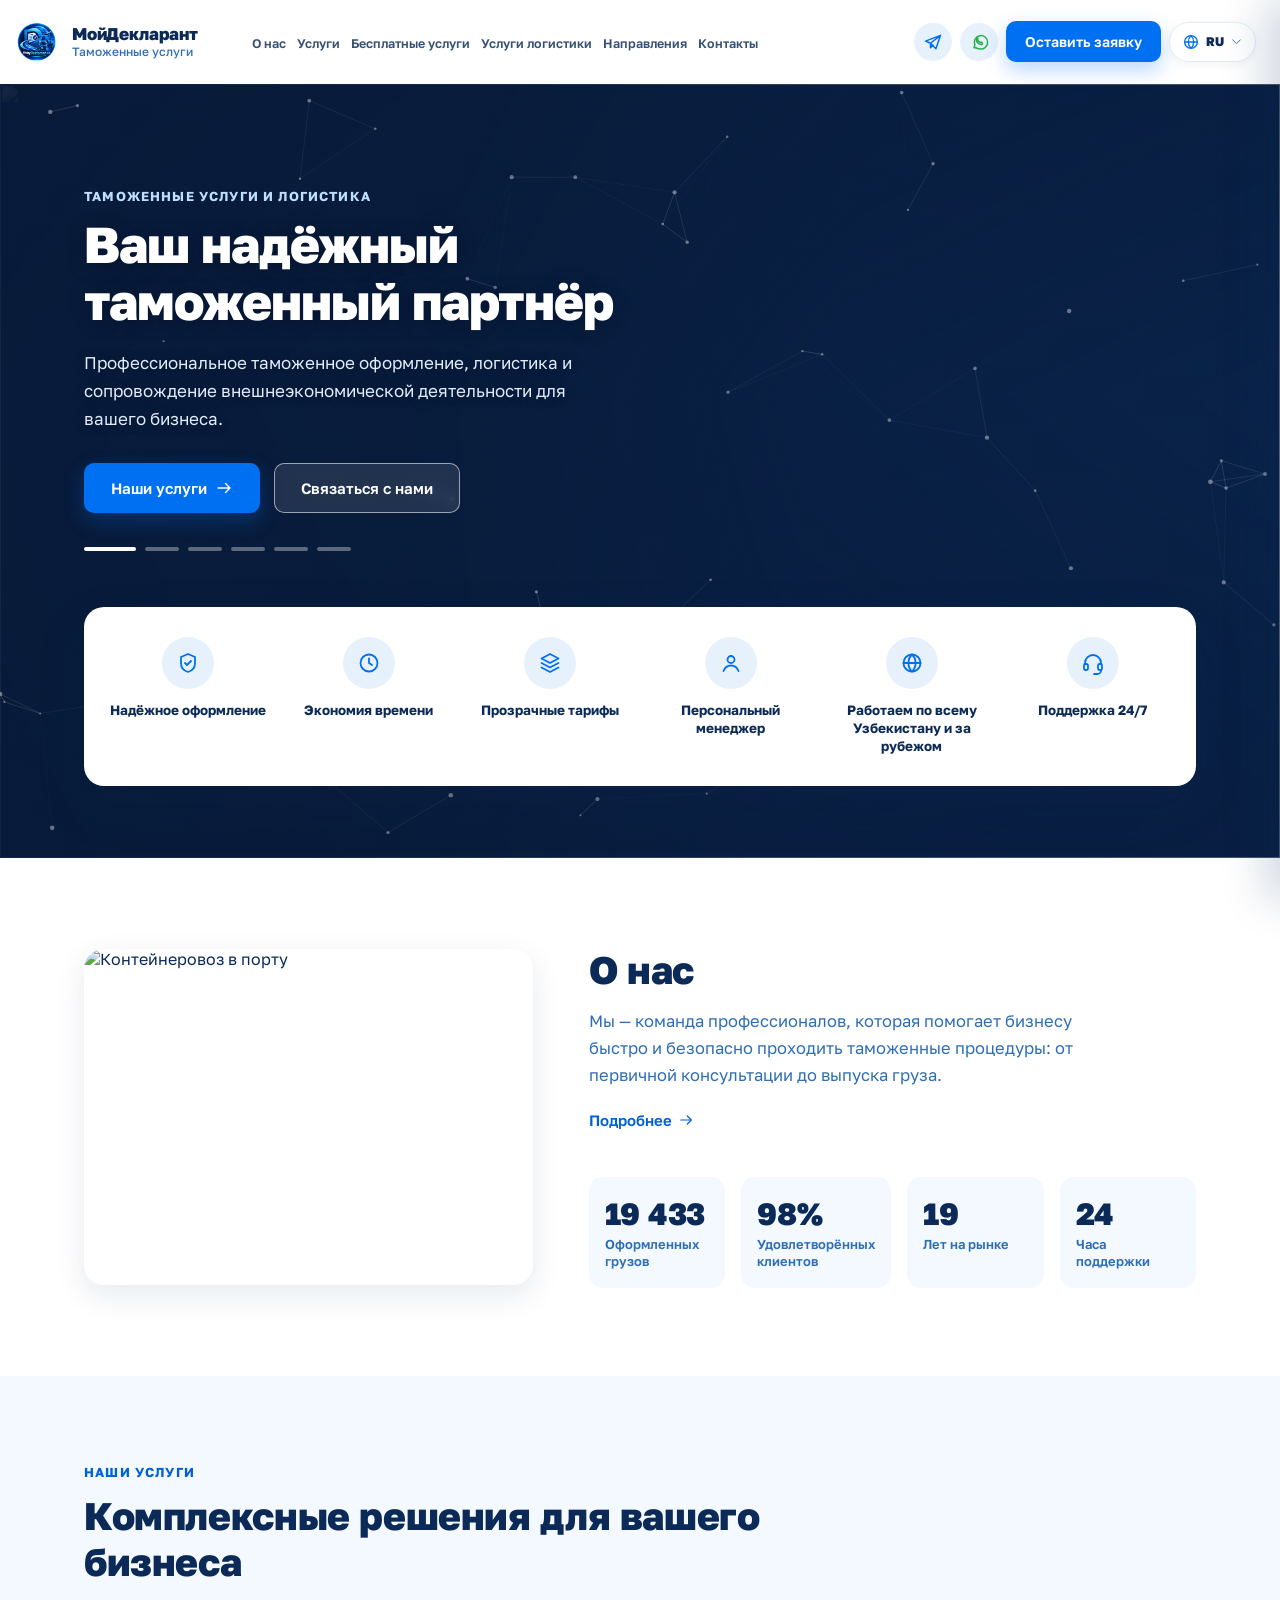
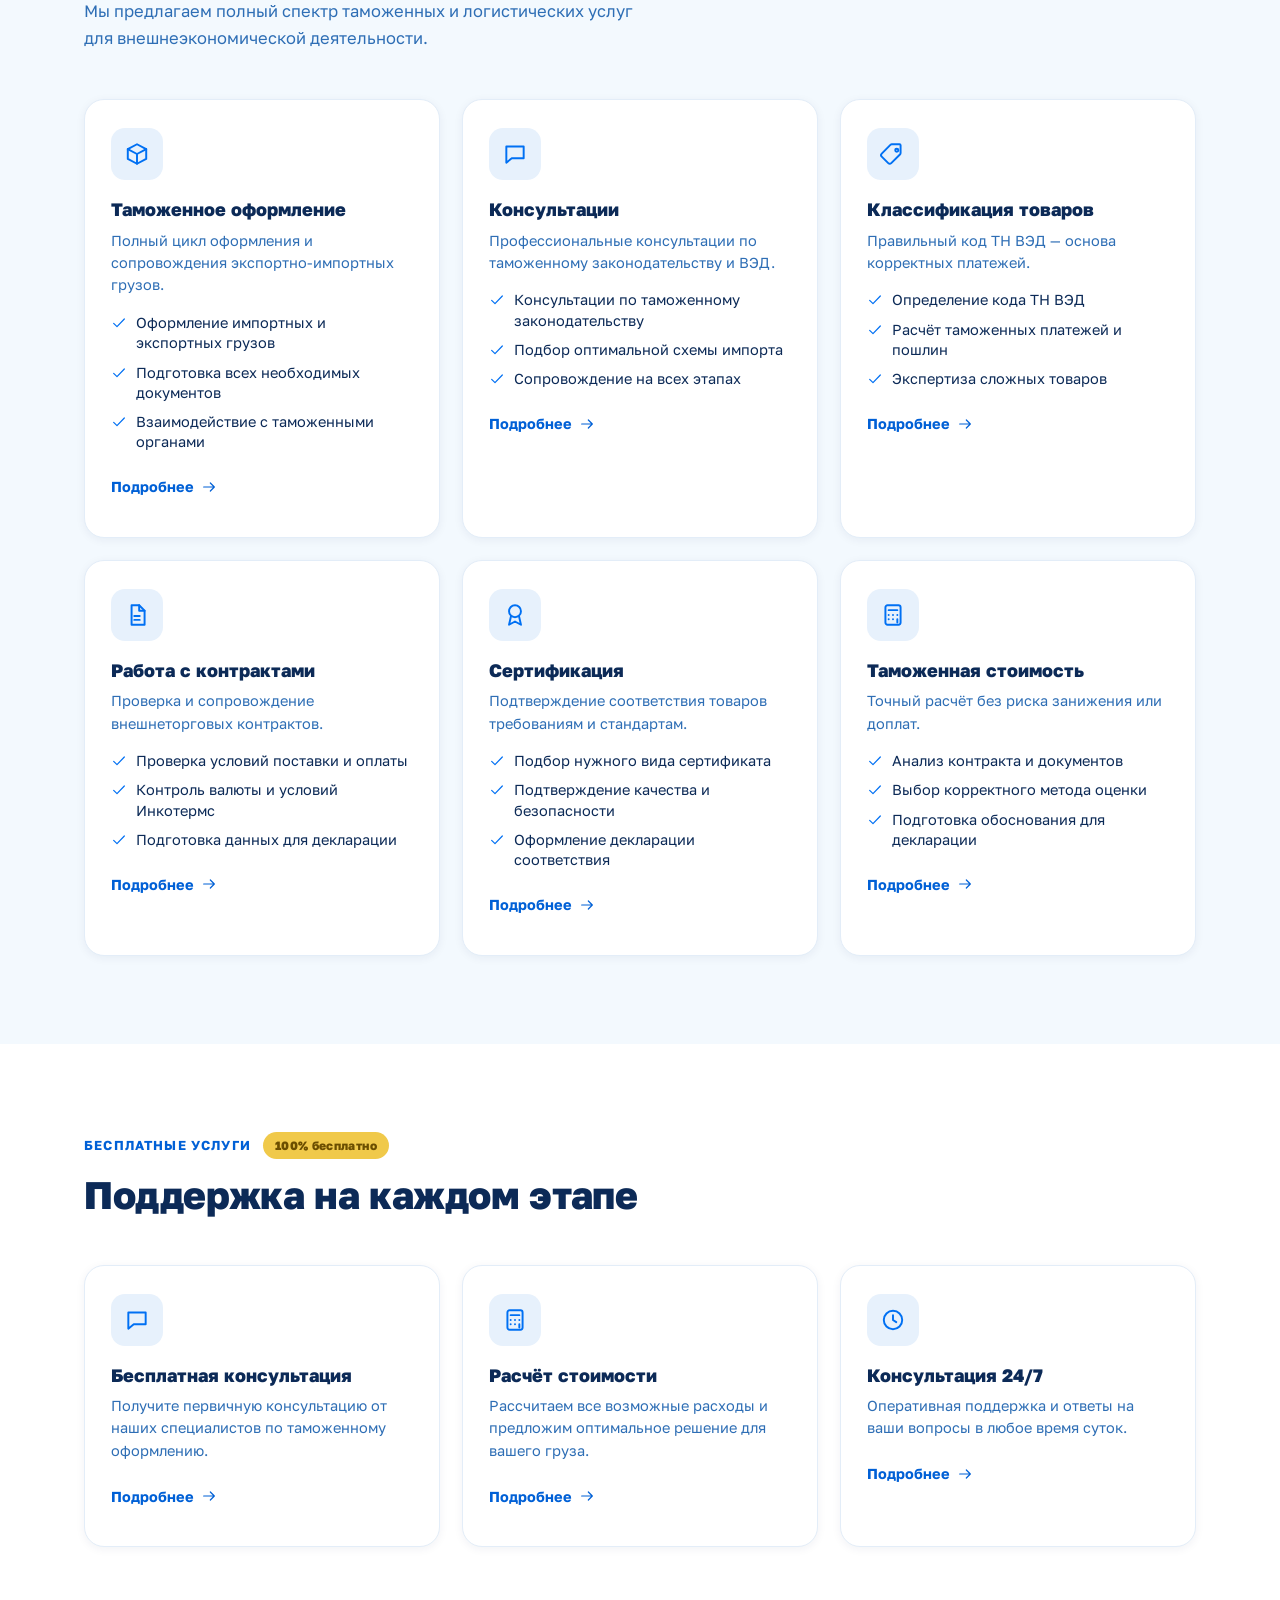
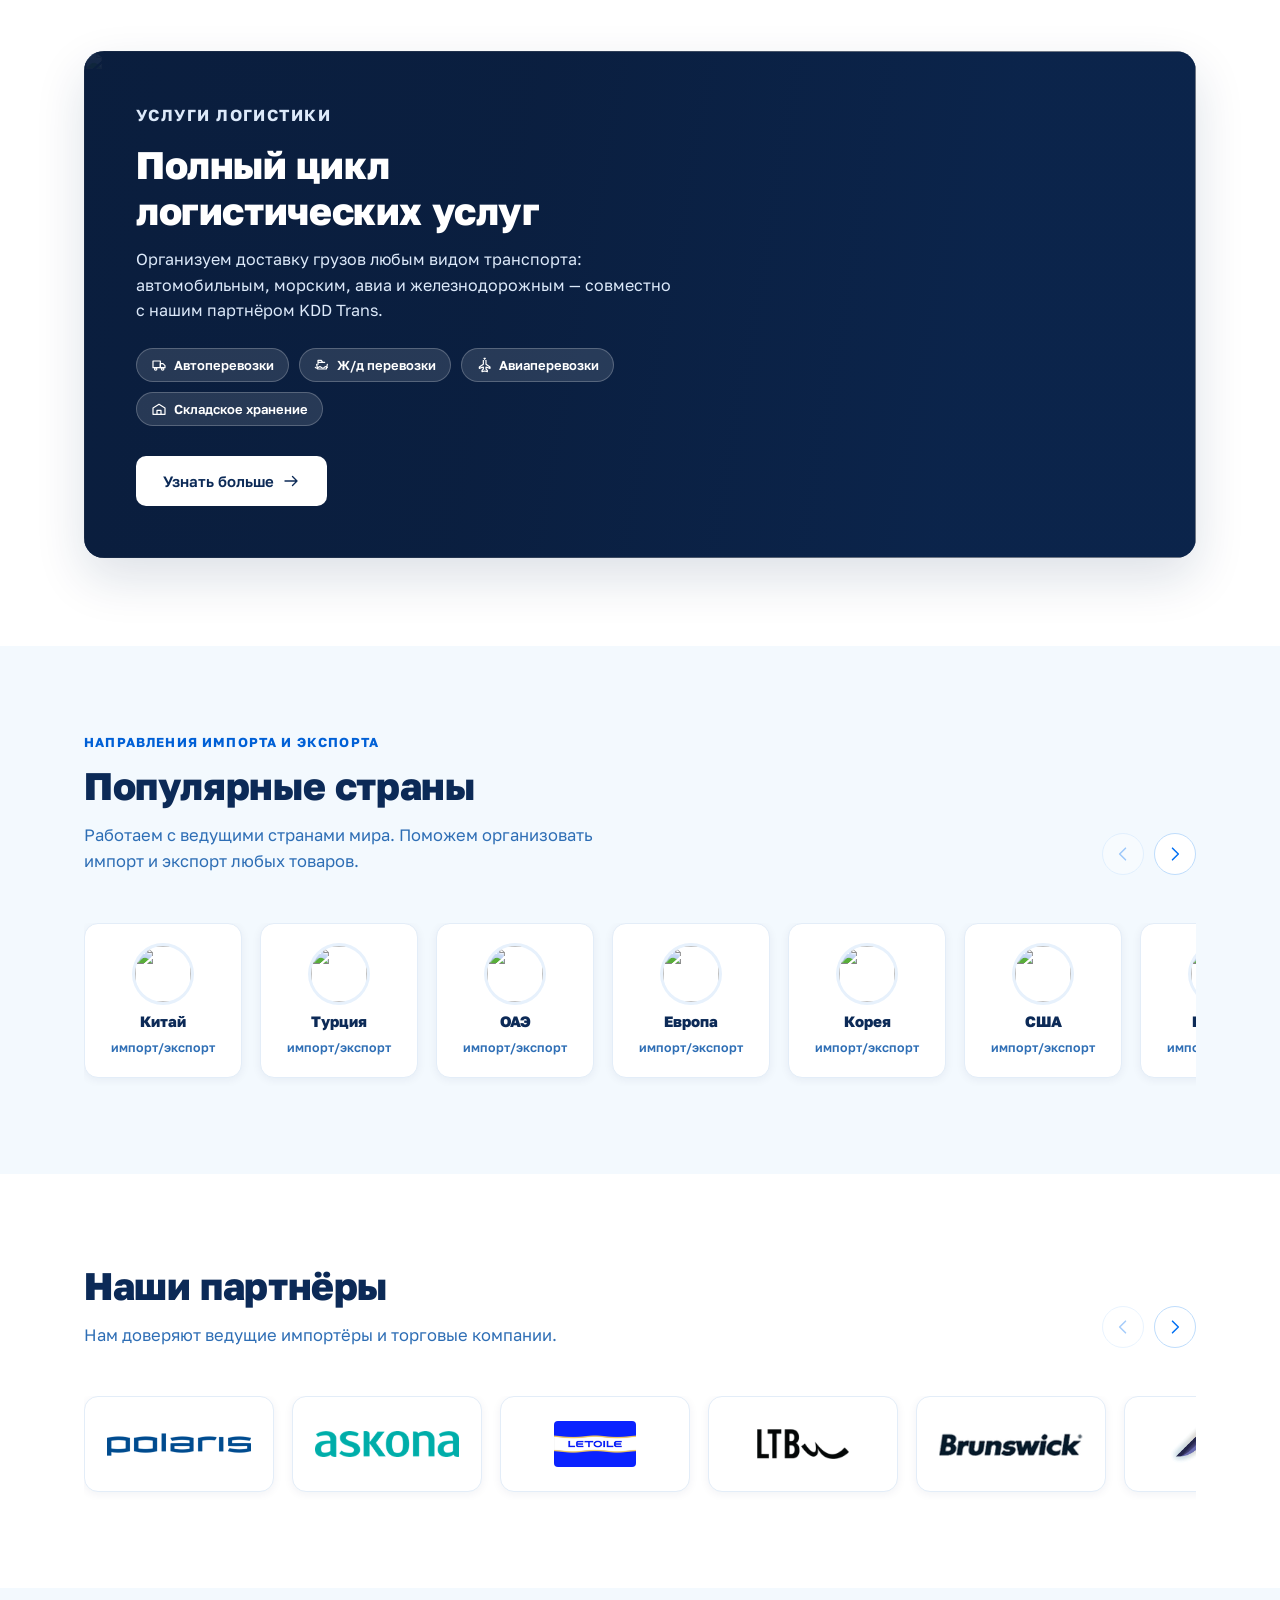
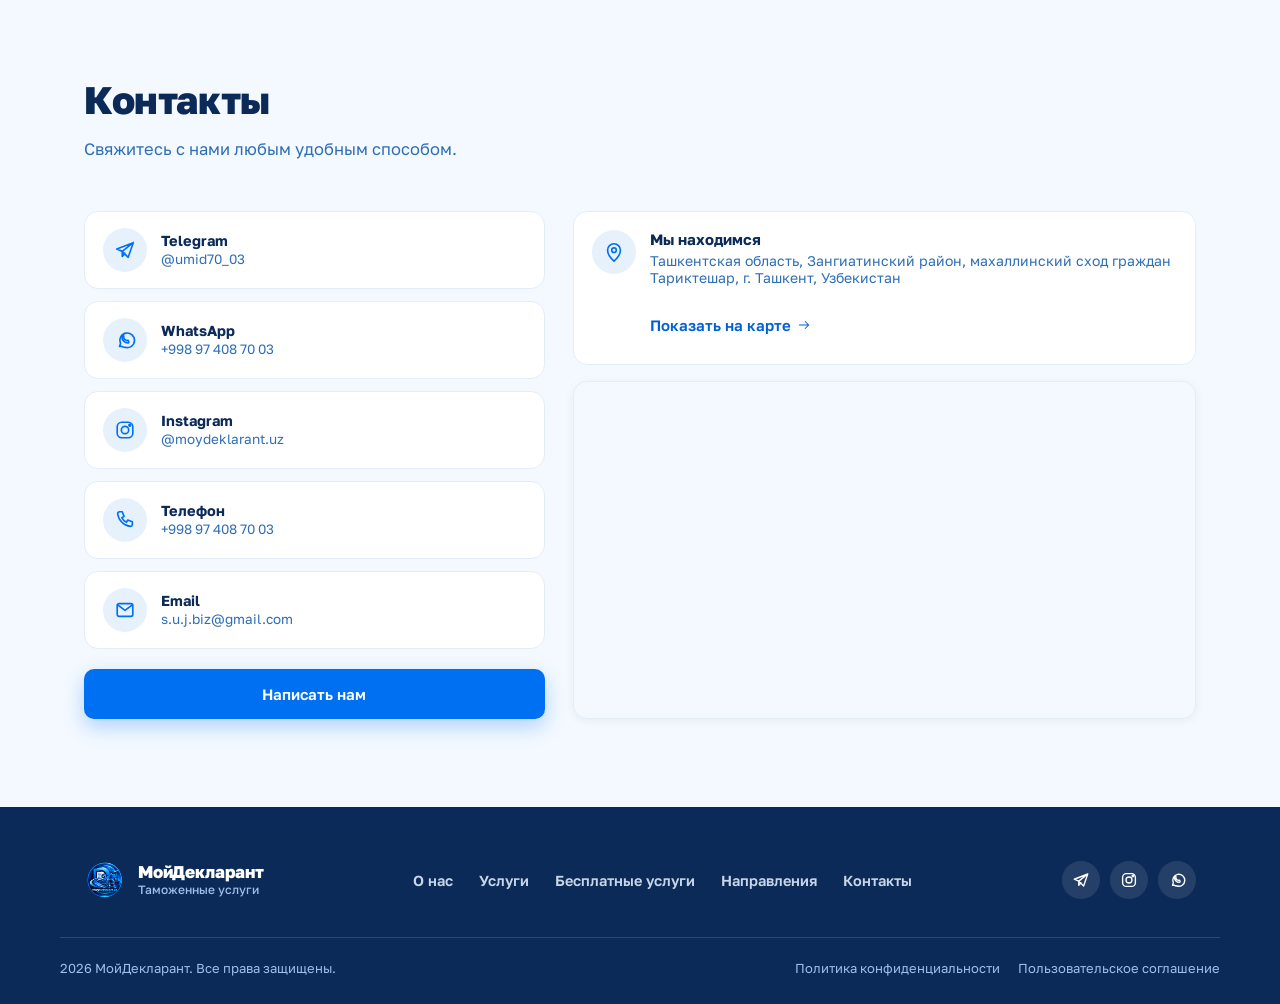
==== commit 9502f5bf: "Add files via upload" ====
--- a/index.html
+++ b/index.html
@@ -1,32 +1,613 @@
-<!DOCTYPE html><html lang="ru"><head><title>Moy Deklarant — Услуги декларанта в Узбекистане</title><meta name="description" content="Профессиональная помощь в растаможке авто и оформлении грузов в Узбекистане. Быстро, надежно, доступно. Звоните!"><meta name="keywords" content="декларант, Узбекистан, растаможка, таможенное оформление, Ташкент"><meta charset="UTF-8"><meta name="viewport" content="width=device-width, initial-scale=1.0"><link rel="icon" type="image/png" sizes="32x32" href="logo.png"><link rel="icon" type="image/png" sizes="16x16" href="logo.png"><link rel="shortcut icon" href="logo.png"><link rel="apple-touch-icon" sizes="180x180" href="logo.png"><link href="https://fonts.googleapis.com/css2?family=Inter:wght@300;400;500;600;700;800&family=Montserrat:wght@400;500;600;700;800&display=swap" rel="stylesheet"><link rel="stylesheet" href="styles.css"></head><body><canvas id="particle-canvas"></canvas>
-<div class="mobile-quick-bar">
-  <a href="tel:+998974087003" class="mobile-quick-btn call-btn" aria-label="Позвонить">
-    <svg viewBox="0 0 24 24" fill="none" stroke="currentColor" stroke-width="2"><path d="M22 16.92v3a2 2 0 0 1-2.18 2 19.79 19.79 0 0 1-8.63-3.07A19.5 19.5 0 0 1 4.69 12 19.79 19.79 0 0 1 1.62 3.38 2 2 0 0 1 3.6 1.21h3a2 2 0 0 1 2 1.72c.127.96.361 1.903.7 2.81a2 2 0 0 1-.45 2.11L8.09 9.91A16 16 0 0 0 14 15.82l1.27-1.27a2 2 0 0 1 2.11-.45c.907.339 1.85.573 2.81.7A2 2 0 0 1 22 16.92z"></path></svg>
-    <span>Позвонить</span>
-  </a>
-  <a href="https://t.me/moyDeklarant_uz" target="_blank" class="mobile-quick-btn tg-btn" aria-label="Telegram">
-    <svg viewBox="0 0 24 24" fill="currentColor"><path d="M12 0C5.373 0 0 5.373 0 12s5.373 12 12 12 12-5.373 12-12S18.627 0 12 0zm5.562 8.161c-.18 1.897-.962 6.502-1.359 8.627-.168.9-.5 1.201-.82 1.23-.697.064-1.226-.461-1.901-.903-1.056-.693-1.653-1.124-2.678-1.8-1.185-.781-.417-1.21.258-1.91.177-.184 3.247-2.977 3.307-3.23.007-.032.014-.15-.056-.212s-.174-.041-.249-.024c-.106.024-1.793 1.14-5.061 3.345-.479.33-.913.49-1.302.48-.428-.008-1.252-.241-1.865-.44-.752-.244-1.349-.374-1.297-.789.027-.216.325-.437.893-.663 3.498-1.524 5.83-2.529 6.998-3.014 3.332-1.386 4.025-1.627 4.476-1.635.099-.002.321.023.465.14.121.099.155.232.171.326.016.093.036.306.02.472z"/></svg>
-    <span>Telegram</span>
-  </a>
-  <a href="https://wa.me/998974087003" target="_blank" class="mobile-quick-btn wa-btn" aria-label="WhatsApp">
-    <svg viewBox="0 0 24 24" fill="currentColor"><path d="M17.472 14.382c-.297-.149-1.758-.867-2.03-.967-.273-.099-.471-.148-.67.15-.197.297-.767.966-.94 1.164-.173.199-.347.223-.644.075-.297-.15-1.255-.463-2.39-1.475-.883-.788-1.48-1.761-1.653-2.059-.173-.297-.018-.458.13-.606.134-.133.298-.347.446-.52.149-.174.198-.298.298-.497.099-.198.05-.371-.025-.52-.075-.149-.669-1.612-.916-2.207-.242-.579-.487-.5-.669-.51-.173-.008-.371-.01-.57-.01-.198 0-.52.074-.792.372-.272.297-1.04 1.016-1.04 2.479 0 1.462 1.065 2.875 1.213 3.074.149.198 2.096 3.2 5.077 4.487.709.306 1.262.489 1.694.625.712.227 1.36.195 1.871.118.571-.085 1.758-.719 2.006-1.413.248-.694.248-1.289.173-1.413-.074-.124-.272-.198-.57-.347m-5.421 7.403h-.004a9.87 9.87 0 01-5.031-1.378l-.361-.214-3.741.982.998-3.648-.235-.374a9.86 9.86 0 01-1.51-5.26c.001-5.45 4.436-9.884 9.888-9.884 2.64 0 5.122 1.03 6.988 2.898a9.825 9.825 0 012.893 6.994c-.003 5.45-4.437 9.884-9.885 9.884m8.413-18.297A11.815 11.815 0 0012.05 0C5.495 0 .16 5.335.157 11.892c0 2.096.547 4.142 1.588 5.945L.057 24l6.305-1.654a11.882 11.882 0 005.683 1.448h.005c6.554 0 11.89-5.335 11.893-11.893a11.821 11.821 0 00-3.48-8.413z"/></svg>
-    <span>WhatsApp</span>
-  </a>
-  <button class="mobile-quick-btn req-btn" onclick="openModal()" aria-label="Заявка">
-    <svg viewBox="0 0 24 24" fill="none" stroke="currentColor" stroke-width="2"><path d="M14 2H6a2 2 0 0 0-2 2v16a2 2 0 0 0 2 2h12a2 2 0 0 0 2-2V8z"></path><polyline points="14 2 14 8 20 8"></polyline><line x1="16" y1="13" x2="8" y2="13"></line><line x1="16" y1="17" x2="8" y2="17"></line></svg>
-    <span>Заявка</span>
-  </button>
-  <a href="#contacts" class="mobile-quick-btn map-btn-q" aria-label="Контакты">
-    <svg viewBox="0 0 24 24" fill="none" stroke="currentColor" stroke-width="2"><path d="M21 10c0 7-9 13-9 13s-9-6-9-13a9 9 0 0 1 18 0z"></path><circle cx="12" cy="10" r="3"></circle></svg>
-    <span>Контакты</span>
-  </a>
-</div><div id="scroll-progress"></div><header><a href="#" class="logo"><img src="logo.png" alt="MoyDeklarant.uz" class="logo-image"></a><button class="mobile-menu-toggle" id="mobileMenuToggle"><span></span><span></span><span></span></button><nav id="mainNav"><a href="#about" class="lang-text" data-ru="О нас" data-en="About Us" data-uz="Biz haqimizda">Biz haqimizda</a><a href="#services" class="lang-text" data-ru="Услуги" data-en="Services" data-uz="Xizmatlar">Xizmatlar</a><a href="#free-services" class="lang-text" data-ru="Бесплатные услуги" data-en="Free Services" data-uz="Bepul xizmatlar">Bepul xizmatlar</a><a href="#logistics" class="lang-text" data-ru="Услуги логистики" data-en="Logistics Services" data-uz="Logistika xizmatlari">Услуги логистики<Логистика</a><a href="#directions" class="lang-text" data-ru="Направления" data-en="Directions" data-uz="Yo'nalishlar">Yo'nalishlar</a><a href="#contacts" class="lang-text" data-ru="Контакты" data-en="Contacts" data-uz="Kontaktlar">Kontaktlar</a><div class="social-icons"><a href="https://t.me/moyDeklarant_uz" target="_blank" aria-label="Telegram"><svg width="24" height="24" viewBox="0 0 24 24" fill="#0088cc"><path d="M12 0C5.373 0 0 5.373 0 12s5.373 12 12 12 12-5.373 12-12S18.627 0 12 0zm5.562 8.161c-.18 1.897-.962 6.502-1.359 8.627-.168.9-.5 1.201-.82 1.23-.697.064-1.226-.461-1.901-.903-1.056-.693-1.653-1.124-2.678-1.8-1.185-.781-.417-1.21.258-1.91.177-.184 3.247-2.977 3.307-3.23.007-.032.014-.15-.056-.212s-.174-.041-.249-.024c-.106.024-1.793 1.14-5.061 3.345-.479.33-.913.49-1.302.48-.428-.008-1.252-.241-1.865-.44-.752-.244-1.349-.374-1.297-.789.027-.216.325-.437.893-.663 3.498-1.524 5.83-2.529 6.998-3.014 3.332-1.386 4.025-1.627 4.476-1.635.099-.002.321.023.465.14.121.099.155.232.171.326.016.093.036.306.02.472z"/></svg></a><a href="https://www.instagram.com/moydeklarant.uz?igsh=NHZwd3d6MzMyb3pv" target="_blank" aria-label="Instagram"><svg width="24" height="24" viewBox="0 0 24 24" fill="url(#instagram-gradient)"><defs><linearGradient id="instagram-gradient" x1="0%" y1="100%" x2="100%" y2="0%"><stop offset="0%" style="stop-color:#FFDD55" /><stop offset="50%" style="stop-color:#FF543E" /><stop offset="100%" style="stop-color:#C837AB" /></linearGradient></defs><path d="M12 2.163c3.204 0 3.584.012 4.85.07 3.252.148 4.771 1.691 4.919 4.919.058 1.265.069 1.645.069 4.849 0 3.205-.012 3.584-.069 4.849-.149 3.225-1.664 4.771-4.919 4.919-1.266.058-1.644.07-4.85.07-3.204 0-3.584-.012-4.849-.07-3.26-.149-4.771-1.699-4.919-4.92-.058-1.265-.07-1.644-.07-4.849 0-3.204.013-3.583.07-4.849.149-3.227 1.664-4.771 4.919-4.919 1.266-.057 1.645-.069 4.849-.069zm0-2.163c-3.259 0-3.667.014-4.947.072-4.358.2-6.78 2.618-6.98 6.98-.059 1.281-.073 1.689-.073 4.948 0 3.259.014 3.668.072 4.948.2 4.358 2.618 6.78 6.98 6.98 1.281.058 1.689.072 4.948.072 3.259 0 3.668-.014 4.948-.072 4.354-.2 6.782-2.618 6.979-6.98.059-1.28.073-1.689.073-4.948 0-3.259-.014-3.667-.072-4.947-.196-4.354-2.617-6.78-6.979-6.98-1.281-.059-1.69-.073-4.949-.073zm0 5.838c-3.403 0-6.162 2.759-6.162 6.162s2.759 6.163 6.162 6.163 6.162-2.759 6.162-6.163c0-3.403-2.759-6.162-6.162-6.162zm0 10.162c-2.209 0-4-1.79-4-4 0-2.209 1.791-4 4-4s4 1.791 4 4c0 2.21-1.791 4-4 4zm6.406-11.845c-.796 0-1.441.645-1.441 1.44s.645 1.44 1.441 1.44c.795 0 1.439-.645 1.439-1.44s-.644-1.44-1.439-1.44z"/></svg></a><a href="https://wa.me/998974087003" target="_blank" aria-label="WhatsApp"><svg width="24" height="24" viewBox="0 0 24 24" fill="#25D366"><path d="M17.472 14.382c-.297-.149-1.758-.867-2.03-.967-.273-.099-.471-.148-.67.15-.197.297-.767.966-.94 1.164-.173.199-.347.223-.644.075-.297-.15-1.255-.463-2.39-1.475-.883-.788-1.48-1.761-1.653-2.059-.173-.297-.018-.458.13-.606.134-.133.298-.347.446-.52.149-.174.198-.298.298-.497.099-.198.05-.371-.025-.52-.075-.149-.669-1.612-.916-2.207-.242-.579-.487-.5-.669-.51-.173-.008-.371-.01-.57-.01-.198 0-.52.074-.792.372-.272.297-1.04 1.016-1.04 2.479 0 1.462 1.065 2.875 1.213 3.074.149.198 2.096 3.2 5.077 4.487.709.306 1.262.489 1.694.625.712.227 1.36.195 1.871.118.571-.085 1.758-.719 2.006-1.413.248-.694.248-1.289.173-1.413-.074-.124-.272-.198-.57-.347m-5.421 7.403h-.004a9.87 9.87 0 01-5.031-1.378l-.361-.214-3.741.982.998-3.648-.235-.374a9.86 9.86 0 01-1.51-5.26c.001-5.45 4.436-9.884 9.888-9.884 2.64 0 5.122 1.03 6.988 2.898a9.825 9.825 0 012.893 6.994c-.003 5.45-4.437 9.884-9.885 9.884m8.413-18.297A11.815 11.815 0 0012.05 0C5.495 0 .16 5.335.157 11.892c0 2.096.547 4.142 1.588 5.945L.057 24l6.305-1.654a11.882 11.882 0 005.683 1.448h.005c6.554 0 11.89-5.335 11.893-11.893a11.821 11.821 0 00-3.48-8.413z"/></svg></a></div><button class="btn-primary lang-text" onclick="openModal()" data-ru="Оставить заявку" data-en="Leave a Request" data-uz="So'rov qoldirish">So'rov qoldirish</button><div class="lang-switcher"><button class="lang-btn active" data-lang="ru">RU</button><button class="lang-btn" data-lang="en">EN</button><button class="lang-btn" data-lang="uz">UZ</button></div></nav></header><section class="hero"><div class="space-veil"></div><div class="space-stars" aria-hidden="true"><div class="space-star" style="left:10%;top:20%;animation-delay:0s"></div><div class="space-star" style="left:30%;top:40%;animation-delay:0.6s"></div><div class="space-star" style="left:60%;top:15%;animation-delay:1.2s"></div><div class="space-star" style="left:80%;top:70%;animation-delay:0.9s"></div></div><div class="comet" style="top:15%; left:-10%; animation-delay:2s;"></div><div class="animated-bg"><div class="floating-particles"></div></div><div class="hero-content"><h1 class="animate-on-scroll fade-in-up lang-text" data-ru="Ваш надежный таможенный партнер" data-en="Your Reliable Customs Partner" data-uz="Sizning ishonchli bojxona hamkoringiz">Sizning ishonchli<br>bojxona hamkoringiz</h1><ul class="hero-list">
-<li class="animate-on-scroll fade-in-left expandable-item hero-item-featured" style="animation-delay: 0.2s;" data-expand="freeservices"><span class="lang-text" data-ru="Бесплатные услуги" data-en="Free Services" data-uz="Bepul xizmatlar">Bepul xizmatlar</span><svg class="expand-icon" width="20" height="20" viewBox="0 0 24 24" fill="none" stroke="currentColor" stroke-width="2"><polyline points="6 9 12 15 18 9"></polyline></svg></li>
-<li class="animate-on-scroll fade-in-left expandable-item" style="animation-delay: 0.3s;" data-expand="contracts"><span class="lang-text" data-ru="Работа с контрактами" data-en="Contract Management" data-uz="Shartnomalar bilan ishlash">Shartnomalar bilan ishlash</span><svg class="expand-icon" width="20" height="20" viewBox="0 0 24 24" fill="none" stroke="currentColor" stroke-width="2"><polyline points="6 9 12 15 18 9"></polyline></svg></li>
-<li class="animate-on-scroll fade-in-left expandable-item" style="animation-delay: 0.4s;" data-expand="certification"><span class="lang-text" data-ru="Сертификация" data-en="Certification" data-uz="Sertifikatlash">Sertifikatlash</span><svg class="expand-icon" width="20" height="20" viewBox="0 0 24 24" fill="none" stroke="currentColor" stroke-width="2"><polyline points="6 9 12 15 18 9"></polyline></svg></li>
-<li class="animate-on-scroll fade-in-left expandable-item" style="animation-delay: 0.5s;" data-expand="valuation"><span class="lang-text" data-ru="Определение таможенной стоимости" data-en="Customs Value Determination" data-uz="Bojxona qiymatini aniqlash">Bojxona qiymatini aniqlash</span><svg class="expand-icon" width="20" height="20" viewBox="0 0 24 24" fill="none" stroke="currentColor" stroke-width="2"><polyline points="6 9 12 15 18 9"></polyline></svg></li>
-<li class="animate-on-scroll fade-in-left expandable-item" style="animation-delay: 0.6s;" data-expand="timesaving"><span class="lang-text" data-ru="Экономия времени" data-en="Time Saving" data-uz="Vaqt tejash">Vaqt tejash</span><svg class="expand-icon" width="20" height="20" viewBox="0 0 24 24" fill="none" stroke="currentColor" stroke-width="2"><polyline points="6 9 12 15 18 9"></polyline></svg></li>
-<li class="animate-on-scroll fade-in-left expandable-item" style="animation-delay: 0.7s;" data-expand="customs"><span class="lang-text" data-ru="Таможенное оформление" data-en="Customs Clearance" data-uz="Bojxona rasmiylashtiruvi">Bojxona rasmiylashtiruvi</span><svg class="expand-icon" width="20" height="20" viewBox="0 0 24 24" fill="none" stroke="currentColor" stroke-width="2"><polyline points="6 9 12 15 18 9"></polyline></svg></li>
-</ul></div></section><div class="expand-content" id="expand-customs"><div class="expand-inner"><h3 class="lang-text" data-ru="Таможенное оформление" data-en="Customs Clearance" data-uz="Bojxona rasmiylashtiruvi">Bojxona rasmiylashtiruvi</h3><p class="lang-text" data-ru="Таможенное оформление — это установленная государством процедура, при которой товары и транспортные средства законно пересекают границу." data-en="Customs clearance is a state-established procedure in which goods and vehicles legally cross the border." data-uz="Bojxona rasmiylashtiruvi — bu davlat tomonidan belgilangan tartib bo'lib, unda tovarlar va transport vositalari qonuniy ravishda chegarani kesib o'tadi.">Bojxona rasmiylashtiruvi — bu davlat tomonidan belgilangan tartib bo'lib, unda tovarlar va transport vositalari qonuniy ravishda chegarani kesib o'tadi.</p><ul><li class="lang-text" data-ru="подаются документы (декларация, счета, сертификаты);" data-en="documents are submitted (declaration, invoices, certificates);" data-uz="hujjatlar taqdim etiladi (deklaratsiya, hisob-fakturalar, sertifikatlar);">hujjatlar taqdim etiladi (deklaratsiya, hisob-fakturalar, sertifikatlar);</li><li class="lang-text" data-ru="уплачиваются таможенные пошлины, налоги и сборы;" data-en="customs duties, taxes and fees are paid;" data-uz="bojxona to'lovlari, soliqlar va yig'imlar to'lanadi;">bojxona to'lovlari, soliqlar va yig'imlar to'lanadi;</li><li class="lang-text" data-ru="проводится контроль (документальный, иногда физический);" data-en="control is carried out (documentary, sometimes physical);" data-uz="nazorat amalga oshiriladi (hujjatli, ba'zan jismoniy);">nazorat amalga oshiriladi (hujjatli, ba'zan jismoniy);</li><li class="lang-text" data-ru="товар получает разрешение на ввоз или вывоз." data-en="goods receive permission for import or export." data-uz="tovar import yoki eksport uchun ruxsat oladi;">tovar import yoki eksport uchun ruxsat oladi.</li></ul><button class="btn-get-service lang-text" onclick="openModal()" data-ru="Получить услугу" data-en="Get Service" data-uz="Xizmat olish">Xizmat olish</button></div></div><div class="expand-content" id="expand-contracts"><div class="expand-inner"><h3 class="lang-text" data-ru="Работа с контрактами" data-en="Contract Management" data-uz="Shartnomalar bilan ishlash">Shartnomalar bilan ishlash</h3><p class="lang-text" data-ru="Работа с контрактами в таможенной сфере — это оформление и контроль внешнеэкономических договоров, по которым товары пересекают границу." data-en="Working with contracts in the customs sphere is the registration and control of foreign economic contracts under which goods cross the border." data-uz="Bojxona sohasida shartnomalar bilan ishlash — bu tovarlar chegarani kesib o'tadigan tashqi iqtisodiy shartnomalarni rasmiylashtirish va nazorat qilish.">Bojxona sohasida shartnomalar bilan ishlash — bu tovarlar chegarani kesib o'tadigan tashqi iqtisodiy shartnomalarni rasmiylashtirish va nazorat qilish.</p><ul><li class="lang-text" data-ru="проверка внешнеторгового контракта (стороны, предмет, условия поставки);" data-en="verification of foreign trade contract (parties, subject, delivery terms);" data-uz="tashqi savdo shartnomasini tekshirish (tomonlar, mavzu, yetkazib berish shartlari);">tashqi savdo shartnomasini tekshirish (tomonlar, mavzu, yetkazib berish shartlari);</li><li class="lang-text" data-ru="контроль цен, валюты платежа и условий Incoterms;" data-en="control of prices, payment currency and Incoterms;" data-uz="narxlar, to'lov valyutasi va Incoterms shartlarini nazorat qilish;">narxlar, to'lov valyutasi va Incoterms shartlarini nazorat qilish;</li><li class="lang-text" data-ru="подготовка контрактных данных для таможенной декларации;" data-en="preparation of contractual data for customs declaration;" data-uz="bojxona deklaratsiyasi uchun shartnoma ma'lumotlarini tayyorlash;">bojxona deklaratsiyasi uchun shartnoma ma'lumotlarini tayyorlash;</li><li class="lang-text" data-ru="соблюдение требований таможенного и валютного законодательства;" data-en="compliance with customs and currency legislation;" data-uz="bojxona va valyuta qonunchiligiga rioya qilish;">bojxona va valyuta qonunchiligiga rioya qilish;</li><li class="lang-text" data-ru="сопровождение изменений и дополнений к контракту." data-en="support of changes and additions to the contract." data-uz="shartnomaga o'zgartirishlar va qo'shimchalarni qo'llab-quvvatlash;">shartnomaga o'zgartirishlar va qo'shimchalarni qo'llab-quvvatlash.</li></ul><button class="btn-get-service lang-text" onclick="openModal()" data-ru="Получить услугу" data-en="Get Service" data-uz="Xizmat olish">Xizmat olish</button></div></div><div class="expand-content" id="expand-certification"><div class="expand-inner"><h3 class="lang-text" data-ru="Сертификация" data-en="Certification" data-uz="Sertifikatlash">Sertifikatlash</h3><p class="lang-text" data-ru="Сертификация — это подтверждение того, что ввозимые или вывозимые товары соответствуют требованиям безопасности и стандартам страны ввоза." data-en="Certification is confirmation that imported or exported goods comply with safety requirements and standards of the importing country." data-uz="Sertifikatlash — bu import yoki eksport qilinadigan tovarlar xavfsizlik talablari va import qiluvchi mamlakat standartlariga mos kelishini tasdiqlash.">Sertifikatlash — bu import yoki eksport qilinadigan tovarlar xavfsizlik talablari va import qiluvchi mamlakat standartlariga mos kelishini tasdiqlash.</p><ul><li class="lang-text" data-ru="требуется для отдельных видов товаров;" data-en="required for certain types of goods;" data-uz="ma'lum turdagi tovarlar uchun talab qilinadi;">ma'lum turdagi tovarlar uchun talab qilinadi;</li><li class="lang-text" data-ru="подтверждает качество, безопасность и соответствие нормам;" data-en="confirms quality, safety and compliance with standards;" data-uz="sifat, xavfsizlik va standartlarga muvofiqlikni tasdiqlaydi;">sifat, xavfsizlik va standartlarga muvofiqlikni tasdiqlaydi;</li><li class="lang-text" data-ru="оформляется в виде сертификата или декларации соответствия;" data-en="issued as a certificate or declaration of conformity;" data-uz="sertifikat yoki muvofiqlik deklaratsiyasi shaklida chiqariladi;">sertifikat yoki muvofiqlik deklaratsiyasi shaklida chiqariladi;</li><li class="lang-text" data-ru="предоставляется при таможенном оформлении;" data-en="provided during customs clearance;" data-uz="bojxona rasmiylashtiruvi paytida taqdim etiladi;">bojxona rasmiylashtiruvi paytida taqdim etiladi;</li><li class="lang-text" data-ru="без сертификации товар могут не выпустить." data-en="without certification, goods may not be released." data-uz="sertifikatlashtirmasdan tovarlar chiqarilmasligi mumkin;">sertifikatlashtirmasdan tovarlar chiqarilmasligi mumkin.</li></ul><button class="btn-get-service lang-text" onclick="openModal()" data-ru="Получить услугу" data-en="Get Service" data-uz="Xizmat olish">Xizmat olish</button></div></div><div class="expand-content" id="expand-valuation"><div class="expand-inner"><h3 class="lang-text" data-ru="Определение таможенной стоимости" data-en="Customs Value Determination" data-uz="Bojxona qiymatini aniqlash">Bojxona qiymatini aniqlash</h3><p class="lang-text" data-ru="Определение таможенной стоимости — ключевой этап таможенного оформления, от которого напрямую зависят сумма таможенных платежей и скорость выпуска товара." data-en="Determination of customs value is a key stage of customs clearance, on which the amount of customs payments and the speed of goods release directly depend." data-uz="Bojxona qiymatini aniqlash — bu bojxona rasmiylashtiruvi asosiy bosqichi bo'lib, undan bojxona to'lovlari miqdori va tovarlarni chiqarish tezligi bevosita bog'liq.">Bojxona qiymatini aniqlash — bu bojxona rasmiylashtiruvi asosiy bosqichi bo'lib, undan bojxona to'lovlari miqdori va tovarlarni chiqarish tezligi bevosita bog'liq.</p><p class="lang-text" data-ru="Мы профессионально рассчитываем таможенную стоимость в строгом соответствии с таможенным законодательством и международными правилами." data-en="We professionally calculate the customs value in strict accordance with customs legislation and international rules." data-uz="Biz bojxona qiymatini bojxona qonunchiligi va xalqaro qoidalarga qat'iy rioya qilgan holda professional tarzda hisoblaymiz.">Biz bojxona qiymatini bojxona qonunchiligi va xalqaro qoidalarga qat'iy rioya qilgan holda professional tarzda hisoblaymiz.</p><p><strong class="lang-text" data-ru="В рамках бесплатных услуг:" data-en="As part of free services:" data-uz="Bepul xizmatlar doirasida:">Bepul xizmatlar doirasida:</strong></p><ul><li class="lang-text" data-ru="анализ внешнеторгового контракта и сопроводительных документов;" data-en="analysis of foreign trade contract and accompanying documents;" data-uz="tashqi savdo shartnomasi va ilova hujjatlarini tahlil qilish;">tashqi savdo shartnomasi va ilova hujjatlarini tahlil qilish;</li><li class="lang-text" data-ru="корректное определение метода таможенной оценки;" data-en="correct determination of customs valuation method;" data-uz="bojxona baholash usulini to'g'ri aniqlash;">bojxona baholash usulini to'g'ri aniqlash;</li><li class="lang-text" data-ru="расчёт таможенной стоимости без рисков занижения или доначислений;" data-en="calculation of customs value without risks of undervaluation or additional charges;" data-uz="qiymatni pasaytirish yoki qo'shimcha to'lovlar xavfi bo'lmagan holda bojxona qiymatini hisoblash;">qiymatni pasaytirish yoki qo'shimcha to'lovlar xavfi bo'lmagan holda bojxona qiymatini hisoblash;</li><li class="lang-text" data-ru="подготовка и обоснование данных для таможенной декларации;" data-en="preparation and justification of data for customs declaration;" data-uz="bojxona deklaratsiyasi uchun ma'lumotlarni tayyorlash va asoslash;">bojxona deklaratsiyasi uchun ma'lumotlarni tayyorlash va asoslash;</li><li class="lang-text" data-ru="сопровождение при запросах и проверках таможенных органов." data-en="support during requests and inspections by customs authorities." data-uz="bojxona organlari tomonidan so'rovlar va tekshiruvlar paytida yordam berish;">bojxona organlari tomonidan so'rovlar va tekshiruvlar paytida yordam berish.</li></ul><button class="btn-get-service lang-text" onclick="openModal()" data-ru="Получить услугу" data-en="Get Service" data-uz="Xizmat olish">Xizmat olish</button></div></div><div class="expand-content" id="expand-timesaving"><div class="expand-inner"><h3 class="lang-text" data-ru="Экономия времени" data-en="Time Saving" data-uz="Vaqt tejash">Vaqt tejash</h3><p class="lang-text" data-ru="Экономия времени без компромиссов." data-en="Time saving without compromises." data-uz="Murosasiz vaqt tejash.">Murosasiz vaqt tejash.</p><p class="lang-text" data-ru="Мы берём на себя полное таможенное оформление вашего товара и подготовку декларации в течение одного рабочего дня." data-en="We take full customs clearance of your goods and preparation of the declaration within one working day." data-uz="Biz sizning tovaringizni to'liq bojxona rasmiylashtiruvi va deklaratsiyani bir ish kuni ichida tayyorlashni o'z zimmamizga olamiz.">Biz sizning tovaringizni to'liq bojxona rasmiylashtiruvi va deklaratsiyani bir ish kuni ichida tayyorlashni o'z zimmamizga olamiz.</p><p class="lang-text" data-ru="Без лишних вопросов, скрытых расходов и рисков." data-en="Without unnecessary questions, hidden costs and risks." data-uz="Ortiqcha savollar, yashirin xarajatlar va xavf-xatarlar yo'q.">Keraksiz savollar, yashirin xarajatlar va xavflar siz.</p><p class="lang-text" data-ru="Только точность, профессионализм и безупречное соблюдение требований таможенного законодательства." data-en="Only accuracy, professionalism and impeccable compliance with customs legislation requirements." data-uz="Faqat aniqlik, professionallik va bojxona qonunchiligi talablariga benuqson rioya qilish.">Faqat aniqlik, professionallik va bojxona qonunchiligi talablariga benuqson rioya qilish.</p><p class="lang-text" data-ru="Надёжное оформление — основа стабильного бизнеса." data-en="Reliable registration is the basis of a stable business." data-uz="Ishonchli ro'yxatdan o'tkazish — barqaror biznesning asosi.">Ishonchli ro'yxatdan o'tkazish — barqaror biznesning asosi.</p><button class="btn-get-service lang-text" onclick="openModal()" data-ru="Получить услугу" data-en="Get Service" data-uz="Xizmat olish">Xizmat olish</button></div></div><div class="expand-content" id="expand-freeservices"><div class="expand-inner"><h3 class="lang-text" data-ru="Бесплатные услуги" data-en="Free Services" data-uz="Bepul xizmatlar">Bepul xizmatlar</h3><p class="lang-text" data-ru="Мы предоставляем ряд услуг совершенно бесплатно для всех наших клиентов — без скрытых условий и обязательств." data-en="We provide a range of services completely free of charge to all our clients — with no hidden conditions or obligations." data-uz="Biz barcha mijozlarimizga bir qator xizmatlarni mutlaqo bepul taqdim etamiz — yashirin shartlar va majburiyatlar yo'q.">Biz barcha mijozlarimizga bir qator xizmatlarni mutlaqo bepul taqdim etamiz — yashirin shartlar va majburiyatlar yo'q.</p><ul><li class="lang-text" data-ru="Бесплатная консультация по таможенному оформлению;" data-en="Free consultation on customs clearance;" data-uz="Bojxona rasmiylashtiruvi bo'yicha bepul maslahat;">Bojxona rasmiylashtiruvi bo'yicha bepul maslahat;</li><li class="lang-text" data-ru="Предварительный расчёт таможенных платежей и пошлин;" data-en="Preliminary calculation of customs payments and duties;" data-uz="Bojxona to'lovlari va yig'imlarini dastlabki hisoblash;">Bojxona to'lovlari va yig'imlarini dastlabki hisoblash;</li><li class="lang-text" data-ru="Консультация 24/7 — ответы на ваши вопросы в любое время суток;" data-en="24/7 consultation — answers to your questions at any time of the day;" data-uz="24/7 maslahat — istalgan vaqtda savollaringizga javob;">24/7 maslahat — istalgan vaqtda savollaringizga javob;</li><li class="lang-text" data-ru="Анализ документов и рекомендации по оптимизации таможенных процессов;" data-en="Document analysis and recommendations for optimizing customs processes;" data-uz="Hujjatlarni tahlil qilish va bojxona jarayonlarini optimallashtirish bo'yicha tavsiyalar;">Hujjatlarni tahlil qilish va bojxona jarayonlarini optimallashtirish bo'yicha tavsiyalar;</li><li class="lang-text" data-ru="Первичная оценка классификации товара по ТН ВЭД." data-en="Initial assessment of goods classification according to HS code." data-uz="TN VED bo'yicha tovarlarni dastlabki tasniflashni baholash.">TN VED bo'yicha tovarlarni dastlabki tasniflashni baholash.</li></ul><button class="btn-get-service lang-text" onclick="openModal()" data-ru="Получить услугу" data-en="Get Service" data-uz="Xizmat olish">Xizmat olish</button></div></div><section class="about-section" id="about"><div class="about-container"><h2 class="lang-text animate-on-scroll fade-in-up" data-ru="О нас" data-en="About Us" data-uz="Biz haqimizda">О нас</h2><p class="about-subtitle lang-text animate-on-scroll fade-in-up" data-ru="Профессиональные таможенные услуги с 2007 года" data-en="Professional Customs Services Since 2007" data-uz="2007 yildan beri professional bojxona xizmatlari">Профессиональные таможенные услуги с 2007 года</p><div class="about-content"><div class="about-text animate-on-scroll fade-in-left"><p class="lang-text" data-ru="MoyDeklarant.uz — это команда профессионалов с многолетним опытом в сфере таможенного оформления. Мы предоставляем полный спектр услуг по импорту и экспорту товаров, работая с клиентами из различных отраслей." data-en="MoyDeklarant.uz is a team of professionals with years of experience in customs clearance. We provide a full range of import and export services, working with clients from various industries." data-uz="MoyDeklarant.uz - bu bojxona rasmiylashtiruvi sohasida ko'p yillik tajribaga ega professionallar jamoasi. Biz turli sohalardan mijozlar bilan ishlab, import va eksport bo'yicha to'liq xizmatlar spektrini taqdim etamiz."> MoyDeklarant.uz — это команда профессионалов с многолетним опытом в сфере таможенного оформления. Мы предоставляем полный спектр услуг по импорту и экспорту товаров, работая с клиентами из различных отраслей. </p><p class="lang-text" data-ru="Наша миссия — сделать процесс таможенного оформления максимально простым, быстрым и выгодным для наших клиентов. Мы берем на себя все сложности и риски, обеспечивая законное и своевременное прохождение таможни." data-en="Our mission is to make the customs clearance process as simple, fast and profitable as possible for our clients. We take on all the complexities and risks, ensuring legal and timely customs clearance." data-uz="Bizning missiyamiz - mijozlarimiz uchun bojxona rasmiylashtiruvi jarayonini imkon qadar sodda, tez va foydali qilishdir. Biz barcha murakkabliklar va xavflarni o'z zimmamizga olamiz, qonuniy va o'z vaqtida bojxonadan o'tishni ta'minlaymiz."> Наша миссия — сделать процесс таможенного оформления максимально простым, быстрым и выгодным для наших клиентов. Мы берем на себя все сложности и риски, обеспечивая законное и своевременное прохождение таможни. </p></div><div class="stats-grid"><div class="stat-item animate-on-scroll scale-in" style="animation-delay: 0.1s;"><div class="stat-number" data-target="19440">0</div><div class="stat-label lang-text" data-ru="Оформленных грузов" data-en="Cleared Shipments" data-uz="Rasmiylashtirilgan yuklar">Оформленных грузов</div></div><div class="stat-item animate-on-scroll scale-in" style="animation-delay: 0.2s;"><div class="stat-number" data-target="98">0</div><div class="stat-label lang-text" data-ru="Удовлетворённость %" data-en="Satisfaction %" data-uz="Qoniqish %">Удовлетворённость %</div></div><div class="stat-item animate-on-scroll scale-in" style="animation-delay: 0.3s;"><div class="stat-number" data-target="19">0</div><div class="stat-label lang-text" data-ru="Лет на рынке" data-en="Years on Market" data-uz="Bozorda yillar">Лет на рынке</div></div><div class="stat-item animate-on-scroll scale-in" style="animation-delay: 0.4s;"><div class="stat-number" data-target="24">0</div><div class="stat-label lang-text" data-ru="Часа поддержки 7/24" data-en="Hours Support 7/24" data-uz="Soat qo'llab-quvvatlash 7/24">Часа поддержки 7/24</div></div></div></div></div></section><section class="services" id="services"><div class="services-container"><h2 class="lang-text animate-on-scroll fade-in-up" data-ru="Наши услуги" data-en="Our Services" data-uz="Bizning xizmatlarimiz">Наши услуги</h2><div class="services-grid-new"><div class="service-card-new animate-on-scroll scale-in" style="animation-delay: 0.1s;"><div class="service-icon-new">📦</div><h3 class="lang-text" data-ru="Таможенное оформление" data-en="Customs Clearance" data-uz="Bojxona rasmiylashtiruvi">Таможенное оформление</h3><ul class="service-list"><li class="lang-text" data-ru="Предоставление счетов-фактур на оплату таможенных платежей" data-en="Providing invoices for payment of customs duties" data-uz="Bojxona to'lovlarini to'lash uchun hisob-fakturalarni taqdim etish">Предоставление счетов-фактур на оплату таможенных платежей</li><li class="lang-text" data-ru="Подготовка всей необходимой информации и документов для таможенной декларации" data-en="Preparation of all necessary information and documents for customs declaration" data-uz="Bojxona deklaratsiyasi uchun barcha kerakli ma'lumotlar va hujjatlarni tayyorlash">Подготовка всей необходимой информации и документов для таможенной декларации</li><li class="lang-text" data-ru="Подготовка коррективных писем и дополнений" data-en="Preparation of corrective letters and additions" data-uz="Tuzatish xatlari va qo'shimchalarni tayyorlash">Подготовка коррективных писем и дополнений</li><li class="lang-text" data-ru="Составление грузовой таможенной декларации" data-en="Preparation of cargo customs declaration" data-uz="Yuk bojxona deklaratsiyasini tuzish">Составление грузовой таможенной декларации</li></ul><button class="btn-more lang-text" onclick="openModal()" data-ru="Подробнее" data-en="More Details" data-uz="Batafsil">Подробнее</button></div><div class="service-card-new animate-on-scroll scale-in" style="animation-delay: 0.2s;"><div class="service-icon-new">📋</div><h3 class="lang-text" data-ru="Консультации" data-en="Consultations" data-uz="Konsultatsiyalar">Консультации</h3><ul class="service-list"><li class="lang-text" data-ru="Профессиональные консультации по таможенному законодательству" data-en="Professional advice on customs legislation" data-uz="Bojxona qonunchiligi bo'yicha professional maslahatlar">Профессиональные консультации по таможенному законодательству</li><li class="lang-text" data-ru="Помощь в выборе оптимальной схемы импорта" data-en="Assistance in choosing the optimal import scheme" data-uz="Optimal import sxemasini tanlashda yordam">Помощь в выборе оптимальной схемы импорта</li><li class="lang-text" data-ru="Консультации по документообороту" data-en="Document flow consultations" data-uz="Hujjat aylanmasi bo'yicha maslahatlar">Консультации по документообороту</li><li class="lang-text" data-ru="Поддержка на всех этапах оформления" data-en="Support at all stages of processing" data-uz="Rasmiylashtirish barcha bosqichlarida qo'llab-quvvatlash">Поддержка на всех этапах оформления</li></ul><button class="btn-more lang-text" onclick="openModal()" data-ru="Подробнее" data-en="More Details" data-uz="Batafsil">Подробнее</button></div><div class="service-card-new animate-on-scroll scale-in" style="animation-delay: 0.3s;"><div class="service-icon-new">🔍</div><h3 class="lang-text" data-ru="Классификация товаров" data-en="Product Classification" data-uz="Tovarlarni tasniflash">Классификация товаров</h3><ul class="service-list"><li class="lang-text" data-ru="Определение правильного кода ТН ВЭД" data-en="Determining the correct HS code" data-uz="To'g'ri TN VED kodini aniqlash">Определение правильного кода ТН ВЭД</li><li class="lang-text" data-ru="Расчет таможенных платежей и пошлин" data-en="Calculation of customs duties and fees" data-uz="Bojxona to'lovlari va yig'imlarini hisoblash">Расчет таможенных платежей и пошлин</li><li class="lang-text" data-ru="Подбор оптимальной товарной позиции" data-en="Selection of optimal commodity item" data-uz="Optimal tovar pozitsiyasini tanlash">Подбор оптимальной товарной позиции</li><li class="lang-text" data-ru="Экспертиза спорных товаров" data-en="Examination of disputed goods" data-uz="Munozarali tovarlarni ekspertiza qilish">Экспертиза спорных товаров</li></ul><button class="btn-more lang-text" onclick="openModal()" data-ru="Подробнее" data-en="More Details" data-uz="Batafsil">Подробнее</button></div></div></div></section><section class="free-services" id="free-services"><div class="free-services-container"><div class="free-services-header animate-on-scroll fade-in-up"><div class="free-badge"><span class="lang-text" data-ru="100% БЕСПЛАТНО" data-en="100% FREE" data-uz="100% BEPUL">100% БЕСПЛАТНО</span></div><h2 class="lang-text" data-ru="Бесплатные услуги" data-en="Free Services" data-uz="Bepul xizmatlar">Бесплатные услуги</h2><p class="free-services-subtitle lang-text" data-ru="Мы предлагаем ряд бесплатных консультаций и услуг для наших клиентов" data-en="We offer a range of free consultations and services to our clients" data-uz="Biz mijozlarimiz uchun bir qator bepul maslahatlar va xizmatlarni taklif qilamiz">Мы предлагаем ряд бесплатных консультаций и услуг для наших клиентов</p></div><div class="free-services-grid"><div class="free-service-card animate-on-scroll scale-in" style="animation-delay: 0.1s;"><div class="free-icon"><svg width="48" height="48" viewBox="0 0 24 24" fill="none" stroke="currentColor" stroke-width="2"><path d="M21 15a2 2 0 0 1-2 2H7l-4 4V5a2 2 0 0 1 2-2h14a2 2 0 0 1 2 2z"></path></svg></div><h3 class="lang-text" data-ru="Бесплатная консультация" data-en="Free Consultation" data-uz="Bepul maslahat">Бесплатная консультация</h3><p class="lang-text" data-ru="Получите профессиональную консультацию по таможенному оформлению" data-en="Get professional advice on customs clearance" data-uz="Bojxona rasmiylashtiruvi bo'yicha professional maslahat oling">Получите профессиональную консультацию по таможенному оформлению</p><button class="btn-get-service lang-text" onclick="openModal()" data-ru="Получить услугу" data-en="Get Service" data-uz="Xizmat olish">Получить услугу</button></div><div class="free-service-card animate-on-scroll scale-in" style="animation-delay: 0.2s;"><div class="free-icon"><svg width="48" height="48" viewBox="0 0 24 24" fill="none" stroke="currentColor" stroke-width="2"><path d="M14 2H6a2 2 0 0 0-2 2v16a2 2 0 0 0 2 2h12a2 2 0 0 0 2-2V8z"></path><polyline points="14 2 14 8 20 8"></polyline><line x1="16" y1="13" x2="8" y2="13"></line><line x1="16" y1="17" x2="8" y2="17"></line></svg></div><h3 class="lang-text" data-ru="Расчет стоимости" data-en="Cost Calculation" data-uz="Narxni hisoblash">Расчет стоимости</h3><p class="lang-text" data-ru="Бесплатный предварительный расчет таможенных платежей" data-en="Free preliminary calculation of customs payments" data-uz="Bojxona to'lovlarini bepul dastlabki hisoblash">Бесплатный предварительный расчет таможенных платежей</p><button class="btn-get-service lang-text" onclick="openModal()" data-ru="Получить услугу" data-en="Get Service" data-uz="Xizmat olish">Получить услугу</button></div><div class="free-service-card animate-on-scroll scale-in" style="animation-delay: 0.3s;"><div class="free-icon"><svg width="48" height="48" viewBox="0 0 24 24" fill="none" stroke="currentColor" stroke-width="2"><circle cx="12" cy="12" r="10"></circle><polyline points="12 6 12 12 16 14"></polyline></svg></div><h3 class="lang-text" data-ru="Консультация 24/7" data-en="24/7 Support" data-uz="24/7 yordam">Консультация 24/7</h3><p class="lang-text" data-ru="Круглосуточная поддержка и ответы на ваши вопросы" data-en="Round-the-clock support and answers to your questions" data-uz="Kun bo'yi 24/7 yordam va savollaringizga javoblar">Круглосуточная поддержка и ответы на ваши вопросы</p><button class="btn-get-service lang-text" onclick="openModal()" data-ru="Получить услугу" data-en="Get Service" data-uz="Xizmat olish">Получить услугу</button></div></div></div></section><section class="logistics" id="logistics"><div class="logistics-container"><h2 class="lang-text animate-on-scroll fade-in-up" data-ru="Услуги логистики" data-en="Logistics Services" data-uz="Logistika xizmatlari">Услуги логистики<Логистика</h2><div class="logistics-content animate-on-scroll fade-in-up" style="animation-delay: 0.2s;"><div class="logistics-info"><div class="logistics-icon"><svg width="80" height="80" viewBox="0 0 24 24" fill="none" stroke="currentColor" stroke-width="2"><rect x="1" y="3" width="15" height="13"></rect><polygon points="16 8 20 8 23 11 23 16 16 16 16 8"></polygon><circle cx="5.5" cy="18.5" r="2.5"></circle><circle cx="18.5" cy="18.5" r="2.5"></circle></svg></div><h3 class="lang-text" data-ru="Профессиональная логистика для вашего бизнеса" data-en="Professional logistics for your business" data-uz="Sizning biznesingiz uchun professional logistika">Профессиональная логистика для вашего бизнеса</h3><p class="lang-text" data-ru="Мы предлагаем полный спектр логистических услуг: от международных перевозок до складского хранения. Наш партнер KDD Trans обеспечивает надежную доставку грузов по всему миру." data-en="We offer a full range of logistics services: from international transportation to warehousing. Our partner KDD Trans provides reliable cargo delivery worldwide." data-uz="Biz to'liq logistika xizmatlarini taklif qilamiz: xalqaro tashishdan tortib omborxona saqlashgacha. Bizning hamkorimiz KDD Trans butun dunyo bo'ylab ishonchli yuk yetkazib berishni ta'minlaydi.">Мы предлагаем полный спектр логистических услуг: от международных перевозок до складского хранения. Наш партнер KDD Trans обеспечивает надежную доставку грузов по всему миру.</p><ul class="logistics-features"><li class="lang-text" data-ru="✓ Автомобильные перевозки" data-en="✓ Road transportation" data-uz="✓ Avtomobil tashish">✓ Автомобильные перевозки</li><li class="lang-text" data-ru="✓ Железнодорожные перевозки" data-en="✓ Railway transportation" data-uz="✓ Temir yo'l tashish">✓ Железнодорожные перевозки</li><li class="lang-text" data-ru="✓ Авиаперевозки" data-en="✓ Air freight" data-uz="✓ Havo yuk tashish">✓ Авиаперевозки</li><li class="lang-text" data-ru="✓ Складское хранение" data-en="✓ Warehousing" data-uz="✓ Omborxona saqlash">✓ Складское хранение</li><li class="lang-text" data-ru="✓ Экспедирование грузов" data-en="✓ Cargo forwarding" data-uz="✓ Yuk ekspeditsiyasi">✓ Экспедирование грузов</li><li class="lang-text" data-ru="✓ Страхование грузов" data-en="✓ Cargo insurance" data-uz="✓ Yuk sug'urtasi">✓ Страхование грузов</li></ul><div class="logistics-cta"><p class="lang-text" data-ru="Если вы хотите воспользоваться нашими логистическими услугами, нажмите на кнопку ниже:" data-en="If you want to use our logistics services, click the button below:" data-uz="Agar siz bizning logistika xizmatlarimizdan foydalanmoqchi bo'lsangiz, quyidagi tugmani bosing:">Если вы хотите воспользоваться нашими логистическими услугами, нажмите на кнопку ниже:</p><a href="https://kddtrans.uz/" target="_blank" class="btn-logistics lang-text" data-ru="Перейти на сайт KDD Trans" data-en="Go to KDD Trans website" data-uz="KDD Trans saytiga o'tish">Перейти на сайт KDD Trans</a></div></div></div></div></section><section class="directions" id="directions"><div class="directions-container"><h2 class="lang-text animate-on-scroll fade-in-up" data-ru="Направления импорта и экспорта" data-en="Import and Export Directions" data-uz="Import va eksport yo'nalishlari">Направления импорта и экспорта</h2><div class="directions-grid"><div class="direction-card animate-on-scroll scale-in" style="animation-delay: 0.1s;"><div class="direction-flag"><img src="https://flagcdn.com/w320/cn.png" alt="China Flag" class="flag-image"></div><h3 class="lang-text" data-ru="Китай" data-en="China" data-uz="Xitoy">Китай</h3><p class="lang-text" data-ru="Основное направление" data-en="Main Direction" data-uz="Asosiy yo'nalish">Основное направление</p></div><div class="direction-card animate-on-scroll scale-in" style="animation-delay: 0.2s;"><div class="direction-flag"><img src="https://flagcdn.com/w320/tr.png" alt="Turkey Flag" class="flag-image"></div><h3 class="lang-text" data-ru="Турция" data-en="Turkey" data-uz="Turkiya">Турция</h3><p class="lang-text" data-ru="Популярное направление" data-en="Popular Direction" data-uz="Ommabop yo'nalish">Популярное направление</p></div><div class="direction-card animate-on-scroll scale-in" style="animation-delay: 0.3s;"><div class="direction-flag"><img src="https://flagcdn.com/w320/ae.png" alt="UAE Flag" class="flag-image"></div><h3 class="lang-text" data-ru="ОАЭ" data-en="UAE" data-uz="BAA">ОАЭ</h3><p class="lang-text" data-ru="Растущее направление" data-en="Growing Direction" data-uz="O'sib borayotgan yo'nalish">Растущее направление</p></div><div class="direction-card animate-on-scroll scale-in" style="animation-delay: 0.4s;"><div class="direction-flag"><img src="https://flagcdn.com/w320/eu.png" alt="Europe Flag" class="flag-image"></div><h3 class="lang-text" data-ru="Европа" data-en="Europe" data-uz="Yevropa">Европа</h3><p class="lang-text" data-ru="Качественные товары" data-en="Quality Goods" data-uz="Sifatli tovarlar">Качественные товары</p></div><div class="direction-card animate-on-scroll scale-in" style="animation-delay: 0.5s;"><div class="direction-flag"><img src="https://flagcdn.com/w320/kr.png" alt="Korea Flag" class="flag-image"></div><h3 class="lang-text" data-ru="Корея" data-en="Korea" data-uz="Koreya">Корея</h3><p class="lang-text" data-ru="Технологии и электроника" data-en="Technology and Electronics" data-uz="Texnologiya va elektronika">Технологии и электроника</p></div><div class="direction-card animate-on-scroll scale-in" style="animation-delay: 0.6s;"><div class="direction-flag"><img src="https://flagcdn.com/w320/us.png" alt="USA Flag" class="flag-image"></div><h3 class="lang-text" data-ru="США" data-en="USA" data-uz="AQSH">США</h3><p class="lang-text" data-ru="Американские товары" data-en="American goods" data-uz="Amerikan tovarlari">Американские товары</p></div><div class="direction-card animate-on-scroll scale-in" style="animation-delay: 0.7s;"><div class="direction-flag"><img src="https://flagcdn.com/w320/ru.png" alt="Russia Flag" class="flag-image"></div><h3 class="lang-text" data-ru="Россия" data-en="Russia" data-uz="Rossiya">Россия</h3><p class="lang-text" data-ru="Партнерское направление" data-en="Partner Direction" data-uz="Hamkor yo'nalishi">Партнерское направление</p></div><div class="direction-card animate-on-scroll scale-in" style="animation-delay: 0.8s;"><div class="direction-flag"><img src="https://flagcdn.com/w320/kz.png" alt="Kazakhstan Flag" class="flag-image"></div><h3 class="lang-text" data-ru="Казахстан" data-en="Kazakhstan" data-uz="Qozog'iston">Казахстан</h3><p class="lang-text" data-ru="Региональное сотрудничество" data-en="Regional Cooperation" data-uz="Mintaqaviy hamkorlik">Региональное сотрудничество</p></div><div class="direction-card animate-on-scroll scale-in" style="animation-delay: 0.9s;"><div class="direction-flag"><img src="https://flagcdn.com/w320/in.png" alt="India Flag" class="flag-image"></div><h3 class="lang-text" data-ru="Индия" data-en="India" data-uz="Hindiston">Индия</h3><p class="lang-text" data-ru="Текстиль и специи" data-en="Textiles and Spices" data-uz="To'qimachilik va ziravorlar">Текстиль и специи</p></div><div class="direction-card animate-on-scroll scale-in" style="animation-delay: 1.0s;"><div class="direction-flag world-icon"> 🌍 </div><h3 class="lang-text" data-ru="Другие страны" data-en="Other Countries" data-uz="Boshqa mamlakatlar">Другие страны</h3><p class="lang-text" data-ru="Работаем по всему миру" data-en="We Work Worldwide" data-uz="Biz butun dunyo bo'ylab ishlaymiz">Работаем по всему миру</p></div></div></div></section></section><section class="partners-section"><div class="animated-bg"><div class="floating-particles"></div></div><div class="partners-container"><h2 class="lang-text animate-on-scroll fade-in-up" data-ru="Наши партнёры" data-en="Our Partners" data-uz="Bizning hamkorlarimiz">Наши партнёры</h2><div class="partners-grid"><div class="partner-card partner-card-round animate-on-scroll scale-in" style="animation-delay: 0.1s;"><img src="[data-uri]" alt="Flexport" class="partner-logo circle-logo"></div><div class="partner-card partner-card-round animate-on-scroll scale-in" style="animation-delay: 0.2s;"><img src="https://lh5.googleusercontent.com/proxy/[base64]" alt="CargoX" class="partner-logo circle-logo"></div><div class="partner-card partner-card-round animate-on-scroll scale-in" style="animation-delay: 0.25s;"><img src="[data-uri]" alt="Project44" class="partner-logo circle-logo"></div><div class="partner-card partner-card-round animate-on-scroll scale-in" style="animation-delay: 0.3s;"><img src="[data-uri]" alt="iContainers" class="partner-logo circle-logo"></div><div class="partner-card partner-card-round animate-on-scroll scale-in" style="animation-delay: 0.35s;"><img src="[data-uri]" alt="Global Sources" class="partner-logo circle-logo"></div><div class="partner-card partner-card-round animate-on-scroll scale-in" style="animation-delay: 0.4s;"><img src="[data-uri]" alt="brandfactory" class="partner-logo circle-logo"></div><div class="partner-card partner-card-round animate-on-scroll scale-in" style="animation-delay: 0.45s;"><img src="[data-uri]" alt="Faire" class="partner-logo circle-logo"></div><div class="partner-card partner-card-round animate-on-scroll scale-in" style="animation-delay: 0.5s;"><img src="[data-uri]" alt="DataRobot" class="partner-logo circle-logo"></div><div class="partner-card partner-card-round animate-on-scroll scale-in" style="animation-delay: 0.55s;"><img src="[data-uri]" alt="C3.ai" class="partner-logo circle-logo"></div><div class="partner-card partner-card-round animate-on-scroll scale-in" style="animation-delay: 0.55s;"><img src="https://encrypted-tbn0.gstatic.com/images?q=tbn:ANd9GcSU_7_cecHYgsHZx5AaEva9uIyzyJr9hDvBow&s"C3.ai" class="partner-logo circle-logo"></div><div class="partner-card partner-card-round animate-on-scroll scale-in" style="animation-delay: 0.55s;"><img src="https://encrypted-tbn0.gstatic.com/images?q=tbn:ANd9GcRNU5G4aCw3o-AwoM-q0P_qyRJuxVTTYGbg6g&s" alt="C3.ai" class="partner-logo circle-logo"></div><div class="partner-card partner-card-round animate-on-scroll scale-in" style="animation-delay: 0.55s;"><img src="https://encrypted-tbn0.gstatic.com/images?q=tbn:ANd9GcQ_3jeGeGmhJAnfxJvvIo5nQG_TRCeRkQ_TiQ&s alt="C3.ai" class="partner-logo circle-logo"></div><div class="partner-card partner-card-round animate-on-scroll scale-in" style="animation-delay: 0.55s;"><img src="https://encrypted-tbn0.gstatic.com/images?q=tbn:ANd9GcQT0U3YSDG-ORTJOmr1xU4er_MR90ZGEJC_Cg&s" alt="C3.ai" class="partner-logo circle-logo"></div><div class="partner-card partner-card-round animate-on-scroll scale-in" style="animation-delay: 0.6s;"><img src="[data-uri]" alt="H2O.ai" class="partner-logo circle-logo"></div><div class="partner-card partner-card-round animate-on-scroll scale-in" style="animation-delay: 0.65s;"><img src="[data-uri]" alt="ThoughtSpot" class="partner-logo circle-logo"></div></div></div></section><section class="contacts contacts-section" id="contacts"><div class="animated-bg"><div class="floating-particles"></div></div><div class="contacts-container"><h2 class="lang-text animate-on-scroll fade-in-up" data-ru="Контакты" data-en="Contacts" data-uz="Kontaktlar">Контакты</h2><p class="contacts-subtitle lang-text animate-on-scroll fade-in-up" data-ru="Свяжитесь с нами удобным способом" data-en="Contact us in any convenient way" data-uz="Biz bilan qulay usulda bog'laning">Свяжитесь с нами удобным способом</p><div class="contacts-row"><a href="https://t.me/moyDeklarant_uz" target="_blank" class="contact-icon-link animate-on-scroll scale-in" style="animation-delay: 0.1s;" aria-label="Telegram"><div class="contact-icon-circle telegram-icon"><svg width="40" height="40" viewBox="0 0 24 24" fill="#0088cc"><path d="M12 0C5.373 0 0 5.373 0 12s5.373 12 12 12 12-5.373 12-12S18.627 0 12 0zm5.562 8.161c-.18 1.897-.962 6.502-1.359 8.627-.168.9-.5 1.201-.82 1.23-.697.064-1.226-.461-1.901-.903-1.056-.693-1.653-1.124-2.678-1.8-1.185-.781-.417-1.21.258-1.91.177-.184 3.247-2.977 3.307-3.23.007-.032.014-.15-.056-.212s-.174-.041-.249-.024c-.106.024-1.793 1.14-5.061 3.345-.479.33-.913.49-1.302.48-.428-.008-1.252-.241-1.865-.44-.752-.244-1.349-.374-1.297-.789.027-.216.325-.437.893-.663 3.498-1.524 5.83-2.529 6.998-3.014 3.332-1.386 4.025-1.627 4.476-1.635.099-.002.321.023.465.14.121.099.155.232.171.326.016.093.036.306.02.472z"/></svg></div></a><a href="https://www.instagram.com/moydeklarant.uz?igsh=NHZwd3d6MzMyb3pv" target="_blank" class="contact-icon-link animate-on-scroll scale-in" style="animation-delay: 0.2s;" aria-label="Instagram"><div class="contact-icon-circle instagram-icon"><svg width="40" height="40" viewBox="0 0 24 24" fill="url(#instagram-gradient-contact)"><defs><linearGradient id="instagram-gradient-contact" x1="0%" y1="100%" x2="100%" y2="0%"><stop offset="0%" style="stop-color:#FFDD55" /><stop offset="50%" style="stop-color:#FF543E" /><stop offset="100%" style="stop-color:#C837AB" /></linearGradient></defs><path d="M12 2.163c3.204 0 3.584.012 4.85.07 3.252.148 4.771 1.691 4.919 4.919.058 1.265.069 1.645.069 4.849 0 3.205-.012 3.584-.069 4.849-.149 3.225-1.664 4.771-4.919 4.919-1.266.058-1.644.07-4.85.07-3.204 0-3.584-.012-4.849-.07-3.26-.149-4.771-1.699-4.919-4.92-.058-1.265-.07-1.644-.07-4.849 0-3.204.013-3.583.07-4.849.149-3.227 1.664-4.771 4.919-4.919 1.266-.057 1.645-.069 4.849-.069zm0-2.163c-3.259 0-3.667.014-4.947.072-4.358.2-6.78 2.618-6.98 6.98-.059 1.281-.073 1.689-.073 4.948 0 3.259.014 3.668.072 4.948.2 4.358 2.618 6.78 6.98 6.98 1.281.058 1.689.072 4.948.072 3.259 0 3.668-.014 4.948-.072 4.354-.2 6.782-2.618 6.979-6.98.059-1.28.073-1.689.073-4.948 0-3.259-.014-3.667-.072-4.947-.196-4.354-2.617-6.78-6.979-6.98-1.281-.059-1.69-.073-4.949-.073zm0 5.838c-3.403 0-6.162 2.759-6.162 6.162s2.759 6.163 6.162 6.163 6.162-2.759 6.162-6.163c0-3.403-2.759-6.162-6.162-6.162zm0 10.162c-2.209 0-4-1.79-4-4 0-2.209 1.791-4 4-4s4 1.791 4 4c0 2.21-1.791 4-4 4zm6.406-11.845c-.796 0-1.441.645-1.441 1.44s.645 1.44 1.441 1.44c.795 0 1.439-.645 1.439-1.44s-.644-1.44-1.439-1.44z"/></svg></div></a><a href="https://wa.me/998974087003" target="_blank" class="contact-icon-link animate-on-scroll scale-in" style="animation-delay: 0.25s;" aria-label="WhatsApp"><div class="contact-icon-circle whatsapp-icon"><svg width="40" height="40" viewBox="0 0 24 24" fill="#25D366"><path d="M17.472 14.382c-.297-.149-1.758-.867-2.03-.967-.273-.099-.471-.148-.67.15-.197.297-.767.966-.94 1.164-.173.199-.347.223-.644.075-.297-.15-1.255-.463-2.39-1.475-.883-.788-1.48-1.761-1.653-2.059-.173-.297-.018-.458.13-.606.134-.133.298-.347.446-.52.149-.174.198-.298.298-.497.099-.198.05-.371-.025-.52-.075-.149-.669-1.612-.916-2.207-.242-.579-.487-.5-.669-.51-.173-.008-.371-.01-.57-.01-.198 0-.52.074-.792.372-.272.297-1.04 1.016-1.04 2.479 0 1.462 1.065 2.875 1.213 3.074.149.198 2.096 3.2 5.077 4.487.709.306 1.262.489 1.694.625.712.227 1.36.195 1.871.118.571-.085 1.758-.719 2.006-1.413.248-.694.248-1.289.173-1.413-.074-.124-.272-.198-.57-.347m-5.421 7.403h-.004a9.87 9.87 0 01-5.031-1.378l-.361-.214-3.741.982.998-3.648-.235-.374a9.86 9.86 0 01-1.51-5.26c.001-5.45 4.436-9.884 9.888-9.884 2.64 0 5.122 1.03 6.988 2.898a9.825 9.825 0 012.893 6.994c-.003 5.45-4.437 9.884-9.885 9.884m8.413-18.297A11.815 11.815 0 0012.05 0C5.495 0 .16 5.335.157 11.892c0 2.096.547 4.142 1.588 5.945L.057 24l6.305-1.654a11.882 11.882 0 005.683 1.448h.005c6.554 0 11.89-5.335 11.893-11.893a11.821 11.821 0 00-3.48-8.413z"/></svg></div></a><a href="tel:+998974087003" class="contact-icon-link animate-on-scroll scale-in" style="animation-delay: 0.35s;" aria-label="Phone"><div class="contact-icon-circle phone-icon"><svg width="40" height="40" viewBox="0 0 24 24" fill="none" stroke="#fff" stroke-width="2"><path d="M22 16.92v3a2 2 0 0 1-2.18 2 19.79 19.79 0 0 1-8.63-3.07 19.5 19.5 0 0 1-6-6 19.79 19.79 0 0 1-3.07-8.67A2 2 0 0 1 4.11 2h3a2 2 0 0 1 2 1.72 12.84 12.84 0 0 0 .7 2.81 2 2 0 0 1-.45 2.11L8.09 9.91a16 16 0 0 0 6 6l1.27-1.27a2 2 0 0 1 2.11-.45 12.84 12.84 0 0 0 2.81.7A2 2 0 0 1 22 16.92z"></path></svg></div></a><a href="/cdn-cgi/l/email-protection#3d4e13481357135f54477d5a505c5451135e5250" class="contact-icon-link animate-on-scroll scale-in" style="animation-delay: 0.4s;" aria-label="Email"><div class="contact-icon-circle email-icon"><svg width="40" height="40" viewBox="0 0 24 24" fill="none" stroke="#fff" stroke-width="2"><path d="M4 4h16c1.1 0 2 .9 2 2v12c0 1.1-.9 2-2 2H4c-1.1 0-2-.9-2-2V6c0-1.1.9-2 2-2z"></path><polyline points="22,6 12,13 2,6"></polyline></svg></div></a></div></div></section><section class="location-section" id="location"><div class="animated-bg"><div class="floating-particles"></div></div><div class="location-container"><h2 class="lang-text animate-on-scroll fade-in-up" data-ru="Мы находимся" data-en="Our Location" data-uz="Biz joylashganmiz">Мы находимся</h2><p class="location-subtitle lang-text animate-on-scroll fade-in-up" data-ru="Расположены в городе Ташкент" data-en="Located in Tashkent city" data-uz="Toshkent shahrida joylashganmiz">Расположены в городе Ташкент</p><div class="location-info animate-on-scroll scale-in"><div class="location-address"><svg width="40" height="40" viewBox="0 0 24 24" fill="none" stroke="currentColor" stroke-width="2"><path d="M21 10c0 7-9 13-9 13s-9-6-9-13a9 9 0 0 1 18 0z"></path><circle cx="12" cy="10" r="3"></circle></svg><div><h4 class="lang-text" data-ru="Адрес" data-en="Address" data-uz="Manzil">Адрес</h4><p class="lang-text" data-ru="Ташкентская область, Зангиатинский район, махаллинский сход граждан Тариктешар" data-en="Tashkent region, Zangiata district, Tarikteсhar makhalla" data-uz="Toshkent viloyati, Zangiota tumani, Tariktechar mahallasi">Ташкентская область, Зангиатинский район, махаллинский сход граждан Тариктешар</p><p class="lang-text" data-ru="г. Ташкент, Узбекистан" data-en="Tashkent, Uzbekistan" data-uz="Toshkent, O'zbekiston">г. Ташкент, Узбекистан</p></div></div><div class="map-buttons"><button class="map-btn yandex-btn" onclick="openMap('yandex')"><svg width="24" height="24" viewBox="0 0 24 24" fill="currentColor"><path d="M12 2C6.48 2 2 6.48 2 12s4.48 10 10 10 10-4.48 10-10S17.52 2 12 2zm0 18c-4.41 0-8-3.59-8-8s3.59-8 8-8 8 3.59 8 8-3.59 8-8 8z"/><path d="M12 6c-3.31 0-6 2.69-6 6s2.69 6 6 6 6-2.69 6-6-2.69-6-6-6zm0 10c-2.21 0-4-1.79-4-4s1.79-4 4-4 4 1.79 4 4-1.79 4-4 4z"/></svg><span class="lang-text" data-ru="Яндекс Карты" data-en="Yandex Maps" data-uz="Yandex Xaritalar">Яндекс Карты</span></button><button class="map-btn google-btn" onclick="openMap('google')"><svg width="24" height="24" viewBox="0 0 24 24" fill="currentColor"><path d="M12 2C8.13 2 5 5.13 5 9c0 5.25 7 13 7 13s7-7.75 7-13c0-3.87-3.13-7-7-7zm0 9.5c-1.38 0-2.5-1.12-2.5-2.5s1.12-2.5 2.5-2.5 2.5 1.12 2.5 2.5-1.12 2.5-2.5 2.5z"/></svg><span class="lang-text" data-ru="Google Карты" data-en="Google Maps" data-uz="Google Xaritalar">Google Карты</span></button></div></div><div class="location-map animate-on-scroll scale-in"><iframe  src="https://www.google.com/maps/embed?pb=!1m17!1m12!1m3!1d2996.308654729614!2d69.13899631542398!3d41.22321517927511!2m3!1f0!2f0!3f0!3m2!1i1024!2i768!4f13.1!3m2!1m1!2zNDHCsDEzJzIzLjYiTiA2OcKwMDgnMjguNCJF!5e0!3m2!1sen!2s!4v1234567890123!5m2!1sen!2s"  width="100%"  height="100%"  style="border:0; border-radius: 20px;"  allowfullscreen=""  loading="lazy"  referrerpolicy="no-referrer-when-downgrade"></iframe></div></div></section><footer><div class="footer-container"><div class="footer-content"><div class="footer-column"><h3 class="lang-text" data-ru="Мы находимся" data-en="Our Location" data-uz="Biz joylashganmiz">Мы находимся</h3><p class="lang-text" data-ru="Ташкентская область, Зангиатинский район, махаллинский сход граждан Тариктешар" data-en="Tariqtechar Mahalla Citizens' Assembly, Zangiata District, Tashkent Region." data-uz="Toshkent viloyati, Zangiota tumani, Tariqteshar mahalla fuqarolar yig'ini (MFY).">г. Ташкент, Узбекистан</p></div><div class="footer-column"><h3 class="lang-text" data-ru="Контакты" data-en="Contacts" data-uz="Kontaktlar">Контакты</h3><p>Telegram: <a href="https://t.me/moyDeklarant_uz" target="_blank">@moyDeklarant_uz</a></p><p>Instagram: <a href="https://www.instagram.com/moydeklarant.uz?igsh=NHZwd3d6MzMyb3pv" target="_blank">@moydeklarant.uz</a></p><p>WhatsApp: <a href="https://wa.me/998974087003" target="_blank">+998 97 408 70 03</a></p><p><span class="lang-text" data-ru="Телефон" data-en="Phone" data-uz="Telefon">Телефон</span>: <a href="tel:+998 97 408 70 03">+998 97 408 70 03</a></p></div><div class="footer-column"><h3 class="lang-text" data-ru="О компании" data-en="About Company" data-uz="Kompaniya haqida">О компании</h3><p><strong>Компания: "OZODA HAYOT IMPEX" MCHJ</strong></p><p><span class="lang-text" data-ru="ИНН" data-en="TIN" data-uz="STIR">ИНН</span>: 309256085</p><p class="lang-text" data-ru="Мы предоставляем полный спектр таможенных услуг с 2007 года" data-en="We have been providing a full range of customs services since 2007" data-uz="Biz 2007 yildan beri to'liq bojxona xizmatlarini taqdim etamiz">Мы предоставляем полный спектр таможенных услуг с 2007 года</p></div></div><div class="footer-bottom"><p>&copy; 2024 MoyDeklarant.uz. <span class="lang-text" data-ru="Все права защищены" data-en="All rights reserved" data-uz="Barcha huquqlar himoyalangan">Все права защищены</span>.</p></div></div></footer><div class="modal" id="modal"><div class="modal-content"><span class="modal-close" onclick="closeModal()">&times;</span><div id="formSection"><h2 class="lang-text" data-ru="Форма заявки" data-en="Application Form" data-uz="Ariza shakli">Форма заявки</h2><p class="lang-text" data-ru="Оставьте свои контакты и мы свяжемся с вами" data-en="Leave your contacts and we will contact you" data-uz="Kontaktlaringizni qoldiring va biz siz bilan bog'lanamiz">Оставьте свои контакты и мы свяжемся с вами</p><form id="modalForm"><div class="form-group"><label class="lang-text" data-ru="Ваше имя:" data-en="Your Name:" data-uz="Ismingiz:">Ваше имя:</label><input type="text" id="modalName" placeholder="Sardorbek" required></div><div class="form-group"><label class="lang-text" data-ru="Номер телефона:" data-en="Phone Number:" data-uz="Telefon raqami:">Номер телефона:</label><input type="tel" id="modalPhone" placeholder="+998 90 123 45 67" required autocomplete="tel" style="width:100%;padding:0.85rem 1rem;background:rgba(255,255,255,0.04);border:1px solid rgba(255,255,255,0.1);border-radius:8px;color:var(--white);font-size:0.95rem;transition:all 0.3s ease;outline:none;font-family:inherit;"><div class="phone-hint" id="phoneHint" style="font-size:0.78rem;margin-top:5px;min-height:18px;transition:color 0.3s;"></div></div><div class="form-group"><label class="lang-text" data-ru="Комментарий (необязательно):" data-en="Comment (optional):" data-uz="Izoh (ixtiyoriy):">Комментарий (необязательно):</label><textarea id="modalComment" rows="3"></textarea></div><div class="form-group"><label class="lang-text" data-ru="Telegram (необязательно):" data-en="Telegram (optional):" data-uz="Telegram (ixtiyoriy):">Telegram (необязательно):</label><input type="text" id="modalTelegram" placeholder="@username"></div><div class="form-group"><label class="lang-text" data-ru="Instagram (необязательно):" data-en="Instagram (optional):" data-uz="Instagram (ixtiyoriy):">Instagram (необязательно):</label><input type="text" id="modalInstagram" placeholder="@username"></div><button type="submit" class="btn-submit lang-text" data-ru="Отправить" data-en="Submit" data-uz="Yuborish">Отправить</button><p style="font-size: 12px; color: #999; margin-top: 20px;" class="lang-text" data-ru="При нажатии кнопки 'Отправить' вы даете согласие на обработку ваших персональных данных" data-en="By clicking 'Submit', you consent to the processing of your personal data" data-uz="'Yuborish' tugmasini bosish orqali shaxsiy ma'lumotlaringizni qayta ishlashga rozilik bildirasiz"> При нажатии кнопки "Отправить" вы даете согласие на обработку ваших персональных данных </p></form></div><div class="success-message" id="successMessage"><div class="success-icon">✓</div><h3 class="lang-text" data-ru="Благодарим за обращение!" data-en="Thank you for contacting us!" data-uz="Murojaat qilganingiz uchun rahmat!">Благодарим за обращение!</h3><p class="lang-text" data-ru="С вами свяжутся в течение 24 часов" data-en="You will be contacted within 24 hours" data-uz="Siz bilan 24 soat ichida bog'lanamiz">С вами свяжутся в течение 24 часов</p><button class="btn-submit lang-text" onclick="closeModal()" data-ru="Закрыть" data-en="Close" data-uz="Yopish">Закрыть</button></div></div></div><script src="particle-swarm.js"></script>
-<script src="script.js"></script>
-</body></html>
+<!DOCTYPE html>
+<html lang="ru">
+<head>
+<meta charset="UTF-8">
+<meta name="viewport" content="width=device-width, initial-scale=1, viewport-fit=cover">
+<title>МойДекларант — таможенное оформление и логистика в Узбекистане</title>
+<meta name="description" content="МойДекларант — профессиональное таможенное оформление, консультации, классификация товаров и логистика для вашего бизнеса. Работаем по всему Узбекистану и за рубежом.">
+<link rel="icon" type="image/png" href="logo.png">
+<link rel="apple-touch-icon" href="logo.png">
+<link rel="preconnect" href="https://fonts.googleapis.com">
+<link rel="preconnect" href="https://fonts.gstatic.com" crossorigin>
+<link href="https://fonts.googleapis.com/css2?family=Golos+Text:wght@400;500;600;700;800;900&display=swap" rel="stylesheet">
+<link rel="stylesheet" href="styles.css">
+</head>
+<body>
+
+<!-- ============ ICON SPRITE ============ -->
+<svg style="display:none" aria-hidden="true">
+  <symbol id="i-shield-check" viewBox="0 0 24 24"><path d="M12 3l7 3v6c0 4.6-3 7.9-7 9-4-1.1-7-4.4-7-9V6l7-3z"/><path d="M9 12l2 2 4-4"/></symbol>
+  <symbol id="i-clock" viewBox="0 0 24 24"><circle cx="12" cy="12" r="8.5"/><path d="M12 7.5V12l3 2"/></symbol>
+  <symbol id="i-layers" viewBox="0 0 24 24"><path d="M12 3l8.5 4.5L12 12 3.5 7.5 12 3z"/><path d="M3.5 12l8.5 4.5 8.5-4.5"/><path d="M3.5 16.5L12 21l8.5-4.5"/></symbol>
+  <symbol id="i-user" viewBox="0 0 24 24"><circle cx="12" cy="8.5" r="3.5"/><path d="M4.5 20c1.4-3.6 4.3-5.5 7.5-5.5s6.1 1.9 7.5 5.5"/></symbol>
+  <symbol id="i-globe" viewBox="0 0 24 24"><circle cx="12" cy="12" r="8.5"/><path d="M3.5 12h17M12 3.5c2.4 2.3 3.6 5.2 3.6 8.5s-1.2 6.2-3.6 8.5c-2.4-2.3-3.6-5.2-3.6-8.5S9.6 5.8 12 3.5z"/></symbol>
+  <symbol id="i-headset" viewBox="0 0 24 24"><path d="M4 13v-1a8 8 0 0116 0v1"/><rect x="3" y="13" width="4" height="6" rx="1.5"/><rect x="17" y="13" width="4" height="6" rx="1.5"/><path d="M20 19v.5A3.5 3.5 0 0116.5 23H13"/></symbol>
+  <symbol id="i-package" viewBox="0 0 24 24"><path d="M12 3l8.5 4.5v9L12 21l-8.5-4.5v-9L12 3z"/><path d="M3.5 7.5L12 12l8.5-4.5M12 12v9"/></symbol>
+  <symbol id="i-message" viewBox="0 0 24 24"><path d="M4 5h16v11H9l-5 4V5z"/></symbol>
+  <symbol id="i-tag" viewBox="0 0 24 24"><path d="M11 3h7a1 1 0 011 1v7a2 2 0 01-.6 1.4l-8 8a2 2 0 01-2.8 0l-6-6a2 2 0 010-2.8l8-8A2 2 0 0111 3z"/><circle cx="15.5" cy="8.5" r="1.4"/></symbol>
+  <symbol id="i-file" viewBox="0 0 24 24"><path d="M7 3h7l5 5v13H7V3z"/><path d="M14 3v5h5M9.5 13h5M9.5 16.5h5"/></symbol>
+  <symbol id="i-award" viewBox="0 0 24 24"><circle cx="12" cy="8.5" r="5.5"/><path d="M8.3 13.2L6.5 21l5.5-3 5.5 3-1.8-7.8"/></symbol>
+  <symbol id="i-calculator" viewBox="0 0 24 24"><rect x="5" y="3" width="14" height="18" rx="2"/><path d="M8 7.5h8M8 12h.01M12 12h.01M16 12h.01M8 16h.01M12 16h.01M16 16v3"/></symbol>
+  <symbol id="i-truck" viewBox="0 0 24 24"><path d="M3 6h11v10H3z"/><path d="M14 10h4l3 3v3h-7v-6z"/><circle cx="7" cy="18" r="1.8"/><circle cx="17.5" cy="18" r="1.8"/></symbol>
+  <symbol id="i-plane" viewBox="0 0 24 24"><path d="M12 2l3 3v6l6 4v2l-6-2v3l2 2v2l-4-1-4 1v-2l2-2v-3l-6 2v-2l6-4V5l3-3z"/></symbol>
+  <symbol id="i-ship" viewBox="0 0 24 24"><path d="M4 11l1.5 7h13L20 11M6 11V5h5l2 3M7 8h9"/><path d="M2 15.5c1.5 1.5 3 1.5 4.5 0s3-1.5 4.5 0 3 1.5 4.5 0 3-1.5 4.5 0"/></symbol>
+  <symbol id="i-warehouse" viewBox="0 0 24 24"><path d="M3 10.5L12 5l9 5.5V20H3v-9.5z"/><path d="M9 20v-6h6v6"/></symbol>
+  <symbol id="i-telegram" viewBox="0 0 24 24"><path d="M21 4L3 11l6 2.5M21 4L15.5 20l-6.5-6.5M21 4L9 13.5v5.5l3-3.3"/></symbol>
+  <symbol id="i-whatsapp" viewBox="0 0 24 24"><path d="M6 19l1.1-3.3A8 8 0 1112 20a8 8 0 01-4-1.1L6 19z"/><path d="M8.7 8.7c0 3.6 2.9 6.5 6.5 6.5.6 0 1-.5.9-1.1l-.3-1.2a.9.9 0 00-1-.6l-1.2.3a5 5 0 01-3.2-3.2l.3-1.2a.9.9 0 00-.6-1L9.9 6.9c-.6-.1-1.1.3-1.1.9v.9z"/></symbol>
+  <symbol id="i-instagram" viewBox="0 0 24 24"><rect x="3.5" y="3.5" width="17" height="17" rx="5"/><circle cx="12" cy="12" r="4"/><circle cx="17.2" cy="6.8" r="1"/></symbol>
+  <symbol id="i-phone" viewBox="0 0 24 24"><path d="M6 3h3l2 5-2.5 1.5a11 11 0 005 5L15 12l5 2v3a2 2 0 01-2.2 2A16 16 0 014 5.2 2 2 0 016 3z"/></symbol>
+  <symbol id="i-mail" viewBox="0 0 24 24"><rect x="3.5" y="5" width="17" height="14" rx="2"/><path d="M4 6.5l8 6 8-6"/></symbol>
+  <symbol id="i-pin" viewBox="0 0 24 24"><path d="M12 22s7-6.5 7-12a7 7 0 10-14 0c0 5.5 7 12 7 12z"/><circle cx="12" cy="10" r="2.5"/></symbol>
+  <symbol id="i-chevron-left" viewBox="0 0 24 24"><path d="M15 5l-7 7 7 7"/></symbol>
+  <symbol id="i-chevron-right" viewBox="0 0 24 24"><path d="M9 5l7 7-7 7"/></symbol>
+  <symbol id="i-chevron-down" viewBox="0 0 24 24"><path d="M5 9l7 7 7-7"/></symbol>
+  <symbol id="i-arrow-right" viewBox="0 0 24 24"><path d="M4 12h16M14 6l6 6-6 6"/></symbol>
+  <symbol id="i-check" viewBox="0 0 24 24"><path d="M4 12.5l5 5L20 6"/></symbol>
+  <symbol id="i-menu" viewBox="0 0 24 24"><path d="M3.5 6.5h17M3.5 12h17M3.5 17.5h17"/></symbol>
+  <symbol id="i-close" viewBox="0 0 24 24"><path d="M5 5l14 14M19 5L5 19"/></symbol>
+</svg>
+
+<a class="skip-link" href="#main">Перейти к содержимому</a>
+
+<!-- ============ HEADER ============ -->
+<header class="site-header" id="siteHeader">
+  <div class="container header-inner">
+    <a href="#" class="logo" aria-label="МойДекларант — на главную">
+      <img src="logo.png" alt="" class="logo-mark" width="46" height="46">
+      <span class="logo-text">
+        <span class="logo-title">МойДекларант</span>
+        <span class="logo-tagline" data-i18n="tagline">Таможенные услуги</span>
+      </span>
+    </a>
+
+    <nav class="main-nav" aria-label="Основная навигация">
+      <ul>
+        <li><a href="#about" data-i18n="nav.about">О нас</a></li>
+        <li><a href="#services" data-i18n="nav.services">Услуги</a></li>
+        <li><a href="#free-services" data-i18n="nav.free">Бесплатные услуги</a></li>
+        <li><a href="#logistics" data-i18n="nav.logistics">Услуги логистики</a></li>
+        <li><a href="#directions" data-i18n="nav.directions">Направления</a></li>
+        <li><a href="#contacts" data-i18n="nav.contacts">Контакты</a></li>
+      </ul>
+    </nav>
+
+    <div class="header-actions">
+      <a href="https://t.me/umid70_03" class="icon-btn" target="_blank" rel="noopener" aria-label="Telegram"><svg class="icon" width="20" height="20"><use href="#i-telegram"/></svg></a>
+      <a href="https://wa.me/998974087003" class="icon-btn icon-btn--whatsapp" target="_blank" rel="noopener" aria-label="WhatsApp"><svg class="icon" width="20" height="20"><use href="#i-whatsapp"/></svg></a>
+      <button type="button" class="btn btn-primary btn-sm" data-open-modal data-i18n="nav.cta">Оставить заявку</button>
+      <button type="button" class="lang-trigger" data-lang-trigger aria-haspopup="listbox" aria-expanded="false" aria-controls="langMenu" aria-label="Выбрать язык сайта: Русский">
+        <svg class="icon" width="18" height="18"><use href="#i-globe"/></svg>
+        <span class="lang-trigger-code">RU</span>
+        <svg class="icon lang-chevron" width="13" height="13"><use href="#i-chevron-down"/></svg>
+      </button>
+    </div>
+
+    <div class="header-actions-mobile">
+      <a href="https://t.me/umid70_03" class="icon-btn-mobile" target="_blank" rel="noopener" aria-label="Telegram"><svg class="icon" width="19" height="19"><use href="#i-telegram"/></svg></a>
+      <a href="https://wa.me/998974087003" class="icon-btn-mobile icon-btn--whatsapp" target="_blank" rel="noopener" aria-label="WhatsApp"><svg class="icon" width="19" height="19"><use href="#i-whatsapp"/></svg></a>
+      <button type="button" class="hamburger" id="hamburgerBtn" aria-label="Открыть меню" aria-expanded="false" aria-controls="mobileMenu">
+        <svg class="icon" width="24" height="24"><use href="#i-menu"/></svg>
+      </button>
+    </div>
+  </div>
+</header>
+
+<div class="mobile-menu-backdrop" id="mobileMenuBackdrop" hidden></div>
+<div class="mobile-menu" id="mobileMenu" aria-hidden="true">
+  <div class="mobile-menu-top">
+    <a href="#" class="logo">
+      <img src="logo.png" alt="" class="logo-mark" width="38" height="38">
+      <span class="logo-text"><span class="logo-title">МойДекларант</span></span>
+    </a>
+    <button type="button" class="mobile-menu-close" id="mobileMenuClose" aria-label="Закрыть меню">
+      <svg class="icon" width="24" height="24"><use href="#i-close"/></svg>
+    </button>
+  </div>
+  <nav class="mobile-nav" aria-label="Мобильная навигация">
+    <ul>
+      <li><a href="#about" data-i18n="nav.about">О нас</a></li>
+      <li><a href="#services" data-i18n="nav.services">Услуги</a></li>
+      <li><a href="#free-services" data-i18n="nav.free">Бесплатные услуги</a></li>
+      <li><a href="#logistics" data-i18n="nav.logistics">Услуги логистики</a></li>
+      <li><a href="#directions" data-i18n="nav.directions">Направления</a></li>
+      <li><a href="#contacts" data-i18n="nav.contacts">Контакты</a></li>
+    </ul>
+  </nav>
+  <div class="mobile-menu-footer">
+    <button type="button" class="btn btn-primary btn-block" data-open-modal data-i18n="nav.cta">Оставить заявку</button>
+    <button type="button" class="lang-trigger lang-trigger--mobile" data-lang-trigger aria-haspopup="listbox" aria-expanded="false" aria-controls="langMenu" aria-label="Выбрать язык сайта: Русский">
+      <svg class="icon" width="18" height="18"><use href="#i-globe"/></svg>
+      <span class="lang-trigger-code">RU</span>
+      <svg class="icon lang-chevron" width="13" height="13"><use href="#i-chevron-down"/></svg>
+    </button>
+    <div class="mobile-menu-socials">
+      <a href="https://t.me/umid70_03" target="_blank" rel="noopener" aria-label="Telegram"><svg class="icon" width="20" height="20"><use href="#i-telegram"/></svg></a>
+      <a href="https://wa.me/998974087003" target="_blank" rel="noopener" aria-label="WhatsApp"><svg class="icon" width="20" height="20"><use href="#i-whatsapp"/></svg></a>
+      <a href="https://www.instagram.com/moydeklarant.uz" target="_blank" rel="noopener" aria-label="Instagram"><svg class="icon" width="20" height="20"><use href="#i-instagram"/></svg></a>
+      <a href="tel:+998974087003" aria-label="Позвонить"><svg class="icon" width="20" height="20"><use href="#i-phone"/></svg></a>
+    </div>
+  </div>
+</div>
+
+<main id="main">
+
+  <!-- ============ HERO ============ -->
+  <section class="hero" id="hero">
+    <!-- Full-bleed background carousel: images cross-fade every 7s -->
+    <div class="hero-slides" id="heroSlides" aria-hidden="true">
+      <div class="hero-slide is-active" style="--focus:50% 50%"><img src="https://images.pexels.com/photos/4841667/pexels-photo-4841667.jpeg?auto=compress&cs=tinysrgb&w=1920" alt="" fetchpriority="high"></div>
+      <div class="hero-slide" style="--focus:50% 45%"><img data-src="https://images.pexels.com/photos/17737857/pexels-photo-17737857/free-photo-of-cargo-containers-in-a-commercial-dock.jpeg?auto=compress&cs=tinysrgb&w=1920" alt=""></div>
+      <div class="hero-slide" style="--focus:50% 50%"><img data-src="https://images.pexels.com/photos/93106/pexels-photo-93106.jpeg?auto=compress&cs=tinysrgb&w=1920" alt=""></div>
+      <div class="hero-slide" style="--focus:50% 55%"><img data-src="https://images.pexels.com/photos/3856440/pexels-photo-3856440.jpeg?auto=compress&cs=tinysrgb&w=1920" alt=""></div>
+      <div class="hero-slide" style="--focus:50% 50%"><img data-src="https://images.pexels.com/photos/799091/pexels-photo-799091.jpeg?auto=compress&cs=tinysrgb&w=1920" alt=""></div>
+      <div class="hero-slide" style="--focus:50% 50%"><img data-src="https://images.pexels.com/photos/3057960/pexels-photo-3057960.jpeg?auto=compress&cs=tinysrgb&w=1920" alt=""></div>
+    </div>
+    <div class="hero-overlay" aria-hidden="true"></div>
+    <canvas id="particleCanvas" class="hero-particles" aria-hidden="true"></canvas>
+
+    <div class="container hero-grid">
+      <div class="hero-content" data-reveal>
+        <p class="eyebrow eyebrow--light" data-i18n="hero.eyebrow">Таможенные услуги и логистика</p>
+        <h1 data-i18n="hero.title">Ваш надёжный<br>таможенный партнёр</h1>
+        <p class="hero-lead" data-i18n="hero.lead">Профессиональное таможенное оформление, логистика и сопровождение внешнеэкономической деятельности для вашего бизнеса.</p>
+        <div class="hero-actions">
+          <a href="#services" class="btn btn-primary"><span data-i18n="hero.cta1">Наши услуги</span> <svg class="icon" width="18" height="18"><use href="#i-arrow-right"/></svg></a>
+          <button type="button" class="btn btn-outline btn-outline--onphoto" data-open-modal data-i18n="hero.cta2">Связаться с нами</button>
+        </div>
+      </div>
+    </div>
+
+    <div class="container hero-dots-wrap">
+      <div class="hero-dots" id="heroDots" role="tablist" aria-label="Выбор изображения"></div>
+    </div>
+
+    <div class="container">
+      <div class="benefits-card" data-reveal>
+        <div class="benefit-item">
+          <span class="benefit-icon"><svg class="icon" width="24" height="24"><use href="#i-shield-check"/></svg></span>
+          <span data-i18n="benefits.1">Надёжное оформление</span>
+        </div>
+        <div class="benefit-item">
+          <span class="benefit-icon"><svg class="icon" width="24" height="24"><use href="#i-clock"/></svg></span>
+          <span data-i18n="benefits.2">Экономия времени</span>
+        </div>
+        <div class="benefit-item">
+          <span class="benefit-icon"><svg class="icon" width="24" height="24"><use href="#i-layers"/></svg></span>
+          <span data-i18n="benefits.3">Прозрачные тарифы</span>
+        </div>
+        <div class="benefit-item">
+          <span class="benefit-icon"><svg class="icon" width="24" height="24"><use href="#i-user"/></svg></span>
+          <span data-i18n="benefits.4">Персональный менеджер</span>
+        </div>
+        <div class="benefit-item">
+          <span class="benefit-icon"><svg class="icon" width="24" height="24"><use href="#i-globe"/></svg></span>
+          <span data-i18n="benefits.5">Работаем по всему Узбекистану и за рубежом</span>
+        </div>
+        <div class="benefit-item">
+          <span class="benefit-icon"><svg class="icon" width="24" height="24"><use href="#i-headset"/></svg></span>
+          <span data-i18n="benefits.6">Поддержка 24/7</span>
+        </div>
+      </div>
+    </div>
+  </section>
+
+  <!-- ============ ABOUT ============ -->
+  <section class="section about" id="about">
+    <div class="container about-grid">
+      <div class="about-media" data-reveal>
+        <img src="https://images.pexels.com/photos/93106/pexels-photo-93106.jpeg?auto=compress&cs=tinysrgb&w=1000" alt="Контейнеровоз в порту" width="560" height="420" loading="lazy">
+      </div>
+      <div class="about-content" data-reveal>
+        <h2 data-i18n="about.title">О нас</h2>
+        <p data-i18n="about.text">Мы — команда профессионалов, которая помогает бизнесу быстро и безопасно проходить таможенные процедуры: от первичной консультации до выпуска груза.</p>
+        <a href="#services" class="text-link"><span data-i18n="common.more">Подробнее</span> <svg class="icon" width="16" height="16"><use href="#i-arrow-right"/></svg></a>
+        <div class="about-stats">
+          <div class="stat-item">
+            <span class="stat-number" data-count="19440">0</span>
+            <span class="stat-label" data-i18n="stats.1">Оформленных грузов</span>
+          </div>
+          <div class="stat-item">
+            <span class="stat-number" data-count="98" data-suffix="%">0</span>
+            <span class="stat-label" data-i18n="stats.2">Удовлетворённых клиентов</span>
+          </div>
+          <div class="stat-item">
+            <span class="stat-number" data-count="19">0</span>
+            <span class="stat-label" data-i18n="stats.3">Лет на рынке</span>
+          </div>
+          <div class="stat-item">
+            <span class="stat-number" data-count="24">0</span>
+            <span class="stat-label" data-i18n="stats.4">Часа поддержки</span>
+          </div>
+        </div>
+      </div>
+    </div>
+  </section>
+
+  <!-- ============ SERVICES ============ -->
+  <section class="section section--tint" id="services">
+    <div class="container">
+      <div class="section-head" data-reveal>
+        <p class="eyebrow" data-i18n="services.eyebrow">Наши услуги</p>
+        <h2 data-i18n="services.title">Комплексные решения для вашего бизнеса</h2>
+        <p class="section-sub" data-i18n="services.sub">Мы предлагаем полный спектр таможенных и логистических услуг для внешнеэкономической деятельности.</p>
+      </div>
+
+      <div class="services-grid">
+        <article class="service-card" data-reveal>
+          <span class="card-icon"><svg class="icon" width="26" height="26"><use href="#i-package"/></svg></span>
+          <h3 data-i18n="svc.1.title">Таможенное оформление</h3>
+          <p data-i18n="svc.1.text">Полный цикл оформления и сопровождения экспортно-импортных грузов.</p>
+          <ul class="check-list">
+            <li><svg class="icon" width="16" height="16"><use href="#i-check"/></svg>Оформление импортных и экспортных грузов</li>
+            <li><svg class="icon" width="16" height="16"><use href="#i-check"/></svg>Подготовка всех необходимых документов</li>
+            <li><svg class="icon" width="16" height="16"><use href="#i-check"/></svg>Взаимодействие с таможенными органами</li>
+          </ul>
+          <div class="card-extra">
+            <p>Таможенное оформление — это установленная государством процедура, которую обязаны пройти все товары при пересечении границы. Мы берём на себя подготовку счетов и документов, подачу декларации и сопровождение груза на каждом этапе, чтобы вы получили товар быстро и без штрафов.</p>
+          </div>
+          <button type="button" class="card-toggle" aria-expanded="false"><span data-i18n="common.more">Подробнее</span> <svg class="icon toggle-arrow" width="16" height="16"><use href="#i-arrow-right"/></svg></button>
+        </article>
+
+        <article class="service-card" data-reveal>
+          <span class="card-icon"><svg class="icon" width="26" height="26"><use href="#i-message"/></svg></span>
+          <h3 data-i18n="svc.2.title">Консультации</h3>
+          <p data-i18n="svc.2.text">Профессиональные консультации по таможенному законодательству и ВЭД.</p>
+          <ul class="check-list">
+            <li><svg class="icon" width="16" height="16"><use href="#i-check"/></svg>Консультации по таможенному законодательству</li>
+            <li><svg class="icon" width="16" height="16"><use href="#i-check"/></svg>Подбор оптимальной схемы импорта</li>
+            <li><svg class="icon" width="16" height="16"><use href="#i-check"/></svg>Сопровождение на всех этапах</li>
+          </ul>
+          <div class="card-extra">
+            <p>Помогаем разобраться в таможенных процедурах, подобрать оптимальную схему поставки и избежать типичных ошибок при оформлении — от первого обращения до выпуска товара.</p>
+          </div>
+          <button type="button" class="card-toggle" aria-expanded="false"><span data-i18n="common.more">Подробнее</span> <svg class="icon toggle-arrow" width="16" height="16"><use href="#i-arrow-right"/></svg></button>
+        </article>
+
+        <article class="service-card" data-reveal>
+          <span class="card-icon"><svg class="icon" width="26" height="26"><use href="#i-tag"/></svg></span>
+          <h3 data-i18n="svc.3.title">Классификация товаров</h3>
+          <p data-i18n="svc.3.text">Правильный код ТН ВЭД — основа корректных платежей.</p>
+          <ul class="check-list">
+            <li><svg class="icon" width="16" height="16"><use href="#i-check"/></svg>Определение кода ТН ВЭД</li>
+            <li><svg class="icon" width="16" height="16"><use href="#i-check"/></svg>Расчёт таможенных платежей и пошлин</li>
+            <li><svg class="icon" width="16" height="16"><use href="#i-check"/></svg>Экспертиза сложных товаров</li>
+          </ul>
+          <div class="card-extra">
+            <p>Ошибка в коде ТН ВЭД приводит к доначислениям и задержкам груза. Мы определяем код в соответствии с классификатором, рассчитываем пошлины и, при необходимости, готовим обоснование для таможенного органа.</p>
+          </div>
+          <button type="button" class="card-toggle" aria-expanded="false"><span data-i18n="common.more">Подробнее</span> <svg class="icon toggle-arrow" width="16" height="16"><use href="#i-arrow-right"/></svg></button>
+        </article>
+
+        <article class="service-card" data-reveal>
+          <span class="card-icon"><svg class="icon" width="26" height="26"><use href="#i-file"/></svg></span>
+          <h3 data-i18n="svc.4.title">Работа с контрактами</h3>
+          <p data-i18n="svc.4.text">Проверка и сопровождение внешнеторговых контрактов.</p>
+          <ul class="check-list">
+            <li><svg class="icon" width="16" height="16"><use href="#i-check"/></svg>Проверка условий поставки и оплаты</li>
+            <li><svg class="icon" width="16" height="16"><use href="#i-check"/></svg>Контроль валюты и условий Инкотермс</li>
+            <li><svg class="icon" width="16" height="16"><use href="#i-check"/></svg>Подготовка данных для декларации</li>
+          </ul>
+          <div class="card-extra">
+            <p>Проверяем внешнеторговый контракт на соответствие таможенному и валютному законодательству, контролируем цены и условия Инкотермс, готовим данные по контракту для декларации и сопровождаем изменения и дополнения к нему.</p>
+          </div>
+          <button type="button" class="card-toggle" aria-expanded="false"><span data-i18n="common.more">Подробнее</span> <svg class="icon toggle-arrow" width="16" height="16"><use href="#i-arrow-right"/></svg></button>
+        </article>
+
+        <article class="service-card" data-reveal>
+          <span class="card-icon"><svg class="icon" width="26" height="26"><use href="#i-award"/></svg></span>
+          <h3 data-i18n="svc.5.title">Сертификация</h3>
+          <p data-i18n="svc.5.text">Подтверждение соответствия товаров требованиям и стандартам.</p>
+          <ul class="check-list">
+            <li><svg class="icon" width="16" height="16"><use href="#i-check"/></svg>Подбор нужного вида сертификата</li>
+            <li><svg class="icon" width="16" height="16"><use href="#i-check"/></svg>Подтверждение качества и безопасности</li>
+            <li><svg class="icon" width="16" height="16"><use href="#i-check"/></svg>Оформление декларации соответствия</li>
+          </ul>
+          <div class="card-extra">
+            <p>Сертификация подтверждает, что ввозимые или вывозимые товары соответствуют требованиям безопасности и стандартам страны назначения. Без неё выпуск товара может быть невозможен — мы оформляем нужный документ заранее, до подачи груза на таможню.</p>
+          </div>
+          <button type="button" class="card-toggle" aria-expanded="false"><span data-i18n="common.more">Подробнее</span> <svg class="icon toggle-arrow" width="16" height="16"><use href="#i-arrow-right"/></svg></button>
+        </article>
+
+        <article class="service-card" data-reveal>
+          <span class="card-icon"><svg class="icon" width="26" height="26"><use href="#i-calculator"/></svg></span>
+          <h3 data-i18n="svc.6.title">Таможенная стоимость</h3>
+          <p data-i18n="svc.6.text">Точный расчёт без риска занижения или доплат.</p>
+          <ul class="check-list">
+            <li><svg class="icon" width="16" height="16"><use href="#i-check"/></svg>Анализ контракта и документов</li>
+            <li><svg class="icon" width="16" height="16"><use href="#i-check"/></svg>Выбор корректного метода оценки</li>
+            <li><svg class="icon" width="16" height="16"><use href="#i-check"/></svg>Подготовка обоснования для декларации</li>
+          </ul>
+          <div class="card-extra">
+            <p>Определение таможенной стоимости напрямую влияет на размер платежей и скорость выпуска товара. Анализируем контракт и документы, выбираем корректный метод оценки и снижаем риск доначислений при проверке.</p>
+          </div>
+          <button type="button" class="card-toggle" aria-expanded="false"><span data-i18n="common.more">Подробнее</span> <svg class="icon toggle-arrow" width="16" height="16"><use href="#i-arrow-right"/></svg></button>
+        </article>
+      </div>
+    </div>
+  </section>
+
+  <!-- ============ FREE SERVICES ============ -->
+  <section class="section" id="free-services">
+    <div class="container">
+      <div class="section-head" data-reveal>
+        <div class="eyebrow-row">
+          <p class="eyebrow" data-i18n="free.eyebrow">Бесплатные услуги</p>
+          <span class="badge-gold" data-i18n="free.badge">100% бесплатно</span>
+        </div>
+        <h2 data-i18n="free.title">Поддержка на каждом этапе</h2>
+      </div>
+
+      <div class="free-grid">
+        <article class="free-card" data-reveal>
+          <span class="card-icon"><svg class="icon" width="26" height="26"><use href="#i-message"/></svg></span>
+          <h3 data-i18n="free.1.title">Бесплатная консультация</h3>
+          <p data-i18n="free.1.text">Получите первичную консультацию от наших специалистов по таможенному оформлению.</p>
+          <div class="card-extra">
+            <p>Расскажем, какие документы понадобятся именно для вашего груза, оценим сроки и подскажем, как избежать типичных ошибок ещё до подачи декларации.</p>
+          </div>
+          <button type="button" class="card-toggle" aria-expanded="false"><span data-i18n="common.more">Подробнее</span> <svg class="icon toggle-arrow" width="16" height="16"><use href="#i-arrow-right"/></svg></button>
+        </article>
+
+        <article class="free-card" data-reveal>
+          <span class="card-icon"><svg class="icon" width="26" height="26"><use href="#i-calculator"/></svg></span>
+          <h3 data-i18n="free.2.title">Расчёт стоимости</h3>
+          <p data-i18n="free.2.text">Рассчитаем все возможные расходы и предложим оптимальное решение для вашего груза.</p>
+          <div class="card-extra">
+            <p>Предварительный расчёт таможенных платежей, пошлин и сборов — чтобы вы понимали итоговый бюджет ещё до отправки груза.</p>
+          </div>
+          <button type="button" class="card-toggle" aria-expanded="false"><span data-i18n="common.more">Подробнее</span> <svg class="icon toggle-arrow" width="16" height="16"><use href="#i-arrow-right"/></svg></button>
+        </article>
+
+        <article class="free-card" data-reveal>
+          <span class="card-icon"><svg class="icon" width="26" height="26"><use href="#i-clock"/></svg></span>
+          <h3 data-i18n="free.3.title">Консультация 24/7</h3>
+          <p data-i18n="free.3.text">Оперативная поддержка и ответы на ваши вопросы в любое время суток.</p>
+          <div class="card-extra">
+            <p>Пишите в Telegram или WhatsApp в любое время — на срочные вопросы отвечаем даже вне рабочих часов.</p>
+          </div>
+          <button type="button" class="card-toggle" aria-expanded="false"><span data-i18n="common.more">Подробнее</span> <svg class="icon toggle-arrow" width="16" height="16"><use href="#i-arrow-right"/></svg></button>
+        </article>
+      </div>
+    </div>
+  </section>
+
+  <!-- ============ LOGISTICS ============ -->
+  <section class="section" id="logistics">
+    <div class="container">
+      <div class="logistics-banner" data-reveal>
+        <img class="logistics-bg" src="https://images.pexels.com/photos/17737857/pexels-photo-17737857/free-photo-of-cargo-containers-in-a-commercial-dock.jpeg?auto=compress&cs=tinysrgb&w=1600" alt="" loading="lazy">
+        <div class="logistics-content">
+          <p class="eyebrow eyebrow--light" data-i18n="logistics.eyebrow">Услуги логистики</p>
+          <h2 data-i18n="logistics.title">Полный цикл логистических услуг</h2>
+          <p data-i18n="logistics.text">Организуем доставку грузов любым видом транспорта: автомобильным, морским, авиа и железнодорожным — совместно с нашим партнёром KDD Trans.</p>
+          <div class="logistics-tags">
+            <span><svg class="icon" width="16" height="16"><use href="#i-truck"/></svg>Автоперевозки</span>
+            <span><svg class="icon" width="16" height="16"><use href="#i-ship"/></svg>Ж/д перевозки</span>
+            <span><svg class="icon" width="16" height="16"><use href="#i-plane"/></svg>Авиаперевозки</span>
+            <span><svg class="icon" width="16" height="16"><use href="#i-warehouse"/></svg>Складское хранение</span>
+          </div>
+          <a href="https://kddtrans.uz/" class="btn btn-white" target="_blank" rel="noopener"><span data-i18n="logistics.cta">Узнать больше</span> <svg class="icon" width="18" height="18"><use href="#i-arrow-right"/></svg></a>
+        </div>
+      </div>
+    </div>
+  </section>
+
+  <!-- ============ DIRECTIONS ============ -->
+  <section class="section section--tint" id="directions">
+    <div class="container">
+      <div class="section-head section-head--row" data-reveal>
+        <div>
+          <p class="eyebrow" data-i18n="directions.eyebrow">Направления импорта и экспорта</p>
+          <h2 data-i18n="directions.title">Популярные страны</h2>
+          <p class="section-sub" data-i18n="directions.sub">Работаем с ведущими странами мира. Поможем организовать импорт и экспорт любых товаров.</p>
+        </div>
+        <div class="slider-arrows" data-slider-arrows="directionsTrack">
+          <button type="button" class="slider-arrow" data-dir="-1" aria-label="Предыдущие"><svg class="icon" width="20" height="20"><use href="#i-chevron-left"/></svg></button>
+          <button type="button" class="slider-arrow" data-dir="1" aria-label="Следующие"><svg class="icon" width="20" height="20"><use href="#i-chevron-right"/></svg></button>
+        </div>
+      </div>
+
+      <div class="slider-track" id="directionsTrack" data-reveal>
+        <div class="direction-card"><img src="https://flagcdn.com/w160/cn.png" alt="" width="56" height="56"><strong data-i18n="dir.cn">Китай</strong><span data-i18n="dir.label">импорт/экспорт</span></div>
+        <div class="direction-card"><img src="https://flagcdn.com/w160/tr.png" alt="" width="56" height="56"><strong data-i18n="dir.tr">Турция</strong><span data-i18n="dir.label">импорт/экспорт</span></div>
+        <div class="direction-card"><img src="https://flagcdn.com/w160/ae.png" alt="" width="56" height="56"><strong data-i18n="dir.ae">ОАЭ</strong><span data-i18n="dir.label">импорт/экспорт</span></div>
+        <div class="direction-card"><img src="https://flagcdn.com/w160/eu.png" alt="" width="56" height="56"><strong data-i18n="dir.eu">Европа</strong><span data-i18n="dir.label">импорт/экспорт</span></div>
+        <div class="direction-card"><img src="https://flagcdn.com/w160/kr.png" alt="" width="56" height="56"><strong data-i18n="dir.kr">Корея</strong><span data-i18n="dir.label">импорт/экспорт</span></div>
+        <div class="direction-card"><img src="https://flagcdn.com/w160/us.png" alt="" width="56" height="56"><strong data-i18n="dir.us">США</strong><span data-i18n="dir.label">импорт/экспорт</span></div>
+        <div class="direction-card"><img src="https://flagcdn.com/w160/ru.png" alt="" width="56" height="56"><strong data-i18n="dir.ru">Россия</strong><span data-i18n="dir.label">импорт/экспорт</span></div>
+        <div class="direction-card"><img src="https://flagcdn.com/w160/kz.png" alt="" width="56" height="56"><strong data-i18n="dir.kz">Казахстан</strong><span data-i18n="dir.label">импорт/экспорт</span></div>
+        <div class="direction-card"><img src="https://flagcdn.com/w160/in.png" alt="" width="56" height="56"><strong data-i18n="dir.in">Индия</strong><span data-i18n="dir.label">импорт/экспорт</span></div>
+        <div class="direction-card direction-card--other">
+          <span class="benefit-icon"><svg class="icon" width="28" height="28"><use href="#i-globe"/></svg></span>
+          <strong data-i18n="dir.other">Другие страны</strong><span data-i18n="dir.label">импорт/экспорт</span>
+        </div>
+      </div>
+    </div>
+  </section>
+
+  <!-- ============ PARTNERS ============ -->
+  <section class="section" id="partners-section">
+    <div class="container">
+      <div class="section-head section-head--row" data-reveal>
+        <div>
+          <h2 data-i18n="partners.title">Наши партнёры</h2>
+          <p class="section-sub" data-i18n="partners.sub">Нам доверяют ведущие импортёры и торговые компании.</p>
+        </div>
+        <div class="slider-arrows" data-slider-arrows="partnersTrack">
+          <button type="button" class="slider-arrow" data-dir="-1" aria-label="Предыдущие"><svg class="icon" width="20" height="20"><use href="#i-chevron-left"/></svg></button>
+          <button type="button" class="slider-arrow" data-dir="1" aria-label="Следующие"><svg class="icon" width="20" height="20"><use href="#i-chevron-right"/></svg></button>
+        </div>
+      </div>
+
+      <div class="slider-track partners-track" id="partnersTrack" data-reveal>
+        <div class="partner-badge"><img src="partners/askona.png" alt="Askona" loading="lazy"></div>
+        <div class="partner-badge"><img src="partners/polaris.png" alt="Polaris" loading="lazy"></div>
+        <div class="partner-badge"><img class="is-block" src="partners/letoile.png" alt="L'Etoile" loading="lazy"></div>
+        <div class="partner-badge"><img src="partners/ltb.png" alt="LTB" loading="lazy"></div>
+        <div class="partner-badge"><img src="partners/brunswick.png" alt="Brunswick" loading="lazy"></div>
+        <div class="partner-badge"><img class="is-mark" src="partners/partner-wave.png" alt="Логотип партнёра" loading="lazy"></div>
+        <div class="partner-badge"><img class="is-mark" src="partners/partner-balloon.png" alt="Логотип партнёра" loading="lazy"></div>
+      </div>
+    </div>
+  </section>
+
+  <!-- ============ CONTACTS ============ -->
+  <section class="section section--tint" id="contacts">
+    <div class="container">
+      <div class="section-head" data-reveal>
+        <h2 data-i18n="contacts.title">Контакты</h2>
+        <p class="section-sub" data-i18n="contacts.sub">Свяжитесь с нами любым удобным способом.</p>
+      </div>
+
+      <div class="contacts-grid">
+        <div class="contacts-methods" data-reveal>
+          <a class="contact-method" href="https://t.me/umid70_03" target="_blank" rel="noopener">
+            <span class="contact-icon"><svg class="icon" width="22" height="22"><use href="#i-telegram"/></svg></span>
+            <span><b>Telegram</b><small>@umid70_03</small></span>
+          </a>
+          <a class="contact-method" href="https://wa.me/998974087003" target="_blank" rel="noopener">
+            <span class="contact-icon"><svg class="icon" width="22" height="22"><use href="#i-whatsapp"/></svg></span>
+            <span><b>WhatsApp</b><small>+998 97 408 70 03</small></span>
+          </a>
+          <a class="contact-method" href="https://www.instagram.com/moydeklarant.uz" target="_blank" rel="noopener">
+            <span class="contact-icon"><svg class="icon" width="22" height="22"><use href="#i-instagram"/></svg></span>
+            <span><b>Instagram</b><small>@moydeklarant.uz</small></span>
+          </a>
+          <a class="contact-method" href="tel:+998974087003">
+            <span class="contact-icon"><svg class="icon" width="22" height="22"><use href="#i-phone"/></svg></span>
+            <span><b data-i18n="contacts.phone">Телефон</b><small>+998 97 408 70 03</small></span>
+          </a>
+          <a class="contact-method" href="mailto:s.u.j.biz@gmail.com">
+            <span class="contact-icon"><svg class="icon" width="22" height="22"><use href="#i-mail"/></svg></span>
+            <span><b>Email</b><small>s.u.j.biz@gmail.com</small></span>
+          </a>
+          <button type="button" class="btn btn-primary btn-block" data-open-modal data-i18n="contacts.write">Написать нам</button>
+        </div>
+
+        <div class="contacts-map" data-reveal>
+          <div class="map-address">
+            <span class="contact-icon"><svg class="icon" width="22" height="22"><use href="#i-pin"/></svg></span>
+            <span>
+              <b data-i18n="contacts.location">Мы находимся</b>
+              <small data-i18n="contacts.city">Ташкентская область, Зангиатинский район, махаллинский сход граждан Тариктешар, г. Ташкент, Узбекистан</small>
+              <a href="https://yandex.uz/maps/?text=Ташкентская%20область%2C%20Зангиатинский%20район%2C%20махаллинский%20сход%20граждан%20Тариктешар" target="_blank" rel="noopener" class="text-link"><span data-i18n="contacts.showmap">Показать на карте</span> <svg class="icon" width="14" height="14"><use href="#i-arrow-right"/></svg></a>
+            </span>
+          </div>
+          <div class="map-wrap">
+            <iframe src="https://yandex.uz/map-widget/v1/?text=Ташкентская%20область%2C%20Зангиатинский%20район%2C%20махаллинский%20сход%20граждан%20Тариктешар&z=13&lang=ru_RU" title="Яндекс Карта — Зангиатинский район, Тариктешар" loading="lazy" allowfullscreen referrerpolicy="no-referrer-when-downgrade"></iframe>
+          </div>
+        </div>
+      </div>
+    </div>
+  </section>
+
+</main>
+
+<!-- ============ FOOTER ============ -->
+<footer class="site-footer">
+  <div class="container footer-grid">
+    <div class="footer-brand">
+      <a href="#" class="logo logo--footer">
+        <img src="logo.png" alt="" class="logo-mark" width="42" height="42">
+        <span class="logo-text">
+          <span class="logo-title">МойДекларант</span>
+          <span class="logo-tagline" data-i18n="tagline">Таможенные услуги</span>
+        </span>
+      </a>
+    </div>
+
+    <nav class="footer-nav" aria-label="Навигация в подвале">
+      <ul>
+        <li><a href="#about" data-i18n="nav.about">О нас</a></li>
+        <li><a href="#services" data-i18n="nav.services">Услуги</a></li>
+        <li><a href="#free-services" data-i18n="nav.free">Бесплатные услуги</a></li>
+        <li><a href="#directions" data-i18n="nav.directions">Направления</a></li>
+        <li><a href="#contacts" data-i18n="nav.contacts">Контакты</a></li>
+      </ul>
+    </nav>
+
+    <div class="footer-social">
+      <a href="https://t.me/umid70_03" target="_blank" rel="noopener" aria-label="Telegram"><svg class="icon" width="18" height="18"><use href="#i-telegram"/></svg></a>
+      <a href="https://www.instagram.com/moydeklarant.uz" target="_blank" rel="noopener" aria-label="Instagram"><svg class="icon" width="18" height="18"><use href="#i-instagram"/></svg></a>
+      <a href="https://wa.me/998974087003" target="_blank" rel="noopener" aria-label="WhatsApp"><svg class="icon" width="18" height="18"><use href="#i-whatsapp"/></svg></a>
+    </div>
+  </div>
+
+  <div class="container footer-bottom">
+    <p><span id="footerYear">2026</span> <span data-i18n="footer.rights">МойДекларант. Все права защищены.</span></p>
+    <div class="footer-legal">
+      <a href="privacy-policy.html" data-i18n="footer.privacy">Политика конфиденциальности</a>
+      <a href="terms-of-use.html" data-i18n="footer.terms">Пользовательское соглашение</a>
+    </div>
+  </div>
+</footer>
+
+<!-- ============ REQUEST MODAL ============ -->
+<div class="modal-overlay" id="modalOverlay" hidden>
+  <div class="modal" role="dialog" aria-modal="true" aria-labelledby="modalTitle">
+    <button type="button" class="modal-close" id="modalClose" aria-label="Закрыть">
+      <svg class="icon" width="22" height="22"><use href="#i-close"/></svg>
+    </button>
+
+    <div class="modal-state" id="modalFormState">
+      <h3 id="modalTitle" data-i18n="modal.title">Оставить заявку</h3>
+      <p data-i18n="modal.text">Оставьте свои контакты — мы свяжемся с вами в течение рабочего дня.</p>
+      <form id="requestForm" novalidate>
+        <div class="form-field">
+          <label for="fName" data-i18n="modal.name">Ваше имя</label>
+          <input type="text" id="fName" name="name" required autocomplete="name">
+        </div>
+        <div class="form-field">
+          <label for="fPhone" data-i18n="modal.phone">Номер телефона</label>
+          <input type="tel" id="fPhone" name="phone" required autocomplete="tel" placeholder="+998 __ ___ __ __">
+        </div>
+        <div class="form-field">
+          <label for="fTelegram" data-i18n="modal.telegram">Telegram <span data-i18n="modal.optional">(необязательно)</span></label>
+          <input type="text" id="fTelegram" name="telegram" placeholder="@username">
+        </div>
+        <div class="form-field">
+          <label for="fComment" data-i18n="modal.comment">Комментарий <span data-i18n="modal.optional">(необязательно)</span></label>
+          <textarea id="fComment" name="comment" rows="3"></textarea>
+        </div>
+        <label class="form-checkbox">
+          <input type="checkbox" id="fConsent" required>
+          <span data-i18n="modal.consent">Я согласен(на) на обработку персональных данных</span>
+        </label>
+        <button type="submit" class="btn btn-primary btn-block" data-i18n="modal.submit">Отправить заявку</button>
+      </form>
+    </div>
+
+    <div class="modal-state modal-success" id="modalSuccessState" hidden>
+      <span class="success-icon"><svg class="icon" width="32" height="32"><use href="#i-check"/></svg></span>
+      <h3 data-i18n="modal.okTitle">Спасибо за обращение!</h3>
+      <p data-i18n="modal.okText">Мы получили вашу заявку и свяжемся с вами в течение рабочего дня. Также откроется WhatsApp — отправьте сообщение, чтобы ускорить обработку.</p>
+      <button type="button" class="btn btn-primary" id="modalCloseSuccess" data-i18n="modal.close">Закрыть</button>
+    </div>
+  </div>
+</div>
+
+<ul class="lang-menu" id="langMenu" role="listbox" aria-label="Выбор языка сайта" aria-hidden="true">
+  <li role="option" aria-selected="true">
+    <button type="button" class="lang-option is-active" data-lang="ru">
+      <span class="lang-option-code">RU</span><span class="lang-option-name">Русский</span>
+      <svg class="icon lang-option-check" width="16" height="16"><use href="#i-check"/></svg>
+    </button>
+  </li>
+  <li role="option" aria-selected="false">
+    <button type="button" class="lang-option" data-lang="en">
+      <span class="lang-option-code">EN</span><span class="lang-option-name">English</span>
+      <svg class="icon lang-option-check" width="16" height="16"><use href="#i-check"/></svg>
+    </button>
+  </li>
+  <li role="option" aria-selected="false">
+    <button type="button" class="lang-option" data-lang="uz">
+      <span class="lang-option-code">UZ</span><span class="lang-option-name">O‘zbekcha</span>
+      <svg class="icon lang-option-check" width="16" height="16"><use href="#i-check"/></svg>
+    </button>
+  </li>
+</ul>
+
+<script src="particle-swarm.js" defer></script>
+<script src="script.js" defer></script>
+</body>
+</html>
--- a/styles.css
+++ b/styles.css
@@ -1,222 +1,567 @@
-*{margin:0;padding:0;box-sizing:border-box}:root{--bg-dark:#00020e;--bg-darker:#000318;--bg-card:rgba(5,5,25,0.75);--primary-red:#cc1122;--primary-red-glow:rgba(204,17,34,0.6);--accent-gold:#ffd700;--accent-cyan:#00eeff;--text-light:#e8f0ff;--white:#ffffff;--glass-border:rgba(255,255,255,0.08);--glass-border-red:rgba(204,17,34,0.35);--shadow-sm:0 2px 8px rgba(0,0,0,0.5);--shadow-md:0 4px 20px rgba(0,0,0,0.6);--shadow-lg:0 10px 40px rgba(0,0,0,0.7);--shadow-xl:0 20px 60px rgba(0,0,0,0.8);--shadow-red:0 0 30px rgba(204,17,34,0.4)}html{scroll-behavior:smooth}body{font-family:'Inter',-apple-system,BlinkMacSystemFont,'Segoe UI',sans-serif;line-height:1.6;color:var(--text-light);background:var(--bg-dark);overflow-x:hidden}#particle-canvas{position:fixed;top:0;left:0;width:100%;height:100%;z-index:0;pointer-events:none}#scroll-progress{position:fixed;top:0;left:0;width:0%;height:3px;background:linear-gradient(90deg,var(--primary-red),var(--accent-gold),var(--accent-cyan));z-index:9999;transition:width 0.1s ease;box-shadow:0 0 12px var(--primary-red),0 0 24px rgba(0,238,255,0.3)}header{position:fixed;top:0;left:0;right:0;background:rgba(0,0,10,0.85);backdrop-filter:blur(20px);-webkit-backdrop-filter:blur(20px);box-shadow:0 1px 0 rgba(204,17,34,0.3),0 4px 30px rgba(0,0,0,0.8);z-index:1000;padding:0.85rem 2rem;transition:all 0.3s ease;border-bottom:1px solid rgba(204,17,34,0.2);display:flex;justify-content:space-between;align-items:center}header.scrolled{padding:0.5rem 2rem;background:rgba(0,0,8,0.97)}header .logo{display:flex;align-items:center;position:relative;z-index:1}header .logo-image{height:60px;transition:transform 0.4s ease,filter 0.4s ease;filter:drop-shadow(0 0 12px rgba(204,17,34,0.6))}header .logo-image:hover{transform:scale(1.06) rotate(2deg);filter:drop-shadow(0 0 20px var(--primary-red))}header nav{display:flex;align-items:center;gap:2rem}header nav a{color:rgba(232,240,255,0.85);text-decoration:none;font-weight:500;font-size:0.9rem;letter-spacing:0.03em;transition:all 0.3s ease;position:relative;padding:0.4rem 0}header nav a::after{content:'';position:absolute;bottom:0;left:0;width:0;height:1px;background:linear-gradient(90deg,var(--primary-red),var(--accent-cyan));transition:width 0.3s ease;box-shadow:0 0 8px var(--accent-cyan)}header nav a:hover{color:var(--white);text-shadow:0 0 15px rgba(0,238,255,0.5)}header nav a:hover::after{width:100%}.mobile-menu-toggle{display:none;flex-direction:column;gap:5px;background:none;border:none;cursor:pointer;padding:5px;z-index:1001;position:relative}.mobile-menu-toggle span{width:26px;height:2px;background:var(--text-light);border-radius:2px;transition:all 0.3s ease;transform-origin:center}.mobile-menu-toggle:hover span{background:var(--accent-cyan);box-shadow:0 0 8px var(--accent-cyan)}.mobile-menu-toggle.active span:nth-child(1){transform:translateY(7px) rotate(45deg)}.mobile-menu-toggle.active span:nth-child(2){opacity:0;transform:translateX(-20px)}.mobile-menu-toggle.active span:nth-child(3){transform:translateY(-7px) rotate(-45deg)}.social-icons{display:flex;gap:0.6rem}.social-icons a{display:flex;align-items:center;justify-content:center;width:36px;height:36px;border-radius:50%;background:rgba(255,255,255,0.03);border:1px solid rgba(255,255,255,0.1);transition:all 0.3s ease;position:relative;overflow:hidden}.social-icons a::before{content:'';position:absolute;inset:0;background:radial-gradient(circle at center,rgba(204,17,34,0.3) 0%,transparent 70%);opacity:0;transition:opacity 0.3s}.social-icons a:hover::before{opacity:1}.social-icons a:hover{border-color:rgba(204,17,34,0.6);transform:translateY(-3px);box-shadow:0 5px 20px rgba(204,17,34,0.4),0 0 0 1px rgba(204,17,34,0.2)}.btn-primary{background:linear-gradient(135deg,#cc1122,#8b0010);color:var(--white);padding:0.7rem 1.8rem;border:none;border-radius:6px;font-weight:600;font-size:0.88rem;letter-spacing:0.05em;cursor:pointer;transition:all 0.3s ease;box-shadow:0 4px 20px rgba(204,17,34,0.4),inset 0 1px 0 rgba(255,255,255,0.1);position:relative;overflow:hidden;text-transform:uppercase}.btn-primary::before{content:'';position:absolute;top:0;left:-100%;width:100%;height:100%;background:linear-gradient(90deg,transparent,rgba(255,255,255,0.12),transparent);transition:left 0.5s ease}.btn-primary:hover::before{left:100%}.btn-primary:hover{transform:translateY(-2px);box-shadow:0 8px 30px rgba(204,17,34,0.6),0 0 0 1px rgba(204,17,34,0.3);background:linear-gradient(135deg,#e01428,#aa0015)}.lang-switcher{display:flex;gap:0.2rem;background:rgba(255,255,255,0.03);padding:0.25rem;border-radius:6px;border:1px solid rgba(255,255,255,0.08)}.lang-btn{background:transparent;color:rgba(232,240,255,0.6);border:none;padding:0.4rem 0.9rem;border-radius:4px;cursor:pointer;font-weight:600;transition:all 0.3s ease;font-size:0.78rem;letter-spacing:0.08em}.lang-btn.active{background:var(--primary-red);color:var(--white);box-shadow:0 2px 12px rgba(204,17,34,0.5)}.lang-btn:hover:not(.active){background:rgba(204,17,34,0.15);color:var(--text-light)}.hero{min-height:100vh;display:flex;align-items:center;justify-content:center;position:relative;padding:8rem 2rem 4rem;overflow:hidden}.hero::before{content:'';position:absolute;inset:0;background:radial-gradient(ellipse at center,rgba(204,17,34,0.06) 0%,transparent 65%);z-index:1;pointer-events:none}.animated-bg{display:none}.space-veil{display:none}.space-stars{display:none}.comet{display:none}.hero-content{position:relative;z-index:2;max-width:1100px;text-align:center}.hero h1{font-family:'Montserrat',sans-serif;font-size:3.8rem;font-weight:800;line-height:1.15;color:var(--white);margin-bottom:1.5rem;letter-spacing:-0.02em;background:linear-gradient(135deg,#ffffff 0%,#ffcccc 40%,#cc1122 100%);-webkit-background-clip:text;-webkit-text-fill-color:transparent;background-clip:text;text-shadow:none;filter:drop-shadow(0 0 40px rgba(204,17,34,0.3))}.hero-list{list-style:none;display:flex;flex-wrap:wrap;justify-content:center;gap:0.8rem;margin-top:2.5rem}.hero-list li{background:rgba(5,5,20,0.7);backdrop-filter:blur(15px);-webkit-backdrop-filter:blur(15px);padding:1rem 2rem;border-radius:8px;color:var(--text-light);font-weight:500;font-size:0.95rem;border:1px solid rgba(204,17,34,0.25);transition:all 0.4s cubic-bezier(0.175,0.885,0.32,1.275);cursor:pointer;display:flex;align-items:center;gap:0.5rem;box-shadow:0 4px 20px rgba(0,0,0,0.4),inset 0 1px 0 rgba(255,255,255,0.05);position:relative;overflow:hidden}.hero-list li::before{content:'';position:absolute;inset:0;background:linear-gradient(135deg,rgba(204,17,34,0.1),rgba(0,238,255,0.05));opacity:0;transition:opacity 0.3s}.hero-list li:hover::before{opacity:1}.hero-list li:hover{border-color:rgba(204,17,34,0.6);transform:translateY(-6px) scale(1.03);box-shadow:0 15px 40px rgba(204,17,34,0.3),0 0 0 1px rgba(204,17,34,0.2);color:var(--white)}.hero-list li.active{background:rgba(204,17,34,0.2);border-color:var(--primary-red);box-shadow:0 0 0 1px var(--primary-red),0 10px 30px rgba(204,17,34,0.4);color:var(--white)}.expand-icon{transition:transform 0.3s ease;opacity:0.6}.hero-list li.active .expand-icon{transform:rotate(180deg);opacity:1}.expand-content{max-height:0;overflow:hidden;transition:max-height 0.5s cubic-bezier(0.4,0,0.2,1);background:rgba(5,5,20,0.85);backdrop-filter:blur(20px);-webkit-backdrop-filter:blur(20px);border-left:3px solid var(--primary-red);margin:0.8rem 0;border-radius:10px;box-shadow:0 4px 30px rgba(0,0,0,0.5);position:relative;z-index:2}.expand-content.active{max-height:1000px;animation:expandSlideUp 0.45s ease-out}@keyframes expandSlideUp{from{opacity:0;transform:translateY(15px)}to{opacity:1;transform:translateY(0)}}.expand-inner{padding:2rem}.expand-inner h3{color:var(--primary-red);font-size:1.6rem;margin-bottom:1rem;font-family:'Montserrat',sans-serif}.expand-inner p{color:rgba(232,240,255,0.85);margin-bottom:1rem;line-height:1.8}.expand-inner ul{list-style:none;margin:1.5rem 0}.expand-inner ul li{color:var(--text-light);padding:0.6rem 0 0.6rem 2rem;position:relative;line-height:1.6;border-bottom:1px solid rgba(255,255,255,0.04)}.expand-inner ul li:last-child{border-bottom:none}.expand-inner ul li::before{content:'✓';position:absolute;left:0;color:var(--accent-gold);font-weight:bold;font-size:1rem}section{padding:6rem 2rem;position:relative;z-index:2}section:nth-child(even){background:rgba(0,0,10,0.55)}section h2{font-family:'Montserrat',sans-serif;font-size:2.8rem;font-weight:800;text-align:center;color:var(--white);margin-bottom:1rem;letter-spacing:-0.02em}section h2::after{content:'';display:block;width:60px;height:3px;background:linear-gradient(90deg,var(--primary-red),var(--accent-cyan));margin:1rem auto 0;border-radius:2px;box-shadow:0 0 15px var(--primary-red)}section .subtitle,section>p{text-align:center;color:rgba(232,240,255,0.7);max-width:750px;margin:0 auto 3rem;font-size:1.05rem}.about-container{max-width:1200px;margin:0 auto}.about-content{display:grid;gap:2.5rem}.about-text{background:var(--bg-card);backdrop-filter:blur(20px);-webkit-backdrop-filter:blur(20px);padding:2.5rem;border-radius:16px;border:1px solid var(--glass-border);box-shadow:var(--shadow-lg);transition:all 0.35s ease;position:relative;overflow:hidden}.about-text::before{content:'';position:absolute;top:0;left:0;width:100%;height:2px;background:linear-gradient(90deg,transparent,var(--primary-red),var(--accent-cyan),transparent)}.about-text:hover{border-color:rgba(204,17,34,0.3);box-shadow:0 15px 50px rgba(204,17,34,0.2),var(--shadow-lg);transform:translateY(-4px)}.about-text p{color:rgba(232,240,255,0.8);text-align:left;margin-bottom:1.5rem;line-height:1.85}.stats-grid{display:grid;grid-template-columns:repeat(auto-fit,minmax(200px,1fr));gap:1.5rem;margin-top:2rem}.stat-item{background:var(--bg-card);backdrop-filter:blur(20px);-webkit-backdrop-filter:blur(20px);padding:2rem;border-radius:14px;text-align:center;border:1px solid var(--glass-border);transition:all 0.4s ease;box-shadow:var(--shadow-md);position:relative;overflow:hidden}.stat-item::after{content:'';position:absolute;bottom:0;left:0;right:0;height:2px;background:linear-gradient(90deg,var(--primary-red),var(--accent-cyan));transform:scaleX(0);transition:transform 0.4s ease}.stat-item:hover::after{transform:scaleX(1)}.stat-item:hover{background:rgba(204,17,34,0.12);border-color:rgba(204,17,34,0.35);transform:translateY(-8px) scale(1.03);box-shadow:0 20px 50px rgba(204,17,34,0.3)}.stat-number{font-size:3.2rem;font-weight:800;font-family:'Montserrat',sans-serif;color:var(--primary-red);margin-bottom:0.5rem;text-shadow:0 0 30px rgba(204,17,34,0.6)}.stat-label{color:rgba(232,240,255,0.7);font-size:0.95rem;letter-spacing:0.02em}.services-container{max-width:1200px;margin:0 auto}.services-grid-new{display:grid;grid-template-columns:repeat(auto-fit,minmax(340px,1fr));gap:2rem}.service-card-new{background:var(--bg-card);backdrop-filter:blur(20px);-webkit-backdrop-filter:blur(20px);padding:2.5rem;border-radius:16px;border:1px solid var(--glass-border);transition:all 0.4s cubic-bezier(0.175,0.885,0.32,1.275);box-shadow:var(--shadow-lg);position:relative;overflow:hidden}.service-card-new::before{content:'';position:absolute;top:0;left:0;width:100%;height:100%;background:linear-gradient(135deg,rgba(204,17,34,0.08),rgba(0,238,255,0.04));opacity:0;transition:opacity 0.35s ease}.service-card-new::after{content:'';position:absolute;top:0;left:0;width:3px;height:100%;background:linear-gradient(180deg,var(--primary-red),var(--accent-cyan));transform:scaleY(0);transition:transform 0.4s ease;transform-origin:top}.service-card-new:hover::before{opacity:1}.service-card-new:hover::after{transform:scaleY(1)}.service-card-new:hover{border-color:rgba(204,17,34,0.4);transform:translateY(-12px);box-shadow:0 30px 60px rgba(204,17,34,0.25),var(--shadow-xl)}.service-icon-new{font-size:3.5rem;margin-bottom:1.5rem;filter:drop-shadow(0 0 15px rgba(204,17,34,0.5))}.service-card-new h3{color:var(--white);font-size:1.5rem;font-family:'Montserrat',sans-serif;font-weight:700;margin-bottom:1.5rem;letter-spacing:-0.01em}.service-list{list-style:none;margin-bottom:2rem}.service-list li{color:rgba(232,240,255,0.8);padding:0.6rem 0 0.6rem 1.8rem;position:relative;line-height:1.6;font-size:0.95rem;border-bottom:1px solid rgba(255,255,255,0.04)}.service-list li:last-child{border-bottom:none}.service-list li::before{content:'✓';position:absolute;left:0;color:var(--accent-gold);font-weight:bold}.btn-more,.btn-get-service{background:linear-gradient(135deg,var(--primary-red),#8b0010);color:var(--white);padding:0.85rem 2rem;border:none;border-radius:8px;font-weight:600;font-size:0.9rem;letter-spacing:0.04em;cursor:pointer;transition:all 0.3s ease;width:100%;box-shadow:0 4px 20px rgba(204,17,34,0.35);position:relative;overflow:hidden;text-transform:uppercase}.btn-more::before,.btn-get-service::before{content:'';position:absolute;top:0;left:-100%;width:100%;height:100%;background:linear-gradient(90deg,transparent,rgba(255,255,255,0.12),transparent);transition:left 0.5s}.btn-more:hover::before,.btn-get-service:hover::before{left:100%}.btn-more:hover,.btn-get-service:hover{transform:translateY(-2px);box-shadow:0 8px 30px rgba(204,17,34,0.55);background:linear-gradient(135deg,#e01428,#aa0015)}.free-services{background:rgba(0,0,8,0.6)}.free-services-container{max-width:1200px;margin:0 auto}.free-services-header{text-align:center;margin-bottom:3.5rem}.free-badge{display:inline-block;background:linear-gradient(135deg,var(--accent-gold),#e6a800);color:#0a0005;padding:0.5rem 2rem;border-radius:4px;font-weight:800;font-size:0.8rem;letter-spacing:0.12em;text-transform:uppercase;margin-bottom:1.5rem;box-shadow:0 5px 20px rgba(255,215,0,0.4);animation:pulseBadge 2.5s ease-in-out infinite}@keyframes pulseBadge{0%,100%{box-shadow:0 5px 20px rgba(255,215,0,0.4)}50%{box-shadow:0 5px 35px rgba(255,215,0,0.7)}}.free-services-subtitle{color:rgba(232,240,255,0.7);font-size:1.1rem}.free-services-grid{display:grid;grid-template-columns:repeat(auto-fit,minmax(300px,1fr));gap:2rem}.free-service-card{background:var(--bg-card);backdrop-filter:blur(20px);-webkit-backdrop-filter:blur(20px);padding:2.5rem;border-radius:16px;text-align:center;border:1px solid rgba(255,215,0,0.2);transition:all 0.4s cubic-bezier(0.175,0.885,0.32,1.275);box-shadow:var(--shadow-lg);position:relative;overflow:hidden}.free-service-card::before{content:'';position:absolute;top:0;left:0;right:0;height:2px;background:linear-gradient(90deg,transparent,var(--accent-gold),transparent)}.free-service-card:hover{background:rgba(255,215,0,0.07);transform:translateY(-12px) scale(1.02);box-shadow:0 25px 60px rgba(255,215,0,0.2);border-color:rgba(255,215,0,0.45)}.free-icon{color:var(--accent-gold);margin-bottom:1.5rem;filter:drop-shadow(0 0 12px rgba(255,215,0,0.5))}.free-service-card h3{color:var(--white);font-size:1.4rem;font-family:'Montserrat',sans-serif;font-weight:700;margin-bottom:1rem}.free-service-card p{color:rgba(232,240,255,0.75);margin-bottom:2rem;line-height:1.75;font-size:0.95rem}.directions-container{max-width:1400px;margin:0 auto}.directions-grid{display:grid;grid-template-columns:repeat(5,1fr);gap:1.5rem}@media (max-width:1400px){.directions-grid{grid-template-columns:repeat(4,1fr)}}@media (max-width:1024px){.directions-grid{grid-template-columns:repeat(3,1fr)}}@media (max-width:768px){.directions-grid{grid-template-columns:repeat(2,1fr);gap:1.2rem}}@media (max-width:480px){.directions-grid{grid-template-columns:1fr}}.direction-card{background:var(--bg-card);backdrop-filter:blur(20px);-webkit-backdrop-filter:blur(20px);padding:2rem;border-radius:14px;text-align:center;border:1px solid var(--glass-border);transition:all 0.4s ease;box-shadow:var(--shadow-md)}.direction-card:hover{background:rgba(204,17,34,0.12);border-color:rgba(204,17,34,0.4);transform:translateY(-8px) scale(1.04);box-shadow:0 20px 50px rgba(204,17,34,0.3)}.direction-flag{width:85px;height:85px;margin:0 auto 1.2rem;border-radius:50%;overflow:hidden;border:2px solid rgba(204,17,34,0.4);box-shadow:0 5px 20px rgba(204,17,34,0.25);transition:all 0.35s ease}.direction-card:hover .direction-flag{transform:scale(1.12) rotate(5deg);box-shadow:0 10px 30px rgba(204,17,34,0.5),0 0 0 2px var(--primary-red)}.flag-image{width:100%;height:100%;object-fit:cover}.world-icon{font-size:3.5rem;display:flex;align-items:center;justify-content:center;filter:drop-shadow(0 0 10px rgba(204,17,34,0.5))}.direction-card h3{color:var(--white);margin-bottom:0.4rem;font-size:1.2rem;font-weight:600}.direction-card p{color:rgba(232,240,255,0.6);font-size:0.9rem}.logistics{padding:6rem 2rem;background:rgba(0,0,10,0.5);position:relative;overflow:hidden}.logistics-container{max-width:1200px;margin:0 auto}.logistics h2{text-align:center;font-size:2.8rem;font-weight:800;color:var(--white);margin-bottom:3rem;font-family:'Montserrat',sans-serif;background:linear-gradient(135deg,var(--white),var(--primary-red));-webkit-background-clip:text;-webkit-text-fill-color:transparent;background-clip:text}.logistics-content{background:var(--bg-card);backdrop-filter:blur(20px);-webkit-backdrop-filter:blur(20px);border-radius:20px;padding:3rem;border:1px solid var(--glass-border);box-shadow:var(--shadow-lg);transition:all 0.4s ease;position:relative;overflow:hidden}.logistics-content::before{content:'';position:absolute;top:0;left:0;right:0;height:2px;background:linear-gradient(90deg,transparent,var(--primary-red),var(--accent-cyan),transparent)}.logistics-content:hover{transform:translateY(-4px);box-shadow:0 20px 60px rgba(204,17,34,0.2);border-color:rgba(204,17,34,0.3)}.logistics-info{text-align:center}.logistics-icon{margin:0 auto 2rem;width:100px;height:100px;background:radial-gradient(circle,rgba(204,17,34,0.3) 0%,rgba(204,17,34,0.05) 100%);border-radius:50%;display:flex;align-items:center;justify-content:center;border:1px solid rgba(204,17,34,0.4);box-shadow:0 0 40px rgba(204,17,34,0.3);animation:pulseIcon 3s ease-in-out infinite}@keyframes pulseIcon{0%,100%{box-shadow:0 0 40px rgba(204,17,34,0.3)}50%{box-shadow:0 0 60px rgba(204,17,34,0.5),0 0 100px rgba(204,17,34,0.2)}}.logistics-info h3{font-size:1.9rem;font-weight:700;font-family:'Montserrat',sans-serif;color:var(--white);margin-bottom:1.5rem}.logistics-info p{font-size:1.05rem;color:rgba(232,240,255,0.8);line-height:1.85;margin-bottom:2rem;max-width:900px;margin-left:auto;margin-right:auto}.logistics-features{list-style:none;padding:0;margin:2rem 0;display:grid;grid-template-columns:repeat(auto-fit,minmax(230px,1fr));gap:0.8rem;text-align:left}.logistics-features li{padding:0.9rem 1.2rem;background:rgba(255,255,255,0.03);border-radius:8px;font-size:0.95rem;color:rgba(232,240,255,0.8);border:1px solid rgba(204,17,34,0.15);transition:all 0.3s ease}.logistics-features li:hover{background:rgba(204,17,34,0.1);border-color:rgba(204,17,34,0.35);transform:translateX(4px);color:var(--white)}.logistics-cta{margin-top:2.5rem;padding-top:2rem;border-top:1px solid rgba(255,255,255,0.06)}.logistics-cta p{font-size:1.1rem;margin-bottom:1.5rem;color:rgba(255,255,255,0.85)}.btn-logistics{display:inline-block;background:linear-gradient(135deg,var(--primary-red),#8b0010);color:var(--white);padding:0.95rem 3rem;border:none;border-radius:8px;font-weight:600;font-size:1rem;letter-spacing:0.05em;text-transform:uppercase;cursor:pointer;transition:all 0.3s ease;box-shadow:0 4px 20px rgba(204,17,34,0.4);text-decoration:none;position:relative;overflow:hidden}.btn-logistics::before{content:'';position:absolute;top:0;left:-100%;width:100%;height:100%;background:linear-gradient(90deg,transparent,rgba(255,255,255,0.12),transparent);transition:left 0.5s}.btn-logistics:hover::before{left:100%}.btn-logistics:hover{transform:translateY(-3px);box-shadow:0 8px 30px rgba(204,17,34,0.6)}@media (max-width:768px){.logistics h2{font-size:2rem}.logistics-content{padding:2rem 1.5rem}.logistics-info h3{font-size:1.5rem}.logistics-features{grid-template-columns:1fr}}.contacts{padding:6rem 2rem;background:rgba(0,0,8,0.6);position:relative;overflow:hidden}.contacts-container{max-width:1200px;margin:0 auto}.contacts-subtitle{color:rgba(232,240,255,0.7);text-align:center;margin-bottom:3rem;font-size:1.1rem}.contacts-row{display:flex;flex-wrap:wrap;justify-content:center;gap:1.5rem;padding:1rem 0}.contact-icon-link{display:flex;flex-direction:column;align-items:center;gap:0.8rem;text-decoration:none;transition:all 0.35s ease}.contact-icon-circle{width:80px;height:80px;border-radius:50%;display:flex;align-items:center;justify-content:center;transition:all 0.35s cubic-bezier(0.175,0.885,0.32,1.275);position:relative}.contact-icon-circle::after{content:'';position:absolute;inset:-3px;border-radius:50%;border:2px solid transparent;transition:all 0.35s ease}.contact-icon-link:hover .contact-icon-circle{transform:translateY(-8px) scale(1.12)}.contact-icon-link:hover .contact-icon-circle::after{border-color:currentColor;box-shadow:0 0 20px currentColor}.telegram-icon{background:rgba(0,136,204,0.15);border:1px solid rgba(0,136,204,0.3);color:#0088cc}.instagram-icon{background:rgba(200,55,171,0.15);border:1px solid rgba(200,55,171,0.3);color:#C837AB}.whatsapp-icon{background:rgba(37,211,102,0.15);border:1px solid rgba(37,211,102,0.3);color:#25D366}.wechat-icon{background:rgba(9,184,62,0.15);border:1px solid rgba(9,184,62,0.3);color:#09B83E}.phone-icon{background:rgba(204,17,34,0.15);border:1px solid rgba(204,17,34,0.3);color:var(--primary-red)}.email-icon{background:rgba(255,215,0,0.12);border:1px solid rgba(255,215,0,0.3);color:var(--accent-gold)}.location-section{background:rgba(0,0,10,0.55)}.location-container{max-width:1200px;margin:0 auto}.location-subtitle{color:rgba(232,240,255,0.7);text-align:center;margin-bottom:2.5rem;font-size:1.1rem}.location-info{background:var(--bg-card);backdrop-filter:blur(20px);-webkit-backdrop-filter:blur(20px);padding:2.5rem;border-radius:16px;border:1px solid var(--glass-border);margin-bottom:2.5rem;box-shadow:var(--shadow-lg)}.location-address{display:flex;align-items:flex-start;gap:1.5rem;margin-bottom:2rem;color:rgba(232,240,255,0.8)}.location-address svg{color:var(--primary-red);flex-shrink:0}.location-address h4{color:var(--white);margin-bottom:0.4rem;font-size:1.2rem}.map-buttons{display:flex;gap:1.2rem;flex-wrap:wrap}.map-btn{background:rgba(255,255,255,0.03);color:var(--text-light);border:1px solid rgba(255,255,255,0.1);padding:0.85rem 1.8rem;border-radius:10px;cursor:pointer;font-weight:600;display:flex;align-items:center;gap:0.8rem;transition:all 0.3s ease;flex:1;min-width:180px;backdrop-filter:blur(10px)}.map-btn svg{transition:transform 0.3s ease}.yandex-btn:hover{background:rgba(255,204,0,0.12);border-color:#ffcc00;color:#ffcc00;transform:translateY(-3px);box-shadow:0 8px 25px rgba(255,204,0,0.25)}.google-btn:hover{background:rgba(66,133,244,0.12);border-color:#4285f4;color:#4285f4;transform:translateY(-3px);box-shadow:0 8px 25px rgba(66,133,244,0.25)}.map-btn:hover svg{transform:scale(1.2) rotate(5deg)}.location-map{border-radius:16px;overflow:hidden;height:420px;border:1px solid rgba(204,17,34,0.25);box-shadow:0 0 0 1px rgba(255,255,255,0.04),var(--shadow-xl)}footer{background:rgba(0,0,8,0.98);padding:4rem 2rem 2rem;color:var(--text-light);border-top:1px solid rgba(204,17,34,0.2);position:relative;z-index:2}footer::before{content:'';position:absolute;top:0;left:0;right:0;height:1px;background:linear-gradient(90deg,transparent,var(--primary-red),var(--accent-cyan),transparent)}.footer-container{max-width:1200px;margin:0 auto}.footer-content{display:grid;grid-template-columns:repeat(auto-fit,minmax(230px,1fr));gap:3rem;margin-bottom:3rem}.footer-column h3{color:var(--primary-red);margin-bottom:1.5rem;font-size:1.1rem;letter-spacing:0.05em;text-transform:uppercase;font-weight:700}.footer-column p,.footer-column a{color:rgba(232,240,255,0.6);text-decoration:none;display:block;margin-bottom:0.7rem;transition:all 0.3s ease;line-height:1.6;font-size:0.95rem}.footer-column:first-child p{text-align:left}.footer-column a:hover{color:var(--text-light);transform:translateX(5px)}.footer-bottom{text-align:center;padding-top:2rem;border-top:1px solid rgba(255,255,255,0.06);color:rgba(232,240,255,0.35);font-size:0.9rem}.modal{display:none;position:fixed;z-index:2000;left:0;top:0;width:100%;height:100%;background:rgba(0,0,0,0.9);backdrop-filter:blur(15px);-webkit-backdrop-filter:blur(15px);align-items:center;justify-content:center}.modal.active{display:flex}.modal-content{background:rgba(5,5,20,0.95);backdrop-filter:blur(30px);-webkit-backdrop-filter:blur(30px);padding:2.5rem;border-radius:18px;max-width:450px;width:90%;max-height:90vh;overflow-y:auto;position:relative;box-shadow:0 30px 80px rgba(0,0,0,0.8),0 0 0 1px rgba(204,17,34,0.3);border:1px solid rgba(204,17,34,0.2);animation:modalSlideIn 0.4s cubic-bezier(0.175,0.885,0.32,1.275)}.modal-content::before{content:'';position:absolute;top:0;left:0;right:0;height:2px;background:linear-gradient(90deg,transparent,var(--primary-red),var(--accent-cyan),transparent);border-radius:18px 18px 0 0}@keyframes modalSlideIn{from{transform:scale(0.85) translateY(-40px);opacity:0}to{transform:scale(1) translateY(0);opacity:1}}.modal-close{position:absolute;top:1.2rem;right:1.2rem;font-size:1.8rem;color:rgba(232,240,255,0.5);cursor:pointer;transition:all 0.3s ease;width:32px;height:32px;display:flex;align-items:center;justify-content:center;border-radius:6px;background:rgba(255,255,255,0.04);border:1px solid rgba(255,255,255,0.07)}.modal-close:hover{color:var(--white);background:rgba(204,17,34,0.2);border-color:rgba(204,17,34,0.4);transform:rotate(90deg)}.modal-content h2{color:var(--white);font-family:'Montserrat',sans-serif;font-size:1.7rem;margin-bottom:0.5rem;text-align:center}.modal-content h2::after{display:none}.modal-content>p{color:rgba(232,240,255,0.6);text-align:center;margin-bottom:2rem;font-size:0.95rem}.form-group{margin-bottom:1.2rem}.form-group label{display:block;color:rgba(232,240,255,0.7);margin-bottom:0.5rem;font-size:0.9rem;font-weight:500;letter-spacing:0.02em}.form-group input,.form-group textarea{width:100%;padding:0.85rem 1rem;background:rgba(255,255,255,0.04);border:1px solid rgba(255,255,255,0.1);border-radius:8px;color:var(--white);font-size:0.95rem;transition:all 0.3s ease;outline:none;font-family:inherit}.form-group input::placeholder,.form-group textarea::placeholder{color:rgba(232,240,255,0.3)}.form-group input:focus,.form-group textarea:focus{border-color:rgba(204,17,34,0.5);background:rgba(204,17,34,0.06);box-shadow:0 0 0 3px rgba(204,17,34,0.1)}.form-group textarea{resize:vertical;min-height:80px}.btn-submit{width:100%;padding:1rem;background:linear-gradient(135deg,var(--primary-red),#8b0010);color:var(--white);border:none;border-radius:8px;font-size:1rem;font-weight:700;letter-spacing:0.06em;text-transform:uppercase;cursor:pointer;transition:all 0.3s ease;box-shadow:0 4px 20px rgba(204,17,34,0.4);margin-top:0.5rem;position:relative;overflow:hidden}.btn-submit::before{content:'';position:absolute;top:0;left:-100%;width:100%;height:100%;background:linear-gradient(90deg,transparent,rgba(255,255,255,0.12),transparent);transition:left 0.5s}.btn-submit:hover::before{left:100%}.btn-submit:hover{transform:translateY(-2px);box-shadow:0 8px 30px rgba(204,17,34,0.6);background:linear-gradient(135deg,#e01428,#aa0015)}.success-message{display:none;text-align:center;padding:2rem 0}.success-icon{width:70px;height:70px;background:radial-gradient(circle,rgba(204,17,34,0.3) 0%,transparent 70%);border-radius:50%;display:flex;align-items:center;justify-content:center;margin:0 auto 1.5rem;font-size:2rem;color:var(--accent-gold);border:1px solid rgba(204,17,34,0.4);box-shadow:0 0 30px rgba(204,17,34,0.3)}.success-message h3{color:var(--white);font-size:1.5rem;margin-bottom:0.8rem;font-family:'Montserrat',sans-serif}.success-message p{color:rgba(232,240,255,0.7);margin-bottom:1.5rem}.animate-on-scroll{opacity:0;transition:all 0.7s cubic-bezier(0.4,0,0.2,1)}.animate-on-scroll.animated{opacity:1}.fade-in-up{transform:translateY(35px)}.fade-in-up.animated{transform:translateY(0)}.fade-in-left{transform:translateX(-35px)}.fade-in-left.animated{transform:translateX(0)}.scale-in{transform:scale(0.88)}.scale-in.animated{transform:scale(1)}.service-action-btn{display:none;margin-top:1.5rem;padding:1rem 2rem;background:linear-gradient(135deg,var(--primary-red),#8b0010);color:var(--white);border:none;border-radius:10px;font-size:1rem;font-weight:600;cursor:pointer;transition:all 0.3s ease;text-transform:uppercase;letter-spacing:0.04em}.service-action-btn.visible{display:block}.service-action-btn:hover{transform:translateY(-3px);box-shadow:0 10px 30px rgba(204,17,34,0.5)}.modal-content ul{list-style:none;padding:0;margin:1.5rem 0}.modal-content ul li{padding:0.75rem 0;padding-left:1.5rem;position:relative;color:rgba(232,240,255,0.85);line-height:1.6;border-bottom:1px solid rgba(255,255,255,0.05);font-size:0.95rem}.modal-content ul li:before{content:"✓";position:absolute;left:0;color:var(--accent-gold);font-weight:bold}.modal-content ul li:last-child{border-bottom:none}.modal-content button{transition:all 0.3s ease}.modal-content button:hover{transform:translateY(-2px);box-shadow:0 10px 30px rgba(204,17,34,0.45)}.phone-input-field.valid{border-color:#4CAF50 !important}.phone-input-field.invalid{border-color:#ff4444 !important}.phone-input-field.typing{border-color:#FFA500 !important}.phone-hint{font-size:0.78rem;margin-top:5px;min-height:18px;transition:color 0.3s}.phone-hint.valid{color:#4CAF50}.phone-hint.invalid{color:#ff4444}.phone-hint.neutral{color:rgba(232,240,255,0.5)}@media (max-width:480px){}@media (max-width:1024px){header{padding:0.75rem 1.5rem}header .logo-image{height:50px}header nav{gap:1.5rem}section{padding:5rem 2rem}}@media (max-width:768px){header nav{position:fixed;top:0;right:0;width:85%;max-width:360px;height:100vh;flex-direction:column;background:rgba(0,0,10,0.98);backdrop-filter:blur(30px);-webkit-backdrop-filter:blur(30px);padding:5rem 2rem 2rem;transform:translateX(100%);transition:transform 0.4s cubic-bezier(0.4,0,0.2,1);overflow-y:auto;align-items:flex-start;z-index:999;border-left:1px solid rgba(204,17,34,0.2);gap:0.3rem}header nav.active{transform:translateX(0)}.mobile-menu-toggle{display:flex}header nav a{text-align:left;padding:1rem 0;width:100%;font-size:1.05rem;border-bottom:1px solid rgba(255,255,255,0.05)}.social-icons{margin-top:1rem;padding-top:1rem;border-top:1px solid rgba(255,255,255,0.07);width:100%}.lang-switcher{margin-top:1rem;width:100%}.btn-primary{width:100%;margin-top:1rem;text-align:center}.hero h1{font-size:2.4rem}section h2{font-size:2rem}.modal-content{width:95%;max-height:85vh;padding:2rem 1.5rem}.location-map{height:300px}footer .footer-content{flex-direction:column;gap:2rem;text-align:center}.footer-column{width:100%}.services-grid-new{grid-template-columns:1fr}.free-services-grid{grid-template-columns:1fr}.contacts-row{gap:25px}.contact-icon-circle{width:70px;height:70px}}@media (max-width:480px){header{padding:0.6rem 1rem}header .logo-image{height:40px}.hero h1{font-size:1.9rem;line-height:1.2}section h2{font-size:1.7rem}.btn-primary,.btn-submit{padding:0.85rem 1.5rem;font-size:0.9rem}.stat-number{font-size:2.5rem}.hero-list li{padding:0.8rem 1.2rem;font-size:0.9rem}.lang-btn{padding:0.4rem 0.8rem;font-size:0.75rem}.modal-content{padding:1.5rem 1.2rem;border-radius:14px}.form-group input,.form-group textarea{font-size:16px}.contacts-row{gap:18px}.contact-icon-circle{width:62px;height:62px}}@media (max-width:360px){.hero h1{font-size:1.6rem}section h2{font-size:1.4rem}header .logo-image{height:34px}}@media (max-width:896px) and (orientation:landscape){.hero{min-height:auto;padding:3rem 1rem}.hero h1{font-size:1.8rem}}@media (hover:none) and (pointer:coarse){header nav a,.btn-primary,.lang-btn,.social-icons a{min-height:44px;min-width:44px}.service-card-new:hover,.direction-card:hover,.free-service-card:hover{transform:none}.service-card-new:active{transform:scale(0.98)}}@media (max-width:768px){.modal-content{max-width:95%;border-radius:15px;max-height:85vh}.modal-content h2{font-size:1.4rem}}.partners-section{padding:6rem 2rem;background:rgba(0,0,8,0.6);position:relative;overflow:hidden;z-index:2}.partners-section::before{content:'';position:absolute;top:0;left:0;right:0;height:1px;background:linear-gradient(90deg,transparent,var(--accent-gold) 50%,transparent)}.partners-container{max-width:1400px;margin:0 auto}.partners-container h2{text-align:center;font-size:2.8rem;font-weight:800;font-family:'Montserrat',sans-serif;margin-bottom:3.5rem;color:var(--white);background:linear-gradient(135deg,var(--white),var(--accent-gold));-webkit-background-clip:text;-webkit-text-fill-color:transparent;background-clip:text}.partners-container h2::after{background:linear-gradient(90deg,var(--accent-gold),#ffa500)}.partners-grid{display:flex;flex-wrap:wrap;justify-content:center;align-items:center;gap:2rem}.partner-card{background:var(--bg-card);backdrop-filter:blur(15px);-webkit-backdrop-filter:blur(15px);border:2px solid rgba(255,215,0,0.3);border-radius:50%;width:150px;height:150px;padding:0;display:flex;align-items:center;justify-content:center;transition:all 0.35s ease;position:relative;overflow:hidden;flex-shrink:0}.partner-card::before{content:'';position:absolute;inset:0;background:radial-gradient(circle at center,rgba(255,215,0,0.1) 0%,transparent 70%);opacity:0;transition:opacity 0.3s}.partner-card:hover::before{opacity:1}.partner-card:hover{transform:translateY(-8px) scale(1.08);border-color:rgba(255,215,0,0.7);box-shadow:0 0 0 3px rgba(255,215,0,0.25),0 12px 35px rgba(255,215,0,0.35)}.partner-logo{width:100%;height:100%;object-fit:cover;filter:brightness(0.95) saturate(0.9);transition:all 0.3s ease;position:relative;z-index:1;display:block;border-radius:50%}.partner-card:hover .partner-logo{filter:brightness(1.1) saturate(1.15);transform:scale(1.04)}@media (max-width:600px){.partner-card{width:110px;height:110px}.partners-container h2{font-size:2rem}.partners-grid{gap:1.2rem}}@media (max-width:360px){.partner-card{width:90px;height:90px}}
-.phone-hint{font-size:0.78rem;margin-top:5px;min-height:18px;transition:color 0.3s;color:rgba(232,240,255,0.5)}
-.phone-hint.valid{color:#4CAF50}
-.phone-hint.invalid{color:#ff4444}
-.phone-hint.neutral{color:rgba(232,240,255,0.5)}
-
-/* ===== HERO FEATURED ITEM (Бесплатные услуги highlight) ===== */
-.hero-item-featured {
-  background: rgba(20, 12, 0, 0.85) !important;
-  border: 2px solid var(--accent-gold) !important;
-  box-shadow: 0 0 0 1px rgba(255,215,0,0.4), 0 8px 30px rgba(255,215,0,0.25), inset 0 1px 0 rgba(255,215,0,0.15) !important;
-  position: relative;
-  animation: featurePulse 3s ease-in-out infinite;
-}
-.hero-item-featured span {
-  color: var(--accent-gold) !important;
-  font-weight: 700;
-  text-shadow: 0 0 12px rgba(255,215,0,0.5);
-}
-.hero-item-featured::before {
-  content: '🎁' !important;
-  position: absolute;
-  top: -12px;
-  right: -10px;
-  font-size: 1.1rem;
-  background: none !important;
-  filter: drop-shadow(0 0 8px rgba(255,215,0,0.7));
-  width: auto !important; height: auto !important;
-  opacity: 1 !important;
-}
-.hero-item-featured:hover {
-  border-color: var(--accent-gold) !important;
-  box-shadow: 0 0 0 2px var(--accent-gold), 0 15px 45px rgba(255,215,0,0.4) !important;
-  transform: translateY(-8px) scale(1.05) !important;
-}
-@keyframes featurePulse {
-  0%, 100% { box-shadow: 0 0 0 1px rgba(255,215,0,0.4), 0 8px 30px rgba(255,215,0,0.25), inset 0 1px 0 rgba(255,215,0,0.15); }
-  50%       { box-shadow: 0 0 0 2px rgba(255,215,0,0.7), 0 10px 40px rgba(255,215,0,0.45), inset 0 1px 0 rgba(255,215,0,0.2); }
-}
-
-/* ===== УЛУЧШЕННЫЙ МОБИЛЬНЫЙ ДИЗАЙН ===== */
-
-/* --- Плавающая панель быстрого доступа для мобильных --- */
-.mobile-quick-bar {
-  display: none;
-}
-
-@media (max-width: 768px) {
-  /* Sticky quick-access bottom bar */
-  .mobile-quick-bar {
-    display: flex;
-    position: fixed;
-    bottom: 0;
-    left: 0;
-    right: 0;
-    z-index: 1500;
-    background: rgba(0, 0, 12, 0.97);
-    backdrop-filter: blur(20px);
-    -webkit-backdrop-filter: blur(20px);
-    border-top: 1px solid rgba(204, 17, 34, 0.35);
-    padding: 0.55rem 0.5rem;
-    gap: 0;
-    align-items: center;
-    justify-content: space-around;
-    box-shadow: 0 -4px 30px rgba(0,0,0,0.6);
-  }
-  .mobile-quick-btn {
-    display: flex;
-    flex-direction: column;
-    align-items: center;
-    gap: 0.22rem;
-    text-decoration: none;
-    color: rgba(232,240,255,0.75);
-    font-size: 0.6rem;
-    font-weight: 600;
-    letter-spacing: 0.04em;
-    flex: 1;
-    padding: 0.35rem 0.2rem;
-    border-radius: 8px;
-    transition: all 0.25s ease;
-    background: transparent;
-    border: none;
-    cursor: pointer;
-  }
-  .mobile-quick-btn:active {
-    background: rgba(204,17,34,0.15);
-    color: var(--white);
-    transform: scale(0.95);
-  }
-  .mobile-quick-btn svg {
-    width: 22px;
-    height: 22px;
-  }
-  .mobile-quick-btn.call-btn { color: #4CAF50; }
-  .mobile-quick-btn.tg-btn   { color: #0088cc; }
-  .mobile-quick-btn.wa-btn   { color: #25D366; }
-  .mobile-quick-btn.req-btn  { color: var(--accent-gold); }
-  .mobile-quick-btn.map-btn-q { color: rgba(232,240,255,0.75); }
-
-  /* Padding at bottom so content not hidden behind bar */
-  body {
-    padding-bottom: 70px;
-  }
-
-  /* --- Hero section --- */
-  .hero {
-    min-height: 85vh;
-    padding: 5.5rem 1.2rem 2.5rem;
-    align-items: flex-start;
-  }
-  .hero h1 {
-    font-size: 2rem;
-    line-height: 1.2;
-    margin-bottom: 1.2rem;
-  }
-  .hero-list {
-    margin-top: 1.5rem;
-    gap: 0.6rem;
-  }
-  .hero-list li {
-    padding: 0.75rem 1.2rem;
-    font-size: 0.88rem;
-    width: 100%;
-    justify-content: space-between;
-  }
-
-  /* --- Sections compact --- */
-  section {
-    padding: 3.5rem 1.2rem;
-  }
-  section h2 {
-    font-size: 1.8rem;
-    margin-bottom: 0.8rem;
-  }
-
-  /* --- About section --- */
-  .about-container { padding: 0; }
-  .about-text { padding: 1.5rem; }
-  .stats-grid {
-    grid-template-columns: repeat(2, 1fr);
-    gap: 1rem;
-  }
-  .stat-item { padding: 1.2rem 1rem; }
-  .stat-number { font-size: 2.2rem; }
-
-  /* --- Services --- */
-  .services-grid-new { gap: 1.2rem; }
-  .service-card-new { padding: 1.5rem; }
-  .service-icon-new { font-size: 2.5rem; margin-bottom: 1rem; }
-
-  /* --- Free services --- */
-  .free-services-grid { gap: 1.2rem; }
-  .free-service-card { padding: 1.5rem; }
-
-  /* --- Logistics --- */
-  .logistics { padding: 3.5rem 1.2rem; }
-  .logistics-content { padding: 1.5rem; }
-  .logistics-info h3 { font-size: 1.3rem; }
-  .logistics-features { grid-template-columns: 1fr; gap: 0.6rem; }
-
-  /* --- Directions --- */
-  .directions-grid {
-    grid-template-columns: repeat(2, 1fr);
-    gap: 1rem;
-  }
-  .direction-card { padding: 1.2rem 0.8rem; }
-  .direction-flag { width: 65px; height: 65px; }
-
-  /* --- Contacts --- */
-  .contacts { padding: 3.5rem 1.2rem; }
-  .contacts-row { gap: 20px; }
-  .contact-icon-circle { width: 64px; height: 64px; }
-
-  /* --- Location section --- */
-  .location-section { padding: 3.5rem 1.2rem; }
-  .location-info { padding: 1.5rem; }
-  .location-address { flex-direction: column; gap: 0.8rem; }
-  .location-address svg { display: none; }
-  .location-map { height: 280px; }
-  .map-buttons { flex-direction: column; gap: 0.8rem; }
-  .map-btn { min-width: unset; }
-
-  /* --- Partners --- */
-  .partners-section { padding: 3.5rem 1.2rem; }
-  .partners-grid { gap: 1.2rem; }
-  .partner-card { width: 100px; height: 100px; }
-
-  /* --- Footer --- */
-  footer { padding: 3rem 1.2rem 2rem; }
-  .footer-content { grid-template-columns: 1fr; gap: 2rem; }
-  .footer-column { text-align: left; }
-
-  /* --- Modal --- */
-  .modal-content {
-    width: 95%;
-    max-height: 90vh;
-    padding: 1.5rem 1.2rem;
-    border-radius: 14px;
-    margin-bottom: 70px;
-  }
-
-  /* --- Expand content mobile --- */
-  .expand-inner { padding: 1.2rem; }
-  .expand-inner h3 { font-size: 1.3rem; }
-}
-
-@media (max-width: 480px) {
-  .hero {
-    padding: 5rem 1rem 2rem;
-    min-height: 80vh;
-  }
-  .hero h1 { font-size: 1.75rem; }
-  section { padding: 3rem 1rem; }
-  section h2 { font-size: 1.6rem; }
-  .stats-grid { grid-template-columns: repeat(2, 1fr); }
-  .stat-number { font-size: 1.9rem; }
-  .stat-item { padding: 1rem 0.7rem; }
-  .directions-grid { grid-template-columns: repeat(2, 1fr); }
-  .direction-flag { width: 55px; height: 55px; }
-  .partner-card { width: 85px; height: 85px; }
-  .hero-list li { font-size: 0.84rem; padding: 0.7rem 1rem; }
-}
+/* =========================================================
+   МойДекларант — design tokens
+   ========================================================= */
+:root{
+  --white:#ffffff;
+  --bg-tint:#F3F9FE;
+  --bg-tint-deep:#E7F1FC;
+  --navy:#0C2A57;
+  --navy-2:#0A2450;
+  --blue:#0070F3;
+  --blue-hover:#0060D6;
+  /* Darker blue reserved for small text on tinted backgrounds:
+     #0070F3 only reaches 4.29:1 on #F3F9FE, this reaches 5.43:1. */
+  --blue-ink:#0060D6;
+  --blue-mid:#2E6EB5;
+  --blue-pale:#BFDDFC;
+  --blue-pale-2:#D8E9FB;
+  --gold:#F0C94A;
+  --gold-ink:#6B4E00;
+  --muted:#5A7CA0;
+  --border:#E3EDF8;
+  --radius-lg:20px;
+  --radius-md:14px;
+  --radius-sm:10px;
+  --shadow-sm:0 2px 10px rgba(12,42,87,.06);
+  --shadow-md:0 10px 30px rgba(12,42,87,.10);
+  --shadow-lg:0 20px 50px rgba(12,42,87,.14);
+  --container:1240px;
+  --header-h:84px;
+  --header-h-mobile:68px;
+  --ff:'Golos Text', system-ui, -apple-system, 'Segoe UI', sans-serif;
+}
+
+/* =========================================================
+   Reset
+   ========================================================= */
+*,*::before,*::after{box-sizing:border-box;}
+html{scroll-behavior:smooth;overflow-x:hidden;width:100%;}
+body{margin:0;font-family:var(--ff);color:var(--navy);background:var(--white);
+  -webkit-font-smoothing:antialiased;text-rendering:optimizeLegibility;
+  overflow-x:hidden;width:100%;position:relative;}
+img{max-width:100%;display:block;}
+a{color:inherit;text-decoration:none;}
+ul{list-style:none;margin:0;padding:0;}
+button{font-family:inherit;cursor:pointer;}
+h1,h2,h3,h4,p{margin:0;}
+input,textarea,button{font-family:inherit;font-size:inherit;}
+.icon{stroke:currentColor;fill:none;stroke-width:1.8;stroke-linecap:round;stroke-linejoin:round;flex:none;}
+.container{max-width:var(--container);margin:0 auto;padding:0 24px;}
+
+.skip-link{position:fixed;top:-60px;left:12px;background:var(--navy);color:#fff;padding:10px 16px;
+  border-radius:8px;z-index:999;transition:top .2s;}
+.skip-link:focus{top:12px;}
+
+@media (max-width:640px){ .container{padding:0 18px;} }
+
+/* =========================================================
+   Reveal animation
+   ========================================================= */
+[data-reveal]{opacity:0;transform:translateY(14px);transition:opacity .6s ease, transform .6s ease;}
+[data-reveal].is-visible{opacity:1;transform:translateY(0);}
+@media (prefers-reduced-motion:reduce){
+  [data-reveal]{opacity:1;transform:none;transition:none;}
+  html{scroll-behavior:auto;}
+}
+
+/* =========================================================
+   Buttons
+   ========================================================= */
+.btn{display:inline-flex;align-items:center;justify-content:center;gap:8px;
+  padding:15px 26px;border-radius:var(--radius-sm);font-weight:600;font-size:15px;
+  border:1.5px solid transparent;transition:transform .15s ease, box-shadow .15s ease, background .15s ease, border-color .15s ease, color .15s ease;
+  white-space:nowrap;}
+.btn:active{transform:translateY(1px);}
+.btn-primary{background:var(--blue);color:#fff;box-shadow:0 8px 20px rgba(0,112,243,.28);}
+.btn-primary:hover{background:var(--blue-hover);}
+.btn-outline{background:#fff;color:var(--blue);border-color:var(--blue-pale);}
+.btn-outline:hover{border-color:var(--blue);background:var(--bg-tint);}
+.btn-white{background:#fff;color:var(--navy);}
+.btn-white:hover{background:var(--bg-tint);}
+.btn-sm{padding:11px 18px;font-size:14px;}
+.btn-block{width:100%;}
+
+.text-link{display:inline-flex;align-items:center;gap:6px;color:var(--blue-ink);font-weight:600;
+  font-size:15px;margin-top:10px;padding:10px 0;min-height:42px;transition:gap .15s ease;}
+.text-link:hover{gap:10px;}
+
+/* =========================================================
+   Sections / headings
+   ========================================================= */
+.section{padding:88px 0;}
+.section--tint{background:var(--bg-tint);}
+.section-head{max-width:680px;margin-bottom:48px;}
+.section-head--row{display:flex;justify-content:space-between;align-items:flex-end;max-width:none;gap:24px;}
+.eyebrow{font-size:13px;font-weight:700;letter-spacing:.09em;text-transform:uppercase;color:var(--blue-ink);margin:0 0 12px;}
+.eyebrow--light{color:#BFDDFC;}
+.eyebrow-row{display:flex;align-items:center;gap:12px;margin-bottom:12px;}
+.eyebrow-row .eyebrow{margin:0;}
+h2{font-size:clamp(1.7rem,3vw,2.4rem);font-weight:800;line-height:1.2;letter-spacing:-.01em;}
+.section-sub{margin-top:14px;font-size:16.5px;line-height:1.6;color:var(--blue-mid);max-width:560px;}
+.badge-gold{display:inline-block;background:var(--gold);color:var(--gold-ink);font-weight:800;
+  font-size:12px;letter-spacing:.03em;padding:6px 12px;border-radius:999px;}
+
+/* =========================================================
+   Header
+   ========================================================= */
+.site-header{position:sticky;top:0;z-index:60;background:#fff;height:var(--header-h);
+  display:flex;align-items:center;border-bottom:1px solid transparent;transition:box-shadow .25s ease, border-color .25s ease;}
+.site-header.is-scrolled{box-shadow:0 4px 20px rgba(12,42,87,.08);border-bottom-color:var(--border);}
+/* The header needs more horizontal room than the content container: the
+   Russian nav labels are long. Give it its own wider max-width. */
+.site-header .container{max-width:1400px;}
+.header-inner{display:flex;align-items:center;gap:20px;width:100%;}
+
+.logo{display:flex;align-items:center;gap:12px;flex:none;}
+/* Requested nudge: header logo sits a touch left of its previous spot.
+   Scoped to the header so the footer logo (same .logo class) is untouched. */
+.site-header .logo{margin-left:-10px;}
+.logo-mark{border-radius:50%;}
+.logo-text{display:flex;flex-direction:column;line-height:1.2;}
+.logo-title{font-weight:800;font-size:18px;color:var(--navy);letter-spacing:-.01em;}
+.logo-tagline{font-size:12px;color:var(--blue-mid);font-weight:500;}
+
+.main-nav{flex:0 1 auto;min-width:0;margin-left:46px;}
+.main-nav ul{display:flex;gap:14px;flex-wrap:nowrap;}
+.main-nav a{font-size:13px;font-weight:600;color:var(--navy);opacity:.82;transition:opacity .15s, color .15s;position:relative;white-space:nowrap;}
+.main-nav a:hover{opacity:1;color:var(--blue);}
+
+.header-actions{display:flex;align-items:center;gap:8px;flex:none;margin-left:auto;}
+.icon-btn{display:flex;align-items:center;justify-content:center;width:38px;height:38px;border-radius:50%;
+  background:var(--bg-tint-deep);color:var(--blue);transition:background .15s, transform .15s;}
+.icon-btn:hover{background:var(--blue-pale-2);transform:translateY(-1px);}
+.icon-btn--whatsapp{color:#25B24A;}
+
+/* ---- Language selector: compact globe trigger + dropdown ----
+   The dropdown itself lives once, as a direct child of <body> (see HTML),
+   and is repositioned via JS under whichever trigger (desktop header or
+   mobile menu) was clicked. Being outside both .site-header and the
+   transformed .mobile-menu keeps its position:fixed math anchored to the
+   real viewport instead of a transformed ancestor's box. */
+.lang-trigger{display:flex;align-items:center;gap:6px;height:40px;padding:0 12px;border-radius:999px;
+  background:#fff;border:1.5px solid var(--border);box-shadow:var(--shadow-sm);color:var(--navy);flex:none;
+  transition:border-color .15s ease, box-shadow .15s ease;}
+.lang-trigger:hover{border-color:var(--blue-pale);box-shadow:var(--shadow-md);}
+.lang-trigger svg:first-child{color:var(--blue);flex:none;}
+.lang-trigger-code{font-size:12.5px;font-weight:800;color:var(--navy);letter-spacing:.02em;}
+.lang-chevron{color:var(--blue-mid);transition:transform .2s ease;flex:none;}
+.lang-trigger[aria-expanded="true"] .lang-chevron{transform:rotate(180deg);}
+.lang-trigger--mobile{align-self:flex-start;}
+
+.lang-menu{position:fixed;top:0;left:0;z-index:150;min-width:188px;margin:0;padding:6px;list-style:none;
+  background:#fff;border-radius:var(--radius-md);box-shadow:var(--shadow-lg);border:1px solid var(--border);
+  opacity:0;visibility:hidden;pointer-events:none;transform:translateY(-8px);
+  transition:opacity .18s ease, transform .18s ease, visibility .18s;}
+.lang-menu.is-open{opacity:1;visibility:visible;pointer-events:auto;transform:translateY(0);}
+.lang-menu.lang-menu--up{transform:translateY(8px);}
+.lang-menu.lang-menu--up.is-open{transform:translateY(0);}
+.lang-option{width:100%;display:flex;align-items:center;gap:10px;padding:10px;border:none;background:none;
+  border-radius:8px;font-family:inherit;text-align:left;cursor:pointer;min-height:40px;}
+.lang-option:hover,.lang-option:focus-visible{background:var(--bg-tint);}
+.lang-option-code{display:inline-flex;align-items:center;justify-content:center;min-width:32px;height:22px;
+  padding:0 6px;border-radius:6px;background:var(--bg-tint-deep);color:var(--blue-ink);font-size:11.5px;
+  font-weight:800;letter-spacing:.02em;flex:none;}
+.lang-option.is-active .lang-option-code{background:var(--blue);color:#fff;}
+.lang-option-name{flex:1;font-size:14px;font-weight:600;color:var(--navy);}
+.lang-option-check{color:var(--blue);opacity:0;flex:none;}
+.lang-option.is-active .lang-option-check{opacity:1;}
+
+.header-actions-mobile{display:none;align-items:center;gap:8px;margin-left:auto;flex:none;}
+.icon-btn-mobile{display:flex;align-items:center;justify-content:center;width:40px;height:40px;border-radius:50%;
+  background:var(--bg-tint-deep);color:var(--blue);}
+.icon-btn-mobile.icon-btn--whatsapp{color:#25B24A;}
+.hamburger{display:flex;align-items:center;justify-content:center;width:40px;height:40px;border-radius:10px;
+  background:var(--bg-tint-deep);color:var(--navy);border:none;}
+
+/* Mobile menu */
+.mobile-menu-backdrop{position:fixed;inset:0;background:rgba(10,29,60,.45);z-index:70;opacity:0;
+  transition:opacity .25s ease;}
+.mobile-menu-backdrop.is-open{opacity:1;}
+.mobile-menu{position:fixed;top:0;right:0;bottom:0;width:min(340px,86vw);background:#fff;z-index:80;
+  display:flex;flex-direction:column;padding:20px 22px 26px;box-shadow:-16px 0 40px rgba(12,42,87,.18);
+  transform:translateX(100%);transition:transform .3s ease;overflow-y:auto;}
+.mobile-menu.is-open{transform:translateX(0);}
+.mobile-menu-top{display:flex;align-items:center;justify-content:space-between;margin-bottom:20px;}
+.mobile-menu-close{width:38px;height:38px;border-radius:10px;background:var(--bg-tint-deep);border:none;
+  display:flex;align-items:center;justify-content:center;color:var(--navy);}
+.mobile-nav ul{display:flex;flex-direction:column;}
+.mobile-nav a{display:block;padding:14px 4px;font-size:17px;font-weight:700;color:var(--navy);
+  border-bottom:1px solid var(--border);}
+.mobile-menu-footer{margin-top:auto;padding-top:22px;display:flex;flex-direction:column;gap:14px;}
+.mobile-menu-socials{display:flex;gap:10px;justify-content:center;padding-top:4px;}
+.mobile-menu-socials a{width:42px;height:42px;border-radius:50%;background:var(--bg-tint-deep);color:var(--blue);
+  display:flex;align-items:center;justify-content:center;}
+
+/* =========================================================
+   Hero
+   ========================================================= */
+/* ---- Hero: full-bleed photo carousel ---- */
+/* NOTE: keep this a block box. As a column flex container the
+   `margin:0 auto` on .container becomes a cross-axis auto margin, which
+   overrides stretch and shrinks the hero copy to its content width,
+   knocking it out of alignment with every other section. */
+.hero{position:relative;padding-top:104px;overflow:hidden;background:var(--navy);}
+.hero-slides{position:absolute;inset:0;z-index:0;}
+.hero-slide{position:absolute;inset:0;opacity:0;transition:opacity 1.6s ease-in-out;will-change:opacity;}
+.hero-slide.is-active{opacity:1;}
+.hero-slide img{width:100%;height:100%;object-fit:cover;object-position:var(--focus,50% 50%);
+  /* slow ken-burns drift keeps the still photos feeling alive */
+  transform:scale(1.06);transition:transform 9s ease-out;}
+.hero-slide.is-active img{transform:scale(1);}
+/* Navy scrim guarantees white text stays readable on ANY photo,
+   light or dark. Left side is heavier where the copy sits. */
+.hero-overlay{position:absolute;inset:0;z-index:1;pointer-events:none;
+  background:
+    linear-gradient(100deg, rgba(8,26,56,.93) 0%, rgba(8,26,56,.86) 34%, rgba(8,26,56,.60) 62%, rgba(8,26,56,.46) 100%),
+    linear-gradient(180deg, rgba(8,26,56,.30) 0%, rgba(8,26,56,0) 40%, rgba(8,26,56,.35) 100%);}
+.hero-particles{position:absolute;inset:0;width:100%;height:100%;pointer-events:none;z-index:2;}
+.hero-grid{position:relative;z-index:3;display:block;}
+.hero-content{max-width:640px;}
+.hero-content h1{font-size:clamp(2.1rem,4vw,3.15rem);font-weight:800;line-height:1.14;letter-spacing:-.02em;color:#fff;
+  text-shadow:0 2px 18px rgba(4,16,38,.45);}
+.hero-lead{margin-top:18px;font-size:17px;line-height:1.65;color:#E2ECFA;max-width:520px;
+  text-shadow:0 1px 12px rgba(4,16,38,.4);}
+.hero-actions{display:flex;gap:14px;margin-top:30px;flex-wrap:wrap;}
+.btn-outline--onphoto{background:rgba(255,255,255,.10);color:#fff;border-color:rgba(255,255,255,.55);
+  backdrop-filter:blur(6px);-webkit-backdrop-filter:blur(6px);}
+.btn-outline--onphoto:hover{background:rgba(255,255,255,.2);border-color:#fff;}
+
+/* carousel dots */
+.hero-dots-wrap{position:relative;z-index:3;margin-top:34px;}
+.hero-dots{display:flex;gap:9px;}
+.hero-dot{width:34px;height:4px;border-radius:99px;border:none;padding:0;background:rgba(255,255,255,.34);
+  transition:background .3s ease, width .3s ease;cursor:pointer;}
+.hero-dot.is-active{background:#fff;width:52px;}
+
+.benefits-card{position:relative;z-index:3;margin-top:56px;background:#fff;border-radius:var(--radius-lg);
+  box-shadow:var(--shadow-lg);padding:30px 22px;display:grid;grid-template-columns:repeat(6,1fr);gap:18px;
+  transform:translateY(44px);}
+.benefit-item{display:flex;flex-direction:column;align-items:center;text-align:center;gap:12px;font-size:13.5px;
+  font-weight:700;color:var(--navy);line-height:1.35;}
+.benefit-icon{width:52px;height:52px;border-radius:50%;background:var(--bg-tint-deep);color:var(--blue);
+  display:flex;align-items:center;justify-content:center;flex:none;}
+
+/* spacer to compensate for the overlapping card */
+.hero{padding-bottom:72px;}
+
+/* The logistics banner sits directly after the free-services cards;
+   trim its top padding so the two blocks don't drift apart. */
+#logistics{padding-top:16px;}
+
+/* =========================================================
+   About
+   ========================================================= */
+.about-grid{display:grid;grid-template-columns:.85fr 1.15fr;gap:56px;align-items:center;}
+.about-media{border-radius:var(--radius-lg);overflow:hidden;box-shadow:var(--shadow-md);aspect-ratio:4/3;}
+.about-media img{width:100%;height:100%;object-fit:cover;}
+.about-content h2{margin-bottom:16px;}
+.about-content p{font-size:16.5px;line-height:1.65;color:var(--blue-mid);max-width:520px;}
+.about-stats{margin-top:36px;display:grid;grid-template-columns:repeat(4,1fr);gap:16px;}
+.stat-item{background:var(--bg-tint);border-radius:var(--radius-md);padding:18px 16px;}
+.stat-number{display:block;font-size:clamp(1.5rem,2.4vw,2rem);font-weight:800;color:var(--navy);letter-spacing:-.01em;}
+.stat-label{display:block;margin-top:4px;font-size:13px;color:var(--blue-mid);font-weight:600;line-height:1.3;}
+
+/* =========================================================
+   Cards shared (services / free-services)
+   ========================================================= */
+.services-grid{display:grid;grid-template-columns:repeat(3,1fr);gap:22px;}
+.free-grid{display:grid;grid-template-columns:repeat(3,1fr);gap:22px;}
+.service-card,.free-card{background:#fff;border:1px solid var(--border);border-radius:var(--radius-lg);
+  padding:28px 26px;box-shadow:var(--shadow-sm);transition:box-shadow .2s ease, transform .2s ease;}
+.service-card:hover,.free-card:hover{box-shadow:var(--shadow-md);transform:translateY(-3px);}
+.card-icon{width:52px;height:52px;border-radius:14px;background:var(--bg-tint-deep);color:var(--blue);
+  display:flex;align-items:center;justify-content:center;margin-bottom:18px;}
+.service-card h3,.free-card h3{font-size:18px;font-weight:800;color:var(--navy);margin-bottom:8px;line-height:1.3;}
+.service-card>p,.free-card>p{font-size:14.5px;color:var(--blue-mid);line-height:1.55;}
+.check-list{margin-top:16px;display:flex;flex-direction:column;gap:9px;}
+.check-list li{display:flex;align-items:flex-start;gap:9px;font-size:14.5px;color:var(--navy);line-height:1.4;}
+.check-list .icon{color:var(--blue);margin-top:2px;flex:none;}
+.card-extra{display:grid;grid-template-rows:0fr;opacity:0;transition:grid-template-rows .32s ease, opacity .25s ease, margin .32s ease;}
+.card-extra p{overflow:hidden;font-size:14.5px;color:var(--blue-mid);line-height:1.6;padding-top:2px;}
+.card-extra > p{min-height:0;}
+.card-extra{overflow:hidden;}
+.service-card.is-open .card-extra,.free-card.is-open .card-extra{grid-template-rows:1fr;opacity:1;margin-top:14px;}
+.card-toggle{margin-top:10px;display:inline-flex;align-items:center;gap:7px;background:none;border:none;
+  color:var(--blue-ink);font-weight:700;font-size:14.5px;padding:12px 0;min-height:44px;}
+.toggle-arrow{transition:transform .25s ease;}
+.card-toggle[aria-expanded="true"] .toggle-arrow{transform:rotate(90deg);}
+
+/* =========================================================
+   Logistics banner
+   ========================================================= */
+.logistics-banner{position:relative;border-radius:var(--radius-lg);overflow:hidden;min-height:420px;
+  display:flex;align-items:center;box-shadow:var(--shadow-lg);
+  /* Solid navy fallback: guarantees the white text stays readable even if
+     the background photo fails to load. */
+  background:var(--navy);}
+.logistics-bg{position:absolute;inset:0;width:100%;height:100%;object-fit:cover;z-index:0;}
+.logistics-banner::before{content:"";position:absolute;inset:0;
+  background:linear-gradient(100deg, rgba(10,29,60,.94) 0%, rgba(10,29,60,.86) 38%, rgba(10,29,60,.45) 78%);z-index:1;}
+.logistics-content{position:relative;z-index:2;padding:52px;max-width:640px;color:#fff;}
+.logistics-content h2{color:#fff;margin-bottom:14px;}
+.logistics-content p{font-size:16px;line-height:1.6;color:#DCE9FA;}
+.logistics-tags{display:flex;flex-wrap:wrap;gap:10px;margin:24px 0 30px;}
+.logistics-tags span{display:inline-flex;align-items:center;gap:7px;background:rgba(255,255,255,.12);
+  border:1px solid rgba(255,255,255,.22);border-radius:999px;padding:8px 14px;font-size:13px;font-weight:600;color:#fff;}
+
+/* =========================================================
+   Sliders (directions / partners)
+   ========================================================= */
+.slider-arrows{display:flex;gap:10px;flex:none;}
+.slider-arrow{width:42px;height:42px;border-radius:50%;background:#fff;border:1.5px solid var(--blue-pale);
+  color:var(--blue);display:flex;align-items:center;justify-content:center;transition:background .15s,border-color .15s;}
+.slider-arrow:hover{background:var(--bg-tint);border-color:var(--blue);}
+.slider-arrow:disabled{opacity:.35;pointer-events:none;}
+
+.slider-track{display:flex;gap:18px;overflow-x:auto;scroll-snap-type:x proximity;padding-bottom:8px;
+  scrollbar-width:none;}
+.slider-track::-webkit-scrollbar{display:none;}
+
+.direction-card{flex:none;width:158px;scroll-snap-align:start;background:#fff;border:1px solid var(--border);
+  border-radius:var(--radius-md);padding:22px 16px;display:flex;flex-direction:column;align-items:center;
+  text-align:center;gap:10px;box-shadow:var(--shadow-sm);}
+.direction-card img{width:56px;height:56px;border-radius:50%;object-fit:cover;box-shadow:0 0 0 3px var(--bg-tint-deep);}
+.direction-card strong{font-size:15px;color:var(--navy);font-weight:800;}
+.direction-card span{font-size:12.5px;color:var(--blue-mid);font-weight:600;}
+.direction-card--other{justify-content:center;background:var(--bg-tint);}
+.direction-card--other .benefit-icon{background:#fff;}
+
+.partners-track{align-items:stretch;}
+.partner-badge{flex:none;width:190px;height:96px;scroll-snap-align:start;background:#fff;border:1px solid var(--border);
+  border-radius:var(--radius-md);padding:18px 22px;display:flex;align-items:center;justify-content:center;
+  box-shadow:var(--shadow-sm);transition:box-shadow .2s ease, transform .2s ease;}
+.partner-badge:hover{box-shadow:var(--shadow-md);transform:translateY(-2px);}
+/* object-fit:contain keeps every logo in its true proportions — never stretched */
+.partner-badge img{max-width:100%;max-height:30px;width:auto;height:auto;object-fit:contain;}
+/* square/pictorial marks need more height to read at the same optical size */
+.partner-badge img.is-mark{max-height:48px;}
+/* logos supplied as a coloured block rather than bare type */
+.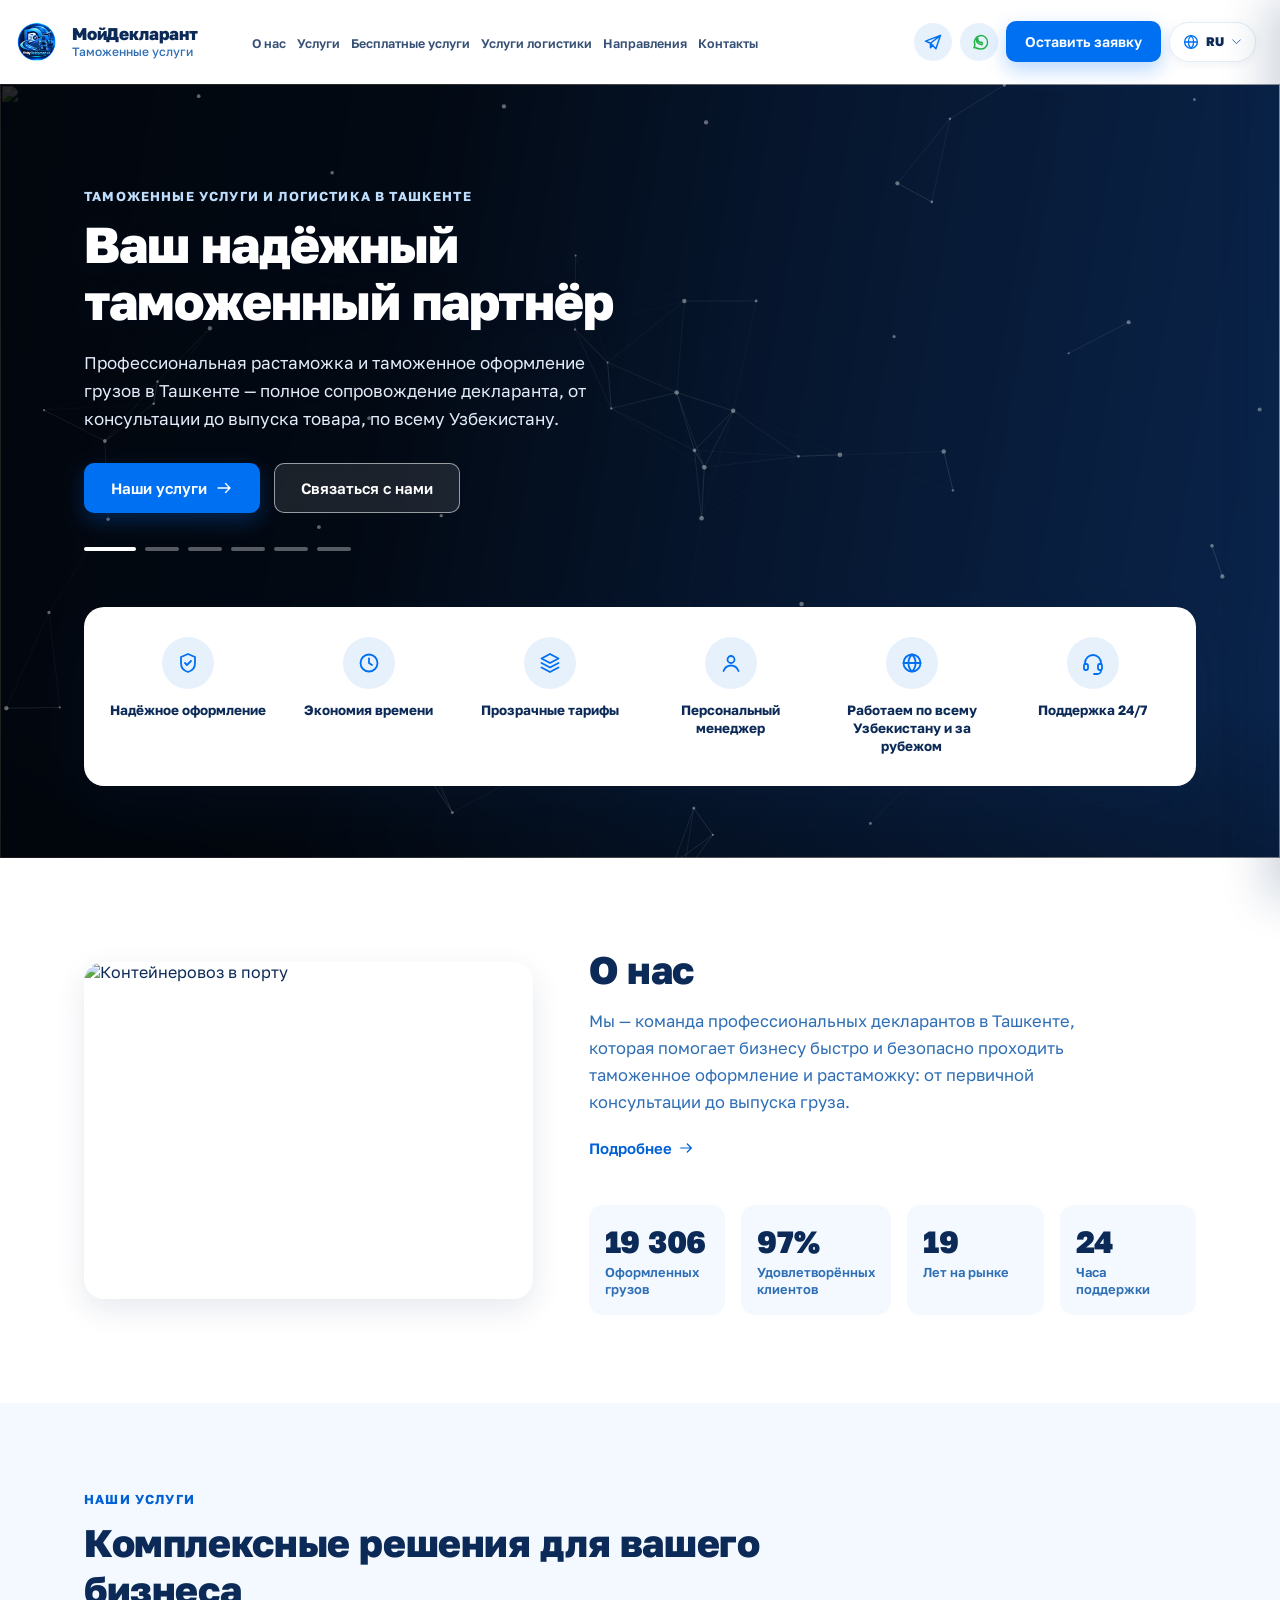
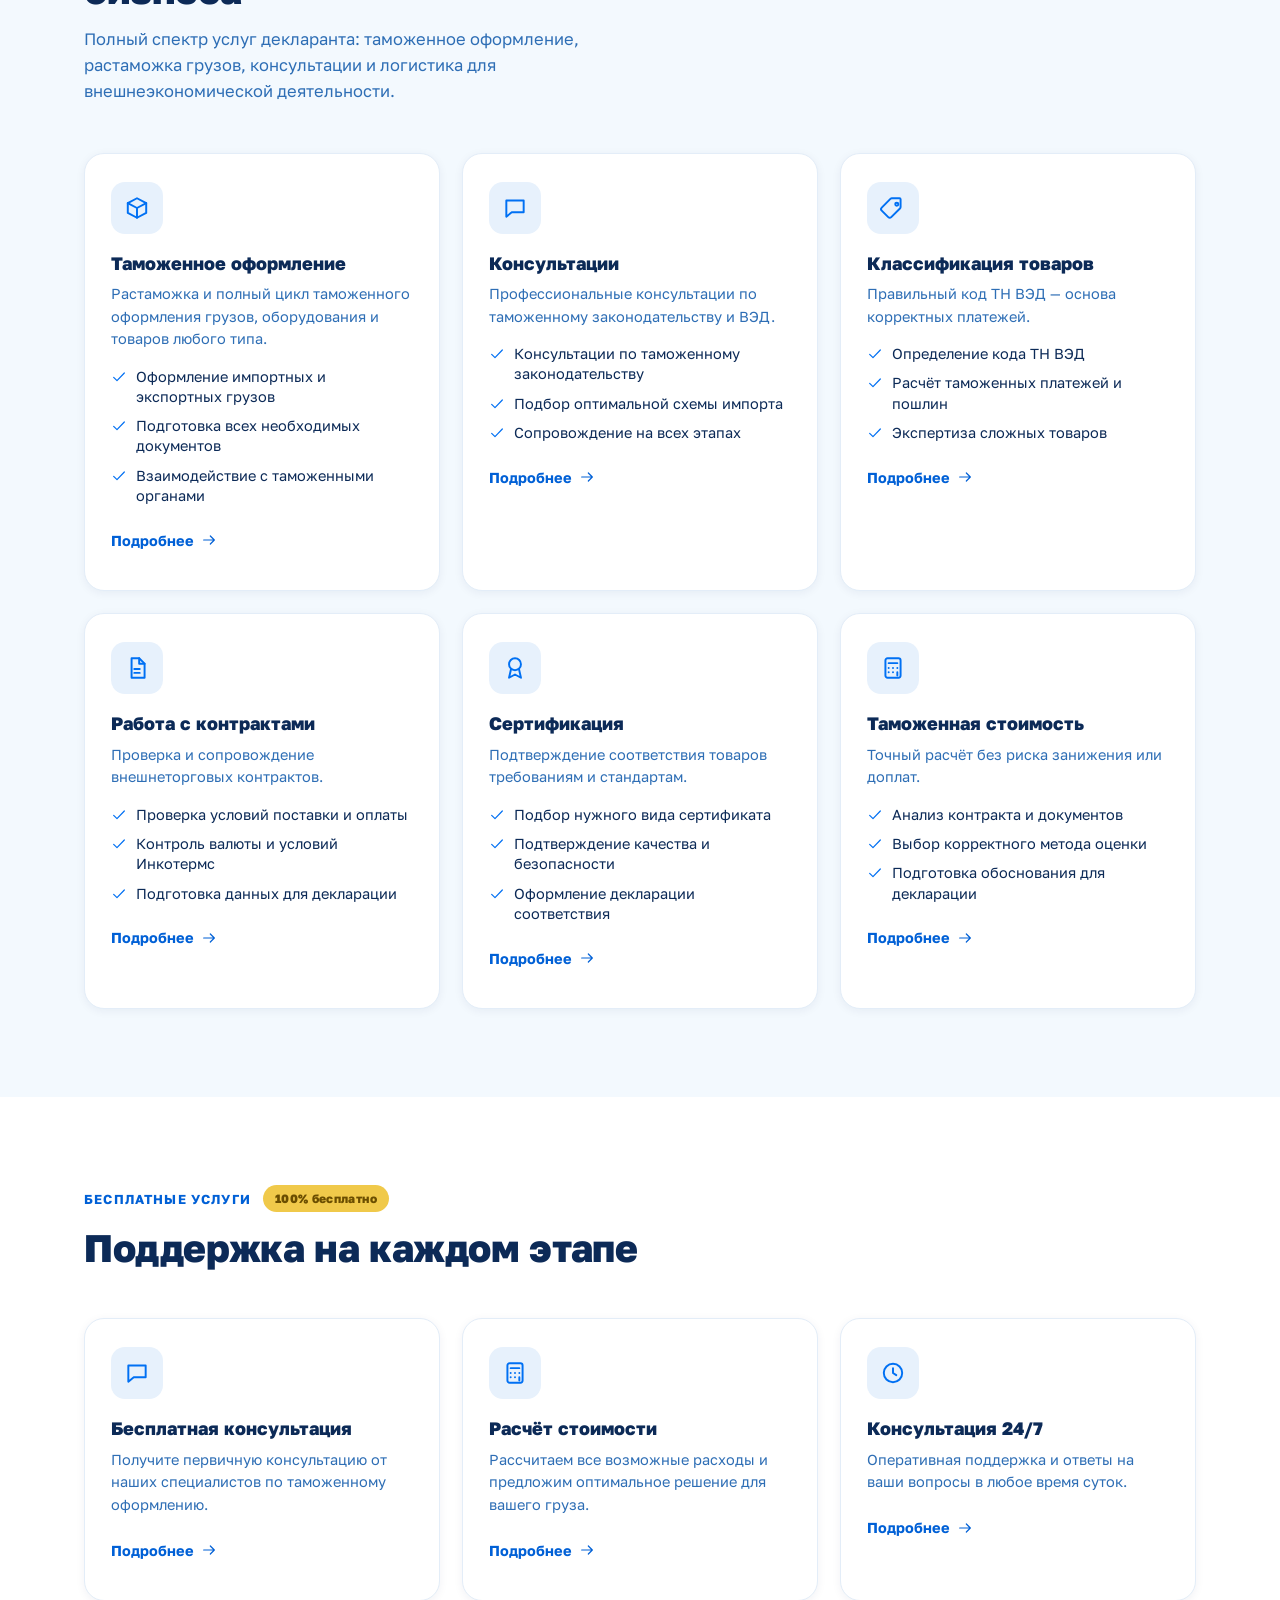
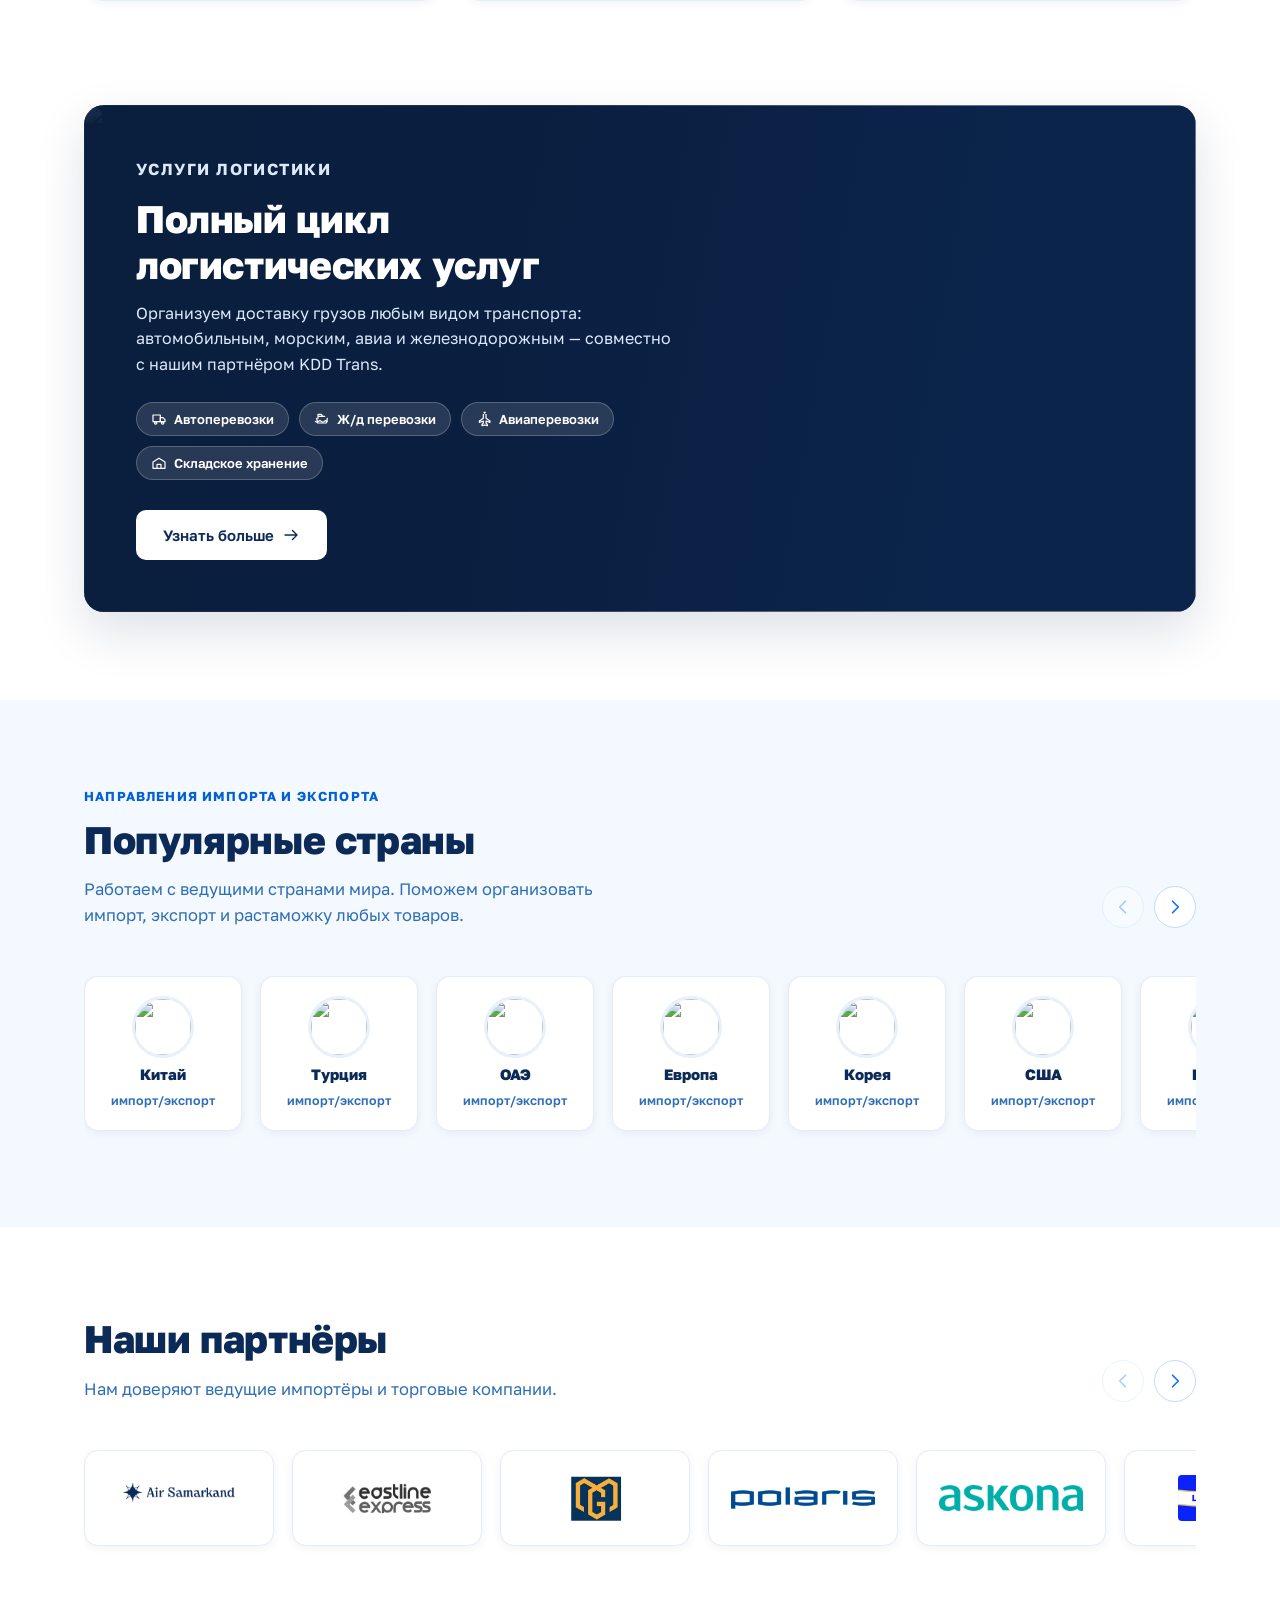
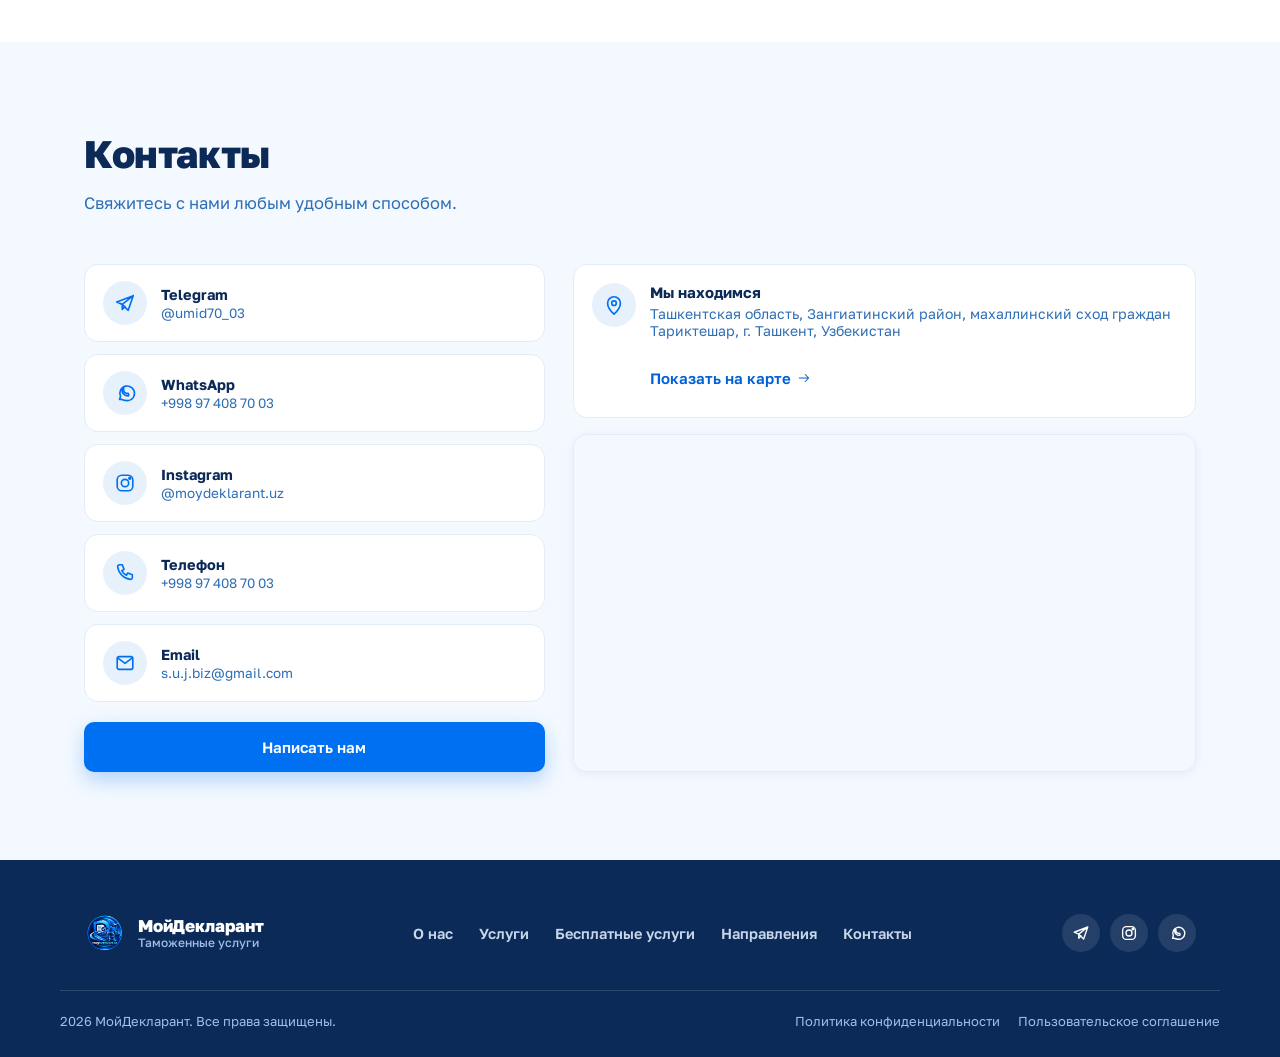
